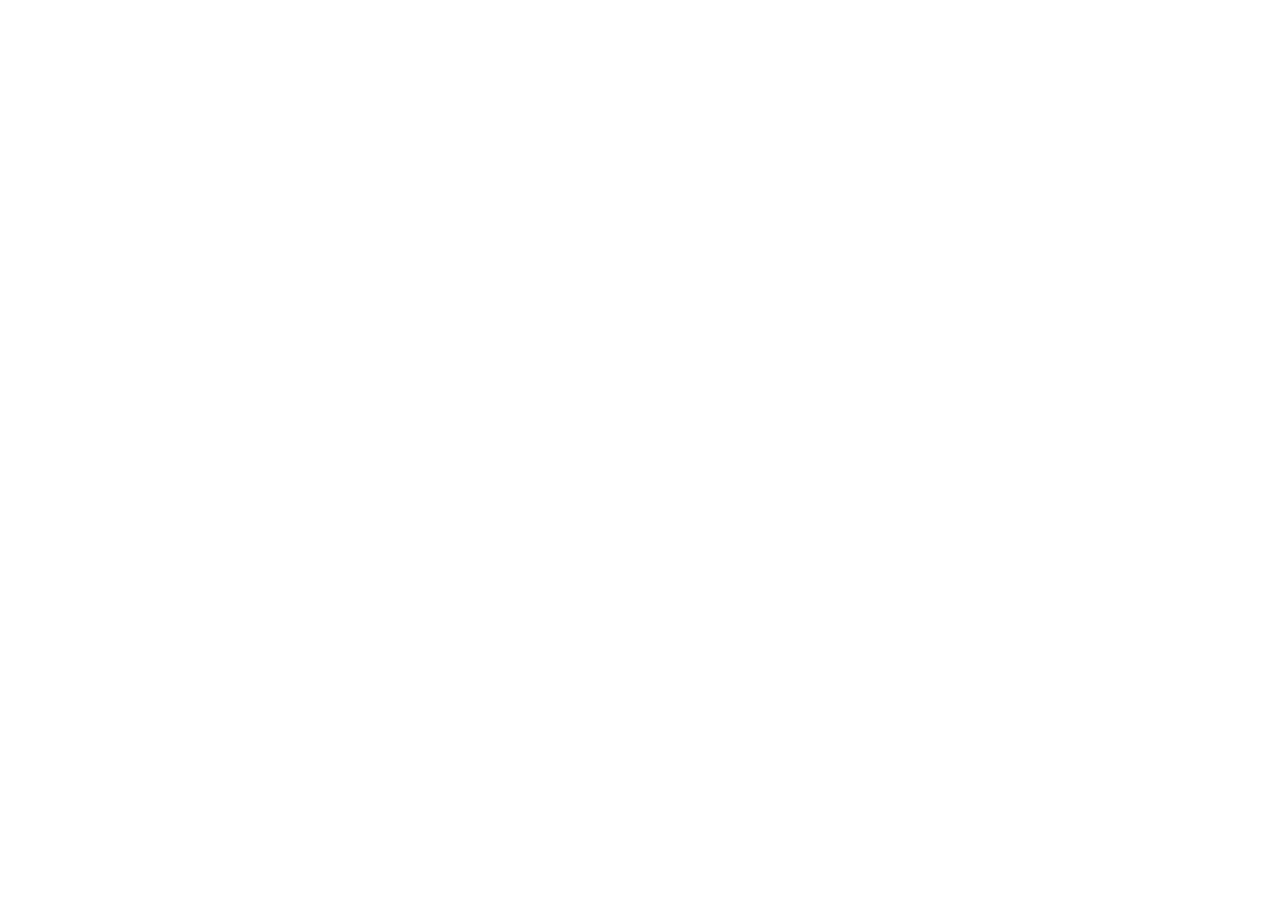
==== index.html @ 06074e0e "Initial reconstruction site import" ====
<!DOCTYPE html><html lang="en" class="site-root site-root--published fonts-stage-1"><head>
  <meta charset="UTF-8">
  <meta name="viewport" content="width=device-width, initial-scale=1">
  <meta property="og:type" content="website">
  <meta property="og:url" content="https://rekonstrukciya-bud.com/">
  <meta name="color-scheme" content="light only">
<title>Реконструкція будинків під ключ у Києві та області | Rekonst</title><meta name="generator" content="Weblium, effortless website builder"><meta name="description" content="Реконструкція будинків, покрівлі та фасадів під ключ у Києві та області. Один підрядник, фіксований кошторис, гарантія 5 років. Безкоштовна консультація та виїзд."><meta name="robots" content="index, follow"><link rel="canonical" href="https://rekonstrukciya-bud.com/"><meta name="keywords" content="реконструкція будинків під ключ, реконструкція будинку київ, реконструкція будинку київська область, будівельні роботи під ключ, реконструкція фасадів і покрівлі, реконструкція приватного будинку, комплексна реконструкція будинку, будівельна компанія київ"><meta name="theme-color" content="#d29650"><meta property="og:title" content="Реконструкція будинків під ключ у Києві та області | Rekonstrukciya"><meta property="og:description" content="Реконструкція будинків, покрівлі та фасадів під ключ у Києві та області. Один підрядник, фіксований кошторис, гарантія 5 років. Безкоштовна консультація та виїзд.">    <meta property="og:image" content="https://res2.weblium.site/res/698998719f736ea4081f9a59/6989bbc941822be75f9f13ee_optimized">
    <meta property="og:image:secure_url" content="https://res2.weblium.site/res/698998719f736ea4081f9a59/6989bbc941822be75f9f13ee_optimized">

  
  
  <link rel="shortcut icon" type="image/png" href="//res2.weblium.site/res/698998719f736ea4081f9a59/6989f7582ceddd89efaaae2c_optimized" sizes="16x16">
<link rel="shortcut icon" type="image/png" href="//res2.weblium.site/res/698998719f736ea4081f9a59/6989f75a9a66223e978237de_optimized" sizes="32x32">
<link rel="shortcut icon" type="image/png" href="//res2.weblium.site/res/698998719f736ea4081f9a59/6989f75d2ceddd89efaaae6f_optimized" sizes="96x96">
<link rel="apple-touch-icon" sizes="120x120" href="//res2.weblium.site/res/698998719f736ea4081f9a59/6989f75e54babd3e778ef167_optimized">
<link rel="apple-touch-icon" sizes="180x180" href="//res2.weblium.site/res/698998719f736ea4081f9a59/6989f76554babd3e778ef1ba_optimized">
<link rel="apple-touch-icon" sizes="152x152" href="//res2.weblium.site/res/698998719f736ea4081f9a59/6989f76054babd3e778ef180_optimized">
<link rel="apple-touch-icon" sizes="167x167" href="//res2.weblium.site/res/698998719f736ea4081f9a59/6989f76354babd3e778ef1a5_optimized">
<script async="" src="js/gtm.js"></script><script type="text/javascript" async="" src="js/0us6r08c55zqsn3vrng7.js"></script><script async="" src="js/fbevents.js"></script><script>
window.swPromise = Promise.resolve()
if("serviceWorker" in navigator) {
  window.swPromise = new Promise(function(resolve) {
    setTimeout(resolve, 10000)
    navigator.serviceWorker.register('/sw.ef4589c10e95a79b2e129e2961fbe6c4.js').then(function(registration) {
      var interval
      interval = setInterval(function checkActive() {
        if(registration.active) {
          clearInterval(interval)
          resolve()
        }
      }, 10)
    })
  })
}
  ;(function(adata) {
  window["registerAdata"] = function registerAdata(data) {adata = Object.assign(adata, data)}
  window["getAdata"] = function getAdata() {return adata}
  })({})
  ;(function(styles) {
  window["__set_style__"] = function setStyle(id, style) {styles[id] = style}
  window["__require_style__"] = function requireStyle(id) {return styles[id]}
  })({})
  ;(function(blocks) {
  window["blockJsonp"] = function blockJsonpCallback(id, view, content) {
    blocks[id] = {
      view: view,
      content: content
    }
  }
  window["__require_block__"] = function requireBlock(deps) {
  var ReactDOM = deps.ReactDOM;
  var React = deps.React;
  var _ = deps._;
  var classNames = deps.classNames;
  var PropTypes = deps.PropTypes;
  var editorModule = deps.editorModule;
    return function (id) {
      var block = blocks[id]
      if (!block || !block.view) {
        return null
      }
      var exports = {}
      function requireStub(path) {
        if (path === 'weblium/editor') {
          return editorModule
        }
      }
      try {
        block.view(exports, requireStub, ReactDOM, React, PropTypes, _, classNames)
      } catch (e) {
        console.error('Failed to load block', {error: e.message, stack: e.stack})
      }
      return {view: exports.default, content: block.content}
    }
  }
  })({})
;(function(views) {
  window["viewJsonp"] = function viewJsonpCallback(id, view) {
    views[id] = {
      view: view,
    }
  }
  window["__require_view__"] = function requireView(deps) {
    return function (id) {
      var block = views[id]
      if (!block || !block.view) {
        return null
      }
      var exports = {}
      function requireStub(path) {}
      try {
        block.view(exports, requireStub)
      } catch (e) {
        console.error('Failed to load block', {error: e.message, stack: e.stack})
      }
      return exports.default
    }
  }
})({});
  
;(function () {
  if (typeof window.CustomEvent === "function" ) return false;
  function CV(e, p) {
    p = p || {bubbles: false, cancelable: false, detail: null};
    var evt = document.createEvent('CustomEvent');
    evt.initCustomEvent(e, p.bubbles, p.cancelable, p.detail);
    return evt;
   }
  CV.prototype = window.Event.prototype;
  window.CustomEvent = CV;
})();


if (!Element.prototype.matches) {
  Element.prototype.matches = Element.prototype.msMatchesSelector || Element.prototype.webkitMatchesSelector;
}
if (!Element.prototype.closest) {
  Element.prototype.closest = function(s) {
    var el = this;
    do {
      if (Element.prototype.matches.call(el, s)) return el;
      el = el.parentElement || el.parentNode;
    } while (el !== null && el.nodeType === 1);
    return null;
  };
}


(function() {
  if(Node.prototype.replaceChildren === undefined) {
    Node.prototype.replaceChildren = function(...args) {
      while(this.lastChild) {
       this.removeChild(this.lastChild);
      }
      if (args.length) {
        this.append(...args);
      }
    }
  }
}());


if (!window.localStorage || !window.sessionStorage) (function() {
  var Storage = function(type) {
      function createCookie(name, value, days) {
          var date, expires;
          if (days) {
              date = new Date();
              date.setTime(date.getTime() + (days * 24 * 60 * 60 * 1000));
              expires = "; expires=" + date.toGMTString();
          } else {
              expires = "";
          }
          document.cookie = name + "=" + value + expires + "; path=/";
      }
      function readCookie(name) {
          var nameEQ = name + "=",
              ca = document.cookie.split(';'),
              i, c;
          for (i = 0; i < ca.length; i++) {
              c = ca[i];
              while (c.charAt(0) == ' ') {
                  c = c.substring(1, c.length);
              }
              if (c.indexOf(nameEQ) == 0) {
                  return c.substring(nameEQ.length, c.length);
              }
          }
          return null;
      }
      function setData(data) {
          data = JSON.stringify(data);
          if (type == 'session') {
              window.name = data;
          } else {
              createCookie('localStorage', data, 365);
          }
      }
      function clearData() {
          if (type == 'session') {
              window.name = '';
          } else {
              createCookie('localStorage', '', 365);
          }
      }
      function getData() {
          var data = type == 'session' ? window.name : readCookie('localStorage');
          return data ? JSON.parse(data) : {};
      }
      var data = getData();
      function numKeys() {
          var n = 0;
          for (var k in data) {
              if (data.hasOwnProperty(k)) {
                  n += 1;
              }
          }
          return n;
      }
      return {
          clear: function() {
              data = {};
              clearData();
              this.length = numKeys();
          },
          getItem: function(key) {
              key = encodeURIComponent(key);
              return data[key] === undefined ? null : data[key];
          },
          key: function(i) {
              var ctr = 0;
              for (var k in data) {
                  if (ctr == i) return decodeURIComponent(k);
                  else ctr++;
              }
              return null;
          },
          removeItem: function(key) {
              key = encodeURIComponent(key);
              delete data[key];
              setData(data);
              this.length = numKeys();
          },
          setItem: function(key, value) {
              key = encodeURIComponent(key);
              data[key] = String(value);
              setData(data);
              this.length = numKeys();
          },
          length: 0
      };
  };
  if (!window.localStorage) window.localStorage = new Storage('local');
  if (!window.sessionStorage) window.sessionStorage = new Storage('session');
})();

!function(){"use strict";var e=function(e){e.setAttribute("rel","stylesheet"),e.setAttribute("type","text/css"),e.setAttribute("media","all"),e.setAttribute("preloaded","true"),e.removeAttribute("as")},t=function(e){var t=arguments.length>1&&void 0!==arguments[1]&&arguments[1];e.setAttribute("preloaded",t?"error":"true"),e.removeEventListener("load",window.invokePreload.onLoad),e.removeAttribute("onload"),e.removeAttribute("onerror"),e.onload=null};!function(){try{new Function("(a = 0) => a")}catch(e){return!1}}();window.invokePreload=window.invokePreload||{},invokePreload.onLoad=t,invokePreload.onScriptLoad=t,invokePreload.onScriptError=function(e){return t(e,!0)},invokePreload.onStyleLoad=function(t){return-1===[].map.call(document.styleSheets,function(e){return"all"===e.media.mediaText?e.href:null}).indexOf(t.href)&&(window.requestAnimationFrame?window.requestAnimationFrame(function(){return e(t)}):e(t)),t.removeAttribute("onload"),t}}();

var preload_polyfill=function(){"use strict";var e=function(e){e.setAttribute("rel","stylesheet"),e.setAttribute("type","text/css"),e.setAttribute("media","all"),e.setAttribute("preloaded","true"),e.removeAttribute("as")},t=function(e){var t=arguments.length>1&&void 0!==arguments[1]&&arguments[1];e.setAttribute("preloaded",t?"error":"true"),e.removeEventListener("load",window.invokePreload.onLoad),e.removeAttribute("onload"),e.removeAttribute("onerror"),e.onload=null},n=function(){try{return new Function("(a = 0) => a"),!0}catch(e){return!1}}(),r=function(n,r){if("style"===r.getAttribute("as"))return t(r),o=r,-1===[].map.call(document.styleSheets,function(e){return"all"===e.media.mediaText?e.href:null}).indexOf(o.href)&&(window.requestAnimationFrame?window.requestAnimationFrame(function(){return e(o)}):e(o)),void o.removeAttribute("onload");var o;t(r),r.dispatchEvent(new CustomEvent("load",n))},o=function(e,n){t(n,!0)},u=function(e){var t,n;(t=3e3,n=fetch(e.href,{method:"GET",mode:"cors",cache:"force-cache"}),new Promise(function(e,r){setTimeout(function(){return r(new Error("timeout"))},t),n.then(e,r)})).then(function(t){t.ok?r(null,e):o(0,e)}).catch(function(){return o(0,e)})},i=function(e){if(window.fetch)return u(e);var t=new XMLHttpRequest;t.addEventListener("load",function(n){t.status>=200&&t.status<300?r(n,e):o(0,e)}),t.open("GET",e.href,!0),t.timeout=3e3,t.send()},a=function(e){switch(e.getAttribute("as")){case"script":!function(e){"nomodule"===e.getAttribute("rel")&&e.setAttribute("rel","preload"),i(e)}(e);break;case"image":!function(e){var t=new Image;t.onload=function(t){return r(t,e)},t.onerror=function(t){return o(0,e)},t.src=e.href}(e);break;case"style":!function(e){e.onload=function(t){return r(t,e)},e.onerror=function(t){return o(0,e)},e.media="none",e.type="text/css",e.rel="stylesheet"}(e);break;case"font":!function(e){document.fonts&&e.hasAttribute("name")?new FontFace(e.getAttribute("name"),"url(".concat(e.href,")"),{weight:e.getAttribute("weight")||"normal",style:"normal"}).load(e.href).then(function(t){document.fonts.add(t),r(null,e)}).catch(function(){}):i(e)}(e);break;default:i(e)}},l=[],c=function(e){-1===l.indexOf(e.href)&&(function(e){if(("script"===e.getAttribute("as")||"worker"===e.getAttribute("as"))&&("nomodule"===e.getAttribute("rel")||e.hasAttribute("module"))){var t="nomodule"===e.getAttribute("rel");if(e.hasAttribute("module")&&!n||t&&n)return!0}return!1}(e)||(a(e),l.push(e.href)))},d=function(){var e=arguments.length>0&&void 0!==arguments[0]?arguments[0]:'link[rel="preload"]';if(window.MutationObserver){var t=new MutationObserver(function(e){return function(e){for(var t=0,n=e.length;t<n;t++)for(var r=e[t].addedNodes,o=0,u=r.length;o<u;o++){var i=r[o];"LINK"!==i.nodeName||!i.hasAttribute("rel")||"preload"!==i.getAttribute("rel")&&"nomodule"!==i.getAttribute("rel")||c(i)}}(e)}).observe(document.documentElement,{childList:!0,subtree:!0});document.addEventListener("DOMContentLoaded",function(){t&&t.disconnect()})}else var n=setInterval(function(){"complete"==document.readyState&&(clearInterval(n),s(e))},50)},s=function(){for(var e,t=function(e){for(var t=(arguments.length>1&&void 0!==arguments[1]?arguments[1]:document).querySelectorAll(e),n=[],r=[],o=0,u=t.length;o<u;++o){var i=t[o];-1===r.indexOf(i.href)&&(r.push(i.href),n.push(i))}return n}(arguments.length>0&&void 0!==arguments[0]?arguments[0]:'link[rel="preload"]');void 0!==(e=t.shift());)c(e)};return function(){try{if(!document.createElement("link").relList.supports("preload"))throw Error}catch(t){s(e='link[rel="preload"]'),d(e)}var e}()}();

var preload_polyfill_invoke=function(){"use strict";var t=function(t,e,r){var n=document.createElement("script");return n.async=e,n.onload=r,n.onerror=r,n.setAttribute("src",t.href),t.integrity&&(n.integrity=t.integrity),t.hasAttribute("crossorigin")&&n.setAttribute("crossorigin",t.getAttribute("crossorigin")),t.insertAdjacentElement?t.insertAdjacentElement("afterend",n):t.parentNode.appendChild(n),n},e=function(t){t.setAttribute("rel","stylesheet"),t.setAttribute("type","text/css"),t.setAttribute("media","all"),t.setAttribute("preloaded","true"),t.removeAttribute("as")},r=function(t){return-1===[].map.call(document.styleSheets,function(t){return"all"===t.media.mediaText?t.href:null}).indexOf(t.href)&&(window.requestAnimationFrame?window.requestAnimationFrame(function(){return e(t)}):e(t)),t.removeAttribute("onload"),t},n=function(){try{return new Function("(a = 0) => a"),!0}catch(t){return!1}}(),i=function(t){if(("script"===t.getAttribute("as")||"worker"===t.getAttribute("as"))&&("nomodule"===t.getAttribute("rel")||t.hasAttribute("module"))){var e="nomodule"===t.getAttribute("rel");if(t.hasAttribute("module")&&!n||e&&n)return!0}return!1},o=function(t){for(var e=(arguments.length>1&&void 0!==arguments[1]?arguments[1]:document).querySelectorAll(t),r=[],n=[],i=0,o=e.length;i<o;++i){var u=e[i];-1===n.indexOf(u.href)&&(n.push(u.href),r.push(u))}return r},u=!0,s=function e(r,n,i){"true"===r.getAttribute("preloaded")?t(r,n,i):"error"===r.getAttribute("preloaded")?i():setTimeout(function(){e(r,n,i)},10)},a=function(){window.performance&&window.performance.now};document.addEventListener("DOMContentLoaded",function(){a();for(var t,e=o("link[rel='preload'][as='script']"),r=[],n=[];void 0!==(t=e.shift());)i(t)||(t.hasAttribute("critical")?r.push(t):n.push(t));u=0===r.length,function(t){for(var e=[];t.length;)e.push(new Promise(function(e){s(t.shift(),!1,e)}));return Promise.all(e)}(r).then(function(){return function(t){for(var e=[];t.length;)e.push(new Promise(function(e){s(t.shift(),u,e)}));return Promise.all(e)}(n)}).then(function(){document.dispatchEvent(new CustomEvent("AllScriptsExecuted")),a()})});return function(e){for(var n,u=o("link[rel='preload']",e);void 0!==(n=u.shift());)"script"===n.getAttribute("as")?i(n)||t(n,!1):"style"===n.getAttribute("as")&&r(n)}}();

  </script>
  <link rel="preload" href="css/google-fonts-5c2dfa623dbc4a0023e12261.css" as="style" importance="high">
  <link rel="stylesheet" href="css/google-fonts-5c2dfa623dbc4a0023e12261.css">
  <link rel="preload" href="css/core-theme-5c2dfa623dbc4a0023e12261.css" as="style">
  <style type="text/css">
    a,abbr,acronym,address,applet,article,aside,audio,b,big,blockquote,body,canvas,caption,center,cite,code,dd,del,details,dfn,div,dl,dt,embed,fieldset,figcaption,figure,footer,form,h1,h2,h3,h4,h5,h6,header,hgroup,html,i,iframe,img,ins,kbd,label,legend,li,mark,menu,nav,object,ol,output,p,pre,q,ruby,s,samp,section,small,span,strike,strong,sub,summary,sup,table,tbody,td,tfoot,th,thead,time,tr,tt,u,ul,var,video{margin:0;padding:0;border:0;font-size:100%;font:inherit;vertical-align:baseline}em{margin:0;padding:0;border:0;font-size:100%;vertical-align:baseline}article,aside,details,figcaption,figure,footer,header,hgroup,menu,nav,section{display:block}body{line-height:1}ol,ul{list-style:none}blockquote,q{quotes:none}blockquote:after,blockquote:before,q:after,q:before{content:"";content:none}table{border-collapse:collapse;border-spacing:0}html{width:100%;overflow-x:hidden;-webkit-font-smoothing:antialiased;-moz-osx-font-smoothing:grayscale}*,:after,:before,html{-webkit-box-sizing:border-box;-moz-box-sizing:border-box;box-sizing:border-box}button{background:none;border:0;margin:0;padding:0;font-size:inherit;font-family:inherit}.slick-track:after,.slick-track:before{content:"";display:table;clear:both}img:not([src]){visibility:hidden}img[src]{background-color:transparent!important}
    /*--vars-start--*/:root{--w-accordion-offset: 30px;--w-accordion-padding: 20px}:root{--w-apps-buttons-border-color: #a6a6a6;--w-apps-buttons-padding-top-as: 33.3333%;--w-apps-buttons-padding-top-gp: 29.5496%;--w-apps-buttons-padding-top-as-fre: 31.496%;--w-apps-buttons-padding-top-as-tur: 26.4901%;--w-apps-buttons-padding-top-as-chi: 36.6972%;--w-apps-buttons-sm-max-width-as: 120px;--w-apps-buttons-sm-max-width-gp: 135px;--w-apps-buttons-sm-max-width-as-fre: 127px;--w-apps-buttons-sm-max-width-as-tur: 151px;--w-apps-buttons-sm-max-width-as-chi: 109px;--w-apps-buttons-sm-border-radius: 5px;--w-apps-buttons-offset: 35px;--w-apps-buttons-md-max-width-as: 120px;--w-apps-buttons-lg-max-width-as: 150px;--w-apps-buttons-md-max-width-gp: 135px;--w-apps-buttons-lg-max-width-gp: 169px;--w-apps-buttons-sm-max-width-as-fre: 127px;--w-apps-buttons-md-max-width-as-fre: 127px;--w-apps-buttons-lg-max-width-as-fre: 159px;--w-apps-buttons-sm-max-width-as-tur: 151px;--w-apps-buttons-md-max-width-as-tur: 151px;--w-apps-buttons-lg-max-width-as-tur: 189px;--w-apps-buttons-sm-max-width-as-chi: 109px;--w-apps-buttons-md-max-width-as-chi: 109px;--w-apps-buttons-lg-max-width-as-chi: 136px;--w-apps-buttons-sm-border-radius: 5px;--w-apps-buttons-md-border-radius: 5px;--w-apps-buttons-lg-border-radius: 5px}@media(min-width: 480px){:root:not(.disable-media-queries){--w-apps-buttons-md-max-width-as: 150px;--w-apps-buttons-lg-max-width-as: 180px;--w-apps-buttons-md-max-width-gp: 169px;--w-apps-buttons-lg-max-width-gp: 203px;--w-apps-buttons-md-max-width-as-fre: 159px;--w-apps-buttons-lg-max-width-as-fre: 191px;--w-apps-buttons-md-max-width-as-tur: 189px;--w-apps-buttons-lg-max-width-as-tur: 227px;--w-apps-buttons-md-max-width-as-chi: 136px;--w-apps-buttons-lg-max-width-as-chi: 164px}}@media(min-width: 0px){.html-editor-md,.html-editor{--w-apps-buttons-md-max-width-as: 150px;--w-apps-buttons-lg-max-width-as: 180px;--w-apps-buttons-md-max-width-gp: 169px;--w-apps-buttons-lg-max-width-gp: 203px;--w-apps-buttons-md-max-width-as-fre: 159px;--w-apps-buttons-lg-max-width-as-fre: 191px;--w-apps-buttons-md-max-width-as-tur: 189px;--w-apps-buttons-lg-max-width-as-tur: 227px;--w-apps-buttons-md-max-width-as-chi: 136px;--w-apps-buttons-lg-max-width-as-chi: 164px}}@media(min-width: 768px){:root:not(.disable-media-queries){--w-apps-buttons-md-border-radius: 7px;--w-apps-buttons-lg-border-radius: 8px}}@media(min-width: 0px){.html-editor-md,.html-editor{--w-apps-buttons-md-border-radius: 7px;--w-apps-buttons-lg-border-radius: 8px}}@media(min-width: 992px){:root:not(.disable-media-queries){--w-apps-buttons-offset: 40px}}@media(min-width: 0px){.html-editor{--w-apps-buttons-offset: 40px}}:root{--w-gap: 15px}:root{--w-base-v-space: 4px;--w-base-h-space: 5px;--w-v-spacer1: calc(var(--w-base-v-space) * 1);--w-v-spacer2: calc(var(--w-base-v-space) * 2);--w-v-spacer3: calc(var(--w-base-v-space) * 3);--w-v-spacer4: calc(var(--w-base-v-space) * 5);--w-v-spacer5: calc(var(--w-base-v-space) * 8);--w-v-spacer6: calc(var(--w-base-v-space) * 12);--w-v-spacer7: calc(var(--w-base-v-space) * 15);--w-h-spacer1: calc(var(--w-base-h-space) * 1);--w-h-spacer2: calc(var(--w-base-h-space) * 2);--w-h-spacer3: calc(var(--w-base-h-space) * 4);--w-h-spacer4: calc(var(--w-base-h-space) * 8)}:root{--w-hero-title-offset: 35px;--w-title-offset: 25px;--w-subtitle-offset: 25px;--w-heading-offset: 20px;--w-subheading-offset: 25px;--w-heading-lg-offset: 25px;--w-caption-offset: 20px;--w-body-offset: 20px;--w-small-offset: 20px;--w-quote-offset: 20px;--w-hero-title-h-offset: 15px;--w-title-h-offset: 5px;--w-subtitle-h-offset: 15px;--w-heading-h-offset: 15px;--w-subheading-h-offset: 15px;--w-heading-lg-h-offset: 15px;--w-caption-h-offset: 10px;--w-body-h-offset: 10px;--w-small-h-offset: 10px;--w-quote-h-offset: 10px}@media(min-width: 992px){:root:not(.disable-media-queries){--w-hero-title-offset: 40px}}@media(min-width: 0px){.html-editor{--w-hero-title-offset: 40px}}:root{--w-layout-item-top-offset: calc(var(--w-gap) * 2);--w-layout-gap: var(--w-gap)}:root{--w-btns-group-item-offset: 20px;--w-btns-group-offset: 35px}@media(min-width: 992px){:root:not(.disable-media-queries){--w-btns-group-offset: 40px}}@media(min-width: 0px){.html-editor,.html-editor-lg{--w-btns-group-offset: 40px}}:root{--w-socials-top-offset: 30px;--w-socials-h-offset: 15px;--w-socials-bottom-offset: 30px}:root{--w-list-item-v-offset: 30px;--w-list-item-h-offset: 30px;--w-list-item-v-padding: 15px;--w-list-item-h-padding: 15px}:root{--w-list-with-media-offset: 30px;--w-list-with-media-padding: 20px}:root{--ui-content-gutter-1200: 15px;--w-content-container-size: 1200px;--w-content-gutter: var(--ui-content-gutter-320)}@media(min-width: 480px){:root:not(.disable-media-queries){--w-content-gutter: var(--ui-content-gutter-480)}}@media(min-width: 0px){.html-editor-xs{--w-content-gutter: var(--ui-content-gutter-480)}}@media(min-width: 768px){:root:not(.disable-media-queries){--w-content-gutter: var(--ui-content-gutter-768)}}@media(min-width: 0px){.html-editor-md{--w-content-gutter: var(--ui-content-gutter-768)}}@media(min-width: 992px){:root:not(.disable-media-queries){--w-content-gutter: var(--ui-content-gutter-992)}}@media(min-width: 1280px){:root:not(.disable-media-queries){--w-content-gutter: var(--ui-content-gutter-1200)}}@media(min-width: 0px){.html-editor,.html-editor-lg{--w-content-gutter: var(--ui-content-gutter-1200)}}:root{--w-section-vertical-s-offset: 20px;--w-section-basement-offset: 30px;--w-section-vertical-offset: 90px;--w-section-vertical-xxl-offset: 130px;--w-section-header-offset: 45px;--w-section-footer-offset: 50px}@media(min-width: 768px){:root:not(.disable-media-queries){--w-section-vertical-offset: 95px;--w-section-vertical-xxl-offset: 250px;--w-section-header-offset: 45px;--w-section-footer-offset: 50px}}@media(min-width: 0px){.html-editor-md{--w-section-vertical-offset: 95px;--w-section-vertical-xxl-offset: 250px;--w-section-header-offset: 45px;--w-section-footer-offset: 50px}}@media(min-width: 992px){:root:not(.disable-media-queries){--w-section-vertical-offset: 100px;--w-section-vertical-xxl-offset: 250px;--w-section-header-offset: 50px;--w-section-footer-offset: 55px}}@media(min-width: 0px){.html-editor{--w-section-vertical-offset: 100px;--w-section-vertical-xxl-offset: 250px;--w-section-header-offset: 50px;--w-section-footer-offset: 55px}}:root{--w-image-offset: 20px;--w-image-mask-sm-width: 70px;--w-image-mask-sm-height: 70px;--w-image-mask-md-width: 70px;--w-image-mask-md-height: 70px;--w-image-mask-lg-width: 120px;--w-image-mask-lg-height: 120px}@media(min-width: 768px){:root:not(.disable-media-queries){--w-image-aspect-ratio: 56.25%;--w-image-mask-md-width: 120px;--w-image-mask-md-height: 120px;--w-image-mask-lg-width: 170px;--w-image-mask-lg-height: 170px}}@media(min-width: 0px){.html-editor,.html-editor-md{--w-image-aspect-ratio: 56.25%;--w-image-mask-md-width: 120px;--w-image-mask-md-height: 120px;--w-image-mask-lg-width: 170px;--w-image-mask-lg-height: 170px}}:root{--w-quote-offset: 30px;--w-quote-gap: 20px}:root{--w-logo-offset: 30px;--w-slogan-offset: 5px}:root{--w-nav-offset: 30px;--w-nav-item-gap: 15px;--w-nav-item-top-offset: 10px;--w-nav-item-column-gap: 10px;--w-nav-item-column-offset: 20px}:root{--w-burger-padding: 12px 8px;--w-burger-width: 24px;--w-burger-height: 16px;--w-burger-line-size: 2px;--w-burger-line-pos-transform: translateY(7px) rotate(45deg);--w-burger-line-neg-transform: translateY(-7px) rotate(-45deg)}:root{--w-icon-panel-inner-offset: 0}:root:not(.disable-media-queries){--w-icon-panel-sm-width: 50px;--w-icon-panel-sm-height: 50px;--w-icon-panel-width: 50px;--w-icon-panel-height: 50px;--w-icon-panel-xl-width: 70px;--w-icon-panel-xl-height: 70px}@media(min-width: 0px){.html-editor-xs{--w-icon-panel-sm-width: 50px;--w-icon-panel-sm-height: 50px;--w-icon-panel-width: 50px;--w-icon-panel-height: 50px;--w-icon-panel-xl-width: 70px;--w-icon-panel-xl-height: 70px}}@media(min-width: 768px){:root:not(.disable-media-queries){--w-icon-panel-sm-width: 50px;--w-icon-panel-sm-height: 50px;--w-icon-panel-width: 70px;--w-icon-panel-height: 70px;--w-icon-panel-xl-width: 100px;--w-icon-panel-xl-height: 100px}}@media(min-width: 0px){.html-editor,.html-editor-md{--w-icon-panel-sm-width: 50px;--w-icon-panel-sm-height: 50px;--w-icon-panel-width: 70px;--w-icon-panel-height: 70px;--w-icon-panel-xl-width: 100px;--w-icon-panel-xl-height: 100px}}:root{--w-icon-width: 24px;--w-icon-height: 24px;--w-icon-offset: 20px;--w-icon-h-offset: 10px;--w-icon-sm-inner-offset: 12px;--w-icon-inner-offset: 12px;--w-icon-numbers-inner-offset: 5px;--w-icon-xl-inner-offset: 15px}@media(min-width: 768px){:root:not(.disable-media-queries){--w-icon-inner-sm-offset: 12px;--w-icon-inner-offset: 15px;--w-icon-xl-inner-offset: 20px}}@media(min-width: 0px){.html-editor,.html-editor-md{--w-icon-inner-sm-offset: 12px;--w-icon-inner-offset: 15px;--w-icon-xl-inner-offset: 20px}}:root{--w-icon-numbers-sm-inner-offset: 4px}:root:not(.disable-media-queries){--w-icon-numbers-xl-inner-offset: 8px;--w-icon-numbers-inner-offset: 4px}@media(min-width: 0px){.html-editor-xs{--w-icon-numbers-xl-inner-offset: 8px;--w-icon-numbers-inner-offset: 4px}}@media(min-width: 768px){:root:not(.disable-media-queries){--w-icon-numbers-xl-inner-offset: 10px;--w-icon-numbers-inner-offset: 8px}}@media(min-width: 0px){.html-editor,.html-editor-md{--w-icon-numbers-xl-inner-offset: 10px;--w-icon-numbers-inner-offset: 8px}}:root{--w-map-wrapper-height: 450px;--w-map-wrapper-offset: 30px}:root:not(.disable-media-queries){--w-counter-font-size: 24px;--w-counter-xl-font-size: 30px}@media(min-width: 0px){.html-editor-xs{--w-counter-font-size: 24px;--w-counter-xl-font-size: 30px}}@media(min-width: 768px){:root:not(.disable-media-queries){--w-counter-font-size: 30px;--w-counter-xl-font-size: 44px}}@media(min-width: 0px){.html-editor,.html-editor-md{--w-counter-font-size: 30px;--w-counter-xl-font-size: 44px}}:root{--w-contacts-list-offset: 30px;--w-contacts-list-item-v-offset: 16px;--w-contacts-list-element-v-offset: 5px}:root{--w-icon-list-width: 20px;--w-icon-list-height: 20px;--w-icon-list-offset: 20px;--w-icon-list-item-offset: 16px;--w-icon-list-item-h-offset: 24px}:root{--w-follow-us-offset: 15px}:root{--w-form-offset: 32px;--w-text-area-height: 150px;--w-form-field-offset: 24px;--w-form-button-offset: 56px;--w-form-input-offset: 12px;--w-form-description-offset: 4px;--w-form-multiple-group-offset: 12px;--w-form-multiple-item-offset: 12px}:root{--w-quiz-fields-gap: 24px;--w-quiz-header-text-offset: 12px;--w-quiz-input-offset: 0;--w-quiz-input-offset-multiple: 12px;--w-quiz-step-actions-gap: 20px;--w-quiz-step-actions-offset: 56px;--w-quiz-step-content-offset: 40px}:root{--w-captions-group-offset: 15px;--w-captions-group-item-offset: 5px;--w-captions-group-separator-width: 1px}:root{--w-user-message-offset: 20px;--w-user-photo-size: 70px}:root{--w-grid-item-top-offset: 30px;--w-grid-gap: 30px;--w-100vw: 100vw;--w-grid-container-size-md: calc( var(--w-100vw) + var(--w-grid-gap) - var(--ui-content-gutter-768) * 2 );--w-grid-container-size-xl: calc( var(--w-content-container-size) + var(--w-grid-gap) - var(--ui-content-gutter-1200) * 2 );--w-grid-container-size-lg: var(--w-grid-container-size-xl)}:root:not(.disable-media-queries){--w-100vw: 100vw}.html-editor-xs,.html-editor-md{--w-100vw: var(--w-editor-width)}:root:not(.disable-media-queries){--w-grid-item-v-padding: 31px;--w-grid-item-h-padding: 27px}@media(min-width: 0px){.html-editor-xs{--w-grid-item-v-padding: 31px;--w-grid-item-h-padding: 27px}}@media(min-width: 768px){:root:not(.disable-media-queries){--w-grid-item-v-padding: 34px;--w-grid-item-h-padding: 28px}}@media(min-width: 0px){.html-editor-md{--w-grid-item-v-padding: 34px;--w-grid-item-h-padding: 28px}}@media(min-width: 992px){:root:not(.disable-media-queries){--w-grid-item-v-padding: 40px;--w-grid-item-h-padding: 30px}}@media(min-width: 0px){.html-editor,.html-editor-lg{--w-grid-item-v-padding: 40px;--w-grid-item-h-padding: 30px}}:root{--w-divider-component-offset: 0px}:root{--w-gallery-offset: 30px}:root{--w-image-with-hover-offset: 20px;--w-image-with-hover-button-offset: var(--w-btns-group-offset)}:root{--w-try-it-free-offset: 32px;--w-try-it-free-input-offset-sm: 8px;--w-try-it-free-input-offset-md: 8px;--w-try-it-free-input-offset-lg: 12px}:root{--w-language-offset: 20px}:root{--w-order-summary-offset: 24px}

/*--vars-end--*/
.media-placeholder_3aX{display:flex!important;position:absolute;height:100%;top:0;right:0;bottom:0;left:0;justify-content:center!important;align-items:center;overflow:hidden}.icon_3vx{height:calc(100% - 160px);min-height:50px;max-height:140px}.ai-visual-container_OtT{position:absolute;top:5px;right:5px;z-index:2}.ai-visual-button_1_T{display:flex;padding:8px 12px;border-radius:4px;border:0;box-shadow:0 2px 4px 0 rgba(33,39,54,.16);-webkit-user-select:none;-moz-user-select:none;user-select:none}.ai-visual-button-image_2Cl{width:24px;height:24px}.ai-visual-button-label_3vH{font-size:14px;font-weight:600;line-height:20px;color:var(--brand)}.ai-visual-button_1_T:hover{box-shadow:0 0 1px 0 rgba(33,39,54,.04)}
a,abbr,acronym,address,applet,article,aside,audio,b,big,blockquote,body,canvas,caption,center,cite,code,dd,del,details,dfn,div,dl,dt,embed,fieldset,figcaption,figure,footer,form,h1,h2,h3,h4,h5,h6,header,hgroup,html,i,iframe,img,ins,kbd,label,legend,li,mark,menu,nav,object,ol,output,p,pre,q,ruby,s,samp,section,small,span,strike,strong,sub,summary,sup,table,tbody,td,tfoot,th,thead,time,tr,tt,u,ul,var,video{margin:0;padding:0;border:0;font-size:100%;font:inherit;vertical-align:baseline}em{margin:0;padding:0;border:0;font-size:100%;vertical-align:baseline}article,aside,details,figcaption,figure,footer,header,hgroup,menu,nav,section{display:block}blockquote,q{quotes:none}blockquote:after,blockquote:before,q:after,q:before{content:""}table{border-collapse:collapse;border-spacing:0}*,:after,:before{box-sizing:border-box}button{margin:0;padding:0;background:none;border:0;font-size:inherit;font-family:inherit}html{font-size:var(--font-base-size);font-family:var(--font-family);line-height:var(--line-height-base);color:var(--ink);-webkit-font-smoothing:antialiased;-moz-osx-font-smoothing:grayscale}body,html{margin:0}button,figure,iframe{margin:0;padding:0;background:none;border:0;cursor:pointer;border-radius:0;font-size:inherit;outline:none}input{border:0;box-shadow:none}input:focus{outline:none}h1,h2,h3,h4,h5,h6,p{margin:0;padding:0}input:-webkit-autofill,input:-webkit-autofill:focus input:-webkit-autofill,input:-webkit-autofill:hover,select:-webkit-autofill,select:-webkit-autofill:focus,select:-webkit-autofill:hover,textarea:-webkit-autofill,textarea:-webkit-autofill:hover textarea:-webkit-autofill:focus{-webkit-text-fill-color:var(--ink);-webkit-box-shadow:0 0 0 1000px transparent inset;-webkit-transition:background-color 5000s ease-in-out 0s;transition:background-color 5000s ease-in-out 0s}ol,ul{margin:0;padding:0;list-style:none}
.collection{position:relative}
.social-icons-container_38i{display:flex;position:relative;font-size:0}.social-icons_u6t{display:inline-block}.social-icons_icon_12p{display:block;position:relative}.social-icons_icon_12p .wrapper_2cZ{width:100%;height:100%}
.loading-overlay__wrapper_IQ2{transition:opacity .2s ease-in}.loading-overlay__wrapper_IQ2,.spinner_1YO{position:fixed;z-index:var(--max-index)}.spinner_1YO{top:0;right:0;bottom:0;left:0;opacity:1}.spinner--offset-top_tcu{padding-top:48px;background-color:hsla(0,0%,100%,.8)}.spinner--offset-top_tcu .spinner__svg_3iz{margin-top:-48px}.spinner--solid_2Cr .spinner__wrapper_1Dr{background-color:#fff}.spinner--absolute_3q7{position:absolute}.spinner--z-auto_Bs_{z-index:auto}.spinner--transparent_1GJ .spinner__wrapper_1Dr{background-color:transparent}.spinner__wrapper_1Dr{display:flex;width:100%;height:100%;justify-content:center;background-color:hsla(0,0%,100%,.8);align-items:center}.spinner__svg_3iz{width:50px;height:50px;animation:rotate_1sd .9s linear infinite}.spinner__path_3c-{stroke:#bfd2ff;stroke-linecap:round;stroke-width:3px;stroke-dasharray:46}@keyframes rotate_1sd{to{transform:rotate(1turn)}}
.svgIcon_3hQ{max-width:100%}.innerFill_3UR .outline_30q{fill:currentColor;transition:.3s}.innerFill_3UR .outline_30q.originalInstagram_3St{fill:url(index_1.html#instagramGradient)}.innerFill_3UR .outline_30q.instagramMask_2Uq{fill:url(index_1.html#instagramGradientHover);opacity:0;transition:.3s}.innerFill_3UR .logo_gN6{fill:var(--si-icon-color,currentColor);transition:.3s}.innerFill_3UR .logo_gN6.originalLogo_3sR{fill:currentColor}.innerFill_3UR .logo_gN6.originalInstagram_3St{fill:url(index_1.html#instagramGradient)}.innerFill_3UR .logo_gN6.instagramMask_2Uq{fill:url(index_1.html#instagramGradientHover);opacity:0;transition:.3s}.innerFill_3UR .whiteLogo_2zN{fill:var(--si-icon-color,#fff);transition:.3s}.innerFill_3UR .whiteLogo_2zN.originalInstagram_3St{stroke:url(index_1.html#instagramGradient)}.innerFill_3UR:hover{color:currentColor}.innerFill_3UR:hover .logo_gN6.instagramMask_2Uq,.innerFill_3UR:hover .outline_30q.instagramMask_2Uq{transition:.3s;fill:url(index_1.html#instagramGradientHover);opacity:1}.innerFill_3UR:hover .logo_gN6{fill:var(--si-icon-hover-color,currentColor)}.innerFill_3UR.originalBehance_2UK:hover .originalLogo_3sR.logo_gN6,.innerFill_3UR.originalBehance_2UK:hover .outline_30q{fill:#0050e3}.innerFill_3UR.originalFacebook_krG.darkTheme_pU5:hover .originalLogo_3sR.logo_gN6,.innerFill_3UR.originalFacebook_krG.darkTheme_pU5:hover .outline_30q,.innerFill_3UR.originalMessenger_Fil.darkTheme_pU5:hover .originalLogo_3sR.logo_gN6,.innerFill_3UR.originalMessenger_Fil.darkTheme_pU5:hover .outline_30q{fill:#e6e6e6}.innerFill_3UR.originalDribble_gdu:hover .originalLogo_3sR.logo_gN6,.innerFill_3UR.originalDribble_gdu:hover .outline_30q{fill:#e51e6b}.innerFill_3UR.originalFacebook_krG:hover .originalLogo_3sR.logo_gN6,.innerFill_3UR.originalFacebook_krG:hover .outline_30q{fill:#4d70ba}.innerFill_3UR.originalMessenger_Fil:hover .originalLogo_3sR.logo_gN6,.innerFill_3UR.originalMessenger_Fil:hover .outline_30q{fill:#339dff}.innerFill_3UR.originalGooglePlus_2I_:hover .originalLogo_3sR.logo_gN6,.innerFill_3UR.originalGooglePlus_2I_:hover .outline_30q{fill:#e47364}.innerFill_3UR.originalLinkedin_1qw:hover .originalLogo_3sR.logo_gN6,.innerFill_3UR.originalLinkedin_1qw:hover .outline_30q{fill:#0099e8}.innerFill_3UR.originalPinterest_UDH:hover .originalLogo_3sR.logo_gN6,.innerFill_3UR.originalPinterest_UDH:hover .outline_30q{fill:#ee0a23}.innerFill_3UR.originalSlack_1YU:hover .originalLogo_3sR.logo_gN6,.innerFill_3UR.originalSlack_1YU:hover .outline_30q{fill:#2d8968}.innerFill_3UR.originalTelegram_INu:hover .originalLogo_3sR.logo_gN6,.innerFill_3UR.originalTelegram_INu:hover .outline_30q{fill:#0af}.innerFill_3UR.originalVk_1xm:hover .originalLogo_3sR.logo_gN6,.innerFill_3UR.originalVk_1xm:hover .outline_30q{fill:#7a99bf}.innerFill_3UR.originalVk_1xm.darkTheme_pU5:hover .originalLogo_3sR.logo_gN6,.innerFill_3UR.originalVk_1xm.darkTheme_pU5:hover .outline_30q{fill:#e6e6e6}.innerFill_3UR.originalTripadvisor_3qz:hover .originalLogo_3sR.logo_gN6,.innerFill_3UR.originalTripadvisor_3qz:hover .outline_30q{fill:#00e2ae}.innerFill_3UR.originalTumblr_291:hover .originalLogo_3sR.logo_gN6,.innerFill_3UR.originalTumblr_291:hover .outline_30q{fill:#465f7e}.innerFill_3UR.originalTumblr_291.darkTheme_pU5:hover .originalLogo_3sR.logo_gN6,.innerFill_3UR.originalTumblr_291.darkTheme_pU5:hover .outline_30q{fill:#e6e6e6}.innerFill_3UR.originalTwitter_38X:hover .originalLogo_3sR.logo_gN6,.innerFill_3UR.originalTwitter_38X:hover .outline_30q{fill:#2795e9}.innerFill_3UR.originalTwitterX_3Mx:hover .originalLogo_3sR.logo_gN6,.innerFill_3UR.originalTwitterX_3Mx:hover .outline_30q{fill:#162221}.innerFill_3UR.originalYoutube_1sw:hover .originalLogo_3sR.logo_gN6,.innerFill_3UR.originalYoutube_1sw:hover .outline_30q{fill:#e23e3d}.innerFill_3UR.originalVimeo_1uu:hover .originalLogo_3sR.logo_gN6,.innerFill_3UR.originalVimeo_1uu:hover .outline_30q{fill:#2a413f}.innerFill_3UR.originalVimeo_1uu.darkTheme_pU5:hover .originalLogo_3sR.logo_gN6,.innerFill_3UR.originalVimeo_1uu.darkTheme_pU5:hover .outline_30q{fill:#1295bf}.innerFill_3UR.originalMedium_27y:hover .originalLogo_3sR.logo_gN6,.innerFill_3UR.originalMedium_27y:hover .outline_30q{fill:#474747}.innerFill_3UR.originalMedium_27y.darkTheme_pU5:hover .originalLogo_3sR.logo_gN6,.innerFill_3UR.originalMedium_27y.darkTheme_pU5:hover .outline_30q{fill:#e6e6e6}.innerFill_3UR.originalYelp_16g:hover .originalLogo_3sR.logo_gN6,.innerFill_3UR.originalYelp_16g:hover .outline_30q{fill:#7e0404}.innerFill_3UR.originalTwitch_3ok:hover .originalLogo_3sR.logo_gN6,.innerFill_3UR.originalTwitch_3ok:hover .outline_30q{fill:#7d5abe}.innerFill_3UR.originalPhone_3fm:hover .originalLogo_3sR.logo_gN6,.innerFill_3UR.originalPhone_3fm:hover .outline_30q{fill:#4d8643}.innerFill_3UR.originalEmail_2fi:hover .originalLogo_3sR.logo_gN6,.innerFill_3UR.originalEmail_2fi:hover .outline_30q{fill:#487efc}.innerFill_3UR.originalSnapchat_2O9:hover .originalLogo_3sR.logo_gN6,.innerFill_3UR.originalSnapchat_2O9:hover .outline_30q{fill:#ccca00}.innerFill_3UR.originalSkype_1MU:hover .originalLogo_3sR.logo_gN6,.innerFill_3UR.originalSkype_1MU:hover .outline_30q{fill:#008abd}.innerFill_3UR.originalViber_7mW:hover .originalLogo_3sR.logo_gN6,.innerFill_3UR.originalViber_7mW:hover .outline_30q{fill:#a780c7}.innerFill_3UR.originalWhatsapp_Gfi:hover .originalLogo_3sR.logo_gN6,.innerFill_3UR.originalWhatsapp_Gfi:hover .outline_30q{fill:#1da851}.innerFill_3UR.originalSoundcloud_12w:hover .originalLogo_3sR.logo_gN6,.innerFill_3UR.originalSoundcloud_12w:hover .outline_30q{fill:#cc6d00}.innerFill_3UR.originalInstagramLogo_3Zu .logo_gN6{opacity:1;transition:opacity .3s;fill:url(index_1.html#instagramGradient)}.innerFill_3UR.originalInstagramLogo_3Zu .logo-hover_3NA{transition:opacity .3s;fill:url(index_1.html#instagramGradientHover);opacity:0}.innerFill_3UR.originalInstagramLogo_3Zu:hover .logo_gN6{transition:opacity .3s;opacity:0}.innerFill_3UR.originalInstagramLogo_3Zu:hover .logo-hover_3NA{opacity:1}.innerFill_3UR.originalInstagram_3St .outline_30q{transition:opacity .3s;fill:url(index_1.html#instagramGradient)}.innerFill_3UR.originalInstagram_3St .instagramMask_2Uq,.innerFill_3UR.originalInstagram_3St .logo-hover_3NA{transition:opacity .3s;fill:url(index_1.html#instagramGradientHover);opacity:0}.innerFill_3UR.originalInstagram_3St:hover .outline_30q{opacity:0}.innerFill_3UR.originalInstagram_3St:hover .instagramMask_2Uq,.innerFill_3UR.originalInstagram_3St:hover .logo-hover_3NA{opacity:1}.noFill_wPP .logo_gN6{fill:var(--si-icon-color,currentColor);transition:.3s}.noFill_wPP .logo_gN6.originalInstagram_3St{fill:url(index_1.html#instagramGradient)}.noFill_wPP .border_kA8{fill:var(--si-border-color,currentColor)}.noFill_wPP .border_kA8.originalInstagram_3St{stroke:url(index_1.html#instagramGradient)}.noFill_wPP .outline_30q{fill:transparent;transition:.3s}.noFill_wPP .instagramMask_2Uq{fill:url(index_1.html#instagramGradient);opacity:0;transition:.3s}.noFill_wPP .whiteLogo_2zN{fill:transparent;stroke:var(--si-border-color,currentColor);stroke-width:.5px;transition:.3s}.noFill_wPP .whiteLogo_2zN.instagramMask_2Uq{fill:url(index_1.html#instagramGradient);opacity:0}.noFill_wPP.originalInstagram_3St .whiteLogo_2zN{stroke:url(index_1.html#instagramGradient)}.noFill_wPP:hover .outline_30q{fill:var(--si-border-color,currentColor)}.noFill_wPP:hover .instagramMask_2Uq{opacity:1;transition:.3s}.noFill_wPP:hover .whiteLogo_2zN{fill:var(--si-border-color,currentColor);transition:.3s}.noFill_wPP:hover .logo_gN6{fill:transparent!important;transition:.3s;stroke-width:0}.noFill_wPP.originalInstagram_3St:hover .outline_30q{fill:url(index_1.html#instagramGradient)}.noFill_wPP.originalInstagram_3St:hover .instagramMask_2Uq{transition:opacity .3s;fill:url(index_1.html#instagramGradient);opacity:1}.draggable_icon .snapchat_ucu{stroke:#000}
.iconElement_Fkq{display:block;position:relative;align-items:center;justify-content:center}.iconElement_Fkq,.iconElement__inner_2Hi{height:100%;max-width:100%}.iconElement_Fkq svg{max-width:100%;max-height:100%;fill:currentColor}.iconElement_Fkq img{display:block;height:100%;max-width:100%;margin:auto}.icon_2X7{position:relative}.ui-icon_Ef6{color:var(--ui-block-title-color)}.ui-icon--light_3Jn{color:var(--ui-block-title-color-light)}
.action_WGh{text-decoration:none}.numbers_snZ .text-wrapper_2Dk{display:flex;width:100%;height:100%;align-items:center;overflow:hidden}.numbers_snZ .text_2T3{width:100%}.page-editor-md .numbers--sm_2ar .text_2T3{font-size:var(--ui-text-size)!important}@media(min-width:768px)and (max-width:991px){:root:not(.disable-media-queries) .numbers--sm_2ar .text_2T3{font-size:var(--ui-text-size)!important}}.page-editor-xs .numbers--sm_2ar .text_2T3{font-size:var(--ui-text-size-mobile)!important}@media(max-width:767px){:root:not(.disable-media-queries) .numbers--sm_2ar .text_2T3{font-size:var(--ui-text-size-mobile)!important}}.page-editor-md .numbers--md_U0- .text_2T3{font-size:var(--ui-subheading-size)!important}@media(min-width:768px)and (max-width:991px){:root:not(.disable-media-queries) .numbers--md_U0- .text_2T3{font-size:var(--ui-subheading-size)!important}}.page-editor-xs .numbers--md_U0- .text_2T3{font-size:var(--ui-subheading-size-mobile)!important}@media(max-width:767px){:root:not(.disable-media-queries) .numbers--md_U0- .text_2T3{font-size:var(--ui-subheading-size-mobile)!important}}.page-editor-md .numbers--xl_1zO .text_2T3{font-size:var(--ui-heading-size)!important}@media(min-width:768px)and (max-width:991px){:root:not(.disable-media-queries) .numbers--xl_1zO .text_2T3{font-size:var(--ui-heading-size)!important}}.page-editor-xs .numbers--xl_1zO .text_2T3{font-size:var(--ui-heading-size-mobile)!important}@media(max-width:767px){:root:not(.disable-media-queries) .numbers--xl_1zO .text_2T3{font-size:var(--ui-heading-size-mobile)!important}}
.quote__icon-wrapper_swu{display:flex;justify-content:flex-start}.quote_31_ .line_sjr{position:relative;padding-top:calc(var(--w-quote-gap)/4);padding-bottom:calc(var(--w-quote-gap)/4);padding-left:var(--w-quote-gap)}.quote_31_ .line_sjr:before{content:"";display:block;position:absolute;width:1px;height:100%;top:0;left:0;background-color:currentColor;opacity:.2}.w-section .w-grid .w-quote-container.w-text-left{text-align:left!important}.w-section .w-grid .w-quote-container.w-text-center,.w-section .w-grid .w-quote-container.w-text-right{text-align:center!important}.w-section .w-grid .w-quote-container .w-quote__icon-wrapper{justify-content:flex-start!important}
.quote__inner_2HR{position:relative;padding:var(--w-section-header-offset) calc(var(--w-quote-gap)/2)}.quote__inner_2HR:after,.quote__inner_2HR:before{content:"";display:block;position:absolute;width:100%;height:1px;left:0;background-color:transparent;opacity:.2}.quote__inner_2HR:before{top:0}.quote__inner_2HR:after{bottom:0}.quote__icon_arj{display:flex;position:relative;top:-50%;justify-content:center}.quote__icon-wrapper_ExB{position:absolute;width:100%;top:-1px;left:0}.quote__icon-wrapper_ExB:after,.quote__icon-wrapper_ExB:before{content:"";display:block;position:absolute;height:1px;top:0;background-color:transparent;opacity:.2}.quote__icon-wrapper_ExB:before{left:0}.quote__icon-wrapper_ExB:after{right:0}.line_3to .quote__icon-wrapper_ExB:after,.line_3to .quote__icon-wrapper_ExB:before,.line_3to.quote__inner_2HR:after{background-color:currentColor}.line_3to.line-top-withoutIcon_1xr{position:relative}.line_3to.line-top-withoutIcon_1xr:after,.line_3to.line-top-withoutIcon_1xr:before{content:"";display:block;position:absolute;width:100%;height:1px;left:0;background-color:currentColor;opacity:.2}.line_3to.line-top-withoutIcon_1xr:before{top:0}.line_3to.line-top-withoutIcon_1xr:after{bottom:0}.icon-size-sm_3X1 .quote__inner_2HR{margin-top:calc(var(--w-icon-panel-sm-width)/2);padding-top:calc(var(--w-icon-offset) + var(--w-icon-panel-sm-width)/2)}.icon-size-sm_3X1 .quote__icon-wrapper_ExB{height:var(--w-icon-panel-sm-width)}.icon-size-sm_3X1 .quote__icon-wrapper_ExB:after,.icon-size-sm_3X1 .quote__icon-wrapper_ExB:before{width:calc(50% - var(--w-icon-panel-sm-width)/1.35)}.icon-size-sm_3X1.without-icon_uRJ .quote__inner_2HR{padding-top:var(--w-section-header-offset);margin-top:0}.icon-size-md_dnF .quote__inner_2HR{margin-top:calc(var(--w-icon-panel-width)/2);padding-top:calc(var(--w-icon-offset) + var(--w-icon-panel-width)/2)}.icon-size-md_dnF .quote__icon-wrapper_ExB{height:var(--w-icon-panel-width)}.icon-size-md_dnF .quote__icon-wrapper_ExB:after,.icon-size-md_dnF .quote__icon-wrapper_ExB:before{width:calc(50% - var(--w-icon-panel-width)/1.35)}.icon-size-md_dnF.without-icon_uRJ .quote__inner_2HR{padding-top:var(--w-section-header-offset);margin-top:0}.icon-size-xl_LeG .quote__inner_2HR{margin-top:calc(var(--w-icon-panel-xl-width)/2);padding-top:calc(var(--w-icon-offset) + var(--w-icon-panel-xl-width)/2)}.icon-size-xl_LeG .quote__icon-wrapper_ExB{height:var(--w-icon-panel-xl-width)}.icon-size-xl_LeG .quote__icon-wrapper_ExB:after,.icon-size-xl_LeG .quote__icon-wrapper_ExB:before{width:calc(50% - var(--w-icon-panel-xl-width)/1.35)}.icon-size-xl_LeG.without-icon_uRJ .quote__inner_2HR{padding-top:var(--w-section-header-offset);margin-top:0}
.quote__inner_1yl{position:relative}.quote__inner_1yl:before{content:"";display:block;position:absolute;width:100%;height:1px;top:0;left:0;background-color:transparent;opacity:.2}.quote__inner-box_tAR{position:relative;padding:var(--w-section-header-offset) calc(var(--w-quote-gap)/2)}.quote__inner-box_tAR:after{content:"";display:block;position:absolute;width:100%;height:1px;bottom:0;left:0;background-color:transparent;opacity:.2}.quote__inner-box_tAR+*{margin-top:var(--w-section-header-offset)}.quote__icon_hs0{display:flex;position:relative;bottom:-50%;justify-content:center}.quote__icon-wrapper_1Fr{position:absolute;width:100%;bottom:-1px;left:0}.quote__icon-wrapper_1Fr:after,.quote__icon-wrapper_1Fr:before{content:"";display:block;position:absolute;height:1px;bottom:0;background-color:transparent;opacity:.2}.quote__icon-wrapper_1Fr:before{left:0}.quote__icon-wrapper_1Fr:after{right:0}.quote__name_1ln{padding-left:calc(var(--w-quote-gap)/2);padding-right:calc(var(--w-quote-gap)/2)}.line-bottom-withoutIcon_3uj .quote__inner-box_tAR:after,.line_35B .quote__icon-wrapper_1Fr:after,.line_35B .quote__icon-wrapper_1Fr:before,.line_35B.quote__inner_1yl:before{background-color:currentColor}.icon-size-sm_3x6 .quote__inner-box_tAR{margin-bottom:calc(var(--w-icon-offset) + var(--w-icon-panel-sm-width)/2);padding-bottom:calc(var(--w-icon-offset) + var(--w-icon-panel-sm-width)/2)}.icon-size-sm_3x6 .quote__icon-wrapper_1Fr{height:var(--w-icon-panel-sm-width)}.icon-size-sm_3x6 .quote__icon-wrapper_1Fr:after,.icon-size-sm_3x6 .quote__icon-wrapper_1Fr:before{width:calc(50% - var(--w-icon-panel-sm-width)/1.35)}.icon-size-sm_3x6 .without-person_2dX .quote__inner-box_tAR{margin-bottom:calc(var(--w-icon-panel-sm-width)/2)}.icon-size-sm_3x6 .without-icon_1lF .quote__inner-box_tAR{padding-bottom:var(--w-section-header-offset);margin-bottom:0}.icon-size-sm_3x6 .without-person-icon_1a_ .quote__inner-box_tAR{margin-bottom:0}.icon-size-sm_3x6 .without-line-icon_3PM .quote__inner-box_tAR{padding-bottom:0}.icon-size-md_Dao .quote__inner-box_tAR{margin-bottom:calc(var(--w-icon-offset) + var(--w-icon-panel-width)/2);padding-bottom:calc(var(--w-icon-offset) + var(--w-icon-panel-width)/2)}.icon-size-md_Dao .quote__icon-wrapper_1Fr{height:var(--w-icon-panel-width)}.icon-size-md_Dao .quote__icon-wrapper_1Fr:after,.icon-size-md_Dao .quote__icon-wrapper_1Fr:before{width:calc(50% - var(--w-icon-panel-width)/1.35)}.icon-size-md_Dao .without-person_2dX .quote__inner-box_tAR{margin-bottom:calc(var(--w-icon-panel-width)/2)}.icon-size-md_Dao .without-icon_1lF .quote__inner-box_tAR{padding-bottom:var(--w-section-header-offset);margin-bottom:0}.icon-size-md_Dao .without-person-icon_1a_ .quote__inner-box_tAR{margin-bottom:0}.icon-size-md_Dao .without-line-icon_3PM .quote__inner-box_tAR{padding-bottom:0}.icon-size-xl_3mC .quote__inner-box_tAR{margin-bottom:calc(var(--w-icon-offset) + var(--w-icon-panel-xl-width)/2);padding-bottom:calc(var(--w-icon-offset) + var(--w-icon-panel-xl-width)/2)}.icon-size-xl_3mC .quote__icon-wrapper_1Fr{height:var(--w-icon-panel-xl-width)}.icon-size-xl_3mC .quote__icon-wrapper_1Fr:after,.icon-size-xl_3mC .quote__icon-wrapper_1Fr:before{width:calc(50% - var(--w-icon-panel-xl-width)/1.35)}.icon-size-xl_3mC .without-person_2dX .quote__inner-box_tAR{margin-bottom:calc(var(--w-icon-panel-xl-width)/2)}.icon-size-xl_3mC .without-icon_1lF .quote__inner-box_tAR{padding-bottom:var(--w-section-header-offset);margin-bottom:0}.icon-size-xl_3mC .without-person-icon_1a_ .quote__inner-box_tAR{margin-bottom:0}.icon-size-xl_3mC .without-line-icon_3PM .quote__inner-box_tAR{padding-bottom:0}.icon-size-sm_3x6 .quote__inner-box_tAR{padding-bottom:var(--w-section-header-offset)}
.list-with-media_3xi{position:relative;padding-top:calc(var(--w-grid-gap)/4);padding-bottom:calc(var(--w-grid-gap)/4)}.list-with-media__wrapper-content_1Ym{display:flex;margin-right:calc(var(--w-grid-gap)/-4);margin-left:calc(var(--w-grid-gap)/-4);flex-wrap:wrap}.list-with-media__media_2iA{display:flex;max-width:100%;margin:calc(var(--w-grid-gap)/4);text-align:center}.list-with-media__content_3aQ{display:flex;min-width:40%;margin:calc(var(--w-grid-gap)/4);flex-basis:100%;flex:1;flex-direction:column;justify-content:center}.list-with-media--align-left_2cJ{text-align:left}.list-with-media__text-top_hNh{display:flex;align-items:flex-end;justify-content:space-between;flex-wrap:wrap}.list-with-media__heading_Jzx{margin-right:5px;word-break:break-all;white-space:pre-wrap}@supports(word-break:break-word){.list-with-media__heading_Jzx{word-break:break-word}}.list-with-media_3xi.w-state-has-background{padding-left:var(--w-list-with-media-padding);padding-right:var(--w-list-with-media-padding)}.list-with-media--list-decorator_2el:after{content:"";position:absolute;width:100%;height:1px;bottom:0;left:0;background:var(--ui-dark-shade-color);opacity:.2}.list-with-media__price_2An{margin-top:0!important;margin-left:5px;word-break:break-all;white-space:pre-wrap}@supports(word-break:break-word){.list-with-media__price_2An{word-break:break-word}}.list-with-media__price-decorator_1ZM{width:100%;height:1px;min-width:10px;margin:7px 0;flex:1 1;background:var(--ui-dark-shade-color);opacity:.2}.background--dark_3vP.list-with-media--list-decorator_2el:after,.background--dark_3vP .list-with-media__price-decorator_1ZM{background:var(--ui-light-shade-color)}.background--light_1gd.list-with-media--list-decorator_2el:after,.background--light_1gd .list-with-media__price-decorator_1ZM{background:var(--ui-dark-shade-color)}.icon--sm_1c- .list-with-media__media_2iA{width:var(--w-icon-panel-sm-width)}.icon--md_1zx .list-with-media__media_2iA{width:var(--w-icon-panel-width)}.icon--xl_1Ju .list-with-media__media_2iA{width:var(--w-icon-panel-xl-width)}.image-mask--sm_PDn .list-with-media__image_1D7{width:var(--w-image-mask-sm-width)}.image-mask--md_1FK .list-with-media__image_1D7{width:var(--w-image-mask-md-width)}.image-mask--lg_lXq .list-with-media__image_1D7{width:var(--w-image-mask-lg-width)}.number--sm_MjL .list-with-media__media_2iA{width:var(--w-icon-panel-sm-width)}.number--md_3E2 .list-with-media__media_2iA{width:var(--w-icon-panel-width)}.number--xl_2bL .list-with-media__media_2iA{width:var(--w-icon-panel-xl-width)}.w-section .w-grid .w-list-with-media__content{text-align:left!important}
.table_34C{display:flex;padding:0!important;flex-wrap:wrap}.table__section_2bh{display:flex;flex-basis:100%}.table__section-inner_3Xy{display:flex;width:100%;flex-wrap:wrap;margin-top:calc(var(--w-grid-gap)*-1)}.page-editor .table__section-inner_3Xy,.page-editor-lg .table__section-inner_3Xy,.page-editor-md .table__section-inner_3Xy{margin-top:0}@media(min-width:768px){:root:not(.disable-media-queries) .table__section-inner_3Xy{margin-top:0}}.table__section-wrapper_F6G{width:100%;margin-top:var(--w-grid-gap)}.page-editor .table__section-wrapper_F6G,.page-editor-lg .table__section-wrapper_F6G,.page-editor-md .table__section-wrapper_F6G{margin-top:0}@media(min-width:768px){:root:not(.disable-media-queries) .table__section-wrapper_F6G{margin-top:0}}.table--heading-desktop_3PU{display:none!important}.page-editor .table--heading-desktop_3PU,.page-editor-lg .table--heading-desktop_3PU,.page-editor-md .table--heading-desktop_3PU{display:flex!important}@media(min-width:768px){:root:not(.disable-media-queries) .table--heading-desktop_3PU{display:flex!important}}.table__row_FzN{display:flex;flex-wrap:wrap;flex-basis:100%}.page-editor .table__row_FzN,.page-editor-lg .table__row_FzN,.page-editor-md .table__row_FzN{padding:0}@media(min-width:768px){:root:not(.disable-media-queries) .table__row_FzN{padding:0}}.table__row-wrapper_1le{display:flex;width:100%;flex-wrap:wrap}.table__row-desktop_3AF{display:none!important}.page-editor .table__row-desktop_3AF,.page-editor-lg .table__row-desktop_3AF,.page-editor-md .table__row-desktop_3AF{display:flex!important}@media(min-width:768px){:root:not(.disable-media-queries) .table__row-desktop_3AF{display:flex!important}}.page-editor .table__row-mobile_tzo,.page-editor-lg .table__row-mobile_tzo,.page-editor-md .table__row-mobile_tzo{display:none!important}@media(min-width:768px){:root:not(.disable-media-queries) .table__row-mobile_tzo{display:none!important}}.table__item_2Ux{width:100%}.table__item-inner_EXH{padding:0!important}.table__columns-pair_2DF{display:flex;flex-direction:row;flex-wrap:nowrap}.table__columns-pair_2DF .table__column_abJ{max-width:50%;flex-basis:50%}.table__columns-pair_2DF .table__column-background_1Gg{width:100%}.table__columns-wrapper_3BE{display:flex;flex-direction:row;flex-wrap:nowrap;flex-basis:100%}.table__column_abJ{display:flex;position:relative;word-break:break-all;white-space:pre-wrap}@supports(word-break:break-word){.table__column_abJ{word-break:break-word}}@-moz-document url-prefix(){.table__column_abJ [class^=text]{display:block}}.table--preset-main_21x .table__item-mobile_13i{position:relative}.table--preset-main_21x .table__item-mobile_13i:before{width:1px;height:100%;bottom:0}.table--preset-main_21x .table__item-mobile_13i:after,.table--preset-main_21x .table__item-mobile_13i:before{content:"";position:absolute;top:0;right:0;background-color:currentColor;opacity:.2;color:inherit;z-index:2}.table--preset-main_21x .table__item-mobile_13i:after{width:100%;height:1px;left:0}.table--preset-main_21x .table__column--decorator_sB5{position:relative}.table--preset-main_21x .table__column--decorator_sB5:before{width:1px;height:100%;top:0}.table--preset-main_21x .table__column--decorator_sB5:after,.table--preset-main_21x .table__column--decorator_sB5:before{content:"";position:absolute;bottom:0;left:0;background-color:currentColor;opacity:.2;color:inherit;z-index:2}.table--preset-main_21x .table__column--decorator_sB5:after{width:100%;height:1px;right:0}.page-editor .table--preset-main_21x,.page-editor-lg .table--preset-main_21x,.page-editor-md .table--preset-main_21x{position:relative}.page-editor .table--preset-main_21x:after,.page-editor-lg .table--preset-main_21x:after,.page-editor-md .table--preset-main_21x:after{content:"";position:absolute;width:100%;height:1px;top:0;right:0;left:0;background-color:currentColor;opacity:.2;color:inherit;z-index:2}.page-editor .table--preset-main_21x:before,.page-editor-lg .table--preset-main_21x:before,.page-editor-md .table--preset-main_21x:before{content:"";position:absolute;width:1px;height:100%;top:0;right:0;bottom:0;background-color:currentColor;opacity:.2;color:inherit;z-index:2}.page-editor .table--preset-main_21x .table__item-mobile_13i:before,.page-editor-lg .table--preset-main_21x .table__item-mobile_13i:before,.page-editor-md .table--preset-main_21x .table__item-mobile_13i:before{content:none}@media(min-width:768px){:root:not(.disable-media-queries) .table--preset-main_21x{position:relative}:root:not(.disable-media-queries) .table--preset-main_21x:after{content:"";position:absolute;width:100%;height:1px;top:0;right:0;left:0;background-color:currentColor;opacity:.2;color:inherit;z-index:2}:root:not(.disable-media-queries) .table--preset-main_21x:before{content:"";position:absolute;width:1px;height:100%;top:0;right:0;bottom:0;background-color:currentColor;opacity:.2;color:inherit;z-index:2}:root:not(.disable-media-queries) .table--preset-main_21x .table__item-mobile_13i:before{content:none}}.table--preset-secondary_1fP .table__column--decorator_sB5{position:relative}.table--preset-secondary_1fP .table__column--decorator_sB5:after{content:"";position:absolute;width:100%;height:1px;right:0;bottom:0;left:0;background-color:currentColor;opacity:.2;color:inherit;z-index:2}.table--preset-secondary_1fP .table__columns-pair_2DF:last-child .table__column--decorator_sB5:after,.page-editor .table--preset-secondary_1fP .table__section_2bh:not(.table--heading-desktop_3PU) .table__section-wrapper_F6G:last-child .table__column--decorator_sB5:after,.page-editor-lg .table--preset-secondary_1fP .table__section_2bh:not(.table--heading-desktop_3PU) .table__section-wrapper_F6G:last-child .table__column--decorator_sB5:after,.page-editor-md .table--preset-secondary_1fP .table__section_2bh:not(.table--heading-desktop_3PU) .table__section-wrapper_F6G:last-child .table__column--decorator_sB5:after{content:none}@media(min-width:768px){:root:not(.disable-media-queries) .table--preset-secondary_1fP .table__section_2bh:not(.table--heading-desktop_3PU) .table__section-wrapper_F6G:last-child .table__column--decorator_sB5:after{content:none}}.resize__column-overlay_2Jc{position:relative}.resize__column-overlay_2Jc:before{content:"";position:absolute;top:0;right:0;bottom:0;left:0;background:currentColor;opacity:.125;z-index:2}.resize__column-overlay_2Jc:after{content:"";position:absolute;width:1px;height:100%;top:0;right:-1px;bottom:0;opacity:.5;z-index:2;background-image:linear-gradient(0deg,currentColor,currentColor 60%,transparent 0,transparent);background-size:1px 7px}
.horizontal-flow__section_38_{display:flex;position:relative;min-width:0;flex:1 1 auto;margin-left:calc(var(--w-grid-gap)/2);margin-right:calc(var(--w-grid-gap)/2)}.horizontal-flow__section-inner_1b7{display:flex;width:calc(100% + 20px);align-items:center;flex-wrap:wrap;margin-right:-10px;margin-left:-10px;margin-top:-5px}.horizontal-flow__section-inner_1b7>*{max-width:calc(100% - 20px);margin-top:5px!important;margin-left:10px;margin-right:10px}.horizontal-flow__section--empty_3EQ{max-width:33%;flex:1}.horizontal-flow__section--left_n0N .horizontal-flow__section-inner_1b7{justify-content:flex-start}.horizontal-flow__section--center_3PD .horizontal-flow__section-inner_1b7{justify-content:center}.horizontal-flow__section--right_27V .horizontal-flow__section-inner_1b7{justify-content:flex-end}.placeholder_1fd{min-height:32px}
.horizontal-flow-wrapper_1v-,.section__inner_1zT{position:relative}.section__inner_1zT.decorator--light_3pg{color:var(--ui-light-shade-color)}.section__inner_1zT.decorator--dark_3Gq{color:var(--ui-dark-shade-color)}.section__inner_1zT.decorator_2jI:after{content:"";position:absolute;width:calc(100% - var(--w-content-gutter)*2);height:1px;bottom:1px;left:var(--w-content-gutter);background:currentColor;opacity:.2}.horizontal-flow_2zu{display:flex;justify-content:space-between;flex-direction:row;margin-left:calc(var(--w-grid-gap)/-2);margin-right:calc(var(--w-grid-gap)/-2)}.horizontal-flow__overlay_3wx{position:absolute;top:0;right:0;bottom:0;left:0}.horizontalFlowMoving_3oU,.horizontalFlowMoving_3oU *{-webkit-user-select:none!important;-moz-user-select:none!important;user-select:none!important}.decorator [class^=horizontal-flow-wrapper]:first-child .section__inner_1zT{position:relative}.decorator [class^=horizontal-flow-wrapper]:first-child .section__inner_1zT:after{content:"";position:absolute;width:calc(100% - var(--w-content-gutter)*2);height:1px;bottom:0;left:calc(var(--w-content-gutter));background:currentColor;opacity:.2}
.w-grid__item--top .image-with-hover_3Gd{align-items:flex-start}.w-grid__item--middle .image-with-hover_3Gd{align-items:center}.w-grid__item--bottom .image-with-hover_3Gd{align-items:flex-end}.image-with-hover_3Gd{--transition-time:0.4s;position:relative;padding-top:33.3333%}.image-with-hover__wrapper_3IL{position:absolute!important;top:0;right:0;bottom:0;left:0}.image-with-hover__inner_2w-{display:flex;position:absolute;top:0;right:0;bottom:0;left:0;padding:calc(var(--w-grid-gap)/2);overflow:hidden}.image-with-hover_3Gd:hover .decorator_29h{opacity:1}.image-with-hover__content_2xS{width:100%}.image-with-hover_3Gd .content-align__left_25M{text-align:left}.image-with-hover_3Gd .content-align__center_VSk{text-align:center}.image-with-hover_3Gd .content-align__right_3Q1{text-align:right}.image-with-hover_3Gd .content-align__inherit_1XO{text-align:inherit}.image-with-hover_3Gd .vertical-align__top_ROc{align-items:flex-start}.image-with-hover_3Gd .vertical-align__middle_240{align-items:center}.image-with-hover_3Gd .vertical-align__middle_240 .image-with-hover__content_2xS{margin:auto}.image-with-hover_3Gd .vertical-align__bottom_3Sw{align-items:flex-end}.image-with-hover_3Gd .vertical-align__bottom_3Sw .image-with-hover__content_2xS{margin-top:auto}.image-with-hover_3Gd .vertical-align__inherit_31R{align-items:inherit}.image-with-hover_3Gd .animation-elements__fade-in_LVe .image-with-hover__button_11Y,.image-with-hover_3Gd .animation-elements__fade-in_LVe .image-with-hover__description_3YF,.image-with-hover_3Gd .animation-elements__fade-in_LVe .image-with-hover__title_1tQ{position:relative;opacity:0;z-index:1;transition:all var(--transition-time) ease-in;visibility:hidden}.image-with-hover_3Gd .animation-elements__fade-in-up_2jI .image-with-hover__button_11Y,.image-with-hover_3Gd .animation-elements__fade-in-up_2jI .image-with-hover__description_3YF,.image-with-hover_3Gd .animation-elements__fade-in-up_2jI .image-with-hover__title_1tQ{position:relative;transform:translateY(40%);opacity:0;z-index:1;transition:all var(--transition-time) ease-in;visibility:hidden}.image-with-hover_3Gd .animation-image__scale_1uC{transition:all var(--transition-time) ease-in-out}.image-with-hover_3Gd .picture-wrapper_3FX{overflow:hidden;will-change:transform}.image-with-hover_3Gd .decorator_29h{position:absolute;width:100%;top:8px;left:0;z-index:1;opacity:0;pointer-events:none}.image-with-hover_3Gd .decorator__button_3c0{pointer-events:all}.image-with-hover_3Gd .filter-transition_-GH{transition:filter var(--transition-time) ease-in-out,transform var(--transition-time) ease-in-out}.image-with-hover_3Gd .media-overlay-class_LYz{opacity:1;transition:opacity var(--transition-time) ease-in-out}.image-with-hover_3Gd .hover-overlay-class_1iR{position:absolute;top:0;right:0;bottom:0;left:0;border-radius:inherit;opacity:0;transition:opacity var(--transition-time) ease-in-out}.image-with-hover_3Gd.hover_MT_ .image-with-hover__inner_2w-{overflow-y:auto}@supports(overflow-y:overlay){.image-with-hover_3Gd.hover_MT_ .image-with-hover__inner_2w-{overflow-y:overlay}}.image-with-hover_3Gd.hover_MT_ .animation-elements__fade-in-up_2jI .image-with-hover__button_11Y,.image-with-hover_3Gd.hover_MT_ .animation-elements__fade-in-up_2jI .image-with-hover__description_3YF,.image-with-hover_3Gd.hover_MT_ .animation-elements__fade-in-up_2jI .image-with-hover__title_1tQ,.image-with-hover_3Gd.hover_MT_ .animation-elements__fade-in_LVe .image-with-hover__button_11Y,.image-with-hover_3Gd.hover_MT_ .animation-elements__fade-in_LVe .image-with-hover__description_3YF,.image-with-hover_3Gd.hover_MT_ .animation-elements__fade-in_LVe .image-with-hover__title_1tQ{transform:translateY(0);opacity:1;visibility:visible}.image-with-hover_3Gd.hover_MT_ .animation-image__scale_1uC{transform:scale(1.05)!important;transition:all .4s ease-in-out}.image-with-hover_3Gd.hover_MT_ .hover-overlay-class_1iR{opacity:1}.image-with-hover_3Gd.hover_MT_ .media-overlay-class_LYz{opacity:0}.image-with-hover--absolute_GY3{height:100%;padding-top:unset}.image-with-hover--absolute_GY3 .contain_GYx{position:relative!important}.image-with-hover--absolute_GY3.contain-placeholder_1G0{padding-top:50%!important}.image-with-hover--absolute_GY3 .image-with-hover__inner--ssr_2ls{height:100%}.image-with-hover--ssr_Gkk .image-with-hover__inner_2w-{pointer-events:none;overflow-y:auto}@media(min-width:992px){.image-with-hover--ssr_Gkk .image-with-hover__inner_2w-{overflow-y:hidden}}.image-with-hover--ssr_Gkk .image-with-hover__content_2xS>*{pointer-events:all}.image-with-hover--ssr_Gkk .animation-elements__fade-in-up_2jI .image-with-hover__button_11Y,.image-with-hover--ssr_Gkk .animation-elements__fade-in-up_2jI .image-with-hover__description_3YF,.image-with-hover--ssr_Gkk .animation-elements__fade-in-up_2jI .image-with-hover__title_1tQ,.image-with-hover--ssr_Gkk .animation-elements__fade-in_LVe .image-with-hover__button_11Y,.image-with-hover--ssr_Gkk .animation-elements__fade-in_LVe .image-with-hover__description_3YF,.image-with-hover--ssr_Gkk .animation-elements__fade-in_LVe .image-with-hover__title_1tQ{opacity:1;visibility:visible}@media(min-width:992px){.image-with-hover--ssr_Gkk .animation-elements__fade-in-up_2jI .image-with-hover__button_11Y,.image-with-hover--ssr_Gkk .animation-elements__fade-in-up_2jI .image-with-hover__description_3YF,.image-with-hover--ssr_Gkk .animation-elements__fade-in-up_2jI .image-with-hover__title_1tQ,.image-with-hover--ssr_Gkk .animation-elements__fade-in_LVe .image-with-hover__button_11Y,.image-with-hover--ssr_Gkk .animation-elements__fade-in_LVe .image-with-hover__description_3YF,.image-with-hover--ssr_Gkk .animation-elements__fade-in_LVe .image-with-hover__title_1tQ{opacity:0;visibility:hidden}}@media(max-width:991px){.image-with-hover--ssr_Gkk .hover-overlay-class_1iR{opacity:1}.image-with-hover--ssr_Gkk .media-overlay-class_LYz{opacity:0}}@media(min-width:992px){.image-with-hover--ssr_Gkk:hover .image-with-hover__inner_2w-{overflow-y:auto}.image-with-hover--ssr_Gkk:hover .animation-elements__fade-in-up_2jI .image-with-hover__button_11Y,.image-with-hover--ssr_Gkk:hover .animation-elements__fade-in-up_2jI .image-with-hover__description_3YF,.image-with-hover--ssr_Gkk:hover .animation-elements__fade-in-up_2jI .image-with-hover__title_1tQ,.image-with-hover--ssr_Gkk:hover .animation-elements__fade-in_LVe .image-with-hover__button_11Y,.image-with-hover--ssr_Gkk:hover .animation-elements__fade-in_LVe .image-with-hover__description_3YF,.image-with-hover--ssr_Gkk:hover .animation-elements__fade-in_LVe .image-with-hover__title_1tQ{transform:translateY(0);opacity:1;visibility:visible}.image-with-hover--ssr_Gkk:hover .animation-image__scale_1uC{transform:scale(1.05)!important;transition:all .4s ease-in-out}.image-with-hover--ssr_Gkk:hover .hover-overlay-class_1iR{opacity:1}.image-with-hover--ssr_Gkk:hover .media-overlay-class_LYz{opacity:0}}.tooltip-custom_3C4{width:145px;white-space:normal}.hide-decorators .image-with-hover_3Gd:not(.image-with-hover--absolute_GY3):hover .decorator_29h{opacity:0}
.decorator_2tx{position:relative}.decorator_2tx:after{content:"";position:absolute;width:calc(100% - var(--w-content-gutter)*2);height:1px;bottom:1px;left:calc(var(--w-content-gutter));background:currentColor;opacity:.2}.decorator .grid-row:first-child .section-inner_3ST{position:relative}.decorator .grid-row:first-child .section-inner_3ST:after{content:"";position:absolute;width:calc(100% - var(--w-content-gutter)*2);height:1px;bottom:0;left:var(--w-content-gutter);background:currentColor;opacity:.2}
.list__item_3RD{position:relative}.list_26q.list--gap_1kb .list__item_3RD:nth-child(n+2){margin-top:var(--w-grid-gap)}.list--preset-main_2vT .list__item_3RD:before{content:"";position:absolute;top:-1px;right:-1px;bottom:-1px;left:-1px;z-index:1;pointer-events:none;border:1px solid;color:inherit;opacity:.2}.list--preset-main_2vT .list__item_3RD{border:1px solid transparent}.list--preset-main_2vT.list--gap_1kb .list__item_3RD:before{right:calc(var(--w-grid-gap)/2 - 1px);left:calc(var(--w-grid-gap)/2 - 1px)}.list--preset-main_2vT:not(.list--gap_1kb) .list__item_3RD:nth-child(n+2){border-top:0}.list--preset-main_2vT:not(.list--gap_1kb) .list__item_3RD:nth-child(n+2):before{top:0;border-top:0}.list--preset-secondary_25x .list__item_3RD:nth-child(n+2):before{content:"";position:absolute;height:1px;top:-25px;right:0;left:0;background-color:currentColor;opacity:.2;color:inherit}@media(min-width:768px){.list--preset-secondary_25x .list__item_3RD:nth-child(n+2):before{top:-15px}}.list--preset-secondary_25x.list--gap_1kb .list__item_3RD:before{right:calc(var(--w-grid-gap)/2);left:calc(var(--w-grid-gap)/2)}.list--preset-secondary_25x:not(.list--gap_1kb) .list__item_3RD{margin-top:1px}.list--preset-secondary_25x:not(.list--gap_1kb) .list__item_3RD:before{top:-1px}@media(max-width:767px){.list_26q:not(.list--gap_1kb) .list__inner-element_2_k,.list_26q:not(.list--gap_1kb) .list__inner-element_2_k .list__item-elemet_SeC:first-child{margin-top:0!important}}
.gallery-grid_ubP{display:flex;justify-content:center}.gallery-grid__inner_1Kf{--gap-divider:2;--current-gap:calc(var(--w-grid-gap)/var(--gap-divider))}.page-editor .gallery-grid__inner_1Kf,.page-editor-lg .gallery-grid__inner_1Kf,.page-editor-md .gallery-grid__inner_1Kf,.page-editor-sm .gallery-grid__inner_1Kf{--gap-divider:1}@media(min-width:480px){:root:not(.disable-media-queries) .gallery-grid__inner_1Kf{--gap-divider:1}}.gallery-grid__inner_1Kf{display:flex;width:100%;flex-wrap:wrap;gap:var(--current-gap)}.gallery-grid__item_2Fg{display:flex;min-width:calc(58.66667px - var(--w-grid-gap));max-width:calc(100%/var(--w-grid-columns-count, 2) - (var(--w-grid-columns-count, 2) - 1)/var(--w-grid-columns-count, 2)*var(--current-gap));flex-basis:calc(100%/var(--w-grid-columns-count, 2) - (var(--w-grid-columns-count, 2) - 1)/var(--w-grid-columns-count, 2)*var(--current-gap))}.gallery-grid__item-inner_SMv{position:relative;width:0;min-width:0;max-width:100%;flex-basis:100%}.gallery-grid_ubP .picture_2io{padding-top:56.25%}
.gallery-stacked__inner_3Ca{display:flex;flex-wrap:wrap}.gallery-stacked__inner_3Ca .picture_XTH{height:100%;padding-top:33.3333%}.gallery-stacked__item_84x{max-width:50%;flex-basis:50%}.gallery-stacked--gap-30__tg .gallery-stacked__inner_3Ca{margin-top:calc(var(--w-grid-gap)/-2);margin-left:calc(var(--w-grid-gap)/-4);margin-right:calc(var(--w-grid-gap)/-4)}@media(min-width:480px){.gallery-stacked--gap-30__tg .gallery-stacked__inner_3Ca{margin-top:calc(var(--w-grid-gap)/-1);margin-left:calc(var(--w-grid-gap)/-2);margin-right:calc(var(--w-grid-gap)/-2)}}.gallery-stacked--gap-30__tg .gallery-stacked__item_84x{padding:0 calc(var(--w-grid-gap)/4);margin-top:calc(var(--w-grid-gap)/2)}@media(min-width:480px){.gallery-stacked--gap-30__tg .gallery-stacked__item_84x{padding:0 calc(var(--w-grid-gap)/2);margin-top:var(--w-grid-gap)}}.gallery-stacked--gap-15_2uG .gallery-stacked__inner_3Ca{margin-top:calc(var(--w-grid-gap)/-2);margin-left:calc(var(--w-grid-gap)/-4);margin-right:calc(var(--w-grid-gap)/-4)}.gallery-stacked--gap-15_2uG .gallery-stacked__item_84x{padding:0 calc(var(--w-grid-gap)/4);margin-top:calc(var(--w-grid-gap)/2)}@supports(display:grid) and (not (-ms-display:grid)){.gallery-stacked__inner_3Ca{display:grid;grid-template-columns:repeat(12,1fr)}.gallery-stacked--one-item-tail_1Yk .gallery-stacked__item_84x:last-child{grid-row:span 2;grid-column:span 12}.gallery-stacked--two-items-tail_nkc .gallery-stacked__item_84x:last-child,.gallery-stacked--two-items-tail_nkc .gallery-stacked__item_84x:nth-last-child(2){grid-row:span 2;grid-column:span 6}.gallery-stacked__item_84x{position:relative;width:100%;max-width:100%;grid-column:span 4}@media(min-width:768px){.gallery-stacked__item_84x{flex-basis:50%}}.gallery-stacked__item_84x:nth-child(6n+1),.gallery-stacked__item_84x:nth-child(6n+5){grid-row:span 2;grid-column:span 8}.gallery-stacked__item-inner_1X3{display:flex;position:relative;height:100%;max-width:100%;flex-basis:100%}.gallery-stacked--gap-30__tg .gallery-stacked__inner_3Ca{margin:0 calc(var(--w-grid-gap)/-4);grid-row-gap:calc(var(--w-grid-gap)/2)}@media(min-width:480px){.gallery-stacked--gap-30__tg .gallery-stacked__inner_3Ca{margin:0 calc(var(--w-grid-gap)/-2);grid-row-gap:var(--w-grid-gap)}}.gallery-stacked--gap-30__tg .gallery-stacked__item_84x{max-width:100%;flex-basis:100%;margin-top:0}.gallery-stacked--gap-15_2uG .gallery-stacked__inner_3Ca{margin:0 calc(var(--w-grid-gap)/-4);grid-row-gap:calc(var(--w-grid-gap)/2)}.gallery-stacked--gap-15_2uG .gallery-stacked__item_84x{max-width:100%;flex-basis:100%;margin-top:0}}
.masonry_kjI{display:flex;justify-content:center}.masonry__inner_csN{--gap-divider:2;--current-gap:calc(var(--w-grid-gap)/var(--gap-divider))}.page-editor .masonry__inner_csN,.page-editor-lg .masonry__inner_csN,.page-editor-md .masonry__inner_csN,.page-editor-sm .masonry__inner_csN{--gap-divider:1}@media(min-width:480px){:root:not(.disable-media-queries) .masonry__inner_csN{--gap-divider:1}}.masonry__inner_csN{display:flex;width:100%;flex-wrap:wrap;-moz-column-gap:var(--current-gap);column-gap:var(--current-gap)}.masonry__inner_csN .masonry-desktop_1Pg,.masonry__inner_csN .masonry-mobile_3tX,.masonry__inner_csN .masonry-tablet_2OE{display:none}@media(max-width:767px){.masonry__inner_csN .masonry-mobile_3tX{display:flex}}@media(min-width:768px)and (max-width:991px){.masonry__inner_csN .masonry-tablet_2OE{display:flex}}@media(min-width:992px){.masonry__inner_csN .masonry-desktop_1Pg{display:flex}}.masonry__item_3nA{display:flex;min-width:0;max-width:calc(100%/var(--w-grid-columns-count, 3) - (var(--w-grid-columns-count, 3) - 1)/var(--w-grid-columns-count, 3)*var(--current-gap));flex-direction:column;flex-basis:calc(100%/var(--w-grid-columns-count, 3) - (var(--w-grid-columns-count, 3) - 1)/var(--w-grid-columns-count, 3)*var(--current-gap));row-gap:var(--current-gap)}.masonry__item-wrapper_33i{width:100%}.masonry__item-inner_1DR{position:relative;width:0;min-width:0;max-width:100%;flex-basis:100%}
.gallery-slider_2iR{width:100%}.gallery-slider_2iR .picture_3Di{padding-top:33.3333%}.gallery-slider_2iR .slider__dots_1hk{position:static;margin-top:20px;font-size:0}.gallery-slider_2iR .slider__dots_1hk li{width:30px;height:30px;margin:auto}.gallery-slider_2iR .slider__dots_1hk li button{width:30px;height:30px}.gallery-slider_2iR .slider__dots_1hk li button:before{width:10px;height:10px;top:50%;left:50%;transform:translate(-50%,-50%);border-radius:50%}.page-editor-sm .gallery-slider_2iR .slider__dots_1hk,.page-editor-xs .gallery-slider_2iR .slider__dots_1hk{margin-top:10px}.page-editor-sm .gallery-slider_2iR .slider__dots_1hk li,.page-editor-sm .gallery-slider_2iR .slider__dots_1hk li button,.page-editor-xs .gallery-slider_2iR .slider__dots_1hk li,.page-editor-xs .gallery-slider_2iR .slider__dots_1hk li button{width:25px;height:25px}@media(max-width:767px){:root:not(.disable-media-queries) .gallery-slider_2iR .slider__dots_1hk{margin-top:10px}:root:not(.disable-media-queries) .gallery-slider_2iR .slider__dots_1hk li,:root:not(.disable-media-queries) .gallery-slider_2iR .slider__dots_1hk li button{width:25px;height:25px}}.gallery-slider_2iR .slick-track{display:flex}.gallery-slider_2iR .slick-slide{height:auto}.gallery-slider_2iR .slick-slide>*,.gallery-slider_2iR .w-grid__item{height:100%}.gallery-slider_2iR .slick-active{z-index:auto}.gallery-slider_2iR .slider-arrow_2OK{display:inline-block;width:32px;height:32px;border-radius:50%;background:#000;z-index:1;opacity:.85;transition:opacity .2s ease-out}.gallery-slider_2iR .slider-arrow_2OK .arrow-svg_3or{width:20px;height:20px;fill:#fff}.gallery-slider_2iR .slider-arrow_2OK:hover{opacity:1}.gallery-slider_2iR .slider-arrow_2OK:before{display:none}.gallery-slider_2iR .slider-arrow--with-dots_1Il{margin-top:-25px}.page-editor-sm .gallery-slider_2iR .slider-arrow--with-dots_1Il,.page-editor-xs .gallery-slider_2iR .slider-arrow--with-dots_1Il{margin-top:-15px}@media(max-width:767px){:root:not(.disable-media-queries) .gallery-slider_2iR .slider-arrow--with-dots_1Il{margin-top:-15px}}.gallery-slider_2iR .slider-arrow--next_3yG{right:0;transform:translate(-50%,-50%)}.gallery-slider_2iR .slider-arrow--prev_2ce{left:0;transform:translate(50%,-50%)}.gallery-slider_2iR .slider-arrow--prev_2ce .arrow-svg_3or{transform:rotateY(180deg)}.gallery-slider_2iR .slider-arrow--circle_23k{width:32px;height:32px;background:#000;border-radius:50%}.gallery-slider_2iR .slider-arrow--circle_23k .arrow-svg_3or{width:20px;height:20px;fill:#fff}.gallery-slider_2iR .slider-arrow__click-zone_80q{position:absolute;width:100%;height:100%;top:50%;left:50%;transform:translate(-50%,-50%);z-index:1}.page-editor-sm .gallery-slider_2iR .slider-arrow__click-zone_80q,.page-editor-xs .gallery-slider_2iR .slider-arrow__click-zone_80q{width:36px;height:48px}@media(max-width:767px){:root:not(.disable-media-queries) .gallery-slider_2iR .slider-arrow__click-zone_80q{width:36px;height:48px}}.page-editor-sm .gallery-slider_2iR .slider-arrow_2OK,.page-editor-xs .gallery-slider_2iR .slider-arrow_2OK{width:24px;height:24px}.page-editor-sm .gallery-slider_2iR .slider-arrow_2OK .arrow-svg_3or,.page-editor-xs .gallery-slider_2iR .slider-arrow_2OK .arrow-svg_3or{width:12px;height:12px}.page-editor-sm .gallery-slider_2iR .slider-arrow--next_3yG .slider-arrow__click-zone_80q,.page-editor-xs .gallery-slider_2iR .slider-arrow--next_3yG .slider-arrow__click-zone_80q{transform:translate(-24px,-50%)}.page-editor-sm .gallery-slider_2iR .slider-arrow--prev_2ce .slider-arrow__click-zone_80q,.page-editor-xs .gallery-slider_2iR .slider-arrow--prev_2ce .slider-arrow__click-zone_80q{transform:translate(-12px,-50%)}@media(max-width:767px){:root:not(.disable-media-queries) .gallery-slider_2iR .slider-arrow_2OK{width:24px;height:24px}:root:not(.disable-media-queries) .gallery-slider_2iR .slider-arrow_2OK .arrow-svg_3or{width:12px;height:12px}:root:not(.disable-media-queries) .gallery-slider_2iR .slider-arrow--next_3yG .slider-arrow__click-zone_80q{transform:translate(-24px,-50%)}:root:not(.disable-media-queries) .gallery-slider_2iR .slider-arrow--prev_2ce .slider-arrow__click-zone_80q{transform:translate(-12px,-50%)}}.slider-animation--fade_azI .slick-slide{pointer-events:none}.slider-animation--fade_azI .slick-active{pointer-events:auto}.gallery-slider--gap_2Bn .slick-list{width:calc(100% + var(--w-grid-gap));margin-left:calc(var(--w-grid-gap)/-2);margin-right:calc(var(--w-grid-gap)/-2)}.gallery-slider--gap_2Bn .gallery-slider__item_10O{min-width:58.6666666667px;padding-left:calc(var(--w-grid-gap)/2);padding-right:calc(var(--w-grid-gap)/2)}.picture_3Di{padding-top:56.25%}
.gallery-thumbnails_3gb{overflow:hidden}.gallery-thumbnails__item-inner_28X{position:relative}.gallery-thumbnails_3gb .picture_2Qm{padding-top:100%}.gallery-thumbnails_3gb .picture-image_2EO{background-size:cover!important}.gallery-thumbnails_3gb .slick-slide{opacity:.55}.gallery-thumbnails_3gb .slick-current,.gallery-thumbnails_3gb .slick-slide:hover{opacity:1}.gallery-thumbnails_3gb .gallery-thumbnails--gap_X21 .slick-list{width:calc(100% + var(--w-grid-gap)/2);margin-left:calc(var(--w-grid-gap)/-4);margin-right:calc(var(--w-grid-gap)/-4)}.gallery-thumbnails_3gb .gallery-thumbnails--gap_X21 .gallery-thumbnails__item_2hV{min-width:calc(var(--container-min-width-768)/12);padding-top:calc(var(--w-grid-gap)/2);padding-left:calc(var(--w-grid-gap)/4);padding-right:calc(var(--w-grid-gap)/4)}.page-editor .gallery-thumbnails_3gb .gallery-thumbnails--gap_X21 .slick-list,.page-editor-lg .gallery-thumbnails_3gb .gallery-thumbnails--gap_X21 .slick-list,.page-editor-md .gallery-thumbnails_3gb .gallery-thumbnails--gap_X21 .slick-list,.page-editor-sm .gallery-thumbnails_3gb .gallery-thumbnails--gap_X21 .slick-list{width:calc(100% + var(--w-grid-gap));margin-left:calc(var(--w-grid-gap)/-2);margin-right:calc(var(--w-grid-gap)/-2)}.page-editor .gallery-thumbnails_3gb .gallery-thumbnails--gap_X21 .gallery-thumbnails__item_2hV,.page-editor-lg .gallery-thumbnails_3gb .gallery-thumbnails--gap_X21 .gallery-thumbnails__item_2hV,.page-editor-md .gallery-thumbnails_3gb .gallery-thumbnails--gap_X21 .gallery-thumbnails__item_2hV,.page-editor-sm .gallery-thumbnails_3gb .gallery-thumbnails--gap_X21 .gallery-thumbnails__item_2hV{padding-top:var(--w-grid-gap);padding-left:calc(var(--w-grid-gap)/2);padding-right:calc(var(--w-grid-gap)/2)}@media(min-width:480px){:root:not(.disable-media-queries) .gallery-thumbnails_3gb .gallery-thumbnails--gap_X21 .slick-list{width:calc(100% + var(--w-grid-gap));margin-left:calc(var(--w-grid-gap)/-2);margin-right:calc(var(--w-grid-gap)/-2)}:root:not(.disable-media-queries) .gallery-thumbnails_3gb .gallery-thumbnails--gap_X21 .gallery-thumbnails__item_2hV{padding-top:var(--w-grid-gap);padding-left:calc(var(--w-grid-gap)/2);padding-right:calc(var(--w-grid-gap)/2)}}
.apps-buttons_3Op .collection__inner_2Ak{display:flex;width:calc(100% + var(--w-btns-group-item-offset));margin:calc(var(--w-btns-group-item-offset)/-2);flex-wrap:wrap;align-items:center}.apps-buttons_3Op .collection__wrapper_1jV{display:flex}.apps-buttons_3Op .collection__item-inner_128{display:inline-block;width:100%;margin:calc(var(--w-btns-group-item-offset)/2)}.apps-buttons_3Op .collection__item-inner_128 .grayscale_2_b{filter:grayscale(1)}.apps-buttons_3Op .collection__item-link_1aW{display:block;position:relative;height:100%}.apps-buttons_3Op .collection__item-link_1aW:after{content:"";position:absolute;width:100%;height:100%;top:0;right:0;bottom:0;left:0;background:#000;opacity:0;transition:.2s ease-in}.apps-buttons_3Op .collection__item-link_1aW:hover:after{opacity:.2;border-radius:5px}.apps-buttons_3Op .collection__item-image_PFQ{width:100%;height:100%;border:1px solid var(--w-apps-buttons-border-color);background-position:50% 50%;background-size:cover}.apps-buttons_3Op .type--appstore-eng-sm_2xn,.apps-buttons_3Op .type--appstore-ger-sm_2lB,.apps-buttons_3Op .type--appstore-ind-sm_2j5,.apps-buttons_3Op .type--appstore-ita-sm_3aP,.apps-buttons_3Op .type--appstore-rus-sm_2Nm,.apps-buttons_3Op .type--appstore-spa-sm_3i2,.apps-buttons_3Op .type--appstore-ukr-sm_1dA{max-width:var(--w-apps-buttons-sm-max-width-as)}.apps-buttons_3Op .type--appstore-eng-sm_2xn .collection__item-image_PFQ,.apps-buttons_3Op .type--appstore-ger-sm_2lB .collection__item-image_PFQ,.apps-buttons_3Op .type--appstore-ind-sm_2j5 .collection__item-image_PFQ,.apps-buttons_3Op .type--appstore-ita-sm_3aP .collection__item-image_PFQ,.apps-buttons_3Op .type--appstore-rus-sm_2Nm .collection__item-image_PFQ,.apps-buttons_3Op .type--appstore-spa-sm_3i2 .collection__item-image_PFQ,.apps-buttons_3Op .type--appstore-ukr-sm_1dA .collection__item-image_PFQ{border-radius:var(--w-apps-buttons-sm-border-radius);padding-top:var(--w-apps-buttons-padding-top-as)}.apps-buttons_3Op .type--appstore-fre-sm_KM7{max-width:var(--w-apps-buttons-sm-max-width-as-fre)}.apps-buttons_3Op .type--appstore-fre-sm_KM7 .collection__item-image_PFQ{border-radius:var(--w-apps-buttons-sm-border-radius);padding-top:var(--w-apps-buttons-padding-top-as-fre)}.apps-buttons_3Op .type--appstore-tur-sm_I7j{max-width:var(--w-apps-buttons-sm-max-width-as-tur)}.apps-buttons_3Op .type--appstore-tur-sm_I7j .collection__item-image_PFQ{border-radius:var(--w-apps-buttons-sm-border-radius);padding-top:var(--w-apps-buttons-padding-top-as-tur)}.apps-buttons_3Op .type--appstore-chi-sm_19h{max-width:var(--w-apps-buttons-sm-max-width-as-chi)}.apps-buttons_3Op .type--appstore-chi-sm_19h .collection__item-image_PFQ{border-radius:var(--w-apps-buttons-sm-border-radius);padding-top:var(--w-apps-buttons-padding-top-as-chi)}.apps-buttons_3Op .type--googleplay-chi-sm_3u0,.apps-buttons_3Op .type--googleplay-eng-sm_BpR,.apps-buttons_3Op .type--googleplay-fre-sm_2Ho,.apps-buttons_3Op .type--googleplay-ger-sm_25x,.apps-buttons_3Op .type--googleplay-ind-sm_93h,.apps-buttons_3Op .type--googleplay-ita-sm_3Tx,.apps-buttons_3Op .type--googleplay-rus-sm_3wp,.apps-buttons_3Op .type--googleplay-spa-sm_Kef,.apps-buttons_3Op .type--googleplay-tur-sm_2pp,.apps-buttons_3Op .type--googleplay-ukr-sm_3E-{max-width:var(--w-apps-buttons-sm-max-width-gp)}.apps-buttons_3Op .type--googleplay-chi-sm_3u0 .collection__item-image_PFQ,.apps-buttons_3Op .type--googleplay-eng-sm_BpR .collection__item-image_PFQ,.apps-buttons_3Op .type--googleplay-fre-sm_2Ho .collection__item-image_PFQ,.apps-buttons_3Op .type--googleplay-ger-sm_25x .collection__item-image_PFQ,.apps-buttons_3Op .type--googleplay-ind-sm_93h .collection__item-image_PFQ,.apps-buttons_3Op .type--googleplay-ita-sm_3Tx .collection__item-image_PFQ,.apps-buttons_3Op .type--googleplay-rus-sm_3wp .collection__item-image_PFQ,.apps-buttons_3Op .type--googleplay-spa-sm_Kef .collection__item-image_PFQ,.apps-buttons_3Op .type--googleplay-tur-sm_2pp .collection__item-image_PFQ,.apps-buttons_3Op .type--googleplay-ukr-sm_3E- .collection__item-image_PFQ{border-radius:var(--w-apps-buttons-sm-border-radius);padding-top:var(--w-apps-buttons-padding-top-gp)}.apps-buttons_3Op .type--appstore-eng-md_15K,.apps-buttons_3Op .type--appstore-ger-md_8Vf,.apps-buttons_3Op .type--appstore-ind-md_1Zb,.apps-buttons_3Op .type--appstore-ita-md_1Ns,.apps-buttons_3Op .type--appstore-rus-md_1Ra,.apps-buttons_3Op .type--appstore-spa-md_31w,.apps-buttons_3Op .type--appstore-ukr-md_2nx{max-width:var(--w-apps-buttons-md-max-width-as)}.apps-buttons_3Op .type--appstore-eng-md_15K .collection__item-image_PFQ,.apps-buttons_3Op .type--appstore-ger-md_8Vf .collection__item-image_PFQ,.apps-buttons_3Op .type--appstore-ind-md_1Zb .collection__item-image_PFQ,.apps-buttons_3Op .type--appstore-ita-md_1Ns .collection__item-image_PFQ,.apps-buttons_3Op .type--appstore-rus-md_1Ra .collection__item-image_PFQ,.apps-buttons_3Op .type--appstore-spa-md_31w .collection__item-image_PFQ,.apps-buttons_3Op .type--appstore-ukr-md_2nx .collection__item-image_PFQ{border-radius:var(--w-apps-buttons-md-border-radius);padding-top:var(--w-apps-buttons-padding-top-as)}.apps-buttons_3Op .type--appstore-fre-md_1kf{max-width:var(--w-apps-buttons-md-max-width-as-fre)}.apps-buttons_3Op .type--appstore-fre-md_1kf .collection__item-image_PFQ{border-radius:var(--w-apps-buttons-md-border-radius);padding-top:var(--w-apps-buttons-padding-top-as-fre)}.apps-buttons_3Op .type--appstore-tur-md_1cG{max-width:var(--w-apps-buttons-md-max-width-as-tur)}.apps-buttons_3Op .type--appstore-tur-md_1cG .collection__item-image_PFQ{border-radius:var(--w-apps-buttons-md-border-radius);padding-top:var(--w-apps-buttons-padding-top-as-tur)}.apps-buttons_3Op .type--appstore-chi-md_kkf{max-width:var(--w-apps-buttons-md-max-width-as-chi)}.apps-buttons_3Op .type--appstore-chi-md_kkf .collection__item-image_PFQ{border-radius:var(--w-apps-buttons-md-border-radius);padding-top:var(--w-apps-buttons-padding-top-as-chi)}.apps-buttons_3Op .type--googleplay-chi-md_IQQ,.apps-buttons_3Op .type--googleplay-eng-md_2E9,.apps-buttons_3Op .type--googleplay-fre-md_79t,.apps-buttons_3Op .type--googleplay-ger-md_1e4,.apps-buttons_3Op .type--googleplay-ind-md_3A4,.apps-buttons_3Op .type--googleplay-ita-md_3EP,.apps-buttons_3Op .type--googleplay-rus-md_1uC,.apps-buttons_3Op .type--googleplay-spa-md_3F6,.apps-buttons_3Op .type--googleplay-tur-md_2WX,.apps-buttons_3Op .type--googleplay-ukr-md_2xc{max-width:var(--w-apps-buttons-md-max-width-gp)}.apps-buttons_3Op .type--googleplay-chi-md_IQQ .collection__item-image_PFQ,.apps-buttons_3Op .type--googleplay-eng-md_2E9 .collection__item-image_PFQ,.apps-buttons_3Op .type--googleplay-fre-md_79t .collection__item-image_PFQ,.apps-buttons_3Op .type--googleplay-ger-md_1e4 .collection__item-image_PFQ,.apps-buttons_3Op .type--googleplay-ind-md_3A4 .collection__item-image_PFQ,.apps-buttons_3Op .type--googleplay-ita-md_3EP .collection__item-image_PFQ,.apps-buttons_3Op .type--googleplay-rus-md_1uC .collection__item-image_PFQ,.apps-buttons_3Op .type--googleplay-spa-md_3F6 .collection__item-image_PFQ,.apps-buttons_3Op .type--googleplay-tur-md_2WX .collection__item-image_PFQ,.apps-buttons_3Op .type--googleplay-ukr-md_2xc .collection__item-image_PFQ{border-radius:var(--w-apps-buttons-md-border-radius);padding-top:var(--w-apps-buttons-padding-top-gp)}.apps-buttons_3Op .type--appstore-eng-lg_3lv,.apps-buttons_3Op .type--appstore-ger-lg_39O,.apps-buttons_3Op .type--appstore-ind-lg_2R5,.apps-buttons_3Op .type--appstore-ita-lg_3TK,.apps-buttons_3Op .type--appstore-rus-lg_3wy,.apps-buttons_3Op .type--appstore-spa-lg_26D,.apps-buttons_3Op .type--appstore-ukr-lg_GOD{max-width:var(--w-apps-buttons-lg-max-width-as)}.apps-buttons_3Op .type--appstore-eng-lg_3lv .collection__item-image_PFQ,.apps-buttons_3Op .type--appstore-ger-lg_39O .collection__item-image_PFQ,.apps-buttons_3Op .type--appstore-ind-lg_2R5 .collection__item-image_PFQ,.apps-buttons_3Op .type--appstore-ita-lg_3TK .collection__item-image_PFQ,.apps-buttons_3Op .type--appstore-rus-lg_3wy .collection__item-image_PFQ,.apps-buttons_3Op .type--appstore-spa-lg_26D .collection__item-image_PFQ,.apps-buttons_3Op .type--appstore-ukr-lg_GOD .collection__item-image_PFQ{border-radius:var(--w-apps-buttons-lg-border-radius);padding-top:var(--w-apps-buttons-padding-top-as)}.apps-buttons_3Op .type--appstore-fre-lg_1W_{max-width:var(--w-apps-buttons-lg-max-width-as-fre)}.apps-buttons_3Op .type--appstore-fre-lg_1W_ .collection__item-image_PFQ{border-radius:var(--w-apps-buttons-lg-border-radius);padding-top:var(--w-apps-buttons-padding-top-as-fre)}.apps-buttons_3Op .type--appstore-tur-lg_8D4{max-width:var(--w-apps-buttons-lg-max-width-as-tur)}.apps-buttons_3Op .type--appstore-tur-lg_8D4 .collection__item-image_PFQ{border-radius:var(--w-apps-buttons-lg-border-radius);padding-top:var(--w-apps-buttons-padding-top-as-tur)}.apps-buttons_3Op .type--appstore-chi-lg_kO-{max-width:var(--w-apps-buttons-lg-max-width-as-chi)}.apps-buttons_3Op .type--appstore-chi-lg_kO- .collection__item-image_PFQ{border-radius:var(--w-apps-buttons-lg-border-radius);padding-top:var(--w-apps-buttons-padding-top-as-chi)}.apps-buttons_3Op .type--googleplay-chi-lg_srj,.apps-buttons_3Op .type--googleplay-eng-lg_2_o,.apps-buttons_3Op .type--googleplay-fre-lg_npu,.apps-buttons_3Op .type--googleplay-ger-lg_3YD,.apps-buttons_3Op .type--googleplay-ind-lg_1Ln,.apps-buttons_3Op .type--googleplay-ita-lg_2Jm,.apps-buttons_3Op .type--googleplay-rus-lg_3OU,.apps-buttons_3Op .type--googleplay-spa-lg_n7O,.apps-buttons_3Op .type--googleplay-tur-lg_2pp,.apps-buttons_3Op .type--googleplay-ukr-lg_3hX{max-width:var(--w-apps-buttons-lg-max-width-gp)}.apps-buttons_3Op .type--googleplay-chi-lg_srj .collection__item-image_PFQ,.apps-buttons_3Op .type--googleplay-eng-lg_2_o .collection__item-image_PFQ,.apps-buttons_3Op .type--googleplay-fre-lg_npu .collection__item-image_PFQ,.apps-buttons_3Op .type--googleplay-ger-lg_3YD .collection__item-image_PFQ,.apps-buttons_3Op .type--googleplay-ind-lg_1Ln .collection__item-image_PFQ,.apps-buttons_3Op .type--googleplay-ita-lg_2Jm .collection__item-image_PFQ,.apps-buttons_3Op .type--googleplay-rus-lg_3OU .collection__item-image_PFQ,.apps-buttons_3Op .type--googleplay-spa-lg_n7O .collection__item-image_PFQ,.apps-buttons_3Op .type--googleplay-tur-lg_2pp .collection__item-image_PFQ,.apps-buttons_3Op .type--googleplay-ukr-lg_3hX .collection__item-image_PFQ{border-radius:var(--w-apps-buttons-lg-border-radius);padding-top:var(--w-apps-buttons-padding-top-gp)}
.slider_3PC{display:flex;width:100%;height:100%;overflow:hidden;flex-direction:column;justify-content:center;align-items:center}.backgrounds-slider_zEF{position:absolute;width:var(--w-100vw);height:100%;top:0;left:0;overflow:hidden}.controlsContainer_GUq,.slidersContainer_cRz{width:100%;height:100%}.controlsContainer_GUq,.controlsContainerEmpty_2cW{position:absolute;top:0!important}.controlsContainerEmpty_2cW{width:100%;height:100%}.controlsContainerEmpty_2cW .controls_2pD{position:absolute;top:0}.controls_2pD,.wrapper_3dQ{position:relative}.controls_2pD,.slide_3E3,.wrapper_3dQ{width:100%;height:100%}.slideBackground_2VD{position:absolute!important}.contentWrapper_3vJ{position:relative!important}.backgroundWrapper_3aF{position:absolute;top:0}.arrow_yTO{position:absolute;width:30px;height:30px;top:calc(50% - 15px);z-index:10}@media screen and (max-width:1279px){.arrow_yTO{width:32px;height:32px}}@media screen and (max-width:768px){.arrow_yTO{width:24px;height:24px}}.arrow-prev_3XK{left:30px}@media screen and (max-width:1279px){.arrow-prev_3XK{left:calc(var(--w-content-gutter) - 16px)}}@media screen and (max-width:768px){.arrow-prev_3XK{left:calc(var(--w-content-gutter) - 12px)}}.arrow-next_3Q1{right:30px}@media screen and (max-width:1279px){.arrow-next_3Q1{right:calc(var(--w-content-gutter) - 16px)}}@media screen and (max-width:768px){.arrow-next_3Q1{right:calc(var(--w-content-gutter) - 12px)}}
.slide-in-right_2mT{animation:slide-in-right_2mT .25s ease forwards}@keyframes slide-in-right_2mT{0%{transform:translateX(100%)}to{transform:none}}.slide-in-left_1GC{animation:slide-in-left_1GC .25s ease forwards}@keyframes slide-in-left_1GC{0%{transform:translateX(-100%)}to{transform:none}}.slide-out-left_2Q1{animation:slide-out-left_2Q1 .25s ease forwards}@keyframes slide-out-left_2Q1{0%{transform:none}to{transform:translateX(-100%)}}.slide-out-right_VTZ{animation:slide-out-right_VTZ .25s ease forwards}@keyframes slide-out-right_VTZ{0%{transform:none}to{transform:translateX(100%)}}.fade-in_3vE{animation:fade-in_3vE .5s linear forwards}@keyframes fade-in_3vE{0%{opacity:0}to{opacity:1}}.fade-out_1b4{animation:fade-out_1b4 .5s linear forwards}@keyframes fade-out_1b4{0%{opacity:1}to{opacity:0}}
.image-lightbox-wrapper_eCr .ril-image-current{max-width:calc(100vw - 10px);max-height:calc(100vh - 60px);top:55px;right:5px;bottom:5px;left:5px}@media(min-width:1810px){.image-lightbox-wrapper_eCr .ril-image-current{max-width:1800px}}.image-lightbox-flip_1J9 .ril-inner{transform:scaleY(-1)}.image-lightbox-flop__hO .ril-inner{transform:scaleX(-1)}.image-lightbox-flipflop_2Rl .ril-inner{transform:scale(-1)}
.text_1L-{position:relative;max-width:100%;word-wrap:break-word}.text_1L- .w-text-content>a>span,.text_1L- .w-text-content>span{font-size:var(--text-font-size-xs,var(--text-font-size,inherit))}.page-editor-md .text_1L- .w-text-content>a>span,.page-editor-md .text_1L- .w-text-content>span{font-size:var(--text-font-size-md,var(--text-font-size,inherit))}@media(min-width:768px)and (max-width:992px){:root:not(.disable-media-queries) .text_1L- .w-text-content>a>span,:root:not(.disable-media-queries) .text_1L- .w-text-content>span{font-size:var(--text-font-size-md,var(--text-font-size,inherit))}}.page-editor .text_1L- .w-text-content>a>span,.page-editor .text_1L- .w-text-content>span{font-size:var(--text-font-size,inherit)}@media(min-width:992px){:root:not(.disable-media-queries) .text_1L- .w-text-content>a>span,:root:not(.disable-media-queries) .text_1L- .w-text-content>span{font-size:var(--text-font-size,inherit)}}@media not all and (min-resolution:0.001dpcm){@supports(-webkit-appearance:none){.text_1L-{word-break:break-word}}}@media(max-width:992px){.text_1L- *{font-size:inherit}}.text_1L- a{color:var(--ui-link-color)}.text_1L- a:hover{color:var(--ui-link-hover-color)}.text_1L-.ui-blockTitle--light a,.text_1L-.ui-caption--light a,.text_1L-.ui-heading--light a,.text_1L-.ui-headingLg--light a,.text_1L-.ui-heroTitle--light a,.text_1L-.ui-quote--light a,.text_1L-.ui-small--light a,.text_1L-.ui-subheading--light a,.text_1L-.ui-subtitle--light a,.text_1L-.ui-text--light a{color:var(--ui-link-color-light)}.text_1L-.ui-blockTitle--light a:hover,.text_1L-.ui-caption--light a:hover,.text_1L-.ui-heading--light a:hover,.text_1L-.ui-headingLg--light a:hover,.text_1L-.ui-heroTitle--light a:hover,.text_1L-.ui-quote--light a:hover,.text_1L-.ui-small--light a:hover,.text_1L-.ui-subheading--light a:hover,.text_1L-.ui-subtitle--light a:hover,.text_1L-.ui-text--light a:hover{color:var(--ui-link-hover-color-light)}
.editor-menu_138{position:relative}.menu_3Ys{display:flex;flex-direction:column;justify-content:center;align-items:center}.menu--absolute_1iL{width:100%!important;margin:0!important;-moz-column-gap:var(--w-nav-item-gap);column-gap:var(--w-nav-item-gap);row-gap:var(--w-nav-item-column-offset)}.menu--absolute_1iL .menu__item_HSW{max-width:100%!important;margin:0!important}.menu--open-on-click_1eZ .menu__item-wrapper_3Lo[data-state=opened]~.submenu_NEV{display:block;opacity:0;animation:fade-up-in_3Pk .2s ease-out both}.menu--open-on-click_1eZ .menu__item-triangle--opened_3dw{transform:rotate(180deg);transform-origin:50% 50%;color:var(--ui-link-hover-color)}@media(min-width:992px){.menu_3Ys{flex-direction:row;justify-content:flex-start}.menu_3Ys:not(.menu--open-on-click_1eZ) .menu__item_HSW:hover .submenu_NEV{display:block;opacity:0;animation:fade-up-in_3Pk .2s ease-out both}}.menu__item_HSW{position:relative;max-width:100%;color:var(--ui-block-title-color);line-height:normal;font-size:var(--ui-text-size);font-family:var(--ui-text-font-family);font-weight:var(--ui-text-font-weight);font-style:var(--ui-text-font-style)}.page-editor-md .menu__item_HSW,.page-editor-xs .menu__item_HSW{max-width:calc(100% - var(--w-nav-item-column-gap))}@media(max-width:991px){:root:not(.disable-media-queries) .menu__item_HSW{max-width:calc(100% - var(--w-nav-item-column-gap))}}.menu__item_HSW .menu__link--empty_3Mu{cursor:pointer}.menu__item_HSW .menu__link_1zm:hover,.menu__item_HSW .menu__link_1zm:hover+.menu__item-triangle_3Xz{color:var(--ui-link-hover-color)}.menu__item--light_1gk{color:var(--ui-block-title-color-light)}.menu__item--light_1gk .menu__link_1zm:hover,.menu__item--light_1gk .menu__link_1zm:hover+.menu__item-triangle_3Xz{color:var(--ui-link-hover-color-light)}@media(min-width:992px){.menu__item--submenu_1iV{transform:none;padding-left:0}}.page-editor-md .menu__item_HSW,.page-editor-xs .menu__item_HSW{font-size:var(--ui-text-size-mobile)!important;text-align:center;margin-bottom:1.4375em}@media(max-width:991px){:root:not(.disable-media-queries) .menu__item_HSW{font-size:var(--ui-text-size-mobile)!important;text-align:center;margin-bottom:1.4375em}}.menu__item-triangle_3Xz{display:inline-block;position:relative;width:1.5em;height:1.5em;min-width:1.5em;margin-left:.25em;color:inherit;vertical-align:middle;cursor:pointer}.page-editor .menu__item-triangle_3Xz{width:.625em;height:.3125em;min-width:.625em;margin-left:.25em}@media(min-width:992px){:root:not(.disable-media-queries) .menu__item-triangle_3Xz{width:.625em;height:.3125em;min-width:.625em;margin-left:.25em}}.menu__item-triangle-ico_2xg{display:block;position:absolute;width:.625em;height:.3125em;min-width:.625em;max-width:100%;max-height:100%;top:50%;left:50%;transform:translate(-50%,-50%);fill:currentColor}.page-editor-md .menu__item-triangle-ico_2xg,.page-editor-xs .menu__item-triangle-ico_2xg{width:.9em;height:.45em}@media(max-width:991px){:root:not(.disable-media-queries) .menu__item-triangle-ico_2xg{width:.9em;height:.45em}}.page-editor .menu__item-triangle-ico_2xg{width:.625em;height:.3125em;min-width:.625em}@media(min-width:992px){:root:not(.disable-media-queries) .menu__item-triangle-ico_2xg{width:.625em;height:.3125em;min-width:.625em}}.menu__item-wrapper_3Lo{display:flex;position:relative;max-width:100%;align-items:center;justify-content:center}.page-editor .menu__item-wrapper_3Lo{justify-content:flex-start}.page-editor .menu__item-wrapper_3Lo .menu__link_1zm{display:block;max-width:100%;overflow:hidden;text-overflow:ellipsis;white-space:var(--menu-item-white-space,nowrap);font-size:inherit;justify-content:flex-start}@media(min-width:992px){:root:not(.disable-media-queries) .menu__item-wrapper_3Lo{justify-content:flex-start}:root:not(.disable-media-queries) .menu__item-wrapper_3Lo .menu__link_1zm{display:block;max-width:100%;overflow:hidden;text-overflow:ellipsis;white-space:var(--menu-item-white-space,nowrap);font-size:inherit;justify-content:flex-start}}.page-editor-md .menu__item-wrapper_3Lo,.page-editor-xs .menu__item-wrapper_3Lo{justify-content:center}@media(max-width:991px){:root:not(.disable-media-queries) .menu__item-wrapper_3Lo{justify-content:center}}@media(max-width:991px){.menu__item-wrapper_3Lo[data-state=opened] .menu__item-triangle--opened_3dw{transform:rotate(180deg);transform-origin:50% 50%;color:var(--ui-link-hover-color)}.menu__item-wrapper_3Lo[data-state=opened]~.submenu_NEV{display:block}.menu__item-wrapper_3Lo[data-state=opened]~.submenu_NEV .submenu-wrapper_2EB{padding-top:.25em;padding-bottom:.25em;opacity:1;pointer-events:auto;background-color:inherit}.menu__item-wrapper_3Lo[data-state=opened]~.submenu_NEV .submenu-wrapper_2EB .menu__item_HSW{text-align:center;margin-bottom:.5em;font-size:var(--ui-caption-size)}.menu__item-wrapper_3Lo[data-state=opened]~.submenu_NEV .submenu-wrapper_2EB .menu__item_HSW:last-of-type{margin-bottom:0}}.menu__link_1zm{max-width:100%;color:inherit;font-size:inherit;text-decoration:none;white-space:var(--menu-item-white-space,nowrap);overflow:hidden;text-overflow:ellipsis}@media(min-width:992px){.w-blocks-group-wrapper:has(.menu__item_HSW:hover)~.w-blocks-group-wrapper{z-index:0}}.menu-with-presets_ZJR{display:flex}.menu-with-presets--horizontal_3PK{flex-direction:row;--w-nav-hierarchy-gap:calc(var(--w-nav-item-gap)/2)}.page-editor-md .menu-with-presets--horizontal_3PK,.page-editor-xs .menu-with-presets--horizontal_3PK{flex-direction:column;align-items:center}@media(max-width:991px){:root:not(.disable-media-queries) .menu-with-presets--horizontal_3PK{flex-direction:column;align-items:center}}.menu-with-presets--vertical_24b{flex-direction:column;--w-nav-hierarchy-gap:calc(var(--w-nav-item-column-gap)/2)}@media(min-width:992px){.submenu_NEV{display:none;position:absolute;max-width:40em;top:100%;left:0;padding-top:.81em;z-index:7}.submenu--right_1ZG{right:0;left:auto}.submenu--level-2_Uf5 .menu__item-triangle_3Xz{display:none}.submenu--level-2_Uf5 .menu__item--submenu_1iV{margin-bottom:0!important;margin-top:0!important}.submenu--level-2_Uf5 .menu__item--submenu_1iV~.menu__item_HSW{margin-top:0!important}.submenu--level-3_3l3{display:block;position:static;opacity:1;padding-top:0}.submenu--level-3_3l3>.submenu-wrapper_2EB{max-width:none;padding:0;border-radius:0;box-shadow:none;margin-left:var(--w-nav-hierarchy-gap);background-color:transparent}}@media(max-width:991px){.submenu_NEV{display:none}.submenu_NEV .menu__item-wrapper_3Lo{justify-content:flex-start}}.submenu_NEV .menu__link_1zm{max-width:100%}.submenu-wrapper_2EB{background-color:var(--ui-light-shade-color)}@media(min-width:992px){.submenu-wrapper_2EB{max-width:40em;padding:1em 1.6em;border-radius:3px;box-shadow:0 5px 15px 0 rgba(0,0,0,.1)}.submenu-wrapper_2EB .menu__item_HSW{max-width:100%;margin-left:0;overflow:hidden;text-overflow:ellipsis;white-space:var(--menu-item-white-space,nowrap)}.submenu-wrapper_2EB .menu__item_HSW:first-of-type{margin-top:0}.submenu-wrapper_2EB .menu__link_1zm{color:var(--ui-dark-shade-color)}.submenu-wrapper_2EB .menu__link_1zm:hover{color:var(--ui-link-hover-color)}}@keyframes fade-up-in_3Pk{0%{transform:translate3d(0,-20%,0);opacity:0;pointer-events:none}to{transform:translateZ(0);opacity:1;pointer-events:auto}}@media not all and (min-resolution:0.001dpcm){@supports(-webkit-appearance:none){@media(min-width:992px){.submenu_NEV{top:calc(100% - 1px)}}}}
.button_bOi{display:inline-block;position:relative;max-width:100%;text-decoration:none;text-align:center;background-position:50%;overflow:visible;cursor:pointer;transition:color .2s ease-in,background-color .2s ease-in,border-color .2s ease-in,box-shadow .2s ease-in;word-wrap:break-word}.button--font-weight-bold_2wC .button__content_28p{font-weight:700}.button--font-weight-normal_2oT .button__content_28p{font-weight:400}.button--font-weight-inherit_2e7 .button__content_28p{font-weight:inherit}.button--font-style-italic_ubQ .button__content_28p{font-style:italic}.button--font-style-initial_FyA .button__content_28p{font-style:normal}.button--text-decoration-underline_3KO .button__content_28p{text-decoration:underline}.button--left-icon_36F .button__content_28p{padding-left:32px}.button--right-icon_3Y_ .button__content_28p{padding-left:0;padding-right:32px}.button__inner_12v{display:flex;position:relative;justify-content:center;align-items:center}.button__border_2-j{position:absolute;width:100%;height:100%;top:0;left:0;transition:inherit}.button__content_28p{display:inline-block;position:relative;max-width:100%;word-wrap:break-word}.button--with-icon_14C .button__content_28p{max-width:100%}.button__icon_VT0{display:inline-block;position:absolute;width:24px;height:24px;top:50%;transform:translateY(-50%)}.button__icon--left_2z4{left:0}.button__icon--right_3CK{right:0}.button__icon-image_3aE{height:100%;max-width:100%;margin:auto}.button_bOi.disabled{cursor:not-allowed;pointer-events:none!important;filter:grayscale(.6)}.hiddenText_23d{height:1em;visibility:hidden}.button-wrapper_3xG{display:block;width:-moz-max-content;width:max-content;height:-moz-max-content;height:max-content}
.wrapper__oX{position:fixed;background:transparent;cursor:pointer;box-shadow:0 0 1px rgba(33,39,54,.04),0 2px 4px rgba(33,39,54,.16);-webkit-user-select:none;-moz-user-select:none;user-select:none;z-index:8}.editor_3Mo .wrapper__oX{right:20px}.ssr_gyS .position-horizontal-left_1Np{left:var(--offset-horizontal)}.ssr_gyS .position-horizontal-right_3gd{right:var(--offset-horizontal)}.ssr_gyS .position-vertical-top_3u3{top:calc(var(--offset-vertical))}.ssr_gyS .position-vertical-bottom_156{bottom:var(--offset-vertical)}.shape-circle_3Oq{border-radius:50%}.inner_1WD{display:block;position:relative;height:100%;max-width:100%}.inner_1WD img{width:auto;max-height:100%}.svg_2fR{position:static;width:100%;height:100%}.counter_w9d{display:flex;position:absolute;width:24px;height:24px;border-radius:50%;justify-content:center;align-items:center}.counter_w9d,.counter_w9d.circle_16S{top:-2px;right:-2px}.counter_w9d.square_3ZR{top:-7px;right:-7px}.hidden_185{display:none}@keyframes heartBeat_75e{0%{transform:scale(1)}14%{transform:scale(1.2)}28%{transform:scale(1)}42%{transform:scale(1.2)}70%{transform:scale(1)}}.heartBeat_75e{animation-name:heartBeat_75e;animation-duration:1s;animation-timing-function:ease-in-out}.ui-cart-icon-color_632{stroke:var(--ui-block-title-color-light);color:var(--ui-block-title-color-light)}.ui-cart-icon-color--light_1_n{stroke:var(--ui-block-title-color);color:var(--ui-block-title-color)}.w-icon-panel__inner--shopping-cart-icon_2jt{border-radius:0!important}
.scale-wrapper_moh{display:block;position:relative;width:100%}.btn_openLightbox_18O{position:absolute;width:100%;height:100%;top:0;left:0;z-index:1}.popupTrigger_2_W{cursor:pointer}.go-to-pay-wrapper_1bO{width:100%}.go-to-pay-wrapper_1bO:not(.ui-button){height:100%}.back-to-top-wrapper_2uf{width:inherit;height:inherit;text-align:inherit}.js-order-button__placeholder{position:relative;pointer-events:none}.js-order-button__placeholder *{visibility:hidden}.js-order-button__placeholder:before{content:"";position:absolute;top:0;right:0;bottom:0;left:0;opacity:1;background-color:#edf0f5;animation:placeholder-anim 1.5s ease-in-out infinite}@keyframes placeholder-anim{0%{opacity:1}50%{opacity:.3}to{opacity:1}}
.ui-picture_1_K{display:block;position:relative;min-height:32px;padding-top:33.3333%;overflow:hidden}.ui-image_3ed{position:absolute;width:100%;height:100%;top:0;left:0;background-repeat:no-repeat;border-radius:inherit}.ui-image--not-loaded_3pg{opacity:0}.ui-image--loaded_3Kz{opacity:1}.ui-image__style-overlay_2UF{overflow:hidden}.ui-image__style-overlay_2UF:after{content:"";position:absolute;width:100%;height:auto;top:0;right:0;bottom:0;left:0;transition:border var(--transition-time) ease-in-out;border:var(--element-border-width) var(--element-border-style) var(--element-border-color,var(--ui-dark-shade-color));border-radius:inherit}.ui-image__style-overlay_2UF[data-style] .media-overlay_2ze{visibility:hidden}.ui-image__style-overlay_2UF .media-overlay_2ze{border-radius:inherit}.image-absolute_3WX{display:block;width:100%;height:auto}.media-wrapper_2e-{display:block;position:relative}.img-loader_2gg,.media-overlay_2ze{position:absolute;top:0;right:0;bottom:0;left:0;border-radius:inherit}.img-loader_2gg{opacity:1;filter:blur(8px)}.img-loader--exiting_Pok{opacity:0}.placeholder_1iU{position:absolute;width:100%;height:100%;top:0;left:0}.static-height_2nn{height:var(--height,auto)}.overflow-hidden_1eP{overflow:hidden}.ui-media-styles_hJI{min-height:calc(var(--element-border-width)*2);border-radius:var(--element-radius,inherit)!important;box-shadow:var(--element-shadow,inherit)}.ui-media-styles_hJI:after{content:"";position:absolute;width:100%;height:auto;top:0;right:0;bottom:0;left:0;transition:border var(--transition-time) ease-in-out;border:var(--element-border-width) var(--element-border-style) var(--element-border-color,var(--ui-dark-shade-color));border-radius:inherit;pointer-events:none}.ui-media-styles--player_Rcz{overflow:hidden!important;border-radius:var(--element-radius,inherit)!important}
.editor-logo_3te{position:relative}.image-logo_2x3{cursor:pointer}.logo-image_3bE{display:block;max-width:100%}.logo-placeholder_qb6{position:relative;cursor:pointer}.grayscale-logo_1cZ{filter:grayscale(1)}.lqip-wrapper_2HY{display:block;position:relative;max-width:100%}.ui-logo_TSc{font-size:var(--ui-block-title-size);line-height:var(--ui-block-title-line-height);font-weight:var(--ui-block-title-font-weight);font-family:var(--ui-block-title-font-family);color:var(--ui-block-title-color);text-decoration:none}.ui-logo--light_1pA{color:var(--ui-block-title-color-light)}@media(min-width:768px){.ui-logo--mobile_1Ob{display:none}}@media(max-width:767px){.ui-logo--desktop_3On{display:none}}
.logo_2-K{min-width:0}.logo_2-K,.logo__content_Ji3{justify-content:inherit}@media(max-width:767px){.logo__content_Ji3{margin:auto}}.logo__content--text_2SC,.logo__slogan_UYb{width:100%}.editor-logo_3mk{position:relative}.image-logo_1VF{cursor:pointer}.logo-image_1FE{display:block;max-width:100%}.logo-image-ssr_2Ih{width:var(--element-logo-image-width)}.logo-placeholder_2A5{position:relative;cursor:pointer}.grayscale-logo_1g7{filter:grayscale(1)}.logo-wrapper_13Y{display:block;position:relative;max-width:100%}.ui-logo_322{font-size:var(--ui-block-title-size);line-height:var(--ui-block-title-line-height);font-weight:var(--ui-block-title-font-weight);font-family:var(--ui-block-title-font-family);color:var(--ui-block-title-color);text-decoration:none}.ui-logo--light_3bc{color:var(--ui-block-title-color-light)}@media(min-width:768px){.ui-logo--mobile_3aG{display:none}}@media(max-width:767px){.ui-logo--desktop_25M{display:none}}
.placeholder_2QK{position:absolute;top:0;right:0;bottom:0;left:0;opacity:1;transition:opacity .3s linear}.placeholder--exiting_3MH{opacity:0}.background_3Pg{position:absolute;top:0;right:0;bottom:0;left:0}.background--hidden_324{filter:grayscale(100%)}.background--init-attachment_GMx{background-attachment:scroll!important}.background--fixed_1dw:before{content:"";position:fixed;width:100%;height:100vh;top:0;left:0;transform:var(--fixed-transform,none);z-index:-1;background-image:inherit;background-color:var(--fixed-background-color,transparent);background-repeat:inherit;background-size:var(--fixed-background-size,cover);background-position:inherit;background-attachment:scroll;filter:var(--fixed-filter,none)}.background--fixed_1dw[data-role=placeholder]:before{visibility:hidden}@supports(-webkit-hyphens:none) and (-webkit-appearance:none){@media only screen and (max-device-width:767px){.background--fixed_1dw,.background_3Pg:not(.background--fixed_1dw){background-attachment:scroll!important}}}@media only screen and (min-device-width:768px)and (max-device-width:1024px)and (-webkit-min-device-pixel-ratio:1){.background_3Pg:not(.background--fixed_1dw){background-attachment:scroll!important}}@media only screen and (min-device-width:834px)and (max-device-width:1112px)and (-webkit-min-device-pixel-ratio:2){.background_3Pg:not(.background--fixed_1dw){background-attachment:scroll!important}}@media only screen and (min-device-width:1024px)and (max-device-width:1366px)and (-webkit-min-device-pixel-ratio:2){.background_3Pg:not(.background--fixed_1dw){background-attachment:scroll!important}}.background-wrapper_1L4{position:absolute;top:0;right:0;bottom:0;left:0;overflow:hidden;z-index:0;border-radius:inherit;transition:opacity .3s ease-out}.background-wrapper--hide_1Rt{opacity:0}.background-wrapper--zoom-in-left_33P>*{animation:zoom-in-left_395 8s linear forwards}.background-wrapper--zoom-in-right_2eg>*{animation:zoom-in-right_2ei 8s linear forwards}.background-wrapper--zoom-in-top_29U>*{animation:zoom-in-top_2RW 8s linear forwards}.background-wrapper--zoom-in-bottom_2xm>*{animation:zoom-in-bottom_jn2 8s linear forwards}.background-wrapper--fade-out_Cok{z-index:-1}.background-wrapper--fade-out_Cok>*{animation:fade-out_e_a 2s linear forwards}.background-overlay_3ok{position:absolute;top:0;right:0;bottom:0;left:0}.background-parallax_3yM{position:relative;width:100%;height:100%;overflow:hidden}@keyframes zoom-in-left_395{0%{transform:scale(1.5) translate(10%)}to{transform:scale(1) translate(0)}}@keyframes zoom-in-right_2ei{0%{transform:scale(1.5) translate(-10%)}to{transform:scale(1) translate(0)}}@keyframes zoom-in-top_2RW{0%{transform:scale(1.5) translateY(10%)}to{transform:scale(1) translate(0)}}@keyframes zoom-in-bottom_jn2{0%{transform:scale(1.5) translateY(-10%)}to{transform:scale(1) translate(0)}}@keyframes fade-out_e_a{0%{opacity:1}to{opacity:0}}.upload-overlay_1g3{position:absolute;top:0;right:0;bottom:0;left:0;transform:scale(1.032);filter:blur(3px);z-index:0;opacity:0;overflow:hidden;transition:opacity .3s linear}.upload-overlay_1g3:before{width:52%;background-color:hsla(0,0%,100%,.5);background-image:linear-gradient(270deg,transparent 0,rgba(0,0,0,.07) 49%,transparent)}.upload-overlay_1g3:after,.upload-overlay_1g3:before{content:"";position:absolute;top:-100%;bottom:-100%;left:0;transform:rotate(20deg);mix-blend-mode:multiply;animation:anime_3vG 2.5s cubic-bezier(.42,0,.52,1) infinite}.upload-overlay_1g3:after{width:39%;right:0;opacity:.5;background-image:linear-gradient(270deg,transparent,rgba(0,0,0,.1) 50%,transparent)}@keyframes anime_3vG{0%{transform:translatex(-100%) rotate(20deg)}to{transform:translatex(300%) rotate(20deg)}}
.background--hidden_3NU{filter:grayscale(100%)}@media only screen and (min-device-width:768px)and (max-device-width:1024px)and (-webkit-min-device-pixel-ratio:1){.background_1_C{background-attachment:scroll!important}}@media only screen and (min-device-width:834px)and (max-device-width:1112px)and (-webkit-min-device-pixel-ratio:2){.background_1_C{background-attachment:scroll!important}}@media only screen and (min-device-width:1024px)and (max-device-width:1366px)and (-webkit-min-device-pixel-ratio:2){.background_1_C{background-attachment:scroll!important}}@media(max-width:767px){.background_1_C{background-attachment:scroll!important}}.background-wrapper_3aY{position:absolute;top:0;right:0;bottom:0;left:0;overflow:hidden;z-index:0;border-radius:inherit;transition:background-color .4s var(--ease-in-quad),opacity .2s ease-out}.background-wrapper--hide_1-T{opacity:0}.background-wrapper--hide_1-T+header{z-index:2}.background-wrapper--hide_1-T+header.header--opened{z-index:4}.background-wrapper--hide_1-T+header[data-open^=header--modal-closed]{z-index:1}.background-wrapper--hide_1-T+header[data-open^=header--modal-opened]{z-index:7}.background-wrapper--zoom-in-left_2EU>*{animation:zoom-in-left_Sl1 8s linear forwards}.background-wrapper--zoom-in-right_1Yg>*{animation:zoom-in-right_27X 8s linear forwards}.background-wrapper--zoom-in-top_JTd>*{animation:zoom-in-top_cKb 8s linear forwards}.background-wrapper--zoom-in-bottom_3LD>*{animation:zoom-in-bottom_2V_ 8s linear forwards}.background-wrapper--fade-out_2SG{z-index:-1}.background-wrapper--fade-out_2SG>*{animation:fade-out_dJx 2s linear forwards}.background-wrapper--exiting_13W{z-index:-5}.background-overlay_1D0{position:absolute;top:0;right:0;bottom:0;left:0}.background-parallax_1Od{position:relative;width:100%;height:100%;overflow:hidden}@keyframes zoom-in-left_Sl1{0%{transform:scale(1.5) translate(10%)}to{transform:scale(1) translate(0)}}@keyframes zoom-in-right_27X{0%{transform:scale(1.5) translate(-10%)}to{transform:scale(1) translate(0)}}@keyframes zoom-in-top_cKb{0%{transform:scale(1.5) translateY(10%)}to{transform:scale(1) translate(0)}}@keyframes zoom-in-bottom_2V_{0%{transform:scale(1.5) translateY(-10%)}to{transform:scale(1) translate(0)}}@keyframes fade-out_dJx{0%{opacity:1}to{opacity:0}}.upload-overlay_3eU{position:absolute;top:0;right:0;bottom:0;left:0;transform:scale(1.032);filter:blur(3px);z-index:0;opacity:0;overflow:hidden;transition:opacity .3s linear}.upload-overlay_3eU:before{width:52%;background-color:hsla(0,0%,100%,.5);background-image:linear-gradient(270deg,transparent 0,rgba(0,0,0,.07) 49%,transparent)}.upload-overlay_3eU:after,.upload-overlay_3eU:before{content:"";position:absolute;top:-100%;bottom:-100%;left:0;transform:rotate(20deg);mix-blend-mode:multiply;animation:anime_lE9 2.5s cubic-bezier(.42,0,.52,1) infinite}.upload-overlay_3eU:after{width:39%;right:0;opacity:.5;background-image:linear-gradient(270deg,transparent,rgba(0,0,0,.1) 50%,transparent)}@keyframes anime_lE9{0%{transform:translatex(-100%) rotate(20deg)}to{transform:translatex(300%) rotate(20deg)}}.background--preview-mode_8Fq+*+header{z-index:2}
.background_Rke{position:relative}.background--rotator_ADU .ui-blockTitle,.background--rotator_ADU .ui-caption,.background--rotator_ADU .ui-heading,.background--rotator_ADU .ui-headingLg,.background--rotator_ADU .ui-heroTitle,.background--rotator_ADU .ui-quote,.background--rotator_ADU .ui-small,.background--rotator_ADU .ui-subheading,.background--rotator_ADU .ui-subtitle,.background--rotator_ADU .ui-text{transition:color 2s ease}.item-decorator_26t{position:relative;z-index:0;--button-border:rgba(33,39,54,0.1)}.item-decorator_26t:hover>.item-decorator__inner_PJW .item-decorator__action_3-D{will-change:opacity;opacity:1;z-index:var(--z-d-element-hover)}.item-decorator_26t:hover>.item-decorator__inner_PJW .item-decorator__inner_PJW:before{opacity:1}.item-decorator__inner_PJW:before{content:"";width:100%;height:100%;top:0;left:0;border-radius:var(--border-radius);border:1px solid var(--decorator-border);z-index:-1;background-color:var(--collection-item-decorator);pointer-events:none}.item-decorator__action_3-D,.item-decorator__inner_PJW:before{position:absolute;opacity:0;transition:opacity .2s ease-out}.item-decorator__action_3-D:not(.item-decorator__action--bottom_28f){top:8px}.item-decorator__action--bottom_28f{bottom:8px}.item-decorator__action_3-D:not(.item-decorator__action--left_1Vi){right:16px}.item-decorator__action--left_1Vi{left:16px}.item-decorator__btn_1mr{position:relative;width:33px;height:33px;background-color:#fff;border:1px solid var(--button-border);border-radius:var(--border-radius)}.item-decorator__icon_204{display:flex;position:absolute;width:14px;height:14px;top:50%;left:50%;transform:translate(-50%,-50%);color:var(--ink-l1);align-items:center;justify-content:center}
.grayscale_1MY{filter:grayscale(1)}
.collection-item-background-wrapper_3FE{position:relative}
.slider_1wZ{width:0;flex-basis:100%}.slider_1wZ .slider__dots_KQx{position:static;margin-top:20px;font-size:0}.slider_1wZ .slider__dots_KQx li{width:30px;height:30px;margin:auto}.slider_1wZ .slider__dots_KQx li button{width:30px;height:30px}.slider_1wZ .slider__dots_KQx li button:before{width:10px;height:10px;top:50%;left:50%;transform:translate(-50%,-50%);border-radius:50%}@media(max-width:767px){.slider_1wZ .slider__dots_KQx{margin-top:10px}.slider_1wZ .slider__dots_KQx li,.slider_1wZ .slider__dots_KQx li button{width:25px;height:25px}}.slider_1wZ .slick-track{display:flex}.slider_1wZ .slick-slide{height:auto}.slider_1wZ .slick-slide>*,.slider_1wZ .w-grid__item{height:100%}.slider_1wZ .slick-active{z-index:auto}.slider_1wZ .slider-arrow_1zf{width:30px;height:30px;text-align:center;z-index:1;opacity:.85;transition:opacity .2s ease-out}.slider_1wZ .slider-arrow_1zf:hover{opacity:1}.slider_1wZ .slider-arrow_1zf:before{display:none}.slider_1wZ .slider-arrow--with-dots_1Z0{margin-top:-25px}.page-editor-xs .slider_1wZ .slider-arrow--with-dots_1Z0{margin-top:-15px}@media(max-width:767px){:root:not(.disable-media-queries) .slider_1wZ .slider-arrow--with-dots_1Z0{margin-top:-15px}}.slider_1wZ .slider-arrow--next_36O{right:0;transform:translate(150%,-50%)}.page-editor-md .slider_1wZ .slider-arrow--next_36O,.page-editor-sm .slider_1wZ .slider-arrow--next_36O,.page-editor-xs .slider_1wZ .slider-arrow--next_36O{transform:translate(100%,-50%)}@media(min-width:1200px)and (max-width:1279px){:root:not(.disable-media-queries) .slider_1wZ .slider-arrow--next_36O{transform:translate(100%,-50%)}}.slider_1wZ .slider-arrow--prev_2wf{left:0;transform:translate(-150%,-50%)}@media(min-width:1200px)and (max-width:1279px){.slider_1wZ .slider-arrow--prev_2wf{transform:translate(-100%,-50%)}}.slider_1wZ .slider-arrow--prev_2wf .arrow-svg_1H9{transform:rotateY(180deg)}.slider_1wZ .slider-arrow_1zf .arrow-svg_1H9{width:30px;height:30px;fill:#000}.slider_1wZ .slider-arrow--circle_2cV{width:32px;height:32px;background:#000;border-radius:50%}.slider_1wZ .slider-arrow--circle_2cV .arrow-svg_1H9{width:20px;height:20px;fill:#fff}.slider_1wZ .slider-arrow__click-zone_2tI{position:absolute;width:100%;height:100%;top:50%;left:50%;transform:translate(-50%,-50%);z-index:1}.page-editor-xs .slider_1wZ .slider-arrow__click-zone_2tI{width:36px;height:48px}@media(max-width:767px){:root:not(.disable-media-queries) .slider_1wZ .slider-arrow__click-zone_2tI{width:36px;height:48px}}.page-editor-md .slider_1wZ .slider-arrow_1zf,.page-editor-sm .slider_1wZ .slider-arrow_1zf,.page-editor-xs .slider_1wZ .slider-arrow_1zf{display:inline-block;width:32px;height:32px;border-radius:50%;background:#000}.page-editor-md .slider_1wZ .slider-arrow--next_36O,.page-editor-sm .slider_1wZ .slider-arrow--next_36O,.page-editor-xs .slider_1wZ .slider-arrow--next_36O{transform:translate(50%,-50%)}.page-editor-md .slider_1wZ .slider-arrow--prev_2wf,.page-editor-sm .slider_1wZ .slider-arrow--prev_2wf,.page-editor-xs .slider_1wZ .slider-arrow--prev_2wf{transform:translate(-50%,-50%)}.page-editor-md .slider_1wZ .slider-arrow_1zf .arrow-svg_1H9,.page-editor-sm .slider_1wZ .slider-arrow_1zf .arrow-svg_1H9,.page-editor-xs .slider_1wZ .slider-arrow_1zf .arrow-svg_1H9{width:20px;height:20px}@media(max-width:1199px){:root:not(.disable-media-queries) .slider_1wZ .slider-arrow_1zf{display:inline-block;width:32px;height:32px;border-radius:50%;background:#000}:root:not(.disable-media-queries) .slider_1wZ .slider-arrow--next_36O{transform:translate(50%,-50%)}:root:not(.disable-media-queries) .slider_1wZ .slider-arrow--prev_2wf{transform:translate(-50%,-50%)}:root:not(.disable-media-queries) .slider_1wZ .slider-arrow_1zf .arrow-svg_1H9{width:20px;height:20px}}.page-editor-xs .slider_1wZ .slider-arrow_1zf{width:24px;height:24px}.page-editor-xs .slider_1wZ .slider-arrow_1zf .arrow-svg_1H9{width:12px;height:12px}.page-editor-xs .slider_1wZ .slider-arrow--next_36O .slider-arrow__click-zone_2tI{transform:translate(-24px,-50%)}.page-editor-xs .slider_1wZ .slider-arrow--prev_2wf .slider-arrow__click-zone_2tI{transform:translate(-12px,-50%)}@media(max-width:767px){:root:not(.disable-media-queries) .slider_1wZ .slider-arrow_1zf{width:24px;height:24px}:root:not(.disable-media-queries) .slider_1wZ .slider-arrow_1zf .arrow-svg_1H9{width:12px;height:12px}:root:not(.disable-media-queries) .slider_1wZ .slider-arrow--next_36O .slider-arrow__click-zone_2tI{transform:translate(-24px,-50%)}:root:not(.disable-media-queries) .slider_1wZ .slider-arrow--prev_2wf .slider-arrow__click-zone_2tI{transform:translate(-12px,-50%)}}.slider-animation--fade_3hS .slick-slide{pointer-events:none}.slider-animation--fade_3hS .slick-active{pointer-events:auto}.page-editor .w-grid--full-width.w-grid--gap .slider-arrow--next_36O,.page-editor-lg .w-grid--full-width.w-grid--gap .slider-arrow--next_36O,.page-editor-md .w-grid--full-width.w-grid--gap .slider-arrow--next_36O,.page-editor-sm .w-grid--full-width.w-grid--gap .slider-arrow--next_36O,.page-editor-xs .w-grid--full-width.w-grid--gap .slider-arrow--next_36O{transform:translate(50%,-50%)}.page-editor .w-grid--full-width.w-grid--gap .slider-arrow--prev_2wf,.page-editor-lg .w-grid--full-width.w-grid--gap .slider-arrow--prev_2wf,.page-editor-md .w-grid--full-width.w-grid--gap .slider-arrow--prev_2wf,.page-editor-sm .w-grid--full-width.w-grid--gap .slider-arrow--prev_2wf,.page-editor-xs .w-grid--full-width.w-grid--gap .slider-arrow--prev_2wf{transform:translate(-50%,-50%)}.page-editor .w-grid--full-width .slider-arrow_1zf,.page-editor-lg .w-grid--full-width .slider-arrow_1zf,.page-editor-md .w-grid--full-width .slider-arrow_1zf,.page-editor-sm .w-grid--full-width .slider-arrow_1zf,.page-editor-xs .w-grid--full-width .slider-arrow_1zf{display:inline-block;width:32px;height:32px;border-radius:50%;background:#000}.page-editor .w-grid--full-width .slider-arrow--next_36O,.page-editor-lg .w-grid--full-width .slider-arrow--next_36O,.page-editor-md .w-grid--full-width .slider-arrow--next_36O,.page-editor-sm .w-grid--full-width .slider-arrow--next_36O,.page-editor-xs .w-grid--full-width .slider-arrow--next_36O{transform:translate(-50%,-50%)}.page-editor .w-grid--full-width .slider-arrow--prev_2wf,.page-editor-lg .w-grid--full-width .slider-arrow--prev_2wf,.page-editor-md .w-grid--full-width .slider-arrow--prev_2wf,.page-editor-sm .w-grid--full-width .slider-arrow--prev_2wf,.page-editor-xs .w-grid--full-width .slider-arrow--prev_2wf{transform:translate(50%,-50%)}.page-editor .w-grid--full-width .slider-arrow_1zf .arrow-svg_1H9,.page-editor-lg .w-grid--full-width .slider-arrow_1zf .arrow-svg_1H9,.page-editor-md .w-grid--full-width .slider-arrow_1zf .arrow-svg_1H9,.page-editor-sm .w-grid--full-width .slider-arrow_1zf .arrow-svg_1H9,.page-editor-xs .w-grid--full-width .slider-arrow_1zf .arrow-svg_1H9{width:20px;height:20px}@media(min-width:1200px){:root:not(.disable-media-queries) .w-grid--full-width.w-grid--gap .slider-arrow--next_36O{transform:translate(50%,-50%)}:root:not(.disable-media-queries) .w-grid--full-width.w-grid--gap .slider-arrow--prev_2wf{transform:translate(-50%,-50%)}:root:not(.disable-media-queries) .w-grid--full-width .slider-arrow_1zf{display:inline-block;width:32px;height:32px;border-radius:50%;background:#000}:root:not(.disable-media-queries) .w-grid--full-width .slider-arrow--next_36O{transform:translate(-50%,-50%)}:root:not(.disable-media-queries) .w-grid--full-width .slider-arrow--prev_2wf{transform:translate(50%,-50%)}:root:not(.disable-media-queries) .w-grid--full-width .slider-arrow_1zf .arrow-svg_1H9{width:20px;height:20px}}.page-editor-xs .w-grid--full-width .slider-arrow_1zf{width:24px;height:24px}.page-editor-xs .w-grid--full-width .slider-arrow_1zf .arrow-svg_1H9{width:12px;height:12px}@media(max-width:1199px){.w-grid--full-width .slider-arrow--next_36O{transform:translate(50%,-50%)}.w-grid--full-width .slider-arrow--prev_2wf{transform:translate(-50%,-50%)}}
.server-render__collection__columns-count--1_2Cy .server-render__collection-item-wrapper_ixe{display:flex!important;height:100%;min-width:100%}.server-render__collection__columns-count--2_1fW .server-render__collection-item-wrapper_ixe{display:flex!important;height:100%;min-width:50%}.server-render__collection__columns-count--3_roe .server-render__collection-item-wrapper_ixe{display:flex!important;height:100%;min-width:33.33333%}.server-render__collection__columns-count--4_y-T .server-render__collection-item-wrapper_ixe{display:flex!important;height:100%;min-width:25%}.server-render__collection__columns-count--5_1OA .server-render__collection-item-wrapper_ixe{display:flex!important;height:100%;min-width:20%}.server-render__collection__columns-count--6_YFK .server-render__collection-item-wrapper_ixe{display:flex!important;height:100%;min-width:16.66667%}.server-render__collection__columns-count--7_3p0 .server-render__collection-item-wrapper_ixe{display:flex!important;height:100%;min-width:14.28571%}.server-render__collection__columns-count--8_1Da .server-render__collection-item-wrapper_ixe{display:flex!important;height:100%;min-width:12.5%}.server-render__collection__columns-count--1_2Cy .server-render__collection__items-align--left_3F2{justify-content:left}.server-render__collection__columns-count--1_2Cy .server-render__collection__items-align--center_3Js{justify-content:center}.server-render__collection__columns-count--1_2Cy .server-render__collection__items-align--right_3KP{justify-content:right}.server-render__collection__columns-count--1_2Cy .server-render__collection-item_3Gl{opacity:0;flex-basis:100%}.server-render__collection__columns-count--1_2Cy .server-render__collection-item_3Gl:first-child{opacity:1}@media(min-width:768px){.server-render__collection__columns-count--1_2Cy .server-render__collection-item--columns-size-1_58R{flex-basis:calc(var(--w-grid-container-size-md)*1/12 - var(--w-grid-gap))}}@media(min-width:992px){.server-render__collection__columns-count--1_2Cy .server-render__collection-item--columns-size-1_58R{flex-basis:calc(var(--w-grid-container-size-xl)*1/12 - var(--w-grid-gap))}}@media(min-width:768px){.server-render__collection__columns-count--1_2Cy .server-render__collection-item--columns-size-2_5H6{flex-basis:calc(var(--w-grid-container-size-md)*2/12 - var(--w-grid-gap))}}@media(min-width:992px){.server-render__collection__columns-count--1_2Cy .server-render__collection-item--columns-size-2_5H6{flex-basis:calc(var(--w-grid-container-size-xl)*2/12 - var(--w-grid-gap))}}@media(min-width:768px){.server-render__collection__columns-count--1_2Cy .server-render__collection-item--columns-size-3_3UZ{flex-basis:calc(var(--w-grid-container-size-md)*3/12 - var(--w-grid-gap))}}@media(min-width:992px){.server-render__collection__columns-count--1_2Cy .server-render__collection-item--columns-size-3_3UZ{flex-basis:calc(var(--w-grid-container-size-xl)*3/12 - var(--w-grid-gap))}}@media(min-width:768px){.server-render__collection__columns-count--1_2Cy .server-render__collection-item--columns-size-4_2-T{flex-basis:calc(var(--w-grid-container-size-md)*4/12 - var(--w-grid-gap))}}@media(min-width:992px){.server-render__collection__columns-count--1_2Cy .server-render__collection-item--columns-size-4_2-T{flex-basis:calc(var(--w-grid-container-size-xl)*4/12 - var(--w-grid-gap))}}@media(min-width:768px){.server-render__collection__columns-count--1_2Cy .server-render__collection-item--columns-size-5_2l_{flex-basis:calc(var(--w-grid-container-size-md)*5/12 - var(--w-grid-gap))}}@media(min-width:992px){.server-render__collection__columns-count--1_2Cy .server-render__collection-item--columns-size-5_2l_{flex-basis:calc(var(--w-grid-container-size-xl)*5/12 - var(--w-grid-gap))}}@media(min-width:768px){.server-render__collection__columns-count--1_2Cy .server-render__collection-item--columns-size-6_1yf{flex-basis:calc(var(--w-grid-container-size-md)*6/12 - var(--w-grid-gap))}}@media(min-width:992px){.server-render__collection__columns-count--1_2Cy .server-render__collection-item--columns-size-6_1yf{flex-basis:calc(var(--w-grid-container-size-xl)*6/12 - var(--w-grid-gap))}}@media(min-width:768px){.server-render__collection__columns-count--1_2Cy .server-render__collection-item--columns-size-7_2aT{flex-basis:calc(var(--w-grid-container-size-md)*7/12 - var(--w-grid-gap))}}@media(min-width:992px){.server-render__collection__columns-count--1_2Cy .server-render__collection-item--columns-size-7_2aT{flex-basis:calc(var(--w-grid-container-size-xl)*7/12 - var(--w-grid-gap))}}@media(min-width:768px){.server-render__collection__columns-count--1_2Cy .server-render__collection-item--columns-size-8_1X1{flex-basis:calc(var(--w-grid-container-size-md)*8/12 - var(--w-grid-gap))}}@media(min-width:992px){.server-render__collection__columns-count--1_2Cy .server-render__collection-item--columns-size-8_1X1{flex-basis:calc(var(--w-grid-container-size-xl)*8/12 - var(--w-grid-gap))}}@media(min-width:768px){.server-render__collection__columns-count--1_2Cy .server-render__collection-item--columns-size-9_1wY{flex-basis:calc(var(--w-grid-container-size-md)*9/12 - var(--w-grid-gap))}}@media(min-width:992px){.server-render__collection__columns-count--1_2Cy .server-render__collection-item--columns-size-9_1wY{flex-basis:calc(var(--w-grid-container-size-xl)*9/12 - var(--w-grid-gap))}}@media(min-width:768px){.server-render__collection__columns-count--1_2Cy .server-render__collection-item--columns-size-10_2tZ{flex-basis:calc(var(--w-grid-container-size-md)*10/12 - var(--w-grid-gap))}}@media(min-width:992px){.server-render__collection__columns-count--1_2Cy .server-render__collection-item--columns-size-10_2tZ{flex-basis:calc(var(--w-grid-container-size-xl)*10/12 - var(--w-grid-gap))}}@media(min-width:768px){.server-render__collection__columns-count--1_2Cy .server-render__collection-item--columns-size-11_3TH{flex-basis:calc(var(--w-grid-container-size-md)*11/12 - var(--w-grid-gap))}}@media(min-width:992px){.server-render__collection__columns-count--1_2Cy .server-render__collection-item--columns-size-11_3TH{flex-basis:calc(var(--w-grid-container-size-xl)*11/12 - var(--w-grid-gap))}}@media(min-width:768px){.server-render__collection__columns-count--1_2Cy .server-render__collection-item--columns-size-12_1A-{flex-basis:calc(var(--w-grid-container-size-md)*12/12 - var(--w-grid-gap))}}@media(min-width:992px){.server-render__collection__columns-count--1_2Cy .server-render__collection-item--columns-size-12_1A-{flex-basis:calc(var(--w-grid-container-size-xl)*12/12 - var(--w-grid-gap))}}.slider-wrapper_1r3{position:relative}.slider__dots_N6P{position:static;margin-top:20px;font-size:0}.slider__dots_N6P li{margin:auto}.slider__dots_N6P li,.slider__dots_N6P li button{width:30px;height:30px}.slider__dots_N6P li button:before{width:10px;height:10px;top:50%;left:50%;transform:translate(-50%,-50%);border-radius:50%}@media(max-width:767px){.slider__dots_N6P{margin-top:10px}.slider__dots_N6P li,.slider__dots_N6P li button{width:25px;height:25px}}
.tabs-nav_1j9{position:relative;width:calc(100% + var(--w-grid-gap));overflow-y:visible;overflow-x:auto;scroll-behavior:smooth;margin-bottom:var(--w-grid-gap);margin-left:calc(var(--w-grid-gap)/-2);z-index:1}@media(min-width:768px){.tabs-nav_1j9{width:100%;margin-left:0}}.tabs-nav__inner_1fR{display:inline-flex;position:relative;min-width:100%;white-space:nowrap}.tabs-nav__inner_1fR:after{content:"";position:absolute;height:1px;right:0;bottom:0;left:0;color:inherit;background-color:currentColor;opacity:.125}@media(max-width:767px){.tabs-nav__inner_1fR{padding-left:calc(var(--w-grid-gap)/2);padding-right:calc(var(--w-grid-gap)/2)}.tabs-nav__inner_1fR:after{right:calc(var(--w-grid-gap)/2);left:calc(var(--w-grid-gap)/2)}}.tabs-nav__inner_1fR{justify-content:center}.tabs-nav__inner--left_1-k{justify-content:flex-start}.tabs-nav__inner--right_3QZ{justify-content:flex-end}.tabs-nav_1j9 .nav-item_1wN{display:inline-flex;position:relative;margin:0;padding:15px 20px;align-items:center;background:transparent;cursor:pointer;opacity:.6;flex-shrink:0;transition:opacity .2s ease-in-out,background-color .2s ease-in-out}@media(min-width:768px){.tabs-nav_1j9 .nav-item_1wN{min-width:0}}.tabs-nav_1j9 .nav-item_1wN:hover,.tabs-nav_1j9 .nav-item_1wN[data-active=true]{opacity:1}.tabs-nav_1j9 .nav-item_1wN[data-active=true]:after{content:"";position:absolute;width:100%;height:2px;bottom:0;left:0;color:inherit;background-color:currentColor}@media(min-width:768px){.tabs-nav_1j9 .nav-item_1wN[data-active=true]:after{height:2px}}.tabs-nav_1j9 .nav-item__icon_bzp{width:25px;height:25px;margin-right:15px;flex-shrink:0}.tabs-nav_1j9 .nav-item__title_2F5{max-width:100%;margin-top:0}.tabs-nav_1j9 .nav-item_1wN .DraftEditor-editorContainer div{white-space:nowrap}.tabs-collection_3RJ[data-hidden=true]{display:none!important}
.visually-hidden_2Or{position:absolute;width:1px;height:1px;padding:0;clip:rect(1px,1px,1px,1px);border:0;overflow:hidden}.container_1nF,.img-slider_2IT{position:relative}.img-slider_2IT{overflow:hidden}.img-slider--horizontal_3oC .img-slider__before-wrp_1OC{width:100%;height:50%}.img-slider__hand_XiW{display:flex;position:absolute;width:48px;height:48px;top:50%;left:50%;transform:translate(-50%,-22px);justify-content:center;align-items:center;border:4px solid;border-radius:50%;touch-action:pan-x;cursor:ew-resize;pointer-events:auto;z-index:1;transition:background-color .2s ease-out,box-shadow .2s ease-out}.img-slider__hand_XiW:before{content:"";position:absolute;top:0;right:0;bottom:0;left:0;border-radius:inherit;background-color:currentColor;opacity:0;transition:opacity .2s ease-out}.img-slider__hand_XiW:hover{box-shadow:0 0 1px rgba(33,39,54,.05),0 0 8px rgba(33,39,54,.16)}.img-slider__hand_XiW:hover:before{opacity:.38}.img-slider__hand--active_2w9{box-shadow:0 0 1px rgba(33,39,54,.05),0 0 8px rgba(33,39,54,.16)}.img-slider__hand--active_2w9:before{opacity:.38}.img-slider__hand--horizontal_NWr{top:50%;left:50%;transform:translate(-50%,-50%);touch-action:pan-y;cursor:ns-resize}.img-slider__hand--horizontal_NWr .img-slider__hand-arrow_11t{transform:rotate(90deg);transform-origin:center}.img-slider__hand-wrapper_2SF{position:absolute;width:4px;top:0;bottom:0;touch-action:pan-x;margin-left:-2px;cursor:ew-resize}.img-slider__hand-wrapper--horizontal_3Bt{width:100%;height:4px;right:0;left:0;margin-left:0;margin-top:-2px;cursor:ns-resize;touch-action:pan-y}.img-slider__hand-wrapper--horizontal_3Bt .img-slider__hand-line_3uW{width:50%;height:4px;top:50%;transform:translateY(-50%)}.img-slider__hand-wrapper--horizontal_3Bt .img-slider__hand-line--after_-Zt{right:-22px;left:auto}.img-slider__hand-wrapper--horizontal_3Bt .img-slider__hand-line--before_1-Q{left:-22px}.img-slider__hand-arrow_11t{fill:currentColor}.img-slider__input_-AH{position:absolute;width:0;height:0;top:0;margin:0;opacity:0;pointer-events:none;-webkit-appearance:none;-moz-appearance:none;appearance:none}.img-slider__input_-AH:focus~.img-slider__hand-wrapper_2SF .img-slider__hand_XiW{box-shadow:0 0 1px rgba(33,39,54,.05),0 0 8px rgba(33,39,54,.16)}.img-slider__input_-AH:focus~.img-slider__hand-wrapper_2SF .img-slider__hand_XiW:before{opacity:.38}.img-slider__hand-line_3uW{position:absolute;width:4px;height:50%;left:50%;transform:translateX(-50%);background-color:currentColor}.img-slider__hand-line--after_-Zt{bottom:-22px}.img-slider__hand-line--before_1-Q{top:-22px}.img-slider__before-wrp_1OC{position:absolute;width:50%;max-width:100%;top:0;bottom:0;left:0;overflow:hidden}.img-slider__img-wrapper_1_Y{display:block;width:100%;-webkit-user-select:none;-moz-user-select:none;user-select:none}.img-slider__img-wrapper_1_Y .img-slider__img_oy2{min-height:56px}.img-slider__slider_1Fw{width:0;height:0}.cursor__ewresize_2Zu{cursor:ew-resize}.cursor__nsresize_38s{cursor:ns-resize}
@keyframes fadeInBottom_1GO{0%{transform:translate3d(0,100px,0);opacity:0}to{transform:translateZ(0);opacity:1}}.fade-in-bottom_2Aw{animation-name:fadeInBottom_1GO}@keyframes fadeInLeft_13V{0%{transform:translate3d(-100px,0,0);opacity:0}to{transform:translateZ(0);opacity:1}}.fade-in-left_OCw{animation-name:fadeInLeft_13V}@keyframes fadeInRight_BgJ{0%{transform:translate3d(100px,0,0);opacity:0}to{transform:translateZ(0);opacity:1}}.fade-in-right_2TY{animation-name:fadeInRight_BgJ}@keyframes fadeInTop_3nw{0%{transform:translate3d(0,-100px,0);opacity:0}to{transform:translateZ(0);opacity:1}}.fade-in-top_3Np{animation-name:fadeInTop_3nw}@keyframes fadeIn_248{0%{opacity:0}to{opacity:1}}.fade-in-center_qsA{animation-name:fadeIn_248}@keyframes slideInTop_3CJ{0%{display:var(--display,block);transform:translate3d(0,-100px,0)}to{display:none;transform:translateZ(0)}}.slide-in-top_3rX{animation-name:slideInTop_3CJ}.slide-in-top--flex_tUO{--display:flex}.slide-in-top--block_duZ{--display:block}.slide-in-top--inline-block_2d2{--display:inline-block}.slide-in-top--grid_3HL{--display:grid}@keyframes slideInLeft_2e-{0%{display:var(--display,block);transform:translate3d(-100px,0,0)}to{display:none;transform:translateZ(0)}}.slide-in-left_2qF{animation-name:slideInLeft_2e-}.slide-in-left--flex_1WX{--display:flex}.slide-in-left--block_30f{--display:block}.slide-in-left--inline-block_3mc{--display:inline-block}.slide-in-left--grid_3B7{--display:grid}@keyframes slideInRight_LRs{0%{display:var(--display,block);transform:translate3d(100px,0,0)}to{display:none;transform:translateZ(0)}}.slide-in-right_1X8{animation-name:slideInRight_LRs}.slide-in-right--flex_ean{--display:flex}.slide-in-right--block_2SR{--display:block}.slide-in-right--inline-block_tfr{--display:inline-block}.slide-in-right--grid_2BL{--display:grid}@keyframes slideInBottom_14p{0%{display:var(--display,block);transform:translate3d(0,100px,0)}to{display:none;transform:translateZ(0)}}.slide-in-bottom_5zm{animation-name:slideInBottom_14p}.slide-in-bottom--flex_On8{--display:flex}.slide-in-bottom--block_3kT{--display:block}.slide-in-bottom--inline-block_1F4{--display:inline-block}.slide-in-bottom--grid_2Lr{--display:grid}@keyframes zoomInTop_2Aq{0%{transform:scale3d(.1,.1,.1) translate3d(0,-1000px,0);opacity:0;animation-timing-function:cubic-bezier(.55,.055,.675,.19)}60%{transform:scale3d(.475,.475,.475) translate3d(0,60px,0);opacity:1;animation-timing-function:cubic-bezier(.175,.885,.32,1)}}.zoom-in-top_2zA{animation-name:zoomInTop_2Aq}@keyframes zoomInLeft_29a{0%{transform:scale3d(.1,.1,.1) translate3d(-1000px,0,0);opacity:0;animation-timing-function:cubic-bezier(.55,.055,.675,.19)}60%{transform:scale3d(.475,.475,.475) translate3d(10px,0,0);opacity:1;animation-timing-function:cubic-bezier(.175,.885,.32,1)}}.zoom-in-left_3K0{animation-name:zoomInLeft_29a}@keyframes zoomInRight_tEi{0%{transform:scale3d(.1,.1,.1) translate3d(1000px,0,0);opacity:0;animation-timing-function:cubic-bezier(.55,.055,.675,.19)}60%{transform:scale3d(.475,.475,.475) translate3d(-10px,0,0);opacity:1;animation-timing-function:cubic-bezier(.175,.885,.32,1)}}.zoom-in-right_1ML{animation-name:zoomInRight_tEi}@keyframes zoomInBottom_1kI{0%{transform:scale3d(.1,.1,.1) translate3d(0,1000px,0);opacity:0;animation-timing-function:cubic-bezier(.55,.055,.675,.19)}60%{transform:scale3d(.475,.475,.475) translate3d(0,-60px,0);opacity:1;animation-timing-function:cubic-bezier(.175,.885,.32,1)}}.zoom-in-bottom_3DT{animation-name:zoomInBottom_1kI}@keyframes zoomIn_1K4{0%{transform:scale3d(.3,.3,.3);opacity:0}50%{opacity:1}}.zoom-in-center_1FF{animation-name:zoomIn_1K4}.animated_3RV{animation-fill-mode:both;animation-timing-function:ease-in-out}.hidden_1xo{visibility:hidden;opacity:0}.slow_3Tl{animation-duration:2s}.normal_2T1{animation-duration:1s}.fast_VQf{animation-duration:.5s}
.rotator-wrapper_1ts{position:relative}*+.rotator-wrapper_1ts,.rotator-wrapper_1ts+*{margin-top:20px}.text-wrapper_31y{display:inline-block;position:relative;width:auto;max-width:calc(100% + 2em - 10px);margin:-1em;vertical-align:top;overflow:hidden;transition:transform .5s ease;pointer-events:none}.text-wrapper_31y .text-content_2P3{padding:1em;transition:transform .5s ease}.text-wrapper--hide_2tG{transform:translate(-100%)}.text-wrapper--hide_2tG .text-content_2P3{transform:translate(100%)}.text-wrapper_31y:after{content:"";position:absolute;width:4px;top:0;right:0;bottom:0;background-color:var(--ui-brand-color)}.text-content_2P3{display:inline-block;width:100%;max-width:100%;padding-right:10px}.absolute_nvI{position:absolute;width:100%;top:0;left:0}.rotator-text--hidden_36-{visibility:hidden}
.countdown-wrapper_3gE{font-size:0}*+.countdown-wrapper_3gE,.countdown-wrapper_3gE+*{margin-top:20px}
.accordion_2kN{position:relative;width:100%;padding:var(--w-accordion-padding) 0;cursor:pointer}.accordion_2kN.w-state-has-background{padding:var(--w-accordion-padding)}.accordion--decorator_34o:after{content:"";position:absolute;width:100%;height:1px;bottom:0;left:0;background:var(--ui-dark-shade-color);opacity:.2}.accordion__header_27Z{display:flex;align-items:center}.accordion__heading_2zT{width:0;max-width:calc(100% - 15px - var(--w-accordion-padding));flex:1}.accordion__content_Y1_{width:100%;overflow:hidden;transition:height .3s ease,margin-top .3s ease;margin-top:0;cursor:text}.accordion__content_Y1_[data-no-animated=true]{transition:none}.accordion__icon_21_{position:relative;height:15px;max-width:15px;flex-basis:15px;margin-left:var(--w-accordion-padding);opacity:.8}.accordion__icon--plus_2SW:after,.accordion__icon--plus_2SW:before{content:"";position:absolute;top:50%;left:50%;transform:translate(-50%,-50%);border-radius:3px}.accordion__icon--plus_2SW:before{width:2px;height:100%;transition:height .3s ease}.accordion__icon--plus_2SW:after{width:100%;height:2px}.accordion__icon--arrow_I7x svg{position:absolute;width:100%;height:100%;top:50%;left:50%;transform:translate(-50%,-50%)}.accordion_2kN:hover .accordion__icon_21_{opacity:1}.accordion--active_3kP .accordion__icon--plus_2SW:before,.accordion_2kN[data-state=opened] .accordion__icon--plus_2SW:before{height:0}.accordion--active_3kP .accordion__icon--arrow_I7x svg,.accordion_2kN[data-state=opened] .accordion__icon--arrow_I7x svg{transform:translate(-50%,-50%) rotate(180deg)}.background--dark_End.accordion--decorator_34o.accordion--first_Fhc:before,.background--dark_End.accordion--decorator_34o:after,.background--dark_End .accordion__icon_21_:after,.background--dark_End .accordion__icon_21_:before{background:var(--ui-light-shade-color)}.background--dark_End .accordion__icon_21_ svg{fill:var(--ui-light-shade-color)}.background--light_109 .accordion__icon_21_:after,.background--light_109 .accordion__icon_21_:before{background:var(--ui-dark-shade-color)}.background--light_109 .accordion__icon_21_ svg{fill:var(--ui-dark-shade-color)}.align--left_S72 .accordion__header_27Z{flex-direction:row-reverse}.align--left_S72 .accordion__content_Y1_{margin-left:auto}.align--left_S72 .accordion__icon_21_{margin-left:0;margin-right:var(--w-accordion-padding)}.align--left_S72 .accordion__icon--arrow_I7x svg{transform:translate(-50%,-50%)}.align--left_S72.accordion--active_3kP .accordion__icon--arrow_I7x svg{transform:translate(-50%,-50%) rotate(180deg)}
:root{--icon-width:20px;--w-language-icon-h-offset:8px}.language_31g{display:flex}.language_31g+*{margin-top:10px}.language-inner_2gT{max-width:calc(100% + 30px);margin:-10px -15px}@media not all and (min-resolution:0.001dpcm){@supports(-webkit-appearance:none){.language-inner_2gT{max-width:calc(100% + 31px)}}}.language__item_18o{display:flex;position:relative;padding:10px 15px;flex-wrap:nowrap;align-items:center}.language__icon_Ei1{width:var(--icon-width);height:var(--icon-width);min-width:var(--icon-width)}.language__icon_Ei1+*{margin-left:var(--w-language-icon-h-offset)!important}.language__name_2Yz{max-width:100%;overflow:hidden}.language__name_2Yz:first-child{max-width:100%}.language--dropdown_39X{position:relative;cursor:pointer}.language--dropdown_39X .language__item-dropdown_23M{display:flex}@media(max-width:991px){.language--dropdown_39X .language__item-dropdown_23M{justify-content:center}}.language--dropdown_39X .language__item-dropdown_23M .language__name_2Yz{max-width:100%}.language--dropdown_39X .language-wrapper_2xI{position:relative;padding:0}@media(min-width:992px){.language--dropdown_39X .language-wrapper_2xI{position:absolute;max-width:40em;top:100%;left:0;border-radius:3px;box-shadow:0 5px 15px 0 rgba(0,0,0,.1);z-index:7}}.language--dropdown_39X .language-wrapper_2xI .language__item_18o{position:relative;padding:3px 15px}.language--dropdown_39X .language-wrapper_2xI .language__item_18o:before{content:"";position:absolute;width:100%;height:100%;top:0;left:0}.language--dropdown_39X .language-wrapper_2xI .language__item_18o:hover:before{background-color:currentColor;opacity:.125}.language--dropdown_39X .language-wrapper--close_3QD,.language--dropdown_39X .language-wrapper--close_3QD.language--desktop_3g4,.language--dropdown_39X .language-wrapper--close_3QD.language--mobile_2TI{height:0;overflow:hidden}@media(min-width:992px){.language--dropdown_39X .language-wrapper--close_3QD,.language--dropdown_39X .language-wrapper--close_3QD.language--desktop_3g4,.language--dropdown_39X .language-wrapper--close_3QD.language--mobile_2TI{display:none}}.language--dropdown_39X .language-wrapper--open_33x{height:auto;overflow:visible}.language--dropdown_39X .language-wrapper--open_33x.language--desktop_3g4{display:none}.language--dropdown_39X .language-wrapper--open_33x.language--mobile_2TI{height:auto;overflow:visible}.language--dropdown_39X .language-wrapper--open_33x .language__item_18o:last-of-type{margin-bottom:10px}@media(min-width:992px){.language--dropdown_39X .language-wrapper--open_33x{display:block;padding:10px 0}.language--dropdown_39X .language-wrapper--open_33x.language--desktop_3g4{display:block}.language--dropdown_39X .language-wrapper--open_33x.language--mobile_2TI{display:none}.language--dropdown_39X .language-wrapper--open_33x .language__item_18o:last-of-type{margin-bottom:0}}@media(min-width:992px){.language--dropdown_39X .language-wrapper--bottom_2sG{top:auto;bottom:100%}}@media(min-width:992px){.language--dropdown_39X .language-wrapper--right_2oT{right:0;left:auto}}.language--horizontal_2lO .language-wrapper_2xI{display:flex;flex-wrap:wrap}.language--horizontal_2lO .language__item_18o{position:relative;color:currentColor}.language--horizontal_2lO .language__item_18o:after{content:"";position:absolute;width:1px;top:30%;right:0;bottom:30%;color:currentColor;background-color:currentColor;opacity:.125}.language--horizontal_2lO .language__item_18o:last-of-type:after{content:none}.language-triangle_378{position:relative;width:.625em;height:1.25em;color:currentColor;margin-left:9px!important}.language-triangle-icon_3MR{display:block;position:absolute;width:100%;height:100%;min-width:.625em;max-width:100%;max-height:100%;top:50%;right:0;fill:currentColor}.language-triangle-icon--open_3jt{transform:rotate(180deg) translateY(50%)}.language-triangle-icon--close_2sf{transform:rotate(0) translateY(-50%)}@media(max-width:991px){.language-bg-color_3XS{background-color:transparent!important}}
.preview_AfP{position:relative;width:46px;height:46px;flex:0 0 46px}.preview_AfP img{position:absolute;max-width:100%;max-height:100%;top:0;right:0;bottom:0;left:0;margin:auto}.full-height_1s8{height:100%}
.blocks-group-wrapper_a80{position:relative}.blocks-group-wrapper_a80 .block-wrapper_21s:not(.block-wrapper--hidden_BfN){position:static}.blocks-group-wrapper--full-height_21n{display:flex;flex-direction:column}.block-wrapper_21s{display:flex;position:relative;z-index:auto!important}.block-wrapper_21s>footer,.block-wrapper_21s>header,.block-wrapper_21s>section{flex-basis:100%;flex-shrink:0}.block-wrapper--full-height_6xF{display:flex;min-height:100vh;flex:1}.block-wrapper--full-height_6xF>footer,.block-wrapper--full-height_6xF>header,.block-wrapper--full-height_6xF>section{display:flex;flex:1;flex-direction:column;justify-content:center}.block-wrapper--full-height_6xF>footer>*,.block-wrapper--full-height_6xF>header>*,.block-wrapper--full-height_6xF>section>*{width:100%}.block-wrapper--comment-mode__Gs{display:flex;width:100%;margin:auto}.block-wrapper--comment-mode__Gs>footer,.block-wrapper--comment-mode__Gs>header,.block-wrapper--comment-mode__Gs>section{display:flex;flex:1;flex-direction:column;justify-content:center}.block-wrapper--comment-mode__Gs>footer>*,.block-wrapper--comment-mode__Gs>header>*,.block-wrapper--comment-mode__Gs>section>*{width:100%}@media(min-width:992px){.block-wrapper--hidden-desktop_3yj{display:none;height:auto;min-height:auto}}@media(min-width:768px)and (max-width:991px){.block-wrapper--hidden-md_355{display:none;height:auto;min-height:auto}}@media(max-width:767px){.block-wrapper--hidden-xs_IS-{display:none;height:auto;min-height:auto}}.block-wrapper--paired_1Tz{z-index:2!important}.block-wrapper--is-stuck_2vU{box-shadow:0 2px 4px 0 rgba(33,39,54,.24)}.sticky-wrapper_2Fg{position:fixed;width:100%;top:0;left:0;z-index:var(--z-sticky,8)}.scaled-preview .blocks-group-wrapper--full-height_21n{min-height:auto}
.filters-text_312{max-width:100%;white-space:nowrap;text-overflow:ellipsis;overflow:hidden}
.filters-category__list_3Yu{display:none;width:100%;max-width:100%;text-align:left}.filters-category__list-item_3l-:not(:first-child){margin-top:16px}.filters-category__list-item_3l->.filters-category__list_3Yu{display:none}.filters-category__list-item--opened_dgT>.filters-category__name_1k->.filters-category__icon_2wP{transform:rotate(-180deg)}.filters-category__list-item--opened_dgT>.filters-category__list_3Yu{display:flex;margin-top:16px;flex-direction:column}.filters-category__list-item--has-children_2NL>.filters-category__name_1k->.filters-category__icon_2wP{display:block}.filters-category__list-item--active_3J3>.filters-category__name_1k->.filters-category__name-text_3NQ{font-weight:700!important}.filters-category__list--active_1sD{display:flex;flex-direction:column}.filters-category__icon_2wP{display:none;min-width:24px;margin-left:8px;cursor:pointer;transition:transform .2s ease-out}.filters-category__icon--small_1FT{width:20px;height:20px;min-width:20px;max-width:20px}.filters-category__name_1k-{display:flex;width:100%;align-items:center;-webkit-user-select:none;-moz-user-select:none;user-select:none;cursor:pointer}
.empty_2AY{display:flex;width:100%;height:100%;min-height:300px;padding:24px;justify-content:center;align-items:center;flex-direction:column;text-align:center;background-color:#f7f8fa;border-radius:8px}.empty__title_2wG{color:#646e82}.empty__description_FQN{margin-top:8px;color:#9199ab!important}
.item_2rv{display:flex;width:100%;flex-direction:column;align-items:flex-start}.item_2rv:first-child:before{display:none}.item_2rv:before,.item_2rv:last-child{margin-bottom:24px}.item_2rv:before{content:"";display:block;width:100%;height:1px;background-color:rgba(33,39,54,.12);margin-top:24px}.item-dark_19W:before{background-color:var(--ui-text-color-light);opacity:.2}.item_2rv.opened_24T .content_2UM{display:block}.item_2rv.opened_24T .icon_3DE{transform:rotate(-180deg)}.title_21k{display:flex;width:100%;justify-content:space-between;align-items:center;-webkit-user-select:none;-moz-user-select:none;user-select:none;cursor:pointer}.content_2UM{display:none;width:100%;color:var(--ui-dark-shade-color)}.content-dark_3Mj{color:var(--ui-light-shade-color)}.content_2UM:not(:first-child){margin-top:16px}.icon_3DE{display:block;min-width:24px;transition:transform .2s ease-out;margin-left:8px;cursor:pointer}
.checkbox_fcA{position:relative;width:16px;height:16px;min-width:16px;border:1px solid var(--ui-text-color);transition:border-color .2s ease-out}.checkbox--dark_25g{border-color:var(--ui-text-color-light)}.checkbox--checked_37x{border-color:var(--ui-brand-color)}.checkbox--checked_37x .checkbox__icon_3v2{opacity:1}.checkbox__icon_3v2{position:absolute;inset:-1px;opacity:0;transition:opacity .2s ease-out;background-color:var(--ui-brand-color);color:var(--ui-light-shade-color)}
.noUi-target,.noUi-target *{-webkit-touch-callout:none;-webkit-tap-highlight-color:rgba(0,0,0,0);-webkit-user-select:none;-ms-touch-action:none;touch-action:none;-ms-user-select:none;-moz-user-select:none;user-select:none;-moz-box-sizing:border-box;box-sizing:border-box}.noUi-target{position:relative}.noUi-base,.noUi-connects{width:100%;height:100%;position:relative;z-index:1}.noUi-connects{overflow:hidden;z-index:0}.noUi-connect,.noUi-origin{will-change:transform;position:absolute;z-index:1;top:0;right:0;height:100%;width:100%;-ms-transform-origin:0 0;-webkit-transform-origin:0 0;-webkit-transform-style:preserve-3d;transform-origin:0 0;transform-style:flat}.noUi-txt-dir-rtl.noUi-horizontal .noUi-origin{left:0;right:auto}.noUi-vertical .noUi-origin{top:-100%;width:0}.noUi-horizontal .noUi-origin{height:0}.noUi-handle{-webkit-backface-visibility:hidden;backface-visibility:hidden;position:absolute}.noUi-touch-area{height:100%;width:100%}.noUi-state-tap .noUi-connect,.noUi-state-tap .noUi-origin{-webkit-transition:transform .3s;transition:transform .3s}.noUi-state-drag *{cursor:inherit!important}.noUi-horizontal{height:18px}.noUi-horizontal .noUi-handle{width:34px;height:28px;right:-17px;top:-6px}.noUi-vertical{width:18px}.noUi-vertical .noUi-handle{width:28px;height:34px;right:-6px;bottom:-17px}.noUi-txt-dir-rtl.noUi-horizontal .noUi-handle{left:-17px;right:auto}.noUi-target{background:#fafafa;border-radius:4px;border:1px solid #d3d3d3;box-shadow:inset 0 1px 1px #f0f0f0,0 3px 6px -5px #bbb}.noUi-connects{border-radius:3px}.noUi-connect{background:#3fb8af}.noUi-draggable{cursor:ew-resize}.noUi-vertical .noUi-draggable{cursor:ns-resize}.noUi-handle{border:1px solid #d9d9d9;border-radius:3px;background:#fff;cursor:default;box-shadow:inset 0 0 1px #fff,inset 0 1px 7px #ebebeb,0 3px 6px -3px #bbb}.noUi-active{box-shadow:inset 0 0 1px #fff,inset 0 1px 7px #ddd,0 3px 6px -3px #bbb}.noUi-handle:after,.noUi-handle:before{content:"";display:block;position:absolute;height:14px;width:1px;background:#e8e7e6;left:14px;top:6px}.noUi-handle:after{left:17px}.noUi-vertical .noUi-handle:after,.noUi-vertical .noUi-handle:before{width:14px;height:1px;left:6px;top:14px}.noUi-vertical .noUi-handle:after{top:17px}[disabled] .noUi-connect{background:#b8b8b8}[disabled].noUi-handle,[disabled] .noUi-handle,[disabled].noUi-target{cursor:not-allowed}.noUi-pips,.noUi-pips *{-moz-box-sizing:border-box;box-sizing:border-box}.noUi-pips{position:absolute;color:#999}.noUi-value{position:absolute;white-space:nowrap;text-align:center}.noUi-value-sub{color:#ccc;font-size:10px}.noUi-marker{position:absolute;background:#ccc}.noUi-marker-large,.noUi-marker-sub{background:#aaa}.noUi-pips-horizontal{padding:10px 0;height:80px;top:100%;left:0;width:100%}.noUi-value-horizontal{-webkit-transform:translate(-50%,50%);transform:translate(-50%,50%)}.noUi-rtl .noUi-value-horizontal{-webkit-transform:translate(50%,50%);transform:translate(50%,50%)}.noUi-marker-horizontal.noUi-marker{margin-left:-1px;width:2px;height:5px}.noUi-marker-horizontal.noUi-marker-sub{height:10px}.noUi-marker-horizontal.noUi-marker-large{height:15px}.noUi-pips-vertical{padding:0 10px;height:100%;top:0;left:100%}.noUi-value-vertical{-webkit-transform:translateY(-50%);transform:translateY(-50%);padding-left:25px}.noUi-rtl .noUi-value-vertical{-webkit-transform:translateY(50%);transform:translateY(50%)}.noUi-marker-vertical.noUi-marker{width:5px;height:2px;margin-top:-1px}.noUi-marker-vertical.noUi-marker-sub{width:10px}.noUi-marker-vertical.noUi-marker-large{width:15px}.noUi-tooltip{display:block;position:absolute;border:1px solid #d9d9d9;border-radius:3px;background:#fff;color:#000;padding:5px;text-align:center;white-space:nowrap}.noUi-horizontal .noUi-tooltip{-webkit-transform:translate(-50%);transform:translate(-50%);left:50%;bottom:120%}.noUi-vertical .noUi-tooltip{-webkit-transform:translateY(-50%);transform:translateY(-50%);top:50%;right:120%}.noUi-horizontal .noUi-origin>.noUi-tooltip{-webkit-transform:translate(50%);transform:translate(50%);left:auto;bottom:10px}.noUi-vertical .noUi-origin>.noUi-tooltip{-webkit-transform:translateY(-18px);transform:translateY(-18px);top:auto;right:28px}
.range-slider_29P{--rc-handlers-size:16px;--rc-horizontal-track-height:4px;padding:0 calc(var(--rc-handlers-size)/2)}.range-slider_29P.noUi-target{background-color:currentColor;box-shadow:unset;border:unset}.range-slider_29P.noUi-horizontal{height:var(--rc-horizontal-track-height)}.range-slider_29P.noUi-horizontal .noUi-handle{width:var(--rc-handlers-size);height:var(--rc-handlers-size);right:calc(var(--rc-handlers-size)/-2);border-radius:50%;background:var(--ui-brand-color);box-shadow:unset;border:unset;cursor:pointer}.range-slider_29P.noUi-horizontal .noUi-handle:after,.range-slider_29P.noUi-horizontal .noUi-handle:before{display:none}.range-slider_29P .noUi-connects{background-color:currentColor}.range-slider_29P .noUi-connect{background:var(--ui-brand-color)}
.price-slider-wrapper_2sh{--slider-margin-offset:calc(var(--rc-handlers-size)/2 - var(--rc-horizontal-track-height)/2);margin-top:var(--slider-margin-offset);margin-bottom:var(--slider-margin-offset)}.price-values_29s{padding-top:8px}.price-inputs_tjR,.price-values_29s{display:flex;justify-content:space-between}.price-inputs_tjR{padding-top:16px}
.form_3YX{display:flex;width:100%;flex-direction:column;margin-top:8px}.form__title_Im5{margin-top:12px}.form__input_1rg{display:flex;width:100%;padding:8px 12px;box-shadow:inset 0 1px 0 rgba(35,33,54,.08);border-radius:3px;background:#fff;font-size:14px;border-bottom-style:solid;border-bottom-width:0}.form__input_1rg::-moz-placeholder{color:#c5cbd6;font-size:14px}.form__input_1rg::placeholder{color:#c5cbd6;font-size:14px}.form__input_1rg:disabled{pointer-events:none;-webkit-user-select:none;-moz-user-select:none;user-select:none;cursor:not-allowed;color:#c5cbd6;background:#f7f8fa!important;border:1px solid #edf0f5!important}@media screen and (-webkit-min-device-pixel-ratio:0){.form__input_1rg{font-size:16px}}.form__submit-wrapper_3YY{display:flex;justify-content:space-between;align-items:center;margin-top:24px}.form__submit_1T0{width:158px;padding:8px 0;background:#165bfb;border-radius:3px;color:#fff}.field_1VW+.field_1VW{margin-top:16px}.dark-field_1qq{background:hsla(0,0%,100%,.2)}.dark-field_1qq::-moz-placeholder{color:var(--ui-text-color-light,#fff)}.dark-field_1qq::placeholder{color:var(--ui-text-color-light,#fff)}.dark-field_1qq input{color:var(--ui-text-color-light,#fff);font-size:14px}.dark-field_1qq input::-moz-placeholder{font-size:14px;color:var(--ui-text-color-light,#fff);opacity:.5}.dark-field_1qq input::placeholder{font-size:14px;color:var(--ui-text-color-light,#fff);opacity:.5}.dark-field_1qq input.has-value::-moz-placeholder{color:var(--ui-text-color-light,#fff);opacity:1}.dark-field_1qq input.has-value::placeholder{color:var(--ui-text-color-light,#fff);opacity:1}.textarea-field_3EF{min-height:114px;resize:none;font-size:14px}.textarea-field_3EF::-moz-placeholder{font-size:14px}.textarea-field_3EF::placeholder{font-size:14px}@media screen and (-webkit-min-device-pixel-ratio:0){.textarea-field_3EF{font-size:16px}}.invalid-field_19G{border:2px solid #d9534c!important;box-sizing:border-box;box-shadow:inset 0 1px 0 rgba(35,33,54,.08)}.validation-text_3Or{display:none;font-style:normal;font-weight:400;font-size:12px;line-height:16px;color:#d9534c}.required-star_2cV{color:#cc3833}.dropdown_1hV{height:auto;padding:0;border:0;box-shadow:none}.dropdown_1hV.disabled{pointer-events:none;cursor:not-allowed;color:#c5cbd6;background:#f7f8fa!important;border:1px solid #edf0f5!important;-webkit-user-select:none;-moz-user-select:none;user-select:none}.dropdown_1hV.disabled input::-moz-placeholder{color:#c5cbd6}.dropdown_1hV.disabled input::placeholder{color:#c5cbd6}.dropdown-wrapper_Xcr{margin-top:12px}.dropdown-wrapper_Xcr .dropdown_1hV{border-radius:var(--w-get-input-border-radius,var(--ui-btn-md-border-radius))}.dropdown-error_3Tm{border:2px solid #d9534c;box-sizing:border-box;box-shadow:inset 0 1px 0 rgba(35,33,54,.08)}.dropdown-error_3Tm .dropdown_1hV{border-style:hidden!important}.dropdown_1hV>div{width:100%;padding:var(--ui-btn-md-padding);color:inherit;font-size:var(--ui-btn-md-font-size);line-height:var(--ui-btn-md-line-height)}.dropdown_1hV svg{top:calc(50% - 3px)}.dropdown_1hV .js-product-option-dropdown{top:46px;left:0;padding:0}.dropdown_1hV .js-product-option-text{color:inherit}.dropdown_1hV .js–product-option-placeholder{color:inherit;opacity:.5;font-size:14px}.checkbox-content_2hk{display:flex}.checkbox-content_2hk,.checkbox-link_2fX,.checkbox-text_epW{min-width:0;flex:1 1 auto}.checkbox-required_3DC{flex:0 0 auto}.checkbox-wrapper_2c1{display:flex;flex-direction:column;margin-top:12px}
.input_2a8::-webkit-inner-spin-button,.input_2a8::-webkit-outer-spin-button{margin:0;-webkit-appearance:none}.input_2a8{max-width:96px;-moz-appearance:textfield!important;margin-top:0!important}
.filters-picker_1wm{display:flex;max-width:100%;flex-direction:column;align-items:flex-start;-webkit-user-select:none;-moz-user-select:none;user-select:none}.filters-picker__item_K4T{display:flex;max-width:100%;align-items:center;-moz-column-gap:8px;column-gap:8px;cursor:pointer}.filters-picker__item_K4T:not(:first-child){margin-top:16px}
.disableScroll_2eE,.removeScroll_2wT{overflow-y:hidden}.alwaysScroll_2DD{overflow-y:scroll}.autoScroll_355{overflow-y:auto}
@keyframes wave_2jU{0%{background-position:0 50%}50%{background-position:100% 50%}to{background-position:0 50%}}.wrapper_Hk5{position:relative;width:100%;height:36px;border:1px solid #c5cbd6;box-sizing:border-box;box-shadow:0 1px 0 rgba(33,39,54,.12);border-radius:3px;background:#fff}.label_3sL{display:block;max-width:100%;overflow:hidden;text-overflow:ellipsis;white-space:nowrap}div.current_1X8{display:flex;padding:0!important;justify-content:space-between;align-items:center;cursor:pointer}.current-text_2GU{display:flex;overflow:hidden;white-space:nowrap;text-overflow:ellipsis}.arrow_IPx{position:absolute;top:15px;right:12px;transform:rotate(180deg)}.arrow-down_255{transform:rotate(0)}.dropdown_1DV{display:none;position:absolute;width:100%;max-height:320px;top:40px;overflow:auto;z-index:1;background:#fff;box-shadow:0 0 1px rgba(33,39,54,.04),0 2px 4px rgba(33,39,54,.16);border-radius:4px}.dropdown-open_3P-{display:block;position:absolute;z-index:2}.dropdown_1DV.show-highlights_2DB mark{background-color:#ffefd6}.dropdown_1DV mark{background-color:transparent}.skeleton_15i{padding:12px}.skeleton-box_38n{width:100%;height:25px;border-radius:24px;margin-bottom:12px;background:linear-gradient(135deg,#edf0f5,#f7f8fa 65%);background-size:400% 400%;animation:wave_2jU 2s ease infinite}.skeleton-box_38n:last-child{margin-bottom:0}.option_1o6{display:flex;padding:12px;cursor:pointer;overflow:hidden;white-space:nowrap;text-overflow:ellipsis}.option_1o6:not(:first-child){margin-top:4px}.option-empty_3CC{display:flex;padding:24px;justify-content:center;flex-flow:column nowrap;align-items:center;text-align:center}.option-empty-icon_zMQ{margin-bottom:12px}.option-empty-title_3PQ{font-size:var(--ui-subheading-size);font-weight:800;font-family:var(--ui-font-family);color:var(--ui-subheading-color);line-height:var(--ui-subheading-line-height);margin-bottom:8px}.option-empty-text_2zS{color:#9199ab}.option_1o6.loading_3DO{border-radius:4px;background:linear-gradient(135deg,#edf0f5,#f7f8fa 65%);background-size:400% 400%;animation:wave_2jU 2s ease infinite}.option_1o6.loading_3DO .option-text_32a{color:transparent}.option-text_32a{text-overflow:ellipsis;white-space:nowrap;overflow:hidden}.option-text_32a,.option-text-long_2RW{display:block;font-size:var(--ui-btn-md-font-size);color:var(--ui-text-color)}.option-text-long_2RW{white-space:pre-wrap}.not-available_1uT{opacity:.5;margin-left:4px}.input_2sN{width:100%;height:100%;cursor:pointer;background-color:transparent;border:0;outline:none;padding:7px 30px 7px 12px;font-size:14px}.input_2sN::-moz-placeholder{font-size:14px}.input_2sN::placeholder{font-size:14px}.input_2sN.has-value::-moz-placeholder{color:var(--ui-text-color)}.input_2sN.has-value::placeholder{color:var(--ui-text-color)}.dropdown-large-input .input_2sN{padding:var(--ui-btn-md-padding)}
.outer-wrapper_3BR{position:relative}.w-block-wrapper:not(.w-block-wrapper--disable-theme) .outer-wrapper_3BR+*{margin-top:24px}.status_AT4{line-height:20px}.status-in-stock_11A,.status-in_stock_3YA{color:#61a854!important}.status-out-of-stock_tQn,.status-out_of_stock_tEM{color:#d9534c!important}.code_eBD{margin-top:8px}.prices_3K4{display:inline-flex;flex-wrap:wrap;margin-top:16px!important;-moz-column-gap:16px;column-gap:16px;row-gap:8px}.prices_3K4 .price-new_2u7,.prices_3K4 .price-old_3V7{white-space:pre-wrap;overflow:hidden}.prices_3K4 .price-old_3V7{-webkit-text-decoration-line:line-through;text-decoration-line:line-through}.prices_3K4 .price-old-hidden_kjS{display:none}.divider_8f2{width:100%;height:1px;margin:24px 0;background:#edf0f5}.bottom-line_3OY{display:flex;flex-direction:row}.js-product-specs-template .buy-button_Ekh{display:inline-flex;width:100%;justify-content:center}.quantity_yLc{width:75px!important;margin-right:16px}.ribbons_2rw{justify-content:flex-start;align-items:center;margin-top:8px;margin-left:-4px}.options-wrapper_20L,.ribbons_2rw{display:flex;flex-wrap:wrap}.options-wrapper_20L{margin-top:24px}.options-wrapper_20L>*{width:100%;margin-right:0;margin-top:16px}.options-wrapper_20L>:first-child{margin-top:0}@media screen and (min-width:768px){.options-wrapper_20L>*{width:calc(50% - 8px);margin-top:0}.options-wrapper_20L>:nth-child(2n-1){margin-right:16px}.options-wrapper_20L>:nth-child(n+3){margin-top:16px}}

  </style>
  
  <link rel="stylesheet" href="css/style.css">
  <style type="text/css"></style>
  <link rel="stylesheet" href="css/core-theme-5c2dfa623dbc4a0023e12261.css">
  <style type="text/css">    :root {
	--ui-light-shade-color: #FFFFFF;
	--ui-light-accent-color: #f5f5f5;
	--ui-brand-color: #d29650;
	--ui-dark-accent-color: #464646;
	--ui-dark-shade-color: #231f20;
	--ui-link-hover-color: #272727;
	--ui-link-hover-color-light: #FFFFFF;
	--ui-link-color: #272727;
	--ui-link-color-light: #FFFFFF;
	--ui-link-font-style: normal;
	--ui-link-text-decoration: none;
	--ui-link-coefficients-320-px: 1;
	--ui-link-letter-spacing: 0;
	--ui-link-line-height: 1.2;
	--ui-button-tablet-letter-spacing: 0;
	--ui-button-mobile-letter-spacing: 0;
	--ui-button-tablet-line-height: 1;
	--ui-button-mobile-line-height: 1;
	--ui-button-size-tablet: 20px;
	--ui-button-size-mobile: 18px;
	--ui-button-mobile-size: 18px;
	--ui-button-size: 20px;
	--ui-button-text-transform: none;
	--ui-button-font-family: 'Nunito Sans', sans-serif;
	--ui-button-font-weight: 400;
	--ui-button-font-style: initial;
	--ui-button-text-decoration: none;
	--ui-button-coefficients-320-px: 1;
	--ui-button-letter-spacing: 0;
	--ui-button-line-height: 1;
	--ui-caption-tablet-letter-spacing: 0;
	--ui-caption-mobile-letter-spacing: 0;
	--ui-caption-tablet-line-height: 1.6;
	--ui-caption-mobile-line-height: 1.6;
	--ui-caption-size-tablet: 14px;
	--ui-caption-size-mobile: 14px;
	--ui-caption-seo-tag: p;
	--ui-caption-text-transform: none;
	--ui-caption-font-weight: 400;
	--ui-caption-font-family: 'Montserrat', sans-serif;
	--ui-caption-size: 15px;
	--ui-caption-color: #231f20;
	--ui-caption-color-light: #FFFFFF;
	--ui-caption-font-style: normal;
	--ui-caption-text-decoration: none;
	--ui-caption-coefficients-320-px: 1;
	--ui-caption-letter-spacing: 0;
	--ui-caption-line-height: 1.6;
	--ui-quote-tablet-letter-spacing: 0;
	--ui-quote-mobile-letter-spacing: 0;
	--ui-quote-tablet-line-height: 1.5;
	--ui-quote-mobile-line-height: 1.5;
	--ui-quote-size-tablet: 19px;
	--ui-quote-size-mobile: 18px;
	--ui-quote-seo-tag: h2;
	--ui-quote-text-transform: none;
	--ui-quote-font-weight: 400;
	--ui-quote-font-family: 'Ubuntu', sans-serif;
	--ui-quote-size: 20px;
	--ui-quote-color: #231f20;
	--ui-quote-color-light: #FFFFFF;
	--ui-quote-font-style: italic;
	--ui-quote-text-decoration: none;
	--ui-quote-coefficients-320-px: 1;
	--ui-quote-letter-spacing: 0;
	--ui-quote-line-height: 1.5;
	--ui-small-tablet-letter-spacing: 0;
	--ui-small-mobile-letter-spacing: 0;
	--ui-small-tablet-line-height: 1.3;
	--ui-small-mobile-line-height: 1.3;
	--ui-small-size-tablet: 14px;
	--ui-small-size-mobile: 14px;
	--ui-small-seo-tag: p;
	--ui-small-text-transform: none;
	--ui-small-font-weight: 400;
	--ui-small-font-family: 'Nunito Sans', sans-serif;
	--ui-small-size: 14px;
	--ui-small-color: #231f20;
	--ui-small-color-light: #FFFFFF;
	--ui-small-font-style: normal;
	--ui-small-text-decoration: none;
	--ui-small-coefficients-320-px: 1;
	--ui-small-letter-spacing: 0;
	--ui-small-line-height: 1.3;
	--ui-text-tablet-letter-spacing: 0;
	--ui-text-mobile-letter-spacing: 0;
	--ui-text-tablet-line-height: 1.3;
	--ui-text-mobile-line-height: 1.3;
	--ui-text-size-tablet: 16px;
	--ui-text-size-mobile: 16px;
	--ui-text-seo-tag: p;
	--ui-text-text-transform: none;
	--ui-text-font-weight: 400;
	--ui-text-font-family: 'Nunito Sans', sans-serif;
	--ui-text-size: 16px;
	--ui-text-color: #231f20;
	--ui-text-color-light: #FFFFFF;
	--ui-text-font-style: normal;
	--ui-text-text-decoration: none;
	--ui-text-coefficients-320-px: 1;
	--ui-text-letter-spacing: 0;
	--ui-text-line-height: 1.3;
	--ui-subheading-tablet-letter-spacing: 0;
	--ui-subheading-mobile-letter-spacing: 0;
	--ui-subheading-tablet-line-height: 1.2;
	--ui-subheading-mobile-line-height: 1.2;
	--ui-subheading-size-tablet: 19px;
	--ui-subheading-size-mobile: 18px;
	--ui-subheading-seo-tag: p;
	--ui-subheading-text-transform: none;
	--ui-subheading-font-weight: 400;
	--ui-subheading-font-family: 'Nunito Sans', sans-serif;
	--ui-subheading-size: 20px;
	--ui-subheading-color: #231f20;
	--ui-subheading-color-light: #FFFFFF;
	--ui-subheading-font-style: normal;
	--ui-subheading-text-decoration: none;
	--ui-subheading-coefficients-320-px: 1;
	--ui-subheading-letter-spacing: 0;
	--ui-subheading-line-height: 1.2;
	--ui-heading-tablet-letter-spacing: 0;
	--ui-heading-mobile-letter-spacing: 0;
	--ui-heading-tablet-line-height: 1.3;
	--ui-heading-mobile-line-height: 1.3;
	--ui-heading-size-tablet: 23px;
	--ui-heading-size-mobile: 22px;
	--ui-heading-seo-tag: p;
	--ui-heading-text-transform: none;
	--ui-heading-font-weight: 500;
	--ui-heading-font-family: 'Ubuntu', sans-serif;
	--ui-heading-size: 24px;
	--ui-heading-color: #231f20;
	--ui-heading-color-light: #FFFFFF;
	--ui-heading-font-style: normal;
	--ui-heading-text-decoration: none;
	--ui-heading-coefficients-320-px: 1;
	--ui-heading-letter-spacing: 0;
	--ui-heading-line-height: 1.3;
	--ui-heading-lg-tablet-letter-spacing: 0;
	--ui-heading-lg-mobile-letter-spacing: 0;
	--ui-heading-lg-tablet-line-height: 1.2;
	--ui-heading-lg-mobile-line-height: 1.1;
	--ui-heading-lg-size-tablet: 24px;
	--ui-heading-lg-size-mobile: 22px;
	--ui-heading-lg-seo-tag: h3;
	--ui-heading-lg-text-transform: none;
	--ui-heading-lg-font-weight: 700;
	--ui-heading-lg-font-family: 'Nunito Sans', sans-serif;
	--ui-heading-lg-tablet-size: 24px;
	--ui-heading-lg-mobile-size: 22px;
	--ui-heading-lg-size: 32px;
	--ui-heading-lg-color: #231f20;
	--ui-heading-lg-color-light: #FFFFFF;
	--ui-heading-lg-font-style: normal;
	--ui-heading-lg-text-decoration: none;
	--ui-heading-lg-coefficients-320-px: 1;
	--ui-heading-lg-letter-spacing: 0;
	--ui-heading-lg-line-height: 1.2;
	--ui-subtitle-tablet-letter-spacing: 0;
	--ui-subtitle-mobile-letter-spacing: 0;
	--ui-subtitle-tablet-line-height: 1.2;
	--ui-subtitle-mobile-line-height: 1.2;
	--ui-subtitle-size-tablet: 20px;
	--ui-subtitle-size-mobile: 16px;
	--ui-subtitle-seo-tag: p;
	--ui-subtitle-text-transform: none;
	--ui-subtitle-font-weight: 600;
	--ui-subtitle-font-family: 'Nunito Sans', sans-serif;
	--ui-subtitle-mobile-size: 16px;
	--ui-subtitle-size: 20px;
	--ui-subtitle-color: #231f20;
	--ui-subtitle-color-light: #FFFFFF;
	--ui-subtitle-font-style: normal;
	--ui-subtitle-text-decoration: none;
	--ui-subtitle-coefficients-320-px: 1;
	--ui-subtitle-letter-spacing: 0;
	--ui-subtitle-line-height: 1.2;
	--ui-block-title-tablet-letter-spacing: 0;
	--ui-block-title-mobile-letter-spacing: 0;
	--ui-block-title-tablet-line-height: 1.2;
	--ui-block-title-mobile-line-height: 1.2;
	--ui-block-title-size-tablet: 36px;
	--ui-block-title-size-mobile: 28px;
	--ui-block-title-seo-tag: h2;
	--ui-block-title-text-transform: none;
	--ui-block-title-font-weight: 700;
	--ui-block-title-font-family: 'Nunito Sans', sans-serif;
	--ui-block-title-tablet-size: 36px;
	--ui-block-title-mobile-size: 28px;
	--ui-block-title-size: 50px;
	--ui-block-title-color: #231f20;
	--ui-block-title-color-light: #FFFFFF;
	--ui-block-title-font-style: normal;
	--ui-block-title-text-decoration: none;
	--ui-block-title-coefficients-320-px: 1;
	--ui-block-title-letter-spacing: 0;
	--ui-block-title-line-height: 1.2;
	--ui-hero-title-tablet-letter-spacing: 0;
	--ui-hero-title-mobile-letter-spacing: 0;
	--ui-hero-title-tablet-line-height: 1.2;
	--ui-hero-title-mobile-line-height: 1.1;
	--ui-hero-title-size-tablet: 44px;
	--ui-hero-title-size-mobile: 28px;
	--ui-hero-title-seo-tag: h1;
	--ui-hero-title-text-transform: none;
	--ui-hero-title-font-weight: 600;
	--ui-hero-title-font-family: 'Nunito Sans', sans-serif;
	--ui-hero-title-tablet-size: 44px;
	--ui-hero-title-mobile-size: 28px;
	--ui-hero-title-size: 55px;
	--ui-hero-title-color: #231f20;
	--ui-hero-title-color-light: #FFFFFF;
	--ui-hero-title-font-style: normal;
	--ui-hero-title-text-decoration: none;
	--ui-hero-title-coefficients-320-px: 0.31;
	--ui-hero-title-letter-spacing: 0;
	--ui-hero-title-line-height: 1.2;
	--ui-btn-lg-border-width: 2px;
	--ui-btn-lg-font-size: 16px;
	--ui-btn-lg-border-radius: 34px;
	--ui-btn-lg-padding: 16px 32px 16px 32px;
	--ui-btn-lg-line-height: 1.2;
	--ui-btn-md-border-width: 2px;
	--ui-btn-md-font-size: 14px;
	--ui-btn-md-border-radius: 50px;
	--ui-btn-md-padding: 16px 37px 16px 37px;
	--ui-btn-md-line-height: 1.2;
	--ui-btn-sm-border-width: 2px;
	--ui-btn-sm-font-size: 12px;
	--ui-btn-sm-border-radius: 50px;
	--ui-btn-sm-padding: 12px 18px 12px 18px;
	--ui-btn-sm-line-height: 1.2;
	--ui-btn-secondary-alt-active-color: #FFFFFF;
	--ui-btn-secondary-alt-active-color-light: #231f20;
	--ui-btn-secondary-alt-active-bg-color: #0e0c0d;
	--ui-btn-secondary-alt-active-bg-color-light: #FFFFFF;
	--ui-btn-secondary-alt-active-bg-gradient-angle: 0deg;
	--ui-btn-secondary-alt-active-bg-gradient-colors: transparent, transparent;
	--ui-btn-secondary-alt-active-bg-gradient-colors-light: transparent, transparent;
	--ui-btn-secondary-alt-active-font-weight: 400;
	--ui-btn-secondary-alt-active-shadow-color: transparent;
	--ui-btn-secondary-alt-active-shadow-color-light: transparent;
	--ui-btn-secondary-alt-active-shadow-spread: 0;
	--ui-btn-secondary-alt-active-shadow-blur: 0;
	--ui-btn-secondary-alt-active-shadow-y: 0;
	--ui-btn-secondary-alt-active-shadow-x: 0;
	--ui-btn-secondary-alt-active-border-color: transparent;
	--ui-btn-secondary-alt-active-border-color-light: transparent;
	--ui-btn-secondary-alt-active-border-style: none;
	--ui-btn-secondary-alt-hover-color: #FFFFFF;
	--ui-btn-secondary-alt-hover-color-light: #231f20;
	--ui-btn-secondary-alt-hover-bg-color: #464646;
	--ui-btn-secondary-alt-hover-bg-color-light: #464646;
	--ui-btn-secondary-alt-hover-bg-gradient-angle: 0deg;
	--ui-btn-secondary-alt-hover-bg-gradient-colors: transparent, transparent;
	--ui-btn-secondary-alt-hover-bg-gradient-colors-light: transparent, transparent;
	--ui-btn-secondary-alt-hover-font-weight: 400;
	--ui-btn-secondary-alt-hover-shadow-color: transparent;
	--ui-btn-secondary-alt-hover-shadow-color-light: transparent;
	--ui-btn-secondary-alt-hover-shadow-spread: 0;
	--ui-btn-secondary-alt-hover-shadow-blur: 0;
	--ui-btn-secondary-alt-hover-shadow-y: 0;
	--ui-btn-secondary-alt-hover-shadow-x: 0;
	--ui-btn-secondary-alt-hover-border-color: #464646;
	--ui-btn-secondary-alt-hover-border-color-light: #464646;
	--ui-btn-secondary-alt-hover-border-style: solid;
	--ui-btn-secondary-alt-color: #231f20;
	--ui-btn-secondary-alt-color-light: #231f20;
	--ui-btn-secondary-alt-bg-color: transparent;
	--ui-btn-secondary-alt-bg-color-light: #FFFFFF;
	--ui-btn-secondary-alt-bg-gradient-angle: 0deg;
	--ui-btn-secondary-alt-bg-gradient-colors: transparent, transparent;
	--ui-btn-secondary-alt-bg-gradient-colors-light: transparent, transparent;
	--ui-btn-secondary-alt-font-weight: 400;
	--ui-btn-secondary-alt-shadow-color: transparent;
	--ui-btn-secondary-alt-shadow-color-light: transparent;
	--ui-btn-secondary-alt-shadow-spread: 0;
	--ui-btn-secondary-alt-shadow-blur: 0;
	--ui-btn-secondary-alt-shadow-y: 0;
	--ui-btn-secondary-alt-shadow-x: 0;
	--ui-btn-secondary-alt-border-color: #0e0c0d;
	--ui-btn-secondary-alt-border-color-light: #231f20;
	--ui-btn-secondary-alt-border-style: solid;
	--ui-btn-secondary-active-color: #FFFFFF;
	--ui-btn-secondary-active-color-light: #FFFFFF;
	--ui-btn-secondary-active-bg-color: #d29650;
	--ui-btn-secondary-active-bg-color-light: #d29650;
	--ui-btn-secondary-active-bg-gradient-angle: 0deg;
	--ui-btn-secondary-active-bg-gradient-colors: transparent, transparent;
	--ui-btn-secondary-active-bg-gradient-colors-light: transparent, transparent;
	--ui-btn-secondary-active-font-weight: 400;
	--ui-btn-secondary-active-shadow-color: transparent;
	--ui-btn-secondary-active-shadow-color-light: transparent;
	--ui-btn-secondary-active-shadow-spread: 0;
	--ui-btn-secondary-active-shadow-blur: 0;
	--ui-btn-secondary-active-shadow-y: 0;
	--ui-btn-secondary-active-shadow-x: 0;
	--ui-btn-secondary-active-border-color: transparent;
	--ui-btn-secondary-active-border-color-light: transparent;
	--ui-btn-secondary-active-border-style: none;
	--ui-btn-secondary-hover-color: #FFFFFF;
	--ui-btn-secondary-hover-color-light: #FFFFFF;
	--ui-btn-secondary-hover-bg-color: #d29650;
	--ui-btn-secondary-hover-bg-color-light: transparent;
	--ui-btn-secondary-hover-bg-gradient-angle: 0deg;
	--ui-btn-secondary-hover-bg-gradient-colors: transparent, transparent;
	--ui-btn-secondary-hover-bg-gradient-colors-light: transparent, transparent;
	--ui-btn-secondary-hover-font-weight: 400;
	--ui-btn-secondary-hover-shadow-color: transparent;
	--ui-btn-secondary-hover-shadow-color-light: transparent;
	--ui-btn-secondary-hover-shadow-spread: 0;
	--ui-btn-secondary-hover-shadow-blur: 0;
	--ui-btn-secondary-hover-shadow-y: 0;
	--ui-btn-secondary-hover-shadow-x: 0;
	--ui-btn-secondary-hover-border-color: #d29650;
	--ui-btn-secondary-hover-border-color-light: rgba(255, 255, 255, 0);
	--ui-btn-secondary-hover-border-style: solid;
	--ui-btn-secondary-color: #231f20;
	--ui-btn-secondary-color-light: #FFFFFF;
	--ui-btn-secondary-bg-color: transparent;
	--ui-btn-secondary-bg-color-light: transparent;
	--ui-btn-secondary-bg-gradient-angle: 0deg;
	--ui-btn-secondary-bg-gradient-colors: transparent, transparent;
	--ui-btn-secondary-bg-gradient-colors-light: transparent, transparent;
	--ui-btn-secondary-font-weight: 400;
	--ui-btn-secondary-shadow-color: transparent;
	--ui-btn-secondary-shadow-color-light: transparent;
	--ui-btn-secondary-shadow-spread: 0;
	--ui-btn-secondary-shadow-blur: 0;
	--ui-btn-secondary-shadow-y: 0;
	--ui-btn-secondary-shadow-x: 0;
	--ui-btn-secondary-border-color: #231f20;
	--ui-btn-secondary-border-color-light: #FFFFFF;
	--ui-btn-secondary-border-style: solid;
	--ui-btn-primary-alt-active-color: #FFFFFF;
	--ui-btn-primary-alt-active-color-light: #d29650;
	--ui-btn-primary-alt-active-bg-color: #0e0c0d;
	--ui-btn-primary-alt-active-bg-color-light: #FFFFFF;
	--ui-btn-primary-alt-active-bg-gradient-colors: transparent, transparent;
	--ui-btn-primary-alt-active-bg-gradient-colors-light: transparent, transparent;
	--ui-btn-primary-alt-active-font-weight: 400;
	--ui-btn-primary-alt-active-shadow-color: transparent;
	--ui-btn-primary-alt-active-shadow-color-light: transparent;
	--ui-btn-primary-alt-active-shadow-spread: 0;
	--ui-btn-primary-alt-active-shadow-blur: 0;
	--ui-btn-primary-alt-active-shadow-y: 0;
	--ui-btn-primary-alt-active-shadow-x: 0;
	--ui-btn-primary-alt-active-border-color: transparent;
	--ui-btn-primary-alt-active-border-color-light: transparent;
	--ui-btn-primary-alt-active-border-style: none;
	--ui-btn-primary-alt-hover-color: #FFFFFF;
	--ui-btn-primary-alt-hover-color-light: #d29650;
	--ui-btn-primary-alt-hover-bg-color: #0e0c0d;
	--ui-btn-primary-alt-hover-bg-color-light: #FFFFFF;
	--ui-btn-primary-alt-hover-bg-gradient-colors: transparent, transparent;
	--ui-btn-primary-alt-hover-bg-gradient-colors-light: transparent, transparent;
	--ui-btn-primary-alt-hover-font-weight: 400;
	--ui-btn-primary-alt-hover-shadow-color: transparent;
	--ui-btn-primary-alt-hover-shadow-color-light: transparent;
	--ui-btn-primary-alt-hover-shadow-spread: 0;
	--ui-btn-primary-alt-hover-shadow-blur: 0;
	--ui-btn-primary-alt-hover-shadow-y: 0;
	--ui-btn-primary-alt-hover-shadow-x: 0;
	--ui-btn-primary-alt-hover-border-color: transparent;
	--ui-btn-primary-alt-hover-border-color-light: transparent;
	--ui-btn-primary-alt-hover-border-style: none;
	--ui-btn-primary-alt-color: #FFFFFF;
	--ui-btn-primary-alt-color-light: #231f20;
	--ui-btn-primary-alt-bg-color: #3c3c3c;
	--ui-btn-primary-alt-bg-color-light: #FFFFFF;
	--ui-btn-primary-alt-bg-gradient-colors: transparent, transparent;
	--ui-btn-primary-alt-bg-gradient-colors-light: transparent, transparent;
	--ui-btn-primary-alt-font-weight: 400;
	--ui-btn-primary-alt-shadow-color: transparent;
	--ui-btn-primary-alt-shadow-color-light: transparent;
	--ui-btn-primary-alt-shadow-spread: 0;
	--ui-btn-primary-alt-shadow-blur: 0;
	--ui-btn-primary-alt-shadow-y: 0;
	--ui-btn-primary-alt-shadow-x: 0;
	--ui-btn-primary-alt-border-color: transparent;
	--ui-btn-primary-alt-border-color-light: transparent;
	--ui-btn-primary-alt-border-style: none;
	--ui-btn-primary-active-color: #FFFFFF;
	--ui-btn-primary-active-color-light: #231f20;
	--ui-btn-primary-active-bg-color: #464646;
	--ui-btn-primary-active-bg-color-light: #f5f5f5;
	--ui-btn-primary-active-bg-gradient-colors: transparent, transparent;
	--ui-btn-primary-active-bg-gradient-colors-light: transparent, transparent;
	--ui-btn-primary-active-font-weight: 400;
	--ui-btn-primary-active-shadow-color: transparent;
	--ui-btn-primary-active-shadow-color-light: transparent;
	--ui-btn-primary-active-shadow-spread: 0;
	--ui-btn-primary-active-shadow-blur: 0;
	--ui-btn-primary-active-shadow-y: 0;
	--ui-btn-primary-active-shadow-x: 0;
	--ui-btn-primary-active-border-color: transparent;
	--ui-btn-primary-active-border-color-light: transparent;
	--ui-btn-primary-active-border-style: none;
	--ui-btn-primary-hover-color: #FFFFFF;
	--ui-btn-primary-hover-color-light: #231f20;
	--ui-btn-primary-hover-bg-color: #464646;
	--ui-btn-primary-hover-bg-color-light: #f5f5f5;
	--ui-btn-primary-hover-bg-gradient-colors: transparent, transparent;
	--ui-btn-primary-hover-bg-gradient-colors-light: transparent, transparent;
	--ui-btn-primary-hover-font-weight: 400;
	--ui-btn-primary-hover-shadow-color: transparent;
	--ui-btn-primary-hover-shadow-color-light: transparent;
	--ui-btn-primary-hover-shadow-spread: 0;
	--ui-btn-primary-hover-shadow-blur: 0;
	--ui-btn-primary-hover-shadow-y: 0;
	--ui-btn-primary-hover-shadow-x: 0;
	--ui-btn-primary-hover-border-color: transparent;
	--ui-btn-primary-hover-border-color-light: transparent;
	--ui-btn-primary-hover-border-style: none;
	--ui-btn-primary-color: #FFFFFF;
	--ui-btn-primary-color-light: #FFFFFF;
	--ui-btn-primary-bg-color: #d29650;
	--ui-btn-primary-bg-color-light: #d29650;
	--ui-btn-primary-bg-gradient-colors: transparent, transparent;
	--ui-btn-primary-bg-gradient-colors-light: transparent, transparent;
	--ui-btn-primary-font-weight: 400;
	--ui-btn-primary-shadow-color: transparent;
	--ui-btn-primary-shadow-color-light: transparent;
	--ui-btn-primary-shadow-spread: 0;
	--ui-btn-primary-shadow-blur: 0;
	--ui-btn-primary-shadow-y: 0;
	--ui-btn-primary-shadow-x: 0;
	--ui-btn-primary-border-color: transparent;
	--ui-btn-primary-border-color-light: transparent;
	--ui-btn-primary-border-style: none;
	--ui-btn-font-family: 'Roboto', sans-serif;
	--ui-btn-font-style: initial;
	--ui-btn-text-transform: none;
	--ui-btn-letter-spacing: 0;
	--ui-content-gutter-320: 24px;
	--ui-content-gutter-480: 24px;
	--ui-content-gutter-768: 32px;
	--ui-content-gutter-992: 40px;
	--ui-content-gutter-1280: 15px;
	--ui-content-gutter-default: 15px;
	--ui-content-gutter: 0 15px;
	--ui-content-container: 1200px;
	--ui-media-bg: #d8d8d8;
}
    /*--vars-start--*/:root{--w-accordion-offset: 30px;--w-accordion-padding: 20px}:root{--w-apps-buttons-border-color: #a6a6a6;--w-apps-buttons-padding-top-as: 33.3333%;--w-apps-buttons-padding-top-gp: 29.5496%;--w-apps-buttons-padding-top-as-fre: 31.496%;--w-apps-buttons-padding-top-as-tur: 26.4901%;--w-apps-buttons-padding-top-as-chi: 36.6972%;--w-apps-buttons-sm-max-width-as: 120px;--w-apps-buttons-sm-max-width-gp: 135px;--w-apps-buttons-sm-max-width-as-fre: 127px;--w-apps-buttons-sm-max-width-as-tur: 151px;--w-apps-buttons-sm-max-width-as-chi: 109px;--w-apps-buttons-sm-border-radius: 5px;--w-apps-buttons-offset: 35px;--w-apps-buttons-md-max-width-as: 120px;--w-apps-buttons-lg-max-width-as: 150px;--w-apps-buttons-md-max-width-gp: 135px;--w-apps-buttons-lg-max-width-gp: 169px;--w-apps-buttons-sm-max-width-as-fre: 127px;--w-apps-buttons-md-max-width-as-fre: 127px;--w-apps-buttons-lg-max-width-as-fre: 159px;--w-apps-buttons-sm-max-width-as-tur: 151px;--w-apps-buttons-md-max-width-as-tur: 151px;--w-apps-buttons-lg-max-width-as-tur: 189px;--w-apps-buttons-sm-max-width-as-chi: 109px;--w-apps-buttons-md-max-width-as-chi: 109px;--w-apps-buttons-lg-max-width-as-chi: 136px;--w-apps-buttons-sm-border-radius: 5px;--w-apps-buttons-md-border-radius: 5px;--w-apps-buttons-lg-border-radius: 5px}@media(min-width: 480px){:root:not(.disable-media-queries){--w-apps-buttons-md-max-width-as: 150px;--w-apps-buttons-lg-max-width-as: 180px;--w-apps-buttons-md-max-width-gp: 169px;--w-apps-buttons-lg-max-width-gp: 203px;--w-apps-buttons-md-max-width-as-fre: 159px;--w-apps-buttons-lg-max-width-as-fre: 191px;--w-apps-buttons-md-max-width-as-tur: 189px;--w-apps-buttons-lg-max-width-as-tur: 227px;--w-apps-buttons-md-max-width-as-chi: 136px;--w-apps-buttons-lg-max-width-as-chi: 164px}}@media(min-width: 0px){.html-editor-md,.html-editor{--w-apps-buttons-md-max-width-as: 150px;--w-apps-buttons-lg-max-width-as: 180px;--w-apps-buttons-md-max-width-gp: 169px;--w-apps-buttons-lg-max-width-gp: 203px;--w-apps-buttons-md-max-width-as-fre: 159px;--w-apps-buttons-lg-max-width-as-fre: 191px;--w-apps-buttons-md-max-width-as-tur: 189px;--w-apps-buttons-lg-max-width-as-tur: 227px;--w-apps-buttons-md-max-width-as-chi: 136px;--w-apps-buttons-lg-max-width-as-chi: 164px}}@media(min-width: 768px){:root:not(.disable-media-queries){--w-apps-buttons-md-border-radius: 7px;--w-apps-buttons-lg-border-radius: 8px}}@media(min-width: 0px){.html-editor-md,.html-editor{--w-apps-buttons-md-border-radius: 7px;--w-apps-buttons-lg-border-radius: 8px}}@media(min-width: 992px){:root:not(.disable-media-queries){--w-apps-buttons-offset: 40px}}@media(min-width: 0px){.html-editor{--w-apps-buttons-offset: 40px}}:root{--w-gap: 15px}:root{--w-base-v-space: 4px;--w-base-h-space: 5px;--w-v-spacer1: calc(var(--w-base-v-space) * 1);--w-v-spacer2: calc(var(--w-base-v-space) * 2);--w-v-spacer3: calc(var(--w-base-v-space) * 3);--w-v-spacer4: calc(var(--w-base-v-space) * 5);--w-v-spacer5: calc(var(--w-base-v-space) * 8);--w-v-spacer6: calc(var(--w-base-v-space) * 12);--w-v-spacer7: calc(var(--w-base-v-space) * 15);--w-h-spacer1: calc(var(--w-base-h-space) * 1);--w-h-spacer2: calc(var(--w-base-h-space) * 2);--w-h-spacer3: calc(var(--w-base-h-space) * 4);--w-h-spacer4: calc(var(--w-base-h-space) * 8)}:root{--w-hero-title-offset: 35px;--w-title-offset: 25px;--w-subtitle-offset: 25px;--w-heading-offset: 20px;--w-subheading-offset: 25px;--w-heading-lg-offset: 25px;--w-caption-offset: 20px;--w-body-offset: 20px;--w-small-offset: 20px;--w-quote-offset: 20px;--w-hero-title-h-offset: 15px;--w-title-h-offset: 5px;--w-subtitle-h-offset: 15px;--w-heading-h-offset: 15px;--w-subheading-h-offset: 15px;--w-heading-lg-h-offset: 15px;--w-caption-h-offset: 10px;--w-body-h-offset: 10px;--w-small-h-offset: 10px;--w-quote-h-offset: 10px}@media(min-width: 992px){:root:not(.disable-media-queries){--w-hero-title-offset: 40px}}@media(min-width: 0px){.html-editor{--w-hero-title-offset: 40px}}:root{--w-layout-item-top-offset: calc(var(--w-gap) * 2);--w-layout-gap: var(--w-gap)}:root{--w-btns-group-item-offset: 20px;--w-btns-group-offset: 35px}@media(min-width: 992px){:root:not(.disable-media-queries){--w-btns-group-offset: 40px}}@media(min-width: 0px){.html-editor,.html-editor-lg{--w-btns-group-offset: 40px}}:root{--w-socials-top-offset: 30px;--w-socials-h-offset: 15px;--w-socials-bottom-offset: 30px}:root{--w-list-item-v-offset: 30px;--w-list-item-h-offset: 30px;--w-list-item-v-padding: 15px;--w-list-item-h-padding: 15px}:root{--w-list-with-media-offset: 30px;--w-list-with-media-padding: 20px}:root{--ui-content-gutter-1200: 15px;--w-content-container-size: 1200px;--w-content-gutter: var(--ui-content-gutter-320)}@media(min-width: 480px){:root:not(.disable-media-queries){--w-content-gutter: var(--ui-content-gutter-480)}}@media(min-width: 0px){.html-editor-xs{--w-content-gutter: var(--ui-content-gutter-480)}}@media(min-width: 768px){:root:not(.disable-media-queries){--w-content-gutter: var(--ui-content-gutter-768)}}@media(min-width: 0px){.html-editor-md{--w-content-gutter: var(--ui-content-gutter-768)}}@media(min-width: 992px){:root:not(.disable-media-queries){--w-content-gutter: var(--ui-content-gutter-992)}}@media(min-width: 1280px){:root:not(.disable-media-queries){--w-content-gutter: var(--ui-content-gutter-1200)}}@media(min-width: 0px){.html-editor,.html-editor-lg{--w-content-gutter: var(--ui-content-gutter-1200)}}:root{--w-section-vertical-s-offset: 20px;--w-section-basement-offset: 30px;--w-section-vertical-offset: 90px;--w-section-vertical-xxl-offset: 130px;--w-section-header-offset: 45px;--w-section-footer-offset: 50px}@media(min-width: 768px){:root:not(.disable-media-queries){--w-section-vertical-offset: 95px;--w-section-vertical-xxl-offset: 250px;--w-section-header-offset: 45px;--w-section-footer-offset: 50px}}@media(min-width: 0px){.html-editor-md{--w-section-vertical-offset: 95px;--w-section-vertical-xxl-offset: 250px;--w-section-header-offset: 45px;--w-section-footer-offset: 50px}}@media(min-width: 992px){:root:not(.disable-media-queries){--w-section-vertical-offset: 100px;--w-section-vertical-xxl-offset: 250px;--w-section-header-offset: 50px;--w-section-footer-offset: 55px}}@media(min-width: 0px){.html-editor{--w-section-vertical-offset: 100px;--w-section-vertical-xxl-offset: 250px;--w-section-header-offset: 50px;--w-section-footer-offset: 55px}}:root{--w-image-offset: 20px;--w-image-mask-sm-width: 70px;--w-image-mask-sm-height: 70px;--w-image-mask-md-width: 70px;--w-image-mask-md-height: 70px;--w-image-mask-lg-width: 120px;--w-image-mask-lg-height: 120px}@media(min-width: 768px){:root:not(.disable-media-queries){--w-image-aspect-ratio: 56.25%;--w-image-mask-md-width: 120px;--w-image-mask-md-height: 120px;--w-image-mask-lg-width: 170px;--w-image-mask-lg-height: 170px}}@media(min-width: 0px){.html-editor,.html-editor-md{--w-image-aspect-ratio: 56.25%;--w-image-mask-md-width: 120px;--w-image-mask-md-height: 120px;--w-image-mask-lg-width: 170px;--w-image-mask-lg-height: 170px}}:root{--w-quote-offset: 30px;--w-quote-gap: 20px}:root{--w-logo-offset: 30px;--w-slogan-offset: 5px}:root{--w-nav-offset: 30px;--w-nav-item-gap: 15px;--w-nav-item-top-offset: 10px;--w-nav-item-column-gap: 10px;--w-nav-item-column-offset: 20px}:root{--w-burger-padding: 12px 8px;--w-burger-width: 24px;--w-burger-height: 16px;--w-burger-line-size: 2px;--w-burger-line-pos-transform: translateY(7px) rotate(45deg);--w-burger-line-neg-transform: translateY(-7px) rotate(-45deg)}:root{--w-icon-panel-inner-offset: 0}:root:not(.disable-media-queries){--w-icon-panel-sm-width: 50px;--w-icon-panel-sm-height: 50px;--w-icon-panel-width: 50px;--w-icon-panel-height: 50px;--w-icon-panel-xl-width: 70px;--w-icon-panel-xl-height: 70px}@media(min-width: 0px){.html-editor-xs{--w-icon-panel-sm-width: 50px;--w-icon-panel-sm-height: 50px;--w-icon-panel-width: 50px;--w-icon-panel-height: 50px;--w-icon-panel-xl-width: 70px;--w-icon-panel-xl-height: 70px}}@media(min-width: 768px){:root:not(.disable-media-queries){--w-icon-panel-sm-width: 50px;--w-icon-panel-sm-height: 50px;--w-icon-panel-width: 70px;--w-icon-panel-height: 70px;--w-icon-panel-xl-width: 100px;--w-icon-panel-xl-height: 100px}}@media(min-width: 0px){.html-editor,.html-editor-md{--w-icon-panel-sm-width: 50px;--w-icon-panel-sm-height: 50px;--w-icon-panel-width: 70px;--w-icon-panel-height: 70px;--w-icon-panel-xl-width: 100px;--w-icon-panel-xl-height: 100px}}:root{--w-icon-width: 24px;--w-icon-height: 24px;--w-icon-offset: 20px;--w-icon-h-offset: 10px;--w-icon-sm-inner-offset: 12px;--w-icon-inner-offset: 12px;--w-icon-numbers-inner-offset: 5px;--w-icon-xl-inner-offset: 15px}@media(min-width: 768px){:root:not(.disable-media-queries){--w-icon-inner-sm-offset: 12px;--w-icon-inner-offset: 15px;--w-icon-xl-inner-offset: 20px}}@media(min-width: 0px){.html-editor,.html-editor-md{--w-icon-inner-sm-offset: 12px;--w-icon-inner-offset: 15px;--w-icon-xl-inner-offset: 20px}}:root{--w-icon-numbers-sm-inner-offset: 4px}:root:not(.disable-media-queries){--w-icon-numbers-xl-inner-offset: 8px;--w-icon-numbers-inner-offset: 4px}@media(min-width: 0px){.html-editor-xs{--w-icon-numbers-xl-inner-offset: 8px;--w-icon-numbers-inner-offset: 4px}}@media(min-width: 768px){:root:not(.disable-media-queries){--w-icon-numbers-xl-inner-offset: 10px;--w-icon-numbers-inner-offset: 8px}}@media(min-width: 0px){.html-editor,.html-editor-md{--w-icon-numbers-xl-inner-offset: 10px;--w-icon-numbers-inner-offset: 8px}}:root{--w-map-wrapper-height: 450px;--w-map-wrapper-offset: 30px}:root:not(.disable-media-queries){--w-counter-font-size: 24px;--w-counter-xl-font-size: 30px}@media(min-width: 0px){.html-editor-xs{--w-counter-font-size: 24px;--w-counter-xl-font-size: 30px}}@media(min-width: 768px){:root:not(.disable-media-queries){--w-counter-font-size: 30px;--w-counter-xl-font-size: 44px}}@media(min-width: 0px){.html-editor,.html-editor-md{--w-counter-font-size: 30px;--w-counter-xl-font-size: 44px}}:root{--w-contacts-list-offset: 30px;--w-contacts-list-item-v-offset: 16px;--w-contacts-list-element-v-offset: 5px}:root{--w-icon-list-width: 20px;--w-icon-list-height: 20px;--w-icon-list-offset: 20px;--w-icon-list-item-offset: 16px;--w-icon-list-item-h-offset: 24px}:root{--w-follow-us-offset: 15px}:root{--w-form-offset: 32px;--w-text-area-height: 150px;--w-form-field-offset: 24px;--w-form-button-offset: 56px;--w-form-input-offset: 12px;--w-form-description-offset: 4px;--w-form-multiple-group-offset: 12px;--w-form-multiple-item-offset: 12px}:root{--w-quiz-fields-gap: 24px;--w-quiz-header-text-offset: 12px;--w-quiz-input-offset: 0;--w-quiz-input-offset-multiple: 12px;--w-quiz-step-actions-gap: 20px;--w-quiz-step-actions-offset: 56px;--w-quiz-step-content-offset: 40px}:root{--w-captions-group-offset: 15px;--w-captions-group-item-offset: 5px;--w-captions-group-separator-width: 1px}:root{--w-user-message-offset: 20px;--w-user-photo-size: 70px}:root{--w-grid-item-top-offset: 30px;--w-grid-gap: 30px;--w-100vw: 100vw;--w-grid-container-size-md: calc( var(--w-100vw) + var(--w-grid-gap) - var(--ui-content-gutter-768) * 2 );--w-grid-container-size-xl: calc( var(--w-content-container-size) + var(--w-grid-gap) - var(--ui-content-gutter-1200) * 2 );--w-grid-container-size-lg: var(--w-grid-container-size-xl)}:root:not(.disable-media-queries){--w-100vw: 100vw}.html-editor-xs,.html-editor-md{--w-100vw: var(--w-editor-width)}:root:not(.disable-media-queries){--w-grid-item-v-padding: 31px;--w-grid-item-h-padding: 27px}@media(min-width: 0px){.html-editor-xs{--w-grid-item-v-padding: 31px;--w-grid-item-h-padding: 27px}}@media(min-width: 768px){:root:not(.disable-media-queries){--w-grid-item-v-padding: 34px;--w-grid-item-h-padding: 28px}}@media(min-width: 0px){.html-editor-md{--w-grid-item-v-padding: 34px;--w-grid-item-h-padding: 28px}}@media(min-width: 992px){:root:not(.disable-media-queries){--w-grid-item-v-padding: 40px;--w-grid-item-h-padding: 30px}}@media(min-width: 0px){.html-editor,.html-editor-lg{--w-grid-item-v-padding: 40px;--w-grid-item-h-padding: 30px}}:root{--w-divider-component-offset: 0px}:root{--w-gallery-offset: 30px}:root{--w-image-with-hover-offset: 20px;--w-image-with-hover-button-offset: var(--w-btns-group-offset)}:root{--w-try-it-free-offset: 32px;--w-try-it-free-input-offset-sm: 8px;--w-try-it-free-input-offset-md: 8px;--w-try-it-free-input-offset-lg: 12px}:root{--w-language-offset: 20px}:root{--w-order-summary-offset: 24px}

/*--vars-end--*/
    
    

    .freeContent__1aBz_ .w-free-area-container{--w-free-area-desktop-width: 1200px;--w-free-area-md-width: 834px;--w-free-area-xs-width: 418px;--w-free-area-large-desktop-margin: 0px;--w-free-area-desktop-margin: 0px;--w-free-area-md-margin: 0px;--w-free-area-xs-margin: 0px;width:100%;--responsive-coefficient: 1}@media (min-width: 768px) and (max-width: 991px){.freeContent__1aBz_ .w-free-area-container{--responsive-coefficient: 0.695}}@media (max-width: 767px){.freeContent__1aBz_ .w-free-area-container{--responsive-coefficient: 0.3483}}


    .page-editor-md [data-columns-count="1"] .collection__item__15Bxo:nth-child(n) .collection__item-wrapper--reverse__2Tqgo .collection__item-inner-aside__3P78e,.page-editor [data-columns-count="1"] .collection__item__15Bxo:nth-child(n) .collection__item-wrapper--reverse__2Tqgo .collection__item-inner-aside__3P78e,.page-editor-lg [data-columns-count="1"] .collection__item__15Bxo:nth-child(n) .collection__item-wrapper--reverse__2Tqgo .collection__item-inner-aside__3P78e{order:2}@media (min-width: 768px){:root:not(.disable-media-queries) [data-columns-count="1"] .collection__item__15Bxo:nth-child(n) .collection__item-wrapper--reverse__2Tqgo .collection__item-inner-aside__3P78e{order:2}}.page-editor-md [data-columns-count="1"] .collection__item__15Bxo:nth-child(2n) .collection__item-wrapper--reverse__2Tqgo .collection__item-inner-aside__3P78e,.page-editor [data-columns-count="1"] .collection__item__15Bxo:nth-child(2n) .collection__item-wrapper--reverse__2Tqgo .collection__item-inner-aside__3P78e,.page-editor-lg [data-columns-count="1"] .collection__item__15Bxo:nth-child(2n) .collection__item-wrapper--reverse__2Tqgo .collection__item-inner-aside__3P78e{order:-2;z-index:1}@media (min-width: 768px){:root:not(.disable-media-queries) [data-columns-count="1"] .collection__item__15Bxo:nth-child(2n) .collection__item-wrapper--reverse__2Tqgo .collection__item-inner-aside__3P78e{order:-2;z-index:1}}.page-editor-md [data-columns-count="2"] .collection__item__15Bxo:nth-child(n) .collection__item-wrapper--reverse__2Tqgo .collection__item-inner-aside__3P78e,.page-editor [data-columns-count="2"] .collection__item__15Bxo:nth-child(n) .collection__item-wrapper--reverse__2Tqgo .collection__item-inner-aside__3P78e,.page-editor-lg [data-columns-count="2"] .collection__item__15Bxo:nth-child(n) .collection__item-wrapper--reverse__2Tqgo .collection__item-inner-aside__3P78e{order:2}@media (min-width: 768px){:root:not(.disable-media-queries) [data-columns-count="2"] .collection__item__15Bxo:nth-child(n) .collection__item-wrapper--reverse__2Tqgo .collection__item-inner-aside__3P78e{order:2}}.page-editor-md [data-columns-count="2"] .collection__item__15Bxo:nth-child(2n) .collection__item-wrapper--reverse__2Tqgo .collection__item-inner-aside__3P78e,.page-editor [data-columns-count="2"] .collection__item__15Bxo:nth-child(2n) .collection__item-wrapper--reverse__2Tqgo .collection__item-inner-aside__3P78e,.page-editor-lg [data-columns-count="2"] .collection__item__15Bxo:nth-child(2n) .collection__item-wrapper--reverse__2Tqgo .collection__item-inner-aside__3P78e{order:-2;z-index:1}@media (min-width: 768px){:root:not(.disable-media-queries) [data-columns-count="2"] .collection__item__15Bxo:nth-child(2n) .collection__item-wrapper--reverse__2Tqgo .collection__item-inner-aside__3P78e{order:-2;z-index:1}}.page-editor [data-columns-count="2"] .collection__item__15Bxo:nth-child(2n) .collection__item-wrapper--reverse__2Tqgo .collection__item-inner-aside__3P78e,.page-editor-lg [data-columns-count="2"] .collection__item__15Bxo:nth-child(2n) .collection__item-wrapper--reverse__2Tqgo .collection__item-inner-aside__3P78e{order:2}@media (min-width: 992px){:root:not(.disable-media-queries) [data-columns-count="2"] .collection__item__15Bxo:nth-child(2n) .collection__item-wrapper--reverse__2Tqgo .collection__item-inner-aside__3P78e{order:2}}.page-editor-md [data-columns-count="2"] .collection__item__15Bxo:nth-child(4n+3) .collection__item-wrapper--reverse__2Tqgo .collection__item-inner-aside__3P78e,.page-editor [data-columns-count="2"] .collection__item__15Bxo:nth-child(4n+3) .collection__item-wrapper--reverse__2Tqgo .collection__item-inner-aside__3P78e,.page-editor-lg [data-columns-count="2"] .collection__item__15Bxo:nth-child(4n+3) .collection__item-wrapper--reverse__2Tqgo .collection__item-inner-aside__3P78e{order:2}@media (min-width: 768px){:root:not(.disable-media-queries) [data-columns-count="2"] .collection__item__15Bxo:nth-child(4n+3) .collection__item-wrapper--reverse__2Tqgo .collection__item-inner-aside__3P78e{order:2}}.page-editor [data-columns-count="2"] .collection__item__15Bxo:nth-child(4n+3) .collection__item-wrapper--reverse__2Tqgo .collection__item-inner-aside__3P78e,.page-editor-lg [data-columns-count="2"] .collection__item__15Bxo:nth-child(4n+3) .collection__item-wrapper--reverse__2Tqgo .collection__item-inner-aside__3P78e{order:-2;z-index:1}@media (min-width: 992px){:root:not(.disable-media-queries) [data-columns-count="2"] .collection__item__15Bxo:nth-child(4n+3) .collection__item-wrapper--reverse__2Tqgo .collection__item-inner-aside__3P78e{order:-2;z-index:1}}.page-editor-md [data-columns-count="2"] .collection__item__15Bxo:nth-child(4n+4) .collection__item-wrapper--reverse__2Tqgo .collection__item-inner-aside__3P78e,.page-editor [data-columns-count="2"] .collection__item__15Bxo:nth-child(4n+4) .collection__item-wrapper--reverse__2Tqgo .collection__item-inner-aside__3P78e,.page-editor-lg [data-columns-count="2"] .collection__item__15Bxo:nth-child(4n+4) .collection__item-wrapper--reverse__2Tqgo .collection__item-inner-aside__3P78e{order:-2;z-index:1}@media (min-width: 768px){:root:not(.disable-media-queries) [data-columns-count="2"] .collection__item__15Bxo:nth-child(4n+4) .collection__item-wrapper--reverse__2Tqgo .collection__item-inner-aside__3P78e{order:-2;z-index:1}}.page-editor-md [data-columns-count="1"] .collection__item__15Bxo:nth-child(2n) .collection__item-inner-aside__3P78e,.page-editor [data-columns-count="1"] .collection__item__15Bxo:nth-child(2n) .collection__item-inner-aside__3P78e,.page-editor-lg [data-columns-count="1"] .collection__item__15Bxo:nth-child(2n) .collection__item-inner-aside__3P78e{order:2}@media (min-width: 768px){:root:not(.disable-media-queries) [data-columns-count="1"] .collection__item__15Bxo:nth-child(2n) .collection__item-inner-aside__3P78e{order:2}}.page-editor-md [data-columns-count="2"].w-grid--collection .collection__item__15Bxo,.page-editor [data-columns-count="2"].w-grid--collection .collection__item__15Bxo,.page-editor-lg [data-columns-count="2"].w-grid--collection .collection__item__15Bxo{flex-basis:100% !important;max-width:100% !important}@media (min-width: 768px){:root:not(.disable-media-queries) [data-columns-count="2"].w-grid--collection .collection__item__15Bxo{flex-basis:100% !important;max-width:100% !important}}.page-editor [data-columns-count="2"].w-grid--collection .collection__item__15Bxo,.page-editor-lg [data-columns-count="2"].w-grid--collection .collection__item__15Bxo{flex-basis:50% !important;max-width:50% !important}@media (min-width: 992px){:root:not(.disable-media-queries) [data-columns-count="2"].w-grid--collection .collection__item__15Bxo{flex-basis:50% !important;max-width:50% !important}}.page-editor-md [data-columns-count="2"] .collection__item__15Bxo:nth-child(2n) .collection__item-inner-aside__3P78e,.page-editor [data-columns-count="2"] .collection__item__15Bxo:nth-child(2n) .collection__item-inner-aside__3P78e,.page-editor-lg [data-columns-count="2"] .collection__item__15Bxo:nth-child(2n) .collection__item-inner-aside__3P78e{order:2}@media (min-width: 768px){:root:not(.disable-media-queries) [data-columns-count="2"] .collection__item__15Bxo:nth-child(2n) .collection__item-inner-aside__3P78e{order:2}}.page-editor [data-columns-count="2"] .collection__item__15Bxo:nth-child(2n) .collection__item-inner-aside__3P78e,.page-editor-lg [data-columns-count="2"] .collection__item__15Bxo:nth-child(2n) .collection__item-inner-aside__3P78e{order:-2;z-index:1}@media (min-width: 992px){:root:not(.disable-media-queries) [data-columns-count="2"] .collection__item__15Bxo:nth-child(2n) .collection__item-inner-aside__3P78e{order:-2;z-index:1}}.page-editor [data-columns-count="2"] .collection__item__15Bxo:nth-child(4n+3) .collection__item-inner-aside__3P78e,.page-editor-lg [data-columns-count="2"] .collection__item__15Bxo:nth-child(4n+3) .collection__item-inner-aside__3P78e{order:2}@media (min-width: 992px){:root:not(.disable-media-queries) [data-columns-count="2"] .collection__item__15Bxo:nth-child(4n+3) .collection__item-inner-aside__3P78e{order:2}}.page-editor [data-columns-count="2"] .collection__item__15Bxo:nth-child(4n+4) .collection__item-inner-aside__3P78e,.page-editor-lg [data-columns-count="2"] .collection__item__15Bxo:nth-child(4n+4) .collection__item-inner-aside__3P78e{order:2}@media (min-width: 992px){:root:not(.disable-media-queries) [data-columns-count="2"] .collection__item__15Bxo:nth-child(4n+4) .collection__item-inner-aside__3P78e{order:2}}.collection__item__15Bxo{margin-top:50px}.collection__item__15Bxo>*{overflow:hidden}.collection__item__15Bxo:first-child{margin-top:0}.page-editor-md .collection__item__15Bxo,.page-editor .collection__item__15Bxo,.page-editor-lg .collection__item__15Bxo{margin-top:0}@media (min-width: 768px){:root:not(.disable-media-queries) .collection__item__15Bxo{margin-top:0}}.collection__item-wrapper__3x8Og{padding:0 !important}.page-editor-md .collection__item-inner__1xD_U,.page-editor .collection__item-inner__1xD_U,.page-editor-lg .collection__item-inner__1xD_U{display:flex;flex:wrap 1;flex-grow:1}@media (min-width: 768px){:root:not(.disable-media-queries) .collection__item-inner__1xD_U{display:flex;flex:wrap 1;flex-grow:1}}.collection__item-inner-aside__3P78e{position:relative;width:100%;flex-shrink:0;text-align:center;display:flex;flex-direction:column}.page-editor-md .collection__item-inner-aside__3P78e,.page-editor .collection__item-inner-aside__3P78e,.page-editor-lg .collection__item-inner-aside__3P78e{width:50%}@media (min-width: 768px){:root:not(.disable-media-queries) .collection__item-inner-aside__3P78e{width:50%}}.collection__item-inner-content__1VIMN{position:relative;display:flex;flex-grow:1;flex-direction:column;word-break:break-word}.page-editor-md .collection__item-inner-content__1VIMN,.page-editor .collection__item-inner-content__1VIMN,.page-editor-lg .collection__item-inner-content__1VIMN{width:50%}@media (min-width: 768px){:root:not(.disable-media-queries) .collection__item-inner-content__1VIMN{width:50%}}.collection__item__15Bxo.w-grid__item--top .collection__item-inner-content__1VIMN{justify-content:flex-start}.collection__item__15Bxo.w-grid__item--middle .collection__item-inner-content__1VIMN{justify-content:center}.collection__item__15Bxo.w-grid__item--bottom .collection__item-inner-content__1VIMN{justify-content:flex-end}.picture__fC8NK{padding-top:65%;border-radius:inherit}.page-editor-md .picture__fC8NK,.page-editor .picture__fC8NK,.page-editor-lg .picture__fC8NK{height:100%;padding-top:100%}@media (min-width: 768px){:root:not(.disable-media-queries) .picture__fC8NK{height:100%;padding-top:100%}}.page-editor .picture__fC8NK,.page-editor-lg .picture__fC8NK{padding-top:55%}@media (min-width: 992px){:root:not(.disable-media-queries) .picture__fC8NK{padding-top:55%}}.page-editor-md .picture-wrapper__2TPq2,.page-editor .picture-wrapper__2TPq2,.page-editor-lg .picture-wrapper__2TPq2{height:100%}@media (min-width: 768px){:root:not(.disable-media-queries) .picture-wrapper__2TPq2{height:100%}}[class^=server-render] .collection__item-wrapper--reverse__2Tqgo .collection__item-inner__1xD_U{flex-direction:row-reverse}



.w-26ccf0d357846906d277f29ce1b8cd0a{
--element-logo-image-width: 344.828px;
--element-logo-image-height: 300px;
}
@media (min-width: 768px) and (max-width: 991px){
.w-26ccf0d357846906d277f29ce1b8cd0a{
--element-logo-image-width: 75.402px;
--element-logo-image-height: 65.6px;
}
}
@media (max-width: 767px){
.w-26ccf0d357846906d277f29ce1b8cd0a{
--element-logo-image-width: 80.92px;
--element-logo-image-height: 70.4px;
}
}

  .page-editor .w-967fb3541a3602597af7e4c93028d224 .w-horizontal-flow__section-inner {
    justify-content: flex-start !important;
  }

  @media screen and (min-width: 992px) {
    :root:not(.disable-media-queries) .w-967fb3541a3602597af7e4c93028d224 .w-horizontal-flow__section-inner {
      justify-content: flex-start !important;
    }
  }


.menu--5e9964554562210021499748--3a2eef50-9753-4e39-a805-e592ce9d8c21{
--w-nav-item-gap: 30px;
}
@media screen and (max-width: 991px){
:root:not(.disable-media-queries) .menu--5e9964554562210021499748--3a2eef50-9753-4e39-a805-e592ce9d8c21{
--w-nav-item-gap: inherit;
--w-nav-item-top-offset: 20px;
--w-nav-item-column-offset: 20px;
}
}
@media screen and (max-width: 479px){
:root:not(.disable-media-queries) .menu--5e9964554562210021499748--3a2eef50-9753-4e39-a805-e592ce9d8c21{
--w-nav-item-gap: inherit;
--w-nav-item-top-offset: 20px;
--w-nav-item-column-offset: 20px;
}
}

  .page-editor .w-600248bb77255b34dee18ab2182d4bdc .w-horizontal-flow__section-inner {
    justify-content: center !important;
  }

  @media screen and (min-width: 992px) {
    :root:not(.disable-media-queries) .w-600248bb77255b34dee18ab2182d4bdc .w-horizontal-flow__section-inner {
      justify-content: center !important;
    }
  }


  .page-editor .w-ffc57fbf55f17a6458c96a10fdf41587 .w-horizontal-flow__section-inner {
    justify-content: flex-end !important;
  }

  @media screen and (min-width: 992px) {
    :root:not(.disable-media-queries) .w-ffc57fbf55f17a6458c96a10fdf41587 .w-horizontal-flow__section-inner {
      justify-content: flex-end !important;
    }
  }


.w-26ccf0d357846906d277f29ce1b8cd0a{
--element-logo-image-width: 344.828px;
--element-logo-image-height: 300px;
}
@media (min-width: 768px) and (max-width: 991px){
.w-26ccf0d357846906d277f29ce1b8cd0a{
--element-logo-image-width: 75.402px;
--element-logo-image-height: 65.6px;
}
}
@media (max-width: 767px){
.w-26ccf0d357846906d277f29ce1b8cd0a{
--element-logo-image-width: 80.92px;
--element-logo-image-height: 70.4px;
}
}

.w-26ccf0d357846906d277f29ce1b8cd0a{
--element-logo-image-width: 344.828px;
--element-logo-image-height: 300px;
}
@media (min-width: 768px) and (max-width: 991px){
.w-26ccf0d357846906d277f29ce1b8cd0a{
--element-logo-image-width: 75.402px;
--element-logo-image-height: 65.6px;
}
}
@media (max-width: 767px){
.w-26ccf0d357846906d277f29ce1b8cd0a{
--element-logo-image-width: 80.92px;
--element-logo-image-height: 70.4px;
}
}

.menu--5e9964554562210021499748--3a2eef50-9753-4e39-a805-e592ce9d8c21{
--w-nav-item-gap: 30px;
}
@media screen and (max-width: 991px){
:root:not(.disable-media-queries) .menu--5e9964554562210021499748--3a2eef50-9753-4e39-a805-e592ce9d8c21{
--w-nav-item-gap: inherit;
--w-nav-item-top-offset: 20px;
--w-nav-item-column-offset: 20px;
}
}
@media screen and (max-width: 479px){
:root:not(.disable-media-queries) .menu--5e9964554562210021499748--3a2eef50-9753-4e39-a805-e592ce9d8c21{
--w-nav-item-gap: inherit;
--w-nav-item-top-offset: 20px;
--w-nav-item-column-offset: 20px;
}
}

 #blockId-69bc1163236a5f8759bbba5e > section, #blockId-69bc1163236a5f8759bbba5e > header, #blockId-69bc1163236a5f8759bbba5e > footer{
padding-top: 20px;
padding-bottom: 20px;
}
 #blockId-69bc1163236a5f8759bbba5e .w-apply-section-paddings{
padding-top: 20px;
padding-bottom: 20px;
}
 #blockId-69bc1163236a5f8759bbba5e .w-ignore-section-paddings{
margin-top: -20px;
margin-bottom: -20px;
}
@media (max-width: 991px) and (min-width: 768px){
 #blockId-69bc1163236a5f8759bbba5e > section, #blockId-69bc1163236a5f8759bbba5e > header, #blockId-69bc1163236a5f8759bbba5e > footer{
padding-top: 20px;
padding-bottom: 20px;
}
 #blockId-69bc1163236a5f8759bbba5e .w-apply-section-paddings{
padding-top: 20px;
padding-bottom: 20px;
}
 #blockId-69bc1163236a5f8759bbba5e .w-ignore-section-paddings{
margin-top: -20px;
margin-bottom: -20px;
}
}
@media (max-width: 767px){
 #blockId-69bc1163236a5f8759bbba5e > section, #blockId-69bc1163236a5f8759bbba5e > header, #blockId-69bc1163236a5f8759bbba5e > footer{
padding-top: 20px;
padding-bottom: 20px;
}
 #blockId-69bc1163236a5f8759bbba5e .w-apply-section-paddings{
padding-top: 20px;
padding-bottom: 20px;
}
 #blockId-69bc1163236a5f8759bbba5e .w-ignore-section-paddings{
margin-top: -20px;
margin-bottom: -20px;
}
}

:root:not(.disable-media-queries) .w-1fe2cb245a7faa4efa842c8d97d12cd4.w-mod-not-paddings{
padding-bottom: 0 !important;
padding-top: 0 !important;
padding-left: 0 !important;
padding-right: 0 !important;
}
.page-editor-xs{
.w-1fe2cb245a7faa4efa842c8d97d12cd4.w-mod-not-paddings{
padding-bottom: 0 !important;
padding-top: 0 !important;
padding-left: 0 !important;
padding-right: 0 !important;
}
}
@media (min-width: 768px){
:root:not(.disable-media-queries) .w-1fe2cb245a7faa4efa842c8d97d12cd4.w-mod-not-paddings{
padding-bottom: 0 !important;
padding-top: 0 !important;
padding-left: 0 !important;
padding-right: 0 !important;
}
}
.page-editor-md{
.w-1fe2cb245a7faa4efa842c8d97d12cd4.w-mod-not-paddings{
padding-bottom: 0 !important;
padding-top: 0 !important;
padding-left: 0 !important;
padding-right: 0 !important;
}
}
@media (min-width: 992px){
:root:not(.disable-media-queries) .w-1fe2cb245a7faa4efa842c8d97d12cd4.w-mod-not-paddings{
padding-bottom: 0 !important;
padding-top: 0 !important;
padding-left: 0 !important;
padding-right: 0 !important;
}
}
.page-editor{
.w-1fe2cb245a7faa4efa842c8d97d12cd4.w-mod-not-paddings{
padding-bottom: 0 !important;
padding-top: 0 !important;
padding-left: 0 !important;
padding-right: 0 !important;
}
}

 #blockId-64749883190d22000fa087c4 .w-free-content{
height: calc(570px * var(--scale, 1));
}
@media (min-width: 768px){
 #blockId-64749883190d22000fa087c4 .w-free-content{
height: calc(631px * var(--scale, 1));
}
}
@media (min-width: 992px){
 #blockId-64749883190d22000fa087c4 .w-free-content{
height: calc(830px * var(--scale, 1));
}
}

.w-190e354ce9fff6b9320e26249f743486{
z-index: 1000;
top: calc(150px * var(--scale, 1));
left: calc(830px * var(--scale, 1));
width: 285px;
--height: 175px;
--rotate: 0deg;
}
@media (min-width: 768px) and (max-width: 991px){
.w-190e354ce9fff6b9320e26249f743486{
top: calc(136px * var(--scale, 1));
left: calc(532px * var(--scale, 1));
width: 281px;
--height: calc(175px * var(--responsive-coefficient, 1));
--rotate: 0deg;
}
}
@media (max-width: 767px){
.w-190e354ce9fff6b9320e26249f743486{
top: calc(51px * var(--scale, 1));
left: calc(596px * var(--scale, 1));
width: 172px;
--height: calc(175px * var(--responsive-coefficient, 1));
--rotate: 0deg;
}
}
 

.w-c6ba9eab99d4736f013f7e14da7b4e71{
object-fit: cover;
object-position: 50% 50%;
}
@media (min-width: 768px) and (max-width: 991px){
.w-c6ba9eab99d4736f013f7e14da7b4e71{
object-position: 50% 50%;
}
}
@media (max-width: 767px){
.w-c6ba9eab99d4736f013f7e14da7b4e71{
object-position: 50% 50%;
}
}
 

.w-ca2657e57d59b0b8d7a70efa7071ea81{
z-index: 1001;
top: calc(534px * var(--scale, 1));
left: calc(20px * var(--scale, 1));
width: 720px;
--rotate: 0deg;
}
@media (min-width: 768px) and (max-width: 991px){
.w-ca2657e57d59b0b8d7a70efa7071ea81{
top: calc(365px * var(--scale, 1));
left: calc(32px * var(--scale, 1));
width: 571px;
--rotate: 0deg;
}
}
@media (max-width: 767px){
.w-ca2657e57d59b0b8d7a70efa7071ea81{
top: calc(172px * var(--scale, 1));
left: calc(26px * var(--scale, 1));
width: 366px;
--rotate: 0deg;
}
}

.w-b1677b8fb59500b8c946841da2a47366{
z-index: 1002;
top: calc(681px * var(--scale, 1));
left: calc(20px * var(--scale, 1));
width: 720px;
--rotate: 0deg;
}
@media (min-width: 768px) and (max-width: 991px){
.w-b1677b8fb59500b8c946841da2a47366{
top: calc(493px * var(--scale, 1));
left: calc(32px * var(--scale, 1));
width: 500px;
--rotate: 0deg;
}
}
@media (max-width: 767px){
.w-b1677b8fb59500b8c946841da2a47366{
top: calc(245px * var(--scale, 1));
left: calc(18px * var(--scale, 1));
width: 382px;
--rotate: 0deg;
}
}

.w-2b11a4ea3972244453bb2a5f309cfa5a{
z-index: 1003;
top: calc(680px * var(--scale, 1));
left: calc(815px * var(--scale, 1));
--rotate: 0deg;
}
@media (min-width: 768px) and (max-width: 991px){
.w-2b11a4ea3972244453bb2a5f309cfa5a{
top: calc(524px * var(--scale, 1));
left: calc(620px * var(--scale, 1));
--rotate: 0deg;
}
}
@media (max-width: 767px){
.w-2b11a4ea3972244453bb2a5f309cfa5a{
top: calc(377px * var(--scale, 1));
left: calc(121px * var(--scale, 1));
--rotate: 0deg;
}
}

.w-7aa978d30fe952afd995121a571fa530{
z-index: 1004;
top: calc(207px * var(--scale, 1));
left: calc(900px * var(--scale, 1));
width: 201px;
--rotate: 0deg;
}
@media (min-width: 768px) and (max-width: 991px){
.w-7aa978d30fe952afd995121a571fa530{
top: calc(192px * var(--scale, 1));
left: calc(603px * var(--scale, 1));
width: 202px;
--rotate: 0deg;
}
}
@media (max-width: 767px){
.w-7aa978d30fe952afd995121a571fa530{
top: calc(504px * var(--scale, 1));
left: calc(22px * var(--scale, 1));
width: 374px;
--rotate: 0deg;
}
}

 #blockId-6989b66d73e2e6d33734932e > section, #blockId-6989b66d73e2e6d33734932e > header, #blockId-6989b66d73e2e6d33734932e > footer{
padding-top: 10px;
padding-bottom: 0px;
}
 #blockId-6989b66d73e2e6d33734932e .w-apply-section-paddings{
padding-top: 10px;
padding-bottom: 0px;
}
 #blockId-6989b66d73e2e6d33734932e .w-ignore-section-paddings{
margin-top: -10px;
margin-bottom: -0px;
}
@media (max-width: 991px) and (min-width: 768px){
 #blockId-6989b66d73e2e6d33734932e > section, #blockId-6989b66d73e2e6d33734932e > header, #blockId-6989b66d73e2e6d33734932e > footer{
padding-top: 10px;
padding-bottom: 0px;
}
 #blockId-6989b66d73e2e6d33734932e .w-apply-section-paddings{
padding-top: 10px;
padding-bottom: 0px;
}
 #blockId-6989b66d73e2e6d33734932e .w-ignore-section-paddings{
margin-top: -10px;
margin-bottom: -0px;
}
}
@media (max-width: 767px){
 #blockId-6989b66d73e2e6d33734932e > section, #blockId-6989b66d73e2e6d33734932e > header, #blockId-6989b66d73e2e6d33734932e > footer{
padding-top: 10px;
padding-bottom: 40px;
}
 #blockId-6989b66d73e2e6d33734932e .w-apply-section-paddings{
padding-top: 10px;
padding-bottom: 40px;
}
 #blockId-6989b66d73e2e6d33734932e .w-ignore-section-paddings{
margin-top: -10px;
margin-bottom: -40px;
}
}

 #blockId-5d3033e02ad46900230d6465 > section, #blockId-5d3033e02ad46900230d6465 > header, #blockId-5d3033e02ad46900230d6465 > footer{
padding-top: 70px;
padding-bottom: 15px;
}
 #blockId-5d3033e02ad46900230d6465 .w-apply-section-paddings{
padding-top: 70px;
padding-bottom: 15px;
}
 #blockId-5d3033e02ad46900230d6465 .w-ignore-section-paddings{
margin-top: -70px;
margin-bottom: -15px;
}
@media (max-width: 991px) and (min-width: 768px){
 #blockId-5d3033e02ad46900230d6465 > section, #blockId-5d3033e02ad46900230d6465 > header, #blockId-5d3033e02ad46900230d6465 > footer{
padding-top: 50px;
padding-bottom: 15px;
}
 #blockId-5d3033e02ad46900230d6465 .w-apply-section-paddings{
padding-top: 50px;
padding-bottom: 15px;
}
 #blockId-5d3033e02ad46900230d6465 .w-ignore-section-paddings{
margin-top: -50px;
margin-bottom: -15px;
}
}
@media (max-width: 767px){
 #blockId-5d3033e02ad46900230d6465 > section, #blockId-5d3033e02ad46900230d6465 > header, #blockId-5d3033e02ad46900230d6465 > footer{
padding-top: 50px;
padding-bottom: 50px;
}
 #blockId-5d3033e02ad46900230d6465 .w-apply-section-paddings{
padding-top: 50px;
padding-bottom: 50px;
}
 #blockId-5d3033e02ad46900230d6465 .w-ignore-section-paddings{
margin-top: -50px;
margin-bottom: -50px;
}
}

:root:not(.disable-media-queries) .w-1fe2cb245a7faa4efa842c8d97d12cd4.w-mod-not-paddings{
padding-bottom: 0 !important;
padding-top: 0 !important;
padding-left: 0 !important;
padding-right: 0 !important;
}
.page-editor-xs{
.w-1fe2cb245a7faa4efa842c8d97d12cd4.w-mod-not-paddings{
padding-bottom: 0 !important;
padding-top: 0 !important;
padding-left: 0 !important;
padding-right: 0 !important;
}
}
@media (min-width: 768px){
:root:not(.disable-media-queries) .w-1fe2cb245a7faa4efa842c8d97d12cd4.w-mod-not-paddings{
padding-bottom: 0 !important;
padding-top: 0 !important;
padding-left: 0 !important;
padding-right: 0 !important;
}
}
.page-editor-md{
.w-1fe2cb245a7faa4efa842c8d97d12cd4.w-mod-not-paddings{
padding-bottom: 0 !important;
padding-top: 0 !important;
padding-left: 0 !important;
padding-right: 0 !important;
}
}
@media (min-width: 992px){
:root:not(.disable-media-queries) .w-1fe2cb245a7faa4efa842c8d97d12cd4.w-mod-not-paddings{
padding-bottom: 0 !important;
padding-top: 0 !important;
padding-left: 0 !important;
padding-right: 0 !important;
}
}
.page-editor{
.w-1fe2cb245a7faa4efa842c8d97d12cd4.w-mod-not-paddings{
padding-bottom: 0 !important;
padding-top: 0 !important;
padding-left: 0 !important;
padding-right: 0 !important;
}
}
 

.w-f24dda80a2da26be7582f38f29614fc6{
object-fit: contain !important;
object-position: 29.145% 17.158%;
}
@media (min-width: 768px) and (max-width: 991px){
.w-f24dda80a2da26be7582f38f29614fc6{
object-position: 49.895% 10.632%;
}
}
@media (max-width: 767px){
.w-f24dda80a2da26be7582f38f29614fc6{
object-position: 29.145% 17.158%;
}
}
 
 

.w-3c277966dd6bb871f08b1ae04545757c{
object-fit: contain !important;
object-position: 75.284% 46.313%;
}
@media (min-width: 768px) and (max-width: 991px){
.w-3c277966dd6bb871f08b1ae04545757c{
object-position: 49.895% 10.632%;
}
}
@media (max-width: 767px){
.w-3c277966dd6bb871f08b1ae04545757c{
object-position: 75.284% 46.313%;
}
}
 

:root:root:root .w-073367e3e946f9f99a68d72165ba80d4.w-mod-border-radius.w-state-has-background{
border-top-left-radius: 30px !important;
border-bottom-left-radius: 30px !important;
border-top-right-radius: 30px !important;
border-bottom-right-radius: 30px !important;
}
:root:not(.disable-media-queries) .w-073367e3e946f9f99a68d72165ba80d4,:root:not(.disable-media-queries) .w-073367e3e946f9f99a68d72165ba80d4 .w-apply-grid-item-paddings{
padding-left: 31px !important;
padding-right: 31px !important;
}
:root:not(.disable-media-queries) .w-073367e3e946f9f99a68d72165ba80d4 .w-ignore-grid-item-paddings{
margin-left: -31px !important;
margin-right: -31px !important;
}
:root:not(.disable-media-queries) .w-073367e3e946f9f99a68d72165ba80d4.w-mod-not-paddings{
padding-bottom: 0 !important;
padding-top: 0 !important;
padding-left: 0 !important;
padding-right: 0 !important;
}
.page-editor-xs{
.w-073367e3e946f9f99a68d72165ba80d4,.w-073367e3e946f9f99a68d72165ba80d4 .w-apply-grid-item-paddings{
padding-left: 31px !important;
padding-right: 31px !important;
}
.w-073367e3e946f9f99a68d72165ba80d4 .w-ignore-grid-item-paddings{
margin-left: -31px !important;
margin-right: -31px !important;
}
.w-073367e3e946f9f99a68d72165ba80d4.w-mod-not-paddings{
padding-bottom: 0 !important;
padding-top: 0 !important;
padding-left: 0 !important;
padding-right: 0 !important;
}
}
@media (min-width: 768px){
:root:not(.disable-media-queries) .w-073367e3e946f9f99a68d72165ba80d4,:root:not(.disable-media-queries) .w-073367e3e946f9f99a68d72165ba80d4 .w-apply-grid-item-paddings{
padding-left: 34px !important;
padding-right: 34px !important;
}
:root:not(.disable-media-queries) .w-073367e3e946f9f99a68d72165ba80d4 .w-ignore-grid-item-paddings{
margin-left: -34px !important;
margin-right: -34px !important;
}
:root:not(.disable-media-queries) .w-073367e3e946f9f99a68d72165ba80d4.w-mod-not-paddings{
padding-bottom: 0 !important;
padding-top: 0 !important;
padding-left: 0 !important;
padding-right: 0 !important;
}
}
.page-editor-md{
.w-073367e3e946f9f99a68d72165ba80d4,.w-073367e3e946f9f99a68d72165ba80d4 .w-apply-grid-item-paddings{
padding-left: 34px !important;
padding-right: 34px !important;
}
.w-073367e3e946f9f99a68d72165ba80d4 .w-ignore-grid-item-paddings{
margin-left: -34px !important;
margin-right: -34px !important;
}
.w-073367e3e946f9f99a68d72165ba80d4.w-mod-not-paddings{
padding-bottom: 0 !important;
padding-top: 0 !important;
padding-left: 0 !important;
padding-right: 0 !important;
}
}
@media (min-width: 992px){
:root:not(.disable-media-queries) .w-073367e3e946f9f99a68d72165ba80d4,:root:not(.disable-media-queries) .w-073367e3e946f9f99a68d72165ba80d4 .w-apply-grid-item-paddings{
padding-left: 40px !important;
padding-right: 40px !important;
}
:root:not(.disable-media-queries) .w-073367e3e946f9f99a68d72165ba80d4 .w-ignore-grid-item-paddings{
margin-left: -40px !important;
margin-right: -40px !important;
}
:root:not(.disable-media-queries) .w-073367e3e946f9f99a68d72165ba80d4.w-mod-not-paddings{
padding-bottom: 0 !important;
padding-top: 0 !important;
padding-left: 0 !important;
padding-right: 0 !important;
}
}
.page-editor{
.w-073367e3e946f9f99a68d72165ba80d4,.w-073367e3e946f9f99a68d72165ba80d4 .w-apply-grid-item-paddings{
padding-left: 40px !important;
padding-right: 40px !important;
}
.w-073367e3e946f9f99a68d72165ba80d4 .w-ignore-grid-item-paddings{
margin-left: -40px !important;
margin-right: -40px !important;
}
.w-073367e3e946f9f99a68d72165ba80d4.w-mod-not-paddings{
padding-bottom: 0 !important;
padding-top: 0 !important;
padding-left: 0 !important;
padding-right: 0 !important;
}
}

    .w-d21e5e19c0d419c4c141645d5b4e8d63:not(.w-grid--slider) > .w-grid__inner > .w-grid__item {
      margin-top: 30px;
    }
    
  @media screen and (min-width: 0px) and (max-width: 479px) {
    
 .w-d21e5e19c0d419c4c141645d5b4e8d63:not(.w-grid--slider) > .w-grid__inner > .w-grid__item:nth-child(-n + 1){
margin-top: 0px !important;
}
  }
  @media screen and (min-width: 480px) and (max-width: 767px) {
    
 .w-d21e5e19c0d419c4c141645d5b4e8d63:not(.w-grid--slider) > .w-grid__inner > .w-grid__item:nth-child(-n + 1){
margin-top: 0px !important;
}
  }
  @media screen and (min-width: 768px) and (max-width: 991px) {
    
 .w-d21e5e19c0d419c4c141645d5b4e8d63:not(.w-grid--slider) > .w-grid__inner > .w-grid__item:nth-child(-n + 1){
margin-top: 0px !important;
}
  }
  @media screen and (min-width: 992px) and (max-width: 1199px) {
    
 .w-d21e5e19c0d419c4c141645d5b4e8d63:not(.w-grid--slider) > .w-grid__inner > .w-grid__item:nth-child(-n + 1){
margin-top: 0px !important;
}
  }
  @media screen and (min-width: 1200px) {
    
 .w-d21e5e19c0d419c4c141645d5b4e8d63:not(.w-grid--slider) > .w-grid__inner > .w-grid__item:nth-child(-n + 1){
margin-top: 0px !important;
}
  }
  

  .w-f0904f2d8a681b86bb6c690af56530ff {
   --w-grid-columns-count: 1;
  }

  .page-editor-md .w-f0904f2d8a681b86bb6c690af56530ff {
    --w-grid-columns-count: 1;
  }

  @media screen and (max-width: 991px) {
    .w-f0904f2d8a681b86bb6c690af56530ff {
      --w-grid-columns-count: 1;
    }
  }

  .page-editor-xs .w-f0904f2d8a681b86bb6c690af56530ff {
    --w-grid-columns-count: 1;
  }

  @media screen and (max-width: 479px) {
    .w-f0904f2d8a681b86bb6c690af56530ff {
      --w-grid-columns-count: 1;
    }
  }


 #blockId-6989b7aab8e5fb492460005d > section, #blockId-6989b7aab8e5fb492460005d > header, #blockId-6989b7aab8e5fb492460005d > footer{
padding-top: 15px;
padding-bottom: 80px;
}
 #blockId-6989b7aab8e5fb492460005d .w-apply-section-paddings{
padding-top: 15px;
padding-bottom: 80px;
}
 #blockId-6989b7aab8e5fb492460005d .w-ignore-section-paddings{
margin-top: -15px;
margin-bottom: -80px;
}
@media (max-width: 991px) and (min-width: 768px){
 #blockId-6989b7aab8e5fb492460005d > section, #blockId-6989b7aab8e5fb492460005d > header, #blockId-6989b7aab8e5fb492460005d > footer{
padding-top: 15px;
padding-bottom: 60px;
}
 #blockId-6989b7aab8e5fb492460005d .w-apply-section-paddings{
padding-top: 15px;
padding-bottom: 60px;
}
 #blockId-6989b7aab8e5fb492460005d .w-ignore-section-paddings{
margin-top: -15px;
margin-bottom: -60px;
}
}
@media (max-width: 767px){
 #blockId-6989b7aab8e5fb492460005d > section, #blockId-6989b7aab8e5fb492460005d > header, #blockId-6989b7aab8e5fb492460005d > footer{
padding-top: 50px;
padding-bottom: 50px;
}
 #blockId-6989b7aab8e5fb492460005d .w-apply-section-paddings{
padding-top: 50px;
padding-bottom: 50px;
}
 #blockId-6989b7aab8e5fb492460005d .w-ignore-section-paddings{
margin-top: -50px;
margin-bottom: -50px;
}
}
 

.w-00c003fe39246db9a3a9aaf97f1bdaff{
object-fit: contain !important;
object-position: 19.693% 38.515%;
}
@media (min-width: 768px) and (max-width: 991px){
.w-00c003fe39246db9a3a9aaf97f1bdaff{
object-position: 62.617% 6.117%;
}
}
@media (max-width: 767px){
.w-00c003fe39246db9a3a9aaf97f1bdaff{
object-position: 19.693% 38.515%;
}
}
 
 

.w-a06339d1828ba23d877f05dea431b944{
object-fit: contain !important;
object-position: 79.771% 41.299%;
}
@media (min-width: 768px) and (max-width: 991px){
.w-a06339d1828ba23d877f05dea431b944{
object-position: 62.617% 6.117%;
}
}
@media (max-width: 767px){
.w-a06339d1828ba23d877f05dea431b944{
object-position: 79.771% 41.299%;
}
}
 

:root:root:root .w-073367e3e946f9f99a68d72165ba80d4.w-mod-border-radius.w-state-has-background{
border-top-left-radius: 30px !important;
border-bottom-left-radius: 30px !important;
border-top-right-radius: 30px !important;
border-bottom-right-radius: 30px !important;
}
:root:not(.disable-media-queries) .w-073367e3e946f9f99a68d72165ba80d4,:root:not(.disable-media-queries) .w-073367e3e946f9f99a68d72165ba80d4 .w-apply-grid-item-paddings{
padding-left: 31px !important;
padding-right: 31px !important;
}
:root:not(.disable-media-queries) .w-073367e3e946f9f99a68d72165ba80d4 .w-ignore-grid-item-paddings{
margin-left: -31px !important;
margin-right: -31px !important;
}
:root:not(.disable-media-queries) .w-073367e3e946f9f99a68d72165ba80d4.w-mod-not-paddings{
padding-bottom: 0 !important;
padding-top: 0 !important;
padding-left: 0 !important;
padding-right: 0 !important;
}
.page-editor-xs{
.w-073367e3e946f9f99a68d72165ba80d4,.w-073367e3e946f9f99a68d72165ba80d4 .w-apply-grid-item-paddings{
padding-left: 31px !important;
padding-right: 31px !important;
}
.w-073367e3e946f9f99a68d72165ba80d4 .w-ignore-grid-item-paddings{
margin-left: -31px !important;
margin-right: -31px !important;
}
.w-073367e3e946f9f99a68d72165ba80d4.w-mod-not-paddings{
padding-bottom: 0 !important;
padding-top: 0 !important;
padding-left: 0 !important;
padding-right: 0 !important;
}
}
@media (min-width: 768px){
:root:not(.disable-media-queries) .w-073367e3e946f9f99a68d72165ba80d4,:root:not(.disable-media-queries) .w-073367e3e946f9f99a68d72165ba80d4 .w-apply-grid-item-paddings{
padding-left: 34px !important;
padding-right: 34px !important;
}
:root:not(.disable-media-queries) .w-073367e3e946f9f99a68d72165ba80d4 .w-ignore-grid-item-paddings{
margin-left: -34px !important;
margin-right: -34px !important;
}
:root:not(.disable-media-queries) .w-073367e3e946f9f99a68d72165ba80d4.w-mod-not-paddings{
padding-bottom: 0 !important;
padding-top: 0 !important;
padding-left: 0 !important;
padding-right: 0 !important;
}
}
.page-editor-md{
.w-073367e3e946f9f99a68d72165ba80d4,.w-073367e3e946f9f99a68d72165ba80d4 .w-apply-grid-item-paddings{
padding-left: 34px !important;
padding-right: 34px !important;
}
.w-073367e3e946f9f99a68d72165ba80d4 .w-ignore-grid-item-paddings{
margin-left: -34px !important;
margin-right: -34px !important;
}
.w-073367e3e946f9f99a68d72165ba80d4.w-mod-not-paddings{
padding-bottom: 0 !important;
padding-top: 0 !important;
padding-left: 0 !important;
padding-right: 0 !important;
}
}
@media (min-width: 992px){
:root:not(.disable-media-queries) .w-073367e3e946f9f99a68d72165ba80d4,:root:not(.disable-media-queries) .w-073367e3e946f9f99a68d72165ba80d4 .w-apply-grid-item-paddings{
padding-left: 40px !important;
padding-right: 40px !important;
}
:root:not(.disable-media-queries) .w-073367e3e946f9f99a68d72165ba80d4 .w-ignore-grid-item-paddings{
margin-left: -40px !important;
margin-right: -40px !important;
}
:root:not(.disable-media-queries) .w-073367e3e946f9f99a68d72165ba80d4.w-mod-not-paddings{
padding-bottom: 0 !important;
padding-top: 0 !important;
padding-left: 0 !important;
padding-right: 0 !important;
}
}
.page-editor{
.w-073367e3e946f9f99a68d72165ba80d4,.w-073367e3e946f9f99a68d72165ba80d4 .w-apply-grid-item-paddings{
padding-left: 40px !important;
padding-right: 40px !important;
}
.w-073367e3e946f9f99a68d72165ba80d4 .w-ignore-grid-item-paddings{
margin-left: -40px !important;
margin-right: -40px !important;
}
.w-073367e3e946f9f99a68d72165ba80d4.w-mod-not-paddings{
padding-bottom: 0 !important;
padding-top: 0 !important;
padding-left: 0 !important;
padding-right: 0 !important;
}
}

    .w-d21e5e19c0d419c4c141645d5b4e8d63:not(.w-grid--slider) > .w-grid__inner > .w-grid__item {
      margin-top: 30px;
    }
    
  @media screen and (min-width: 0px) and (max-width: 479px) {
    
 .w-d21e5e19c0d419c4c141645d5b4e8d63:not(.w-grid--slider) > .w-grid__inner > .w-grid__item:nth-child(-n + 1){
margin-top: 0px !important;
}
  }
  @media screen and (min-width: 480px) and (max-width: 767px) {
    
 .w-d21e5e19c0d419c4c141645d5b4e8d63:not(.w-grid--slider) > .w-grid__inner > .w-grid__item:nth-child(-n + 1){
margin-top: 0px !important;
}
  }
  @media screen and (min-width: 768px) and (max-width: 991px) {
    
 .w-d21e5e19c0d419c4c141645d5b4e8d63:not(.w-grid--slider) > .w-grid__inner > .w-grid__item:nth-child(-n + 1){
margin-top: 0px !important;
}
  }
  @media screen and (min-width: 992px) and (max-width: 1199px) {
    
 .w-d21e5e19c0d419c4c141645d5b4e8d63:not(.w-grid--slider) > .w-grid__inner > .w-grid__item:nth-child(-n + 1){
margin-top: 0px !important;
}
  }
  @media screen and (min-width: 1200px) {
    
 .w-d21e5e19c0d419c4c141645d5b4e8d63:not(.w-grid--slider) > .w-grid__inner > .w-grid__item:nth-child(-n + 1){
margin-top: 0px !important;
}
  }
  

  .w-f0904f2d8a681b86bb6c690af56530ff {
   --w-grid-columns-count: 1;
  }

  .page-editor-md .w-f0904f2d8a681b86bb6c690af56530ff {
    --w-grid-columns-count: 1;
  }

  @media screen and (max-width: 991px) {
    .w-f0904f2d8a681b86bb6c690af56530ff {
      --w-grid-columns-count: 1;
    }
  }

  .page-editor-xs .w-f0904f2d8a681b86bb6c690af56530ff {
    --w-grid-columns-count: 1;
  }

  @media screen and (max-width: 479px) {
    .w-f0904f2d8a681b86bb6c690af56530ff {
      --w-grid-columns-count: 1;
    }
  }


 #blockId-5d9dd7bbb12dfe00269327dd > section, #blockId-5d9dd7bbb12dfe00269327dd > header, #blockId-5d9dd7bbb12dfe00269327dd > footer{
padding-top: 100px;
padding-bottom: 100px;
}
 #blockId-5d9dd7bbb12dfe00269327dd .w-apply-section-paddings{
padding-top: 100px;
padding-bottom: 100px;
}
 #blockId-5d9dd7bbb12dfe00269327dd .w-ignore-section-paddings{
margin-top: -100px;
margin-bottom: -100px;
}
@media (max-width: 991px) and (min-width: 768px){
 #blockId-5d9dd7bbb12dfe00269327dd > section, #blockId-5d9dd7bbb12dfe00269327dd > header, #blockId-5d9dd7bbb12dfe00269327dd > footer{
padding-top: 95px;
padding-bottom: 95px;
}
 #blockId-5d9dd7bbb12dfe00269327dd .w-apply-section-paddings{
padding-top: 95px;
padding-bottom: 95px;
}
 #blockId-5d9dd7bbb12dfe00269327dd .w-ignore-section-paddings{
margin-top: -95px;
margin-bottom: -95px;
}
}
@media (max-width: 767px){
 #blockId-5d9dd7bbb12dfe00269327dd > section, #blockId-5d9dd7bbb12dfe00269327dd > header, #blockId-5d9dd7bbb12dfe00269327dd > footer{
padding-top: 40px;
padding-bottom: 50px;
}
 #blockId-5d9dd7bbb12dfe00269327dd .w-apply-section-paddings{
padding-top: 40px;
padding-bottom: 50px;
}
 #blockId-5d9dd7bbb12dfe00269327dd .w-ignore-section-paddings{
margin-top: -40px;
margin-bottom: -50px;
}
}

:root:not(.disable-media-queries) .w-1fe2cb245a7faa4efa842c8d97d12cd4.w-mod-not-paddings{
padding-bottom: 0 !important;
padding-top: 0 !important;
padding-left: 0 !important;
padding-right: 0 !important;
}
.page-editor-xs{
.w-1fe2cb245a7faa4efa842c8d97d12cd4.w-mod-not-paddings{
padding-bottom: 0 !important;
padding-top: 0 !important;
padding-left: 0 !important;
padding-right: 0 !important;
}
}
@media (min-width: 768px){
:root:not(.disable-media-queries) .w-1fe2cb245a7faa4efa842c8d97d12cd4.w-mod-not-paddings{
padding-bottom: 0 !important;
padding-top: 0 !important;
padding-left: 0 !important;
padding-right: 0 !important;
}
}
.page-editor-md{
.w-1fe2cb245a7faa4efa842c8d97d12cd4.w-mod-not-paddings{
padding-bottom: 0 !important;
padding-top: 0 !important;
padding-left: 0 !important;
padding-right: 0 !important;
}
}
@media (min-width: 992px){
:root:not(.disable-media-queries) .w-1fe2cb245a7faa4efa842c8d97d12cd4.w-mod-not-paddings{
padding-bottom: 0 !important;
padding-top: 0 !important;
padding-left: 0 !important;
padding-right: 0 !important;
}
}
.page-editor{
.w-1fe2cb245a7faa4efa842c8d97d12cd4.w-mod-not-paddings{
padding-bottom: 0 !important;
padding-top: 0 !important;
padding-left: 0 !important;
padding-right: 0 !important;
}
}
 

.w-ddcc310ab79db79b65faaa0013f426e1{
object-fit: contain !important;
object-position: 50% 50%;
}
@media (min-width: 768px) and (max-width: 991px){
.w-ddcc310ab79db79b65faaa0013f426e1{
object-position: 50% 50%;
}
}
@media (max-width: 767px){
.w-ddcc310ab79db79b65faaa0013f426e1{
object-position: 50% 50%;
}
}
 
 

@media (max-width: 767px){
.w-18dc52140eb5f4e6744dcb0d024539d9{
padding-top: var(--w-resize-size) !important;
--w-resize-size: 77.14%;
}
}
 

:root:root:root .w-98f412b0c164ea4d2b0dce202cb0fc05.w-mod-border-radius.w-state-has-background{
border-top-left-radius: 20px !important;
border-bottom-left-radius: 20px !important;
border-top-right-radius: 20px !important;
border-bottom-right-radius: 20px !important;
}
:root:not(.disable-media-queries) .w-98f412b0c164ea4d2b0dce202cb0fc05,:root:not(.disable-media-queries) .w-98f412b0c164ea4d2b0dce202cb0fc05 .w-apply-grid-item-paddings{
padding-top: 15px !important;
padding-bottom: 15px !important;
padding-left: 10px !important;
padding-right: 10px !important;
}
:root:not(.disable-media-queries) .w-98f412b0c164ea4d2b0dce202cb0fc05 .w-ignore-grid-item-paddings{
margin-top: -15px !important;
margin-bottom: -15px !important;
margin-left: -10px !important;
margin-right: -10px !important;
}
:root:not(.disable-media-queries) .w-98f412b0c164ea4d2b0dce202cb0fc05.w-mod-not-paddings{
padding-bottom: 0 !important;
padding-top: 0 !important;
padding-left: 0 !important;
padding-right: 0 !important;
}
.page-editor-xs{
.w-98f412b0c164ea4d2b0dce202cb0fc05,.w-98f412b0c164ea4d2b0dce202cb0fc05 .w-apply-grid-item-paddings{
padding-top: 15px !important;
padding-bottom: 15px !important;
padding-left: 10px !important;
padding-right: 10px !important;
}
.w-98f412b0c164ea4d2b0dce202cb0fc05 .w-ignore-grid-item-paddings{
margin-top: -15px !important;
margin-bottom: -15px !important;
margin-left: -10px !important;
margin-right: -10px !important;
}
.w-98f412b0c164ea4d2b0dce202cb0fc05.w-mod-not-paddings{
padding-bottom: 0 !important;
padding-top: 0 !important;
padding-left: 0 !important;
padding-right: 0 !important;
}
}
@media (min-width: 768px){
:root:not(.disable-media-queries) .w-98f412b0c164ea4d2b0dce202cb0fc05,:root:not(.disable-media-queries) .w-98f412b0c164ea4d2b0dce202cb0fc05 .w-apply-grid-item-paddings{
padding-top: 15px !important;
padding-bottom: 15px !important;
padding-left: 10px !important;
padding-right: 10px !important;
}
:root:not(.disable-media-queries) .w-98f412b0c164ea4d2b0dce202cb0fc05 .w-ignore-grid-item-paddings{
margin-top: -15px !important;
margin-bottom: -15px !important;
margin-left: -10px !important;
margin-right: -10px !important;
}
:root:not(.disable-media-queries) .w-98f412b0c164ea4d2b0dce202cb0fc05.w-mod-not-paddings{
padding-bottom: 0 !important;
padding-top: 0 !important;
padding-left: 0 !important;
padding-right: 0 !important;
}
}
.page-editor-md{
.w-98f412b0c164ea4d2b0dce202cb0fc05,.w-98f412b0c164ea4d2b0dce202cb0fc05 .w-apply-grid-item-paddings{
padding-top: 15px !important;
padding-bottom: 15px !important;
padding-left: 10px !important;
padding-right: 10px !important;
}
.w-98f412b0c164ea4d2b0dce202cb0fc05 .w-ignore-grid-item-paddings{
margin-top: -15px !important;
margin-bottom: -15px !important;
margin-left: -10px !important;
margin-right: -10px !important;
}
.w-98f412b0c164ea4d2b0dce202cb0fc05.w-mod-not-paddings{
padding-bottom: 0 !important;
padding-top: 0 !important;
padding-left: 0 !important;
padding-right: 0 !important;
}
}
@media (min-width: 992px){
:root:not(.disable-media-queries) .w-98f412b0c164ea4d2b0dce202cb0fc05,:root:not(.disable-media-queries) .w-98f412b0c164ea4d2b0dce202cb0fc05 .w-apply-grid-item-paddings{
padding-bottom: 15px !important;
padding-top: 15px !important;
padding-left: 10px !important;
padding-right: 10px !important;
}
:root:not(.disable-media-queries) .w-98f412b0c164ea4d2b0dce202cb0fc05 .w-ignore-grid-item-paddings{
margin-left: -10px !important;
margin-right: -10px !important;
}
:root:not(.disable-media-queries) .w-98f412b0c164ea4d2b0dce202cb0fc05.w-mod-not-paddings{
padding-bottom: 0 !important;
padding-top: 0 !important;
padding-left: 0 !important;
padding-right: 0 !important;
}
}
.page-editor{
.w-98f412b0c164ea4d2b0dce202cb0fc05,.w-98f412b0c164ea4d2b0dce202cb0fc05 .w-apply-grid-item-paddings{
padding-bottom: 15px !important;
padding-top: 15px !important;
padding-left: 10px !important;
padding-right: 10px !important;
}
.w-98f412b0c164ea4d2b0dce202cb0fc05 .w-ignore-grid-item-paddings{
margin-left: -10px !important;
margin-right: -10px !important;
}
.w-98f412b0c164ea4d2b0dce202cb0fc05.w-mod-not-paddings{
padding-bottom: 0 !important;
padding-top: 0 !important;
padding-left: 0 !important;
padding-right: 0 !important;
}
}
 

.w-ddcc310ab79db79b65faaa0013f426e1{
object-fit: contain !important;
object-position: 50% 50%;
}
@media (min-width: 768px) and (max-width: 991px){
.w-ddcc310ab79db79b65faaa0013f426e1{
object-position: 50% 50%;
}
}
@media (max-width: 767px){
.w-ddcc310ab79db79b65faaa0013f426e1{
object-position: 50% 50%;
}
}
 
 

@media (max-width: 767px){
.w-1f0f19b32d08c459c6e8ea7847b2e157{
padding-top: var(--w-resize-size) !important;
--w-resize-size: 76.57%;
}
}
 

:root:root:root .w-98f412b0c164ea4d2b0dce202cb0fc05.w-mod-border-radius.w-state-has-background{
border-top-left-radius: 20px !important;
border-bottom-left-radius: 20px !important;
border-top-right-radius: 20px !important;
border-bottom-right-radius: 20px !important;
}
:root:not(.disable-media-queries) .w-98f412b0c164ea4d2b0dce202cb0fc05,:root:not(.disable-media-queries) .w-98f412b0c164ea4d2b0dce202cb0fc05 .w-apply-grid-item-paddings{
padding-top: 15px !important;
padding-bottom: 15px !important;
padding-left: 10px !important;
padding-right: 10px !important;
}
:root:not(.disable-media-queries) .w-98f412b0c164ea4d2b0dce202cb0fc05 .w-ignore-grid-item-paddings{
margin-top: -15px !important;
margin-bottom: -15px !important;
margin-left: -10px !important;
margin-right: -10px !important;
}
:root:not(.disable-media-queries) .w-98f412b0c164ea4d2b0dce202cb0fc05.w-mod-not-paddings{
padding-bottom: 0 !important;
padding-top: 0 !important;
padding-left: 0 !important;
padding-right: 0 !important;
}
.page-editor-xs{
.w-98f412b0c164ea4d2b0dce202cb0fc05,.w-98f412b0c164ea4d2b0dce202cb0fc05 .w-apply-grid-item-paddings{
padding-top: 15px !important;
padding-bottom: 15px !important;
padding-left: 10px !important;
padding-right: 10px !important;
}
.w-98f412b0c164ea4d2b0dce202cb0fc05 .w-ignore-grid-item-paddings{
margin-top: -15px !important;
margin-bottom: -15px !important;
margin-left: -10px !important;
margin-right: -10px !important;
}
.w-98f412b0c164ea4d2b0dce202cb0fc05.w-mod-not-paddings{
padding-bottom: 0 !important;
padding-top: 0 !important;
padding-left: 0 !important;
padding-right: 0 !important;
}
}
@media (min-width: 768px){
:root:not(.disable-media-queries) .w-98f412b0c164ea4d2b0dce202cb0fc05,:root:not(.disable-media-queries) .w-98f412b0c164ea4d2b0dce202cb0fc05 .w-apply-grid-item-paddings{
padding-top: 15px !important;
padding-bottom: 15px !important;
padding-left: 10px !important;
padding-right: 10px !important;
}
:root:not(.disable-media-queries) .w-98f412b0c164ea4d2b0dce202cb0fc05 .w-ignore-grid-item-paddings{
margin-top: -15px !important;
margin-bottom: -15px !important;
margin-left: -10px !important;
margin-right: -10px !important;
}
:root:not(.disable-media-queries) .w-98f412b0c164ea4d2b0dce202cb0fc05.w-mod-not-paddings{
padding-bottom: 0 !important;
padding-top: 0 !important;
padding-left: 0 !important;
padding-right: 0 !important;
}
}
.page-editor-md{
.w-98f412b0c164ea4d2b0dce202cb0fc05,.w-98f412b0c164ea4d2b0dce202cb0fc05 .w-apply-grid-item-paddings{
padding-top: 15px !important;
padding-bottom: 15px !important;
padding-left: 10px !important;
padding-right: 10px !important;
}
.w-98f412b0c164ea4d2b0dce202cb0fc05 .w-ignore-grid-item-paddings{
margin-top: -15px !important;
margin-bottom: -15px !important;
margin-left: -10px !important;
margin-right: -10px !important;
}
.w-98f412b0c164ea4d2b0dce202cb0fc05.w-mod-not-paddings{
padding-bottom: 0 !important;
padding-top: 0 !important;
padding-left: 0 !important;
padding-right: 0 !important;
}
}
@media (min-width: 992px){
:root:not(.disable-media-queries) .w-98f412b0c164ea4d2b0dce202cb0fc05,:root:not(.disable-media-queries) .w-98f412b0c164ea4d2b0dce202cb0fc05 .w-apply-grid-item-paddings{
padding-bottom: 15px !important;
padding-top: 15px !important;
padding-left: 10px !important;
padding-right: 10px !important;
}
:root:not(.disable-media-queries) .w-98f412b0c164ea4d2b0dce202cb0fc05 .w-ignore-grid-item-paddings{
margin-left: -10px !important;
margin-right: -10px !important;
}
:root:not(.disable-media-queries) .w-98f412b0c164ea4d2b0dce202cb0fc05.w-mod-not-paddings{
padding-bottom: 0 !important;
padding-top: 0 !important;
padding-left: 0 !important;
padding-right: 0 !important;
}
}
.page-editor{
.w-98f412b0c164ea4d2b0dce202cb0fc05,.w-98f412b0c164ea4d2b0dce202cb0fc05 .w-apply-grid-item-paddings{
padding-bottom: 15px !important;
padding-top: 15px !important;
padding-left: 10px !important;
padding-right: 10px !important;
}
.w-98f412b0c164ea4d2b0dce202cb0fc05 .w-ignore-grid-item-paddings{
margin-left: -10px !important;
margin-right: -10px !important;
}
.w-98f412b0c164ea4d2b0dce202cb0fc05.w-mod-not-paddings{
padding-bottom: 0 !important;
padding-top: 0 !important;
padding-left: 0 !important;
padding-right: 0 !important;
}
}
 

.w-ddcc310ab79db79b65faaa0013f426e1{
object-fit: contain !important;
object-position: 50% 50%;
}
@media (min-width: 768px) and (max-width: 991px){
.w-ddcc310ab79db79b65faaa0013f426e1{
object-position: 50% 50%;
}
}
@media (max-width: 767px){
.w-ddcc310ab79db79b65faaa0013f426e1{
object-position: 50% 50%;
}
}
 
 

@media (max-width: 767px){
.w-17f1c69ca5136f7365f5a5089a5a6c4c{
padding-top: var(--w-resize-size) !important;
--w-resize-size: 76.86%;
}
}
 

:root:root:root .w-98f412b0c164ea4d2b0dce202cb0fc05.w-mod-border-radius.w-state-has-background{
border-top-left-radius: 20px !important;
border-bottom-left-radius: 20px !important;
border-top-right-radius: 20px !important;
border-bottom-right-radius: 20px !important;
}
:root:not(.disable-media-queries) .w-98f412b0c164ea4d2b0dce202cb0fc05,:root:not(.disable-media-queries) .w-98f412b0c164ea4d2b0dce202cb0fc05 .w-apply-grid-item-paddings{
padding-top: 15px !important;
padding-bottom: 15px !important;
padding-left: 10px !important;
padding-right: 10px !important;
}
:root:not(.disable-media-queries) .w-98f412b0c164ea4d2b0dce202cb0fc05 .w-ignore-grid-item-paddings{
margin-top: -15px !important;
margin-bottom: -15px !important;
margin-left: -10px !important;
margin-right: -10px !important;
}
:root:not(.disable-media-queries) .w-98f412b0c164ea4d2b0dce202cb0fc05.w-mod-not-paddings{
padding-bottom: 0 !important;
padding-top: 0 !important;
padding-left: 0 !important;
padding-right: 0 !important;
}
.page-editor-xs{
.w-98f412b0c164ea4d2b0dce202cb0fc05,.w-98f412b0c164ea4d2b0dce202cb0fc05 .w-apply-grid-item-paddings{
padding-top: 15px !important;
padding-bottom: 15px !important;
padding-left: 10px !important;
padding-right: 10px !important;
}
.w-98f412b0c164ea4d2b0dce202cb0fc05 .w-ignore-grid-item-paddings{
margin-top: -15px !important;
margin-bottom: -15px !important;
margin-left: -10px !important;
margin-right: -10px !important;
}
.w-98f412b0c164ea4d2b0dce202cb0fc05.w-mod-not-paddings{
padding-bottom: 0 !important;
padding-top: 0 !important;
padding-left: 0 !important;
padding-right: 0 !important;
}
}
@media (min-width: 768px){
:root:not(.disable-media-queries) .w-98f412b0c164ea4d2b0dce202cb0fc05,:root:not(.disable-media-queries) .w-98f412b0c164ea4d2b0dce202cb0fc05 .w-apply-grid-item-paddings{
padding-top: 15px !important;
padding-bottom: 15px !important;
padding-left: 10px !important;
padding-right: 10px !important;
}
:root:not(.disable-media-queries) .w-98f412b0c164ea4d2b0dce202cb0fc05 .w-ignore-grid-item-paddings{
margin-top: -15px !important;
margin-bottom: -15px !important;
margin-left: -10px !important;
margin-right: -10px !important;
}
:root:not(.disable-media-queries) .w-98f412b0c164ea4d2b0dce202cb0fc05.w-mod-not-paddings{
padding-bottom: 0 !important;
padding-top: 0 !important;
padding-left: 0 !important;
padding-right: 0 !important;
}
}
.page-editor-md{
.w-98f412b0c164ea4d2b0dce202cb0fc05,.w-98f412b0c164ea4d2b0dce202cb0fc05 .w-apply-grid-item-paddings{
padding-top: 15px !important;
padding-bottom: 15px !important;
padding-left: 10px !important;
padding-right: 10px !important;
}
.w-98f412b0c164ea4d2b0dce202cb0fc05 .w-ignore-grid-item-paddings{
margin-top: -15px !important;
margin-bottom: -15px !important;
margin-left: -10px !important;
margin-right: -10px !important;
}
.w-98f412b0c164ea4d2b0dce202cb0fc05.w-mod-not-paddings{
padding-bottom: 0 !important;
padding-top: 0 !important;
padding-left: 0 !important;
padding-right: 0 !important;
}
}
@media (min-width: 992px){
:root:not(.disable-media-queries) .w-98f412b0c164ea4d2b0dce202cb0fc05,:root:not(.disable-media-queries) .w-98f412b0c164ea4d2b0dce202cb0fc05 .w-apply-grid-item-paddings{
padding-bottom: 15px !important;
padding-top: 15px !important;
padding-left: 10px !important;
padding-right: 10px !important;
}
:root:not(.disable-media-queries) .w-98f412b0c164ea4d2b0dce202cb0fc05 .w-ignore-grid-item-paddings{
margin-left: -10px !important;
margin-right: -10px !important;
}
:root:not(.disable-media-queries) .w-98f412b0c164ea4d2b0dce202cb0fc05.w-mod-not-paddings{
padding-bottom: 0 !important;
padding-top: 0 !important;
padding-left: 0 !important;
padding-right: 0 !important;
}
}
.page-editor{
.w-98f412b0c164ea4d2b0dce202cb0fc05,.w-98f412b0c164ea4d2b0dce202cb0fc05 .w-apply-grid-item-paddings{
padding-bottom: 15px !important;
padding-top: 15px !important;
padding-left: 10px !important;
padding-right: 10px !important;
}
.w-98f412b0c164ea4d2b0dce202cb0fc05 .w-ignore-grid-item-paddings{
margin-left: -10px !important;
margin-right: -10px !important;
}
.w-98f412b0c164ea4d2b0dce202cb0fc05.w-mod-not-paddings{
padding-bottom: 0 !important;
padding-top: 0 !important;
padding-left: 0 !important;
padding-right: 0 !important;
}
}
 

.w-ddcc310ab79db79b65faaa0013f426e1{
object-fit: contain !important;
object-position: 50% 50%;
}
@media (min-width: 768px) and (max-width: 991px){
.w-ddcc310ab79db79b65faaa0013f426e1{
object-position: 50% 50%;
}
}
@media (max-width: 767px){
.w-ddcc310ab79db79b65faaa0013f426e1{
object-position: 50% 50%;
}
}
 
 

@media (max-width: 767px){
.w-271698d42824d8f8083d0a87c5774818{
padding-top: var(--w-resize-size) !important;
--w-resize-size: 76%;
}
}
 

:root:root:root .w-98f412b0c164ea4d2b0dce202cb0fc05.w-mod-border-radius.w-state-has-background{
border-top-left-radius: 20px !important;
border-bottom-left-radius: 20px !important;
border-top-right-radius: 20px !important;
border-bottom-right-radius: 20px !important;
}
:root:not(.disable-media-queries) .w-98f412b0c164ea4d2b0dce202cb0fc05,:root:not(.disable-media-queries) .w-98f412b0c164ea4d2b0dce202cb0fc05 .w-apply-grid-item-paddings{
padding-top: 15px !important;
padding-bottom: 15px !important;
padding-left: 10px !important;
padding-right: 10px !important;
}
:root:not(.disable-media-queries) .w-98f412b0c164ea4d2b0dce202cb0fc05 .w-ignore-grid-item-paddings{
margin-top: -15px !important;
margin-bottom: -15px !important;
margin-left: -10px !important;
margin-right: -10px !important;
}
:root:not(.disable-media-queries) .w-98f412b0c164ea4d2b0dce202cb0fc05.w-mod-not-paddings{
padding-bottom: 0 !important;
padding-top: 0 !important;
padding-left: 0 !important;
padding-right: 0 !important;
}
.page-editor-xs{
.w-98f412b0c164ea4d2b0dce202cb0fc05,.w-98f412b0c164ea4d2b0dce202cb0fc05 .w-apply-grid-item-paddings{
padding-top: 15px !important;
padding-bottom: 15px !important;
padding-left: 10px !important;
padding-right: 10px !important;
}
.w-98f412b0c164ea4d2b0dce202cb0fc05 .w-ignore-grid-item-paddings{
margin-top: -15px !important;
margin-bottom: -15px !important;
margin-left: -10px !important;
margin-right: -10px !important;
}
.w-98f412b0c164ea4d2b0dce202cb0fc05.w-mod-not-paddings{
padding-bottom: 0 !important;
padding-top: 0 !important;
padding-left: 0 !important;
padding-right: 0 !important;
}
}
@media (min-width: 768px){
:root:not(.disable-media-queries) .w-98f412b0c164ea4d2b0dce202cb0fc05,:root:not(.disable-media-queries) .w-98f412b0c164ea4d2b0dce202cb0fc05 .w-apply-grid-item-paddings{
padding-top: 15px !important;
padding-bottom: 15px !important;
padding-left: 10px !important;
padding-right: 10px !important;
}
:root:not(.disable-media-queries) .w-98f412b0c164ea4d2b0dce202cb0fc05 .w-ignore-grid-item-paddings{
margin-top: -15px !important;
margin-bottom: -15px !important;
margin-left: -10px !important;
margin-right: -10px !important;
}
:root:not(.disable-media-queries) .w-98f412b0c164ea4d2b0dce202cb0fc05.w-mod-not-paddings{
padding-bottom: 0 !important;
padding-top: 0 !important;
padding-left: 0 !important;
padding-right: 0 !important;
}
}
.page-editor-md{
.w-98f412b0c164ea4d2b0dce202cb0fc05,.w-98f412b0c164ea4d2b0dce202cb0fc05 .w-apply-grid-item-paddings{
padding-top: 15px !important;
padding-bottom: 15px !important;
padding-left: 10px !important;
padding-right: 10px !important;
}
.w-98f412b0c164ea4d2b0dce202cb0fc05 .w-ignore-grid-item-paddings{
margin-top: -15px !important;
margin-bottom: -15px !important;
margin-left: -10px !important;
margin-right: -10px !important;
}
.w-98f412b0c164ea4d2b0dce202cb0fc05.w-mod-not-paddings{
padding-bottom: 0 !important;
padding-top: 0 !important;
padding-left: 0 !important;
padding-right: 0 !important;
}
}
@media (min-width: 992px){
:root:not(.disable-media-queries) .w-98f412b0c164ea4d2b0dce202cb0fc05,:root:not(.disable-media-queries) .w-98f412b0c164ea4d2b0dce202cb0fc05 .w-apply-grid-item-paddings{
padding-bottom: 15px !important;
padding-top: 15px !important;
padding-left: 10px !important;
padding-right: 10px !important;
}
:root:not(.disable-media-queries) .w-98f412b0c164ea4d2b0dce202cb0fc05 .w-ignore-grid-item-paddings{
margin-left: -10px !important;
margin-right: -10px !important;
}
:root:not(.disable-media-queries) .w-98f412b0c164ea4d2b0dce202cb0fc05.w-mod-not-paddings{
padding-bottom: 0 !important;
padding-top: 0 !important;
padding-left: 0 !important;
padding-right: 0 !important;
}
}
.page-editor{
.w-98f412b0c164ea4d2b0dce202cb0fc05,.w-98f412b0c164ea4d2b0dce202cb0fc05 .w-apply-grid-item-paddings{
padding-bottom: 15px !important;
padding-top: 15px !important;
padding-left: 10px !important;
padding-right: 10px !important;
}
.w-98f412b0c164ea4d2b0dce202cb0fc05 .w-ignore-grid-item-paddings{
margin-left: -10px !important;
margin-right: -10px !important;
}
.w-98f412b0c164ea4d2b0dce202cb0fc05.w-mod-not-paddings{
padding-bottom: 0 !important;
padding-top: 0 !important;
padding-left: 0 !important;
padding-right: 0 !important;
}
}
@media (min-width: 1280px) {

 .w-grid--full-width.w-dd7fbc91ed50e43834cf59e4f0f88e25{
width: calc(var(--w-100vw) - 40px) !important;
margin-left: calc(50% - var(--w-100vw) / 2 + 20px) !important;
}
}

 .w-dd7fbc91ed50e43834cf59e4f0f88e25 > .w-grid__inner{
margin-top: 0 !important;
width: calc(100% + 20px) !important;
margin-left: -10px !important;
margin-right: -10px !important;
}
 .w-dd7fbc91ed50e43834cf59e4f0f88e25 > .w-grid__inner > .w-grid__item, .w-dd7fbc91ed50e43834cf59e4f0f88e25.w-grid--slider.w-grid--gap > .w-dd7fbc91ed50e43834cf59e4f0f88e25.w-grid--slider.w-grid--gap .w-grid__item, .w-dd7fbc91ed50e43834cf59e4f0f88e25.w-grid--slider.w-grid--gap > .w-grid__inner .w-grid__item{
margin-top: 0 !important;
padding-left: 10px !important;
padding-right: 10px !important;
}

.w-dd7fbc91ed50e43834cf59e4f0f88e25 .w-ignore-grid-item-v-gap.w-ignore-grid-item-v-gap.w-ignore-grid-item-v-gap.w-ignore-grid-item-v-gap{
margin-top: -10px;
margin-bottom: -10px;
}
@media(max-width: 767px) {

 .w-dd7fbc91ed50e43834cf59e4f0f88e25 .w-grid__inner{
margin-top: 0 !important;
}
 .w-dd7fbc91ed50e43834cf59e4f0f88e25:not(.w-grid--slider) .w-grid__item{
margin-top: 20px !important;
}
}
@media(max-width: 767px) {

 .w-dd7fbc91ed50e43834cf59e4f0f88e25:not(.w-grid--slider) > .w-grid__inner > .w-grid__item:not(:nth-child(-n + 1)){
margin-top: 20px !important;
}
 .w-dd7fbc91ed50e43834cf59e4f0f88e25:not(.w-grid--slider) > .w-grid__inner > .w-grid__item:not(:nth-child(n + 2)){
margin-top: 0 !important;
}

 .w-dd7fbc91ed50e43834cf59e4f0f88e25 > .w-grid__inner{
margin-top: 0 !important;
width: calc(100% + 20px) !important;
margin-left: -10px !important;
margin-right: -10px !important;
}
 .w-dd7fbc91ed50e43834cf59e4f0f88e25 > .w-grid__inner > .w-grid__item, .w-dd7fbc91ed50e43834cf59e4f0f88e25.w-grid--slider.w-grid--gap > .w-dd7fbc91ed50e43834cf59e4f0f88e25.w-grid--slider.w-grid--gap .w-grid__item, .w-dd7fbc91ed50e43834cf59e4f0f88e25.w-grid--slider.w-grid--gap > .w-grid__inner .w-grid__item{
margin-top: 0 !important;
padding-left: 10px !important;
padding-right: 10px !important;
}
}

:root:not(.disable-media-queries) .w-1fe2cb245a7faa4efa842c8d97d12cd4.w-mod-not-paddings{
padding-bottom: 0 !important;
padding-top: 0 !important;
padding-left: 0 !important;
padding-right: 0 !important;
}
.page-editor-xs{
.w-1fe2cb245a7faa4efa842c8d97d12cd4.w-mod-not-paddings{
padding-bottom: 0 !important;
padding-top: 0 !important;
padding-left: 0 !important;
padding-right: 0 !important;
}
}
@media (min-width: 768px){
:root:not(.disable-media-queries) .w-1fe2cb245a7faa4efa842c8d97d12cd4.w-mod-not-paddings{
padding-bottom: 0 !important;
padding-top: 0 !important;
padding-left: 0 !important;
padding-right: 0 !important;
}
}
.page-editor-md{
.w-1fe2cb245a7faa4efa842c8d97d12cd4.w-mod-not-paddings{
padding-bottom: 0 !important;
padding-top: 0 !important;
padding-left: 0 !important;
padding-right: 0 !important;
}
}
@media (min-width: 992px){
:root:not(.disable-media-queries) .w-1fe2cb245a7faa4efa842c8d97d12cd4.w-mod-not-paddings{
padding-bottom: 0 !important;
padding-top: 0 !important;
padding-left: 0 !important;
padding-right: 0 !important;
}
}
.page-editor{
.w-1fe2cb245a7faa4efa842c8d97d12cd4.w-mod-not-paddings{
padding-bottom: 0 !important;
padding-top: 0 !important;
padding-left: 0 !important;
padding-right: 0 !important;
}
}
 

.w-ddcc310ab79db79b65faaa0013f426e1{
object-fit: contain !important;
object-position: 50% 50%;
}
@media (min-width: 768px) and (max-width: 991px){
.w-ddcc310ab79db79b65faaa0013f426e1{
object-position: 50% 50%;
}
}
@media (max-width: 767px){
.w-ddcc310ab79db79b65faaa0013f426e1{
object-position: 50% 50%;
}
}
 
 

.w-66207409db6553a018512ecb13da1710{
padding-top: var(--w-resize-size) !important;
--w-resize-size: 42.11%;
}
@media (min-width: 768px) and (max-width: 991px){
.w-66207409db6553a018512ecb13da1710{
padding-top: var(--w-resize-size) !important;
--w-resize-size: 42.11%;
}
}
@media (max-width: 767px){
.w-66207409db6553a018512ecb13da1710{
padding-top: var(--w-resize-size) !important;
--w-resize-size: 42.11%;
}
}
 

:root:not(.disable-media-queries) .w-1fe2cb245a7faa4efa842c8d97d12cd4.w-mod-not-paddings{
padding-bottom: 0 !important;
padding-top: 0 !important;
padding-left: 0 !important;
padding-right: 0 !important;
}
.page-editor-xs{
.w-1fe2cb245a7faa4efa842c8d97d12cd4.w-mod-not-paddings{
padding-bottom: 0 !important;
padding-top: 0 !important;
padding-left: 0 !important;
padding-right: 0 !important;
}
}
@media (min-width: 768px){
:root:not(.disable-media-queries) .w-1fe2cb245a7faa4efa842c8d97d12cd4.w-mod-not-paddings{
padding-bottom: 0 !important;
padding-top: 0 !important;
padding-left: 0 !important;
padding-right: 0 !important;
}
}
.page-editor-md{
.w-1fe2cb245a7faa4efa842c8d97d12cd4.w-mod-not-paddings{
padding-bottom: 0 !important;
padding-top: 0 !important;
padding-left: 0 !important;
padding-right: 0 !important;
}
}
@media (min-width: 992px){
:root:not(.disable-media-queries) .w-1fe2cb245a7faa4efa842c8d97d12cd4.w-mod-not-paddings{
padding-bottom: 0 !important;
padding-top: 0 !important;
padding-left: 0 !important;
padding-right: 0 !important;
}
}
.page-editor{
.w-1fe2cb245a7faa4efa842c8d97d12cd4.w-mod-not-paddings{
padding-bottom: 0 !important;
padding-top: 0 !important;
padding-left: 0 !important;
padding-right: 0 !important;
}
}

:root:not(.disable-media-queries) .w-1fe2cb245a7faa4efa842c8d97d12cd4.w-mod-not-paddings{
padding-bottom: 0 !important;
padding-top: 0 !important;
padding-left: 0 !important;
padding-right: 0 !important;
}
.page-editor-xs{
.w-1fe2cb245a7faa4efa842c8d97d12cd4.w-mod-not-paddings{
padding-bottom: 0 !important;
padding-top: 0 !important;
padding-left: 0 !important;
padding-right: 0 !important;
}
}
@media (min-width: 768px){
:root:not(.disable-media-queries) .w-1fe2cb245a7faa4efa842c8d97d12cd4.w-mod-not-paddings{
padding-bottom: 0 !important;
padding-top: 0 !important;
padding-left: 0 !important;
padding-right: 0 !important;
}
}
.page-editor-md{
.w-1fe2cb245a7faa4efa842c8d97d12cd4.w-mod-not-paddings{
padding-bottom: 0 !important;
padding-top: 0 !important;
padding-left: 0 !important;
padding-right: 0 !important;
}
}
@media (min-width: 992px){
:root:not(.disable-media-queries) .w-1fe2cb245a7faa4efa842c8d97d12cd4.w-mod-not-paddings{
padding-bottom: 0 !important;
padding-top: 0 !important;
padding-left: 0 !important;
padding-right: 0 !important;
}
}
.page-editor{
.w-1fe2cb245a7faa4efa842c8d97d12cd4.w-mod-not-paddings{
padding-bottom: 0 !important;
padding-top: 0 !important;
padding-left: 0 !important;
padding-right: 0 !important;
}
}

 #blockId-6989bcc404e9dbbaedd69e78 > section, #blockId-6989bcc404e9dbbaedd69e78 > header, #blockId-6989bcc404e9dbbaedd69e78 > footer{
padding-top: 80px;
padding-bottom: 50px;
}
 #blockId-6989bcc404e9dbbaedd69e78 .w-apply-section-paddings{
padding-top: 80px;
padding-bottom: 50px;
}
 #blockId-6989bcc404e9dbbaedd69e78 .w-ignore-section-paddings{
margin-top: -80px;
margin-bottom: -50px;
}
@media (max-width: 991px) and (min-width: 768px){
 #blockId-6989bcc404e9dbbaedd69e78 > section, #blockId-6989bcc404e9dbbaedd69e78 > header, #blockId-6989bcc404e9dbbaedd69e78 > footer{
padding-top: 50px;
padding-bottom: 40px;
}
 #blockId-6989bcc404e9dbbaedd69e78 .w-apply-section-paddings{
padding-top: 50px;
padding-bottom: 40px;
}
 #blockId-6989bcc404e9dbbaedd69e78 .w-ignore-section-paddings{
margin-top: -50px;
margin-bottom: -40px;
}
}
@media (max-width: 767px){
 #blockId-6989bcc404e9dbbaedd69e78 > section, #blockId-6989bcc404e9dbbaedd69e78 > header, #blockId-6989bcc404e9dbbaedd69e78 > footer{
padding-top: 50px;
padding-bottom: 30px;
}
 #blockId-6989bcc404e9dbbaedd69e78 .w-apply-section-paddings{
padding-top: 50px;
padding-bottom: 30px;
}
 #blockId-6989bcc404e9dbbaedd69e78 .w-ignore-section-paddings{
margin-top: -50px;
margin-bottom: -30px;
}
}
 

.w-d11153a078a48d6b38b016d9f7094c74{
object-fit: contain !important;
object-position: 0% 50%;
}
@media (min-width: 768px) and (max-width: 991px){
.w-d11153a078a48d6b38b016d9f7094c74{
object-position: 0% 50%;
}
}
@media (max-width: 767px){
.w-d11153a078a48d6b38b016d9f7094c74{
object-position: 49.496% 50%;
}
}
 
 

.w-a4ea40b8acfa89e6edf3a9ca53355e45{
padding-top: var(--w-resize-size) !important;
--w-resize-size: 16.14%;
}
@media (min-width: 768px) and (max-width: 991px){
.w-a4ea40b8acfa89e6edf3a9ca53355e45{
padding-top: var(--w-resize-size) !important;
--w-resize-size: 16.14%;
}
}
@media (max-width: 767px){
.w-a4ea40b8acfa89e6edf3a9ca53355e45{
padding-top: var(--w-resize-size) !important;
--w-resize-size: 22.16%;
}
}
 

:root:not(.disable-media-queries) .w-1fe2cb245a7faa4efa842c8d97d12cd4.w-mod-not-paddings{
padding-bottom: 0 !important;
padding-top: 0 !important;
padding-left: 0 !important;
padding-right: 0 !important;
}
.page-editor-xs{
.w-1fe2cb245a7faa4efa842c8d97d12cd4.w-mod-not-paddings{
padding-bottom: 0 !important;
padding-top: 0 !important;
padding-left: 0 !important;
padding-right: 0 !important;
}
}
@media (min-width: 768px){
:root:not(.disable-media-queries) .w-1fe2cb245a7faa4efa842c8d97d12cd4.w-mod-not-paddings{
padding-bottom: 0 !important;
padding-top: 0 !important;
padding-left: 0 !important;
padding-right: 0 !important;
}
}
.page-editor-md{
.w-1fe2cb245a7faa4efa842c8d97d12cd4.w-mod-not-paddings{
padding-bottom: 0 !important;
padding-top: 0 !important;
padding-left: 0 !important;
padding-right: 0 !important;
}
}
@media (min-width: 992px){
:root:not(.disable-media-queries) .w-1fe2cb245a7faa4efa842c8d97d12cd4.w-mod-not-paddings{
padding-bottom: 0 !important;
padding-top: 0 !important;
padding-left: 0 !important;
padding-right: 0 !important;
}
}
.page-editor{
.w-1fe2cb245a7faa4efa842c8d97d12cd4.w-mod-not-paddings{
padding-bottom: 0 !important;
padding-top: 0 !important;
padding-left: 0 !important;
padding-right: 0 !important;
}
}
 

.w-ddcc310ab79db79b65faaa0013f426e1{
object-fit: contain !important;
object-position: 50% 50%;
}
@media (min-width: 768px) and (max-width: 991px){
.w-ddcc310ab79db79b65faaa0013f426e1{
object-position: 50% 50%;
}
}
@media (max-width: 767px){
.w-ddcc310ab79db79b65faaa0013f426e1{
object-position: 50% 50%;
}
}
 
 

.w-dd893d526f8f829df9089316777da9bc{
padding-top: var(--w-resize-size) !important;
--w-resize-size: 58.6%;
}
@media (min-width: 768px) and (max-width: 991px){
.w-dd893d526f8f829df9089316777da9bc{
padding-top: var(--w-resize-size) !important;
--w-resize-size: 58.6%;
}
}
@media (max-width: 767px){
.w-dd893d526f8f829df9089316777da9bc{
padding-top: var(--w-resize-size) !important;
--w-resize-size: 58.6%;
}
}
 

:root:not(.disable-media-queries) .w-1fe2cb245a7faa4efa842c8d97d12cd4.w-mod-not-paddings{
padding-bottom: 0 !important;
padding-top: 0 !important;
padding-left: 0 !important;
padding-right: 0 !important;
}
.page-editor-xs{
.w-1fe2cb245a7faa4efa842c8d97d12cd4.w-mod-not-paddings{
padding-bottom: 0 !important;
padding-top: 0 !important;
padding-left: 0 !important;
padding-right: 0 !important;
}
}
@media (min-width: 768px){
:root:not(.disable-media-queries) .w-1fe2cb245a7faa4efa842c8d97d12cd4.w-mod-not-paddings{
padding-bottom: 0 !important;
padding-top: 0 !important;
padding-left: 0 !important;
padding-right: 0 !important;
}
}
.page-editor-md{
.w-1fe2cb245a7faa4efa842c8d97d12cd4.w-mod-not-paddings{
padding-bottom: 0 !important;
padding-top: 0 !important;
padding-left: 0 !important;
padding-right: 0 !important;
}
}
@media (min-width: 992px){
:root:not(.disable-media-queries) .w-1fe2cb245a7faa4efa842c8d97d12cd4.w-mod-not-paddings{
padding-bottom: 0 !important;
padding-top: 0 !important;
padding-left: 0 !important;
padding-right: 0 !important;
}
}
.page-editor{
.w-1fe2cb245a7faa4efa842c8d97d12cd4.w-mod-not-paddings{
padding-bottom: 0 !important;
padding-top: 0 !important;
padding-left: 0 !important;
padding-right: 0 !important;
}
}

 #blockId-6989bd9273e2e6d33734ced4 .w-free-content{
height: calc(380px * var(--scale, 1));
}
@media (min-width: 768px){
 #blockId-6989bd9273e2e6d33734ced4 .w-free-content{
height: calc(260px * var(--scale, 1));
}
}
@media (min-width: 992px){
 #blockId-6989bd9273e2e6d33734ced4 .w-free-content{
height: calc(200px * var(--scale, 1));
}
}

.w-aa9715bd0efbcb62a08b7a735f93ccc2{
z-index: 1000;
top: calc(25px * var(--scale, 1));
left: calc(15px * var(--scale, 1));
--rotate: 0deg;
}
@media (min-width: 768px) and (max-width: 991px){
.w-aa9715bd0efbcb62a08b7a735f93ccc2{
top: calc(27px * var(--scale, 1));
left: calc(32px * var(--scale, 1));
--rotate: 0deg;
}
}
@media (max-width: 767px){
.w-aa9715bd0efbcb62a08b7a735f93ccc2{
top: calc(28px * var(--scale, 1));
left: calc(16px * var(--scale, 1));
--rotate: 0deg;
}
}

.w-2967c78df3d0042e43e3ee07575b6695{
z-index: 1002;
top: calc(50px * var(--scale, 1));
left: calc(163px * var(--scale, 1));
width: 110px;
--rotate: 90deg;
}
@media (min-width: 768px) and (max-width: 991px){
.w-2967c78df3d0042e43e3ee07575b6695{
top: calc(35px * var(--scale, 1));
left: calc(161px * var(--scale, 1));
width: 76px;
--rotate: 90deg;
}
}
@media (max-width: 767px){
.w-2967c78df3d0042e43e3ee07575b6695{
top: calc(46px * var(--scale, 1));
left: calc(142px * var(--scale, 1));
width: 102px;
--rotate: 90deg;
}
}

.w-44f3a9e0857e6ab329a43896dea19f07{
z-index: 1001;
top: calc(48px * var(--scale, 1));
left: calc(0px * var(--scale, 1));
width: 206px;
--rotate: 0deg;
}
@media (min-width: 768px) and (max-width: 991px){
.w-44f3a9e0857e6ab329a43896dea19f07{
top: calc(33px * var(--scale, 1));
left: calc(0px * var(--scale, 1));
width: 194px;
--rotate: 0deg;
}
}
@media (max-width: 767px){
.w-44f3a9e0857e6ab329a43896dea19f07{
top: calc(36px * var(--scale, 1));
left: calc(0px * var(--scale, 1));
width: 188px;
--rotate: 0deg;
}
}

.w-2a8f928aae8ee8dcbdb1c52acf5c1aef{
z-index: 1000;
top: calc(5px * var(--scale, 1));
left: calc(0px * var(--scale, 1));
width: 170px;
--rotate: 0deg;
}
@media (min-width: 768px) and (max-width: 991px){
.w-2a8f928aae8ee8dcbdb1c52acf5c1aef{
top: calc(0px * var(--scale, 1));
left: calc(0px * var(--scale, 1));
width: 118px;
--rotate: 0deg;
}
}
@media (max-width: 767px){
.w-2a8f928aae8ee8dcbdb1c52acf5c1aef{
top: calc(3px * var(--scale, 1));
left: calc(0px * var(--scale, 1));
width: 108px;
--rotate: 0deg;
}
}

.w-d76c1e27a0268ccd8dc8506843adbf8c{
z-index: 1001;
top: calc(30px * var(--scale, 1));
left: calc(255px * var(--scale, 1));
--rotate: 0deg;
}
@media (min-width: 768px) and (max-width: 991px){
.w-d76c1e27a0268ccd8dc8506843adbf8c{
top: calc(27px * var(--scale, 1));
left: calc(315px * var(--scale, 1));
--rotate: 0deg;
}
}
@media (max-width: 767px){
.w-d76c1e27a0268ccd8dc8506843adbf8c{
top: calc(12px * var(--scale, 1));
left: calc(224px * var(--scale, 1));
--rotate: 0deg;
}
}

.w-6c6f08679897890d5da8f8aebbf7d7de{
z-index: 1002;
top: calc(50px * var(--scale, 1));
left: calc(163px * var(--scale, 1));
width: 110px;
--rotate: 90deg;
}
@media (min-width: 768px) and (max-width: 991px){
.w-6c6f08679897890d5da8f8aebbf7d7de{
top: calc(35px * var(--scale, 1));
left: calc(161px * var(--scale, 1));
width: 76px;
--rotate: 90deg;
}
}
@media (max-width: 767px){
.w-6c6f08679897890d5da8f8aebbf7d7de{
top: calc(46px * var(--scale, 1));
left: calc(388px * var(--scale, 1));
width: 102px;
--rotate: 90deg;
}
}

.w-2b108044c0a74203006b0a940d2c1080{
z-index: 1001;
top: calc(48px * var(--scale, 1));
left: calc(0px * var(--scale, 1));
width: 206px;
--rotate: 0deg;
}
@media (min-width: 768px) and (max-width: 991px){
.w-2b108044c0a74203006b0a940d2c1080{
top: calc(33px * var(--scale, 1));
left: calc(0px * var(--scale, 1));
width: 194px;
--rotate: 0deg;
}
}
@media (max-width: 767px){
.w-2b108044c0a74203006b0a940d2c1080{
top: calc(52px * var(--scale, 1));
left: calc(0px * var(--scale, 1));
width: 188px;
--rotate: 0deg;
}
}

.w-6c565a36407ce3d2ecc125c45af5356b{
z-index: 1000;
top: calc(5px * var(--scale, 1));
left: calc(0px * var(--scale, 1));
width: 170px;
--rotate: 0deg;
}
@media (min-width: 768px) and (max-width: 991px){
.w-6c565a36407ce3d2ecc125c45af5356b{
top: calc(0px * var(--scale, 1));
left: calc(0px * var(--scale, 1));
width: 118px;
--rotate: 0deg;
}
}
@media (max-width: 767px){
.w-6c565a36407ce3d2ecc125c45af5356b{
top: calc(19px * var(--scale, 1));
left: calc(0px * var(--scale, 1));
width: 108px;
--rotate: 0deg;
}
}

.w-230c8507d1c314e9f67f369b07df7624{
z-index: 1002;
top: calc(30px * var(--scale, 1));
left: calc(497px * var(--scale, 1));
--rotate: 0deg;
}
@media (min-width: 768px) and (max-width: 991px){
.w-230c8507d1c314e9f67f369b07df7624{
top: calc(27px * var(--scale, 1));
left: calc(602px * var(--scale, 1));
--rotate: 0deg;
}
}
@media (max-width: 767px){
.w-230c8507d1c314e9f67f369b07df7624{
top: calc(141px * var(--scale, 1));
left: calc(224px * var(--scale, 1));
--rotate: 0deg;
}
}

.w-fbf9f52a23cb99c16bc477467aebbf50{
z-index: 1002;
top: calc(50px * var(--scale, 1));
left: calc(163px * var(--scale, 1));
width: 110px;
--rotate: 90deg;
}
@media (min-width: 768px) and (max-width: 991px){
.w-fbf9f52a23cb99c16bc477467aebbf50{
top: calc(35px * var(--scale, 1));
left: calc(161px * var(--scale, 1));
width: 76px;
--rotate: 90deg;
}
}
@media (max-width: 767px){
.w-fbf9f52a23cb99c16bc477467aebbf50{
top: calc(153px * var(--scale, 1));
left: calc(369px * var(--scale, 1));
width: 102px;
--rotate: 90deg;
}
}

.w-dc109ff5eb57e795b5691cd4ed345bc5{
z-index: 1001;
top: calc(48px * var(--scale, 1));
left: calc(0px * var(--scale, 1));
width: 206px;
--rotate: 0deg;
}
@media (min-width: 768px) and (max-width: 991px){
.w-dc109ff5eb57e795b5691cd4ed345bc5{
top: calc(33px * var(--scale, 1));
left: calc(0px * var(--scale, 1));
width: 194px;
--rotate: 0deg;
}
}
@media (max-width: 767px){
.w-dc109ff5eb57e795b5691cd4ed345bc5{
top: calc(33px * var(--scale, 1));
left: calc(0px * var(--scale, 1));
width: 188px;
--rotate: 0deg;
}
}

.w-f4cfbd67f170fe1753cef764ecf158de{
z-index: 1000;
top: calc(5px * var(--scale, 1));
left: calc(0px * var(--scale, 1));
width: 170px;
--rotate: 0deg;
}
@media (min-width: 768px) and (max-width: 991px){
.w-f4cfbd67f170fe1753cef764ecf158de{
top: calc(0px * var(--scale, 1));
left: calc(0px * var(--scale, 1));
width: 118px;
--rotate: 0deg;
}
}
@media (max-width: 767px){
.w-f4cfbd67f170fe1753cef764ecf158de{
top: calc(0px * var(--scale, 1));
left: calc(0px * var(--scale, 1));
width: 108px;
--rotate: 0deg;
}
}

.w-bf363e93f89eb832ec20e48b91914ea5{
z-index: 1003;
top: calc(30px * var(--scale, 1));
left: calc(737px * var(--scale, 1));
--rotate: 0deg;
}
@media (min-width: 768px) and (max-width: 991px){
.w-bf363e93f89eb832ec20e48b91914ea5{
top: calc(135px * var(--scale, 1));
left: calc(212px * var(--scale, 1));
--rotate: 0deg;
}
}
@media (max-width: 767px){
.w-bf363e93f89eb832ec20e48b91914ea5{
top: calc(142px * var(--scale, 1));
left: calc(16px * var(--scale, 1));
--rotate: 0deg;
}
}

.w-2967c78df3d0042e43e3ee07575b6695{
z-index: 1002;
top: calc(50px * var(--scale, 1));
left: calc(163px * var(--scale, 1));
width: 110px;
--rotate: 90deg;
}
@media (min-width: 768px) and (max-width: 991px){
.w-2967c78df3d0042e43e3ee07575b6695{
top: calc(35px * var(--scale, 1));
left: calc(161px * var(--scale, 1));
width: 76px;
--rotate: 90deg;
}
}
@media (max-width: 767px){
.w-2967c78df3d0042e43e3ee07575b6695{
top: calc(46px * var(--scale, 1));
left: calc(142px * var(--scale, 1));
width: 102px;
--rotate: 90deg;
}
}

.w-44f3a9e0857e6ab329a43896dea19f07{
z-index: 1001;
top: calc(48px * var(--scale, 1));
left: calc(0px * var(--scale, 1));
width: 206px;
--rotate: 0deg;
}
@media (min-width: 768px) and (max-width: 991px){
.w-44f3a9e0857e6ab329a43896dea19f07{
top: calc(33px * var(--scale, 1));
left: calc(0px * var(--scale, 1));
width: 194px;
--rotate: 0deg;
}
}
@media (max-width: 767px){
.w-44f3a9e0857e6ab329a43896dea19f07{
top: calc(36px * var(--scale, 1));
left: calc(0px * var(--scale, 1));
width: 188px;
--rotate: 0deg;
}
}

.w-2a8f928aae8ee8dcbdb1c52acf5c1aef{
z-index: 1000;
top: calc(5px * var(--scale, 1));
left: calc(0px * var(--scale, 1));
width: 170px;
--rotate: 0deg;
}
@media (min-width: 768px) and (max-width: 991px){
.w-2a8f928aae8ee8dcbdb1c52acf5c1aef{
top: calc(0px * var(--scale, 1));
left: calc(0px * var(--scale, 1));
width: 118px;
--rotate: 0deg;
}
}
@media (max-width: 767px){
.w-2a8f928aae8ee8dcbdb1c52acf5c1aef{
top: calc(3px * var(--scale, 1));
left: calc(0px * var(--scale, 1));
width: 108px;
--rotate: 0deg;
}
}

.w-dc20e17487a7d3e034a5a56ac25df9f0{
z-index: 1004;
top: calc(35px * var(--scale, 1));
left: calc(977px * var(--scale, 1));
--rotate: 0deg;
}
@media (min-width: 768px) and (max-width: 991px){
.w-dc20e17487a7d3e034a5a56ac25df9f0{
top: calc(135px * var(--scale, 1));
left: calc(427px * var(--scale, 1));
--rotate: 0deg;
}
}
@media (max-width: 767px){
.w-dc20e17487a7d3e034a5a56ac25df9f0{
top: calc(265px * var(--scale, 1));
left: calc(120px * var(--scale, 1));
--rotate: 0deg;
}
}

.w-f6e8ff46b4882aca0c97c7970edfbe67{
z-index: 1001;
top: calc(43px * var(--scale, 1));
left: calc(0px * var(--scale, 1));
width: 206px;
--rotate: 0deg;
}
@media (min-width: 768px) and (max-width: 991px){
.w-f6e8ff46b4882aca0c97c7970edfbe67{
top: calc(33px * var(--scale, 1));
left: calc(0px * var(--scale, 1));
width: 194px;
--rotate: 0deg;
}
}
@media (max-width: 767px){
.w-f6e8ff46b4882aca0c97c7970edfbe67{
top: calc(33px * var(--scale, 1));
left: calc(0px * var(--scale, 1));
width: 188px;
--rotate: 0deg;
}
}

.w-600062597711a774de9c395b2bcf0b69{
z-index: 1000;
top: calc(0px * var(--scale, 1));
left: calc(0px * var(--scale, 1));
width: 206px;
--rotate: 0deg;
}
@media (min-width: 768px) and (max-width: 991px){
.w-600062597711a774de9c395b2bcf0b69{
top: calc(0px * var(--scale, 1));
left: calc(0px * var(--scale, 1));
width: 194px;
--rotate: 0deg;
}
}
@media (max-width: 767px){
.w-600062597711a774de9c395b2bcf0b69{
top: calc(0px * var(--scale, 1));
left: calc(0px * var(--scale, 1));
width: 178px;
--rotate: 0deg;
}
}

 #blockId-6989bfb85d8f9004361e1215 > section, #blockId-6989bfb85d8f9004361e1215 > header, #blockId-6989bfb85d8f9004361e1215 > footer{
padding-top: 30px;
padding-bottom: 80px;
}
 #blockId-6989bfb85d8f9004361e1215 .w-apply-section-paddings{
padding-top: 30px;
padding-bottom: 80px;
}
 #blockId-6989bfb85d8f9004361e1215 .w-ignore-section-paddings{
margin-top: -30px;
margin-bottom: -80px;
}
@media (max-width: 991px) and (min-width: 768px){
 #blockId-6989bfb85d8f9004361e1215 > section, #blockId-6989bfb85d8f9004361e1215 > header, #blockId-6989bfb85d8f9004361e1215 > footer{
padding-top: 10px;
padding-bottom: 50px;
}
 #blockId-6989bfb85d8f9004361e1215 .w-apply-section-paddings{
padding-top: 10px;
padding-bottom: 50px;
}
 #blockId-6989bfb85d8f9004361e1215 .w-ignore-section-paddings{
margin-top: -10px;
margin-bottom: -50px;
}
}
@media (max-width: 767px){
 #blockId-6989bfb85d8f9004361e1215 > section, #blockId-6989bfb85d8f9004361e1215 > header, #blockId-6989bfb85d8f9004361e1215 > footer{
padding-top: 30px;
padding-bottom: 50px;
}
 #blockId-6989bfb85d8f9004361e1215 .w-apply-section-paddings{
padding-top: 30px;
padding-bottom: 50px;
}
 #blockId-6989bfb85d8f9004361e1215 .w-ignore-section-paddings{
margin-top: -30px;
margin-bottom: -50px;
}
}

:root:root:root .w-ff2d88905725fd3348f7ff22c135df07.w-mod-border-radius.w-state-has-background{
border-top-left-radius: 20px !important;
border-bottom-left-radius: 20px !important;
border-top-right-radius: 20px !important;
border-bottom-right-radius: 20px !important;
}
:root:not(.disable-media-queries) .w-ff2d88905725fd3348f7ff22c135df07,:root:not(.disable-media-queries) .w-ff2d88905725fd3348f7ff22c135df07 .w-apply-grid-item-paddings{
padding-top: 25px !important;
padding-bottom: 25px !important;
padding-left: 25px !important;
padding-right: 25px !important;
}
:root:not(.disable-media-queries) .w-ff2d88905725fd3348f7ff22c135df07 .w-ignore-grid-item-paddings{
margin-top: -25px !important;
margin-bottom: -25px !important;
margin-left: -25px !important;
margin-right: -25px !important;
}
:root:not(.disable-media-queries) .w-ff2d88905725fd3348f7ff22c135df07.w-mod-not-paddings{
padding-bottom: 0 !important;
padding-top: 0 !important;
padding-left: 0 !important;
padding-right: 0 !important;
}
.page-editor-xs{
.w-ff2d88905725fd3348f7ff22c135df07,.w-ff2d88905725fd3348f7ff22c135df07 .w-apply-grid-item-paddings{
padding-top: 25px !important;
padding-bottom: 25px !important;
padding-left: 25px !important;
padding-right: 25px !important;
}
.w-ff2d88905725fd3348f7ff22c135df07 .w-ignore-grid-item-paddings{
margin-top: -25px !important;
margin-bottom: -25px !important;
margin-left: -25px !important;
margin-right: -25px !important;
}
.w-ff2d88905725fd3348f7ff22c135df07.w-mod-not-paddings{
padding-bottom: 0 !important;
padding-top: 0 !important;
padding-left: 0 !important;
padding-right: 0 !important;
}
}
@media (min-width: 768px){
:root:not(.disable-media-queries) .w-ff2d88905725fd3348f7ff22c135df07,:root:not(.disable-media-queries) .w-ff2d88905725fd3348f7ff22c135df07 .w-apply-grid-item-paddings{
padding-top: 25px !important;
padding-bottom: 25px !important;
padding-left: 25px !important;
padding-right: 25px !important;
}
:root:not(.disable-media-queries) .w-ff2d88905725fd3348f7ff22c135df07 .w-ignore-grid-item-paddings{
margin-top: -25px !important;
margin-bottom: -25px !important;
margin-left: -25px !important;
margin-right: -25px !important;
}
:root:not(.disable-media-queries) .w-ff2d88905725fd3348f7ff22c135df07.w-mod-not-paddings{
padding-bottom: 0 !important;
padding-top: 0 !important;
padding-left: 0 !important;
padding-right: 0 !important;
}
}
.page-editor-md{
.w-ff2d88905725fd3348f7ff22c135df07,.w-ff2d88905725fd3348f7ff22c135df07 .w-apply-grid-item-paddings{
padding-top: 25px !important;
padding-bottom: 25px !important;
padding-left: 25px !important;
padding-right: 25px !important;
}
.w-ff2d88905725fd3348f7ff22c135df07 .w-ignore-grid-item-paddings{
margin-top: -25px !important;
margin-bottom: -25px !important;
margin-left: -25px !important;
margin-right: -25px !important;
}
.w-ff2d88905725fd3348f7ff22c135df07.w-mod-not-paddings{
padding-bottom: 0 !important;
padding-top: 0 !important;
padding-left: 0 !important;
padding-right: 0 !important;
}
}
@media (min-width: 992px){
:root:not(.disable-media-queries) .w-ff2d88905725fd3348f7ff22c135df07,:root:not(.disable-media-queries) .w-ff2d88905725fd3348f7ff22c135df07 .w-apply-grid-item-paddings{
padding-bottom: 25px !important;
padding-top: 25px !important;
padding-left: 25px !important;
padding-right: 25px !important;
}
:root:not(.disable-media-queries) .w-ff2d88905725fd3348f7ff22c135df07 .w-ignore-grid-item-paddings{
margin-left: -25px !important;
margin-right: -25px !important;
}
:root:not(.disable-media-queries) .w-ff2d88905725fd3348f7ff22c135df07.w-mod-not-paddings{
padding-bottom: 0 !important;
padding-top: 0 !important;
padding-left: 0 !important;
padding-right: 0 !important;
}
}
.page-editor{
.w-ff2d88905725fd3348f7ff22c135df07,.w-ff2d88905725fd3348f7ff22c135df07 .w-apply-grid-item-paddings{
padding-bottom: 25px !important;
padding-top: 25px !important;
padding-left: 25px !important;
padding-right: 25px !important;
}
.w-ff2d88905725fd3348f7ff22c135df07 .w-ignore-grid-item-paddings{
margin-left: -25px !important;
margin-right: -25px !important;
}
.w-ff2d88905725fd3348f7ff22c135df07.w-mod-not-paddings{
padding-bottom: 0 !important;
padding-top: 0 !important;
padding-left: 0 !important;
padding-right: 0 !important;
}
}

:root:root:root .w-ff2d88905725fd3348f7ff22c135df07.w-mod-border-radius.w-state-has-background{
border-top-left-radius: 20px !important;
border-bottom-left-radius: 20px !important;
border-top-right-radius: 20px !important;
border-bottom-right-radius: 20px !important;
}
:root:not(.disable-media-queries) .w-ff2d88905725fd3348f7ff22c135df07,:root:not(.disable-media-queries) .w-ff2d88905725fd3348f7ff22c135df07 .w-apply-grid-item-paddings{
padding-top: 25px !important;
padding-bottom: 25px !important;
padding-left: 25px !important;
padding-right: 25px !important;
}
:root:not(.disable-media-queries) .w-ff2d88905725fd3348f7ff22c135df07 .w-ignore-grid-item-paddings{
margin-top: -25px !important;
margin-bottom: -25px !important;
margin-left: -25px !important;
margin-right: -25px !important;
}
:root:not(.disable-media-queries) .w-ff2d88905725fd3348f7ff22c135df07.w-mod-not-paddings{
padding-bottom: 0 !important;
padding-top: 0 !important;
padding-left: 0 !important;
padding-right: 0 !important;
}
.page-editor-xs{
.w-ff2d88905725fd3348f7ff22c135df07,.w-ff2d88905725fd3348f7ff22c135df07 .w-apply-grid-item-paddings{
padding-top: 25px !important;
padding-bottom: 25px !important;
padding-left: 25px !important;
padding-right: 25px !important;
}
.w-ff2d88905725fd3348f7ff22c135df07 .w-ignore-grid-item-paddings{
margin-top: -25px !important;
margin-bottom: -25px !important;
margin-left: -25px !important;
margin-right: -25px !important;
}
.w-ff2d88905725fd3348f7ff22c135df07.w-mod-not-paddings{
padding-bottom: 0 !important;
padding-top: 0 !important;
padding-left: 0 !important;
padding-right: 0 !important;
}
}
@media (min-width: 768px){
:root:not(.disable-media-queries) .w-ff2d88905725fd3348f7ff22c135df07,:root:not(.disable-media-queries) .w-ff2d88905725fd3348f7ff22c135df07 .w-apply-grid-item-paddings{
padding-top: 25px !important;
padding-bottom: 25px !important;
padding-left: 25px !important;
padding-right: 25px !important;
}
:root:not(.disable-media-queries) .w-ff2d88905725fd3348f7ff22c135df07 .w-ignore-grid-item-paddings{
margin-top: -25px !important;
margin-bottom: -25px !important;
margin-left: -25px !important;
margin-right: -25px !important;
}
:root:not(.disable-media-queries) .w-ff2d88905725fd3348f7ff22c135df07.w-mod-not-paddings{
padding-bottom: 0 !important;
padding-top: 0 !important;
padding-left: 0 !important;
padding-right: 0 !important;
}
}
.page-editor-md{
.w-ff2d88905725fd3348f7ff22c135df07,.w-ff2d88905725fd3348f7ff22c135df07 .w-apply-grid-item-paddings{
padding-top: 25px !important;
padding-bottom: 25px !important;
padding-left: 25px !important;
padding-right: 25px !important;
}
.w-ff2d88905725fd3348f7ff22c135df07 .w-ignore-grid-item-paddings{
margin-top: -25px !important;
margin-bottom: -25px !important;
margin-left: -25px !important;
margin-right: -25px !important;
}
.w-ff2d88905725fd3348f7ff22c135df07.w-mod-not-paddings{
padding-bottom: 0 !important;
padding-top: 0 !important;
padding-left: 0 !important;
padding-right: 0 !important;
}
}
@media (min-width: 992px){
:root:not(.disable-media-queries) .w-ff2d88905725fd3348f7ff22c135df07,:root:not(.disable-media-queries) .w-ff2d88905725fd3348f7ff22c135df07 .w-apply-grid-item-paddings{
padding-bottom: 25px !important;
padding-top: 25px !important;
padding-left: 25px !important;
padding-right: 25px !important;
}
:root:not(.disable-media-queries) .w-ff2d88905725fd3348f7ff22c135df07 .w-ignore-grid-item-paddings{
margin-left: -25px !important;
margin-right: -25px !important;
}
:root:not(.disable-media-queries) .w-ff2d88905725fd3348f7ff22c135df07.w-mod-not-paddings{
padding-bottom: 0 !important;
padding-top: 0 !important;
padding-left: 0 !important;
padding-right: 0 !important;
}
}
.page-editor{
.w-ff2d88905725fd3348f7ff22c135df07,.w-ff2d88905725fd3348f7ff22c135df07 .w-apply-grid-item-paddings{
padding-bottom: 25px !important;
padding-top: 25px !important;
padding-left: 25px !important;
padding-right: 25px !important;
}
.w-ff2d88905725fd3348f7ff22c135df07 .w-ignore-grid-item-paddings{
margin-left: -25px !important;
margin-right: -25px !important;
}
.w-ff2d88905725fd3348f7ff22c135df07.w-mod-not-paddings{
padding-bottom: 0 !important;
padding-top: 0 !important;
padding-left: 0 !important;
padding-right: 0 !important;
}
}

 #blockId-68d29e8482143306b7c9064d > section, #blockId-68d29e8482143306b7c9064d > header, #blockId-68d29e8482143306b7c9064d > footer{
padding-top: 80px;
padding-bottom: 80px;
}
 #blockId-68d29e8482143306b7c9064d .w-apply-section-paddings{
padding-top: 80px;
padding-bottom: 80px;
}
 #blockId-68d29e8482143306b7c9064d .w-ignore-section-paddings{
margin-top: -80px;
margin-bottom: -80px;
}
@media (max-width: 991px) and (min-width: 768px){
 #blockId-68d29e8482143306b7c9064d > section, #blockId-68d29e8482143306b7c9064d > header, #blockId-68d29e8482143306b7c9064d > footer{
padding-top: 60px;
padding-bottom: 60px;
}
 #blockId-68d29e8482143306b7c9064d .w-apply-section-paddings{
padding-top: 60px;
padding-bottom: 60px;
}
 #blockId-68d29e8482143306b7c9064d .w-ignore-section-paddings{
margin-top: -60px;
margin-bottom: -60px;
}
}
@media (max-width: 767px){
 #blockId-68d29e8482143306b7c9064d > section, #blockId-68d29e8482143306b7c9064d > header, #blockId-68d29e8482143306b7c9064d > footer{
padding-top: 50px;
padding-bottom: 50px;
}
 #blockId-68d29e8482143306b7c9064d .w-apply-section-paddings{
padding-top: 50px;
padding-bottom: 50px;
}
 #blockId-68d29e8482143306b7c9064d .w-ignore-section-paddings{
margin-top: -50px;
margin-bottom: -50px;
}
}

:root:not(.disable-media-queries) .w-1fe2cb245a7faa4efa842c8d97d12cd4.w-mod-not-paddings{
padding-bottom: 0 !important;
padding-top: 0 !important;
padding-left: 0 !important;
padding-right: 0 !important;
}
.page-editor-xs{
.w-1fe2cb245a7faa4efa842c8d97d12cd4.w-mod-not-paddings{
padding-bottom: 0 !important;
padding-top: 0 !important;
padding-left: 0 !important;
padding-right: 0 !important;
}
}
@media (min-width: 768px){
:root:not(.disable-media-queries) .w-1fe2cb245a7faa4efa842c8d97d12cd4.w-mod-not-paddings{
padding-bottom: 0 !important;
padding-top: 0 !important;
padding-left: 0 !important;
padding-right: 0 !important;
}
}
.page-editor-md{
.w-1fe2cb245a7faa4efa842c8d97d12cd4.w-mod-not-paddings{
padding-bottom: 0 !important;
padding-top: 0 !important;
padding-left: 0 !important;
padding-right: 0 !important;
}
}
@media (min-width: 992px){
:root:not(.disable-media-queries) .w-1fe2cb245a7faa4efa842c8d97d12cd4.w-mod-not-paddings{
padding-bottom: 0 !important;
padding-top: 0 !important;
padding-left: 0 !important;
padding-right: 0 !important;
}
}
.page-editor{
.w-1fe2cb245a7faa4efa842c8d97d12cd4.w-mod-not-paddings{
padding-bottom: 0 !important;
padding-top: 0 !important;
padding-left: 0 !important;
padding-right: 0 !important;
}
}
 

.w-f5aef3a1905ee4d64e55f1dae726aa41{
object-fit: cover !important;
object-position: 50% 50%;
}
@media (min-width: 768px) and (max-width: 991px){
.w-f5aef3a1905ee4d64e55f1dae726aa41{
object-position: 50% 50%;
}
}
@media (max-width: 767px){
.w-f5aef3a1905ee4d64e55f1dae726aa41{
object-position: 50% 50%;
}
}
 
 

.w-bce0c74f7d3af94bd236c2b5d3a93c92{
padding-top: var(--w-resize-size) !important;
--w-resize-size: 137.01%;
}
@media (min-width: 768px) and (max-width: 991px){
.w-bce0c74f7d3af94bd236c2b5d3a93c92{
padding-top: var(--w-resize-size) !important;
--w-resize-size: 137.01%;
}
}
@media (max-width: 767px){
.w-bce0c74f7d3af94bd236c2b5d3a93c92{
padding-top: var(--w-resize-size) !important;
--w-resize-size: 137.01%;
}
}
 
 

.w-f5aef3a1905ee4d64e55f1dae726aa41{
object-fit: cover !important;
object-position: 50% 50%;
}
@media (min-width: 768px) and (max-width: 991px){
.w-f5aef3a1905ee4d64e55f1dae726aa41{
object-position: 50% 50%;
}
}
@media (max-width: 767px){
.w-f5aef3a1905ee4d64e55f1dae726aa41{
object-position: 50% 50%;
}
}
 
 

.w-bce0c74f7d3af94bd236c2b5d3a93c92{
padding-top: var(--w-resize-size) !important;
--w-resize-size: 137.01%;
}
@media (min-width: 768px) and (max-width: 991px){
.w-bce0c74f7d3af94bd236c2b5d3a93c92{
padding-top: var(--w-resize-size) !important;
--w-resize-size: 137.01%;
}
}
@media (max-width: 767px){
.w-bce0c74f7d3af94bd236c2b5d3a93c92{
padding-top: var(--w-resize-size) !important;
--w-resize-size: 137.01%;
}
}
 
 

.w-f5aef3a1905ee4d64e55f1dae726aa41{
object-fit: cover !important;
object-position: 50% 50%;
}
@media (min-width: 768px) and (max-width: 991px){
.w-f5aef3a1905ee4d64e55f1dae726aa41{
object-position: 50% 50%;
}
}
@media (max-width: 767px){
.w-f5aef3a1905ee4d64e55f1dae726aa41{
object-position: 50% 50%;
}
}
 
 

.w-bce0c74f7d3af94bd236c2b5d3a93c92{
padding-top: var(--w-resize-size) !important;
--w-resize-size: 137.01%;
}
@media (min-width: 768px) and (max-width: 991px){
.w-bce0c74f7d3af94bd236c2b5d3a93c92{
padding-top: var(--w-resize-size) !important;
--w-resize-size: 137.01%;
}
}
@media (max-width: 767px){
.w-bce0c74f7d3af94bd236c2b5d3a93c92{
padding-top: var(--w-resize-size) !important;
--w-resize-size: 137.01%;
}
}
 
 

.w-f5aef3a1905ee4d64e55f1dae726aa41{
object-fit: cover !important;
object-position: 50% 50%;
}
@media (min-width: 768px) and (max-width: 991px){
.w-f5aef3a1905ee4d64e55f1dae726aa41{
object-position: 50% 50%;
}
}
@media (max-width: 767px){
.w-f5aef3a1905ee4d64e55f1dae726aa41{
object-position: 50% 50%;
}
}
 
 

.w-bce0c74f7d3af94bd236c2b5d3a93c92{
padding-top: var(--w-resize-size) !important;
--w-resize-size: 137.01%;
}
@media (min-width: 768px) and (max-width: 991px){
.w-bce0c74f7d3af94bd236c2b5d3a93c92{
padding-top: var(--w-resize-size) !important;
--w-resize-size: 137.01%;
}
}
@media (max-width: 767px){
.w-bce0c74f7d3af94bd236c2b5d3a93c92{
padding-top: var(--w-resize-size) !important;
--w-resize-size: 137.01%;
}
}
 
 

.w-f5aef3a1905ee4d64e55f1dae726aa41{
object-fit: cover !important;
object-position: 50% 50%;
}
@media (min-width: 768px) and (max-width: 991px){
.w-f5aef3a1905ee4d64e55f1dae726aa41{
object-position: 50% 50%;
}
}
@media (max-width: 767px){
.w-f5aef3a1905ee4d64e55f1dae726aa41{
object-position: 50% 50%;
}
}
 
 

.w-bce0c74f7d3af94bd236c2b5d3a93c92{
padding-top: var(--w-resize-size) !important;
--w-resize-size: 137.01%;
}
@media (min-width: 768px) and (max-width: 991px){
.w-bce0c74f7d3af94bd236c2b5d3a93c92{
padding-top: var(--w-resize-size) !important;
--w-resize-size: 137.01%;
}
}
@media (max-width: 767px){
.w-bce0c74f7d3af94bd236c2b5d3a93c92{
padding-top: var(--w-resize-size) !important;
--w-resize-size: 137.01%;
}
}
 
 

.w-f5aef3a1905ee4d64e55f1dae726aa41{
object-fit: cover !important;
object-position: 50% 50%;
}
@media (min-width: 768px) and (max-width: 991px){
.w-f5aef3a1905ee4d64e55f1dae726aa41{
object-position: 50% 50%;
}
}
@media (max-width: 767px){
.w-f5aef3a1905ee4d64e55f1dae726aa41{
object-position: 50% 50%;
}
}
 
 

.w-bce0c74f7d3af94bd236c2b5d3a93c92{
padding-top: var(--w-resize-size) !important;
--w-resize-size: 137.01%;
}
@media (min-width: 768px) and (max-width: 991px){
.w-bce0c74f7d3af94bd236c2b5d3a93c92{
padding-top: var(--w-resize-size) !important;
--w-resize-size: 137.01%;
}
}
@media (max-width: 767px){
.w-bce0c74f7d3af94bd236c2b5d3a93c92{
padding-top: var(--w-resize-size) !important;
--w-resize-size: 137.01%;
}
}
 
 

.w-f5aef3a1905ee4d64e55f1dae726aa41{
object-fit: cover !important;
object-position: 50% 50%;
}
@media (min-width: 768px) and (max-width: 991px){
.w-f5aef3a1905ee4d64e55f1dae726aa41{
object-position: 50% 50%;
}
}
@media (max-width: 767px){
.w-f5aef3a1905ee4d64e55f1dae726aa41{
object-position: 50% 50%;
}
}
 
 

.w-bce0c74f7d3af94bd236c2b5d3a93c92{
padding-top: var(--w-resize-size) !important;
--w-resize-size: 137.01%;
}
@media (min-width: 768px) and (max-width: 991px){
.w-bce0c74f7d3af94bd236c2b5d3a93c92{
padding-top: var(--w-resize-size) !important;
--w-resize-size: 137.01%;
}
}
@media (max-width: 767px){
.w-bce0c74f7d3af94bd236c2b5d3a93c92{
padding-top: var(--w-resize-size) !important;
--w-resize-size: 137.01%;
}
}
 
 

.w-f5aef3a1905ee4d64e55f1dae726aa41{
object-fit: cover !important;
object-position: 50% 50%;
}
@media (min-width: 768px) and (max-width: 991px){
.w-f5aef3a1905ee4d64e55f1dae726aa41{
object-position: 50% 50%;
}
}
@media (max-width: 767px){
.w-f5aef3a1905ee4d64e55f1dae726aa41{
object-position: 50% 50%;
}
}
 
 

.w-bce0c74f7d3af94bd236c2b5d3a93c92{
padding-top: var(--w-resize-size) !important;
--w-resize-size: 137.01%;
}
@media (min-width: 768px) and (max-width: 991px){
.w-bce0c74f7d3af94bd236c2b5d3a93c92{
padding-top: var(--w-resize-size) !important;
--w-resize-size: 137.01%;
}
}
@media (max-width: 767px){
.w-bce0c74f7d3af94bd236c2b5d3a93c92{
padding-top: var(--w-resize-size) !important;
--w-resize-size: 137.01%;
}
}
 
 

.w-f5aef3a1905ee4d64e55f1dae726aa41{
object-fit: cover !important;
object-position: 50% 50%;
}
@media (min-width: 768px) and (max-width: 991px){
.w-f5aef3a1905ee4d64e55f1dae726aa41{
object-position: 50% 50%;
}
}
@media (max-width: 767px){
.w-f5aef3a1905ee4d64e55f1dae726aa41{
object-position: 50% 50%;
}
}
 
 

.w-bce0c74f7d3af94bd236c2b5d3a93c92{
padding-top: var(--w-resize-size) !important;
--w-resize-size: 137.01%;
}
@media (min-width: 768px) and (max-width: 991px){
.w-bce0c74f7d3af94bd236c2b5d3a93c92{
padding-top: var(--w-resize-size) !important;
--w-resize-size: 137.01%;
}
}
@media (max-width: 767px){
.w-bce0c74f7d3af94bd236c2b5d3a93c92{
padding-top: var(--w-resize-size) !important;
--w-resize-size: 137.01%;
}
}
 
 

.w-f5aef3a1905ee4d64e55f1dae726aa41{
object-fit: cover !important;
object-position: 50% 50%;
}
@media (min-width: 768px) and (max-width: 991px){
.w-f5aef3a1905ee4d64e55f1dae726aa41{
object-position: 50% 50%;
}
}
@media (max-width: 767px){
.w-f5aef3a1905ee4d64e55f1dae726aa41{
object-position: 50% 50%;
}
}
 
 

.w-bce0c74f7d3af94bd236c2b5d3a93c92{
padding-top: var(--w-resize-size) !important;
--w-resize-size: 137.01%;
}
@media (min-width: 768px) and (max-width: 991px){
.w-bce0c74f7d3af94bd236c2b5d3a93c92{
padding-top: var(--w-resize-size) !important;
--w-resize-size: 137.01%;
}
}
@media (max-width: 767px){
.w-bce0c74f7d3af94bd236c2b5d3a93c92{
padding-top: var(--w-resize-size) !important;
--w-resize-size: 137.01%;
}
}
 
 

.w-f5aef3a1905ee4d64e55f1dae726aa41{
object-fit: cover !important;
object-position: 50% 50%;
}
@media (min-width: 768px) and (max-width: 991px){
.w-f5aef3a1905ee4d64e55f1dae726aa41{
object-position: 50% 50%;
}
}
@media (max-width: 767px){
.w-f5aef3a1905ee4d64e55f1dae726aa41{
object-position: 50% 50%;
}
}
 
 

.w-bce0c74f7d3af94bd236c2b5d3a93c92{
padding-top: var(--w-resize-size) !important;
--w-resize-size: 137.01%;
}
@media (min-width: 768px) and (max-width: 991px){
.w-bce0c74f7d3af94bd236c2b5d3a93c92{
padding-top: var(--w-resize-size) !important;
--w-resize-size: 137.01%;
}
}
@media (max-width: 767px){
.w-bce0c74f7d3af94bd236c2b5d3a93c92{
padding-top: var(--w-resize-size) !important;
--w-resize-size: 137.01%;
}
}
 
 

.w-f5aef3a1905ee4d64e55f1dae726aa41{
object-fit: cover !important;
object-position: 50% 50%;
}
@media (min-width: 768px) and (max-width: 991px){
.w-f5aef3a1905ee4d64e55f1dae726aa41{
object-position: 50% 50%;
}
}
@media (max-width: 767px){
.w-f5aef3a1905ee4d64e55f1dae726aa41{
object-position: 50% 50%;
}
}
 
 

.w-bce0c74f7d3af94bd236c2b5d3a93c92{
padding-top: var(--w-resize-size) !important;
--w-resize-size: 137.01%;
}
@media (min-width: 768px) and (max-width: 991px){
.w-bce0c74f7d3af94bd236c2b5d3a93c92{
padding-top: var(--w-resize-size) !important;
--w-resize-size: 137.01%;
}
}
@media (max-width: 767px){
.w-bce0c74f7d3af94bd236c2b5d3a93c92{
padding-top: var(--w-resize-size) !important;
--w-resize-size: 137.01%;
}
}
 
 

  .w-727617e6448e0f538cbc8ac48e10d0f9 {
   --w-grid-columns-count: 4;
   --w-grid-gap: 15px;
  }
  .page-editor-md .w-727617e6448e0f538cbc8ac48e10d0f9 {
    --w-grid-columns-count: 4;
    --w-grid-gap: 15px;
  }
  @media screen and (max-width: 991px) {
    :root:not(.disable-media-queries) .w-727617e6448e0f538cbc8ac48e10d0f9 {
      --w-grid-columns-count: 4;
      --w-grid-gap: 15px;
    }
  }
  .page-editor-xs .w-727617e6448e0f538cbc8ac48e10d0f9 {
    --w-grid-columns-count: 2;
    --w-grid-gap: 15px;
  }
  @media screen and (max-width: 479px) {
    :root:not(.disable-media-queries) .w-727617e6448e0f538cbc8ac48e10d0f9 {
      --w-grid-columns-count: 2;
      --w-grid-gap: 15px;
    }
  }

 

:root:not(.disable-media-queries) .w-1fe2cb245a7faa4efa842c8d97d12cd4.w-mod-not-paddings{
padding-bottom: 0 !important;
padding-top: 0 !important;
padding-left: 0 !important;
padding-right: 0 !important;
}
.page-editor-xs{
.w-1fe2cb245a7faa4efa842c8d97d12cd4.w-mod-not-paddings{
padding-bottom: 0 !important;
padding-top: 0 !important;
padding-left: 0 !important;
padding-right: 0 !important;
}
}
@media (min-width: 768px){
:root:not(.disable-media-queries) .w-1fe2cb245a7faa4efa842c8d97d12cd4.w-mod-not-paddings{
padding-bottom: 0 !important;
padding-top: 0 !important;
padding-left: 0 !important;
padding-right: 0 !important;
}
}
.page-editor-md{
.w-1fe2cb245a7faa4efa842c8d97d12cd4.w-mod-not-paddings{
padding-bottom: 0 !important;
padding-top: 0 !important;
padding-left: 0 !important;
padding-right: 0 !important;
}
}
@media (min-width: 992px){
:root:not(.disable-media-queries) .w-1fe2cb245a7faa4efa842c8d97d12cd4.w-mod-not-paddings{
padding-bottom: 0 !important;
padding-top: 0 !important;
padding-left: 0 !important;
padding-right: 0 !important;
}
}
.page-editor{
.w-1fe2cb245a7faa4efa842c8d97d12cd4.w-mod-not-paddings{
padding-bottom: 0 !important;
padding-top: 0 !important;
padding-left: 0 !important;
padding-right: 0 !important;
}
}

.w-2fbaf7faa67f5976c687939611be7324{
--element-logo-image-width: 108.506px;
--element-logo-image-height: 94.4px;
}
@media (min-width: 768px) and (max-width: 991px){
.w-2fbaf7faa67f5976c687939611be7324{
--element-logo-image-width: 108.506px;
--element-logo-image-height: 94.4px;
}
}
@media (max-width: 767px){
.w-2fbaf7faa67f5976c687939611be7324{
--element-logo-image-width: 108.506px;
--element-logo-image-height: 94.4px;
}
}

:root:not(.disable-media-queries) .w-1fe2cb245a7faa4efa842c8d97d12cd4.w-mod-not-paddings{
padding-bottom: 0 !important;
padding-top: 0 !important;
padding-left: 0 !important;
padding-right: 0 !important;
}
.page-editor-xs{
.w-1fe2cb245a7faa4efa842c8d97d12cd4.w-mod-not-paddings{
padding-bottom: 0 !important;
padding-top: 0 !important;
padding-left: 0 !important;
padding-right: 0 !important;
}
}
@media (min-width: 768px){
:root:not(.disable-media-queries) .w-1fe2cb245a7faa4efa842c8d97d12cd4.w-mod-not-paddings{
padding-bottom: 0 !important;
padding-top: 0 !important;
padding-left: 0 !important;
padding-right: 0 !important;
}
}
.page-editor-md{
.w-1fe2cb245a7faa4efa842c8d97d12cd4.w-mod-not-paddings{
padding-bottom: 0 !important;
padding-top: 0 !important;
padding-left: 0 !important;
padding-right: 0 !important;
}
}
@media (min-width: 992px){
:root:not(.disable-media-queries) .w-1fe2cb245a7faa4efa842c8d97d12cd4.w-mod-not-paddings{
padding-bottom: 0 !important;
padding-top: 0 !important;
padding-left: 0 !important;
padding-right: 0 !important;
}
}
.page-editor{
.w-1fe2cb245a7faa4efa842c8d97d12cd4.w-mod-not-paddings{
padding-bottom: 0 !important;
padding-top: 0 !important;
padding-left: 0 !important;
padding-right: 0 !important;
}
}

.menu--5ea7edbf9497650021a9b046--d9b3e0f7-a261-43db-9226-cf7695825d1c{
--w-nav-item-column-offset: 15px;
}
@media screen and (max-width: 991px){
:root:not(.disable-media-queries) .menu--5ea7edbf9497650021a9b046--d9b3e0f7-a261-43db-9226-cf7695825d1c{
--w-nav-item-gap: inherit;
--w-nav-item-top-offset: 15px;
--w-nav-item-column-offset: 15px;
}
}
@media screen and (max-width: 479px){
:root:not(.disable-media-queries) .menu--5ea7edbf9497650021a9b046--d9b3e0f7-a261-43db-9226-cf7695825d1c{
--w-nav-item-gap: inherit;
--w-nav-item-top-offset: 15px;
--w-nav-item-column-offset: 15px;
}
}
 

.w-a14af0d09908185e957ee6c2391052fb{
object-fit: contain !important;
object-position: 0% 50%;
}
@media (min-width: 768px) and (max-width: 991px){
.w-a14af0d09908185e957ee6c2391052fb{
object-position: 0% 50%;
}
}
@media (max-width: 767px){
.w-a14af0d09908185e957ee6c2391052fb{
object-position: 51.707% 50%;
}
}
 
 

.w-6ca253a96ec5ca920616ce382a2300d5{
padding-top: var(--w-resize-size) !important;
--w-resize-size: 13.33%;
}
@media (min-width: 768px) and (max-width: 991px){
.w-6ca253a96ec5ca920616ce382a2300d5{
padding-top: var(--w-resize-size) !important;
--w-resize-size: 13.33%;
}
}
@media (max-width: 767px){
.w-6ca253a96ec5ca920616ce382a2300d5{
padding-top: var(--w-resize-size) !important;
--w-resize-size: 10.54%;
}
}
 

:root:not(.disable-media-queries) .w-1fe2cb245a7faa4efa842c8d97d12cd4.w-mod-not-paddings{
padding-bottom: 0 !important;
padding-top: 0 !important;
padding-left: 0 !important;
padding-right: 0 !important;
}
.page-editor-xs{
.w-1fe2cb245a7faa4efa842c8d97d12cd4.w-mod-not-paddings{
padding-bottom: 0 !important;
padding-top: 0 !important;
padding-left: 0 !important;
padding-right: 0 !important;
}
}
@media (min-width: 768px){
:root:not(.disable-media-queries) .w-1fe2cb245a7faa4efa842c8d97d12cd4.w-mod-not-paddings{
padding-bottom: 0 !important;
padding-top: 0 !important;
padding-left: 0 !important;
padding-right: 0 !important;
}
}
.page-editor-md{
.w-1fe2cb245a7faa4efa842c8d97d12cd4.w-mod-not-paddings{
padding-bottom: 0 !important;
padding-top: 0 !important;
padding-left: 0 !important;
padding-right: 0 !important;
}
}
@media (min-width: 992px){
:root:not(.disable-media-queries) .w-1fe2cb245a7faa4efa842c8d97d12cd4.w-mod-not-paddings{
padding-bottom: 0 !important;
padding-top: 0 !important;
padding-left: 0 !important;
padding-right: 0 !important;
}
}
.page-editor{
.w-1fe2cb245a7faa4efa842c8d97d12cd4.w-mod-not-paddings{
padding-bottom: 0 !important;
padding-top: 0 !important;
padding-left: 0 !important;
padding-right: 0 !important;
}
}

:root:not(.disable-media-queries) .w-1fe2cb245a7faa4efa842c8d97d12cd4.w-mod-not-paddings{
padding-bottom: 0 !important;
padding-top: 0 !important;
padding-left: 0 !important;
padding-right: 0 !important;
}
.page-editor-xs{
.w-1fe2cb245a7faa4efa842c8d97d12cd4.w-mod-not-paddings{
padding-bottom: 0 !important;
padding-top: 0 !important;
padding-left: 0 !important;
padding-right: 0 !important;
}
}
@media (min-width: 768px){
:root:not(.disable-media-queries) .w-1fe2cb245a7faa4efa842c8d97d12cd4.w-mod-not-paddings{
padding-bottom: 0 !important;
padding-top: 0 !important;
padding-left: 0 !important;
padding-right: 0 !important;
}
}
.page-editor-md{
.w-1fe2cb245a7faa4efa842c8d97d12cd4.w-mod-not-paddings{
padding-bottom: 0 !important;
padding-top: 0 !important;
padding-left: 0 !important;
padding-right: 0 !important;
}
}
@media (min-width: 992px){
:root:not(.disable-media-queries) .w-1fe2cb245a7faa4efa842c8d97d12cd4.w-mod-not-paddings{
padding-bottom: 0 !important;
padding-top: 0 !important;
padding-left: 0 !important;
padding-right: 0 !important;
}
}
.page-editor{
.w-1fe2cb245a7faa4efa842c8d97d12cd4.w-mod-not-paddings{
padding-bottom: 0 !important;
padding-top: 0 !important;
padding-left: 0 !important;
padding-right: 0 !important;
}
}

:root:not(.disable-media-queries) .w-1fe2cb245a7faa4efa842c8d97d12cd4.w-mod-not-paddings{
padding-bottom: 0 !important;
padding-top: 0 !important;
padding-left: 0 !important;
padding-right: 0 !important;
}
.page-editor-xs{
.w-1fe2cb245a7faa4efa842c8d97d12cd4.w-mod-not-paddings{
padding-bottom: 0 !important;
padding-top: 0 !important;
padding-left: 0 !important;
padding-right: 0 !important;
}
}
@media (min-width: 768px){
:root:not(.disable-media-queries) .w-1fe2cb245a7faa4efa842c8d97d12cd4.w-mod-not-paddings{
padding-bottom: 0 !important;
padding-top: 0 !important;
padding-left: 0 !important;
padding-right: 0 !important;
}
}
.page-editor-md{
.w-1fe2cb245a7faa4efa842c8d97d12cd4.w-mod-not-paddings{
padding-bottom: 0 !important;
padding-top: 0 !important;
padding-left: 0 !important;
padding-right: 0 !important;
}
}
@media (min-width: 992px){
:root:not(.disable-media-queries) .w-1fe2cb245a7faa4efa842c8d97d12cd4.w-mod-not-paddings{
padding-bottom: 0 !important;
padding-top: 0 !important;
padding-left: 0 !important;
padding-right: 0 !important;
}
}
.page-editor{
.w-1fe2cb245a7faa4efa842c8d97d12cd4.w-mod-not-paddings{
padding-bottom: 0 !important;
padding-top: 0 !important;
padding-left: 0 !important;
padding-right: 0 !important;
}
}

  .page-editor .w-967fb3541a3602597af7e4c93028d224 .w-horizontal-flow__section-inner {
    justify-content: flex-start !important;
  }

  @media screen and (min-width: 992px) {
    :root:not(.disable-media-queries) .w-967fb3541a3602597af7e4c93028d224 .w-horizontal-flow__section-inner {
      justify-content: flex-start !important;
    }
  }


  .page-editor .w-600248bb77255b34dee18ab2182d4bdc .w-horizontal-flow__section-inner {
    justify-content: center !important;
  }

  @media screen and (min-width: 992px) {
    :root:not(.disable-media-queries) .w-600248bb77255b34dee18ab2182d4bdc .w-horizontal-flow__section-inner {
      justify-content: center !important;
    }
  }


  .page-editor .w-ffc57fbf55f17a6458c96a10fdf41587 .w-horizontal-flow__section-inner {
    justify-content: flex-end !important;
  }

  @media screen and (min-width: 992px) {
    :root:not(.disable-media-queries) .w-ffc57fbf55f17a6458c96a10fdf41587 .w-horizontal-flow__section-inner {
      justify-content: flex-end !important;
    }
  }


.w-2fbaf7faa67f5976c687939611be7324{
--element-logo-image-width: 108.506px;
--element-logo-image-height: 94.4px;
}
@media (min-width: 768px) and (max-width: 991px){
.w-2fbaf7faa67f5976c687939611be7324{
--element-logo-image-width: 108.506px;
--element-logo-image-height: 94.4px;
}
}
@media (max-width: 767px){
.w-2fbaf7faa67f5976c687939611be7324{
--element-logo-image-width: 108.506px;
--element-logo-image-height: 94.4px;
}
}

:root:not(.disable-media-queries) .w-1fe2cb245a7faa4efa842c8d97d12cd4.w-mod-not-paddings{
padding-bottom: 0 !important;
padding-top: 0 !important;
padding-left: 0 !important;
padding-right: 0 !important;
}
.page-editor-xs{
.w-1fe2cb245a7faa4efa842c8d97d12cd4.w-mod-not-paddings{
padding-bottom: 0 !important;
padding-top: 0 !important;
padding-left: 0 !important;
padding-right: 0 !important;
}
}
@media (min-width: 768px){
:root:not(.disable-media-queries) .w-1fe2cb245a7faa4efa842c8d97d12cd4.w-mod-not-paddings{
padding-bottom: 0 !important;
padding-top: 0 !important;
padding-left: 0 !important;
padding-right: 0 !important;
}
}
.page-editor-md{
.w-1fe2cb245a7faa4efa842c8d97d12cd4.w-mod-not-paddings{
padding-bottom: 0 !important;
padding-top: 0 !important;
padding-left: 0 !important;
padding-right: 0 !important;
}
}
@media (min-width: 992px){
:root:not(.disable-media-queries) .w-1fe2cb245a7faa4efa842c8d97d12cd4.w-mod-not-paddings{
padding-bottom: 0 !important;
padding-top: 0 !important;
padding-left: 0 !important;
padding-right: 0 !important;
}
}
.page-editor{
.w-1fe2cb245a7faa4efa842c8d97d12cd4.w-mod-not-paddings{
padding-bottom: 0 !important;
padding-top: 0 !important;
padding-left: 0 !important;
padding-right: 0 !important;
}
}

.menu--5ea7edbf9497650021a9b046--d9b3e0f7-a261-43db-9226-cf7695825d1c{
--w-nav-item-column-offset: 15px;
}
@media screen and (max-width: 991px){
:root:not(.disable-media-queries) .menu--5ea7edbf9497650021a9b046--d9b3e0f7-a261-43db-9226-cf7695825d1c{
--w-nav-item-gap: inherit;
--w-nav-item-top-offset: 15px;
--w-nav-item-column-offset: 15px;
}
}
@media screen and (max-width: 479px){
:root:not(.disable-media-queries) .menu--5ea7edbf9497650021a9b046--d9b3e0f7-a261-43db-9226-cf7695825d1c{
--w-nav-item-gap: inherit;
--w-nav-item-top-offset: 15px;
--w-nav-item-column-offset: 15px;
}
}
 

.w-a14af0d09908185e957ee6c2391052fb{
object-fit: contain !important;
object-position: 0% 50%;
}
@media (min-width: 768px) and (max-width: 991px){
.w-a14af0d09908185e957ee6c2391052fb{
object-position: 0% 50%;
}
}
@media (max-width: 767px){
.w-a14af0d09908185e957ee6c2391052fb{
object-position: 51.707% 50%;
}
}
 
 

.w-6ca253a96ec5ca920616ce382a2300d5{
padding-top: var(--w-resize-size) !important;
--w-resize-size: 13.33%;
}
@media (min-width: 768px) and (max-width: 991px){
.w-6ca253a96ec5ca920616ce382a2300d5{
padding-top: var(--w-resize-size) !important;
--w-resize-size: 13.33%;
}
}
@media (max-width: 767px){
.w-6ca253a96ec5ca920616ce382a2300d5{
padding-top: var(--w-resize-size) !important;
--w-resize-size: 10.54%;
}
}
 

:root:not(.disable-media-queries) .w-1fe2cb245a7faa4efa842c8d97d12cd4.w-mod-not-paddings{
padding-bottom: 0 !important;
padding-top: 0 !important;
padding-left: 0 !important;
padding-right: 0 !important;
}
.page-editor-xs{
.w-1fe2cb245a7faa4efa842c8d97d12cd4.w-mod-not-paddings{
padding-bottom: 0 !important;
padding-top: 0 !important;
padding-left: 0 !important;
padding-right: 0 !important;
}
}
@media (min-width: 768px){
:root:not(.disable-media-queries) .w-1fe2cb245a7faa4efa842c8d97d12cd4.w-mod-not-paddings{
padding-bottom: 0 !important;
padding-top: 0 !important;
padding-left: 0 !important;
padding-right: 0 !important;
}
}
.page-editor-md{
.w-1fe2cb245a7faa4efa842c8d97d12cd4.w-mod-not-paddings{
padding-bottom: 0 !important;
padding-top: 0 !important;
padding-left: 0 !important;
padding-right: 0 !important;
}
}
@media (min-width: 992px){
:root:not(.disable-media-queries) .w-1fe2cb245a7faa4efa842c8d97d12cd4.w-mod-not-paddings{
padding-bottom: 0 !important;
padding-top: 0 !important;
padding-left: 0 !important;
padding-right: 0 !important;
}
}
.page-editor{
.w-1fe2cb245a7faa4efa842c8d97d12cd4.w-mod-not-paddings{
padding-bottom: 0 !important;
padding-top: 0 !important;
padding-left: 0 !important;
padding-right: 0 !important;
}
}

:root:not(.disable-media-queries) .w-1fe2cb245a7faa4efa842c8d97d12cd4.w-mod-not-paddings{
padding-bottom: 0 !important;
padding-top: 0 !important;
padding-left: 0 !important;
padding-right: 0 !important;
}
.page-editor-xs{
.w-1fe2cb245a7faa4efa842c8d97d12cd4.w-mod-not-paddings{
padding-bottom: 0 !important;
padding-top: 0 !important;
padding-left: 0 !important;
padding-right: 0 !important;
}
}
@media (min-width: 768px){
:root:not(.disable-media-queries) .w-1fe2cb245a7faa4efa842c8d97d12cd4.w-mod-not-paddings{
padding-bottom: 0 !important;
padding-top: 0 !important;
padding-left: 0 !important;
padding-right: 0 !important;
}
}
.page-editor-md{
.w-1fe2cb245a7faa4efa842c8d97d12cd4.w-mod-not-paddings{
padding-bottom: 0 !important;
padding-top: 0 !important;
padding-left: 0 !important;
padding-right: 0 !important;
}
}
@media (min-width: 992px){
:root:not(.disable-media-queries) .w-1fe2cb245a7faa4efa842c8d97d12cd4.w-mod-not-paddings{
padding-bottom: 0 !important;
padding-top: 0 !important;
padding-left: 0 !important;
padding-right: 0 !important;
}
}
.page-editor{
.w-1fe2cb245a7faa4efa842c8d97d12cd4.w-mod-not-paddings{
padding-bottom: 0 !important;
padding-top: 0 !important;
padding-left: 0 !important;
padding-right: 0 !important;
}
}

:root:not(.disable-media-queries) .w-1fe2cb245a7faa4efa842c8d97d12cd4.w-mod-not-paddings{
padding-bottom: 0 !important;
padding-top: 0 !important;
padding-left: 0 !important;
padding-right: 0 !important;
}
.page-editor-xs{
.w-1fe2cb245a7faa4efa842c8d97d12cd4.w-mod-not-paddings{
padding-bottom: 0 !important;
padding-top: 0 !important;
padding-left: 0 !important;
padding-right: 0 !important;
}
}
@media (min-width: 768px){
:root:not(.disable-media-queries) .w-1fe2cb245a7faa4efa842c8d97d12cd4.w-mod-not-paddings{
padding-bottom: 0 !important;
padding-top: 0 !important;
padding-left: 0 !important;
padding-right: 0 !important;
}
}
.page-editor-md{
.w-1fe2cb245a7faa4efa842c8d97d12cd4.w-mod-not-paddings{
padding-bottom: 0 !important;
padding-top: 0 !important;
padding-left: 0 !important;
padding-right: 0 !important;
}
}
@media (min-width: 992px){
:root:not(.disable-media-queries) .w-1fe2cb245a7faa4efa842c8d97d12cd4.w-mod-not-paddings{
padding-bottom: 0 !important;
padding-top: 0 !important;
padding-left: 0 !important;
padding-right: 0 !important;
}
}
.page-editor{
.w-1fe2cb245a7faa4efa842c8d97d12cd4.w-mod-not-paddings{
padding-bottom: 0 !important;
padding-top: 0 !important;
padding-left: 0 !important;
padding-right: 0 !important;
}
}</style>
  <link rel="stylesheet" href="css/ssr.css" media="none" onload="if(media!='all')media='all'">

  




<!-- Facebook Pixel Code --><script>!function(f,b,e,v,n,t,s){if(f.fbq)return;n=f.fbq=function(){n.callMethod?n.callMethod.apply(n,arguments):n.queue.push(arguments)};if(!f._fbq)f._fbq=n;n.push=n;n.loaded=!0;n.version='2.0';n.queue=[];t=b.createElement(e);t.async=!0;t.src=v;s=b.getElementsByTagName(e)[0];s.parentNode.insertBefore(t,s)}(window,document,'script','https://connect.facebook.net/en_US/fbevents.js'); fbq('init', '1597175431340596'); fbq('track', 'PageView');</script><noscript> <img height="1" width="1" src="https://www.facebook.com/tr?id=1597175431340596&ev=PageView&noscript=1"/></noscript><!-- End Facebook Pixel Code -->

<script type="text/javascript">
  (function(d, w, s) {
  var widgetHash = '0us6r08c55zqsn3vrng7', ctw = d.createElement(s); ctw.type = 'text/javascript'; ctw.async = true;
  ctw.src = '//widgets.binotel.com/calltracking/widgets/'+ widgetHash +'.js';
  var sn = d.getElementsByTagName(s)[0]; sn.parentNode.insertBefore(ctw, sn);
  })(document, window, 'script');
</script><style>.wl-block .collection__item-inner-content__1VIMN.w-apply-grid-item-paddings {
  background-color: #fff;
  border-radius: 30px;
  margin: 10px;
}</style>

    <script>(function(w,d,s,l,i){w[l]=w[l]||[];w[l].push({'gtm.start':
    new Date().getTime(),event:'gtm.js'});var f=d.getElementsByTagName(s)[0],
    j=d.createElement(s),dl=l!='dataLayer'?'&l='+l:'';j.async=true;j.src=
    'https://www.googletagmanager.com/gtm.js?id='+i+dl;f.parentNode.insertBefore(j,f);
    })(window,document,'script','dataLayer','GTM-MNLFS62H');</script>

  <script type="application/ld+json">
    {
      "@context": "https://schema.org",
      "@type": "Organization",
      "legalName": "",
      "description": "",
      "contactPoint": [
        {
          "@type": "ContactPoint",
          "telephone": "",
          "email": ""
        }
      ],
      "address": {
        "addressCountry": "",
        "addressRegion": "",
        "streetAddress": "",
        "postalCode": ""
      }
    }
  </script>
  <script type="application/ld+json">
    {
      "@context": "http://schema.org",
      "@type": "LocalBusiness",
      "name": "",
      "description": "",
      "telephone": "",
      "openingHours": [],
      "address": {
        "addressCountry": "",
        "addressRegion": "",
        "streetAddress": "",
        "postalCode": ""
      },
      "image": "//via.placeholder.com/1"
    }
  </script>
  
<script src="js/view-5c2dfa623dbc4a0023e12261.js"></script><script src="js/main.js"></script></head>
<body>

  <div id="app"><div id="page-home" class="page" lang=""><div id="portal"></div><div class="w-blocks-group-wrapper blocks-group-wrapper_a80"><div id="blockId-5e9964554562210021499748" data-block-name="header-1" data-block-categories="header" data-test="block-wrapper" data-anchor="header" data-is-dark-background="false" class="block-wrapper w-block-wrapper block-wrapper_21s background_Rke background w-state-has-background"><div style="display:none" id="header"></div><div class="w-block-background background-wrapper_1L4" aria-hidden="true" data-background--hide="false" data-component="background" data-type="color"><div class="background_3Pg" style="background:#FFFFFF" data-role="placeholder" data-selection-container="true"></div></div><header class="block-content_3YD" data-block-content-type="header"><div class="header w-section--header w-section--no-v-padding" data-header="target" data-category="header"><div class="w-hide--sm w-hide--md"><div data-is-dark-background="false" class="horizontal-flow-wrapper_1v- background_Rke background w-state-has-background"><div class="background-wrapper_1L4" aria-hidden="true" data-background--hide="false" data-component="background" data-type="color"><div class="background_3Pg" style="background:#FFFFFF" data-role="placeholder" data-selection-container="true"></div></div><div class="w-section__inner section__inner_1zT" style="padding-top:15px;padding-bottom:15px"><div class="horizontal-flow_2zu"><div class="horizontal-flow__section_38_ horizontal-flow__section--left_n0N w-967fb3541a3602597af7e4c93028d224" style="width:8.33984375%"><div class="w-horizontal-flow__section-inner horizontal-flow__section-inner_1b7"><div class="w-logo logo_2-K"><a data-component="link" class="w-logo__content logo__content_Ji3" aria-label="Return to home page" data-persist-utm="true" href="/"><span class="logo-wrapper_13Y w-26ccf0d357846906d277f29ce1b8cd0a" style="padding-top:min(calc(100% * 0.8699989560012529), var(--element-logo-image-height, 300px));width:var(--element-logo-image-width);height:0;max-width:100%"><img width="345" height="auto" alt="logo" class="logo-image_1FE logo-image-ssr_2Ih image-logo_1VF" loading="lazy" data-src="//res2.weblium.site/res/698998719f736ea4081f9a59/6989a9b8a36b751bb313a8eb_optimized" data-component="logo"></span></a></div></div></div><div class="horizontal-flow__section_38_ horizontal-flow__section--center_3PD w-600248bb77255b34dee18ab2182d4bdc" style="width:58.32682291666668%"><div class="w-horizontal-flow__section-inner horizontal-flow__section-inner_1b7"><nav aria-label="Main navigation menu" class="w-nav w-nav--constructor"><ul data-component="menu" class="menu_3Ys menu--5e9964554562210021499748--3a2eef50-9753-4e39-a805-e592ce9d8c21 w-nav__list menu-with-presets_ZJR menu-with-presets--horizontal_3PK w-nav__list--row"><li class="menu__item_HSW w-nav__item" data-dark-background-classname="menu__item--light_1gk" data-menuitem="true"><span class="menu__item-wrapper_3Lo" data-state="closed"><a data-component="link" page="[object Object]" class="menu__link_1zm w-nav__link" aria-haspopup="false" data-persist-utm="true" href="/pokrivlya">Покрівля під ключ</a></span></li><li class="menu__item_HSW w-nav__item" data-dark-background-classname="menu__item--light_1gk" data-menuitem="true"><span class="menu__item-wrapper_3Lo" data-state="closed"><a data-component="link" page="[object Object]" class="menu__link_1zm w-nav__link" aria-haspopup="false" data-persist-utm="true" href="/fasadi">Фасади під ключ</a></span></li><li class="menu__item_HSW w-nav__item" data-dark-background-classname="menu__item--light_1gk" data-menuitem="true"><span class="menu__item-wrapper_3Lo" data-state="closed"><a data-component="hash-link" class="menu__link_1zm w-nav__link" aria-haspopup="false" data-hydrate="{" to":"#about"}"="" data-persist-utm="true" href="/#about">Про нас</a></span></li><li class="menu__item_HSW w-nav__item" data-dark-background-classname="menu__item--light_1gk" data-menuitem="true"><span class="menu__item-wrapper_3Lo" data-state="closed"><a data-component="hash-link" class="menu__link_1zm w-nav__link" aria-haspopup="false" data-hydrate="{" to":"#footer"}"="" data-persist-utm="true" href="/#footer">Контакти</a></span></li><style>
.menu--5e9964554562210021499748--3a2eef50-9753-4e39-a805-e592ce9d8c21 .menu__item_HSW:not(.submenu__link){
font-size: 18px;
}
.menu--5e9964554562210021499748--3a2eef50-9753-4e39-a805-e592ce9d8c21 .menu__link_1zm:not(.submenu__link){
--menu-item-white-space: normal;
}
.menu--5e9964554562210021499748--3a2eef50-9753-4e39-a805-e592ce9d8c21 .menu__link_1zm:not(.submenu__link):hover,.menu--5e9964554562210021499748--3a2eef50-9753-4e39-a805-e592ce9d8c21 .menu__link_1zm:not(.submenu__link):hover + .menu__item-triangle_3Xz,.menu--5e9964554562210021499748--3a2eef50-9753-4e39-a805-e592ce9d8c21 .menu__link_1zm.submenu__link:hover{
color: #d29650;
}</style></ul></nav></div></div><div class="horizontal-flow__section_38_ horizontal-flow__section--right_27V w-ffc57fbf55f17a6458c96a10fdf41587" style="width:33.333333333333336%"><div class="w-horizontal-flow__section-inner horizontal-flow__section-inner_1b7"><div class="w-btns-group"><div class="w-btns-group__inner"><a tabindex="0" role="button" aria-label="Open popup" data-component="button" data-ga="{" eventcategory":"button","eventaction":"click","eventlabel":"Отримати="" консультацію","noninteraction":false,"enabled":true}"="" class="popup-trigger popupTrigger_2_W w-btns-group__item button_bOi button--left-icon_36F w-button ui-button ui-button--primary-light ui-button--size-sm ui-button--responsive-size-sm-xs ui-button--responsive-size-sm-sm ui-button--responsive-size-sm-md ui-button--responsive-size-sm button--with-icon_14C" data-popup-anchor="698c54fb85a6f50d4c6842a1"><span class="button__border_2-j ui-button__border"></span><span class="button__inner_12v"><span class="button__icon_VT0 button__icon--left_2z4" aria-hidden="true"><span aria-label="Icon" class="iconElement_Fkq ui-icon_Ef6 w-icon" style="color:inherit"><span class="iconElement__inner_2Hi"><svg xmlns="http://www.w3.org/2000/svg" xmlns:xlink="http://www.w3.org/1999/xlink" version="1.1" x="0px" y="0px" viewBox="0 0 100 100" enable-background="new 0 0 100 100" xml:space="preserve" height="100%"><path d="M4.3,42.7c-1.7-4.6-2.9-9.3-2.6-14.3c0.2-3.1,1.4-5.7,3.7-7.9c2.4-2.3,4.8-4.8,7.2-7.1c3.1-3.1,7.1-3.1,10.2,0  c1.9,1.9,3.9,3.9,5.8,5.8c1.9,1.9,3.8,3.7,5.6,5.6c3.3,3.3,3.3,7.2,0,10.5c-2.3,2.4-4.7,4.7-7.1,7c-0.6,0.6-0.7,1.1-0.4,1.9  c1.6,3.8,3.8,7.1,6.4,10.3c5.1,6.3,11,11.9,17.9,16.3c1.5,0.9,3.1,1.6,4.7,2.4c0.8,0.4,1.3,0.3,2-0.4c2.3-2.4,4.7-4.8,7.1-7.2  c3.1-3.1,7.1-3.1,10.2,0c3.8,3.8,7.7,7.6,11.5,11.5c3.2,3.2,3.2,7.2,0,10.4c-2.2,2.2-4.5,4.3-6.5,6.6c-3,3.3-6.7,4.4-11,4.2  c-6.2-0.3-12-2.4-17.5-5.1c-12.3-6-22.9-14.3-31.7-24.8C13.2,60.7,7.8,52.2,4.3,42.7z M98.3,49.7c0-26.5-21.5-48-48-48v9.2  c21.4,0,38.9,17.4,38.9,38.9H98.3z M50.3,18.8V28c5.8,0,11.3,2.3,15.4,6.4c4.1,4.1,6.4,9.6,6.4,15.4h9.2  C81.2,32.7,67.3,18.8,50.3,18.8z" style="" fill="currentColor"></path></svg></span></span></span><span class="button__content_28p">Отримати консультацію</span></span></a></div></div></div></div></div></div></div></div><div data-is-dark-background="false" class="w-section__inner background_Rke background w-state-has-background"><div class="background-wrapper_1L4" aria-hidden="true" data-background--hide="false" data-component="background" data-type="color"><div class="background_3Pg" style="background:#FFFFFF" data-role="placeholder" data-selection-container="true"></div></div><div class="header__topper_2lO w-hide--lg w-hide--xl w-disable-offset" style="padding-top:15px;padding-bottom:15px"><div class="w-logo logo_2-K"><a data-component="link" class="w-logo__content logo__content_Ji3" aria-label="Return to home page" data-persist-utm="true" href="/"><span class="logo-wrapper_13Y w-26ccf0d357846906d277f29ce1b8cd0a" style="padding-top:min(calc(100% * 0.8699989560012529), var(--element-logo-image-height, 300px));width:var(--element-logo-image-width);height:0;max-width:100%"><img width="345" height="auto" alt="logo" class="logo-image_1FE logo-image-ssr_2Ih image-logo_1VF" loading="lazy" data-src="//res2.weblium.site/res/698998719f736ea4081f9a59/6989a9b8a36b751bb313a8eb_optimized" data-component="logo"></span></a></div><button type="button" class="w-burger w-hide--lg w-hide--xl" data-burger-button="true" data-handler="w-burger--active" title="Switch menu" aria-label="Open navigation menu" aria-expanded="false"><span class="w-burger__inner"><span class="w-burger__line" aria-hidden="true"></span><span class="w-burger__line" aria-hidden="true"></span><span class="w-burger__line" aria-hidden="true"></span></span></button></div></div></div><div class="header--mobile_1lv header" data-toggle="header--opened_1Ys"><div data-is-dark-background="false" class="w-section__inner header__inner--mobile_utm background_Rke background w-state-has-background"><div class="background-wrapper_1L4" aria-hidden="true" data-background--hide="false" data-component="background" data-type="color"><div class="background_3Pg" style="background:#FFFFFF" data-role="placeholder" data-selection-container="true"></div></div><div class="header__topper_2lO w-hide--lg w-hide--xl w-disable-offset" style="padding-top:15px;padding-bottom:15px"><div class="w-logo logo_2-K"><a data-component="link" class="w-logo__content logo__content_Ji3" aria-label="Return to home page" data-persist-utm="true" href="/"><span class="logo-wrapper_13Y w-26ccf0d357846906d277f29ce1b8cd0a" style="padding-top:min(calc(100% * 0.8699989560012529), var(--element-logo-image-height, 300px));width:var(--element-logo-image-width);height:0;max-width:100%"><img width="345" height="auto" alt="logo" class="logo-image_1FE logo-image-ssr_2Ih image-logo_1VF" loading="lazy" data-src="//res2.weblium.site/res/698998719f736ea4081f9a59/6989a9b8a36b751bb313a8eb_optimized" data-component="logo"></span></a></div><button type="button" class="w-burger w-hide--lg w-hide--xl" data-burger-button="true" data-handler="w-burger--active" title="Switch menu" aria-label="Open navigation menu" aria-expanded="false"><span class="w-burger__inner"><span class="w-burger__line" aria-hidden="true"></span><span class="w-burger__line" aria-hidden="true"></span><span class="w-burger__line" aria-hidden="true"></span></span></button></div><div class="header__burger_1RR w-text-center w-text-center-md w-text-center-xs"><nav aria-label="Main navigation menu" class="w-nav w-nav--constructor"><ul data-component="menu" class="menu_3Ys menu--5e9964554562210021499748--3a2eef50-9753-4e39-a805-e592ce9d8c21 w-nav__list menu-with-presets_ZJR menu-with-presets--horizontal_3PK w-nav__list--row"><li class="menu__item_HSW w-nav__item" data-dark-background-classname="menu__item--light_1gk" data-menuitem="true"><span class="menu__item-wrapper_3Lo" data-state="closed"><a data-component="link" page="[object Object]" class="menu__link_1zm w-nav__link" aria-haspopup="false" data-persist-utm="true" href="/pokrivlya">Покрівля під ключ</a></span></li><li class="menu__item_HSW w-nav__item" data-dark-background-classname="menu__item--light_1gk" data-menuitem="true"><span class="menu__item-wrapper_3Lo" data-state="closed"><a data-component="link" page="[object Object]" class="menu__link_1zm w-nav__link" aria-haspopup="false" data-persist-utm="true" href="/fasadi">Фасади під ключ</a></span></li><li class="menu__item_HSW w-nav__item" data-dark-background-classname="menu__item--light_1gk" data-menuitem="true"><span class="menu__item-wrapper_3Lo" data-state="closed"><a data-component="hash-link" class="menu__link_1zm w-nav__link" aria-haspopup="false" data-hydrate="{" to":"#about"}"="" data-persist-utm="true" href="/#about">Про нас</a></span></li><li class="menu__item_HSW w-nav__item" data-dark-background-classname="menu__item--light_1gk" data-menuitem="true"><span class="menu__item-wrapper_3Lo" data-state="closed"><a data-component="hash-link" class="menu__link_1zm w-nav__link" aria-haspopup="false" data-hydrate="{" to":"#footer"}"="" data-persist-utm="true" href="/#footer">Контакти</a></span></li><style>
.menu--5e9964554562210021499748--3a2eef50-9753-4e39-a805-e592ce9d8c21 .menu__item_HSW:not(.submenu__link){
font-size: 18px;
}
.menu--5e9964554562210021499748--3a2eef50-9753-4e39-a805-e592ce9d8c21 .menu__link_1zm:not(.submenu__link){
--menu-item-white-space: normal;
}
.menu--5e9964554562210021499748--3a2eef50-9753-4e39-a805-e592ce9d8c21 .menu__link_1zm:not(.submenu__link):hover,.menu--5e9964554562210021499748--3a2eef50-9753-4e39-a805-e592ce9d8c21 .menu__link_1zm:not(.submenu__link):hover + .menu__item-triangle_3Xz,.menu--5e9964554562210021499748--3a2eef50-9753-4e39-a805-e592ce9d8c21 .menu__link_1zm.submenu__link:hover{
color: #d29650;
}</style></ul></nav><div class="w-btns-group"><div class="w-btns-group__inner"><a tabindex="0" role="button" aria-label="Open popup" data-component="button" data-ga="{" eventcategory":"button","eventaction":"click","eventlabel":"Отримати="" консультацію","noninteraction":false,"enabled":true}"="" class="popup-trigger popupTrigger_2_W w-btns-group__item button_bOi button--left-icon_36F w-button ui-button ui-button--primary-light ui-button--size-sm ui-button--responsive-size-sm-xs ui-button--responsive-size-sm-sm ui-button--responsive-size-sm-md ui-button--responsive-size-sm button--with-icon_14C" data-popup-anchor="698c54fb85a6f50d4c6842a1"><span class="button__border_2-j ui-button__border"></span><span class="button__inner_12v"><span class="button__icon_VT0 button__icon--left_2z4" aria-hidden="true"><span aria-label="Icon" class="iconElement_Fkq ui-icon_Ef6 w-icon" style="color:inherit"><span class="iconElement__inner_2Hi"><svg xmlns="http://www.w3.org/2000/svg" xmlns:xlink="http://www.w3.org/1999/xlink" version="1.1" x="0px" y="0px" viewBox="0 0 100 100" enable-background="new 0 0 100 100" xml:space="preserve" height="100%"><path d="M4.3,42.7c-1.7-4.6-2.9-9.3-2.6-14.3c0.2-3.1,1.4-5.7,3.7-7.9c2.4-2.3,4.8-4.8,7.2-7.1c3.1-3.1,7.1-3.1,10.2,0  c1.9,1.9,3.9,3.9,5.8,5.8c1.9,1.9,3.8,3.7,5.6,5.6c3.3,3.3,3.3,7.2,0,10.5c-2.3,2.4-4.7,4.7-7.1,7c-0.6,0.6-0.7,1.1-0.4,1.9  c1.6,3.8,3.8,7.1,6.4,10.3c5.1,6.3,11,11.9,17.9,16.3c1.5,0.9,3.1,1.6,4.7,2.4c0.8,0.4,1.3,0.3,2-0.4c2.3-2.4,4.7-4.8,7.1-7.2  c3.1-3.1,7.1-3.1,10.2,0c3.8,3.8,7.7,7.6,11.5,11.5c3.2,3.2,3.2,7.2,0,10.4c-2.2,2.2-4.5,4.3-6.5,6.6c-3,3.3-6.7,4.4-11,4.2  c-6.2-0.3-12-2.4-17.5-5.1c-12.3-6-22.9-14.3-31.7-24.8C13.2,60.7,7.8,52.2,4.3,42.7z M98.3,49.7c0-26.5-21.5-48-48-48v9.2  c21.4,0,38.9,17.4,38.9,38.9H98.3z M50.3,18.8V28c5.8,0,11.3,2.3,15.4,6.4c4.1,4.1,6.4,9.6,6.4,15.4h9.2  C81.2,32.7,67.3,18.8,50.3,18.8z" style="" fill="currentColor"></path></svg></span></span></span><span class="button__content_28p">Отримати консультацію</span></span></a></div></div></div></div></div></header></div></div><div class="w-blocks-group-wrapper blocks-group-wrapper_a80"><div id="blockId-69bc1163236a5f8759bbba5e" data-block-name="Custom block" data-block-categories="custom" data-test="block-wrapper" data-anchor="custom-1" data-first-page-block-on-devices="[null," md","xs"]"="" data-is-dark-background="true" class="block-wrapper w-block-wrapper block-wrapper_21s background_Rke background background--dark w-state-has-background"><div style="display:none" id="custom-1"></div><div class="w-block-background background-wrapper_1L4" aria-hidden="true" data-background--hide="false" data-component="background" data-type="color"><div class="background_3Pg" style="background:#231f20" data-role="placeholder" data-selection-container="true"></div></div><section class="w-section"><div class="w-section__inner"><header class="w-section__header"><div class="w-grid w-grid--row w-grid--gap" data-columns-count="1"><div class="w-grid__inner"><div class="w-grid__item w-grid__item--top"><div data-is-dark-background="false" class="w-grid__item-inner w-grid__item-panel w-text-center-xs w-text-center-sm w-text-center-md w-text-center w-1fe2cb245a7faa4efa842c8d97d12cd4"><p style="--text-font-size-xs:14px" class="text_1L- ui-text w-body ui-text--light" data-component="text" data-dark-background-classname="ui-text--light"><span class="w-text-block" style="display:block"><span class="w-text-content"><span style="--text-font-size:17px;--text-font-size-xs:14px"><span style="font-weight:bold">Працюємо по програмі єВідновлення:</span></span><span style="--text-font-size-xs:14px"><em> Допоможемо використати державну компенсацію на ремонт покрівлі та фасаду</em></span></span></span></p></div></div></div></div></header></div></section></div></div><div class="w-blocks-group-wrapper blocks-group-wrapper_a80"><div id="blockId-64749883190d22000fa087c4" data-block-name="Flex block" data-block-categories="custom" data-test="block-wrapper" data-anchor="cover" data-auto-scale="true" data-is-dark-background="true" class="block-wrapper w-block-wrapper w-block-wrapper--auto-scale block-wrapper_21s background_Rke background background--dark w-state-has-background"><div style="display:none" id="cover"></div><div class="w-block-background background-wrapper_1L4" aria-hidden="true" data-background--hide="false" data-component="background" data-type="image" data-hydrate="{" style":[{"media":"(min-width:="" 1200px)="" and="" (max-width:="" 1920px)","background":"no-repeat="" 50%="" cover","url":"="" res2.weblium.site="" res="" 698998719f736ea4081f9a59="" 6989aadb2caccebeddba94e9_optimized_1920"},{"media":"(max-width:="" 767px)","background":"no-repeat="" 6989aadb2caccebeddba94e9_optimized_1200"},{"media":"(min-width:="" 768px)="" 1199px)","background":"no-repeat="" 6989aadb2caccebeddba94e9_optimized_1920"},{"media":"(min-width:="" 1921px)","background":"no-repeat="" 6989aadb2caccebeddba94e9_optimized_2560"},{"media":"(min-width:="" 2560px)","background":"no-repeat="" 6989aadb2caccebeddba94e9_optimized_3840"},{"media":"only="" screen="" (-webkit-min-device-pixel-ratio:="" 1.5)="" (min-width:="" 1200px),="" only="" (min-resolution:="" 144dpi)="" 1200px)","background":"no-repeat="" 6989aadb2caccebeddba94e9_optimized_2560"},{"media":"only="" 1920px),="" 2560px),="" 6989aadb2caccebeddba94e9_optimized_5120"}],"mediaimagebackground":true,"backgroundclassname":"background_3pg","isparallax":false,"isfixed":false,"filterstyle":{},"fallbackurl":"="" 6989aadb2caccebeddba94e9_optimized","isoptimize":true}"=""><div class="background_3Pg" style="background:no-repeat 50% 50% / cover" data-role="placeholder" data-selection-container="true"></div><div class="background-overlay_3ok" style="background:linear-gradient(180deg, rgba(0, 0, 0, 0) 0%, rgba(0, 0, 0, 0.5) 100%)" data-selection-container="true"></div></div><div class="w-free-content freeContent__1aBz_"><div data-component="free-area-container" class="free-area-container-backward-compatibility_204 w-free-area-container free-container_1yu free-container_31E"><div class="wrapper_3x0"><div class="w-190e354ce9fff6b9320e26249f743486"><div style="overflow:hidden" id="f174406d-53e8-4510-bcfe-88e9f7e9d508" data-style="{}" data-skip-animation="true" data-animation="" class="w-picture-wrapper media-wrapper_2e- ui-image__style-overlay_2UF"><picture class="w-picture" data-wrapper-id="f174406d-53e8-4510-bcfe-88e9f7e9d508" data-component="picture" data-imagetype="svg" data-fallbackurl="//res2.weblium.site/res/698998719f736ea4081f9a59/6989aac941822be75f9ed2c7" data-svg="{" width":283,"height":132,"md":{"width":283,"height":132},"xs":{"width":283,"height":132}}"=""><img alt="Illustration" aria-label="Illustration" data-fallback-url="data:image/svg+xml,%3Csvg width='1000' height='1000' viewBox='0 0 1000 1000' fill='none' xmlns='http://www.w3.org/2000/svg'%3E%3C/svg%3E" class="w-picture__image-absolute image-absolute_3WX w-c6ba9eab99d4736f013f7e14da7b4e71"></picture></div></div></div><div class="wrapper_3x0"><div class="w-ca2657e57d59b0b8d7a70efa7071ea81"><h1 class="text_1L- ui-heroTitle w-hero-title ui-heroTitle--light" data-component="text" data-dark-background-classname="ui-heroTitle--light"><span style="display:block" class="w-text-block w-text-center-xs "><span class="w-text-content">Реконструкція будинків під ключ у Києві та області</span></span></h1></div></div><div class="wrapper_3x0"><div class="w-b1677b8fb59500b8c946841da2a47366"><h3 style="--text-font-size-xs:15px" class="text_1L- ui-text w-body ui-text--light" data-component="text" data-dark-background-classname="ui-text--light"><span style="display:block" class="w-text-block w-text-center-xs "><span class="w-text-content"><span style="--text-font-size-xs:15px">Ми працюємо з приватними будинками, прибудовами, котеджами та комерційними обʼєктами, беремо повну відповідальність за результат і закриваємо задачу «під ключ» - від першого огляду до здачі обʼєкта</span></span></span></h3></div></div><div class="wrapper_3x0"><div class="w-2b11a4ea3972244453bb2a5f309cfa5a"><span class="button-wrapper_3xG"><a data-component="hash-link" tabindex="0" role="button" data-ga="{" eventcategory":"button","eventaction":"click","eventlabel":"Послуги","noninteraction":false,"enabled":true}"="" class="button_bOi button--right-icon_3Y_ w-button ui-button ui-button--secondary-dark ui-button--size-md ui-button--responsive-size-md-xs ui-button--responsive-size-md-sm ui-button--responsive-size-md-md ui-button--responsive-size-md button-absolute button--with-icon_14C" data-hydrate="{" to":"#services"}"="" aria-label="Go to block" data-persist-utm="true" href="/#services"><span class="button__border_2-j ui-button__border"></span><span class="button__inner_12v"><span class="button__content_28p">Послуги</span><span class="button__icon_VT0 button__icon--right_3CK" aria-hidden="true"><span aria-label="Icon" class="iconElement_Fkq ui-icon_Ef6 w-icon ui-icon--light_3Jn"><span class=""><img src="//res2.weblium.site/res/698998719f736ea4081f9a59/6989abcb2ceddd89efa96e75" class="button__icon-image_3aE" alt="icon"></span></span></span></span></a></span></div></div><div class="wrapper_3x0"><div class="w-7aa978d30fe952afd995121a571fa530"><p style="--text-font-size-xs:15px" class="text_1L- ui-text w-body ui-text--light" data-component="text" data-dark-background-classname="ui-text--light"><span style="display:block" class="w-text-block w-text-center-xs "><span class="w-text-content"><span style="--text-font-size-xs:15px">Покрівля та фасади - комплексно, по договору, <span style="font-weight:bold"><em>з гарантією 5 років</em></span></span></span></span></p></div></div></div></div></div></div><div class="w-blocks-group-wrapper blocks-group-wrapper_a80"><div id="blockId-6989b66d73e2e6d33734932e" data-block-name="Custom block" data-block-categories="custom" data-test="block-wrapper" data-anchor="services" data-is-dark-background="false" class="block-wrapper w-block-wrapper block-wrapper_21s background_Rke background w-state-has-background"><div style="display:none" id="services"></div><div class="w-block-background background-wrapper_1L4" aria-hidden="true" data-background--hide="false" data-component="background" data-type="color"><div class="background_3Pg" style="background:#f5f5f5" data-role="placeholder" data-selection-container="true"></div></div><section class="w-section"><div class="w-section__inner"></div></section></div></div><div class="w-blocks-group-wrapper blocks-group-wrapper_a80"><div id="blockId-5d3033e02ad46900230d6465" data-block-name="wireframe-series-1-projects" data-block-categories="projects" data-test="block-wrapper" data-anchor="services-1" data-is-dark-background="false" class="block-wrapper w-block-wrapper block-wrapper_21s block-wrapper--hidden-xs_IS- background_Rke background w-state-has-background"><div style="display:none" id="services-1"></div><div class="w-block-background background-wrapper_1L4" aria-hidden="true" data-background--hide="false" data-component="background" data-type="color"><div class="background_3Pg" style="background:#f5f5f5" data-role="placeholder" data-selection-container="true"></div></div><section class="w-section"><div class="w-section__inner"><header class="w-section__header"><div class="w-grid w-grid--row w-grid--gap" data-columns-count="1"><div class="w-grid__inner"><div class="w-grid__item w-grid__item--top"><div data-is-dark-background="false" class="w-grid__item-inner w-grid__item-panel w-text-center-xs w-text-center-sm w-text-center-md w-text-center w-1fe2cb245a7faa4efa842c8d97d12cd4"><h2 class="text_1L- ui-blockTitle w-title" data-component="text" data-dark-background-classname="ui-blockTitle--light"><span class="w-text-block" style="display:block"><span class="w-text-content"><span class="text-ui-dark-shade-color" style="color:var(--ui-dark-shade-color)">Оберіть напрям реконструкції</span></span></span></h2></div></div></div></div></header><div class="w-section__content"><div data-columns-count="1" data-columns-inner-size="12" data-component="collection" data-collection-mode="collection" class="collection w-d21e5e19c0d419c4c141645d5b4e8d63 w-f0904f2d8a681b86bb6c690af56530ff w-grid w-grid--collection w-grid--left wl-block" data-items-count="2"><div class="w-grid__inner"><div class="w-grid__item w-grid__item--middle w-text-right-xs w-text-right-sm w-text-right-md w-text-right collection__item__15Bxo"><div class="collection__item-wrapper__3x8Og w-grid__item-inner w-073367e3e946f9f99a68d72165ba80d4 w-grid__item-panel w-mod-always-paddings w-mod-border-radius w-mod-shadow collection-item-background-wrapper_3FE w-state-has-background background w-mod-always-paddings w-mod-not-paddings"><div class="collection__item-inner__1xD_U"><div class="background-wrapper_1L4" aria-hidden="true" data-component="background" data-type="image" data-hydrate="{" style":{"background":"no-repeat="" 50%="" cover","backgroundtablet":"no-repeat="" cover","backgroundmobile":"no-repeat="" cover","url":"="" res2.weblium.site="" res="" 698998719f736ea4081f9a59="" 6989ae4d41822be75f9ee045_optimized_1728"},"backgroundclassname":"background_3pg","isparallax":false,"isfixed":false,"filterstyle":{},"fallbackurl":"="" 6989ae4d41822be75f9ee045_optimized","isoptimize":true}"=""><div class="background_3Pg" style="background:no-repeat 50% 50% / cover" data-role="placeholder" data-selection-container="true"></div><div class="background-overlay_3ok" style="background:rgba(0, 0, 0, 0.2)" data-selection-container="true"></div></div><div class="collection__item-inner-aside__3P78e"><div style="overflow:hidden" id="6b99d60e-0626-499f-9b00-812943617844" data-style="{}" data-skip-animation="true" data-animation="" class="picture-wrapper__2TPq2 media-wrapper_2e- ui-image__style-overlay_2UF"><picture class="picture__fC8NK w-picture ui-picture_1_K" data-wrapper-id="6b99d60e-0626-499f-9b00-812943617844" data-component="picture" data-imagetype="image" data-fallbackurl="//res2.weblium.site/res/698998719f736ea4081f9a59/6989adce694774ef3dd41a8f_optimized_1269_e1446x1166-51x24" data-images="[{" optimized":"="" res2.weblium.site="" res="" 698998719f736ea4081f9a59="" 6989adce694774ef3dd41a8f_optimized_1368_e1558x1256-55x26","optimized2x":"="" 6989adce694774ef3dd41a8f_optimized_1920_e2188x1764-78x37","md":{"optimized":"="" 6989adce694774ef3dd41a8f_optimized_1368_e1558x1256-94x16","optimized2x":"="" 6989adce694774ef3dd41a8f_optimized_1920_e2188x1764-133x22"},"xs":{"optimized":"="" 6989adce694774ef3dd41a8f_optimized_1920_e2188x1764-78x37"},"media":"min-width:="" 992px"},{"optimized":"="" 6989adce694774ef3dd41a8f_optimized_1131_e1288x1038-45x21","optimized2x":"="" 6989adce694774ef3dd41a8f_optimized_1131_e1288x1038-78x13","optimized2x":"="" 768px"},{"optimized":"="" 6989adce694774ef3dd41a8f_optimized_875_e997x804-35x16","optimized2x":"="" 6989adce694774ef3dd41a8f_optimized_1751_e1995x1608-71x33","md":{"optimized":"="" 6989adce694774ef3dd41a8f_optimized_875_e997x804-60x10","optimized2x":"="" 6989adce694774ef3dd41a8f_optimized_1751_e1995x1608-121x20"},"xs":{"optimized":"="" 6989adce694774ef3dd41a8f_optimized_1751_e1995x1608-71x33"},"media":"min-width:="" 480px"},{"optimized":"="" 6989adce694774ef3dd41a8f_optimized_547_e623x502-22x10","optimized2x":"="" 6989adce694774ef3dd41a8f_optimized_1095_e1247x1005-44x20","md":{"optimized":"="" 6989adce694774ef3dd41a8f_optimized_547_e623x502-37x6","optimized2x":"="" 6989adce694774ef3dd41a8f_optimized_1095_e1247x1005-75x12"},"xs":{"optimized":"="" 6989adce694774ef3dd41a8f_optimized_1095_e1247x1005-44x20"},"media":"min-width:="" 320px"}]"=""><source media="(min-width: 768px) and (max-width: 991px)" srcset="//res2.weblium.site/res/698998719f736ea4081f9a59/6989adce694774ef3dd41a8f_optimized_1269_e1446x1166-88x15"><source media="(max-width: 767px)" srcset="//res2.weblium.site/res/698998719f736ea4081f9a59/6989adce694774ef3dd41a8f_optimized_1269_e1446x1166-51x24"><img alt="Heading photo" aria-label="Heading photo" data-fallback-url="//res2.weblium.site/res/698998719f736ea4081f9a59/6989adce694774ef3dd41a8f_optimized_1269_e1446x1166-51x24" class="w-picture__image ui-image_3ed w-f24dda80a2da26be7582f38f29614fc6"></picture></div></div><div class="collection__item-inner-content__1VIMN w-apply-grid-item-paddings"><h3 class="text_1L- ui-headingLg w-heading-lg" data-component="text" data-dark-background-classname="ui-headingLg--light"><span style="display:block" class="w-text-block w-text-left "><span class="w-text-content">РЕКОНСТРУКЦІЯ ПОКРІВЛІ ПІД КЛЮЧ</span></span></h3><p class="text_1L- ui-text w-body" data-component="text" data-dark-background-classname="ui-text--light"><span style="display:block" class="w-text-block w-text-left "><span class="w-text-content">Від перекриття до повної заміни та відновлення даху:</span></span></p><p class="text_1L- ui-text w-body" data-component="text" data-dark-background-classname="ui-text--light"><span style="display:block" class="w-text-block w-text-left "><span class="w-text-content">● усунення протікань</span></span><span style="display:block" class="w-text-block w-text-left "><span class="w-text-content">● монтаж нової покрівлі</span></span><span style="display:block" class="w-text-block w-text-left "><span class="w-text-content">● утеплення та гідроізоляція</span></span></p><p class="text_1L- ui-text w-body" data-component="text" data-dark-background-classname="ui-text--light"><span style="display:block" class="w-text-block w-text-left "><span class="w-text-content">Гарантія на всі роботи - 5 років</span></span></p><div class="w-btns-group"><div class="w-btns-group__inner"><a data-component="button" tabindex="0" role="button" data-ga="{" eventcategory":"button","eventaction":"click","eventlabel":"Детальніше="" про="" покрівлі","noninteraction":false,"enabled":true}"="" class="w-btns-group__item button_bOi button--right-icon_3Y_ w-button ui-button ui-button--secondary-alt-light ui-button--size-sm ui-button--responsive-size-sm-xs ui-button--responsive-size-sm-sm ui-button--responsive-size-sm-md ui-button--responsive-size-sm button--with-icon_14C" aria-label="Go to internal page" data-persist-utm="true" href="/pokrivlya"><span class="button__border_2-j ui-button__border"></span><span class="button__inner_12v"><span class="button__content_28p">Детальніше</span><span class="button__icon_VT0 button__icon--right_3CK" aria-hidden="true"><span aria-label="Icon" class="iconElement_Fkq ui-icon_Ef6 w-icon"><span class=""><img src="//res2.weblium.site/res/698998719f736ea4081f9a59/6989af162ceddd89efa97bc3" class="button__icon-image_3aE" alt="icon"></span></span></span></span></a></div></div><div class="w-btns-group"><div class="w-btns-group__inner"><a tabindex="0" role="button" aria-label="Open popup" data-component="button" data-ga="{" eventcategory":"button","eventaction":"click","eventlabel":"Безкоштовна="" консультація","noninteraction":false,"enabled":true}"="" class="popup-trigger popupTrigger_2_W w-btns-group__item button_bOi w-button ui-button ui-button--primary-light ui-button--size-sm ui-button--responsive-size-sm-xs ui-button--responsive-size-sm-sm ui-button--responsive-size-sm-md ui-button--responsive-size-sm" data-popup-anchor="698b0828263d52334b5afa68"><span class="button__border_2-j ui-button__border"></span><span class="button__inner_12v"><span class="button__content_28p">Безкоштовна консультація</span></span></a></div></div></div></div></div></div><div class="w-grid__item w-grid__item--middle w-text-right-xs w-text-right-sm w-text-right-md w-text-right collection__item__15Bxo"><div class="collection__item-wrapper__3x8Og w-grid__item-inner w-073367e3e946f9f99a68d72165ba80d4 w-grid__item-panel w-mod-always-paddings w-mod-border-radius w-mod-shadow collection-item-background-wrapper_3FE w-state-has-background background w-mod-always-paddings w-mod-not-paddings"><div class="collection__item-inner__1xD_U"><div class="background-wrapper_1L4" aria-hidden="true" data-component="background" data-type="image" data-hydrate="{" style":{"background":"no-repeat="" 50%="" cover","backgroundtablet":"no-repeat="" cover","backgroundmobile":"no-repeat="" cover","url":"="" res2.weblium.site="" res="" 698998719f736ea4081f9a59="" 6989b1c1a36b751bb313c8b7_optimized_1728"},"backgroundclassname":"background_3pg","isparallax":false,"isfixed":false,"filterstyle":{},"fallbackurl":"="" 6989b1c1a36b751bb313c8b7_optimized","isoptimize":true}"=""><div class="background_3Pg" style="background:no-repeat 50% 50% / cover" data-role="placeholder" data-selection-container="true"></div><div class="background-overlay_3ok" style="background:rgba(0, 0, 0, 0.2)" data-selection-container="true"></div></div><div class="collection__item-inner-aside__3P78e"><div style="overflow:hidden" id="0a57b829-1a48-4ff6-9e1b-4a25dd0ecfd5" data-style="{}" data-skip-animation="true" data-animation="" class="picture-wrapper__2TPq2 media-wrapper_2e- ui-image__style-overlay_2UF"><picture class="picture__fC8NK w-picture ui-picture_1_K" data-wrapper-id="0a57b829-1a48-4ff6-9e1b-4a25dd0ecfd5" data-component="picture" data-imagetype="image" data-fallbackurl="//res2.weblium.site/res/698998719f736ea4081f9a59/6989b1492caccebeddbaae94_optimized_1269_e1446x1166-133x66" data-images="[{" optimized":"="" res2.weblium.site="" res="" 698998719f736ea4081f9a59="" 6989b1492caccebeddbaae94_optimized_1368_e1558x1256-143x70","optimized2x":"="" 6989b1492caccebeddbaae94_optimized_1920_e2188x1764-201x100","md":{"optimized":"="" 6989b1492caccebeddbaae94_optimized_1368_e1558x1256-94x16","optimized2x":"="" 6989b1492caccebeddbaae94_optimized_1920_e2188x1764-133x22"},"xs":{"optimized":"="" 6989b1492caccebeddbaae94_optimized_1920_e2188x1764-201x100"},"media":"min-width:="" 992px"},{"optimized":"="" 6989b1492caccebeddbaae94_optimized_1131_e1288x1038-118x58","optimized2x":"="" 6989b1492caccebeddbaae94_optimized_1131_e1288x1038-78x13","optimized2x":"="" 768px"},{"optimized":"="" 6989b1492caccebeddbaae94_optimized_875_e997x804-91x45","optimized2x":"="" 6989b1492caccebeddbaae94_optimized_1751_e1995x1608-183x90","md":{"optimized":"="" 6989b1492caccebeddbaae94_optimized_875_e997x804-60x10","optimized2x":"="" 6989b1492caccebeddbaae94_optimized_1751_e1995x1608-121x20"},"xs":{"optimized":"="" 6989b1492caccebeddbaae94_optimized_1751_e1995x1608-183x90"},"media":"min-width:="" 480px"},{"optimized":"="" 6989b1492caccebeddbaae94_optimized_547_e623x502-57x28","optimized2x":"="" 6989b1492caccebeddbaae94_optimized_1095_e1247x1005-114x56","md":{"optimized":"="" 6989b1492caccebeddbaae94_optimized_547_e623x502-37x6","optimized2x":"="" 6989b1492caccebeddbaae94_optimized_1095_e1247x1005-75x12"},"xs":{"optimized":"="" 6989b1492caccebeddbaae94_optimized_1095_e1247x1005-114x56"},"media":"min-width:="" 320px"}]"=""><source media="(min-width: 768px) and (max-width: 991px)" srcset="//res2.weblium.site/res/698998719f736ea4081f9a59/6989b1492caccebeddbaae94_optimized_1269_e1446x1166-88x15"><source media="(max-width: 767px)" srcset="//res2.weblium.site/res/698998719f736ea4081f9a59/6989b1492caccebeddbaae94_optimized_1269_e1446x1166-133x66"><img alt="Heading photo" aria-label="Heading photo" data-fallback-url="//res2.weblium.site/res/698998719f736ea4081f9a59/6989b1492caccebeddbaae94_optimized_1269_e1446x1166-133x66" class="w-picture__image ui-image_3ed w-3c277966dd6bb871f08b1ae04545757c"></picture></div></div><div class="collection__item-inner-content__1VIMN w-apply-grid-item-paddings"><h3 class="text_1L- ui-headingLg w-heading-lg" data-component="text" data-dark-background-classname="ui-headingLg--light"><span style="display:block" class="w-text-block w-text-left "><span class="w-text-content">РЕКОНСТРУКЦІЯ ФАСАДІВ ПІД КЛЮЧ</span></span></h3><p class="text_1L- ui-text w-body" data-component="text" data-dark-background-classname="ui-text--light"><span style="display:block" class="w-text-block w-text-left "><span class="w-text-content">Утеплення та оновлення фасадів  термопанелями</span></span></p><p class="text_1L- ui-text w-body" data-component="text" data-dark-background-classname="ui-text--light"><br></p><p class="text_1L- ui-text w-body" data-component="text" data-dark-background-classname="ui-text--light"><br></p><div class="w-btns-group"><div class="w-btns-group__inner"><a data-component="button" tabindex="0" role="button" data-ga="{" eventcategory":"button","eventaction":"click","eventlabel":"Детальніше="" про="" покрівлі","noninteraction":false,"enabled":true}"="" class="w-btns-group__item button_bOi button--right-icon_3Y_ w-button ui-button ui-button--secondary-alt-light ui-button--size-sm ui-button--responsive-size-sm-xs ui-button--responsive-size-sm-sm ui-button--responsive-size-sm-md ui-button--responsive-size-sm button--with-icon_14C" aria-label="Go to internal page" data-persist-utm="true" href="/fasadi"><span class="button__border_2-j ui-button__border"></span><span class="button__inner_12v"><span class="button__content_28p">Детальніше</span><span class="button__icon_VT0 button__icon--right_3CK" aria-hidden="true"><span aria-label="Icon" class="iconElement_Fkq ui-icon_Ef6 w-icon"><span class=""><img src="//res2.weblium.site/res/698998719f736ea4081f9a59/6989af162ceddd89efa97bc3" class="button__icon-image_3aE" alt="icon"></span></span></span></span></a></div></div><div class="w-btns-group"><div class="w-btns-group__inner"><a tabindex="0" role="button" aria-label="Open popup" data-component="button" data-ga="{" eventcategory":"button","eventaction":"click","eventlabel":"Безкоштовна="" консультація","noninteraction":false,"enabled":true}"="" class="popup-trigger popupTrigger_2_W w-btns-group__item button_bOi w-button ui-button ui-button--primary-light ui-button--size-sm ui-button--responsive-size-sm-xs ui-button--responsive-size-sm-sm ui-button--responsive-size-sm-md ui-button--responsive-size-sm" data-popup-anchor="698afc461313f3c50086861a"><span class="button__border_2-j ui-button__border"></span><span class="button__inner_12v"><span class="button__content_28p">Безкоштовна консультація</span></span></a></div></div></div></div></div></div></div></div></div></div></section></div></div><div class="w-blocks-group-wrapper blocks-group-wrapper_a80"><div id="blockId-6989b7aab8e5fb492460005d" data-block-name="wireframe-series-1-projects" data-block-categories="projects" data-test="block-wrapper" data-anchor="services-2" data-is-dark-background="false" class="block-wrapper w-block-wrapper block-wrapper_21s block-wrapper--hidden-xs_IS- background_Rke background w-state-has-background"><div style="display:none" id="services-2"></div><div class="w-block-background background-wrapper_1L4" aria-hidden="true" data-background--hide="false" data-component="background" data-type="color"><div class="background_3Pg" style="background:#f5f5f5" data-role="placeholder" data-selection-container="true"></div></div><section class="w-section"><div class="w-section__inner"><div class="w-section__content"><div data-columns-count="1" data-columns-inner-size="12" data-component="collection" data-collection-mode="collection" class="collection w-d21e5e19c0d419c4c141645d5b4e8d63 w-f0904f2d8a681b86bb6c690af56530ff w-grid w-grid--collection w-grid--left wl-block" data-items-count="2"><div class="w-grid__inner"><div class="w-grid__item w-grid__item--middle w-text-right-xs w-text-right-sm w-text-right-md w-text-right collection__item__15Bxo"><div class="collection__item-wrapper__3x8Og w-grid__item-inner w-073367e3e946f9f99a68d72165ba80d4 w-grid__item-panel w-mod-always-paddings w-mod-border-radius w-mod-shadow collection-item-background-wrapper_3FE w-state-has-background background w-mod-always-paddings w-mod-not-paddings"><div class="collection__item-inner__1xD_U"><div class="background-wrapper_1L4" aria-hidden="true" data-component="background" data-type="image" data-hydrate="{" style":{"background":"no-repeat="" 50%="" cover","backgroundtablet":"no-repeat="" cover","backgroundmobile":"no-repeat="" cover","url":"="" res2.weblium.site="" res="" 698998719f736ea4081f9a59="" 6989b714a36b751bb313dd76_optimized_1728"},"backgroundclassname":"background_3pg","isparallax":false,"isfixed":false,"filterstyle":{},"fallbackurl":"="" 6989b714a36b751bb313dd76_optimized","isoptimize":true}"=""><div class="background_3Pg" style="background:no-repeat 50% 50% / cover" data-role="placeholder" data-selection-container="true"></div><div class="background-overlay_3ok" style="background:rgba(0, 0, 0, 0.2)" data-selection-container="true"></div></div><div class="collection__item-inner-aside__3P78e"><div style="overflow:hidden" id="7974fd1a-a214-4b15-8b14-471d0297672e" data-style="{}" data-skip-animation="true" data-animation="" class="picture-wrapper__2TPq2 media-wrapper_2e- ui-image__style-overlay_2UF"><picture class="picture__fC8NK w-picture ui-picture_1_K" data-wrapper-id="7974fd1a-a214-4b15-8b14-471d0297672e" data-component="picture" data-imagetype="image" data-fallbackurl="//res2.weblium.site/res/698998719f736ea4081f9a59/6989b6de2ceddd89efa99ada_optimized_1269_e1446x1166-34x55" data-images="[{" optimized":"="" res2.weblium.site="" res="" 698998719f736ea4081f9a59="" 6989b6de2ceddd89efa99ada_optimized_1368_e1558x1256-37x58","optimized2x":"="" 6989b6de2ceddd89efa99ada_optimized_1920_e2188x1764-52x83","md":{"optimized":"="" 6989b6de2ceddd89efa99ada_optimized_1368_e1558x1256-118x9","optimized2x":"="" 6989b6de2ceddd89efa99ada_optimized_1920_e2188x1764-167x13"},"xs":{"optimized":"="" 6989b6de2ceddd89efa99ada_optimized_1920_e2188x1764-52x83"},"media":"min-width:="" 992px"},{"optimized":"="" 6989b6de2ceddd89efa99ada_optimized_1131_e1288x1038-30x48","optimized2x":"="" 6989b6de2ceddd89efa99ada_optimized_1131_e1288x1038-98x7","optimized2x":"="" 768px"},{"optimized":"="" 6989b6de2ceddd89efa99ada_optimized_875_e997x804-24x38","optimized2x":"="" 6989b6de2ceddd89efa99ada_optimized_1751_e1995x1608-48x75","md":{"optimized":"="" 6989b6de2ceddd89efa99ada_optimized_875_e997x804-76x6","optimized2x":"="" 6989b6de2ceddd89efa99ada_optimized_1751_e1995x1608-152x11"},"xs":{"optimized":"="" 6989b6de2ceddd89efa99ada_optimized_1751_e1995x1608-48x75"},"media":"min-width:="" 480px"},{"optimized":"="" 6989b6de2ceddd89efa99ada_optimized_547_e623x502-14x23","optimized2x":"="" 6989b6de2ceddd89efa99ada_optimized_1095_e1247x1005-29x46","md":{"optimized":"="" 6989b6de2ceddd89efa99ada_optimized_547_e623x502-47x3","optimized2x":"="" 6989b6de2ceddd89efa99ada_optimized_1095_e1247x1005-95x7"},"xs":{"optimized":"="" 6989b6de2ceddd89efa99ada_optimized_1095_e1247x1005-29x46"},"media":"min-width:="" 320px"}]"=""><source media="(min-width: 768px) and (max-width: 991px)" srcset="//res2.weblium.site/res/698998719f736ea4081f9a59/6989b6de2ceddd89efa99ada_optimized_1269_e1446x1166-110x8"><source media="(max-width: 767px)" srcset="//res2.weblium.site/res/698998719f736ea4081f9a59/6989b6de2ceddd89efa99ada_optimized_1269_e1446x1166-34x55"><img alt="Heading photo" aria-label="Heading photo" data-fallback-url="//res2.weblium.site/res/698998719f736ea4081f9a59/6989b6de2ceddd89efa99ada_optimized_1269_e1446x1166-34x55" class="w-picture__image ui-image_3ed w-00c003fe39246db9a3a9aaf97f1bdaff"></picture></div></div><div class="collection__item-inner-content__1VIMN w-apply-grid-item-paddings"><h3 class="text_1L- ui-headingLg w-heading-lg" data-component="text" data-dark-background-classname="ui-headingLg--light"><span style="display:block" class="w-text-block w-text-left "><span class="w-text-content">КОМПЛЕКСНА РЕКОНСТРУКЦІЯ: ПОКРІВЛЯ + ФАСАД</span></span></h3><p class="text_1L- ui-text w-body" data-component="text" data-dark-background-classname="ui-text--light"><span style="display:block" class="w-text-block w-text-left "><span class="w-text-content">Повне оновлення будинку під ключ: </span></span></p><p class="text_1L- ui-text w-body" data-component="text" data-dark-background-classname="ui-text--light"><span style="display:block" class="w-text-block w-text-left "><span class="w-text-content">● узгоджені роботи</span></span><span style="display:block" class="w-text-block w-text-left "><span class="w-text-content">● прозорий розрахунок</span></span><span style="display:block" class="w-text-block w-text-left "><span class="w-text-content">● гарантія 5 років</span></span></p><p class="text_1L- ui-text w-body" data-component="text" data-dark-background-classname="ui-text--light"><br></p><div class="w-btns-group"><div class="w-btns-group__inner"><a tabindex="0" role="button" aria-label="Open popup" data-component="button" data-ga="{" eventcategory":"button","eventaction":"click","eventlabel":"Безкоштовна="" консультація","noninteraction":false,"enabled":true}"="" class="popup-trigger popupTrigger_2_W w-btns-group__item button_bOi w-button ui-button ui-button--primary-light ui-button--size-sm ui-button--responsive-size-sm-xs ui-button--responsive-size-sm-sm ui-button--responsive-size-sm-md ui-button--responsive-size-sm" data-popup-anchor="698c57091cca88ad3261b814"><span class="button__border_2-j ui-button__border"></span><span class="button__inner_12v"><span class="button__content_28p">Безкоштовна консультація</span></span></a></div></div></div></div></div></div><div class="w-grid__item w-grid__item--middle w-text-right-xs w-text-right-sm w-text-right-md w-text-right collection__item__15Bxo"><div class="collection__item-wrapper__3x8Og w-grid__item-inner w-073367e3e946f9f99a68d72165ba80d4 w-grid__item-panel w-mod-always-paddings w-mod-border-radius w-mod-shadow collection-item-background-wrapper_3FE w-state-has-background background w-mod-always-paddings w-mod-not-paddings"><div class="collection__item-inner__1xD_U"><div class="background-wrapper_1L4" aria-hidden="true" data-component="background" data-type="image" data-hydrate="{" style":{"background":"no-repeat="" 50%="" cover","backgroundtablet":"no-repeat="" cover","backgroundmobile":"no-repeat="" cover","url":"="" res2.weblium.site="" res="" 698998719f736ea4081f9a59="" 6989b75c41822be75f9f02bf_optimized_1730"},"backgroundclassname":"background_3pg","isparallax":false,"isfixed":false,"filterstyle":{},"fallbackurl":"="" 6989b75c41822be75f9f02bf_optimized","isoptimize":true}"=""><div class="background_3Pg" style="background:no-repeat 50% 50% / cover" data-role="placeholder" data-selection-container="true"></div><div class="background-overlay_3ok" style="background:rgba(0, 0, 0, 0.2)" data-selection-container="true"></div></div><div class="collection__item-inner-aside__3P78e"><div style="overflow:hidden" id="a557f7d0-44bc-414f-90fd-6bb73d8c70d4" data-style="{}" data-skip-animation="true" data-animation="" class="picture-wrapper__2TPq2 media-wrapper_2e- ui-image__style-overlay_2UF"><picture class="picture__fC8NK w-picture ui-picture_1_K" data-wrapper-id="a557f7d0-44bc-414f-90fd-6bb73d8c70d4" data-component="picture" data-imagetype="image" data-fallbackurl="//res2.weblium.site/res/698998719f736ea4081f9a59/6989b7502ceddd89efa99cc1_optimized_1269_e1446x1166-141x59" data-images="[{" optimized":"="" res2.weblium.site="" res="" 698998719f736ea4081f9a59="" 6989b7502ceddd89efa99cc1_optimized_1368_e1558x1256-151x63","optimized2x":"="" 6989b7502ceddd89efa99cc1_optimized_1920_e2188x1764-213x89","md":{"optimized":"="" 6989b7502ceddd89efa99cc1_optimized_1368_e1558x1256-118x9","optimized2x":"="" 6989b7502ceddd89efa99cc1_optimized_1920_e2188x1764-167x13"},"xs":{"optimized":"="" 6989b7502ceddd89efa99cc1_optimized_1920_e2188x1764-213x89"},"media":"min-width:="" 992px"},{"optimized":"="" 6989b7502ceddd89efa99cc1_optimized_1131_e1288x1038-125x52","optimized2x":"="" 6989b7502ceddd89efa99cc1_optimized_1131_e1288x1038-98x7","optimized2x":"="" 768px"},{"optimized":"="" 6989b7502ceddd89efa99cc1_optimized_875_e997x804-97x40","optimized2x":"="" 6989b7502ceddd89efa99cc1_optimized_1751_e1995x1608-194x80","md":{"optimized":"="" 6989b7502ceddd89efa99cc1_optimized_875_e997x804-76x6","optimized2x":"="" 6989b7502ceddd89efa99cc1_optimized_1751_e1995x1608-152x11"},"xs":{"optimized":"="" 6989b7502ceddd89efa99cc1_optimized_1751_e1995x1608-194x80"},"media":"min-width:="" 480px"},{"optimized":"="" 6989b7502ceddd89efa99cc1_optimized_547_e623x502-60x25","optimized2x":"="" 6989b7502ceddd89efa99cc1_optimized_1095_e1247x1005-121x50","md":{"optimized":"="" 6989b7502ceddd89efa99cc1_optimized_547_e623x502-47x3","optimized2x":"="" 6989b7502ceddd89efa99cc1_optimized_1095_e1247x1005-95x7"},"xs":{"optimized":"="" 6989b7502ceddd89efa99cc1_optimized_1095_e1247x1005-121x50"},"media":"min-width:="" 320px"}]"=""><source media="(min-width: 768px) and (max-width: 991px)" srcset="//res2.weblium.site/res/698998719f736ea4081f9a59/6989b7502ceddd89efa99cc1_optimized_1269_e1446x1166-110x8"><source media="(max-width: 767px)" srcset="//res2.weblium.site/res/698998719f736ea4081f9a59/6989b7502ceddd89efa99cc1_optimized_1269_e1446x1166-141x59"><img alt="Heading photo" aria-label="Heading photo" data-fallback-url="//res2.weblium.site/res/698998719f736ea4081f9a59/6989b7502ceddd89efa99cc1_optimized_1269_e1446x1166-141x59" class="w-picture__image ui-image_3ed w-a06339d1828ba23d877f05dea431b944"></picture></div></div><div class="collection__item-inner-content__1VIMN w-apply-grid-item-paddings"><h3 class="text_1L- ui-headingLg w-heading-lg" data-component="text" data-dark-background-classname="ui-headingLg--light"><span style="display:block" class="w-text-block w-text-left "><span class="w-text-content">ПРИБУДОВИ ДО БУДИНКУ ПІД КЛЮЧ</span></span></h3><p class="text_1L- ui-text w-body" data-component="text" data-dark-background-classname="ui-text--light"><span style="display:block" class="w-text-block w-text-left "><span class="w-text-content">Виконуємо прибудови до приватних будинків і котеджів — від фундаменту до фасаду та покрівлі в єдиному стилі з основною будівлею</span></span></p><p class="text_1L- ui-text w-body" data-component="text" data-dark-background-classname="ui-text--light"><span style="display:block" class="w-text-block w-text-left "><span class="w-text-content">● збільшення площі будинку</span></span><span style="display:block" class="w-text-block w-text-left "><span class="w-text-content">● гармонійне поєднання з існуючим фасадом і дахом</span></span><span style="display:block" class="w-text-block w-text-left "><span class="w-text-content">● роботи під ключ з гарантією</span></span></p><p class="text_1L- ui-text w-body" data-component="text" data-dark-background-classname="ui-text--light"><br></p><div class="w-btns-group"><div class="w-btns-group__inner"><a tabindex="0" role="button" aria-label="Open popup" data-component="button" data-ga="{" eventcategory":"button","eventaction":"click","eventlabel":"Безкоштовна="" консультація","noninteraction":false,"enabled":true}"="" class="popup-trigger popupTrigger_2_W w-btns-group__item button_bOi w-button ui-button ui-button--primary-light ui-button--size-sm ui-button--responsive-size-sm-xs ui-button--responsive-size-sm-sm ui-button--responsive-size-sm-md ui-button--responsive-size-sm" data-popup-anchor="698c579b14677de1b1e5a5d7"><span class="button__border_2-j ui-button__border"></span><span class="button__inner_12v"><span class="button__content_28p">Безкоштовна консультація</span></span></a></div></div></div></div></div></div></div></div></div></div></section></div></div><div class="w-blocks-group-wrapper blocks-group-wrapper_a80"><div id="blockId-5d9dd7bbb12dfe00269327dd" data-block-name="Custom block" data-block-categories="custom" data-test="block-wrapper" data-anchor="services-mob" data-is-dark-background="false" class="block-wrapper w-block-wrapper block-wrapper_21s block-wrapper--hidden-desktop_3yj block-wrapper--hidden-md_355 background_Rke background w-state-has-background"><div style="display:none" id="services-mob"></div><div class="w-block-background background-wrapper_1L4" aria-hidden="true" data-background--hide="false" data-component="background" data-type="color"><div class="background_3Pg" style="background:#f5f5f5" data-role="placeholder" data-selection-container="true"></div></div><section class="w-section"><div class="w-section__inner"><header class="w-section__header"><div class="w-grid w-grid--row w-grid--gap" data-columns-count="1"><div class="w-grid__inner"><div class="w-grid__item w-grid__item--top"><div data-is-dark-background="false" class="w-grid__item-inner w-grid__item-panel w-text-center-xs w-text-center-sm w-text-center-md w-text-center w-1fe2cb245a7faa4efa842c8d97d12cd4"><h2 class="text_1L- ui-blockTitle w-title" data-component="text" data-dark-background-classname="ui-blockTitle--light"><span class="w-text-block" style="display:block"><span class="w-text-content"><span class="text-ui-dark-shade-color" style="color:var(--ui-dark-shade-color)">Оберіть напрям реконструкції</span></span></span></h2></div></div></div></div></header><div class="w-section__content"><div class="w-grid w-grid--row w-dd7fbc91ed50e43834cf59e4f0f88e25 w-grid--custom-gap w-grid--gap" data-columns-count="4"><div class="w-grid__inner"><div class="w-grid__item w-grid__item--top"><div data-is-dark-background="false" class="w-grid__item-inner w-grid__item-panel w-text-center-xs w-text-left-sm w-text-left-md w-text-left w-98f412b0c164ea4d2b0dce202cb0fc05 w-mod-border-radius w-mod-shadow background_Rke background w-state-has-background"><div class="background-wrapper_1L4" aria-hidden="true" data-background--hide="false" data-component="background" data-type="color"><div class="background_3Pg" style="background:#FFFFFF" data-role="placeholder" data-selection-container="true"></div></div><div style="overflow:hidden" id="80744308-91be-4e05-afc7-012ecf1a5337" data-style="{}" data-skip-animation="true" data-animation="" class="w-picture-wrapper media-wrapper_2e- ui-image__style-overlay_2UF"><picture class="w-picture ui-picture_1_K w-18dc52140eb5f4e6744dcb0d024539d9" data-wrapper-id="80744308-91be-4e05-afc7-012ecf1a5337" data-component="picture" data-imagetype="image" data-fallbackurl="//res2.weblium.site/res/698998719f736ea4081f9a59/6989b3bba36b751bb313d0ed_optimized_1301" data-images="[]"><source media="(min-width: 768px) and (max-width: 991px)" srcset="//res2.weblium.site/res/698998719f736ea4081f9a59/6989b3bba36b751bb313d0ed_optimized_1301"><source media="(max-width: 767px)" srcset="//res2.weblium.site/res/698998719f736ea4081f9a59/6989b3bba36b751bb313d0ed_optimized_1301"><img alt="Illustration" aria-label="Illustration" data-fallback-url="//res2.weblium.site/res/698998719f736ea4081f9a59/6989b3bba36b751bb313d0ed_optimized_1301" class="w-picture__image ui-image_3ed w-ddcc310ab79db79b65faaa0013f426e1"></picture></div><h3 style="--text-font-size-xs:20px" class="text_1L- ui-headingLg w-heading-lg" data-component="text" data-dark-background-classname="ui-headingLg--light"><span class="w-text-block" style="display:block"><span class="w-text-content"><span style="--text-font-size-xs:20px">РЕКОНСТРУКЦІЯ ПОКРІВЛІ ПІД КЛЮЧ</span></span></span></h3><p class="text_1L- ui-text w-body" data-component="text" data-dark-background-classname="ui-text--light"><span style="display:block" class="w-text-block w-text-left-xs "><span class="w-text-content">Від перекриття до повної заміни та відновлення даху:</span></span></p><p class="text_1L- ui-text w-body" data-component="text" data-dark-background-classname="ui-text--light"><span style="display:block" class="w-text-block w-text-left-xs "><span class="w-text-content">● усунення протікань</span></span><span style="display:block" class="w-text-block w-text-left-xs "><span class="w-text-content">● монтаж нової покрівлі</span></span><span style="display:block" class="w-text-block w-text-left-xs "><span class="w-text-content">● утеплення та гідроізоляція</span></span></p><p class="text_1L- ui-text w-body" data-component="text" data-dark-background-classname="ui-text--light"><span style="display:block" class="w-text-block w-text-left-xs "><span class="w-text-content">Гарантія на всі роботи - 5 років</span></span></p><div class="w-btns-group"><div class="w-btns-group__inner"><a data-component="button" tabindex="0" role="button" data-ga="{" eventcategory":"button","eventaction":"click","eventlabel":"Детальніше","noninteraction":false,"enabled":true}"="" class="w-btns-group__item button_bOi button--right-icon_3Y_ w-button ui-button ui-button--secondary-light ui-button--size-sm ui-button--responsive-size-sm-xs ui-button--responsive-size-sm-sm ui-button--responsive-size-sm-md ui-button--responsive-size-sm button--with-icon_14C" aria-label="Go to internal page" data-persist-utm="true" href="/pokrivlya"><span class="button__border_2-j ui-button__border"></span><span class="button__inner_12v"><span class="button__content_28p">Детальніше</span><span class="button__icon_VT0 button__icon--right_3CK" aria-hidden="true"><span aria-label="Icon" class="iconElement_Fkq ui-icon_Ef6 w-icon"><span class=""><img src="//res2.weblium.site/res/698998719f736ea4081f9a59/6989af162ceddd89efa97bc3" class="button__icon-image_3aE" alt="icon"></span></span></span></span></a><a tabindex="0" role="button" aria-label="Open popup" data-component="button" data-ga="{" eventcategory":"button","eventaction":"click","eventlabel":"Безкоштовна="" консультація","noninteraction":false,"enabled":true}"="" class="popup-trigger popupTrigger_2_W w-btns-group__item button_bOi w-button ui-button ui-button--primary-light ui-button--size-sm ui-button--responsive-size-sm-xs ui-button--responsive-size-sm-sm ui-button--responsive-size-sm-md ui-button--responsive-size-sm" data-popup-anchor="698b0828263d52334b5afa68"><span class="button__border_2-j ui-button__border"></span><span class="button__inner_12v"><span class="button__content_28p">Безкоштовна консультація</span></span></a></div></div></div></div><div class="w-grid__item w-grid__item--top"><div data-is-dark-background="false" class="w-grid__item-inner w-grid__item-panel w-text-center-xs w-text-left-sm w-text-left-md w-text-left w-98f412b0c164ea4d2b0dce202cb0fc05 w-mod-border-radius w-mod-shadow background_Rke background w-state-has-background"><div class="background-wrapper_1L4" aria-hidden="true" data-background--hide="false" data-component="background" data-type="color"><div class="background_3Pg" style="background:#FFFFFF" data-role="placeholder" data-selection-container="true"></div></div><div style="overflow:hidden" id="79456722-3c41-4998-a193-6a32b0dafd26" data-style="{}" data-skip-animation="true" data-animation="" class="w-picture-wrapper media-wrapper_2e- ui-image__style-overlay_2UF"><picture class="w-picture ui-picture_1_K w-1f0f19b32d08c459c6e8ea7847b2e157" data-wrapper-id="79456722-3c41-4998-a193-6a32b0dafd26" data-component="picture" data-imagetype="image" data-fallbackurl="//res2.weblium.site/res/698998719f736ea4081f9a59/6989b46f41822be75f9ef753_optimized_1301" data-images="[]"><source media="(min-width: 768px) and (max-width: 991px)" srcset="//res2.weblium.site/res/698998719f736ea4081f9a59/6989b46f41822be75f9ef753_optimized_1301"><source media="(max-width: 767px)" srcset="//res2.weblium.site/res/698998719f736ea4081f9a59/6989b46f41822be75f9ef753_optimized_1301"><img alt="Illustration" aria-label="Illustration" data-fallback-url="//res2.weblium.site/res/698998719f736ea4081f9a59/6989b46f41822be75f9ef753_optimized_1301" class="w-picture__image ui-image_3ed w-ddcc310ab79db79b65faaa0013f426e1"></picture></div><h3 style="--text-font-size-xs:20px" class="text_1L- ui-headingLg w-heading-lg" data-component="text" data-dark-background-classname="ui-headingLg--light"><span class="w-text-block" style="display:block"><span class="w-text-content"><span style="--text-font-size-xs:20px">РЕКОНСТРУКЦІЯ ФАСАДІВ ПІД КЛЮЧ</span></span></span></h3><p class="text_1L- ui-text w-body" data-component="text" data-dark-background-classname="ui-text--light"><span class="w-text-block" style="display:block"><span class="w-text-content">Утеплення та оновлення фасадів  термопанелями</span></span></p><div class="w-btns-group"><div class="w-btns-group__inner"><a data-component="button" tabindex="0" role="button" class="w-btns-group__item button_bOi button--right-icon_3Y_ w-button ui-button ui-button--secondary-light ui-button--size-sm ui-button--responsive-size-sm-xs ui-button--responsive-size-sm-sm ui-button--responsive-size-sm-md ui-button--responsive-size-sm button--with-icon_14C" aria-label="Go to internal page" data-persist-utm="true" href="/fasadi"><span class="button__border_2-j ui-button__border"></span><span class="button__inner_12v"><span class="button__content_28p">Детальніше</span><span class="button__icon_VT0 button__icon--right_3CK" aria-hidden="true"><span aria-label="Icon" class="iconElement_Fkq ui-icon_Ef6 w-icon"><span class=""><img src="//res2.weblium.site/res/698998719f736ea4081f9a59/6989af162ceddd89efa97bc3" class="button__icon-image_3aE" alt="icon"></span></span></span></span></a><a tabindex="0" role="button" aria-label="Open popup" data-component="button" class="popup-trigger popupTrigger_2_W w-btns-group__item button_bOi w-button ui-button ui-button--primary-light ui-button--size-sm ui-button--responsive-size-sm-xs ui-button--responsive-size-sm-sm ui-button--responsive-size-sm-md ui-button--responsive-size-sm" data-popup-anchor="698afc461313f3c50086861a"><span class="button__border_2-j ui-button__border"></span><span class="button__inner_12v"><span class="button__content_28p">Безкоштовна консультація</span></span></a></div></div></div></div><div class="w-grid__item w-grid__item--top"><div data-is-dark-background="false" class="w-grid__item-inner w-grid__item-panel w-text-center-xs w-text-left-sm w-text-left-md w-text-left w-98f412b0c164ea4d2b0dce202cb0fc05 w-mod-border-radius w-mod-shadow background_Rke background w-state-has-background"><div class="background-wrapper_1L4" aria-hidden="true" data-background--hide="false" data-component="background" data-type="color"><div class="background_3Pg" style="background:#FFFFFF" data-role="placeholder" data-selection-container="true"></div></div><div style="overflow:hidden" id="1e9d0d57-270d-4124-bdfd-77a1dcea7932" data-style="{}" data-skip-animation="true" data-animation="" class="w-picture-wrapper media-wrapper_2e- ui-image__style-overlay_2UF"><picture class="w-picture ui-picture_1_K w-17f1c69ca5136f7365f5a5089a5a6c4c" data-wrapper-id="1e9d0d57-270d-4124-bdfd-77a1dcea7932" data-component="picture" data-imagetype="image" data-fallbackurl="//res2.weblium.site/res/698998719f736ea4081f9a59/6989b4c62caccebeddbabc02_optimized_1301" data-images="[]"><source media="(min-width: 768px) and (max-width: 991px)" srcset="//res2.weblium.site/res/698998719f736ea4081f9a59/6989b4c62caccebeddbabc02_optimized_1301"><source media="(max-width: 767px)" srcset="//res2.weblium.site/res/698998719f736ea4081f9a59/6989b4c62caccebeddbabc02_optimized_1301"><img alt="Illustration" aria-label="Illustration" data-fallback-url="//res2.weblium.site/res/698998719f736ea4081f9a59/6989b4c62caccebeddbabc02_optimized_1301" class="w-picture__image ui-image_3ed w-ddcc310ab79db79b65faaa0013f426e1"></picture></div><h3 style="--text-font-size-xs:20px" class="text_1L- ui-headingLg w-heading-lg" data-component="text" data-dark-background-classname="ui-headingLg--light"><span class="w-text-block" style="display:block"><span class="w-text-content"><span style="--text-font-size-xs:20px">КОМПЛЕКСНА РЕКОНСТРУКЦІЯ: ПОКРІВЛЯ + ФАСАД</span></span></span></h3><p class="text_1L- ui-text w-body" data-component="text" data-dark-background-classname="ui-text--light"><span style="display:block" class="w-text-block w-text-left-xs "><span class="w-text-content">Повне оновлення будинку під ключ: </span></span></p><p class="text_1L- ui-text w-body" data-component="text" data-dark-background-classname="ui-text--light"><span style="display:block" class="w-text-block w-text-left-xs "><span class="w-text-content">● узгоджені роботи</span></span><span style="display:block" class="w-text-block w-text-left-xs "><span class="w-text-content">● прозорий розрахунок</span></span><span style="display:block" class="w-text-block w-text-left-xs "><span class="w-text-content">● гарантія 5 років</span></span></p><div class="w-btns-group"><div class="w-btns-group__inner"><a tabindex="0" role="button" aria-label="Open popup" data-component="button" data-ga="{" eventcategory":"button","eventaction":"click","eventlabel":"Безкоштовна="" консультація","noninteraction":false,"enabled":true}"="" class="popup-trigger popupTrigger_2_W w-btns-group__item button_bOi w-button ui-button ui-button--primary-light ui-button--size-sm ui-button--responsive-size-sm-xs ui-button--responsive-size-sm-sm ui-button--responsive-size-sm-md ui-button--responsive-size-sm" data-popup-anchor="698c57091cca88ad3261b814"><span class="button__border_2-j ui-button__border"></span><span class="button__inner_12v"><span class="button__content_28p">Безкоштовна консультація</span></span></a></div></div></div></div><div class="w-grid__item w-grid__item--top"><div data-is-dark-background="false" class="w-grid__item-inner w-grid__item-panel w-text-center-xs w-text-left-sm w-text-left-md w-text-left w-98f412b0c164ea4d2b0dce202cb0fc05 w-mod-border-radius w-mod-shadow background_Rke background w-state-has-background"><div class="background-wrapper_1L4" aria-hidden="true" data-background--hide="false" data-component="background" data-type="color"><div class="background_3Pg" style="background:#FFFFFF" data-role="placeholder" data-selection-container="true"></div></div><div style="overflow:hidden" id="83a83378-cd14-4c7e-8e4b-0b982421752f" data-style="{}" data-skip-animation="true" data-animation="" class="w-picture-wrapper media-wrapper_2e- ui-image__style-overlay_2UF"><picture class="w-picture ui-picture_1_K w-271698d42824d8f8083d0a87c5774818" data-wrapper-id="83a83378-cd14-4c7e-8e4b-0b982421752f" data-component="picture" data-imagetype="image" data-fallbackurl="//res2.weblium.site/res/698998719f736ea4081f9a59/6989b517a36b751bb313d583_optimized_1301" data-images="[]"><source media="(min-width: 768px) and (max-width: 991px)" srcset="//res2.weblium.site/res/698998719f736ea4081f9a59/6989b517a36b751bb313d583_optimized_1301"><source media="(max-width: 767px)" srcset="//res2.weblium.site/res/698998719f736ea4081f9a59/6989b517a36b751bb313d583_optimized_1301"><img alt="Illustration" aria-label="Illustration" data-fallback-url="//res2.weblium.site/res/698998719f736ea4081f9a59/6989b517a36b751bb313d583_optimized_1301" class="w-picture__image ui-image_3ed w-ddcc310ab79db79b65faaa0013f426e1"></picture></div><h3 style="--text-font-size-xs:20px" class="text_1L- ui-headingLg w-heading-lg" data-component="text" data-dark-background-classname="ui-headingLg--light"><span class="w-text-block" style="display:block"><span class="w-text-content"><span style="--text-font-size-xs:20px">ПРИБУДОВИ ДО БУДИНКУ ПІД КЛЮЧ</span></span></span></h3><p class="text_1L- ui-text w-body" data-component="text" data-dark-background-classname="ui-text--light"><span style="display:block" class="w-text-block w-text-left-xs "><span class="w-text-content">Виконуємо прибудови до приватних будинків і котеджів — від фундаменту до фасаду та покрівлі в єдиному стилі з основною будівлею:</span></span></p><p class="text_1L- ui-text w-body" data-component="text" data-dark-background-classname="ui-text--light"><span style="display:block" class="w-text-block w-text-left-xs "><span class="w-text-content">● збільшення площі будинку</span></span><span style="display:block" class="w-text-block w-text-left-xs "><span class="w-text-content">● гармонійне поєднання з існуючим фасадом і дахом</span></span><span style="display:block" class="w-text-block w-text-left-xs "><span class="w-text-content">● роботи під ключ з гарантією</span></span></p><div class="w-btns-group"><div class="w-btns-group__inner"><a tabindex="0" role="button" aria-label="Open popup" data-component="button" data-ga="{" eventcategory":"button","eventaction":"click","eventlabel":"Безкоштовна="" консультація","noninteraction":false,"enabled":true}"="" class="popup-trigger popupTrigger_2_W w-btns-group__item button_bOi w-button ui-button ui-button--primary-light ui-button--size-sm ui-button--responsive-size-sm-xs ui-button--responsive-size-sm-sm ui-button--responsive-size-sm-md ui-button--responsive-size-sm" data-popup-anchor="698c579b14677de1b1e5a5d7"><span class="button__border_2-j ui-button__border"></span><span class="button__inner_12v"><span class="button__content_28p">Безкоштовна консультація</span></span></a></div></div></div></div></div></div></div></div></section></div></div><div class="w-blocks-group-wrapper blocks-group-wrapper_a80"><div id="blockId-69bc0f01f0fdf70f23a610e9" data-block-name="Custom block" data-block-categories="custom" data-test="block-wrapper" data-anchor="custom" data-is-dark-background="false" class="block-wrapper w-block-wrapper block-wrapper_21s background_Rke background w-state-has-background"><div style="display:none" id="custom"></div><div class="w-block-background background-wrapper_1L4" aria-hidden="true" data-background--hide="false" data-component="background" data-type="color"><div class="background_3Pg" style="background:#FFFFFF" data-role="placeholder" data-selection-container="true"></div></div><section class="w-section"><div class="w-section__inner"><header class="w-section__header"><div class="w-grid w-grid--row w-grid--gap" data-columns-count="1"><div class="w-grid__inner"><div class="w-grid__item w-grid__item--top"><div data-is-dark-background="false" class="w-grid__item-inner w-grid__item-panel w-text-center-xs w-text-center-sm w-text-center-md w-text-center w-1fe2cb245a7faa4efa842c8d97d12cd4"><h2 class="text_1L- ui-blockTitle w-title" data-component="text" data-dark-background-classname="ui-blockTitle--light"><span class="w-text-block" style="display:block"><span class="w-text-content">Працюємо по програмі <a href="https://erecovery.diia.gov.ua/" target="_self" data-action="external" class="ui-link"><span style="font-weight:normal">єВідновлення</span></a></span></span></h2></div></div></div></div></header><div class="w-section__content"><div class="w-grid w-grid--row w-grid--gap" data-columns-count="2"><div class="w-grid__inner"><div class="w-grid__item w-grid__item--top"><div data-is-dark-background="false" class="w-grid__item-inner w-grid__item-panel w-text-left-xs w-text-left-sm w-text-left-md w-text-left w-1fe2cb245a7faa4efa842c8d97d12cd4"><div style="overflow:hidden" id="3a1c0453-7cfd-46b4-8d6f-2357cee1b82e" data-style="{}" data-skip-animation="true" data-animation="" class="w-picture-wrapper media-wrapper_2e- ui-image__style-overlay_2UF"><picture class="w-picture ui-picture_1_K w-66207409db6553a018512ecb13da1710" data-wrapper-id="3a1c0453-7cfd-46b4-8d6f-2357cee1b82e" data-component="picture" data-imagetype="image" data-fallbackurl="//res2.weblium.site/res/698998719f736ea4081f9a59/69bc0f102c4a0efddbd39513_optimized_1717" data-images="[]"><source media="(min-width: 768px) and (max-width: 991px)" srcset="//res2.weblium.site/res/698998719f736ea4081f9a59/69bc0f102c4a0efddbd39513_optimized_1717"><source media="(max-width: 767px)" srcset="//res2.weblium.site/res/698998719f736ea4081f9a59/69bc0f102c4a0efddbd39513_optimized_1717"><img alt="Illustration" aria-label="Illustration" data-fallback-url="//res2.weblium.site/res/698998719f736ea4081f9a59/69bc0f102c4a0efddbd39513_optimized_1717" class="w-picture__image ui-image_3ed w-ddcc310ab79db79b65faaa0013f426e1"></picture></div></div></div><div class="w-grid__item w-grid__item--top"><div data-is-dark-background="false" class="w-grid__item-inner w-grid__item-panel w-text-left-xs w-text-left-sm w-text-left-md w-text-left w-1fe2cb245a7faa4efa842c8d97d12cd4"><p class="text_1L- ui-text w-body" data-component="text" data-dark-background-classname="ui-text--light"><span class="w-text-block" style="display:block"><span class="w-text-content">Ви можете оплатити реконструкцію покрівлі або фасаду за програмою державної підтримки єВідновлення</span></span></p><p class="text_1L- ui-text w-body" data-component="text" data-dark-background-classname="ui-text--light"><span class="w-text-block" style="display:block"><span class="w-text-content">Ми маємо досвід роботи з такими обʼєктами та допомагаємо:</span></span></p><p class="text_1L- ui-text w-body" data-component="text" data-dark-background-classname="ui-text--light"><span style="display:block" class="w-text-block "><span class="w-text-content">● правильно підготувати обʼєкт до ремонту</span></span><span style="display:block" class="w-text-block "><span class="w-text-content">● зрозуміти, які роботи підпадають під компенсацію</span></span><span style="display:block" class="w-text-block "><span class="w-text-content">● виконати реконструкцію відповідно до вимог програми</span></span></p><div class="w-btns-group"><div class="w-btns-group__inner"><a tabindex="0" role="button" aria-label="Open popup" data-component="button" class="popup-trigger popupTrigger_2_W w-btns-group__item button_bOi w-button ui-button ui-button--primary-light ui-button--size-sm ui-button--responsive-size-sm-xs ui-button--responsive-size-sm-sm ui-button--responsive-size-sm-md ui-button--responsive-size-sm" data-popup-anchor="698c54fb85a6f50d4c6842a1"><span class="button__border_2-j ui-button__border"></span><span class="button__inner_12v"><span class="button__content_28p">Отримати консультацію</span></span></a></div></div></div></div></div></div></div></div></section></div></div><div class="w-blocks-group-wrapper blocks-group-wrapper_a80"><div id="blockId-6989bcc404e9dbbaedd69e78" data-block-name="Custom block" data-block-categories="custom" data-test="block-wrapper" data-anchor="about" data-is-dark-background="false" class="block-wrapper w-block-wrapper block-wrapper_21s background_Rke background w-state-has-background"><div style="display:none" id="about"></div><div class="w-block-background background-wrapper_1L4" aria-hidden="true" data-background--hide="false" data-component="background" data-type="color"><div class="background_3Pg" style="background:#FFFFFF" data-role="placeholder" data-selection-container="true"></div></div><section class="w-section"><div class="w-section__inner"><header class="w-section__header"><div class="w-grid w-grid--row w-grid--gap" data-columns-count="2"><div class="w-grid__inner"><div class="w-grid__item w-grid__item--bottom"><div data-is-dark-background="false" class="w-grid__item-inner w-grid__item-panel w-text-center-xs w-text-left-sm w-text-left-md w-text-left w-1fe2cb245a7faa4efa842c8d97d12cd4"><div style="overflow:hidden" id="6015f21c-660b-49b6-a684-7e21a6ec03c2" data-style="{}" data-skip-animation="true" data-animation="" class="w-picture-wrapper media-wrapper_2e- ui-image__style-overlay_2UF"><picture class="w-picture ui-picture_1_K w-a4ea40b8acfa89e6edf3a9ca53355e45" data-wrapper-id="6015f21c-660b-49b6-a684-7e21a6ec03c2" data-component="picture" data-imagetype="image" data-fallbackurl="//res2.weblium.site/res/698998719f736ea4081f9a59/6989a9b8a36b751bb313a8eb_optimized" data-images="[]"><source media="(min-width: 768px) and (max-width: 991px)" srcset="//res2.weblium.site/res/698998719f736ea4081f9a59/6989a9b8a36b751bb313a8eb_optimized"><source media="(max-width: 767px)" srcset="//res2.weblium.site/res/698998719f736ea4081f9a59/6989a9b8a36b751bb313a8eb_optimized"><img alt="Illustration" aria-label="Illustration" data-fallback-url="//res2.weblium.site/res/698998719f736ea4081f9a59/6989a9b8a36b751bb313a8eb_optimized" class="w-picture__image ui-image_3ed w-d11153a078a48d6b38b016d9f7094c74"></picture></div><h2 class="text_1L- ui-headingLg w-heading-lg" data-component="text" data-dark-background-classname="ui-headingLg--light"><span class="w-text-block" style="display:block"><span class="w-text-content">У нас власні бригади та відповідальність за кожен проєкт</span></span></h2></div></div><div class="w-grid__item w-grid__item--top"><div data-is-dark-background="false" class="w-grid__item-inner w-grid__item-panel w-text-left-xs w-text-left-sm w-text-left-md w-text-left w-1fe2cb245a7faa4efa842c8d97d12cd4"><div style="overflow:hidden" id="98ba08b5-5d37-4e71-9b8b-c8fbd36c96dd" data-style="{}" data-skip-animation="true" data-animation="" class="w-picture-wrapper media-wrapper_2e- ui-image__style-overlay_2UF"><picture class="w-picture ui-picture_1_K w-dd893d526f8f829df9089316777da9bc" data-wrapper-id="98ba08b5-5d37-4e71-9b8b-c8fbd36c96dd" data-component="picture" data-imagetype="image" data-fallbackurl="//res2.weblium.site/res/698998719f736ea4081f9a59/6989bce72caccebeddbadba0_optimized_1494" data-images="[]"><source media="(min-width: 768px) and (max-width: 991px)" srcset="//res2.weblium.site/res/698998719f736ea4081f9a59/6989bce72caccebeddbadba0_optimized_1494"><source media="(max-width: 767px)" srcset="//res2.weblium.site/res/698998719f736ea4081f9a59/6989bce72caccebeddbadba0_optimized_1494"><img alt="Illustration" aria-label="Illustration" data-fallback-url="//res2.weblium.site/res/698998719f736ea4081f9a59/6989bce72caccebeddbadba0_optimized_1494" class="w-picture__image ui-image_3ed w-ddcc310ab79db79b65faaa0013f426e1"></picture></div></div></div></div></div></header></div></section></div></div><div class="w-blocks-group-wrapper blocks-group-wrapper_a80"><div id="blockId-6989bd9273e2e6d33734ced4" data-block-name="Flex block" data-block-categories="custom" data-test="block-wrapper" data-anchor="achievements" data-auto-scale="true" data-is-dark-background="false" class="block-wrapper w-block-wrapper w-block-wrapper--auto-scale block-wrapper_21s background_Rke background w-state-has-background"><div style="display:none" id="achievements"></div><div class="w-block-background background-wrapper_1L4" aria-hidden="true" data-background--hide="false" data-component="background" data-type="color"><div class="background_3Pg" style="background:#FFFFFF" data-role="placeholder" data-selection-container="true"></div></div><div class="w-free-content freeContent__1aBz_"><div data-component="free-area-container" class="free-area-container-backward-compatibility_204 w-free-area-container free-container_1yu free-container_31E"><div class="wrapper_3x0"><div class="w-aa9715bd0efbcb62a08b7a735f93ccc2 absolute-group-container"><div data-testid="absolute-group" class="absolute-group_2UT"><div class="wrapper_3x0"><div class="w-2967c78df3d0042e43e3ee07575b6695"><div class="decorator-inner_2xJ"><div class="w-absolute-divider w-divider-component-wrapper divider-component-wrapper_3Gc"><svg xmlns="http://www.w3.org/2000/svg" width="3000px" height="9"><path d="M0 4.5 L3000 4.5" style="fill:none;stroke:currentColor;stroke-width:1px"></path></svg></div></div></div></div><div class="wrapper_3x0"><div class="w-44f3a9e0857e6ab329a43896dea19f07"><p class="text_1L- ui-subheading w-subheading" data-component="text" data-dark-background-classname="ui-subheading--light"><span class="w-text-block" style="display:block"><span class="w-text-content">практичного досвіду у реконструкції</span></span></p></div></div><div class="wrapper_3x0"><div class="w-2a8f928aae8ee8dcbdb1c52acf5c1aef"><h3 class="text_1L- ui-headingLg w-heading-lg" data-component="text" data-dark-background-classname="ui-headingLg--light"><span class="w-text-block" style="display:block"><span class="w-text-content">5+ років</span></span></h3></div></div></div></div></div><div class="wrapper_3x0"><div class="w-d76c1e27a0268ccd8dc8506843adbf8c absolute-group-container"><div data-testid="absolute-group" class="absolute-group_2UT"><div class="wrapper_3x0"><div class="w-6c6f08679897890d5da8f8aebbf7d7de"><div class="decorator-inner_2xJ"><div class="w-absolute-divider w-divider-component-wrapper divider-component-wrapper_3Gc"><svg xmlns="http://www.w3.org/2000/svg" width="3000px" height="9"><path d="M0 4.5 L3000 4.5" style="fill:none;stroke:currentColor;stroke-width:1px"></path></svg></div></div></div></div><div class="wrapper_3x0"><div class="w-2b108044c0a74203006b0a940d2c1080"><p class="text_1L- ui-subheading w-subheading" data-component="text" data-dark-background-classname="ui-subheading--light"><span class="w-text-block" style="display:block"><span class="w-text-content">виконаних обʼєктів</span></span></p></div></div><div class="wrapper_3x0"><div class="w-6c565a36407ce3d2ecc125c45af5356b"><h3 class="text_1L- ui-headingLg w-heading-lg" data-component="text" data-dark-background-classname="ui-headingLg--light"><span class="w-text-block" style="display:block"><span class="w-text-content">250+</span></span></h3></div></div></div></div></div><div class="wrapper_3x0"><div class="w-230c8507d1c314e9f67f369b07df7624 absolute-group-container"><div data-testid="absolute-group" class="absolute-group_2UT"><div class="wrapper_3x0"><div class="w-fbf9f52a23cb99c16bc477467aebbf50"><div class="decorator-inner_2xJ"><div class="w-absolute-divider w-divider-component-wrapper divider-component-wrapper_3Gc"><svg xmlns="http://www.w3.org/2000/svg" width="3000px" height="9"><path d="M0 4.5 L3000 4.5" style="fill:none;stroke:currentColor;stroke-width:1px"></path></svg></div></div></div></div><div class="wrapper_3x0"><div class="w-dc109ff5eb57e795b5691cd4ed345bc5"><p class="text_1L- ui-subheading w-subheading" data-component="text" data-dark-background-classname="ui-subheading--light"><span class="w-text-block" style="display:block"><span class="w-text-content">реконструйованих фасадів</span></span></p></div></div><div class="wrapper_3x0"><div class="w-f4cfbd67f170fe1753cef764ecf158de"><h3 class="text_1L- ui-headingLg w-heading-lg" data-component="text" data-dark-background-classname="ui-headingLg--light"><span class="w-text-block" style="display:block"><span class="w-text-content">90</span></span></h3></div></div></div></div></div><div class="wrapper_3x0"><div class="w-bf363e93f89eb832ec20e48b91914ea5 absolute-group-container"><div data-testid="absolute-group" class="absolute-group_2UT"><div class="wrapper_3x0"><div class="w-2967c78df3d0042e43e3ee07575b6695"><div class="decorator-inner_2xJ"><div class="w-absolute-divider w-divider-component-wrapper divider-component-wrapper_3Gc"><svg xmlns="http://www.w3.org/2000/svg" width="3000px" height="9"><path d="M0 4.5 L3000 4.5" style="fill:none;stroke:currentColor;stroke-width:1px"></path></svg></div></div></div></div><div class="wrapper_3x0"><div class="w-44f3a9e0857e6ab329a43896dea19f07"><p class="text_1L- ui-subheading w-subheading" data-component="text" data-dark-background-classname="ui-subheading--light"><span class="w-text-block" style="display:block"><span class="w-text-content">реконструйованих покрівель</span></span></p></div></div><div class="wrapper_3x0"><div class="w-2a8f928aae8ee8dcbdb1c52acf5c1aef"><h3 class="text_1L- ui-headingLg w-heading-lg" data-component="text" data-dark-background-classname="ui-headingLg--light"><span class="w-text-block" style="display:block"><span class="w-text-content">160</span></span></h3></div></div></div></div></div><div class="wrapper_3x0"><div class="w-dc20e17487a7d3e034a5a56ac25df9f0 absolute-group-container"><div data-testid="absolute-group" class="absolute-group_2UT"><div class="wrapper_3x0"><div class="w-f6e8ff46b4882aca0c97c7970edfbe67"><p class="text_1L- ui-subheading w-subheading" data-component="text" data-dark-background-classname="ui-subheading--light"><span style="display:block" class="w-text-block w-text-center-xs "><span class="w-text-content">звертаються за рекомендацією</span></span></p></div></div><div class="wrapper_3x0"><div class="w-600062597711a774de9c395b2bcf0b69"><h3 class="text_1L- ui-headingLg w-heading-lg" data-component="text" data-dark-background-classname="ui-headingLg--light"><span style="display:block" class="w-text-block w-text-center-xs "><span class="w-text-content">30% клієнтів</span></span></h3></div></div></div></div></div></div></div></div></div><div class="w-blocks-group-wrapper blocks-group-wrapper_a80"><div id="blockId-6989bfb85d8f9004361e1215" data-block-name="Custom block" data-block-categories="custom" data-test="block-wrapper" data-anchor="how-we-work" data-is-dark-background="false" class="block-wrapper w-block-wrapper block-wrapper_21s background_Rke background w-state-has-background"><div style="display:none" id="how-we-work"></div><div class="w-block-background background-wrapper_1L4" aria-hidden="true" data-background--hide="false" data-component="background" data-type="color"><div class="background_3Pg" style="background:#FFFFFF" data-role="placeholder" data-selection-container="true"></div></div><section class="w-section"><div class="w-section__inner"><header class="w-section__header"><div class="w-grid w-grid--row w-grid--gap" data-columns-count="2"><div class="w-grid__inner"><div class="w-grid__item w-grid__item--top"><div data-is-dark-background="true" class="w-grid__item-inner w-grid__item-panel w-text-center-xs w-text-left-sm w-text-left-md w-text-left w-ff2d88905725fd3348f7ff22c135df07 w-mod-border-radius w-mod-shadow background_Rke background background--dark w-state-has-background"><div class="background-wrapper_1L4" aria-hidden="true" data-background--hide="false" data-component="background" data-type="image" data-hydrate="{" style":{"background":"no-repeat="" 50%="" cover","backgroundtablet":"no-repeat="" cover","backgroundmobile":"no-repeat="" cover","url":"="" res2.weblium.site="" res="" 698998719f736ea4081f9a59="" 6989bffc41822be75f9f23f1_optimized_1628"},"mediaimagebackground":false,"backgroundclassname":"background_3pg","isparallax":false,"isfixed":false,"filterstyle":{},"fallbackurl":"="" 6989bffc41822be75f9f23f1_optimized","isoptimize":true}"=""><div class="background_3Pg" style="background:no-repeat 50% 50% / cover" data-role="placeholder" data-selection-container="true"></div></div><div class="spacer-component-wrapper_2hw"><div class="spacer-component_pZu" style="--height-desktop:122px;--height-tablet:50px;--height-mobile:68px;background-color:transparent"></div></div><h3 class="text_1L- ui-headingLg w-heading-lg ui-headingLg--light" data-component="text" data-dark-background-classname="ui-headingLg--light"><span class="w-text-block" style="display:block"><span class="w-text-content">Беремо в роботу </span></span></h3><p class="text_1L- ui-text w-body ui-text--light" data-component="text" data-dark-background-classname="ui-text--light"><span style="display:block" class="w-text-block "><span class="w-text-content">● до 2000 м² - покрівля</span></span><span style="display:block" class="w-text-block "><span class="w-text-content">● до 2000 м² - фасад</span></span></p></div></div><div class="w-grid__item w-grid__item--top"><div data-is-dark-background="true" class="w-grid__item-inner w-grid__item-panel w-text-center-xs w-text-left-sm w-text-left-md w-text-left w-ff2d88905725fd3348f7ff22c135df07 w-mod-border-radius w-mod-shadow background_Rke background background--dark w-state-has-background"><div class="background-wrapper_1L4" aria-hidden="true" data-background--hide="false" data-component="background" data-type="image" data-hydrate="{" style":{"background":"no-repeat="" 50%="" cover","backgroundtablet":"no-repeat="" cover","backgroundmobile":"no-repeat="" cover","url":"="" res2.weblium.site="" res="" 698998719f736ea4081f9a59="" 6989c06d41822be75f9f259a_optimized_1628"},"mediaimagebackground":false,"backgroundclassname":"background_3pg","isparallax":false,"isfixed":false,"filterstyle":{},"fallbackurl":"="" 6989c06d41822be75f9f259a_optimized","isoptimize":true}"=""><div class="background_3Pg" style="background:no-repeat 50% 50% / cover" data-role="placeholder" data-selection-container="true"></div></div><div class="spacer-component-wrapper_2hw"><div class="spacer-component_pZu" style="--height-desktop:122px;--height-tablet:50px;--height-mobile:68px;background-color:transparent"></div></div><h3 class="text_1L- ui-headingLg w-heading-lg ui-headingLg--light" data-component="text" data-dark-background-classname="ui-headingLg--light"><span class="w-text-block" style="display:block"><span class="w-text-content">Швидкість виконання робіт</span></span></h3><p class="text_1L- ui-text w-body ui-text--light" data-component="text" data-dark-background-classname="ui-text--light"><span style="display:block" class="w-text-block "><span class="w-text-content">● 2 - 5 днів - покрівля</span></span><span style="display:block" class="w-text-block "><span class="w-text-content">● 7 - 10 днів - фасад</span></span></p></div></div></div></div></header></div></section></div></div><div class="w-blocks-group-wrapper blocks-group-wrapper_a80"><div id="blockId-68d29e8482143306b7c9064d" data-block-name="wireframe-series-11-gallery" data-block-categories="gallery" data-test="block-wrapper" data-anchor="our-objects" data-is-dark-background="false" class="block-wrapper w-block-wrapper block-wrapper_21s background_Rke background w-state-has-background"><div style="display:none" id="our-objects"></div><div class="w-block-background background-wrapper_1L4" aria-hidden="true" data-background--hide="false" data-component="background" data-type="color"><div class="background_3Pg" style="background:#f5f5f5" data-role="placeholder" data-selection-container="true"></div></div><section class="w-section"><div class="w-section__inner"><header class="w-section__header"><div class="w-grid w-grid--row w-grid--gap" data-columns-count="1"><div class="w-grid__inner"><div class="w-grid__item w-grid__item--top"><div data-is-dark-background="false" class="w-grid__item-inner w-grid__item-panel w-text-center-xs w-text-center-sm w-text-center-md w-text-center w-1fe2cb245a7faa4efa842c8d97d12cd4"><h2 class="text_1L- ui-blockTitle w-title" data-component="text" data-dark-background-classname="ui-blockTitle--light"><span class="w-text-block" style="display:block"><span class="w-text-content">Наші обʼєкти</span></span></h2><p class="text_1L- ui-subtitle w-subtitle" data-component="text" data-dark-background-classname="ui-subtitle--light"><span class="w-text-block" style="display:block"><span class="w-text-content">Ми працюємо з реальними будинками та реальними задачами. <br>Нижче — частина проєктів з реконструкції покрівель і фасадів у Києві та області</span></span></p></div></div></div></div></header><div class="w-section__content"><div class="w-grid w-grid--row w-grid--gap" data-columns-count="1"><div class="w-grid__inner"><div class="w-grid__item w-grid__item--top"><div data-is-dark-background="false" class="w-grid__item-inner w-grid__item-panel w-text-left-xs w-text-left-sm w-text-left-md w-text-left w-1fe2cb245a7faa4efa842c8d97d12cd4"><div class="w-gallery" data-galleryid="8bd9e2ee-a1c0-49b7-a9f6-4973faa36221" data-collectionlightbox="{" galleryresources":[{"index":0,"src":"="" res2.weblium.site="" res="" 698998719f736ea4081f9a59="" 6989c31ea36b751bb3140c0d_optimized"},{"index":1,"src":"="" 6989c417a36b751bb314103f_optimized"},{"index":2,"src":"="" 6989c2af2ceddd89efa9c9ad_optimized"},{"index":3,"src":"="" 6989c2b0694774ef3dd46d47_optimized"},{"index":4,"src":"="" 6989c323a36b751bb3140c2e_optimized"},{"index":5,"src":"="" 6989c2ad694774ef3dd46d37_optimized"},{"index":6,"src":"="" 6989c2392ceddd89efa9c730_optimized"},{"index":7,"src":"="" 6989c23ca36b751bb3140818_optimized"},{"index":8,"src":"="" 6989c321a36b751bb3140c22_optimized"},{"index":9,"src":"="" 6989c2a3694774ef3dd46d00_optimized"},{"index":10,"src":"="" 6989c23641822be75f9f2d8e_optimized"},{"index":11,"src":"="" 6989c237a36b751bb31407e5_optimized"}],"reactmodalstyle":{},"svgwrapperclassname":"image-lightbox-wrapper_ecr"}"=""><div class="gallery-grid_ubP w-727617e6448e0f538cbc8ac48e10d0f9" data-columns-count="4"><div class="gallery-grid__inner_1Kf"><div class="gallery-grid__item_2Fg"><div class="gallery-grid__item-inner_SMv"><span id="a36e5824-961a-47b7-9e07-c0bc4dd598d4" data-style="{}" data-skip-animation="true" data-animation="" style="overflow:hidden" class="w-picture-wrapper media-wrapper_2e- ui-image__style-overlay_2UF scale-wrapper_moh"><picture class="w-picture picture_2io ui-picture_1_K w-bce0c74f7d3af94bd236c2b5d3a93c92" data-wrapper-id="a36e5824-961a-47b7-9e07-c0bc4dd598d4" data-component="picture" data-imagetype="image" data-fallbackurl="//res2.weblium.site/res/698998719f736ea4081f9a59/6989c31ea36b751bb3140c0d_optimized_987" data-images="[]"><source media="(min-width: 768px) and (max-width: 991px)" srcset="//res2.weblium.site/res/698998719f736ea4081f9a59/6989c31ea36b751bb3140c0d_optimized_987"><source media="(max-width: 767px)" srcset="//res2.weblium.site/res/698998719f736ea4081f9a59/6989c31ea36b751bb3140c0d_optimized_987"><img data-fallback-url="//res2.weblium.site/res/698998719f736ea4081f9a59/6989c31ea36b751bb3140c0d_optimized_987" class="w-picture__image ui-image_3ed w-f5aef3a1905ee4d64e55f1dae726aa41"></picture><button class="btn_openLightbox_18O" data-lightbox="{" mainsrc":"="" res2.weblium.site="" res="" 698998719f736ea4081f9a59="" 6989c31ea36b751bb3140c0d_optimized","reactmodalstyle":{},"wrapperclassname":"","galleryid":"8bd9e2ee-a1c0-49b7-a9f6-4973faa36221","currentindex":0}"="" aria-label="Scale image" type="button"></button></span></div></div><div class="gallery-grid__item_2Fg"><div class="gallery-grid__item-inner_SMv"><span id="27eb96a2-a08d-4c68-af15-b10df390c1e2" data-style="{}" data-skip-animation="true" data-animation="" style="overflow:hidden" class="w-picture-wrapper media-wrapper_2e- ui-image__style-overlay_2UF scale-wrapper_moh"><picture class="w-picture picture_2io ui-picture_1_K w-bce0c74f7d3af94bd236c2b5d3a93c92" data-wrapper-id="27eb96a2-a08d-4c68-af15-b10df390c1e2" data-component="picture" data-imagetype="image" data-fallbackurl="//res2.weblium.site/res/698998719f736ea4081f9a59/6989c417a36b751bb314103f_optimized_987" data-images="[]"><source media="(min-width: 768px) and (max-width: 991px)" srcset="//res2.weblium.site/res/698998719f736ea4081f9a59/6989c417a36b751bb314103f_optimized_987"><source media="(max-width: 767px)" srcset="//res2.weblium.site/res/698998719f736ea4081f9a59/6989c417a36b751bb314103f_optimized_987"><img data-fallback-url="//res2.weblium.site/res/698998719f736ea4081f9a59/6989c417a36b751bb314103f_optimized_987" class="w-picture__image ui-image_3ed w-f5aef3a1905ee4d64e55f1dae726aa41"></picture><button class="btn_openLightbox_18O" data-lightbox="{" mainsrc":"="" res2.weblium.site="" res="" 698998719f736ea4081f9a59="" 6989c417a36b751bb314103f_optimized","reactmodalstyle":{},"wrapperclassname":"","galleryid":"8bd9e2ee-a1c0-49b7-a9f6-4973faa36221","currentindex":1}"="" aria-label="Scale image" type="button"></button></span></div></div><div class="gallery-grid__item_2Fg"><div class="gallery-grid__item-inner_SMv"><span id="dcd2c803-17bb-418b-99a7-e8d5e5f461aa" data-style="{}" data-skip-animation="true" data-animation="" style="overflow:hidden" class="w-picture-wrapper media-wrapper_2e- ui-image__style-overlay_2UF scale-wrapper_moh"><picture class="w-picture picture_2io ui-picture_1_K w-bce0c74f7d3af94bd236c2b5d3a93c92" data-wrapper-id="dcd2c803-17bb-418b-99a7-e8d5e5f461aa" data-component="picture" data-imagetype="image" data-fallbackurl="//res2.weblium.site/res/698998719f736ea4081f9a59/6989c2af2ceddd89efa9c9ad_optimized_987" data-images="[]"><source media="(min-width: 768px) and (max-width: 991px)" srcset="//res2.weblium.site/res/698998719f736ea4081f9a59/6989c2af2ceddd89efa9c9ad_optimized_987"><source media="(max-width: 767px)" srcset="//res2.weblium.site/res/698998719f736ea4081f9a59/6989c2af2ceddd89efa9c9ad_optimized_987"><img data-fallback-url="//res2.weblium.site/res/698998719f736ea4081f9a59/6989c2af2ceddd89efa9c9ad_optimized_987" class="w-picture__image ui-image_3ed w-f5aef3a1905ee4d64e55f1dae726aa41"></picture><button class="btn_openLightbox_18O" data-lightbox="{" mainsrc":"="" res2.weblium.site="" res="" 698998719f736ea4081f9a59="" 6989c2af2ceddd89efa9c9ad_optimized","reactmodalstyle":{},"wrapperclassname":"","galleryid":"8bd9e2ee-a1c0-49b7-a9f6-4973faa36221","currentindex":2}"="" aria-label="Scale image" type="button"></button></span></div></div><div class="gallery-grid__item_2Fg"><div class="gallery-grid__item-inner_SMv"><span id="88432a0b-7938-4038-994e-bb0b29198340" data-style="{}" data-skip-animation="true" data-animation="" style="overflow:hidden" class="w-picture-wrapper media-wrapper_2e- ui-image__style-overlay_2UF scale-wrapper_moh"><picture class="w-picture picture_2io ui-picture_1_K w-bce0c74f7d3af94bd236c2b5d3a93c92" data-wrapper-id="88432a0b-7938-4038-994e-bb0b29198340" data-component="picture" data-imagetype="image" data-fallbackurl="//res2.weblium.site/res/698998719f736ea4081f9a59/6989c2b0694774ef3dd46d47_optimized_987" data-images="[]"><source media="(min-width: 768px) and (max-width: 991px)" srcset="//res2.weblium.site/res/698998719f736ea4081f9a59/6989c2b0694774ef3dd46d47_optimized_987"><source media="(max-width: 767px)" srcset="//res2.weblium.site/res/698998719f736ea4081f9a59/6989c2b0694774ef3dd46d47_optimized_987"><img data-fallback-url="//res2.weblium.site/res/698998719f736ea4081f9a59/6989c2b0694774ef3dd46d47_optimized_987" class="w-picture__image ui-image_3ed w-f5aef3a1905ee4d64e55f1dae726aa41"></picture><button class="btn_openLightbox_18O" data-lightbox="{" mainsrc":"="" res2.weblium.site="" res="" 698998719f736ea4081f9a59="" 6989c2b0694774ef3dd46d47_optimized","reactmodalstyle":{},"wrapperclassname":"","galleryid":"8bd9e2ee-a1c0-49b7-a9f6-4973faa36221","currentindex":3}"="" aria-label="Scale image" type="button"></button></span></div></div><div class="gallery-grid__item_2Fg"><div class="gallery-grid__item-inner_SMv"><span id="8b1fbae9-c0eb-4c5e-9f7b-39589ade3671" data-style="{}" data-skip-animation="true" data-animation="" style="overflow:hidden" class="w-picture-wrapper media-wrapper_2e- ui-image__style-overlay_2UF scale-wrapper_moh"><picture class="w-picture picture_2io ui-picture_1_K w-bce0c74f7d3af94bd236c2b5d3a93c92" data-wrapper-id="8b1fbae9-c0eb-4c5e-9f7b-39589ade3671" data-component="picture" data-imagetype="image" data-fallbackurl="//res2.weblium.site/res/698998719f736ea4081f9a59/6989c323a36b751bb3140c2e_optimized_987" data-images="[]"><source media="(min-width: 768px) and (max-width: 991px)" srcset="//res2.weblium.site/res/698998719f736ea4081f9a59/6989c323a36b751bb3140c2e_optimized_987"><source media="(max-width: 767px)" srcset="//res2.weblium.site/res/698998719f736ea4081f9a59/6989c323a36b751bb3140c2e_optimized_987"><img data-fallback-url="//res2.weblium.site/res/698998719f736ea4081f9a59/6989c323a36b751bb3140c2e_optimized_987" class="w-picture__image ui-image_3ed w-f5aef3a1905ee4d64e55f1dae726aa41"></picture><button class="btn_openLightbox_18O" data-lightbox="{" mainsrc":"="" res2.weblium.site="" res="" 698998719f736ea4081f9a59="" 6989c323a36b751bb3140c2e_optimized","reactmodalstyle":{},"wrapperclassname":"","galleryid":"8bd9e2ee-a1c0-49b7-a9f6-4973faa36221","currentindex":4}"="" aria-label="Scale image" type="button"></button></span></div></div><div class="gallery-grid__item_2Fg"><div class="gallery-grid__item-inner_SMv"><span id="b12fc947-00d1-4d5d-9b36-7efa8c4fb7fa" data-style="{}" data-skip-animation="true" data-animation="" style="overflow:hidden" class="w-picture-wrapper media-wrapper_2e- ui-image__style-overlay_2UF scale-wrapper_moh"><picture class="w-picture picture_2io ui-picture_1_K w-bce0c74f7d3af94bd236c2b5d3a93c92" data-wrapper-id="b12fc947-00d1-4d5d-9b36-7efa8c4fb7fa" data-component="picture" data-imagetype="image" data-fallbackurl="//res2.weblium.site/res/698998719f736ea4081f9a59/6989c2ad694774ef3dd46d37_optimized_987" data-images="[]"><source media="(min-width: 768px) and (max-width: 991px)" srcset="//res2.weblium.site/res/698998719f736ea4081f9a59/6989c2ad694774ef3dd46d37_optimized_987"><source media="(max-width: 767px)" srcset="//res2.weblium.site/res/698998719f736ea4081f9a59/6989c2ad694774ef3dd46d37_optimized_987"><img data-fallback-url="//res2.weblium.site/res/698998719f736ea4081f9a59/6989c2ad694774ef3dd46d37_optimized_987" class="w-picture__image ui-image_3ed w-f5aef3a1905ee4d64e55f1dae726aa41"></picture><button class="btn_openLightbox_18O" data-lightbox="{" mainsrc":"="" res2.weblium.site="" res="" 698998719f736ea4081f9a59="" 6989c2ad694774ef3dd46d37_optimized","reactmodalstyle":{},"wrapperclassname":"","galleryid":"8bd9e2ee-a1c0-49b7-a9f6-4973faa36221","currentindex":5}"="" aria-label="Scale image" type="button"></button></span></div></div><div class="gallery-grid__item_2Fg"><div class="gallery-grid__item-inner_SMv"><span id="d49c579a-8f0f-4347-9aa6-46e2a0e482dd" data-style="{}" data-skip-animation="true" data-animation="" style="overflow:hidden" class="w-picture-wrapper media-wrapper_2e- ui-image__style-overlay_2UF scale-wrapper_moh"><picture class="w-picture picture_2io ui-picture_1_K w-bce0c74f7d3af94bd236c2b5d3a93c92" data-wrapper-id="d49c579a-8f0f-4347-9aa6-46e2a0e482dd" data-component="picture" data-imagetype="image" data-fallbackurl="//res2.weblium.site/res/698998719f736ea4081f9a59/6989c2392ceddd89efa9c730_optimized_987" data-images="[]"><source media="(min-width: 768px) and (max-width: 991px)" srcset="//res2.weblium.site/res/698998719f736ea4081f9a59/6989c2392ceddd89efa9c730_optimized_987"><source media="(max-width: 767px)" srcset="//res2.weblium.site/res/698998719f736ea4081f9a59/6989c2392ceddd89efa9c730_optimized_987"><img data-fallback-url="//res2.weblium.site/res/698998719f736ea4081f9a59/6989c2392ceddd89efa9c730_optimized_987" class="w-picture__image ui-image_3ed w-f5aef3a1905ee4d64e55f1dae726aa41"></picture><button class="btn_openLightbox_18O" data-lightbox="{" mainsrc":"="" res2.weblium.site="" res="" 698998719f736ea4081f9a59="" 6989c2392ceddd89efa9c730_optimized","reactmodalstyle":{},"wrapperclassname":"","galleryid":"8bd9e2ee-a1c0-49b7-a9f6-4973faa36221","currentindex":6}"="" aria-label="Scale image" type="button"></button></span></div></div><div class="gallery-grid__item_2Fg"><div class="gallery-grid__item-inner_SMv"><span id="c775453c-2369-4377-82ad-fdef34b15202" data-style="{}" data-skip-animation="true" data-animation="" style="overflow:hidden" class="w-picture-wrapper media-wrapper_2e- ui-image__style-overlay_2UF scale-wrapper_moh"><picture class="w-picture picture_2io ui-picture_1_K w-bce0c74f7d3af94bd236c2b5d3a93c92" data-wrapper-id="c775453c-2369-4377-82ad-fdef34b15202" data-component="picture" data-imagetype="image" data-fallbackurl="//res2.weblium.site/res/698998719f736ea4081f9a59/6989c23ca36b751bb3140818_optimized_987" data-images="[]"><source media="(min-width: 768px) and (max-width: 991px)" srcset="//res2.weblium.site/res/698998719f736ea4081f9a59/6989c23ca36b751bb3140818_optimized_987"><source media="(max-width: 767px)" srcset="//res2.weblium.site/res/698998719f736ea4081f9a59/6989c23ca36b751bb3140818_optimized_987"><img data-fallback-url="//res2.weblium.site/res/698998719f736ea4081f9a59/6989c23ca36b751bb3140818_optimized_987" class="w-picture__image ui-image_3ed w-f5aef3a1905ee4d64e55f1dae726aa41"></picture><button class="btn_openLightbox_18O" data-lightbox="{" mainsrc":"="" res2.weblium.site="" res="" 698998719f736ea4081f9a59="" 6989c23ca36b751bb3140818_optimized","reactmodalstyle":{},"wrapperclassname":"","galleryid":"8bd9e2ee-a1c0-49b7-a9f6-4973faa36221","currentindex":7}"="" aria-label="Scale image" type="button"></button></span></div></div><div class="gallery-grid__item_2Fg"><div class="gallery-grid__item-inner_SMv"><span id="7530bc48-d69c-4380-8bb7-c669a36f384f" data-style="{}" data-skip-animation="true" data-animation="" style="overflow:hidden" class="w-picture-wrapper media-wrapper_2e- ui-image__style-overlay_2UF scale-wrapper_moh"><picture class="w-picture picture_2io ui-picture_1_K w-bce0c74f7d3af94bd236c2b5d3a93c92" data-wrapper-id="7530bc48-d69c-4380-8bb7-c669a36f384f" data-component="picture" data-imagetype="image" data-fallbackurl="//res2.weblium.site/res/698998719f736ea4081f9a59/6989c321a36b751bb3140c22_optimized_987" data-images="[]"><source media="(min-width: 768px) and (max-width: 991px)" srcset="//res2.weblium.site/res/698998719f736ea4081f9a59/6989c321a36b751bb3140c22_optimized_987"><source media="(max-width: 767px)" srcset="//res2.weblium.site/res/698998719f736ea4081f9a59/6989c321a36b751bb3140c22_optimized_987"><img data-fallback-url="//res2.weblium.site/res/698998719f736ea4081f9a59/6989c321a36b751bb3140c22_optimized_987" class="w-picture__image ui-image_3ed w-f5aef3a1905ee4d64e55f1dae726aa41"></picture><button class="btn_openLightbox_18O" data-lightbox="{" mainsrc":"="" res2.weblium.site="" res="" 698998719f736ea4081f9a59="" 6989c321a36b751bb3140c22_optimized","reactmodalstyle":{},"wrapperclassname":"","galleryid":"8bd9e2ee-a1c0-49b7-a9f6-4973faa36221","currentindex":8}"="" aria-label="Scale image" type="button"></button></span></div></div><div class="gallery-grid__item_2Fg"><div class="gallery-grid__item-inner_SMv"><span id="e2138823-69ad-47cb-9698-25608dc6fa62" data-style="{}" data-skip-animation="true" data-animation="" style="overflow:hidden" class="w-picture-wrapper media-wrapper_2e- ui-image__style-overlay_2UF scale-wrapper_moh"><picture class="w-picture picture_2io ui-picture_1_K w-bce0c74f7d3af94bd236c2b5d3a93c92" data-wrapper-id="e2138823-69ad-47cb-9698-25608dc6fa62" data-component="picture" data-imagetype="image" data-fallbackurl="//res2.weblium.site/res/698998719f736ea4081f9a59/6989c2a3694774ef3dd46d00_optimized_987" data-images="[]"><source media="(min-width: 768px) and (max-width: 991px)" srcset="//res2.weblium.site/res/698998719f736ea4081f9a59/6989c2a3694774ef3dd46d00_optimized_987"><source media="(max-width: 767px)" srcset="//res2.weblium.site/res/698998719f736ea4081f9a59/6989c2a3694774ef3dd46d00_optimized_987"><img data-fallback-url="//res2.weblium.site/res/698998719f736ea4081f9a59/6989c2a3694774ef3dd46d00_optimized_987" class="w-picture__image ui-image_3ed w-f5aef3a1905ee4d64e55f1dae726aa41"></picture><button class="btn_openLightbox_18O" data-lightbox="{" mainsrc":"="" res2.weblium.site="" res="" 698998719f736ea4081f9a59="" 6989c2a3694774ef3dd46d00_optimized","reactmodalstyle":{},"wrapperclassname":"","galleryid":"8bd9e2ee-a1c0-49b7-a9f6-4973faa36221","currentindex":9}"="" aria-label="Scale image" type="button"></button></span></div></div><div class="gallery-grid__item_2Fg"><div class="gallery-grid__item-inner_SMv"><span id="1146c718-07bd-4164-ac71-c50f93f369bb" data-style="{}" data-skip-animation="true" data-animation="" style="overflow:hidden" class="w-picture-wrapper media-wrapper_2e- ui-image__style-overlay_2UF scale-wrapper_moh"><picture class="w-picture picture_2io ui-picture_1_K w-bce0c74f7d3af94bd236c2b5d3a93c92" data-wrapper-id="1146c718-07bd-4164-ac71-c50f93f369bb" data-component="picture" data-imagetype="image" data-fallbackurl="//res2.weblium.site/res/698998719f736ea4081f9a59/6989c23641822be75f9f2d8e_optimized_987" data-images="[]"><source media="(min-width: 768px) and (max-width: 991px)" srcset="//res2.weblium.site/res/698998719f736ea4081f9a59/6989c23641822be75f9f2d8e_optimized_987"><source media="(max-width: 767px)" srcset="//res2.weblium.site/res/698998719f736ea4081f9a59/6989c23641822be75f9f2d8e_optimized_987"><img data-fallback-url="//res2.weblium.site/res/698998719f736ea4081f9a59/6989c23641822be75f9f2d8e_optimized_987" class="w-picture__image ui-image_3ed w-f5aef3a1905ee4d64e55f1dae726aa41"></picture><button class="btn_openLightbox_18O" data-lightbox="{" mainsrc":"="" res2.weblium.site="" res="" 698998719f736ea4081f9a59="" 6989c23641822be75f9f2d8e_optimized","reactmodalstyle":{},"wrapperclassname":"","galleryid":"8bd9e2ee-a1c0-49b7-a9f6-4973faa36221","currentindex":10}"="" aria-label="Scale image" type="button"></button></span></div></div><div class="gallery-grid__item_2Fg"><div class="gallery-grid__item-inner_SMv"><span id="3a82b532-f81b-4275-a29e-9a213fd16e67" data-style="{}" data-skip-animation="true" data-animation="" style="overflow:hidden" class="w-picture-wrapper media-wrapper_2e- ui-image__style-overlay_2UF scale-wrapper_moh"><picture class="w-picture picture_2io ui-picture_1_K w-bce0c74f7d3af94bd236c2b5d3a93c92" data-wrapper-id="3a82b532-f81b-4275-a29e-9a213fd16e67" data-component="picture" data-imagetype="image" data-fallbackurl="//res2.weblium.site/res/698998719f736ea4081f9a59/6989c237a36b751bb31407e5_optimized_987" data-images="[]"><source media="(min-width: 768px) and (max-width: 991px)" srcset="//res2.weblium.site/res/698998719f736ea4081f9a59/6989c237a36b751bb31407e5_optimized_987"><source media="(max-width: 767px)" srcset="//res2.weblium.site/res/698998719f736ea4081f9a59/6989c237a36b751bb31407e5_optimized_987"><img data-fallback-url="//res2.weblium.site/res/698998719f736ea4081f9a59/6989c237a36b751bb31407e5_optimized_987" class="w-picture__image ui-image_3ed w-f5aef3a1905ee4d64e55f1dae726aa41"></picture><button class="btn_openLightbox_18O" data-lightbox="{" mainsrc":"="" res2.weblium.site="" res="" 698998719f736ea4081f9a59="" 6989c237a36b751bb31407e5_optimized","reactmodalstyle":{},"wrapperclassname":"","galleryid":"8bd9e2ee-a1c0-49b7-a9f6-4973faa36221","currentindex":11}"="" aria-label="Scale image" type="button"></button></span></div></div></div></div></div></div></div></div></div></div></div></section></div></div><div class="w-blocks-group-wrapper blocks-group-wrapper_a80"><div id="blockId-5ea7edbf9497650021a9b046" data-block-name="footer-3" data-block-categories="footer" data-test="block-wrapper" data-anchor="footer" data-is-dark-background="false" class="block-wrapper w-block-wrapper block-wrapper_21s background_Rke background w-state-has-background"><div style="display:none" id="footer"></div><div class="w-block-background background-wrapper_1L4" aria-hidden="true" data-background--hide="false" data-component="background" data-type="color"><div class="background_3Pg" style="background:#FFFFFF" data-role="placeholder" data-selection-container="true"></div></div><section class="footer w-section--footer w-section--no-v-padding"><div class="w-hide--sm"><div data-is-dark-background="true" class="grid-row background_Rke background background--dark w-state-has-background"><div class="background-wrapper_1L4" aria-hidden="true" data-background--hide="false" data-component="background" data-type="color"><div class="background_3Pg" style="background:#231f20" data-role="placeholder" data-selection-container="true"></div></div><div class="w-section__inner section-inner_3ST decorator_2tx" style="padding-top:35px;padding-bottom:35px"><div class="w-grid w-grid--row w-grid--gap" data-columns-count="4"><div class="w-grid__inner"><div class="w-grid__item w-grid__item--top" data-column-size="2"><div data-is-dark-background="false" class="w-grid__item-inner w-grid__item-panel w-text-center-xs w-text-left-sm w-text-left-md w-text-left w-1fe2cb245a7faa4efa842c8d97d12cd4"><div class="w-logo logo_2-K"><a data-component="link" class="w-logo__content logo__content_Ji3" aria-label="Return to home page" data-persist-utm="true" href="/"><span class="logo-wrapper_13Y w-2fbaf7faa67f5976c687939611be7324" style="padding-top:min(calc(100% * 0.8699979724623523), var(--element-logo-image-height, 94.4px));width:var(--element-logo-image-width);height:0;max-width:100%"><img width="109" height="auto" alt="logo" class="logo-image_1FE logo-image-ssr_2Ih image-logo_1VF" loading="lazy" data-src="//res2.weblium.site/res/698998719f736ea4081f9a59/6989cae2694774ef3dd48e3b_optimized_260" data-component="logo"></span></a></div></div></div><div class="w-grid__item w-grid__item--top" data-column-size="3"><div data-is-dark-background="false" class="w-grid__item-inner w-grid__item-panel w-text-center-xs w-text-left-sm w-text-left-md w-text-left w-1fe2cb245a7faa4efa842c8d97d12cd4"><nav aria-label="Main navigation menu" class="w-nav w-nav--constructor w-nav--column"><ul data-component="menu" class="menu_3Ys menu--5ea7edbf9497650021a9b046--d9b3e0f7-a261-43db-9226-cf7695825d1c w-nav__list menu-with-presets_ZJR menu-with-presets--vertical_24b w-nav__list--column"><li class="menu__item_HSW menu__item--light_1gk w-nav__item" data-dark-background-classname="menu__item--light_1gk" data-menuitem="true"><span class="menu__item-wrapper_3Lo" data-state="closed"><a data-component="link" page="[object Object]" class="menu__link_1zm w-nav__link" aria-haspopup="false" data-persist-utm="true" href="/pokrivlya">Покрівля під ключ</a></span></li><li class="menu__item_HSW menu__item--light_1gk w-nav__item" data-dark-background-classname="menu__item--light_1gk" data-menuitem="true"><span class="menu__item-wrapper_3Lo" data-state="closed"><a data-component="link" page="[object Object]" class="menu__link_1zm w-nav__link" aria-haspopup="false" data-persist-utm="true" href="/fasadi">Фасади під ключ</a></span></li><li class="menu__item_HSW menu__item--light_1gk w-nav__item" data-dark-background-classname="menu__item--light_1gk" data-menuitem="true"><span class="menu__item-wrapper_3Lo" data-state="closed"><a data-component="hash-link" class="menu__link_1zm w-nav__link" aria-haspopup="false" data-hydrate="{" to":"#about"}"="" data-persist-utm="true" href="/#about">Про нас</a></span></li><style>
.menu--5ea7edbf9497650021a9b046--d9b3e0f7-a261-43db-9226-cf7695825d1c .menu__item_HSW:not(.submenu__link){
font-size: 18px;
}
.menu--5ea7edbf9497650021a9b046--d9b3e0f7-a261-43db-9226-cf7695825d1c .menu__link_1zm:not(.submenu__link){
--menu-item-white-space: normal;
}
.menu--5ea7edbf9497650021a9b046--d9b3e0f7-a261-43db-9226-cf7695825d1c .menu__link_1zm:not(.submenu__link):hover,.menu--5ea7edbf9497650021a9b046--d9b3e0f7-a261-43db-9226-cf7695825d1c .menu__link_1zm:not(.submenu__link):hover + .menu__item-triangle_3Xz,.menu--5ea7edbf9497650021a9b046--d9b3e0f7-a261-43db-9226-cf7695825d1c .menu__link_1zm.submenu__link:hover{
color: #d29650;
}</style></ul></nav><div style="overflow:hidden" id="fda25dea-cd84-4162-a910-e743a260b8f5" data-style="{}" data-skip-animation="true" data-animation="" class="w-picture-wrapper media-wrapper_2e- ui-image__style-overlay_2UF"><picture class="w-picture ui-picture_1_K w-6ca253a96ec5ca920616ce382a2300d5" data-wrapper-id="fda25dea-cd84-4162-a910-e743a260b8f5" data-component="picture" data-imagetype="image" data-fallbackurl="//res2.weblium.site/res/698998719f736ea4081f9a59/69bc0e05aff5bd7c0a97d0eb_optimized" data-images="[]"><source media="(min-width: 768px) and (max-width: 991px)" srcset="//res2.weblium.site/res/698998719f736ea4081f9a59/69bc0e05aff5bd7c0a97d0eb_optimized"><source media="(max-width: 767px)" srcset="//res2.weblium.site/res/698998719f736ea4081f9a59/69bc0e05aff5bd7c0a97d0eb_optimized"><img alt="Illustration" aria-label="Illustration" data-fallback-url="//res2.weblium.site/res/698998719f736ea4081f9a59/69bc0e05aff5bd7c0a97d0eb_optimized" class="w-picture__image ui-image_3ed w-a14af0d09908185e957ee6c2391052fb"></picture></div></div></div><div class="w-grid__item w-grid__item--top" data-column-size="4"><div data-is-dark-background="false" class="w-grid__item-inner w-grid__item-panel w-text-center-xs w-text-left-sm w-text-left-md w-text-left w-1fe2cb245a7faa4efa842c8d97d12cd4"><p class="text_1L- ui-text w-body ui-text--light" data-component="text" data-dark-background-classname="ui-text--light"><span class="w-text-block" style="display:block"><span class="w-text-content"><span class="text-ui-brand-color" style="color:var(--ui-brand-color)"><span style="font-weight:bold">Телефон: </span></span><br><a href="tel:+380987170007" data-action="phone" class="ui-link">+38 (098) 717 00 07</a></span></span></p><p class="text_1L- ui-text w-body ui-text--light" data-component="text" data-dark-background-classname="ui-text--light"><span class="w-text-block" style="display:block"><span class="w-text-content"><span class="text-ui-brand-color" style="color:var(--ui-brand-color)"><span style="font-weight:bold">Графік роботи: <br></span></span>без вихідних, 8:00–21:00</span></span></p><p class="text_1L- ui-text w-body ui-text--light" data-component="text" data-dark-background-classname="ui-text--light"><span class="w-text-block" style="display:block"><span class="w-text-content"><span class="text-ui-brand-color" style="color:var(--ui-brand-color)"><span style="font-weight:bold">Київ та Київська область (до 200 км)</span></span></span></span></p></div></div><div class="w-grid__item w-grid__item--top" data-column-size="3"><div data-is-dark-background="false" class="w-grid__item-inner w-grid__item-panel w-text-center-xs w-text-right-sm w-text-right-md w-text-right w-1fe2cb245a7faa4efa842c8d97d12cd4"><div class="w-btns-group"><div class="w-btns-group__inner"><a tabindex="0" role="button" aria-label="Open popup" data-component="button" data-ga="{" eventcategory":"button","eventaction":"click","eventlabel":"Отримати="" консультацію","noninteraction":false,"enabled":true}"="" class="popup-trigger popupTrigger_2_W w-btns-group__item button_bOi button--left-icon_36F w-button ui-button ui-button--primary-dark ui-button--size-sm ui-button--responsive-size-sm-xs ui-button--responsive-size-sm-sm ui-button--responsive-size-sm-md ui-button--responsive-size-sm button--with-icon_14C" data-popup-anchor="698c54fb85a6f50d4c6842a1"><span class="button__border_2-j ui-button__border"></span><span class="button__inner_12v"><span class="button__icon_VT0 button__icon--left_2z4" aria-hidden="true"><span aria-label="Icon" class="iconElement_Fkq ui-icon_Ef6 w-icon ui-icon--light_3Jn" style="color:inherit"><span class="iconElement__inner_2Hi"><svg xmlns="http://www.w3.org/2000/svg" xmlns:xlink="http://www.w3.org/1999/xlink" version="1.1" x="0px" y="0px" viewBox="0 0 100 100" enable-background="new 0 0 100 100" xml:space="preserve" height="100%"><path d="M4.3,42.7c-1.7-4.6-2.9-9.3-2.6-14.3c0.2-3.1,1.4-5.7,3.7-7.9c2.4-2.3,4.8-4.8,7.2-7.1c3.1-3.1,7.1-3.1,10.2,0  c1.9,1.9,3.9,3.9,5.8,5.8c1.9,1.9,3.8,3.7,5.6,5.6c3.3,3.3,3.3,7.2,0,10.5c-2.3,2.4-4.7,4.7-7.1,7c-0.6,0.6-0.7,1.1-0.4,1.9  c1.6,3.8,3.8,7.1,6.4,10.3c5.1,6.3,11,11.9,17.9,16.3c1.5,0.9,3.1,1.6,4.7,2.4c0.8,0.4,1.3,0.3,2-0.4c2.3-2.4,4.7-4.8,7.1-7.2  c3.1-3.1,7.1-3.1,10.2,0c3.8,3.8,7.7,7.6,11.5,11.5c3.2,3.2,3.2,7.2,0,10.4c-2.2,2.2-4.5,4.3-6.5,6.6c-3,3.3-6.7,4.4-11,4.2  c-6.2-0.3-12-2.4-17.5-5.1c-12.3-6-22.9-14.3-31.7-24.8C13.2,60.7,7.8,52.2,4.3,42.7z M98.3,49.7c0-26.5-21.5-48-48-48v9.2  c21.4,0,38.9,17.4,38.9,38.9H98.3z M50.3,18.8V28c5.8,0,11.3,2.3,15.4,6.4c4.1,4.1,6.4,9.6,6.4,15.4h9.2  C81.2,32.7,67.3,18.8,50.3,18.8z" style="" fill="currentColor"></path></svg></span></span></span><span class="button__content_28p">Отримати консультацію</span></span></a></div></div><div class="social-icons-container_2qA w-socials"><ul class="list--horizontal_2w5" style="--social-icons-offset:15px" data-animation=""><li class="social-icons_3KL"><a style="width:30px;height:30px" rel="noopener noreferrer" target="_blank" role="button" tabindex="0" href="https://www.instagram.com/rekonstrukciya_bud/" aria-label="instagram" class="social-icons__icon_1YZ"><svg class="si6a1480feea1e578e596f362938f9436850b841fa89cca7b3c6cdc42a1779728646040 svgIcon_wuu original_2Sa instagram_3O3 filled_1ys darkTheme_1b4" viewBox="0 0 32 32" style="border-radius:50%"><radialGradient cx="30.1942316%" cy="107.742086%" fx="30.1942316%" fy="107.742086%" r="143.210279%" gradientTransform="translate(0.301942,1.077421),rotate(1.839770),scale(1.000000,0.750234),translate(-0.301942,-1.077421)" id="si6a1480feea1e578e596f362938f9436850b841fa89cca7b3c6cdc42a177972864604007719669-1cd1-4237-8cab-f8343335de1a"><stop stop-color="#FFD87A" offset="0%"></stop><stop stop-color="#FCCE78" offset="0%"></stop><stop stop-color="#F5B471" offset="22.63%"></stop><stop stop-color="#EB8D65" offset="33.78%"></stop><stop stop-color="#E36058" offset="44.9%"></stop><stop stop-color="#CD3694" offset="67.86%"></stop><stop stop-color="#6668B0" offset="100%"></stop></radialGradient><radialGradient cx="30.1942316%" cy="107.742086%" fx="30.1942316%" fy="107.742086%" r="143.210279%" gradientTransform="translate(0.301942,1.077421),rotate(1.839770),scale(1.000000,0.750234),translate(-0.301942,-1.077421)" id="si6a1480feea1e578e596f362938f9436850b841fa89cca7b3c6cdc42a177972864604007719669-1cd1-4237-8cab-f8343335de1ahover"><stop stop-color="#fec741" offset="0%"></stop><stop stop-color="#faba41" offset="0%"></stop><stop stop-color="#f1993f" offset="22.63%"></stop><stop stop-color="#e56c38" offset="33.78%"></stop><stop stop-color="#dc392f" offset="44.9%"></stop><stop stop-color="#b02b7e" offset="67.86%"></stop><stop stop-color="#50529c" offset="100%"></stop></radialGradient><g><path class="outer_2mW" style="fill:url(index_1.html#si6a1480feea1e578e596f362938f9436850b841fa89cca7b3c6cdc42a177972864604007719669-1cd1-4237-8cab-f8343335de1a)" d="M0,0 L32,0 L32,32 L0,32 L0,0 Z M12.7045454,8 C10.1221593,8 8,10.1193185 8,12.7045454 L8,19.2954545 C8,21.8778407 10.1193185,24 12.7045454,24 L19.2954545,24 C21.8778407,24 24,21.8806822 24,19.2954545 L24,12.7045454 C24,10.1221593 21.8806822,8 19.2954545,8 L12.7045454,8 Z M12.7045454,9.45454545 L19.2954545,9.45454545 C21.0937498,9.45454545 22.5454545,10.9062502 22.5454545,12.7045454 L22.5454545,19.2954545 C22.5454545,21.0937498 21.0937498,22.5454545 19.2954545,22.5454545 L12.7045454,22.5454545 C10.9062502,22.5454545 9.45454545,21.0937498 9.45454545,19.2954545 L9.45454545,12.7045454 C9.45454545,10.9062502 10.9062502,9.45454545 12.7045454,9.45454545 Z M20.2954545,11.0454545 C19.9289774,11.0454545 19.6363636,11.3380684 19.6363636,11.7045454 C19.6363636,12.0710225 19.9289774,12.3636364 20.2954545,12.3636364 C20.6619316,12.3636364 20.9545454,12.0710225 20.9545454,11.7045454 C20.9545454,11.3380684 20.6619316,11.0454545 20.2954545,11.0454545 Z M16,11.6363636 C13.599432,11.6363636 11.6363636,13.599432 11.6363636,16 C11.6363636,18.400568 13.599432,20.3636364 16,20.3636364 C18.400568,20.3636364 20.3636364,18.400568 20.3636364,16 C20.3636364,13.599432 18.400568,11.6363636 16,11.6363636 Z M16,13.0909091 C17.6164771,13.0909091 18.9090909,14.3835229 18.9090909,16 C18.9090909,17.6164771 17.6164771,18.9090909 16,18.9090909 C14.3835229,18.9090909 13.0909091,17.6164771 13.0909091,16 C13.0909091,14.3835229 14.3835229,13.0909091 16,13.0909091 Z"></path><path class="insta-mask-hover_3LL" style="fill:url(index_1.html#si6a1480feea1e578e596f362938f9436850b841fa89cca7b3c6cdc42a177972864604007719669-1cd1-4237-8cab-f8343335de1ahover)" d="M0,0 L32,0 L32,32 L0,32 L0,0 Z M12.7045454,8 C10.1221593,8 8,10.1193185 8,12.7045454 L8,19.2954545 C8,21.8778407 10.1193185,24 12.7045454,24 L19.2954545,24 C21.8778407,24 24,21.8806822 24,19.2954545 L24,12.7045454 C24,10.1221593 21.8806822,8 19.2954545,8 L12.7045454,8 Z M12.7045454,9.45454545 L19.2954545,9.45454545 C21.0937498,9.45454545 22.5454545,10.9062502 22.5454545,12.7045454 L22.5454545,19.2954545 C22.5454545,21.0937498 21.0937498,22.5454545 19.2954545,22.5454545 L12.7045454,22.5454545 C10.9062502,22.5454545 9.45454545,21.0937498 9.45454545,19.2954545 L9.45454545,12.7045454 C9.45454545,10.9062502 10.9062502,9.45454545 12.7045454,9.45454545 Z M20.2954545,11.0454545 C19.9289774,11.0454545 19.6363636,11.3380684 19.6363636,11.7045454 C19.6363636,12.0710225 19.9289774,12.3636364 20.2954545,12.3636364 C20.6619316,12.3636364 20.9545454,12.0710225 20.9545454,11.7045454 C20.9545454,11.3380684 20.6619316,11.0454545 20.2954545,11.0454545 Z M16,11.6363636 C13.599432,11.6363636 11.6363636,13.599432 11.6363636,16 C11.6363636,18.400568 13.599432,20.3636364 16,20.3636364 C18.400568,20.3636364 20.3636364,18.400568 20.3636364,16 C20.3636364,13.599432 18.400568,11.6363636 16,11.6363636 Z M16,13.0909091 C17.6164771,13.0909091 18.9090909,14.3835229 18.9090909,16 C18.9090909,17.6164771 17.6164771,18.9090909 16,18.9090909 C14.3835229,18.9090909 13.0909091,17.6164771 13.0909091,16 C13.0909091,14.3835229 14.3835229,13.0909091 16,13.0909091 Z"></path></g><path d="M16,31 C24.2842712,31 31,24.2842712 31,16 C31,7.71572875 24.2842712,1 16,1 C7.71572875,1 1,7.71572875 1,16 C1,24.2842712 7.71572875,31 16,31 Z M16,32 C7.163444,32 0,24.836556 0,16 C0,7.163444 7.163444,0 16,0 C24.836556,0 32,7.163444 32,16 C32,24.836556 24.836556,32 16,32 Z" class="border_Aj9"></path><g><path class="logo_1OR" style="fill:#fff;color:#fff" d="M12.7045454,8 C10.1221593,8 8,10.1193185 8,12.7045454 L8,19.2954545 C8,21.8778407 10.1193185,24 12.7045454,24 L19.2954545,24 C21.8778407,24 24,21.8806822 24,19.2954545 L24,12.7045454 C24,10.1221593 21.8806822,8 19.2954545,8 L12.7045454,8 Z M12.7045454,9.45454545 L19.2954545,9.45454545 C21.0937498,9.45454545 22.5454545,10.9062502 22.5454545,12.7045454 L22.5454545,19.2954545 C22.5454545,21.0937498 21.0937498,22.5454545 19.2954545,22.5454545 L12.7045454,22.5454545 C10.9062502,22.5454545 9.45454545,21.0937498 9.45454545,19.2954545 L9.45454545,12.7045454 C9.45454545,10.9062502 10.9062502,9.45454545 12.7045454,9.45454545 Z M20.2954545,11.0454545 C19.9289774,11.0454545 19.6363636,11.3380684 19.6363636,11.7045454 C19.6363636,12.0710225 19.9289774,12.3636364 20.2954545,12.3636364 C20.6619316,12.3636364 20.9545454,12.0710225 20.9545454,11.7045454 C20.9545454,11.3380684 20.6619316,11.0454545 20.2954545,11.0454545 Z M16,11.6363636 C13.599432,11.6363636 11.6363636,13.599432 11.6363636,16 C11.6363636,18.400568 13.599432,20.3636364 16,20.3636364 C18.400568,20.3636364 20.3636364,18.400568 20.3636364,16 C20.3636364,13.599432 18.400568,11.6363636 16,11.6363636 Z M16,13.0909091 C17.6164771,13.0909091 18.9090909,14.3835229 18.9090909,16 C18.9090909,17.6164771 17.6164771,18.9090909 16,18.9090909 C14.3835229,18.9090909 13.0909091,17.6164771 13.0909091,16 C13.0909091,14.3835229 14.3835229,13.0909091 16,13.0909091 Z"></path><path class="insta-mask-logo-hover_3rv" style="fill:#fff;color:#fff" d="M12.7045454,8 C10.1221593,8 8,10.1193185 8,12.7045454 L8,19.2954545 C8,21.8778407 10.1193185,24 12.7045454,24 L19.2954545,24 C21.8778407,24 24,21.8806822 24,19.2954545 L24,12.7045454 C24,10.1221593 21.8806822,8 19.2954545,8 L12.7045454,8 Z M12.7045454,9.45454545 L19.2954545,9.45454545 C21.0937498,9.45454545 22.5454545,10.9062502 22.5454545,12.7045454 L22.5454545,19.2954545 C22.5454545,21.0937498 21.0937498,22.5454545 19.2954545,22.5454545 L12.7045454,22.5454545 C10.9062502,22.5454545 9.45454545,21.0937498 9.45454545,19.2954545 L9.45454545,12.7045454 C9.45454545,10.9062502 10.9062502,9.45454545 12.7045454,9.45454545 Z M20.2954545,11.0454545 C19.9289774,11.0454545 19.6363636,11.3380684 19.6363636,11.7045454 C19.6363636,12.0710225 19.9289774,12.3636364 20.2954545,12.3636364 C20.6619316,12.3636364 20.9545454,12.0710225 20.9545454,11.7045454 C20.9545454,11.3380684 20.6619316,11.0454545 20.2954545,11.0454545 Z M16,11.6363636 C13.599432,11.6363636 11.6363636,13.599432 11.6363636,16 C11.6363636,18.400568 13.599432,20.3636364 16,20.3636364 C18.400568,20.3636364 20.3636364,18.400568 20.3636364,16 C20.3636364,13.599432 18.400568,11.6363636 16,11.6363636 Z M16,13.0909091 C17.6164771,13.0909091 18.9090909,14.3835229 18.9090909,16 C18.9090909,17.6164771 17.6164771,18.9090909 16,18.9090909 C14.3835229,18.9090909 13.0909091,17.6164771 13.0909091,16 C13.0909091,14.3835229 14.3835229,13.0909091 16,13.0909091 Z"></path></g></svg><span style="display:none">07719669-1cd1-4237-8cab-f8343335de1a</span></a></li><li class="social-icons_3KL"><a style="width:30px;height:30px" rel="noopener noreferrer" target="_blank" role="button" tabindex="0" href="https://www.tiktok.com/@rekonstrukciya_bud" aria-label="tiktok" class="social-icons__icon_1YZ"><svg class="si6a1480feea1e578e596f362938f9436850b841fa89cca7b3c6cdc42a1779728646040 svgIcon_wuu original_2Sa tiktok_2We filled_1ys darkTheme_1b4" viewBox="0 0 32 32" style="border-radius:50%"><g class="outer_2mW"><path d="M0 0h32v32H0z"></path><path d="M19.858 13.498A7.123 7.123 0 0 0 24 14.817v-2.958a4.21 4.21 0 0 1-.87-.09v2.328a7.124 7.124 0 0 1-4.142-1.32v6.036c0 3.02-2.46 5.467-5.494 5.467a5.486 5.486 0 0 1-3.058-.925A5.49 5.49 0 0 0 14.364 25c3.034 0 5.494-2.447 5.494-5.467v-6.035Zm1.073-2.984A4.112 4.112 0 0 1 19.858 8.1v-.38h-.825a4.14 4.14 0 0 0 1.898 2.794Zm-8.576 10.524a2.482 2.482 0 0 1-.513-1.514c0-1.38 1.125-2.5 2.513-2.5.259 0 .516.04.763.117v-3.024a5.57 5.57 0 0 0-.87-.05v2.354a2.53 2.53 0 0 0-.763-.117 2.507 2.507 0 0 0-2.513 2.5 2.5 2.5 0 0 0 1.383 2.234Z" fill="#FF004F"></path><path d="M18.988 12.777a7.123 7.123 0 0 0 4.142 1.32v-2.329a4.162 4.162 0 0 1-2.2-1.254 4.14 4.14 0 0 1-1.896-2.794h-2.166v11.813a2.507 2.507 0 0 1-2.513 2.492 2.514 2.514 0 0 1-2-.987 2.5 2.5 0 0 1-1.383-2.233c0-1.381 1.125-2.501 2.513-2.501.266 0 .523.041.763.117v-2.353c-2.98.06-5.378 2.484-5.378 5.465 0 1.488.597 2.837 1.566 3.822a5.487 5.487 0 0 0 3.058.925c3.034 0 5.494-2.448 5.494-5.467v-6.035Z" fill="#fff"></path><path d="M23.13 11.768v-.63a4.157 4.157 0 0 1-2.2-.624 4.159 4.159 0 0 0 2.2 1.254ZM19.034 7.72a4.176 4.176 0 0 1-.046-.34V7h-2.99v11.813a2.507 2.507 0 0 1-2.513 2.492c-.406 0-.79-.096-1.13-.267.459.6 1.184.987 2 .987a2.507 2.507 0 0 0 2.513-2.492V7.72h2.166Zm-4.786 6.348v-.67a5.572 5.572 0 0 0-.754-.051C10.46 13.347 8 15.794 8 18.813c0 1.893.967 3.561 2.436 4.542a5.434 5.434 0 0 1-1.566-3.822c0-2.98 2.397-5.404 5.378-5.466Z" fill="#00F2EA"></path></g><path d="M16,31 C24.2842712,31 31,24.2842712 31,16 C31,7.71572875 24.2842712,1 16,1 C7.71572875,1 1,7.71572875 1,16 C1,24.2842712 7.71572875,31 16,31 Z M16,32 C7.163444,32 0,24.836556 0,16 C0,7.163444 7.163444,0 16,0 C24.836556,0 32,7.163444 32,16 C32,24.836556 24.836556,32 16,32 Z" class="border_Aj9"></path><path class="logo_1OR" d="M16.404 7.015c1.005-.015 2.003-.006 3-.015.061 1.148.483 2.318 1.343 3.13.858.831 2.072 1.212 3.253 1.341v3.02c-1.107-.035-2.219-.26-3.223-.726-.437-.194-.845-.443-1.244-.698-.005 2.192.01 4.38-.014 6.564a5.626 5.626 0 0 1-1.038 2.956c-1.003 1.438-2.745 2.376-4.535 2.405-1.097.061-2.194-.231-3.129-.77-1.55-.893-2.64-2.529-2.799-4.284a12.26 12.26 0 0 1-.01-1.116 5.583 5.583 0 0 1 1.982-3.721c1.271-1.082 3.051-1.597 4.718-1.292.015 1.11-.03 2.22-.03 3.332-.762-.241-1.651-.173-2.317.278-.485.308-.854.78-1.046 1.313-.16.38-.114.802-.105 1.206.183 1.231 1.394 2.265 2.686 2.154.857-.01 1.678-.495 2.125-1.207.145-.25.306-.504.315-.797.075-1.342.045-2.678.055-4.02.006-3.023-.01-6.038.014-9.052Z" style="color:#fff;fill:#fff"></path></svg><span style="display:none">61cbff6c-fa6e-4247-9f16-34ff1bda3f31</span></a></li></ul></div><p class="text_1L- ui-text w-body ui-text--light" data-component="text" data-dark-background-classname="ui-text--light"><span class="w-text-block" style="display:block"><span class="w-text-content">ТОВ "РЕКОНСТРУКЦІЯ БУДІВЕЛЬ"</span></span></p><p class="text_1L- ui-text w-body ui-text--light" data-component="text" data-dark-background-classname="ui-text--light"><span class="w-text-block" style="display:block"><span class="w-text-content">Керівник: Гасинець Іван Іванович<br>РНОКПП: 3270508932</span></span></p></div></div></div></div></div></div><div data-is-dark-background="true" class="horizontal-flow-wrapper_1v- background_Rke background background--dark w-state-has-background"><div class="background-wrapper_1L4" aria-hidden="true" data-background--hide="false" data-component="background" data-type="color"><div class="background_3Pg" style="background:#231f20" data-role="placeholder" data-selection-container="true"></div></div><div class="w-section__inner section__inner_1zT" style="padding-top:20px;padding-bottom:20px"><div class="horizontal-flow_2zu"><div class="horizontal-flow__section_38_ horizontal-flow__section--left_n0N w-967fb3541a3602597af7e4c93028d224" style="width:33.333333333333336%"><div class="w-horizontal-flow__section-inner horizontal-flow__section-inner_1b7"><p class="text_1L- ui-small w-small ui-small--light" data-component="text" data-dark-background-classname="ui-small--light"><span style="display:block" class="w-text-block "><span class="w-text-content">Реконструкція покрівлі під ключ у Києві та області.</span></span><span style="display:block" class="w-text-block "><span class="w-text-content">Працюємо з приватними та комерційними обʼєктами. Виконуємо повний цикл покрівельних робіт — від демонтажу до здачі обʼєкта з гарантією</span></span></p></div></div><div class="horizontal-flow__section_38_ horizontal-flow__section--center_3PD w-600248bb77255b34dee18ab2182d4bdc" style="width:38.59894816080729%"><div class="w-horizontal-flow__section-inner horizontal-flow__section-inner_1b7"><div class="placeholder_1fd"></div></div></div><div class="horizontal-flow__section_38_ horizontal-flow__section--right_27V w-ffc57fbf55f17a6458c96a10fdf41587" style="width:28.067718505859375%"><div class="w-horizontal-flow__section-inner horizontal-flow__section-inner_1b7"><p class="text_1L- ui-small w-small ui-small--light" data-component="text" data-dark-background-classname="ui-small--light"><span class="w-text-block" style="display:block"><span class="w-text-content"><a href="/politika-konfidenciynosti" target="_self" data-force-foreign-lang="" data-slug-id="6989cb72fc6b95183475de53" data-action="link" data-persist-utm="true" class="ui-link"><em> Політика конфіденційності</em></a></span></span></p><p class="text_1L- ui-small w-small ui-small--light" data-component="text" data-dark-background-classname="ui-small--light"><span class="w-text-block" style="display:block"><span class="w-text-content">© Rekonstrukciya, 2025</span></span></p></div></div></div></div></div></div><div class="w-hide--md w-hide--lg w-hide--xl"><div data-is-dark-background="true" class="grid-row background_Rke background background--dark w-state-has-background"><div class="background-wrapper_1L4" aria-hidden="true" data-background--hide="false" data-component="background" data-type="color"><div class="background_3Pg" style="background:#231f20" data-role="placeholder" data-selection-container="true"></div></div><div class="w-section__inner section-inner_3ST decorator_2tx" style="padding-top:35px;padding-bottom:35px"><div class="w-grid w-grid--row w-grid--gap" data-columns-count="4"><div class="w-grid__inner"><div class="w-grid__item w-grid__item--top" data-column-size="2"><div data-is-dark-background="false" class="w-grid__item-inner w-grid__item-panel w-text-center-xs w-text-left-sm w-text-left-md w-text-left w-1fe2cb245a7faa4efa842c8d97d12cd4"><div class="w-logo logo_2-K"><a data-component="link" class="w-logo__content logo__content_Ji3" aria-label="Return to home page" data-persist-utm="true" href="/"><span class="logo-wrapper_13Y w-2fbaf7faa67f5976c687939611be7324" style="padding-top:min(calc(100% * 0.8699979724623523), var(--element-logo-image-height, 94.4px));width:var(--element-logo-image-width);height:0;max-width:100%"><img width="109" height="auto" alt="logo" class="logo-image_1FE logo-image-ssr_2Ih image-logo_1VF" loading="lazy" data-src="//res2.weblium.site/res/698998719f736ea4081f9a59/6989cae2694774ef3dd48e3b_optimized_260" data-component="logo"></span></a></div></div></div><div class="w-grid__item w-grid__item--top" data-column-size="3"><div data-is-dark-background="false" class="w-grid__item-inner w-grid__item-panel w-text-center-xs w-text-left-sm w-text-left-md w-text-left w-1fe2cb245a7faa4efa842c8d97d12cd4"><nav aria-label="Main navigation menu" class="w-nav w-nav--constructor w-nav--column"><ul data-component="menu" class="menu_3Ys menu--5ea7edbf9497650021a9b046--d9b3e0f7-a261-43db-9226-cf7695825d1c w-nav__list menu-with-presets_ZJR menu-with-presets--vertical_24b w-nav__list--column"><li class="menu__item_HSW menu__item--light_1gk w-nav__item" data-dark-background-classname="menu__item--light_1gk" data-menuitem="true"><span class="menu__item-wrapper_3Lo" data-state="closed"><a data-component="link" page="[object Object]" class="menu__link_1zm w-nav__link" aria-haspopup="false" data-persist-utm="true" href="/pokrivlya">Покрівля під ключ</a></span></li><li class="menu__item_HSW menu__item--light_1gk w-nav__item" data-dark-background-classname="menu__item--light_1gk" data-menuitem="true"><span class="menu__item-wrapper_3Lo" data-state="closed"><a data-component="link" page="[object Object]" class="menu__link_1zm w-nav__link" aria-haspopup="false" data-persist-utm="true" href="/fasadi">Фасади під ключ</a></span></li><li class="menu__item_HSW menu__item--light_1gk w-nav__item" data-dark-background-classname="menu__item--light_1gk" data-menuitem="true"><span class="menu__item-wrapper_3Lo" data-state="closed"><a data-component="hash-link" class="menu__link_1zm w-nav__link" aria-haspopup="false" data-hydrate="{" to":"#about"}"="" data-persist-utm="true" href="/#about">Про нас</a></span></li><style>
.menu--5ea7edbf9497650021a9b046--d9b3e0f7-a261-43db-9226-cf7695825d1c .menu__item_HSW:not(.submenu__link){
font-size: 18px;
}
.menu--5ea7edbf9497650021a9b046--d9b3e0f7-a261-43db-9226-cf7695825d1c .menu__link_1zm:not(.submenu__link){
--menu-item-white-space: normal;
}
.menu--5ea7edbf9497650021a9b046--d9b3e0f7-a261-43db-9226-cf7695825d1c .menu__link_1zm:not(.submenu__link):hover,.menu--5ea7edbf9497650021a9b046--d9b3e0f7-a261-43db-9226-cf7695825d1c .menu__link_1zm:not(.submenu__link):hover + .menu__item-triangle_3Xz,.menu--5ea7edbf9497650021a9b046--d9b3e0f7-a261-43db-9226-cf7695825d1c .menu__link_1zm.submenu__link:hover{
color: #d29650;
}</style></ul></nav><div style="overflow:hidden" id="872bd203-3387-4914-ba35-3af10ecdcc39" data-style="{}" data-skip-animation="true" data-animation="" class="w-picture-wrapper media-wrapper_2e- ui-image__style-overlay_2UF"><picture class="w-picture ui-picture_1_K w-6ca253a96ec5ca920616ce382a2300d5" data-wrapper-id="872bd203-3387-4914-ba35-3af10ecdcc39" data-component="picture" data-imagetype="image" data-fallbackurl="//res2.weblium.site/res/698998719f736ea4081f9a59/69bc0e05aff5bd7c0a97d0eb_optimized" data-images="[]"><source media="(min-width: 768px) and (max-width: 991px)" srcset="//res2.weblium.site/res/698998719f736ea4081f9a59/69bc0e05aff5bd7c0a97d0eb_optimized"><source media="(max-width: 767px)" srcset="//res2.weblium.site/res/698998719f736ea4081f9a59/69bc0e05aff5bd7c0a97d0eb_optimized"><img alt="Illustration" aria-label="Illustration" data-fallback-url="//res2.weblium.site/res/698998719f736ea4081f9a59/69bc0e05aff5bd7c0a97d0eb_optimized" class="w-picture__image ui-image_3ed w-a14af0d09908185e957ee6c2391052fb"></picture></div></div></div><div class="w-grid__item w-grid__item--top" data-column-size="4"><div data-is-dark-background="false" class="w-grid__item-inner w-grid__item-panel w-text-center-xs w-text-left-sm w-text-left-md w-text-left w-1fe2cb245a7faa4efa842c8d97d12cd4"><p class="text_1L- ui-text w-body ui-text--light" data-component="text" data-dark-background-classname="ui-text--light"><span class="w-text-block" style="display:block"><span class="w-text-content"><span class="text-ui-brand-color" style="color:var(--ui-brand-color)"><span style="font-weight:bold">Телефон: </span></span><br><a href="tel:+380987170007" data-action="phone" class="ui-link">+38 (098) 717 00 07</a></span></span></p><p class="text_1L- ui-text w-body ui-text--light" data-component="text" data-dark-background-classname="ui-text--light"><span class="w-text-block" style="display:block"><span class="w-text-content"><span class="text-ui-brand-color" style="color:var(--ui-brand-color)"><span style="font-weight:bold">Графік роботи: <br></span></span>без вихідних, 8:00–21:00</span></span></p><p class="text_1L- ui-text w-body ui-text--light" data-component="text" data-dark-background-classname="ui-text--light"><span class="w-text-block" style="display:block"><span class="w-text-content"><span class="text-ui-brand-color" style="color:var(--ui-brand-color)"><span style="font-weight:bold">Київ та Київська область (до 200 км)</span></span></span></span></p></div></div><div class="w-grid__item w-grid__item--top" data-column-size="3"><div data-is-dark-background="false" class="w-grid__item-inner w-grid__item-panel w-text-center-xs w-text-right-sm w-text-right-md w-text-right w-1fe2cb245a7faa4efa842c8d97d12cd4"><div class="w-btns-group"><div class="w-btns-group__inner"><a tabindex="0" role="button" aria-label="Open popup" data-component="button" data-ga="{" eventcategory":"button","eventaction":"click","eventlabel":"Отримати="" консультацію","noninteraction":false,"enabled":true}"="" class="popup-trigger popupTrigger_2_W w-btns-group__item button_bOi button--left-icon_36F w-button ui-button ui-button--primary-dark ui-button--size-sm ui-button--responsive-size-sm-xs ui-button--responsive-size-sm-sm ui-button--responsive-size-sm-md ui-button--responsive-size-sm button--with-icon_14C" data-popup-anchor="698c54fb85a6f50d4c6842a1"><span class="button__border_2-j ui-button__border"></span><span class="button__inner_12v"><span class="button__icon_VT0 button__icon--left_2z4" aria-hidden="true"><span aria-label="Icon" class="iconElement_Fkq ui-icon_Ef6 w-icon ui-icon--light_3Jn" style="color:inherit"><span class="iconElement__inner_2Hi"><svg xmlns="http://www.w3.org/2000/svg" xmlns:xlink="http://www.w3.org/1999/xlink" version="1.1" x="0px" y="0px" viewBox="0 0 100 100" enable-background="new 0 0 100 100" xml:space="preserve" height="100%"><path d="M4.3,42.7c-1.7-4.6-2.9-9.3-2.6-14.3c0.2-3.1,1.4-5.7,3.7-7.9c2.4-2.3,4.8-4.8,7.2-7.1c3.1-3.1,7.1-3.1,10.2,0  c1.9,1.9,3.9,3.9,5.8,5.8c1.9,1.9,3.8,3.7,5.6,5.6c3.3,3.3,3.3,7.2,0,10.5c-2.3,2.4-4.7,4.7-7.1,7c-0.6,0.6-0.7,1.1-0.4,1.9  c1.6,3.8,3.8,7.1,6.4,10.3c5.1,6.3,11,11.9,17.9,16.3c1.5,0.9,3.1,1.6,4.7,2.4c0.8,0.4,1.3,0.3,2-0.4c2.3-2.4,4.7-4.8,7.1-7.2  c3.1-3.1,7.1-3.1,10.2,0c3.8,3.8,7.7,7.6,11.5,11.5c3.2,3.2,3.2,7.2,0,10.4c-2.2,2.2-4.5,4.3-6.5,6.6c-3,3.3-6.7,4.4-11,4.2  c-6.2-0.3-12-2.4-17.5-5.1c-12.3-6-22.9-14.3-31.7-24.8C13.2,60.7,7.8,52.2,4.3,42.7z M98.3,49.7c0-26.5-21.5-48-48-48v9.2  c21.4,0,38.9,17.4,38.9,38.9H98.3z M50.3,18.8V28c5.8,0,11.3,2.3,15.4,6.4c4.1,4.1,6.4,9.6,6.4,15.4h9.2  C81.2,32.7,67.3,18.8,50.3,18.8z" style="" fill="currentColor"></path></svg></span></span></span><span class="button__content_28p">Отримати консультацію</span></span></a></div></div><div class="social-icons-container_2qA w-socials"><ul class="list--horizontal_2w5" style="--social-icons-offset:15px" data-animation=""><li class="social-icons_3KL"><a style="width:30px;height:30px" rel="noopener noreferrer" target="_blank" role="button" tabindex="0" href="https://www.instagram.com/rekonstrukciya_bud/" aria-label="instagram" class="social-icons__icon_1YZ"><svg class="si6a1480feea1e578e596f362938f9436850b841fa89cca7b3c6cdc42a1779728646112 svgIcon_wuu original_2Sa instagram_3O3 filled_1ys darkTheme_1b4" viewBox="0 0 32 32" style="border-radius:50%"><radialGradient cx="30.1942316%" cy="107.742086%" fx="30.1942316%" fy="107.742086%" r="143.210279%" gradientTransform="translate(0.301942,1.077421),rotate(1.839770),scale(1.000000,0.750234),translate(-0.301942,-1.077421)" id="si6a1480feea1e578e596f362938f9436850b841fa89cca7b3c6cdc42a177972864611207719669-1cd1-4237-8cab-f8343335de1a"><stop stop-color="#FFD87A" offset="0%"></stop><stop stop-color="#FCCE78" offset="0%"></stop><stop stop-color="#F5B471" offset="22.63%"></stop><stop stop-color="#EB8D65" offset="33.78%"></stop><stop stop-color="#E36058" offset="44.9%"></stop><stop stop-color="#CD3694" offset="67.86%"></stop><stop stop-color="#6668B0" offset="100%"></stop></radialGradient><radialGradient cx="30.1942316%" cy="107.742086%" fx="30.1942316%" fy="107.742086%" r="143.210279%" gradientTransform="translate(0.301942,1.077421),rotate(1.839770),scale(1.000000,0.750234),translate(-0.301942,-1.077421)" id="si6a1480feea1e578e596f362938f9436850b841fa89cca7b3c6cdc42a177972864611207719669-1cd1-4237-8cab-f8343335de1ahover"><stop stop-color="#fec741" offset="0%"></stop><stop stop-color="#faba41" offset="0%"></stop><stop stop-color="#f1993f" offset="22.63%"></stop><stop stop-color="#e56c38" offset="33.78%"></stop><stop stop-color="#dc392f" offset="44.9%"></stop><stop stop-color="#b02b7e" offset="67.86%"></stop><stop stop-color="#50529c" offset="100%"></stop></radialGradient><g><path class="outer_2mW" style="fill:url(index_1.html#si6a1480feea1e578e596f362938f9436850b841fa89cca7b3c6cdc42a177972864611207719669-1cd1-4237-8cab-f8343335de1a)" d="M0,0 L32,0 L32,32 L0,32 L0,0 Z M12.7045454,8 C10.1221593,8 8,10.1193185 8,12.7045454 L8,19.2954545 C8,21.8778407 10.1193185,24 12.7045454,24 L19.2954545,24 C21.8778407,24 24,21.8806822 24,19.2954545 L24,12.7045454 C24,10.1221593 21.8806822,8 19.2954545,8 L12.7045454,8 Z M12.7045454,9.45454545 L19.2954545,9.45454545 C21.0937498,9.45454545 22.5454545,10.9062502 22.5454545,12.7045454 L22.5454545,19.2954545 C22.5454545,21.0937498 21.0937498,22.5454545 19.2954545,22.5454545 L12.7045454,22.5454545 C10.9062502,22.5454545 9.45454545,21.0937498 9.45454545,19.2954545 L9.45454545,12.7045454 C9.45454545,10.9062502 10.9062502,9.45454545 12.7045454,9.45454545 Z M20.2954545,11.0454545 C19.9289774,11.0454545 19.6363636,11.3380684 19.6363636,11.7045454 C19.6363636,12.0710225 19.9289774,12.3636364 20.2954545,12.3636364 C20.6619316,12.3636364 20.9545454,12.0710225 20.9545454,11.7045454 C20.9545454,11.3380684 20.6619316,11.0454545 20.2954545,11.0454545 Z M16,11.6363636 C13.599432,11.6363636 11.6363636,13.599432 11.6363636,16 C11.6363636,18.400568 13.599432,20.3636364 16,20.3636364 C18.400568,20.3636364 20.3636364,18.400568 20.3636364,16 C20.3636364,13.599432 18.400568,11.6363636 16,11.6363636 Z M16,13.0909091 C17.6164771,13.0909091 18.9090909,14.3835229 18.9090909,16 C18.9090909,17.6164771 17.6164771,18.9090909 16,18.9090909 C14.3835229,18.9090909 13.0909091,17.6164771 13.0909091,16 C13.0909091,14.3835229 14.3835229,13.0909091 16,13.0909091 Z"></path><path class="insta-mask-hover_3LL" style="fill:url(index_1.html#si6a1480feea1e578e596f362938f9436850b841fa89cca7b3c6cdc42a177972864611207719669-1cd1-4237-8cab-f8343335de1ahover)" d="M0,0 L32,0 L32,32 L0,32 L0,0 Z M12.7045454,8 C10.1221593,8 8,10.1193185 8,12.7045454 L8,19.2954545 C8,21.8778407 10.1193185,24 12.7045454,24 L19.2954545,24 C21.8778407,24 24,21.8806822 24,19.2954545 L24,12.7045454 C24,10.1221593 21.8806822,8 19.2954545,8 L12.7045454,8 Z M12.7045454,9.45454545 L19.2954545,9.45454545 C21.0937498,9.45454545 22.5454545,10.9062502 22.5454545,12.7045454 L22.5454545,19.2954545 C22.5454545,21.0937498 21.0937498,22.5454545 19.2954545,22.5454545 L12.7045454,22.5454545 C10.9062502,22.5454545 9.45454545,21.0937498 9.45454545,19.2954545 L9.45454545,12.7045454 C9.45454545,10.9062502 10.9062502,9.45454545 12.7045454,9.45454545 Z M20.2954545,11.0454545 C19.9289774,11.0454545 19.6363636,11.3380684 19.6363636,11.7045454 C19.6363636,12.0710225 19.9289774,12.3636364 20.2954545,12.3636364 C20.6619316,12.3636364 20.9545454,12.0710225 20.9545454,11.7045454 C20.9545454,11.3380684 20.6619316,11.0454545 20.2954545,11.0454545 Z M16,11.6363636 C13.599432,11.6363636 11.6363636,13.599432 11.6363636,16 C11.6363636,18.400568 13.599432,20.3636364 16,20.3636364 C18.400568,20.3636364 20.3636364,18.400568 20.3636364,16 C20.3636364,13.599432 18.400568,11.6363636 16,11.6363636 Z M16,13.0909091 C17.6164771,13.0909091 18.9090909,14.3835229 18.9090909,16 C18.9090909,17.6164771 17.6164771,18.9090909 16,18.9090909 C14.3835229,18.9090909 13.0909091,17.6164771 13.0909091,16 C13.0909091,14.3835229 14.3835229,13.0909091 16,13.0909091 Z"></path></g><path d="M16,31 C24.2842712,31 31,24.2842712 31,16 C31,7.71572875 24.2842712,1 16,1 C7.71572875,1 1,7.71572875 1,16 C1,24.2842712 7.71572875,31 16,31 Z M16,32 C7.163444,32 0,24.836556 0,16 C0,7.163444 7.163444,0 16,0 C24.836556,0 32,7.163444 32,16 C32,24.836556 24.836556,32 16,32 Z" class="border_Aj9"></path><g><path class="logo_1OR" style="fill:#fff;color:#fff" d="M12.7045454,8 C10.1221593,8 8,10.1193185 8,12.7045454 L8,19.2954545 C8,21.8778407 10.1193185,24 12.7045454,24 L19.2954545,24 C21.8778407,24 24,21.8806822 24,19.2954545 L24,12.7045454 C24,10.1221593 21.8806822,8 19.2954545,8 L12.7045454,8 Z M12.7045454,9.45454545 L19.2954545,9.45454545 C21.0937498,9.45454545 22.5454545,10.9062502 22.5454545,12.7045454 L22.5454545,19.2954545 C22.5454545,21.0937498 21.0937498,22.5454545 19.2954545,22.5454545 L12.7045454,22.5454545 C10.9062502,22.5454545 9.45454545,21.0937498 9.45454545,19.2954545 L9.45454545,12.7045454 C9.45454545,10.9062502 10.9062502,9.45454545 12.7045454,9.45454545 Z M20.2954545,11.0454545 C19.9289774,11.0454545 19.6363636,11.3380684 19.6363636,11.7045454 C19.6363636,12.0710225 19.9289774,12.3636364 20.2954545,12.3636364 C20.6619316,12.3636364 20.9545454,12.0710225 20.9545454,11.7045454 C20.9545454,11.3380684 20.6619316,11.0454545 20.2954545,11.0454545 Z M16,11.6363636 C13.599432,11.6363636 11.6363636,13.599432 11.6363636,16 C11.6363636,18.400568 13.599432,20.3636364 16,20.3636364 C18.400568,20.3636364 20.3636364,18.400568 20.3636364,16 C20.3636364,13.599432 18.400568,11.6363636 16,11.6363636 Z M16,13.0909091 C17.6164771,13.0909091 18.9090909,14.3835229 18.9090909,16 C18.9090909,17.6164771 17.6164771,18.9090909 16,18.9090909 C14.3835229,18.9090909 13.0909091,17.6164771 13.0909091,16 C13.0909091,14.3835229 14.3835229,13.0909091 16,13.0909091 Z"></path><path class="insta-mask-logo-hover_3rv" style="fill:#fff;color:#fff" d="M12.7045454,8 C10.1221593,8 8,10.1193185 8,12.7045454 L8,19.2954545 C8,21.8778407 10.1193185,24 12.7045454,24 L19.2954545,24 C21.8778407,24 24,21.8806822 24,19.2954545 L24,12.7045454 C24,10.1221593 21.8806822,8 19.2954545,8 L12.7045454,8 Z M12.7045454,9.45454545 L19.2954545,9.45454545 C21.0937498,9.45454545 22.5454545,10.9062502 22.5454545,12.7045454 L22.5454545,19.2954545 C22.5454545,21.0937498 21.0937498,22.5454545 19.2954545,22.5454545 L12.7045454,22.5454545 C10.9062502,22.5454545 9.45454545,21.0937498 9.45454545,19.2954545 L9.45454545,12.7045454 C9.45454545,10.9062502 10.9062502,9.45454545 12.7045454,9.45454545 Z M20.2954545,11.0454545 C19.9289774,11.0454545 19.6363636,11.3380684 19.6363636,11.7045454 C19.6363636,12.0710225 19.9289774,12.3636364 20.2954545,12.3636364 C20.6619316,12.3636364 20.9545454,12.0710225 20.9545454,11.7045454 C20.9545454,11.3380684 20.6619316,11.0454545 20.2954545,11.0454545 Z M16,11.6363636 C13.599432,11.6363636 11.6363636,13.599432 11.6363636,16 C11.6363636,18.400568 13.599432,20.3636364 16,20.3636364 C18.400568,20.3636364 20.3636364,18.400568 20.3636364,16 C20.3636364,13.599432 18.400568,11.6363636 16,11.6363636 Z M16,13.0909091 C17.6164771,13.0909091 18.9090909,14.3835229 18.9090909,16 C18.9090909,17.6164771 17.6164771,18.9090909 16,18.9090909 C14.3835229,18.9090909 13.0909091,17.6164771 13.0909091,16 C13.0909091,14.3835229 14.3835229,13.0909091 16,13.0909091 Z"></path></g></svg><span style="display:none">07719669-1cd1-4237-8cab-f8343335de1a</span></a></li><li class="social-icons_3KL"><a style="width:30px;height:30px" rel="noopener noreferrer" target="_blank" role="button" tabindex="0" href="https://www.tiktok.com/@rekonstrukciya_bud" aria-label="tiktok" class="social-icons__icon_1YZ"><svg class="si6a1480feea1e578e596f362938f9436850b841fa89cca7b3c6cdc42a1779728646112 svgIcon_wuu original_2Sa tiktok_2We filled_1ys darkTheme_1b4" viewBox="0 0 32 32" style="border-radius:50%"><g class="outer_2mW"><path d="M0 0h32v32H0z"></path><path d="M19.858 13.498A7.123 7.123 0 0 0 24 14.817v-2.958a4.21 4.21 0 0 1-.87-.09v2.328a7.124 7.124 0 0 1-4.142-1.32v6.036c0 3.02-2.46 5.467-5.494 5.467a5.486 5.486 0 0 1-3.058-.925A5.49 5.49 0 0 0 14.364 25c3.034 0 5.494-2.447 5.494-5.467v-6.035Zm1.073-2.984A4.112 4.112 0 0 1 19.858 8.1v-.38h-.825a4.14 4.14 0 0 0 1.898 2.794Zm-8.576 10.524a2.482 2.482 0 0 1-.513-1.514c0-1.38 1.125-2.5 2.513-2.5.259 0 .516.04.763.117v-3.024a5.57 5.57 0 0 0-.87-.05v2.354a2.53 2.53 0 0 0-.763-.117 2.507 2.507 0 0 0-2.513 2.5 2.5 2.5 0 0 0 1.383 2.234Z" fill="#FF004F"></path><path d="M18.988 12.777a7.123 7.123 0 0 0 4.142 1.32v-2.329a4.162 4.162 0 0 1-2.2-1.254 4.14 4.14 0 0 1-1.896-2.794h-2.166v11.813a2.507 2.507 0 0 1-2.513 2.492 2.514 2.514 0 0 1-2-.987 2.5 2.5 0 0 1-1.383-2.233c0-1.381 1.125-2.501 2.513-2.501.266 0 .523.041.763.117v-2.353c-2.98.06-5.378 2.484-5.378 5.465 0 1.488.597 2.837 1.566 3.822a5.487 5.487 0 0 0 3.058.925c3.034 0 5.494-2.448 5.494-5.467v-6.035Z" fill="#fff"></path><path d="M23.13 11.768v-.63a4.157 4.157 0 0 1-2.2-.624 4.159 4.159 0 0 0 2.2 1.254ZM19.034 7.72a4.176 4.176 0 0 1-.046-.34V7h-2.99v11.813a2.507 2.507 0 0 1-2.513 2.492c-.406 0-.79-.096-1.13-.267.459.6 1.184.987 2 .987a2.507 2.507 0 0 0 2.513-2.492V7.72h2.166Zm-4.786 6.348v-.67a5.572 5.572 0 0 0-.754-.051C10.46 13.347 8 15.794 8 18.813c0 1.893.967 3.561 2.436 4.542a5.434 5.434 0 0 1-1.566-3.822c0-2.98 2.397-5.404 5.378-5.466Z" fill="#00F2EA"></path></g><path d="M16,31 C24.2842712,31 31,24.2842712 31,16 C31,7.71572875 24.2842712,1 16,1 C7.71572875,1 1,7.71572875 1,16 C1,24.2842712 7.71572875,31 16,31 Z M16,32 C7.163444,32 0,24.836556 0,16 C0,7.163444 7.163444,0 16,0 C24.836556,0 32,7.163444 32,16 C32,24.836556 24.836556,32 16,32 Z" class="border_Aj9"></path><path class="logo_1OR" d="M16.404 7.015c1.005-.015 2.003-.006 3-.015.061 1.148.483 2.318 1.343 3.13.858.831 2.072 1.212 3.253 1.341v3.02c-1.107-.035-2.219-.26-3.223-.726-.437-.194-.845-.443-1.244-.698-.005 2.192.01 4.38-.014 6.564a5.626 5.626 0 0 1-1.038 2.956c-1.003 1.438-2.745 2.376-4.535 2.405-1.097.061-2.194-.231-3.129-.77-1.55-.893-2.64-2.529-2.799-4.284a12.26 12.26 0 0 1-.01-1.116 5.583 5.583 0 0 1 1.982-3.721c1.271-1.082 3.051-1.597 4.718-1.292.015 1.11-.03 2.22-.03 3.332-.762-.241-1.651-.173-2.317.278-.485.308-.854.78-1.046 1.313-.16.38-.114.802-.105 1.206.183 1.231 1.394 2.265 2.686 2.154.857-.01 1.678-.495 2.125-1.207.145-.25.306-.504.315-.797.075-1.342.045-2.678.055-4.02.006-3.023-.01-6.038.014-9.052Z" style="color:#fff;fill:#fff"></path></svg><span style="display:none">61cbff6c-fa6e-4247-9f16-34ff1bda3f31</span></a></li></ul></div><p class="text_1L- ui-text w-body ui-text--light" data-component="text" data-dark-background-classname="ui-text--light"><span class="w-text-block" style="display:block"><span class="w-text-content">ТОВ "РЕКОНСТРУКЦІЯ БУДІВЕЛЬ"</span></span></p><p class="text_1L- ui-text w-body ui-text--light" data-component="text" data-dark-background-classname="ui-text--light"><span class="w-text-block" style="display:block"><span class="w-text-content">Керівник: Гасинець Іван Іванович<br>РНОКПП: 3270508932</span></span></p></div></div></div></div></div></div><div data-is-dark-background="true" class="horizontal-flow--mobile_2SW w-section__inner background_Rke background background--dark w-state-has-background"><div class="background-wrapper_1L4" aria-hidden="true" data-background--hide="false" data-component="background" data-type="color"><div class="background_3Pg" style="background:#231f20" data-role="placeholder" data-selection-container="true"></div></div><div style="padding-top:20px;padding-bottom:20px"><p class="text_1L- ui-small w-small ui-small--light" data-component="text" data-dark-background-classname="ui-small--light"><span style="display:block" class="w-text-block "><span class="w-text-content">Реконструкція покрівлі під ключ у Києві та області.</span></span><span style="display:block" class="w-text-block "><span class="w-text-content">Працюємо з приватними та комерційними обʼєктами. Виконуємо повний цикл покрівельних робіт — від демонтажу до здачі обʼєкта з гарантією</span></span></p><p class="text_1L- ui-small w-small ui-small--light" data-component="text" data-dark-background-classname="ui-small--light"><span class="w-text-block" style="display:block"><span class="w-text-content"><a href="/politika-konfidenciynosti" target="_self" data-force-foreign-lang="" data-slug-id="6989cb72fc6b95183475de53" data-action="link" data-persist-utm="true" class="ui-link"><em> Політика конфіденційності</em></a></span></span></p><p class="text_1L- ui-small w-small ui-small--light" data-component="text" data-dark-background-classname="ui-small--light"><span class="w-text-block" style="display:block"><span class="w-text-content">© Rekonstrukciya, 2025</span></span></p></div></div></div></section></div></div></div></div>

  
<!--CONTENT_PLACEHOLDER-->  
  
<script src="js/core.min.js"></script>
<script>
window.webpackPublicPath = "/site/6a1480feea1e578e596f360a/components/"
window.WEBLIUM_DOMAIN = 'weblium.com'
window.STRUCTURE_DOMAIN = 'draftium.com'
window.webpackManifest = {"app_legacy_js":"/components/app_legacy_js.js","client_editor-next_src_components_block-components_slider_view_legacy_slider_js":"/components/client_editor-next_src_components_block-components_slider_view_legacy_slider_js.js","slick":"/components/slick.js","client_editor-next_src_components_block-components_map_ssr_js":"/components/client_editor-next_src_components_block-components_map_ssr_js.js","client_editor-next_src_components_block-components_player_index_js":"/components/client_editor-next_src_components_block-components_player_index_js.js","client_editor-next_src_components_block-components_background_view_render-image-background_at-e5a4bc":"/components/client_editor-next_src_components_block-components_background_view_render-image-background_at-e5a4bc.js","client_node_modules_react-image-lightbox_dist_main_js":"/components/client_node_modules_react-image-lightbox_dist_main_js.js","client_editor-next_src_components_block-components_contact-form_view_contact-form_js":"/components/client_editor-next_src_components_block-components_contact-form_view_contact-form_js.js","client_editor-next_src_components_block-components_cover-slider_view_render-slider_js":"/components/client_editor-next_src_components_block-components_cover-slider_view_render-slider_js.js","client_editor-next_src_components_block-components_constructor_types_product_view_process-pro-8d89d6":"/components/client_editor-next_src_components_block-components_constructor_types_product_view_process-pro-8d89d6.js","client_editor-next_src_components_block-components_constructor_types_product_view_template-en-69e9a0":"/components/client_editor-next_src_components_block-components_constructor_types_product_view_template-en-69e9a0.js","ecommerce-product-media":"/components/ecommerce-product-media.js","client_editor-next_src_components_block-components_ecommerce_shopping-cart-next-view_style_scss":"/components/client_editor-next_src_components_block-components_ecommerce_shopping-cart-next-view_style_scss.js","ecommerce-old-shopping-cart":"/components/ecommerce-old-shopping-cart.js","ecommerce-new-shopping-cart":"/components/ecommerce-new-shopping-cart.js","client_node_modules_hammerjs_hammer_js":"/components/client_node_modules_hammerjs_hammer_js.js"};
window.slugId = "5c2dfa623dbc4a0023e12261";
window.bucketUrl = '//res2.weblium.site';
window.render_relative_resource = 'false'
window.websiteId = "698998719f736ea4081f9a59";
window.renderId = "6a1480feea1e578e596f360a"
window.__MULTILINGUAL_ECOMMERCE__ = false
function __script(url) {return new Promise(function(resolve, reject){
  var script = document.createElement('script');script.src = url;script.onload = resolve;script.onerror = reject;
  document.scripts[0].parentNode.appendChild(script)
})}
window.initialLoading=function(){
  return window.initialLoading.promise = window.initialLoading.promise || Promise.all([
    __script("/site/6a1480feea1e578e596f360a/initial.js"),
    __script("/site/6a1480feea1e578e596f360a/page-5c2dfa623dbc4a0023e12261.js")
  ])
}
window.pageApps = [{"key":"social-icons.SocialIcons","anchorId":"5ea7edbf9497650021a9b046"}];
window.appsComponents = {"social-icons.SocialIcons":{"ssr":{"style":"https://wl-apps.yourwebsite.life/social-icons/1.0.67/components/SocialIcons/ssr.css","js":"https://wl-apps.yourwebsite.life/social-icons/1.0.67/components/SocialIcons/ssr.js"},"useStore":true,"appId":"social-icons"},"social-icons.FollowUs":{"ssr":{"style":"https://wl-apps.yourwebsite.life/social-icons/1.0.67/components/FollowUs/ssr.css","js":"https://wl-apps.yourwebsite.life/social-icons/1.0.67/components/FollowUs/ssr.js"},"useStore":true,"appId":"social-icons"},"contact-form.Quiz":{"ssr":{"style":"https://wl-apps.yourwebsite.life/contact-form/2.1.771/components/Quiz/ssr.css","js":"https://wl-apps.yourwebsite.life/contact-form/2.1.771/components/Quiz/ssr.js"},"view":{"js":"https://wl-apps.yourwebsite.life/contact-form/2.1.771/components/Quiz/view.js"},"appId":"contact-form"},"contact-form.ContactForm":{"ssr":{"style":"https://wl-apps.yourwebsite.life/contact-form/2.1.771/components/ContactForm/ssr.css","js":"https://wl-apps.yourwebsite.life/contact-form/2.1.771/components/ContactForm/ssr.js"},"view":{"js":"https://wl-apps.yourwebsite.life/contact-form/2.1.771/components/ContactForm/view.js"},"appId":"contact-form"}};
window.apps = [{"_id":"698998749f736ea4081f9aab","website":"698998719f736ea4081f9a59","application":"analytics"},{"_id":"698998749f736ea4081f9ab8","website":"698998719f736ea4081f9a59","application":"chat"},{"_id":"698998759f736ea4081f9ac5","website":"698998719f736ea4081f9a59","application":"contact-form","api":{"src":"https://us-central1-weblium-contact-form-app.cloudfunctions.net/app/notify"}},{"_id":"698998759f736ea4081f9ad3","website":"698998719f736ea4081f9a59","application":"custom-code"},{"_id":"698998759f736ea4081f9ae0","website":"698998719f736ea4081f9a59","application":"integrations"},{"_id":"698998759f736ea4081f9aed","website":"698998719f736ea4081f9a59","application":"social-icons"}]
window.popupsInfo = {"698afc461313f3c50086861a":{"id":"698afc461313f3c50086861a","settings":{"sequentialDisplay":{"enabled":false},"width":"md","popupCloseButton":{"color":"brand-color","size":32},"animation":{"type":"fadeIn"}},"sortOrder":3.75,"roles":["@custom","absolute_positioning","constructor","content","disable_reroll","popup"]},"698b0828263d52334b5afa68":{"id":"698b0828263d52334b5afa68","settings":{"sequentialDisplay":{"enabled":false},"width":"md","popupCloseButton":{"color":"brand-color","size":32},"animation":{"type":"fadeIn"}},"sortOrder":3.5,"roles":["@custom","absolute_positioning","constructor","content","disable_reroll","popup"]},"698c54fb85a6f50d4c6842a1":{"id":"698c54fb85a6f50d4c6842a1","settings":{"sequentialDisplay":{"enabled":false},"width":"md","popupCloseButton":{"color":"brand-color","size":32},"animation":{"type":"fadeIn"}},"sortOrder":6,"roles":["@custom","absolute_positioning","constructor","content","disable_reroll","popup"]},"698c57091cca88ad3261b814":{"id":"698c57091cca88ad3261b814","settings":{"sequentialDisplay":{"enabled":false},"width":"md","popupCloseButton":{"color":"brand-color","size":32},"animation":{"type":"fadeIn"}},"sortOrder":3.875,"roles":["@custom","absolute_positioning","constructor","content","disable_reroll","popup"]},"698c579b14677de1b1e5a5d7":{"id":"698c579b14677de1b1e5a5d7","settings":{"sequentialDisplay":{"enabled":false},"width":"md","popupCloseButton":{"color":"brand-color","size":32},"animation":{"type":"fadeIn"}},"sortOrder":4.4375,"roles":["@custom","absolute_positioning","constructor","content","disable_reroll","popup"]}}
window.appsContent = {"social-icons":{"links":[{"id":"07719669-1cd1-4237-8cab-f8343335de1a","type":"instagram","url":"https://www.instagram.com/rekonstrukciya_bud/"},{"id":"61cbff6c-fa6e-4247-9f16-34ff1bda3f31","type":"tiktok","url":"https://www.tiktok.com/@rekonstrukciya_bud"}]},"custom-code":{"css":".wl-block .collection__item-inner-content__1VIMN.w-apply-grid-item-paddings {\n  background-color: #fff;\n  border-radius: 30px;\n  margin: 10px;\n}","head":"\u003C!-- Facebook Pixel Code --\u003E\u003Cscript\u003E!function(f,b,e,v,n,t,s){if(f.fbq)return;n=f.fbq=function(){n.callMethod?n.callMethod.apply(n,arguments):n.queue.push(arguments)};if(!f._fbq)f._fbq=n;n.push=n;n.loaded=!0;n.version='2.0';n.queue=[];t=b.createElement(e);t.async=!0;t.src=v;s=b.getElementsByTagName(e)[0];s.parentNode.insertBefore(t,s)}(window,document,'script','https://connect.facebook.net/en_US/fbevents.js'); fbq('init', '1597175431340596'); fbq('track', 'PageView');\u003C/script\u003E\u003Cnoscript\u003E \u003Cimg height=\"1\" width=\"1\" src=\"https://www.facebook.com/tr?id=1597175431340596&ev=PageView&noscript=1\"/\u003E\u003C/noscript\u003E\u003C!-- End Facebook Pixel Code --\u003E\n\n\u003Cscript type=\"text/javascript\"\u003E\n  (function(d, w, s) {\n  var widgetHash = '0us6r08c55zqsn3vrng7', ctw = d.createElement(s); ctw.type = 'text/javascript'; ctw.async = true;\n  ctw.src = '//widgets.binotel.com/calltracking/widgets/'+ widgetHash +'.js';\n  var sn = d.getElementsByTagName(s)[0]; sn.parentNode.insertBefore(ctw, sn);\n  })(document, window, 'script');\n\u003C/script\u003E"}};

(()=>{"use strict";var e,t,r,o,n,c={},i={};function a(e){var t=i[e];if(void 0!==t)return t.exports;var r=i[e]={id:e,loaded:!1,exports:{}};return c[e].call(r.exports,r,r.exports,a),r.loaded=!0,r.exports}a.m=c,e=[],a.O=(t,r,o,n)=>{if(!r){var c=1/0;for(d=0;d<e.length;d++){for(var[r,o,n]=e[d],i=!0,s=0;s<r.length;s++)(!1&n||c>=n)&&Object.keys(a.O).every(e=>a.O[e](r[s]))?r.splice(s--,1):(i=!1,n<c&&(c=n));if(i){e.splice(d--,1);var l=o();void 0!==l&&(t=l)}}return t}n=n||0;for(var d=e.length;d>0&&e[d-1][2]>n;d--)e[d]=e[d-1];e[d]=[r,o,n]},a.n=e=>{var t=e&&e.__esModule?()=>e.default:()=>e;return a.d(t,{a:t}),t},r=Object.getPrototypeOf?e=>Object.getPrototypeOf(e):e=>e.__proto__,a.t=function(e,o){if(1&o&&(e=this(e)),8&o)return e;if("object"==typeof e&&e){if(4&o&&e.__esModule)return e;if(16&o&&"function"==typeof e.then)return e}var n=Object.create(null);a.r(n);var c={};t=t||[null,r({}),r([]),r(r)];for(var i=2&o&&e;"object"==typeof i&&!~t.indexOf(i);i=r(i))Object.getOwnPropertyNames(i).forEach(t=>c[t]=()=>e[t]);return c.default=()=>e,a.d(n,c),n},a.d=(e,t)=>{for(var r in t)a.o(t,r)&&!a.o(e,r)&&Object.defineProperty(e,r,{enumerable:!0,get:t[r]})},a.f={},a.e=e=>Promise.all(Object.keys(a.f).reduce((t,r)=>(a.f[r](e,t),t),[])),a.u=e=>e+".js",a.g=function(){if("object"==typeof globalThis)return globalThis;try{return this||new Function("return this")()}catch(e){if("object"==typeof window)return window}}(),a.hmd=e=>((e=Object.create(e)).children||(e.children=[]),Object.defineProperty(e,"exports",{enumerable:!0,set:()=>{throw new Error("ES Modules may not assign module.exports or exports.*, Use ESM export syntax, instead: "+e.id)}}),e),a.o=(e,t)=>Object.prototype.hasOwnProperty.call(e,t),o={},n="site-render:",a.l=(e,t,r,c)=>{if(o[e])o[e].push(t);else{var i,s;if(void 0!==r)for(var l=document.getElementsByTagName("script"),d=0;d<l.length;d++){var p=l[d];if(p.getAttribute("src")==e||p.getAttribute("data-webpack")==n+r){i=p;break}}i||(s=!0,(i=document.createElement("script")).charset="utf-8",i.timeout=120,a.nc&&i.setAttribute("nonce",a.nc),i.setAttribute("data-webpack",n+r),i.src=e),o[e]=[t];var m=(t,r)=>{i.onerror=i.onload=null,clearTimeout(u);var n=o[e];if(delete o[e],i.parentNode&&i.parentNode.removeChild(i),n&&n.forEach(e=>e(r)),t)return t(r)},u=setTimeout(m.bind(null,void 0,{type:"timeout",target:i}),12e4);i.onerror=m.bind(null,i.onerror),i.onload=m.bind(null,i.onload),s&&document.head.appendChild(i)}},a.r=e=>{"undefined"!=typeof Symbol&&Symbol.toStringTag&&Object.defineProperty(e,Symbol.toStringTag,{value:"Module"}),Object.defineProperty(e,"__esModule",{value:!0})},a.nmd=e=>(e.paths=[],e.children||(e.children=[]),e),a.p="/";var s={manifest:0};a.f.compat=(e,t)=>{var r=function(){try{return document.createElement("link").relList.supports("preload")}catch(e){return!1}}(),o=!1;s[e]?t.push(s[e]):0!==s[e]&&{app_legacy_js:0,"client_editor-next_src_components_block-components_slider_view_legacy_slider_js":0,"client_editor-next_src_components_block-components_map_ssr_js":0,"client_editor-next_src_components_block-components_player_index_js":0,"client_editor-next_src_components_block-components_contact-form_view_contact-form_js":0,"client_editor-next_src_components_block-components_cover-slider_view_render-slider_js":0,"ecommerce-product-media":0,"client_editor-next_src_components_block-components_ecommerce_shopping-cart-next-view_style_scss":0,"ecommerce-old-shopping-cart":0,"ecommerce-new-shopping-cart":0}[e]&&t.push(s[e]=new Promise(function(t,n){for(var c=({slick:"slick","ecommerce-product-media":"ecommerce-product-media","ecommerce-old-shopping-cart":"ecommerce-old-shopping-cart","ecommerce-new-shopping-cart":"ecommerce-new-shopping-cart"}[e]||e)+".css",i=a.p+c,l=document.getElementsByTagName("link"),d=0;d<l.length;d++){var p=(u=l[d]).getAttribute("data-href")||u.getAttribute("href");if(!("stylesheet"!==u.rel&&"preload"!==u.rel||p!==c&&p!==i))return o=!0,t()}var m=document.getElementsByTagName("style");for(d=0;d<m.length;d++){var u;if((p=(u=m[d]).getAttribute("data-href"))===c||p===i)return t()}var f=document.createElement("link");f.rel=r?"preload":"stylesheet",r?f.as="style":f.type="text/css",f.onload=t,f.onerror=function(t){var r=t&&t.target&&t.target.src||i,o=new Error("Loading CSS chunk "+e+" failed.\n("+r+")");o.code="CSS_CHUNK_LOAD_FAILED",o.request=r,delete s[e],f.parentNode.removeChild(f),n(o)},f.href=i,document.getElementsByTagName("head")[0].appendChild(f)}).then(function(){if(s[e]=0,!o&&r){var t=document.createElement("link");t.href=a.p+""+({slick:"slick","ecommerce-product-media":"ecommerce-product-media","ecommerce-old-shopping-cart":"ecommerce-old-shopping-cart","ecommerce-new-shopping-cart":"ecommerce-new-shopping-cart"}[e]||e)+".css",t.rel="stylesheet",t.type="text/css",document.body.appendChild(t)}}))},(()=>{var e={manifest:0};a.f.j=(t,r)=>{var o=a.o(e,t)?e[t]:void 0;if(0!==o)if(o)r.push(o[2]);else if("manifest"!=t){var n=new Promise((r,n)=>o=e[t]=[r,n]);r.push(o[2]=n);var c=a.p+a.u(t),i=new Error;a.l(c,r=>{if(a.o(e,t)&&(0!==(o=e[t])&&(e[t]=void 0),o)){var n=r&&("load"===r.type?"missing":r.type),c=r&&r.target&&r.target.src;i.message="Loading chunk "+t+" failed.\n("+n+": "+c+")",i.name="ChunkLoadError",i.type=n,i.request=c,o[1](i)}},"chunk-"+t,t)}else e[t]=0},a.O.j=t=>0===e[t];var t=(t,r)=>{var o,n,[c,i,s]=r,l=0;if(c.some(t=>0!==e[t])){for(o in i)a.o(i,o)&&(a.m[o]=i[o]);if(s)var d=s(a)}for(t&&t(r);l<c.length;l++)n=c[l],a.o(e,n)&&e[n]&&e[n][0](),e[n]=0;return a.O(d)},r=self.webpackChunksite_render=self.webpackChunksite_render||[];r.forEach(t.bind(null,0)),r.push=t.bind(null,r.push.bind(r))})()})();
window.swPromise.then(function() {
  fetch("/.sw_/_host_/_replacer_?" + Date.now()).then(function(res) {return res.json()}).then(function(replacer) {
    if(!Object.keys(replacer).length) return
    var replacing, Observer = window.MutationObserver || window.WebKitMutationObserver
    function replace(node) {
      if(node === document.documentElement || !node.attributes) return
      try {
        function r(node) {
          for(var i  = node.attributes.length - 1; i >= 0; i--) {
            var o = node.attributes[i].value
            var n = o
            replacing = true
            for(var key in replacer)
              n = n.replaceAll ? n.replaceAll("//" + key, "//" + replacer[key])
                : n.replace(new RegExp("\\/\\/" + key.replace(/\./g, "\\."), "g"), "//" + replacer[key])
            replacing = false
            if(o != n) node.setAttribute(node.attributes[i].name, n)
          }
          for(var i = node.childNodes.length-1; i >= 0; i--) r(node.childNodes[i])
        }
        r(node)
      } catch(e) {e}
    }
    replace(document.body)
    if(Observer) {
      window.__replacer__ = new Observer(function(mutationRecords) {
        replacing || setTimeout(function() {mutationRecords.forEach(function(data) {replace(data.target)})}, 100)
      })
      window.__replacer__.observe(document.documentElement, {subtree: true, childList: true, attributes: true})
    }
  }).catch(function(error) {window.console.error(error)})
    .then(function() {return Promise.all([
      __script("/site/6a1480feea1e578e596f360a/view-5c2dfa623dbc4a0023e12261.js"),
      __script("/site/6a1480feea1e578e596f360a/main.js")
    ])})
    .then(function() {
      
    })
})
</script>






    <noscript>
      <iframe src="https://www.googletagmanager.com/ns.html?id=GTM-MNLFS62H" height="0" width="0" style="display:none;visibility:hidden"></iframe>
    </noscript>
    <script>window.API_URL = "https://api.weblium.com"</script>
    <script defer="" src="js/site-stat.js"></script>
    <script>window.__LANG__ = "en"</script>
    <style>
      .custom-photo-gallery {
        max-width: 1200px;
        margin: 64px auto 0;
        padding: 0 20px 40px;
      }

      .custom-photo-gallery__header {
        margin-bottom: 24px;
      }

      .custom-photo-gallery__eyebrow {
        display: inline-block;
        margin-bottom: 12px;
        color: #d29650;
        font-size: 13px;
        font-weight: 700;
        letter-spacing: .08em;
        text-transform: uppercase;
      }

      .custom-photo-gallery__title {
        margin: 0 0 12px;
        color: #231f20;
        font-size: clamp(30px, 4vw, 48px);
        font-weight: 700;
        line-height: 1.05;
      }

      .custom-photo-gallery__text {
        max-width: 760px;
        color: #5d5754;
        font-size: 18px;
        line-height: 1.6;
      }

      .custom-photo-gallery__grid {
        display: grid;
        grid-template-columns: repeat(3, minmax(0, 1fr));
        gap: 18px;
      }

      .custom-photo-gallery__item {
        overflow: hidden;
        border-radius: 28px;
        background: #f5f2ee;
        box-shadow: 0 18px 45px rgba(35, 31, 32, 0.08);
      }

      .custom-photo-gallery__item img {
        display: block;
        width: 100%;
        height: 280px;
        object-fit: cover;
      }

      .custom-photo-gallery__caption {
        padding: 16px 18px 20px;
        color: #231f20;
        font-size: 16px;
        line-height: 1.45;
      }

      @media (max-width: 900px) {
        .custom-photo-gallery__grid {
          grid-template-columns: 1fr;
        }

        .custom-photo-gallery__item img {
          height: 240px;
        }
      }
    </style>
    <script>
      (function enhanceLandingPage() {
        function removeFooterPersonInfo() {
          document.querySelectorAll("p, span, div").forEach(function(node) {
            var text = (node.textContent || "").trim();

            if (!text) return;

            if (text.indexOf("Керівник:") !== -1 || text.indexOf("РНОКПП:") !== -1) {
              var paragraph = node.closest("p") || node;
              paragraph.remove();
            }
          });
        }

        function removeSocialIcons() {
          document.querySelectorAll(".social-icons-container_2qA, .social-icons-container_38i, .w-socials").forEach(function(node) {
            node.remove();
          });

          if (window.appsContent && window.appsContent["social-icons"]) {
            window.appsContent["social-icons"].links = [];
          }
        }

        function injectGallery() {
          if (document.querySelector(".custom-photo-gallery")) return;

          var footer = document.querySelector("#footer");
          if (!footer || !footer.parentElement) return;

          var gallery = document.createElement("section");
          gallery.className = "custom-photo-gallery";
          gallery.innerHTML =
            '<div class="custom-photo-gallery__header">' +
              '<span class="custom-photo-gallery__eyebrow">Останні проєкти</span>' +
              '<h2 class="custom-photo-gallery__title">Приклади рішень та робочих етапів</h2>' +
              '<p class="custom-photo-gallery__text">Додали добірку нейтральних фото, щоб сторінка виглядала живіше та краще передавала атмосферу будівельних і фасадних робіт.</p>' +
            '</div>' +
            '<div class="custom-photo-gallery__grid">' +
              '<figure class="custom-photo-gallery__item">' +
                '<img src="https://picsum.photos/id/1025/900/700" alt="Будівельний майданчик">' +
                '<figcaption class="custom-photo-gallery__caption">Організований процес на обʼєкті з акцентом на чисту геометрію та акуратну підготовку.</figcaption>' +
              '</figure>' +
              '<figure class="custom-photo-gallery__item">' +
                '<img src="https://picsum.photos/id/1043/900/700" alt="Фасадні роботи">' +
                '<figcaption class="custom-photo-gallery__caption">Візуальний приклад фасадного оновлення з фокусом на фактуру, матеріали та довговічність.</figcaption>' +
              '</figure>' +
              '<figure class="custom-photo-gallery__item">' +
                '<img src="https://picsum.photos/id/1067/900/700" alt="Ремонт покрівлі">' +
                '<figcaption class="custom-photo-gallery__caption">Фото для блоку про покрівлю, яке додає сайту більше контексту й масштабу виконання робіт.</figcaption>' +
              '</figure>' +
            '</div>';

          footer.parentElement.insertBefore(gallery, footer);
        }

        function runEnhancements() {
          removeFooterPersonInfo();
          removeSocialIcons();
          injectGallery();
        }

        if (document.readyState === "loading") {
          document.addEventListener("DOMContentLoaded", runEnhancements, { once: true });
        } else {
          runEnhancements();
        }
      })();
    </script>



</body></html>
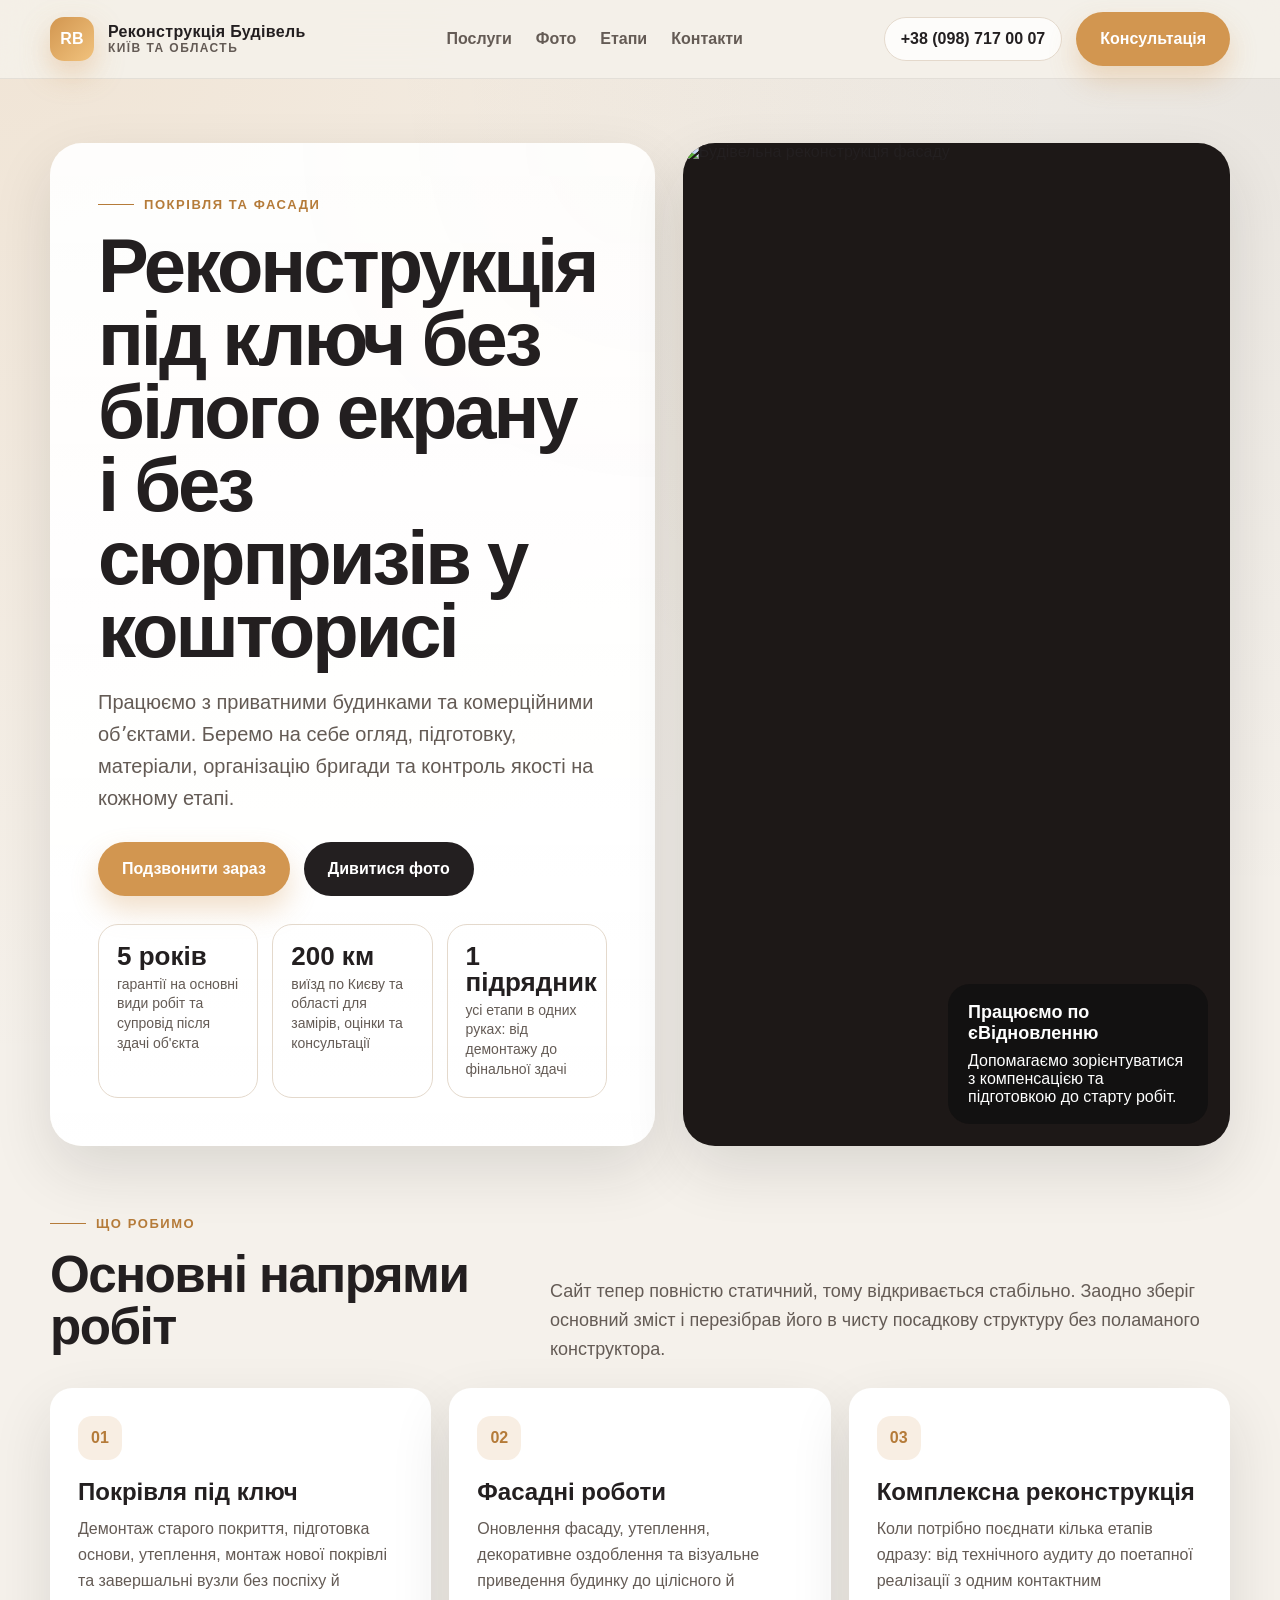
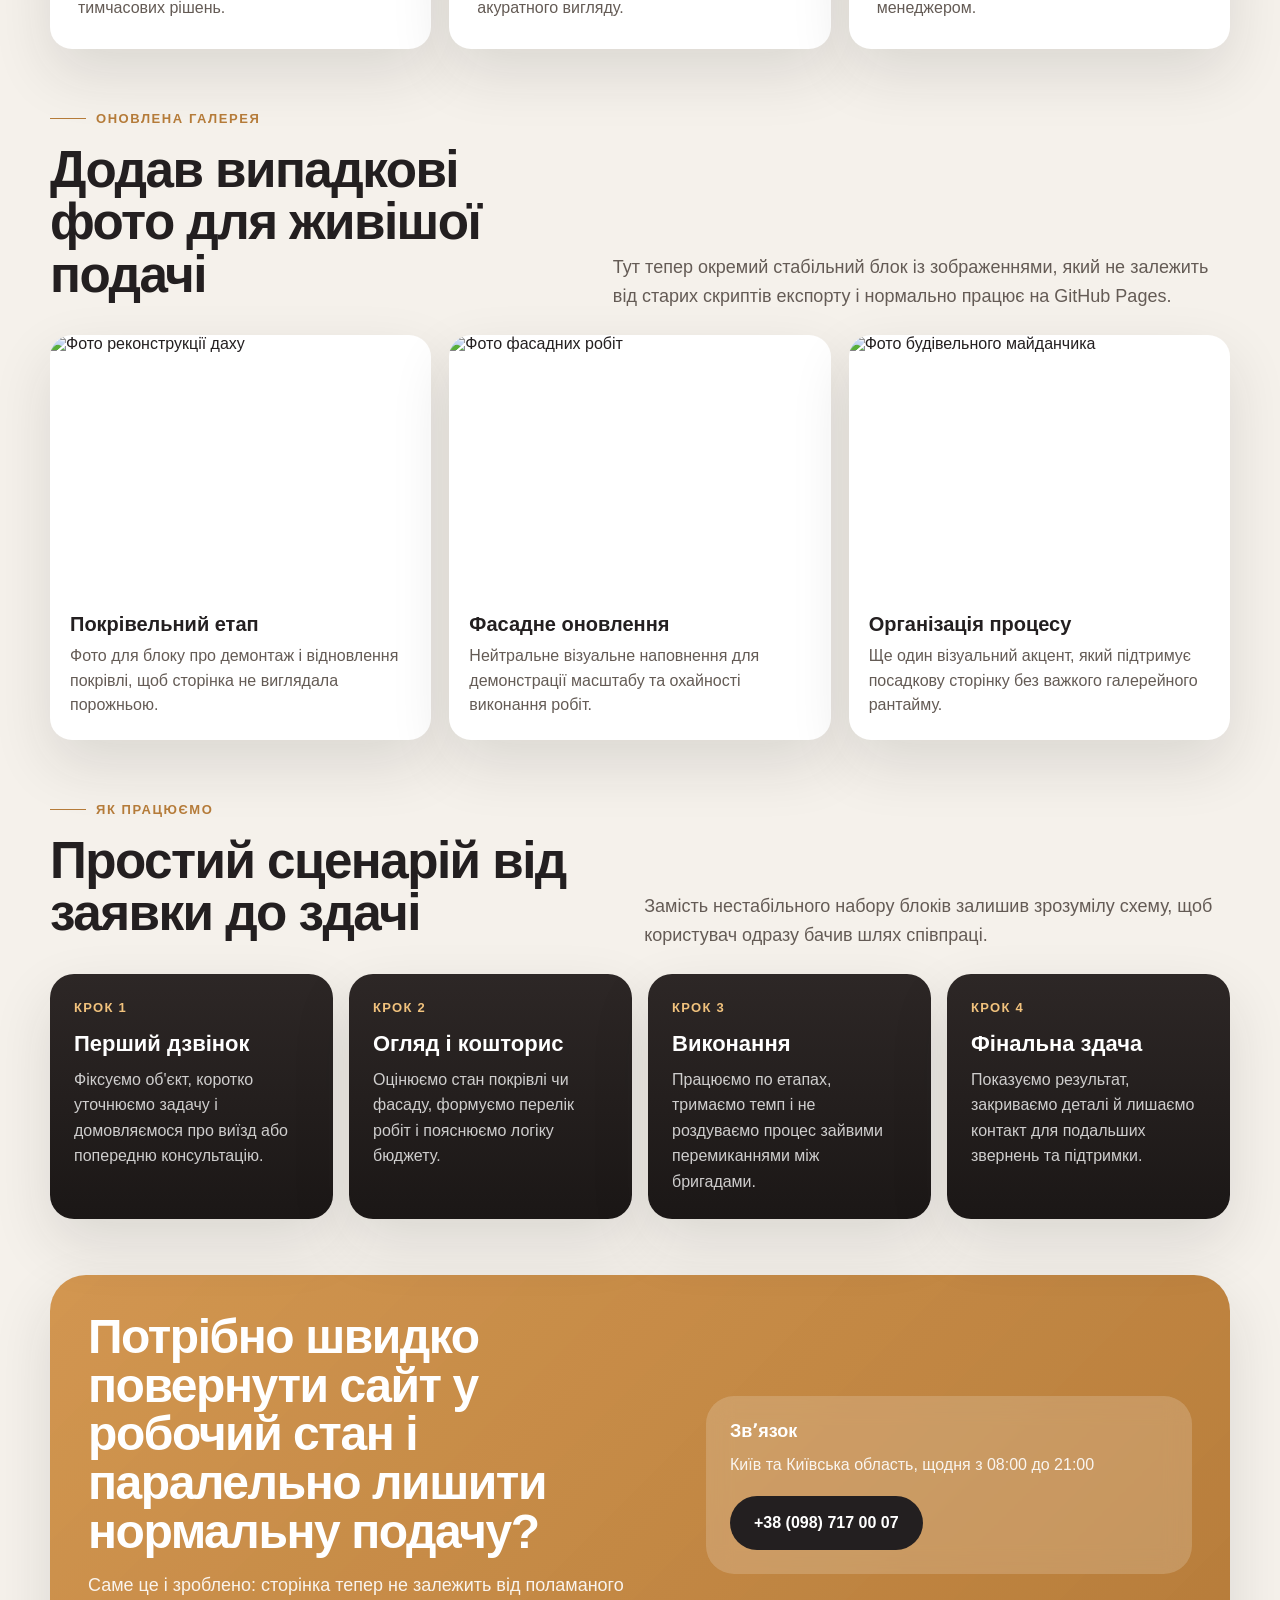
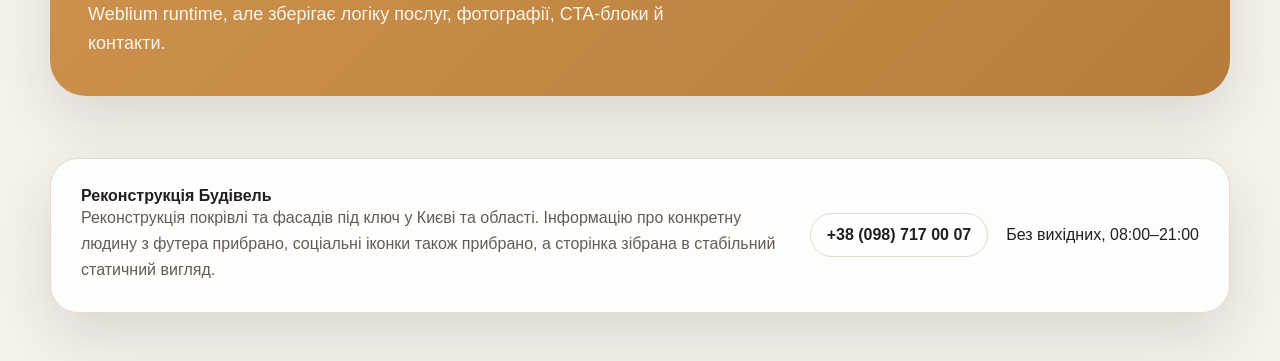
==== commit 5a356188: "Replace broken export with static landing page" ====
--- a/index.html
+++ b/index.html
@@ -1,5036 +1,743 @@
-<!DOCTYPE html><html lang="en" class="site-root site-root--published fonts-stage-1"><head>
+<!DOCTYPE html>
+<html lang="uk">
+<head>
   <meta charset="UTF-8">
   <meta name="viewport" content="width=device-width, initial-scale=1">
-  <meta property="og:type" content="website">
-  <meta property="og:url" content="https://rekonstrukciya-bud.com/">
-  <meta name="color-scheme" content="light only">
-<title>Реконструкція будинків під ключ у Києві та області | Rekonst</title><meta name="generator" content="Weblium, effortless website builder"><meta name="description" content="Реконструкція будинків, покрівлі та фасадів під ключ у Києві та області. Один підрядник, фіксований кошторис, гарантія 5 років. Безкоштовна консультація та виїзд."><meta name="robots" content="index, follow"><link rel="canonical" href="https://rekonstrukciya-bud.com/"><meta name="keywords" content="реконструкція будинків під ключ, реконструкція будинку київ, реконструкція будинку київська область, будівельні роботи під ключ, реконструкція фасадів і покрівлі, реконструкція приватного будинку, комплексна реконструкція будинку, будівельна компанія київ"><meta name="theme-color" content="#d29650"><meta property="og:title" content="Реконструкція будинків під ключ у Києві та області | Rekonstrukciya"><meta property="og:description" content="Реконструкція будинків, покрівлі та фасадів під ключ у Києві та області. Один підрядник, фіксований кошторис, гарантія 5 років. Безкоштовна консультація та виїзд.">    <meta property="og:image" content="https://res2.weblium.site/res/698998719f736ea4081f9a59/6989bbc941822be75f9f13ee_optimized">
-    <meta property="og:image:secure_url" content="https://res2.weblium.site/res/698998719f736ea4081f9a59/6989bbc941822be75f9f13ee_optimized">
-
-  
-  
-  <link rel="shortcut icon" type="image/png" href="//res2.weblium.site/res/698998719f736ea4081f9a59/6989f7582ceddd89efaaae2c_optimized" sizes="16x16">
-<link rel="shortcut icon" type="image/png" href="//res2.weblium.site/res/698998719f736ea4081f9a59/6989f75a9a66223e978237de_optimized" sizes="32x32">
-<link rel="shortcut icon" type="image/png" href="//res2.weblium.site/res/698998719f736ea4081f9a59/6989f75d2ceddd89efaaae6f_optimized" sizes="96x96">
-<link rel="apple-touch-icon" sizes="120x120" href="//res2.weblium.site/res/698998719f736ea4081f9a59/6989f75e54babd3e778ef167_optimized">
-<link rel="apple-touch-icon" sizes="180x180" href="//res2.weblium.site/res/698998719f736ea4081f9a59/6989f76554babd3e778ef1ba_optimized">
-<link rel="apple-touch-icon" sizes="152x152" href="//res2.weblium.site/res/698998719f736ea4081f9a59/6989f76054babd3e778ef180_optimized">
-<link rel="apple-touch-icon" sizes="167x167" href="//res2.weblium.site/res/698998719f736ea4081f9a59/6989f76354babd3e778ef1a5_optimized">
-<script async="" src="js/gtm.js"></script><script type="text/javascript" async="" src="js/0us6r08c55zqsn3vrng7.js"></script><script async="" src="js/fbevents.js"></script><script>
-window.swPromise = Promise.resolve()
-if("serviceWorker" in navigator) {
-  window.swPromise = new Promise(function(resolve) {
-    setTimeout(resolve, 10000)
-    navigator.serviceWorker.register('/sw.ef4589c10e95a79b2e129e2961fbe6c4.js').then(function(registration) {
-      var interval
-      interval = setInterval(function checkActive() {
-        if(registration.active) {
-          clearInterval(interval)
-          resolve()
-        }
-      }, 10)
-    })
-  })
-}
-  ;(function(adata) {
-  window["registerAdata"] = function registerAdata(data) {adata = Object.assign(adata, data)}
-  window["getAdata"] = function getAdata() {return adata}
-  })({})
-  ;(function(styles) {
-  window["__set_style__"] = function setStyle(id, style) {styles[id] = style}
-  window["__require_style__"] = function requireStyle(id) {return styles[id]}
-  })({})
-  ;(function(blocks) {
-  window["blockJsonp"] = function blockJsonpCallback(id, view, content) {
-    blocks[id] = {
-      view: view,
-      content: content
-    }
-  }
-  window["__require_block__"] = function requireBlock(deps) {
-  var ReactDOM = deps.ReactDOM;
-  var React = deps.React;
-  var _ = deps._;
-  var classNames = deps.classNames;
-  var PropTypes = deps.PropTypes;
-  var editorModule = deps.editorModule;
-    return function (id) {
-      var block = blocks[id]
-      if (!block || !block.view) {
-        return null
-      }
-      var exports = {}
-      function requireStub(path) {
-        if (path === 'weblium/editor') {
-          return editorModule
-        }
-      }
-      try {
-        block.view(exports, requireStub, ReactDOM, React, PropTypes, _, classNames)
-      } catch (e) {
-        console.error('Failed to load block', {error: e.message, stack: e.stack})
-      }
-      return {view: exports.default, content: block.content}
-    }
-  }
-  })({})
-;(function(views) {
-  window["viewJsonp"] = function viewJsonpCallback(id, view) {
-    views[id] = {
-      view: view,
-    }
-  }
-  window["__require_view__"] = function requireView(deps) {
-    return function (id) {
-      var block = views[id]
-      if (!block || !block.view) {
-        return null
-      }
-      var exports = {}
-      function requireStub(path) {}
-      try {
-        block.view(exports, requireStub)
-      } catch (e) {
-        console.error('Failed to load block', {error: e.message, stack: e.stack})
-      }
-      return exports.default
-    }
-  }
-})({});
-  
-;(function () {
-  if (typeof window.CustomEvent === "function" ) return false;
-  function CV(e, p) {
-    p = p || {bubbles: false, cancelable: false, detail: null};
-    var evt = document.createEvent('CustomEvent');
-    evt.initCustomEvent(e, p.bubbles, p.cancelable, p.detail);
-    return evt;
-   }
-  CV.prototype = window.Event.prototype;
-  window.CustomEvent = CV;
-})();
-
-
-if (!Element.prototype.matches) {
-  Element.prototype.matches = Element.prototype.msMatchesSelector || Element.prototype.webkitMatchesSelector;
-}
-if (!Element.prototype.closest) {
-  Element.prototype.closest = function(s) {
-    var el = this;
-    do {
-      if (Element.prototype.matches.call(el, s)) return el;
-      el = el.parentElement || el.parentNode;
-    } while (el !== null && el.nodeType === 1);
-    return null;
-  };
-}
-
-
-(function() {
-  if(Node.prototype.replaceChildren === undefined) {
-    Node.prototype.replaceChildren = function(...args) {
-      while(this.lastChild) {
-       this.removeChild(this.lastChild);
-      }
-      if (args.length) {
-        this.append(...args);
-      }
-    }
-  }
-}());
-
-
-if (!window.localStorage || !window.sessionStorage) (function() {
-  var Storage = function(type) {
-      function createCookie(name, value, days) {
-          var date, expires;
-          if (days) {
-              date = new Date();
-              date.setTime(date.getTime() + (days * 24 * 60 * 60 * 1000));
-              expires = "; expires=" + date.toGMTString();
-          } else {
-              expires = "";
-          }
-          document.cookie = name + "=" + value + expires + "; path=/";
-      }
-      function readCookie(name) {
-          var nameEQ = name + "=",
-              ca = document.cookie.split(';'),
-              i, c;
-          for (i = 0; i < ca.length; i++) {
-              c = ca[i];
-              while (c.charAt(0) == ' ') {
-                  c = c.substring(1, c.length);
-              }
-              if (c.indexOf(nameEQ) == 0) {
-                  return c.substring(nameEQ.length, c.length);
-              }
-          }
-          return null;
-      }
-      function setData(data) {
-          data = JSON.stringify(data);
-          if (type == 'session') {
-              window.name = data;
-          } else {
-              createCookie('localStorage', data, 365);
-          }
-      }
-      function clearData() {
-          if (type == 'session') {
-              window.name = '';
-          } else {
-              createCookie('localStorage', '', 365);
-          }
-      }
-      function getData() {
-          var data = type == 'session' ? window.name : readCookie('localStorage');
-          return data ? JSON.parse(data) : {};
-      }
-      var data = getData();
-      function numKeys() {
-          var n = 0;
-          for (var k in data) {
-              if (data.hasOwnProperty(k)) {
-                  n += 1;
-              }
-          }
-          return n;
-      }
-      return {
-          clear: function() {
-              data = {};
-              clearData();
-              this.length = numKeys();
-          },
-          getItem: function(key) {
-              key = encodeURIComponent(key);
-              return data[key] === undefined ? null : data[key];
-          },
-          key: function(i) {
-              var ctr = 0;
-              for (var k in data) {
-                  if (ctr == i) return decodeURIComponent(k);
-                  else ctr++;
-              }
-              return null;
-          },
-          removeItem: function(key) {
-              key = encodeURIComponent(key);
-              delete data[key];
-              setData(data);
-              this.length = numKeys();
-          },
-          setItem: function(key, value) {
-              key = encodeURIComponent(key);
-              data[key] = String(value);
-              setData(data);
-              this.length = numKeys();
-          },
-          length: 0
-      };
-  };
-  if (!window.localStorage) window.localStorage = new Storage('local');
-  if (!window.sessionStorage) window.sessionStorage = new Storage('session');
-})();
-
-!function(){"use strict";var e=function(e){e.setAttribute("rel","stylesheet"),e.setAttribute("type","text/css"),e.setAttribute("media","all"),e.setAttribute("preloaded","true"),e.removeAttribute("as")},t=function(e){var t=arguments.length>1&&void 0!==arguments[1]&&arguments[1];e.setAttribute("preloaded",t?"error":"true"),e.removeEventListener("load",window.invokePreload.onLoad),e.removeAttribute("onload"),e.removeAttribute("onerror"),e.onload=null};!function(){try{new Function("(a = 0) => a")}catch(e){return!1}}();window.invokePreload=window.invokePreload||{},invokePreload.onLoad=t,invokePreload.onScriptLoad=t,invokePreload.onScriptError=function(e){return t(e,!0)},invokePreload.onStyleLoad=function(t){return-1===[].map.call(document.styleSheets,function(e){return"all"===e.media.mediaText?e.href:null}).indexOf(t.href)&&(window.requestAnimationFrame?window.requestAnimationFrame(function(){return e(t)}):e(t)),t.removeAttribute("onload"),t}}();
-
-var preload_polyfill=function(){"use strict";var e=function(e){e.setAttribute("rel","stylesheet"),e.setAttribute("type","text/css"),e.setAttribute("media","all"),e.setAttribute("preloaded","true"),e.removeAttribute("as")},t=function(e){var t=arguments.length>1&&void 0!==arguments[1]&&arguments[1];e.setAttribute("preloaded",t?"error":"true"),e.removeEventListener("load",window.invokePreload.onLoad),e.removeAttribute("onload"),e.removeAttribute("onerror"),e.onload=null},n=function(){try{return new Function("(a = 0) => a"),!0}catch(e){return!1}}(),r=function(n,r){if("style"===r.getAttribute("as"))return t(r),o=r,-1===[].map.call(document.styleSheets,function(e){return"all"===e.media.mediaText?e.href:null}).indexOf(o.href)&&(window.requestAnimationFrame?window.requestAnimationFrame(function(){return e(o)}):e(o)),void o.removeAttribute("onload");var o;t(r),r.dispatchEvent(new CustomEvent("load",n))},o=function(e,n){t(n,!0)},u=function(e){var t,n;(t=3e3,n=fetch(e.href,{method:"GET",mode:"cors",cache:"force-cache"}),new Promise(function(e,r){setTimeout(function(){return r(new Error("timeout"))},t),n.then(e,r)})).then(function(t){t.ok?r(null,e):o(0,e)}).catch(function(){return o(0,e)})},i=function(e){if(window.fetch)return u(e);var t=new XMLHttpRequest;t.addEventListener("load",function(n){t.status>=200&&t.status<300?r(n,e):o(0,e)}),t.open("GET",e.href,!0),t.timeout=3e3,t.send()},a=function(e){switch(e.getAttribute("as")){case"script":!function(e){"nomodule"===e.getAttribute("rel")&&e.setAttribute("rel","preload"),i(e)}(e);break;case"image":!function(e){var t=new Image;t.onload=function(t){return r(t,e)},t.onerror=function(t){return o(0,e)},t.src=e.href}(e);break;case"style":!function(e){e.onload=function(t){return r(t,e)},e.onerror=function(t){return o(0,e)},e.media="none",e.type="text/css",e.rel="stylesheet"}(e);break;case"font":!function(e){document.fonts&&e.hasAttribute("name")?new FontFace(e.getAttribute("name"),"url(".concat(e.href,")"),{weight:e.getAttribute("weight")||"normal",style:"normal"}).load(e.href).then(function(t){document.fonts.add(t),r(null,e)}).catch(function(){}):i(e)}(e);break;default:i(e)}},l=[],c=function(e){-1===l.indexOf(e.href)&&(function(e){if(("script"===e.getAttribute("as")||"worker"===e.getAttribute("as"))&&("nomodule"===e.getAttribute("rel")||e.hasAttribute("module"))){var t="nomodule"===e.getAttribute("rel");if(e.hasAttribute("module")&&!n||t&&n)return!0}return!1}(e)||(a(e),l.push(e.href)))},d=function(){var e=arguments.length>0&&void 0!==arguments[0]?arguments[0]:'link[rel="preload"]';if(window.MutationObserver){var t=new MutationObserver(function(e){return function(e){for(var t=0,n=e.length;t<n;t++)for(var r=e[t].addedNodes,o=0,u=r.length;o<u;o++){var i=r[o];"LINK"!==i.nodeName||!i.hasAttribute("rel")||"preload"!==i.getAttribute("rel")&&"nomodule"!==i.getAttribute("rel")||c(i)}}(e)}).observe(document.documentElement,{childList:!0,subtree:!0});document.addEventListener("DOMContentLoaded",function(){t&&t.disconnect()})}else var n=setInterval(function(){"complete"==document.readyState&&(clearInterval(n),s(e))},50)},s=function(){for(var e,t=function(e){for(var t=(arguments.length>1&&void 0!==arguments[1]?arguments[1]:document).querySelectorAll(e),n=[],r=[],o=0,u=t.length;o<u;++o){var i=t[o];-1===r.indexOf(i.href)&&(r.push(i.href),n.push(i))}return n}(arguments.length>0&&void 0!==arguments[0]?arguments[0]:'link[rel="preload"]');void 0!==(e=t.shift());)c(e)};return function(){try{if(!document.createElement("link").relList.supports("preload"))throw Error}catch(t){s(e='link[rel="preload"]'),d(e)}var e}()}();
-
-var preload_polyfill_invoke=function(){"use strict";var t=function(t,e,r){var n=document.createElement("script");return n.async=e,n.onload=r,n.onerror=r,n.setAttribute("src",t.href),t.integrity&&(n.integrity=t.integrity),t.hasAttribute("crossorigin")&&n.setAttribute("crossorigin",t.getAttribute("crossorigin")),t.insertAdjacentElement?t.insertAdjacentElement("afterend",n):t.parentNode.appendChild(n),n},e=function(t){t.setAttribute("rel","stylesheet"),t.setAttribute("type","text/css"),t.setAttribute("media","all"),t.setAttribute("preloaded","true"),t.removeAttribute("as")},r=function(t){return-1===[].map.call(document.styleSheets,function(t){return"all"===t.media.mediaText?t.href:null}).indexOf(t.href)&&(window.requestAnimationFrame?window.requestAnimationFrame(function(){return e(t)}):e(t)),t.removeAttribute("onload"),t},n=function(){try{return new Function("(a = 0) => a"),!0}catch(t){return!1}}(),i=function(t){if(("script"===t.getAttribute("as")||"worker"===t.getAttribute("as"))&&("nomodule"===t.getAttribute("rel")||t.hasAttribute("module"))){var e="nomodule"===t.getAttribute("rel");if(t.hasAttribute("module")&&!n||e&&n)return!0}return!1},o=function(t){for(var e=(arguments.length>1&&void 0!==arguments[1]?arguments[1]:document).querySelectorAll(t),r=[],n=[],i=0,o=e.length;i<o;++i){var u=e[i];-1===n.indexOf(u.href)&&(n.push(u.href),r.push(u))}return r},u=!0,s=function e(r,n,i){"true"===r.getAttribute("preloaded")?t(r,n,i):"error"===r.getAttribute("preloaded")?i():setTimeout(function(){e(r,n,i)},10)},a=function(){window.performance&&window.performance.now};document.addEventListener("DOMContentLoaded",function(){a();for(var t,e=o("link[rel='preload'][as='script']"),r=[],n=[];void 0!==(t=e.shift());)i(t)||(t.hasAttribute("critical")?r.push(t):n.push(t));u=0===r.length,function(t){for(var e=[];t.length;)e.push(new Promise(function(e){s(t.shift(),!1,e)}));return Promise.all(e)}(r).then(function(){return function(t){for(var e=[];t.length;)e.push(new Promise(function(e){s(t.shift(),u,e)}));return Promise.all(e)}(n)}).then(function(){document.dispatchEvent(new CustomEvent("AllScriptsExecuted")),a()})});return function(e){for(var n,u=o("link[rel='preload']",e);void 0!==(n=u.shift());)"script"===n.getAttribute("as")?i(n)||t(n,!1):"style"===n.getAttribute("as")&&r(n)}}();
-
-  </script>
-  <link rel="preload" href="css/google-fonts-5c2dfa623dbc4a0023e12261.css" as="style" importance="high">
-  <link rel="stylesheet" href="css/google-fonts-5c2dfa623dbc4a0023e12261.css">
-  <link rel="preload" href="css/core-theme-5c2dfa623dbc4a0023e12261.css" as="style">
-  <style type="text/css">
-    a,abbr,acronym,address,applet,article,aside,audio,b,big,blockquote,body,canvas,caption,center,cite,code,dd,del,details,dfn,div,dl,dt,embed,fieldset,figcaption,figure,footer,form,h1,h2,h3,h4,h5,h6,header,hgroup,html,i,iframe,img,ins,kbd,label,legend,li,mark,menu,nav,object,ol,output,p,pre,q,ruby,s,samp,section,small,span,strike,strong,sub,summary,sup,table,tbody,td,tfoot,th,thead,time,tr,tt,u,ul,var,video{margin:0;padding:0;border:0;font-size:100%;font:inherit;vertical-align:baseline}em{margin:0;padding:0;border:0;font-size:100%;vertical-align:baseline}article,aside,details,figcaption,figure,footer,header,hgroup,menu,nav,section{display:block}body{line-height:1}ol,ul{list-style:none}blockquote,q{quotes:none}blockquote:after,blockquote:before,q:after,q:before{content:"";content:none}table{border-collapse:collapse;border-spacing:0}html{width:100%;overflow-x:hidden;-webkit-font-smoothing:antialiased;-moz-osx-font-smoothing:grayscale}*,:after,:before,html{-webkit-box-sizing:border-box;-moz-box-sizing:border-box;box-sizing:border-box}button{background:none;border:0;margin:0;padding:0;font-size:inherit;font-family:inherit}.slick-track:after,.slick-track:before{content:"";display:table;clear:both}img:not([src]){visibility:hidden}img[src]{background-color:transparent!important}
-    /*--vars-start--*/:root{--w-accordion-offset: 30px;--w-accordion-padding: 20px}:root{--w-apps-buttons-border-color: #a6a6a6;--w-apps-buttons-padding-top-as: 33.3333%;--w-apps-buttons-padding-top-gp: 29.5496%;--w-apps-buttons-padding-top-as-fre: 31.496%;--w-apps-buttons-padding-top-as-tur: 26.4901%;--w-apps-buttons-padding-top-as-chi: 36.6972%;--w-apps-buttons-sm-max-width-as: 120px;--w-apps-buttons-sm-max-width-gp: 135px;--w-apps-buttons-sm-max-width-as-fre: 127px;--w-apps-buttons-sm-max-width-as-tur: 151px;--w-apps-buttons-sm-max-width-as-chi: 109px;--w-apps-buttons-sm-border-radius: 5px;--w-apps-buttons-offset: 35px;--w-apps-buttons-md-max-width-as: 120px;--w-apps-buttons-lg-max-width-as: 150px;--w-apps-buttons-md-max-width-gp: 135px;--w-apps-buttons-lg-max-width-gp: 169px;--w-apps-buttons-sm-max-width-as-fre: 127px;--w-apps-buttons-md-max-width-as-fre: 127px;--w-apps-buttons-lg-max-width-as-fre: 159px;--w-apps-buttons-sm-max-width-as-tur: 151px;--w-apps-buttons-md-max-width-as-tur: 151px;--w-apps-buttons-lg-max-width-as-tur: 189px;--w-apps-buttons-sm-max-width-as-chi: 109px;--w-apps-buttons-md-max-width-as-chi: 109px;--w-apps-buttons-lg-max-width-as-chi: 136px;--w-apps-buttons-sm-border-radius: 5px;--w-apps-buttons-md-border-radius: 5px;--w-apps-buttons-lg-border-radius: 5px}@media(min-width: 480px){:root:not(.disable-media-queries){--w-apps-buttons-md-max-width-as: 150px;--w-apps-buttons-lg-max-width-as: 180px;--w-apps-buttons-md-max-width-gp: 169px;--w-apps-buttons-lg-max-width-gp: 203px;--w-apps-buttons-md-max-width-as-fre: 159px;--w-apps-buttons-lg-max-width-as-fre: 191px;--w-apps-buttons-md-max-width-as-tur: 189px;--w-apps-buttons-lg-max-width-as-tur: 227px;--w-apps-buttons-md-max-width-as-chi: 136px;--w-apps-buttons-lg-max-width-as-chi: 164px}}@media(min-width: 0px){.html-editor-md,.html-editor{--w-apps-buttons-md-max-width-as: 150px;--w-apps-buttons-lg-max-width-as: 180px;--w-apps-buttons-md-max-width-gp: 169px;--w-apps-buttons-lg-max-width-gp: 203px;--w-apps-buttons-md-max-width-as-fre: 159px;--w-apps-buttons-lg-max-width-as-fre: 191px;--w-apps-buttons-md-max-width-as-tur: 189px;--w-apps-buttons-lg-max-width-as-tur: 227px;--w-apps-buttons-md-max-width-as-chi: 136px;--w-apps-buttons-lg-max-width-as-chi: 164px}}@media(min-width: 768px){:root:not(.disable-media-queries){--w-apps-buttons-md-border-radius: 7px;--w-apps-buttons-lg-border-radius: 8px}}@media(min-width: 0px){.html-editor-md,.html-editor{--w-apps-buttons-md-border-radius: 7px;--w-apps-buttons-lg-border-radius: 8px}}@media(min-width: 992px){:root:not(.disable-media-queries){--w-apps-buttons-offset: 40px}}@media(min-width: 0px){.html-editor{--w-apps-buttons-offset: 40px}}:root{--w-gap: 15px}:root{--w-base-v-space: 4px;--w-base-h-space: 5px;--w-v-spacer1: calc(var(--w-base-v-space) * 1);--w-v-spacer2: calc(var(--w-base-v-space) * 2);--w-v-spacer3: calc(var(--w-base-v-space) * 3);--w-v-spacer4: calc(var(--w-base-v-space) * 5);--w-v-spacer5: calc(var(--w-base-v-space) * 8);--w-v-spacer6: calc(var(--w-base-v-space) * 12);--w-v-spacer7: calc(var(--w-base-v-space) * 15);--w-h-spacer1: calc(var(--w-base-h-space) * 1);--w-h-spacer2: calc(var(--w-base-h-space) * 2);--w-h-spacer3: calc(var(--w-base-h-space) * 4);--w-h-spacer4: calc(var(--w-base-h-space) * 8)}:root{--w-hero-title-offset: 35px;--w-title-offset: 25px;--w-subtitle-offset: 25px;--w-heading-offset: 20px;--w-subheading-offset: 25px;--w-heading-lg-offset: 25px;--w-caption-offset: 20px;--w-body-offset: 20px;--w-small-offset: 20px;--w-quote-offset: 20px;--w-hero-title-h-offset: 15px;--w-title-h-offset: 5px;--w-subtitle-h-offset: 15px;--w-heading-h-offset: 15px;--w-subheading-h-offset: 15px;--w-heading-lg-h-offset: 15px;--w-caption-h-offset: 10px;--w-body-h-offset: 10px;--w-small-h-offset: 10px;--w-quote-h-offset: 10px}@media(min-width: 992px){:root:not(.disable-media-queries){--w-hero-title-offset: 40px}}@media(min-width: 0px){.html-editor{--w-hero-title-offset: 40px}}:root{--w-layout-item-top-offset: calc(var(--w-gap) * 2);--w-layout-gap: var(--w-gap)}:root{--w-btns-group-item-offset: 20px;--w-btns-group-offset: 35px}@media(min-width: 992px){:root:not(.disable-media-queries){--w-btns-group-offset: 40px}}@media(min-width: 0px){.html-editor,.html-editor-lg{--w-btns-group-offset: 40px}}:root{--w-socials-top-offset: 30px;--w-socials-h-offset: 15px;--w-socials-bottom-offset: 30px}:root{--w-list-item-v-offset: 30px;--w-list-item-h-offset: 30px;--w-list-item-v-padding: 15px;--w-list-item-h-padding: 15px}:root{--w-list-with-media-offset: 30px;--w-list-with-media-padding: 20px}:root{--ui-content-gutter-1200: 15px;--w-content-container-size: 1200px;--w-content-gutter: var(--ui-content-gutter-320)}@media(min-width: 480px){:root:not(.disable-media-queries){--w-content-gutter: var(--ui-content-gutter-480)}}@media(min-width: 0px){.html-editor-xs{--w-content-gutter: var(--ui-content-gutter-480)}}@media(min-width: 768px){:root:not(.disable-media-queries){--w-content-gutter: var(--ui-content-gutter-768)}}@media(min-width: 0px){.html-editor-md{--w-content-gutter: var(--ui-content-gutter-768)}}@media(min-width: 992px){:root:not(.disable-media-queries){--w-content-gutter: var(--ui-content-gutter-992)}}@media(min-width: 1280px){:root:not(.disable-media-queries){--w-content-gutter: var(--ui-content-gutter-1200)}}@media(min-width: 0px){.html-editor,.html-editor-lg{--w-content-gutter: var(--ui-content-gutter-1200)}}:root{--w-section-vertical-s-offset: 20px;--w-section-basement-offset: 30px;--w-section-vertical-offset: 90px;--w-section-vertical-xxl-offset: 130px;--w-section-header-offset: 45px;--w-section-footer-offset: 50px}@media(min-width: 768px){:root:not(.disable-media-queries){--w-section-vertical-offset: 95px;--w-section-vertical-xxl-offset: 250px;--w-section-header-offset: 45px;--w-section-footer-offset: 50px}}@media(min-width: 0px){.html-editor-md{--w-section-vertical-offset: 95px;--w-section-vertical-xxl-offset: 250px;--w-section-header-offset: 45px;--w-section-footer-offset: 50px}}@media(min-width: 992px){:root:not(.disable-media-queries){--w-section-vertical-offset: 100px;--w-section-vertical-xxl-offset: 250px;--w-section-header-offset: 50px;--w-section-footer-offset: 55px}}@media(min-width: 0px){.html-editor{--w-section-vertical-offset: 100px;--w-section-vertical-xxl-offset: 250px;--w-section-header-offset: 50px;--w-section-footer-offset: 55px}}:root{--w-image-offset: 20px;--w-image-mask-sm-width: 70px;--w-image-mask-sm-height: 70px;--w-image-mask-md-width: 70px;--w-image-mask-md-height: 70px;--w-image-mask-lg-width: 120px;--w-image-mask-lg-height: 120px}@media(min-width: 768px){:root:not(.disable-media-queries){--w-image-aspect-ratio: 56.25%;--w-image-mask-md-width: 120px;--w-image-mask-md-height: 120px;--w-image-mask-lg-width: 170px;--w-image-mask-lg-height: 170px}}@media(min-width: 0px){.html-editor,.html-editor-md{--w-image-aspect-ratio: 56.25%;--w-image-mask-md-width: 120px;--w-image-mask-md-height: 120px;--w-image-mask-lg-width: 170px;--w-image-mask-lg-height: 170px}}:root{--w-quote-offset: 30px;--w-quote-gap: 20px}:root{--w-logo-offset: 30px;--w-slogan-offset: 5px}:root{--w-nav-offset: 30px;--w-nav-item-gap: 15px;--w-nav-item-top-offset: 10px;--w-nav-item-column-gap: 10px;--w-nav-item-column-offset: 20px}:root{--w-burger-padding: 12px 8px;--w-burger-width: 24px;--w-burger-height: 16px;--w-burger-line-size: 2px;--w-burger-line-pos-transform: translateY(7px) rotate(45deg);--w-burger-line-neg-transform: translateY(-7px) rotate(-45deg)}:root{--w-icon-panel-inner-offset: 0}:root:not(.disable-media-queries){--w-icon-panel-sm-width: 50px;--w-icon-panel-sm-height: 50px;--w-icon-panel-width: 50px;--w-icon-panel-height: 50px;--w-icon-panel-xl-width: 70px;--w-icon-panel-xl-height: 70px}@media(min-width: 0px){.html-editor-xs{--w-icon-panel-sm-width: 50px;--w-icon-panel-sm-height: 50px;--w-icon-panel-width: 50px;--w-icon-panel-height: 50px;--w-icon-panel-xl-width: 70px;--w-icon-panel-xl-height: 70px}}@media(min-width: 768px){:root:not(.disable-media-queries){--w-icon-panel-sm-width: 50px;--w-icon-panel-sm-height: 50px;--w-icon-panel-width: 70px;--w-icon-panel-height: 70px;--w-icon-panel-xl-width: 100px;--w-icon-panel-xl-height: 100px}}@media(min-width: 0px){.html-editor,.html-editor-md{--w-icon-panel-sm-width: 50px;--w-icon-panel-sm-height: 50px;--w-icon-panel-width: 70px;--w-icon-panel-height: 70px;--w-icon-panel-xl-width: 100px;--w-icon-panel-xl-height: 100px}}:root{--w-icon-width: 24px;--w-icon-height: 24px;--w-icon-offset: 20px;--w-icon-h-offset: 10px;--w-icon-sm-inner-offset: 12px;--w-icon-inner-offset: 12px;--w-icon-numbers-inner-offset: 5px;--w-icon-xl-inner-offset: 15px}@media(min-width: 768px){:root:not(.disable-media-queries){--w-icon-inner-sm-offset: 12px;--w-icon-inner-offset: 15px;--w-icon-xl-inner-offset: 20px}}@media(min-width: 0px){.html-editor,.html-editor-md{--w-icon-inner-sm-offset: 12px;--w-icon-inner-offset: 15px;--w-icon-xl-inner-offset: 20px}}:root{--w-icon-numbers-sm-inner-offset: 4px}:root:not(.disable-media-queries){--w-icon-numbers-xl-inner-offset: 8px;--w-icon-numbers-inner-offset: 4px}@media(min-width: 0px){.html-editor-xs{--w-icon-numbers-xl-inner-offset: 8px;--w-icon-numbers-inner-offset: 4px}}@media(min-width: 768px){:root:not(.disable-media-queries){--w-icon-numbers-xl-inner-offset: 10px;--w-icon-numbers-inner-offset: 8px}}@media(min-width: 0px){.html-editor,.html-editor-md{--w-icon-numbers-xl-inner-offset: 10px;--w-icon-numbers-inner-offset: 8px}}:root{--w-map-wrapper-height: 450px;--w-map-wrapper-offset: 30px}:root:not(.disable-media-queries){--w-counter-font-size: 24px;--w-counter-xl-font-size: 30px}@media(min-width: 0px){.html-editor-xs{--w-counter-font-size: 24px;--w-counter-xl-font-size: 30px}}@media(min-width: 768px){:root:not(.disable-media-queries){--w-counter-font-size: 30px;--w-counter-xl-font-size: 44px}}@media(min-width: 0px){.html-editor,.html-editor-md{--w-counter-font-size: 30px;--w-counter-xl-font-size: 44px}}:root{--w-contacts-list-offset: 30px;--w-contacts-list-item-v-offset: 16px;--w-contacts-list-element-v-offset: 5px}:root{--w-icon-list-width: 20px;--w-icon-list-height: 20px;--w-icon-list-offset: 20px;--w-icon-list-item-offset: 16px;--w-icon-list-item-h-offset: 24px}:root{--w-follow-us-offset: 15px}:root{--w-form-offset: 32px;--w-text-area-height: 150px;--w-form-field-offset: 24px;--w-form-button-offset: 56px;--w-form-input-offset: 12px;--w-form-description-offset: 4px;--w-form-multiple-group-offset: 12px;--w-form-multiple-item-offset: 12px}:root{--w-quiz-fields-gap: 24px;--w-quiz-header-text-offset: 12px;--w-quiz-input-offset: 0;--w-quiz-input-offset-multiple: 12px;--w-quiz-step-actions-gap: 20px;--w-quiz-step-actions-offset: 56px;--w-quiz-step-content-offset: 40px}:root{--w-captions-group-offset: 15px;--w-captions-group-item-offset: 5px;--w-captions-group-separator-width: 1px}:root{--w-user-message-offset: 20px;--w-user-photo-size: 70px}:root{--w-grid-item-top-offset: 30px;--w-grid-gap: 30px;--w-100vw: 100vw;--w-grid-container-size-md: calc( var(--w-100vw) + var(--w-grid-gap) - var(--ui-content-gutter-768) * 2 );--w-grid-container-size-xl: calc( var(--w-content-container-size) + var(--w-grid-gap) - var(--ui-content-gutter-1200) * 2 );--w-grid-container-size-lg: var(--w-grid-container-size-xl)}:root:not(.disable-media-queries){--w-100vw: 100vw}.html-editor-xs,.html-editor-md{--w-100vw: var(--w-editor-width)}:root:not(.disable-media-queries){--w-grid-item-v-padding: 31px;--w-grid-item-h-padding: 27px}@media(min-width: 0px){.html-editor-xs{--w-grid-item-v-padding: 31px;--w-grid-item-h-padding: 27px}}@media(min-width: 768px){:root:not(.disable-media-queries){--w-grid-item-v-padding: 34px;--w-grid-item-h-padding: 28px}}@media(min-width: 0px){.html-editor-md{--w-grid-item-v-padding: 34px;--w-grid-item-h-padding: 28px}}@media(min-width: 992px){:root:not(.disable-media-queries){--w-grid-item-v-padding: 40px;--w-grid-item-h-padding: 30px}}@media(min-width: 0px){.html-editor,.html-editor-lg{--w-grid-item-v-padding: 40px;--w-grid-item-h-padding: 30px}}:root{--w-divider-component-offset: 0px}:root{--w-gallery-offset: 30px}:root{--w-image-with-hover-offset: 20px;--w-image-with-hover-button-offset: var(--w-btns-group-offset)}:root{--w-try-it-free-offset: 32px;--w-try-it-free-input-offset-sm: 8px;--w-try-it-free-input-offset-md: 8px;--w-try-it-free-input-offset-lg: 12px}:root{--w-language-offset: 20px}:root{--w-order-summary-offset: 24px}
-
-/*--vars-end--*/
-.media-placeholder_3aX{display:flex!important;position:absolute;height:100%;top:0;right:0;bottom:0;left:0;justify-content:center!important;align-items:center;overflow:hidden}.icon_3vx{height:calc(100% - 160px);min-height:50px;max-height:140px}.ai-visual-container_OtT{position:absolute;top:5px;right:5px;z-index:2}.ai-visual-button_1_T{display:flex;padding:8px 12px;border-radius:4px;border:0;box-shadow:0 2px 4px 0 rgba(33,39,54,.16);-webkit-user-select:none;-moz-user-select:none;user-select:none}.ai-visual-button-image_2Cl{width:24px;height:24px}.ai-visual-button-label_3vH{font-size:14px;font-weight:600;line-height:20px;color:var(--brand)}.ai-visual-button_1_T:hover{box-shadow:0 0 1px 0 rgba(33,39,54,.04)}
-a,abbr,acronym,address,applet,article,aside,audio,b,big,blockquote,body,canvas,caption,center,cite,code,dd,del,details,dfn,div,dl,dt,embed,fieldset,figcaption,figure,footer,form,h1,h2,h3,h4,h5,h6,header,hgroup,html,i,iframe,img,ins,kbd,label,legend,li,mark,menu,nav,object,ol,output,p,pre,q,ruby,s,samp,section,small,span,strike,strong,sub,summary,sup,table,tbody,td,tfoot,th,thead,time,tr,tt,u,ul,var,video{margin:0;padding:0;border:0;font-size:100%;font:inherit;vertical-align:baseline}em{margin:0;padding:0;border:0;font-size:100%;vertical-align:baseline}article,aside,details,figcaption,figure,footer,header,hgroup,menu,nav,section{display:block}blockquote,q{quotes:none}blockquote:after,blockquote:before,q:after,q:before{content:""}table{border-collapse:collapse;border-spacing:0}*,:after,:before{box-sizing:border-box}button{margin:0;padding:0;background:none;border:0;font-size:inherit;font-family:inherit}html{font-size:var(--font-base-size);font-family:var(--font-family);line-height:var(--line-height-base);color:var(--ink);-webkit-font-smoothing:antialiased;-moz-osx-font-smoothing:grayscale}body,html{margin:0}button,figure,iframe{margin:0;padding:0;background:none;border:0;cursor:pointer;border-radius:0;font-size:inherit;outline:none}input{border:0;box-shadow:none}input:focus{outline:none}h1,h2,h3,h4,h5,h6,p{margin:0;padding:0}input:-webkit-autofill,input:-webkit-autofill:focus input:-webkit-autofill,input:-webkit-autofill:hover,select:-webkit-autofill,select:-webkit-autofill:focus,select:-webkit-autofill:hover,textarea:-webkit-autofill,textarea:-webkit-autofill:hover textarea:-webkit-autofill:focus{-webkit-text-fill-color:var(--ink);-webkit-box-shadow:0 0 0 1000px transparent inset;-webkit-transition:background-color 5000s ease-in-out 0s;transition:background-color 5000s ease-in-out 0s}ol,ul{margin:0;padding:0;list-style:none}
-.collection{position:relative}
-.social-icons-container_38i{display:flex;position:relative;font-size:0}.social-icons_u6t{display:inline-block}.social-icons_icon_12p{display:block;position:relative}.social-icons_icon_12p .wrapper_2cZ{width:100%;height:100%}
-.loading-overlay__wrapper_IQ2{transition:opacity .2s ease-in}.loading-overlay__wrapper_IQ2,.spinner_1YO{position:fixed;z-index:var(--max-index)}.spinner_1YO{top:0;right:0;bottom:0;left:0;opacity:1}.spinner--offset-top_tcu{padding-top:48px;background-color:hsla(0,0%,100%,.8)}.spinner--offset-top_tcu .spinner__svg_3iz{margin-top:-48px}.spinner--solid_2Cr .spinner__wrapper_1Dr{background-color:#fff}.spinner--absolute_3q7{position:absolute}.spinner--z-auto_Bs_{z-index:auto}.spinner--transparent_1GJ .spinner__wrapper_1Dr{background-color:transparent}.spinner__wrapper_1Dr{display:flex;width:100%;height:100%;justify-content:center;background-color:hsla(0,0%,100%,.8);align-items:center}.spinner__svg_3iz{width:50px;height:50px;animation:rotate_1sd .9s linear infinite}.spinner__path_3c-{stroke:#bfd2ff;stroke-linecap:round;stroke-width:3px;stroke-dasharray:46}@keyframes rotate_1sd{to{transform:rotate(1turn)}}
-.svgIcon_3hQ{max-width:100%}.innerFill_3UR .outline_30q{fill:currentColor;transition:.3s}.innerFill_3UR .outline_30q.originalInstagram_3St{fill:url(index_1.html#instagramGradient)}.innerFill_3UR .outline_30q.instagramMask_2Uq{fill:url(index_1.html#instagramGradientHover);opacity:0;transition:.3s}.innerFill_3UR .logo_gN6{fill:var(--si-icon-color,currentColor);transition:.3s}.innerFill_3UR .logo_gN6.originalLogo_3sR{fill:currentColor}.innerFill_3UR .logo_gN6.originalInstagram_3St{fill:url(index_1.html#instagramGradient)}.innerFill_3UR .logo_gN6.instagramMask_2Uq{fill:url(index_1.html#instagramGradientHover);opacity:0;transition:.3s}.innerFill_3UR .whiteLogo_2zN{fill:var(--si-icon-color,#fff);transition:.3s}.innerFill_3UR .whiteLogo_2zN.originalInstagram_3St{stroke:url(index_1.html#instagramGradient)}.innerFill_3UR:hover{color:currentColor}.innerFill_3UR:hover .logo_gN6.instagramMask_2Uq,.innerFill_3UR:hover .outline_30q.instagramMask_2Uq{transition:.3s;fill:url(index_1.html#instagramGradientHover);opacity:1}.innerFill_3UR:hover .logo_gN6{fill:var(--si-icon-hover-color,currentColor)}.innerFill_3UR.originalBehance_2UK:hover .originalLogo_3sR.logo_gN6,.innerFill_3UR.originalBehance_2UK:hover .outline_30q{fill:#0050e3}.innerFill_3UR.originalFacebook_krG.darkTheme_pU5:hover .originalLogo_3sR.logo_gN6,.innerFill_3UR.originalFacebook_krG.darkTheme_pU5:hover .outline_30q,.innerFill_3UR.originalMessenger_Fil.darkTheme_pU5:hover .originalLogo_3sR.logo_gN6,.innerFill_3UR.originalMessenger_Fil.darkTheme_pU5:hover .outline_30q{fill:#e6e6e6}.innerFill_3UR.originalDribble_gdu:hover .originalLogo_3sR.logo_gN6,.innerFill_3UR.originalDribble_gdu:hover .outline_30q{fill:#e51e6b}.innerFill_3UR.originalFacebook_krG:hover .originalLogo_3sR.logo_gN6,.innerFill_3UR.originalFacebook_krG:hover .outline_30q{fill:#4d70ba}.innerFill_3UR.originalMessenger_Fil:hover .originalLogo_3sR.logo_gN6,.innerFill_3UR.originalMessenger_Fil:hover .outline_30q{fill:#339dff}.innerFill_3UR.originalGooglePlus_2I_:hover .originalLogo_3sR.logo_gN6,.innerFill_3UR.originalGooglePlus_2I_:hover .outline_30q{fill:#e47364}.innerFill_3UR.originalLinkedin_1qw:hover .originalLogo_3sR.logo_gN6,.innerFill_3UR.originalLinkedin_1qw:hover .outline_30q{fill:#0099e8}.innerFill_3UR.originalPinterest_UDH:hover .originalLogo_3sR.logo_gN6,.innerFill_3UR.originalPinterest_UDH:hover .outline_30q{fill:#ee0a23}.innerFill_3UR.originalSlack_1YU:hover .originalLogo_3sR.logo_gN6,.innerFill_3UR.originalSlack_1YU:hover .outline_30q{fill:#2d8968}.innerFill_3UR.originalTelegram_INu:hover .originalLogo_3sR.logo_gN6,.innerFill_3UR.originalTelegram_INu:hover .outline_30q{fill:#0af}.innerFill_3UR.originalVk_1xm:hover .originalLogo_3sR.logo_gN6,.innerFill_3UR.originalVk_1xm:hover .outline_30q{fill:#7a99bf}.innerFill_3UR.originalVk_1xm.darkTheme_pU5:hover .originalLogo_3sR.logo_gN6,.innerFill_3UR.originalVk_1xm.darkTheme_pU5:hover .outline_30q{fill:#e6e6e6}.innerFill_3UR.originalTripadvisor_3qz:hover .originalLogo_3sR.logo_gN6,.innerFill_3UR.originalTripadvisor_3qz:hover .outline_30q{fill:#00e2ae}.innerFill_3UR.originalTumblr_291:hover .originalLogo_3sR.logo_gN6,.innerFill_3UR.originalTumblr_291:hover .outline_30q{fill:#465f7e}.innerFill_3UR.originalTumblr_291.darkTheme_pU5:hover .originalLogo_3sR.logo_gN6,.innerFill_3UR.originalTumblr_291.darkTheme_pU5:hover .outline_30q{fill:#e6e6e6}.innerFill_3UR.originalTwitter_38X:hover .originalLogo_3sR.logo_gN6,.innerFill_3UR.originalTwitter_38X:hover .outline_30q{fill:#2795e9}.innerFill_3UR.originalTwitterX_3Mx:hover .originalLogo_3sR.logo_gN6,.innerFill_3UR.originalTwitterX_3Mx:hover .outline_30q{fill:#162221}.innerFill_3UR.originalYoutube_1sw:hover .originalLogo_3sR.logo_gN6,.innerFill_3UR.originalYoutube_1sw:hover .outline_30q{fill:#e23e3d}.innerFill_3UR.originalVimeo_1uu:hover .originalLogo_3sR.logo_gN6,.innerFill_3UR.originalVimeo_1uu:hover .outline_30q{fill:#2a413f}.innerFill_3UR.originalVimeo_1uu.darkTheme_pU5:hover .originalLogo_3sR.logo_gN6,.innerFill_3UR.originalVimeo_1uu.darkTheme_pU5:hover .outline_30q{fill:#1295bf}.innerFill_3UR.originalMedium_27y:hover .originalLogo_3sR.logo_gN6,.innerFill_3UR.originalMedium_27y:hover .outline_30q{fill:#474747}.innerFill_3UR.originalMedium_27y.darkTheme_pU5:hover .originalLogo_3sR.logo_gN6,.innerFill_3UR.originalMedium_27y.darkTheme_pU5:hover .outline_30q{fill:#e6e6e6}.innerFill_3UR.originalYelp_16g:hover .originalLogo_3sR.logo_gN6,.innerFill_3UR.originalYelp_16g:hover .outline_30q{fill:#7e0404}.innerFill_3UR.originalTwitch_3ok:hover .originalLogo_3sR.logo_gN6,.innerFill_3UR.originalTwitch_3ok:hover .outline_30q{fill:#7d5abe}.innerFill_3UR.originalPhone_3fm:hover .originalLogo_3sR.logo_gN6,.innerFill_3UR.originalPhone_3fm:hover .outline_30q{fill:#4d8643}.innerFill_3UR.originalEmail_2fi:hover .originalLogo_3sR.logo_gN6,.innerFill_3UR.originalEmail_2fi:hover .outline_30q{fill:#487efc}.innerFill_3UR.originalSnapchat_2O9:hover .originalLogo_3sR.logo_gN6,.innerFill_3UR.originalSnapchat_2O9:hover .outline_30q{fill:#ccca00}.innerFill_3UR.originalSkype_1MU:hover .originalLogo_3sR.logo_gN6,.innerFill_3UR.originalSkype_1MU:hover .outline_30q{fill:#008abd}.innerFill_3UR.originalViber_7mW:hover .originalLogo_3sR.logo_gN6,.innerFill_3UR.originalViber_7mW:hover .outline_30q{fill:#a780c7}.innerFill_3UR.originalWhatsapp_Gfi:hover .originalLogo_3sR.logo_gN6,.innerFill_3UR.originalWhatsapp_Gfi:hover .outline_30q{fill:#1da851}.innerFill_3UR.originalSoundcloud_12w:hover .originalLogo_3sR.logo_gN6,.innerFill_3UR.originalSoundcloud_12w:hover .outline_30q{fill:#cc6d00}.innerFill_3UR.originalInstagramLogo_3Zu .logo_gN6{opacity:1;transition:opacity .3s;fill:url(index_1.html#instagramGradient)}.innerFill_3UR.originalInstagramLogo_3Zu .logo-hover_3NA{transition:opacity .3s;fill:url(index_1.html#instagramGradientHover);opacity:0}.innerFill_3UR.originalInstagramLogo_3Zu:hover .logo_gN6{transition:opacity .3s;opacity:0}.innerFill_3UR.originalInstagramLogo_3Zu:hover .logo-hover_3NA{opacity:1}.innerFill_3UR.originalInstagram_3St .outline_30q{transition:opacity .3s;fill:url(index_1.html#instagramGradient)}.innerFill_3UR.originalInstagram_3St .instagramMask_2Uq,.innerFill_3UR.originalInstagram_3St .logo-hover_3NA{transition:opacity .3s;fill:url(index_1.html#instagramGradientHover);opacity:0}.innerFill_3UR.originalInstagram_3St:hover .outline_30q{opacity:0}.innerFill_3UR.originalInstagram_3St:hover .instagramMask_2Uq,.innerFill_3UR.originalInstagram_3St:hover .logo-hover_3NA{opacity:1}.noFill_wPP .logo_gN6{fill:var(--si-icon-color,currentColor);transition:.3s}.noFill_wPP .logo_gN6.originalInstagram_3St{fill:url(index_1.html#instagramGradient)}.noFill_wPP .border_kA8{fill:var(--si-border-color,currentColor)}.noFill_wPP .border_kA8.originalInstagram_3St{stroke:url(index_1.html#instagramGradient)}.noFill_wPP .outline_30q{fill:transparent;transition:.3s}.noFill_wPP .instagramMask_2Uq{fill:url(index_1.html#instagramGradient);opacity:0;transition:.3s}.noFill_wPP .whiteLogo_2zN{fill:transparent;stroke:var(--si-border-color,currentColor);stroke-width:.5px;transition:.3s}.noFill_wPP .whiteLogo_2zN.instagramMask_2Uq{fill:url(index_1.html#instagramGradient);opacity:0}.noFill_wPP.originalInstagram_3St .whiteLogo_2zN{stroke:url(index_1.html#instagramGradient)}.noFill_wPP:hover .outline_30q{fill:var(--si-border-color,currentColor)}.noFill_wPP:hover .instagramMask_2Uq{opacity:1;transition:.3s}.noFill_wPP:hover .whiteLogo_2zN{fill:var(--si-border-color,currentColor);transition:.3s}.noFill_wPP:hover .logo_gN6{fill:transparent!important;transition:.3s;stroke-width:0}.noFill_wPP.originalInstagram_3St:hover .outline_30q{fill:url(index_1.html#instagramGradient)}.noFill_wPP.originalInstagram_3St:hover .instagramMask_2Uq{transition:opacity .3s;fill:url(index_1.html#instagramGradient);opacity:1}.draggable_icon .snapchat_ucu{stroke:#000}
-.iconElement_Fkq{display:block;position:relative;align-items:center;justify-content:center}.iconElement_Fkq,.iconElement__inner_2Hi{height:100%;max-width:100%}.iconElement_Fkq svg{max-width:100%;max-height:100%;fill:currentColor}.iconElement_Fkq img{display:block;height:100%;max-width:100%;margin:auto}.icon_2X7{position:relative}.ui-icon_Ef6{color:var(--ui-block-title-color)}.ui-icon--light_3Jn{color:var(--ui-block-title-color-light)}
-.action_WGh{text-decoration:none}.numbers_snZ .text-wrapper_2Dk{display:flex;width:100%;height:100%;align-items:center;overflow:hidden}.numbers_snZ .text_2T3{width:100%}.page-editor-md .numbers--sm_2ar .text_2T3{font-size:var(--ui-text-size)!important}@media(min-width:768px)and (max-width:991px){:root:not(.disable-media-queries) .numbers--sm_2ar .text_2T3{font-size:var(--ui-text-size)!important}}.page-editor-xs .numbers--sm_2ar .text_2T3{font-size:var(--ui-text-size-mobile)!important}@media(max-width:767px){:root:not(.disable-media-queries) .numbers--sm_2ar .text_2T3{font-size:var(--ui-text-size-mobile)!important}}.page-editor-md .numbers--md_U0- .text_2T3{font-size:var(--ui-subheading-size)!important}@media(min-width:768px)and (max-width:991px){:root:not(.disable-media-queries) .numbers--md_U0- .text_2T3{font-size:var(--ui-subheading-size)!important}}.page-editor-xs .numbers--md_U0- .text_2T3{font-size:var(--ui-subheading-size-mobile)!important}@media(max-width:767px){:root:not(.disable-media-queries) .numbers--md_U0- .text_2T3{font-size:var(--ui-subheading-size-mobile)!important}}.page-editor-md .numbers--xl_1zO .text_2T3{font-size:var(--ui-heading-size)!important}@media(min-width:768px)and (max-width:991px){:root:not(.disable-media-queries) .numbers--xl_1zO .text_2T3{font-size:var(--ui-heading-size)!important}}.page-editor-xs .numbers--xl_1zO .text_2T3{font-size:var(--ui-heading-size-mobile)!important}@media(max-width:767px){:root:not(.disable-media-queries) .numbers--xl_1zO .text_2T3{font-size:var(--ui-heading-size-mobile)!important}}
-.quote__icon-wrapper_swu{display:flex;justify-content:flex-start}.quote_31_ .line_sjr{position:relative;padding-top:calc(var(--w-quote-gap)/4);padding-bottom:calc(var(--w-quote-gap)/4);padding-left:var(--w-quote-gap)}.quote_31_ .line_sjr:before{content:"";display:block;position:absolute;width:1px;height:100%;top:0;left:0;background-color:currentColor;opacity:.2}.w-section .w-grid .w-quote-container.w-text-left{text-align:left!important}.w-section .w-grid .w-quote-container.w-text-center,.w-section .w-grid .w-quote-container.w-text-right{text-align:center!important}.w-section .w-grid .w-quote-container .w-quote__icon-wrapper{justify-content:flex-start!important}
-.quote__inner_2HR{position:relative;padding:var(--w-section-header-offset) calc(var(--w-quote-gap)/2)}.quote__inner_2HR:after,.quote__inner_2HR:before{content:"";display:block;position:absolute;width:100%;height:1px;left:0;background-color:transparent;opacity:.2}.quote__inner_2HR:before{top:0}.quote__inner_2HR:after{bottom:0}.quote__icon_arj{display:flex;position:relative;top:-50%;justify-content:center}.quote__icon-wrapper_ExB{position:absolute;width:100%;top:-1px;left:0}.quote__icon-wrapper_ExB:after,.quote__icon-wrapper_ExB:before{content:"";display:block;position:absolute;height:1px;top:0;background-color:transparent;opacity:.2}.quote__icon-wrapper_ExB:before{left:0}.quote__icon-wrapper_ExB:after{right:0}.line_3to .quote__icon-wrapper_ExB:after,.line_3to .quote__icon-wrapper_ExB:before,.line_3to.quote__inner_2HR:after{background-color:currentColor}.line_3to.line-top-withoutIcon_1xr{position:relative}.line_3to.line-top-withoutIcon_1xr:after,.line_3to.line-top-withoutIcon_1xr:before{content:"";display:block;position:absolute;width:100%;height:1px;left:0;background-color:currentColor;opacity:.2}.line_3to.line-top-withoutIcon_1xr:before{top:0}.line_3to.line-top-withoutIcon_1xr:after{bottom:0}.icon-size-sm_3X1 .quote__inner_2HR{margin-top:calc(var(--w-icon-panel-sm-width)/2);padding-top:calc(var(--w-icon-offset) + var(--w-icon-panel-sm-width)/2)}.icon-size-sm_3X1 .quote__icon-wrapper_ExB{height:var(--w-icon-panel-sm-width)}.icon-size-sm_3X1 .quote__icon-wrapper_ExB:after,.icon-size-sm_3X1 .quote__icon-wrapper_ExB:before{width:calc(50% - var(--w-icon-panel-sm-width)/1.35)}.icon-size-sm_3X1.without-icon_uRJ .quote__inner_2HR{padding-top:var(--w-section-header-offset);margin-top:0}.icon-size-md_dnF .quote__inner_2HR{margin-top:calc(var(--w-icon-panel-width)/2);padding-top:calc(var(--w-icon-offset) + var(--w-icon-panel-width)/2)}.icon-size-md_dnF .quote__icon-wrapper_ExB{height:var(--w-icon-panel-width)}.icon-size-md_dnF .quote__icon-wrapper_ExB:after,.icon-size-md_dnF .quote__icon-wrapper_ExB:before{width:calc(50% - var(--w-icon-panel-width)/1.35)}.icon-size-md_dnF.without-icon_uRJ .quote__inner_2HR{padding-top:var(--w-section-header-offset);margin-top:0}.icon-size-xl_LeG .quote__inner_2HR{margin-top:calc(var(--w-icon-panel-xl-width)/2);padding-top:calc(var(--w-icon-offset) + var(--w-icon-panel-xl-width)/2)}.icon-size-xl_LeG .quote__icon-wrapper_ExB{height:var(--w-icon-panel-xl-width)}.icon-size-xl_LeG .quote__icon-wrapper_ExB:after,.icon-size-xl_LeG .quote__icon-wrapper_ExB:before{width:calc(50% - var(--w-icon-panel-xl-width)/1.35)}.icon-size-xl_LeG.without-icon_uRJ .quote__inner_2HR{padding-top:var(--w-section-header-offset);margin-top:0}
-.quote__inner_1yl{position:relative}.quote__inner_1yl:before{content:"";display:block;position:absolute;width:100%;height:1px;top:0;left:0;background-color:transparent;opacity:.2}.quote__inner-box_tAR{position:relative;padding:var(--w-section-header-offset) calc(var(--w-quote-gap)/2)}.quote__inner-box_tAR:after{content:"";display:block;position:absolute;width:100%;height:1px;bottom:0;left:0;background-color:transparent;opacity:.2}.quote__inner-box_tAR+*{margin-top:var(--w-section-header-offset)}.quote__icon_hs0{display:flex;position:relative;bottom:-50%;justify-content:center}.quote__icon-wrapper_1Fr{position:absolute;width:100%;bottom:-1px;left:0}.quote__icon-wrapper_1Fr:after,.quote__icon-wrapper_1Fr:before{content:"";display:block;position:absolute;height:1px;bottom:0;background-color:transparent;opacity:.2}.quote__icon-wrapper_1Fr:before{left:0}.quote__icon-wrapper_1Fr:after{right:0}.quote__name_1ln{padding-left:calc(var(--w-quote-gap)/2);padding-right:calc(var(--w-quote-gap)/2)}.line-bottom-withoutIcon_3uj .quote__inner-box_tAR:after,.line_35B .quote__icon-wrapper_1Fr:after,.line_35B .quote__icon-wrapper_1Fr:before,.line_35B.quote__inner_1yl:before{background-color:currentColor}.icon-size-sm_3x6 .quote__inner-box_tAR{margin-bottom:calc(var(--w-icon-offset) + var(--w-icon-panel-sm-width)/2);padding-bottom:calc(var(--w-icon-offset) + var(--w-icon-panel-sm-width)/2)}.icon-size-sm_3x6 .quote__icon-wrapper_1Fr{height:var(--w-icon-panel-sm-width)}.icon-size-sm_3x6 .quote__icon-wrapper_1Fr:after,.icon-size-sm_3x6 .quote__icon-wrapper_1Fr:before{width:calc(50% - var(--w-icon-panel-sm-width)/1.35)}.icon-size-sm_3x6 .without-person_2dX .quote__inner-box_tAR{margin-bottom:calc(var(--w-icon-panel-sm-width)/2)}.icon-size-sm_3x6 .without-icon_1lF .quote__inner-box_tAR{padding-bottom:var(--w-section-header-offset);margin-bottom:0}.icon-size-sm_3x6 .without-person-icon_1a_ .quote__inner-box_tAR{margin-bottom:0}.icon-size-sm_3x6 .without-line-icon_3PM .quote__inner-box_tAR{padding-bottom:0}.icon-size-md_Dao .quote__inner-box_tAR{margin-bottom:calc(var(--w-icon-offset) + var(--w-icon-panel-width)/2);padding-bottom:calc(var(--w-icon-offset) + var(--w-icon-panel-width)/2)}.icon-size-md_Dao .quote__icon-wrapper_1Fr{height:var(--w-icon-panel-width)}.icon-size-md_Dao .quote__icon-wrapper_1Fr:after,.icon-size-md_Dao .quote__icon-wrapper_1Fr:before{width:calc(50% - var(--w-icon-panel-width)/1.35)}.icon-size-md_Dao .without-person_2dX .quote__inner-box_tAR{margin-bottom:calc(var(--w-icon-panel-width)/2)}.icon-size-md_Dao .without-icon_1lF .quote__inner-box_tAR{padding-bottom:var(--w-section-header-offset);margin-bottom:0}.icon-size-md_Dao .without-person-icon_1a_ .quote__inner-box_tAR{margin-bottom:0}.icon-size-md_Dao .without-line-icon_3PM .quote__inner-box_tAR{padding-bottom:0}.icon-size-xl_3mC .quote__inner-box_tAR{margin-bottom:calc(var(--w-icon-offset) + var(--w-icon-panel-xl-width)/2);padding-bottom:calc(var(--w-icon-offset) + var(--w-icon-panel-xl-width)/2)}.icon-size-xl_3mC .quote__icon-wrapper_1Fr{height:var(--w-icon-panel-xl-width)}.icon-size-xl_3mC .quote__icon-wrapper_1Fr:after,.icon-size-xl_3mC .quote__icon-wrapper_1Fr:before{width:calc(50% - var(--w-icon-panel-xl-width)/1.35)}.icon-size-xl_3mC .without-person_2dX .quote__inner-box_tAR{margin-bottom:calc(var(--w-icon-panel-xl-width)/2)}.icon-size-xl_3mC .without-icon_1lF .quote__inner-box_tAR{padding-bottom:var(--w-section-header-offset);margin-bottom:0}.icon-size-xl_3mC .without-person-icon_1a_ .quote__inner-box_tAR{margin-bottom:0}.icon-size-xl_3mC .without-line-icon_3PM .quote__inner-box_tAR{padding-bottom:0}.icon-size-sm_3x6 .quote__inner-box_tAR{padding-bottom:var(--w-section-header-offset)}
-.list-with-media_3xi{position:relative;padding-top:calc(var(--w-grid-gap)/4);padding-bottom:calc(var(--w-grid-gap)/4)}.list-with-media__wrapper-content_1Ym{display:flex;margin-right:calc(var(--w-grid-gap)/-4);margin-left:calc(var(--w-grid-gap)/-4);flex-wrap:wrap}.list-with-media__media_2iA{display:flex;max-width:100%;margin:calc(var(--w-grid-gap)/4);text-align:center}.list-with-media__content_3aQ{display:flex;min-width:40%;margin:calc(var(--w-grid-gap)/4);flex-basis:100%;flex:1;flex-direction:column;justify-content:center}.list-with-media--align-left_2cJ{text-align:left}.list-with-media__text-top_hNh{display:flex;align-items:flex-end;justify-content:space-between;flex-wrap:wrap}.list-with-media__heading_Jzx{margin-right:5px;word-break:break-all;white-space:pre-wrap}@supports(word-break:break-word){.list-with-media__heading_Jzx{word-break:break-word}}.list-with-media_3xi.w-state-has-background{padding-left:var(--w-list-with-media-padding);padding-right:var(--w-list-with-media-padding)}.list-with-media--list-decorator_2el:after{content:"";position:absolute;width:100%;height:1px;bottom:0;left:0;background:var(--ui-dark-shade-color);opacity:.2}.list-with-media__price_2An{margin-top:0!important;margin-left:5px;word-break:break-all;white-space:pre-wrap}@supports(word-break:break-word){.list-with-media__price_2An{word-break:break-word}}.list-with-media__price-decorator_1ZM{width:100%;height:1px;min-width:10px;margin:7px 0;flex:1 1;background:var(--ui-dark-shade-color);opacity:.2}.background--dark_3vP.list-with-media--list-decorator_2el:after,.background--dark_3vP .list-with-media__price-decorator_1ZM{background:var(--ui-light-shade-color)}.background--light_1gd.list-with-media--list-decorator_2el:after,.background--light_1gd .list-with-media__price-decorator_1ZM{background:var(--ui-dark-shade-color)}.icon--sm_1c- .list-with-media__media_2iA{width:var(--w-icon-panel-sm-width)}.icon--md_1zx .list-with-media__media_2iA{width:var(--w-icon-panel-width)}.icon--xl_1Ju .list-with-media__media_2iA{width:var(--w-icon-panel-xl-width)}.image-mask--sm_PDn .list-with-media__image_1D7{width:var(--w-image-mask-sm-width)}.image-mask--md_1FK .list-with-media__image_1D7{width:var(--w-image-mask-md-width)}.image-mask--lg_lXq .list-with-media__image_1D7{width:var(--w-image-mask-lg-width)}.number--sm_MjL .list-with-media__media_2iA{width:var(--w-icon-panel-sm-width)}.number--md_3E2 .list-with-media__media_2iA{width:var(--w-icon-panel-width)}.number--xl_2bL .list-with-media__media_2iA{width:var(--w-icon-panel-xl-width)}.w-section .w-grid .w-list-with-media__content{text-align:left!important}
-.table_34C{display:flex;padding:0!important;flex-wrap:wrap}.table__section_2bh{display:flex;flex-basis:100%}.table__section-inner_3Xy{display:flex;width:100%;flex-wrap:wrap;margin-top:calc(var(--w-grid-gap)*-1)}.page-editor .table__section-inner_3Xy,.page-editor-lg .table__section-inner_3Xy,.page-editor-md .table__section-inner_3Xy{margin-top:0}@media(min-width:768px){:root:not(.disable-media-queries) .table__section-inner_3Xy{margin-top:0}}.table__section-wrapper_F6G{width:100%;margin-top:var(--w-grid-gap)}.page-editor .table__section-wrapper_F6G,.page-editor-lg .table__section-wrapper_F6G,.page-editor-md .table__section-wrapper_F6G{margin-top:0}@media(min-width:768px){:root:not(.disable-media-queries) .table__section-wrapper_F6G{margin-top:0}}.table--heading-desktop_3PU{display:none!important}.page-editor .table--heading-desktop_3PU,.page-editor-lg .table--heading-desktop_3PU,.page-editor-md .table--heading-desktop_3PU{display:flex!important}@media(min-width:768px){:root:not(.disable-media-queries) .table--heading-desktop_3PU{display:flex!important}}.table__row_FzN{display:flex;flex-wrap:wrap;flex-basis:100%}.page-editor .table__row_FzN,.page-editor-lg .table__row_FzN,.page-editor-md .table__row_FzN{padding:0}@media(min-width:768px){:root:not(.disable-media-queries) .table__row_FzN{padding:0}}.table__row-wrapper_1le{display:flex;width:100%;flex-wrap:wrap}.table__row-desktop_3AF{display:none!important}.page-editor .table__row-desktop_3AF,.page-editor-lg .table__row-desktop_3AF,.page-editor-md .table__row-desktop_3AF{display:flex!important}@media(min-width:768px){:root:not(.disable-media-queries) .table__row-desktop_3AF{display:flex!important}}.page-editor .table__row-mobile_tzo,.page-editor-lg .table__row-mobile_tzo,.page-editor-md .table__row-mobile_tzo{display:none!important}@media(min-width:768px){:root:not(.disable-media-queries) .table__row-mobile_tzo{display:none!important}}.table__item_2Ux{width:100%}.table__item-inner_EXH{padding:0!important}.table__columns-pair_2DF{display:flex;flex-direction:row;flex-wrap:nowrap}.table__columns-pair_2DF .table__column_abJ{max-width:50%;flex-basis:50%}.table__columns-pair_2DF .table__column-background_1Gg{width:100%}.table__columns-wrapper_3BE{display:flex;flex-direction:row;flex-wrap:nowrap;flex-basis:100%}.table__column_abJ{display:flex;position:relative;word-break:break-all;white-space:pre-wrap}@supports(word-break:break-word){.table__column_abJ{word-break:break-word}}@-moz-document url-prefix(){.table__column_abJ [class^=text]{display:block}}.table--preset-main_21x .table__item-mobile_13i{position:relative}.table--preset-main_21x .table__item-mobile_13i:before{width:1px;height:100%;bottom:0}.table--preset-main_21x .table__item-mobile_13i:after,.table--preset-main_21x .table__item-mobile_13i:before{content:"";position:absolute;top:0;right:0;background-color:currentColor;opacity:.2;color:inherit;z-index:2}.table--preset-main_21x .table__item-mobile_13i:after{width:100%;height:1px;left:0}.table--preset-main_21x .table__column--decorator_sB5{position:relative}.table--preset-main_21x .table__column--decorator_sB5:before{width:1px;height:100%;top:0}.table--preset-main_21x .table__column--decorator_sB5:after,.table--preset-main_21x .table__column--decorator_sB5:before{content:"";position:absolute;bottom:0;left:0;background-color:currentColor;opacity:.2;color:inherit;z-index:2}.table--preset-main_21x .table__column--decorator_sB5:after{width:100%;height:1px;right:0}.page-editor .table--preset-main_21x,.page-editor-lg .table--preset-main_21x,.page-editor-md .table--preset-main_21x{position:relative}.page-editor .table--preset-main_21x:after,.page-editor-lg .table--preset-main_21x:after,.page-editor-md .table--preset-main_21x:after{content:"";position:absolute;width:100%;height:1px;top:0;right:0;left:0;background-color:currentColor;opacity:.2;color:inherit;z-index:2}.page-editor .table--preset-main_21x:before,.page-editor-lg .table--preset-main_21x:before,.page-editor-md .table--preset-main_21x:before{content:"";position:absolute;width:1px;height:100%;top:0;right:0;bottom:0;background-color:currentColor;opacity:.2;color:inherit;z-index:2}.page-editor .table--preset-main_21x .table__item-mobile_13i:before,.page-editor-lg .table--preset-main_21x .table__item-mobile_13i:before,.page-editor-md .table--preset-main_21x .table__item-mobile_13i:before{content:none}@media(min-width:768px){:root:not(.disable-media-queries) .table--preset-main_21x{position:relative}:root:not(.disable-media-queries) .table--preset-main_21x:after{content:"";position:absolute;width:100%;height:1px;top:0;right:0;left:0;background-color:currentColor;opacity:.2;color:inherit;z-index:2}:root:not(.disable-media-queries) .table--preset-main_21x:before{content:"";position:absolute;width:1px;height:100%;top:0;right:0;bottom:0;background-color:currentColor;opacity:.2;color:inherit;z-index:2}:root:not(.disable-media-queries) .table--preset-main_21x .table__item-mobile_13i:before{content:none}}.table--preset-secondary_1fP .table__column--decorator_sB5{position:relative}.table--preset-secondary_1fP .table__column--decorator_sB5:after{content:"";position:absolute;width:100%;height:1px;right:0;bottom:0;left:0;background-color:currentColor;opacity:.2;color:inherit;z-index:2}.table--preset-secondary_1fP .table__columns-pair_2DF:last-child .table__column--decorator_sB5:after,.page-editor .table--preset-secondary_1fP .table__section_2bh:not(.table--heading-desktop_3PU) .table__section-wrapper_F6G:last-child .table__column--decorator_sB5:after,.page-editor-lg .table--preset-secondary_1fP .table__section_2bh:not(.table--heading-desktop_3PU) .table__section-wrapper_F6G:last-child .table__column--decorator_sB5:after,.page-editor-md .table--preset-secondary_1fP .table__section_2bh:not(.table--heading-desktop_3PU) .table__section-wrapper_F6G:last-child .table__column--decorator_sB5:after{content:none}@media(min-width:768px){:root:not(.disable-media-queries) .table--preset-secondary_1fP .table__section_2bh:not(.table--heading-desktop_3PU) .table__section-wrapper_F6G:last-child .table__column--decorator_sB5:after{content:none}}.resize__column-overlay_2Jc{position:relative}.resize__column-overlay_2Jc:before{content:"";position:absolute;top:0;right:0;bottom:0;left:0;background:currentColor;opacity:.125;z-index:2}.resize__column-overlay_2Jc:after{content:"";position:absolute;width:1px;height:100%;top:0;right:-1px;bottom:0;opacity:.5;z-index:2;background-image:linear-gradient(0deg,currentColor,currentColor 60%,transparent 0,transparent);background-size:1px 7px}
-.horizontal-flow__section_38_{display:flex;position:relative;min-width:0;flex:1 1 auto;margin-left:calc(var(--w-grid-gap)/2);margin-right:calc(var(--w-grid-gap)/2)}.horizontal-flow__section-inner_1b7{display:flex;width:calc(100% + 20px);align-items:center;flex-wrap:wrap;margin-right:-10px;margin-left:-10px;margin-top:-5px}.horizontal-flow__section-inner_1b7>*{max-width:calc(100% - 20px);margin-top:5px!important;margin-left:10px;margin-right:10px}.horizontal-flow__section--empty_3EQ{max-width:33%;flex:1}.horizontal-flow__section--left_n0N .horizontal-flow__section-inner_1b7{justify-content:flex-start}.horizontal-flow__section--center_3PD .horizontal-flow__section-inner_1b7{justify-content:center}.horizontal-flow__section--right_27V .horizontal-flow__section-inner_1b7{justify-content:flex-end}.placeholder_1fd{min-height:32px}
-.horizontal-flow-wrapper_1v-,.section__inner_1zT{position:relative}.section__inner_1zT.decorator--light_3pg{color:var(--ui-light-shade-color)}.section__inner_1zT.decorator--dark_3Gq{color:var(--ui-dark-shade-color)}.section__inner_1zT.decorator_2jI:after{content:"";position:absolute;width:calc(100% - var(--w-content-gutter)*2);height:1px;bottom:1px;left:var(--w-content-gutter);background:currentColor;opacity:.2}.horizontal-flow_2zu{display:flex;justify-content:space-between;flex-direction:row;margin-left:calc(var(--w-grid-gap)/-2);margin-right:calc(var(--w-grid-gap)/-2)}.horizontal-flow__overlay_3wx{position:absolute;top:0;right:0;bottom:0;left:0}.horizontalFlowMoving_3oU,.horizontalFlowMoving_3oU *{-webkit-user-select:none!important;-moz-user-select:none!important;user-select:none!important}.decorator [class^=horizontal-flow-wrapper]:first-child .section__inner_1zT{position:relative}.decorator [class^=horizontal-flow-wrapper]:first-child .section__inner_1zT:after{content:"";position:absolute;width:calc(100% - var(--w-content-gutter)*2);height:1px;bottom:0;left:calc(var(--w-content-gutter));background:currentColor;opacity:.2}
-.w-grid__item--top .image-with-hover_3Gd{align-items:flex-start}.w-grid__item--middle .image-with-hover_3Gd{align-items:center}.w-grid__item--bottom .image-with-hover_3Gd{align-items:flex-end}.image-with-hover_3Gd{--transition-time:0.4s;position:relative;padding-top:33.3333%}.image-with-hover__wrapper_3IL{position:absolute!important;top:0;right:0;bottom:0;left:0}.image-with-hover__inner_2w-{display:flex;position:absolute;top:0;right:0;bottom:0;left:0;padding:calc(var(--w-grid-gap)/2);overflow:hidden}.image-with-hover_3Gd:hover .decorator_29h{opacity:1}.image-with-hover__content_2xS{width:100%}.image-with-hover_3Gd .content-align__left_25M{text-align:left}.image-with-hover_3Gd .content-align__center_VSk{text-align:center}.image-with-hover_3Gd .content-align__right_3Q1{text-align:right}.image-with-hover_3Gd .content-align__inherit_1XO{text-align:inherit}.image-with-hover_3Gd .vertical-align__top_ROc{align-items:flex-start}.image-with-hover_3Gd .vertical-align__middle_240{align-items:center}.image-with-hover_3Gd .vertical-align__middle_240 .image-with-hover__content_2xS{margin:auto}.image-with-hover_3Gd .vertical-align__bottom_3Sw{align-items:flex-end}.image-with-hover_3Gd .vertical-align__bottom_3Sw .image-with-hover__content_2xS{margin-top:auto}.image-with-hover_3Gd .vertical-align__inherit_31R{align-items:inherit}.image-with-hover_3Gd .animation-elements__fade-in_LVe .image-with-hover__button_11Y,.image-with-hover_3Gd .animation-elements__fade-in_LVe .image-with-hover__description_3YF,.image-with-hover_3Gd .animation-elements__fade-in_LVe .image-with-hover__title_1tQ{position:relative;opacity:0;z-index:1;transition:all var(--transition-time) ease-in;visibility:hidden}.image-with-hover_3Gd .animation-elements__fade-in-up_2jI .image-with-hover__button_11Y,.image-with-hover_3Gd .animation-elements__fade-in-up_2jI .image-with-hover__description_3YF,.image-with-hover_3Gd .animation-elements__fade-in-up_2jI .image-with-hover__title_1tQ{position:relative;transform:translateY(40%);opacity:0;z-index:1;transition:all var(--transition-time) ease-in;visibility:hidden}.image-with-hover_3Gd .animation-image__scale_1uC{transition:all var(--transition-time) ease-in-out}.image-with-hover_3Gd .picture-wrapper_3FX{overflow:hidden;will-change:transform}.image-with-hover_3Gd .decorator_29h{position:absolute;width:100%;top:8px;left:0;z-index:1;opacity:0;pointer-events:none}.image-with-hover_3Gd .decorator__button_3c0{pointer-events:all}.image-with-hover_3Gd .filter-transition_-GH{transition:filter var(--transition-time) ease-in-out,transform var(--transition-time) ease-in-out}.image-with-hover_3Gd .media-overlay-class_LYz{opacity:1;transition:opacity var(--transition-time) ease-in-out}.image-with-hover_3Gd .hover-overlay-class_1iR{position:absolute;top:0;right:0;bottom:0;left:0;border-radius:inherit;opacity:0;transition:opacity var(--transition-time) ease-in-out}.image-with-hover_3Gd.hover_MT_ .image-with-hover__inner_2w-{overflow-y:auto}@supports(overflow-y:overlay){.image-with-hover_3Gd.hover_MT_ .image-with-hover__inner_2w-{overflow-y:overlay}}.image-with-hover_3Gd.hover_MT_ .animation-elements__fade-in-up_2jI .image-with-hover__button_11Y,.image-with-hover_3Gd.hover_MT_ .animation-elements__fade-in-up_2jI .image-with-hover__description_3YF,.image-with-hover_3Gd.hover_MT_ .animation-elements__fade-in-up_2jI .image-with-hover__title_1tQ,.image-with-hover_3Gd.hover_MT_ .animation-elements__fade-in_LVe .image-with-hover__button_11Y,.image-with-hover_3Gd.hover_MT_ .animation-elements__fade-in_LVe .image-with-hover__description_3YF,.image-with-hover_3Gd.hover_MT_ .animation-elements__fade-in_LVe .image-with-hover__title_1tQ{transform:translateY(0);opacity:1;visibility:visible}.image-with-hover_3Gd.hover_MT_ .animation-image__scale_1uC{transform:scale(1.05)!important;transition:all .4s ease-in-out}.image-with-hover_3Gd.hover_MT_ .hover-overlay-class_1iR{opacity:1}.image-with-hover_3Gd.hover_MT_ .media-overlay-class_LYz{opacity:0}.image-with-hover--absolute_GY3{height:100%;padding-top:unset}.image-with-hover--absolute_GY3 .contain_GYx{position:relative!important}.image-with-hover--absolute_GY3.contain-placeholder_1G0{padding-top:50%!important}.image-with-hover--absolute_GY3 .image-with-hover__inner--ssr_2ls{height:100%}.image-with-hover--ssr_Gkk .image-with-hover__inner_2w-{pointer-events:none;overflow-y:auto}@media(min-width:992px){.image-with-hover--ssr_Gkk .image-with-hover__inner_2w-{overflow-y:hidden}}.image-with-hover--ssr_Gkk .image-with-hover__content_2xS>*{pointer-events:all}.image-with-hover--ssr_Gkk .animation-elements__fade-in-up_2jI .image-with-hover__button_11Y,.image-with-hover--ssr_Gkk .animation-elements__fade-in-up_2jI .image-with-hover__description_3YF,.image-with-hover--ssr_Gkk .animation-elements__fade-in-up_2jI .image-with-hover__title_1tQ,.image-with-hover--ssr_Gkk .animation-elements__fade-in_LVe .image-with-hover__button_11Y,.image-with-hover--ssr_Gkk .animation-elements__fade-in_LVe .image-with-hover__description_3YF,.image-with-hover--ssr_Gkk .animation-elements__fade-in_LVe .image-with-hover__title_1tQ{opacity:1;visibility:visible}@media(min-width:992px){.image-with-hover--ssr_Gkk .animation-elements__fade-in-up_2jI .image-with-hover__button_11Y,.image-with-hover--ssr_Gkk .animation-elements__fade-in-up_2jI .image-with-hover__description_3YF,.image-with-hover--ssr_Gkk .animation-elements__fade-in-up_2jI .image-with-hover__title_1tQ,.image-with-hover--ssr_Gkk .animation-elements__fade-in_LVe .image-with-hover__button_11Y,.image-with-hover--ssr_Gkk .animation-elements__fade-in_LVe .image-with-hover__description_3YF,.image-with-hover--ssr_Gkk .animation-elements__fade-in_LVe .image-with-hover__title_1tQ{opacity:0;visibility:hidden}}@media(max-width:991px){.image-with-hover--ssr_Gkk .hover-overlay-class_1iR{opacity:1}.image-with-hover--ssr_Gkk .media-overlay-class_LYz{opacity:0}}@media(min-width:992px){.image-with-hover--ssr_Gkk:hover .image-with-hover__inner_2w-{overflow-y:auto}.image-with-hover--ssr_Gkk:hover .animation-elements__fade-in-up_2jI .image-with-hover__button_11Y,.image-with-hover--ssr_Gkk:hover .animation-elements__fade-in-up_2jI .image-with-hover__description_3YF,.image-with-hover--ssr_Gkk:hover .animation-elements__fade-in-up_2jI .image-with-hover__title_1tQ,.image-with-hover--ssr_Gkk:hover .animation-elements__fade-in_LVe .image-with-hover__button_11Y,.image-with-hover--ssr_Gkk:hover .animation-elements__fade-in_LVe .image-with-hover__description_3YF,.image-with-hover--ssr_Gkk:hover .animation-elements__fade-in_LVe .image-with-hover__title_1tQ{transform:translateY(0);opacity:1;visibility:visible}.image-with-hover--ssr_Gkk:hover .animation-image__scale_1uC{transform:scale(1.05)!important;transition:all .4s ease-in-out}.image-with-hover--ssr_Gkk:hover .hover-overlay-class_1iR{opacity:1}.image-with-hover--ssr_Gkk:hover .media-overlay-class_LYz{opacity:0}}.tooltip-custom_3C4{width:145px;white-space:normal}.hide-decorators .image-with-hover_3Gd:not(.image-with-hover--absolute_GY3):hover .decorator_29h{opacity:0}
-.decorator_2tx{position:relative}.decorator_2tx:after{content:"";position:absolute;width:calc(100% - var(--w-content-gutter)*2);height:1px;bottom:1px;left:calc(var(--w-content-gutter));background:currentColor;opacity:.2}.decorator .grid-row:first-child .section-inner_3ST{position:relative}.decorator .grid-row:first-child .section-inner_3ST:after{content:"";position:absolute;width:calc(100% - var(--w-content-gutter)*2);height:1px;bottom:0;left:var(--w-content-gutter);background:currentColor;opacity:.2}
-.list__item_3RD{position:relative}.list_26q.list--gap_1kb .list__item_3RD:nth-child(n+2){margin-top:var(--w-grid-gap)}.list--preset-main_2vT .list__item_3RD:before{content:"";position:absolute;top:-1px;right:-1px;bottom:-1px;left:-1px;z-index:1;pointer-events:none;border:1px solid;color:inherit;opacity:.2}.list--preset-main_2vT .list__item_3RD{border:1px solid transparent}.list--preset-main_2vT.list--gap_1kb .list__item_3RD:before{right:calc(var(--w-grid-gap)/2 - 1px);left:calc(var(--w-grid-gap)/2 - 1px)}.list--preset-main_2vT:not(.list--gap_1kb) .list__item_3RD:nth-child(n+2){border-top:0}.list--preset-main_2vT:not(.list--gap_1kb) .list__item_3RD:nth-child(n+2):before{top:0;border-top:0}.list--preset-secondary_25x .list__item_3RD:nth-child(n+2):before{content:"";position:absolute;height:1px;top:-25px;right:0;left:0;background-color:currentColor;opacity:.2;color:inherit}@media(min-width:768px){.list--preset-secondary_25x .list__item_3RD:nth-child(n+2):before{top:-15px}}.list--preset-secondary_25x.list--gap_1kb .list__item_3RD:before{right:calc(var(--w-grid-gap)/2);left:calc(var(--w-grid-gap)/2)}.list--preset-secondary_25x:not(.list--gap_1kb) .list__item_3RD{margin-top:1px}.list--preset-secondary_25x:not(.list--gap_1kb) .list__item_3RD:before{top:-1px}@media(max-width:767px){.list_26q:not(.list--gap_1kb) .list__inner-element_2_k,.list_26q:not(.list--gap_1kb) .list__inner-element_2_k .list__item-elemet_SeC:first-child{margin-top:0!important}}
-.gallery-grid_ubP{display:flex;justify-content:center}.gallery-grid__inner_1Kf{--gap-divider:2;--current-gap:calc(var(--w-grid-gap)/var(--gap-divider))}.page-editor .gallery-grid__inner_1Kf,.page-editor-lg .gallery-grid__inner_1Kf,.page-editor-md .gallery-grid__inner_1Kf,.page-editor-sm .gallery-grid__inner_1Kf{--gap-divider:1}@media(min-width:480px){:root:not(.disable-media-queries) .gallery-grid__inner_1Kf{--gap-divider:1}}.gallery-grid__inner_1Kf{display:flex;width:100%;flex-wrap:wrap;gap:var(--current-gap)}.gallery-grid__item_2Fg{display:flex;min-width:calc(58.66667px - var(--w-grid-gap));max-width:calc(100%/var(--w-grid-columns-count, 2) - (var(--w-grid-columns-count, 2) - 1)/var(--w-grid-columns-count, 2)*var(--current-gap));flex-basis:calc(100%/var(--w-grid-columns-count, 2) - (var(--w-grid-columns-count, 2) - 1)/var(--w-grid-columns-count, 2)*var(--current-gap))}.gallery-grid__item-inner_SMv{position:relative;width:0;min-width:0;max-width:100%;flex-basis:100%}.gallery-grid_ubP .picture_2io{padding-top:56.25%}
-.gallery-stacked__inner_3Ca{display:flex;flex-wrap:wrap}.gallery-stacked__inner_3Ca .picture_XTH{height:100%;padding-top:33.3333%}.gallery-stacked__item_84x{max-width:50%;flex-basis:50%}.gallery-stacked--gap-30__tg .gallery-stacked__inner_3Ca{margin-top:calc(var(--w-grid-gap)/-2);margin-left:calc(var(--w-grid-gap)/-4);margin-right:calc(var(--w-grid-gap)/-4)}@media(min-width:480px){.gallery-stacked--gap-30__tg .gallery-stacked__inner_3Ca{margin-top:calc(var(--w-grid-gap)/-1);margin-left:calc(var(--w-grid-gap)/-2);margin-right:calc(var(--w-grid-gap)/-2)}}.gallery-stacked--gap-30__tg .gallery-stacked__item_84x{padding:0 calc(var(--w-grid-gap)/4);margin-top:calc(var(--w-grid-gap)/2)}@media(min-width:480px){.gallery-stacked--gap-30__tg .gallery-stacked__item_84x{padding:0 calc(var(--w-grid-gap)/2);margin-top:var(--w-grid-gap)}}.gallery-stacked--gap-15_2uG .gallery-stacked__inner_3Ca{margin-top:calc(var(--w-grid-gap)/-2);margin-left:calc(var(--w-grid-gap)/-4);margin-right:calc(var(--w-grid-gap)/-4)}.gallery-stacked--gap-15_2uG .gallery-stacked__item_84x{padding:0 calc(var(--w-grid-gap)/4);margin-top:calc(var(--w-grid-gap)/2)}@supports(display:grid) and (not (-ms-display:grid)){.gallery-stacked__inner_3Ca{display:grid;grid-template-columns:repeat(12,1fr)}.gallery-stacked--one-item-tail_1Yk .gallery-stacked__item_84x:last-child{grid-row:span 2;grid-column:span 12}.gallery-stacked--two-items-tail_nkc .gallery-stacked__item_84x:last-child,.gallery-stacked--two-items-tail_nkc .gallery-stacked__item_84x:nth-last-child(2){grid-row:span 2;grid-column:span 6}.gallery-stacked__item_84x{position:relative;width:100%;max-width:100%;grid-column:span 4}@media(min-width:768px){.gallery-stacked__item_84x{flex-basis:50%}}.gallery-stacked__item_84x:nth-child(6n+1),.gallery-stacked__item_84x:nth-child(6n+5){grid-row:span 2;grid-column:span 8}.gallery-stacked__item-inner_1X3{display:flex;position:relative;height:100%;max-width:100%;flex-basis:100%}.gallery-stacked--gap-30__tg .gallery-stacked__inner_3Ca{margin:0 calc(var(--w-grid-gap)/-4);grid-row-gap:calc(var(--w-grid-gap)/2)}@media(min-width:480px){.gallery-stacked--gap-30__tg .gallery-stacked__inner_3Ca{margin:0 calc(var(--w-grid-gap)/-2);grid-row-gap:var(--w-grid-gap)}}.gallery-stacked--gap-30__tg .gallery-stacked__item_84x{max-width:100%;flex-basis:100%;margin-top:0}.gallery-stacked--gap-15_2uG .gallery-stacked__inner_3Ca{margin:0 calc(var(--w-grid-gap)/-4);grid-row-gap:calc(var(--w-grid-gap)/2)}.gallery-stacked--gap-15_2uG .gallery-stacked__item_84x{max-width:100%;flex-basis:100%;margin-top:0}}
-.masonry_kjI{display:flex;justify-content:center}.masonry__inner_csN{--gap-divider:2;--current-gap:calc(var(--w-grid-gap)/var(--gap-divider))}.page-editor .masonry__inner_csN,.page-editor-lg .masonry__inner_csN,.page-editor-md .masonry__inner_csN,.page-editor-sm .masonry__inner_csN{--gap-divider:1}@media(min-width:480px){:root:not(.disable-media-queries) .masonry__inner_csN{--gap-divider:1}}.masonry__inner_csN{display:flex;width:100%;flex-wrap:wrap;-moz-column-gap:var(--current-gap);column-gap:var(--current-gap)}.masonry__inner_csN .masonry-desktop_1Pg,.masonry__inner_csN .masonry-mobile_3tX,.masonry__inner_csN .masonry-tablet_2OE{display:none}@media(max-width:767px){.masonry__inner_csN .masonry-mobile_3tX{display:flex}}@media(min-width:768px)and (max-width:991px){.masonry__inner_csN .masonry-tablet_2OE{display:flex}}@media(min-width:992px){.masonry__inner_csN .masonry-desktop_1Pg{display:flex}}.masonry__item_3nA{display:flex;min-width:0;max-width:calc(100%/var(--w-grid-columns-count, 3) - (var(--w-grid-columns-count, 3) - 1)/var(--w-grid-columns-count, 3)*var(--current-gap));flex-direction:column;flex-basis:calc(100%/var(--w-grid-columns-count, 3) - (var(--w-grid-columns-count, 3) - 1)/var(--w-grid-columns-count, 3)*var(--current-gap));row-gap:var(--current-gap)}.masonry__item-wrapper_33i{width:100%}.masonry__item-inner_1DR{position:relative;width:0;min-width:0;max-width:100%;flex-basis:100%}
-.gallery-slider_2iR{width:100%}.gallery-slider_2iR .picture_3Di{padding-top:33.3333%}.gallery-slider_2iR .slider__dots_1hk{position:static;margin-top:20px;font-size:0}.gallery-slider_2iR .slider__dots_1hk li{width:30px;height:30px;margin:auto}.gallery-slider_2iR .slider__dots_1hk li button{width:30px;height:30px}.gallery-slider_2iR .slider__dots_1hk li button:before{width:10px;height:10px;top:50%;left:50%;transform:translate(-50%,-50%);border-radius:50%}.page-editor-sm .gallery-slider_2iR .slider__dots_1hk,.page-editor-xs .gallery-slider_2iR .slider__dots_1hk{margin-top:10px}.page-editor-sm .gallery-slider_2iR .slider__dots_1hk li,.page-editor-sm .gallery-slider_2iR .slider__dots_1hk li button,.page-editor-xs .gallery-slider_2iR .slider__dots_1hk li,.page-editor-xs .gallery-slider_2iR .slider__dots_1hk li button{width:25px;height:25px}@media(max-width:767px){:root:not(.disable-media-queries) .gallery-slider_2iR .slider__dots_1hk{margin-top:10px}:root:not(.disable-media-queries) .gallery-slider_2iR .slider__dots_1hk li,:root:not(.disable-media-queries) .gallery-slider_2iR .slider__dots_1hk li button{width:25px;height:25px}}.gallery-slider_2iR .slick-track{display:flex}.gallery-slider_2iR .slick-slide{height:auto}.gallery-slider_2iR .slick-slide>*,.gallery-slider_2iR .w-grid__item{height:100%}.gallery-slider_2iR .slick-active{z-index:auto}.gallery-slider_2iR .slider-arrow_2OK{display:inline-block;width:32px;height:32px;border-radius:50%;background:#000;z-index:1;opacity:.85;transition:opacity .2s ease-out}.gallery-slider_2iR .slider-arrow_2OK .arrow-svg_3or{width:20px;height:20px;fill:#fff}.gallery-slider_2iR .slider-arrow_2OK:hover{opacity:1}.gallery-slider_2iR .slider-arrow_2OK:before{display:none}.gallery-slider_2iR .slider-arrow--with-dots_1Il{margin-top:-25px}.page-editor-sm .gallery-slider_2iR .slider-arrow--with-dots_1Il,.page-editor-xs .gallery-slider_2iR .slider-arrow--with-dots_1Il{margin-top:-15px}@media(max-width:767px){:root:not(.disable-media-queries) .gallery-slider_2iR .slider-arrow--with-dots_1Il{margin-top:-15px}}.gallery-slider_2iR .slider-arrow--next_3yG{right:0;transform:translate(-50%,-50%)}.gallery-slider_2iR .slider-arrow--prev_2ce{left:0;transform:translate(50%,-50%)}.gallery-slider_2iR .slider-arrow--prev_2ce .arrow-svg_3or{transform:rotateY(180deg)}.gallery-slider_2iR .slider-arrow--circle_23k{width:32px;height:32px;background:#000;border-radius:50%}.gallery-slider_2iR .slider-arrow--circle_23k .arrow-svg_3or{width:20px;height:20px;fill:#fff}.gallery-slider_2iR .slider-arrow__click-zone_80q{position:absolute;width:100%;height:100%;top:50%;left:50%;transform:translate(-50%,-50%);z-index:1}.page-editor-sm .gallery-slider_2iR .slider-arrow__click-zone_80q,.page-editor-xs .gallery-slider_2iR .slider-arrow__click-zone_80q{width:36px;height:48px}@media(max-width:767px){:root:not(.disable-media-queries) .gallery-slider_2iR .slider-arrow__click-zone_80q{width:36px;height:48px}}.page-editor-sm .gallery-slider_2iR .slider-arrow_2OK,.page-editor-xs .gallery-slider_2iR .slider-arrow_2OK{width:24px;height:24px}.page-editor-sm .gallery-slider_2iR .slider-arrow_2OK .arrow-svg_3or,.page-editor-xs .gallery-slider_2iR .slider-arrow_2OK .arrow-svg_3or{width:12px;height:12px}.page-editor-sm .gallery-slider_2iR .slider-arrow--next_3yG .slider-arrow__click-zone_80q,.page-editor-xs .gallery-slider_2iR .slider-arrow--next_3yG .slider-arrow__click-zone_80q{transform:translate(-24px,-50%)}.page-editor-sm .gallery-slider_2iR .slider-arrow--prev_2ce .slider-arrow__click-zone_80q,.page-editor-xs .gallery-slider_2iR .slider-arrow--prev_2ce .slider-arrow__click-zone_80q{transform:translate(-12px,-50%)}@media(max-width:767px){:root:not(.disable-media-queries) .gallery-slider_2iR .slider-arrow_2OK{width:24px;height:24px}:root:not(.disable-media-queries) .gallery-slider_2iR .slider-arrow_2OK .arrow-svg_3or{width:12px;height:12px}:root:not(.disable-media-queries) .gallery-slider_2iR .slider-arrow--next_3yG .slider-arrow__click-zone_80q{transform:translate(-24px,-50%)}:root:not(.disable-media-queries) .gallery-slider_2iR .slider-arrow--prev_2ce .slider-arrow__click-zone_80q{transform:translate(-12px,-50%)}}.slider-animation--fade_azI .slick-slide{pointer-events:none}.slider-animation--fade_azI .slick-active{pointer-events:auto}.gallery-slider--gap_2Bn .slick-list{width:calc(100% + var(--w-grid-gap));margin-left:calc(var(--w-grid-gap)/-2);margin-right:calc(var(--w-grid-gap)/-2)}.gallery-slider--gap_2Bn .gallery-slider__item_10O{min-width:58.6666666667px;padding-left:calc(var(--w-grid-gap)/2);padding-right:calc(var(--w-grid-gap)/2)}.picture_3Di{padding-top:56.25%}
-.gallery-thumbnails_3gb{overflow:hidden}.gallery-thumbnails__item-inner_28X{position:relative}.gallery-thumbnails_3gb .picture_2Qm{padding-top:100%}.gallery-thumbnails_3gb .picture-image_2EO{background-size:cover!important}.gallery-thumbnails_3gb .slick-slide{opacity:.55}.gallery-thumbnails_3gb .slick-current,.gallery-thumbnails_3gb .slick-slide:hover{opacity:1}.gallery-thumbnails_3gb .gallery-thumbnails--gap_X21 .slick-list{width:calc(100% + var(--w-grid-gap)/2);margin-left:calc(var(--w-grid-gap)/-4);margin-right:calc(var(--w-grid-gap)/-4)}.gallery-thumbnails_3gb .gallery-thumbnails--gap_X21 .gallery-thumbnails__item_2hV{min-width:calc(var(--container-min-width-768)/12);padding-top:calc(var(--w-grid-gap)/2);padding-left:calc(var(--w-grid-gap)/4);padding-right:calc(var(--w-grid-gap)/4)}.page-editor .gallery-thumbnails_3gb .gallery-thumbnails--gap_X21 .slick-list,.page-editor-lg .gallery-thumbnails_3gb .gallery-thumbnails--gap_X21 .slick-list,.page-editor-md .gallery-thumbnails_3gb .gallery-thumbnails--gap_X21 .slick-list,.page-editor-sm .gallery-thumbnails_3gb .gallery-thumbnails--gap_X21 .slick-list{width:calc(100% + var(--w-grid-gap));margin-left:calc(var(--w-grid-gap)/-2);margin-right:calc(var(--w-grid-gap)/-2)}.page-editor .gallery-thumbnails_3gb .gallery-thumbnails--gap_X21 .gallery-thumbnails__item_2hV,.page-editor-lg .gallery-thumbnails_3gb .gallery-thumbnails--gap_X21 .gallery-thumbnails__item_2hV,.page-editor-md .gallery-thumbnails_3gb .gallery-thumbnails--gap_X21 .gallery-thumbnails__item_2hV,.page-editor-sm .gallery-thumbnails_3gb .gallery-thumbnails--gap_X21 .gallery-thumbnails__item_2hV{padding-top:var(--w-grid-gap);padding-left:calc(var(--w-grid-gap)/2);padding-right:calc(var(--w-grid-gap)/2)}@media(min-width:480px){:root:not(.disable-media-queries) .gallery-thumbnails_3gb .gallery-thumbnails--gap_X21 .slick-list{width:calc(100% + var(--w-grid-gap));margin-left:calc(var(--w-grid-gap)/-2);margin-right:calc(var(--w-grid-gap)/-2)}:root:not(.disable-media-queries) .gallery-thumbnails_3gb .gallery-thumbnails--gap_X21 .gallery-thumbnails__item_2hV{padding-top:var(--w-grid-gap);padding-left:calc(var(--w-grid-gap)/2);padding-right:calc(var(--w-grid-gap)/2)}}
-.apps-buttons_3Op .collection__inner_2Ak{display:flex;width:calc(100% + var(--w-btns-group-item-offset));margin:calc(var(--w-btns-group-item-offset)/-2);flex-wrap:wrap;align-items:center}.apps-buttons_3Op .collection__wrapper_1jV{display:flex}.apps-buttons_3Op .collection__item-inner_128{display:inline-block;width:100%;margin:calc(var(--w-btns-group-item-offset)/2)}.apps-buttons_3Op .collection__item-inner_128 .grayscale_2_b{filter:grayscale(1)}.apps-buttons_3Op .collection__item-link_1aW{display:block;position:relative;height:100%}.apps-buttons_3Op .collection__item-link_1aW:after{content:"";position:absolute;width:100%;height:100%;top:0;right:0;bottom:0;left:0;background:#000;opacity:0;transition:.2s ease-in}.apps-buttons_3Op .collection__item-link_1aW:hover:after{opacity:.2;border-radius:5px}.apps-buttons_3Op .collection__item-image_PFQ{width:100%;height:100%;border:1px solid var(--w-apps-buttons-border-color);background-position:50% 50%;background-size:cover}.apps-buttons_3Op .type--appstore-eng-sm_2xn,.apps-buttons_3Op .type--appstore-ger-sm_2lB,.apps-buttons_3Op .type--appstore-ind-sm_2j5,.apps-buttons_3Op .type--appstore-ita-sm_3aP,.apps-buttons_3Op .type--appstore-rus-sm_2Nm,.apps-buttons_3Op .type--appstore-spa-sm_3i2,.apps-buttons_3Op .type--appstore-ukr-sm_1dA{max-width:var(--w-apps-buttons-sm-max-width-as)}.apps-buttons_3Op .type--appstore-eng-sm_2xn .collection__item-image_PFQ,.apps-buttons_3Op .type--appstore-ger-sm_2lB .collection__item-image_PFQ,.apps-buttons_3Op .type--appstore-ind-sm_2j5 .collection__item-image_PFQ,.apps-buttons_3Op .type--appstore-ita-sm_3aP .collection__item-image_PFQ,.apps-buttons_3Op .type--appstore-rus-sm_2Nm .collection__item-image_PFQ,.apps-buttons_3Op .type--appstore-spa-sm_3i2 .collection__item-image_PFQ,.apps-buttons_3Op .type--appstore-ukr-sm_1dA .collection__item-image_PFQ{border-radius:var(--w-apps-buttons-sm-border-radius);padding-top:var(--w-apps-buttons-padding-top-as)}.apps-buttons_3Op .type--appstore-fre-sm_KM7{max-width:var(--w-apps-buttons-sm-max-width-as-fre)}.apps-buttons_3Op .type--appstore-fre-sm_KM7 .collection__item-image_PFQ{border-radius:var(--w-apps-buttons-sm-border-radius);padding-top:var(--w-apps-buttons-padding-top-as-fre)}.apps-buttons_3Op .type--appstore-tur-sm_I7j{max-width:var(--w-apps-buttons-sm-max-width-as-tur)}.apps-buttons_3Op .type--appstore-tur-sm_I7j .collection__item-image_PFQ{border-radius:var(--w-apps-buttons-sm-border-radius);padding-top:var(--w-apps-buttons-padding-top-as-tur)}.apps-buttons_3Op .type--appstore-chi-sm_19h{max-width:var(--w-apps-buttons-sm-max-width-as-chi)}.apps-buttons_3Op .type--appstore-chi-sm_19h .collection__item-image_PFQ{border-radius:var(--w-apps-buttons-sm-border-radius);padding-top:var(--w-apps-buttons-padding-top-as-chi)}.apps-buttons_3Op .type--googleplay-chi-sm_3u0,.apps-buttons_3Op .type--googleplay-eng-sm_BpR,.apps-buttons_3Op .type--googleplay-fre-sm_2Ho,.apps-buttons_3Op .type--googleplay-ger-sm_25x,.apps-buttons_3Op .type--googleplay-ind-sm_93h,.apps-buttons_3Op .type--googleplay-ita-sm_3Tx,.apps-buttons_3Op .type--googleplay-rus-sm_3wp,.apps-buttons_3Op .type--googleplay-spa-sm_Kef,.apps-buttons_3Op .type--googleplay-tur-sm_2pp,.apps-buttons_3Op .type--googleplay-ukr-sm_3E-{max-width:var(--w-apps-buttons-sm-max-width-gp)}.apps-buttons_3Op .type--googleplay-chi-sm_3u0 .collection__item-image_PFQ,.apps-buttons_3Op .type--googleplay-eng-sm_BpR .collection__item-image_PFQ,.apps-buttons_3Op .type--googleplay-fre-sm_2Ho .collection__item-image_PFQ,.apps-buttons_3Op .type--googleplay-ger-sm_25x .collection__item-image_PFQ,.apps-buttons_3Op .type--googleplay-ind-sm_93h .collection__item-image_PFQ,.apps-buttons_3Op .type--googleplay-ita-sm_3Tx .collection__item-image_PFQ,.apps-buttons_3Op .type--googleplay-rus-sm_3wp .collection__item-image_PFQ,.apps-buttons_3Op .type--googleplay-spa-sm_Kef .collection__item-image_PFQ,.apps-buttons_3Op .type--googleplay-tur-sm_2pp .collection__item-image_PFQ,.apps-buttons_3Op .type--googleplay-ukr-sm_3E- .collection__item-image_PFQ{border-radius:var(--w-apps-buttons-sm-border-radius);padding-top:var(--w-apps-buttons-padding-top-gp)}.apps-buttons_3Op .type--appstore-eng-md_15K,.apps-buttons_3Op .type--appstore-ger-md_8Vf,.apps-buttons_3Op .type--appstore-ind-md_1Zb,.apps-buttons_3Op .type--appstore-ita-md_1Ns,.apps-buttons_3Op .type--appstore-rus-md_1Ra,.apps-buttons_3Op .type--appstore-spa-md_31w,.apps-buttons_3Op .type--appstore-ukr-md_2nx{max-width:var(--w-apps-buttons-md-max-width-as)}.apps-buttons_3Op .type--appstore-eng-md_15K .collection__item-image_PFQ,.apps-buttons_3Op .type--appstore-ger-md_8Vf .collection__item-image_PFQ,.apps-buttons_3Op .type--appstore-ind-md_1Zb .collection__item-image_PFQ,.apps-buttons_3Op .type--appstore-ita-md_1Ns .collection__item-image_PFQ,.apps-buttons_3Op .type--appstore-rus-md_1Ra .collection__item-image_PFQ,.apps-buttons_3Op .type--appstore-spa-md_31w .collection__item-image_PFQ,.apps-buttons_3Op .type--appstore-ukr-md_2nx .collection__item-image_PFQ{border-radius:var(--w-apps-buttons-md-border-radius);padding-top:var(--w-apps-buttons-padding-top-as)}.apps-buttons_3Op .type--appstore-fre-md_1kf{max-width:var(--w-apps-buttons-md-max-width-as-fre)}.apps-buttons_3Op .type--appstore-fre-md_1kf .collection__item-image_PFQ{border-radius:var(--w-apps-buttons-md-border-radius);padding-top:var(--w-apps-buttons-padding-top-as-fre)}.apps-buttons_3Op .type--appstore-tur-md_1cG{max-width:var(--w-apps-buttons-md-max-width-as-tur)}.apps-buttons_3Op .type--appstore-tur-md_1cG .collection__item-image_PFQ{border-radius:var(--w-apps-buttons-md-border-radius);padding-top:var(--w-apps-buttons-padding-top-as-tur)}.apps-buttons_3Op .type--appstore-chi-md_kkf{max-width:var(--w-apps-buttons-md-max-width-as-chi)}.apps-buttons_3Op .type--appstore-chi-md_kkf .collection__item-image_PFQ{border-radius:var(--w-apps-buttons-md-border-radius);padding-top:var(--w-apps-buttons-padding-top-as-chi)}.apps-buttons_3Op .type--googleplay-chi-md_IQQ,.apps-buttons_3Op .type--googleplay-eng-md_2E9,.apps-buttons_3Op .type--googleplay-fre-md_79t,.apps-buttons_3Op .type--googleplay-ger-md_1e4,.apps-buttons_3Op .type--googleplay-ind-md_3A4,.apps-buttons_3Op .type--googleplay-ita-md_3EP,.apps-buttons_3Op .type--googleplay-rus-md_1uC,.apps-buttons_3Op .type--googleplay-spa-md_3F6,.apps-buttons_3Op .type--googleplay-tur-md_2WX,.apps-buttons_3Op .type--googleplay-ukr-md_2xc{max-width:var(--w-apps-buttons-md-max-width-gp)}.apps-buttons_3Op .type--googleplay-chi-md_IQQ .collection__item-image_PFQ,.apps-buttons_3Op .type--googleplay-eng-md_2E9 .collection__item-image_PFQ,.apps-buttons_3Op .type--googleplay-fre-md_79t .collection__item-image_PFQ,.apps-buttons_3Op .type--googleplay-ger-md_1e4 .collection__item-image_PFQ,.apps-buttons_3Op .type--googleplay-ind-md_3A4 .collection__item-image_PFQ,.apps-buttons_3Op .type--googleplay-ita-md_3EP .collection__item-image_PFQ,.apps-buttons_3Op .type--googleplay-rus-md_1uC .collection__item-image_PFQ,.apps-buttons_3Op .type--googleplay-spa-md_3F6 .collection__item-image_PFQ,.apps-buttons_3Op .type--googleplay-tur-md_2WX .collection__item-image_PFQ,.apps-buttons_3Op .type--googleplay-ukr-md_2xc .collection__item-image_PFQ{border-radius:var(--w-apps-buttons-md-border-radius);padding-top:var(--w-apps-buttons-padding-top-gp)}.apps-buttons_3Op .type--appstore-eng-lg_3lv,.apps-buttons_3Op .type--appstore-ger-lg_39O,.apps-buttons_3Op .type--appstore-ind-lg_2R5,.apps-buttons_3Op .type--appstore-ita-lg_3TK,.apps-buttons_3Op .type--appstore-rus-lg_3wy,.apps-buttons_3Op .type--appstore-spa-lg_26D,.apps-buttons_3Op .type--appstore-ukr-lg_GOD{max-width:var(--w-apps-buttons-lg-max-width-as)}.apps-buttons_3Op .type--appstore-eng-lg_3lv .collection__item-image_PFQ,.apps-buttons_3Op .type--appstore-ger-lg_39O .collection__item-image_PFQ,.apps-buttons_3Op .type--appstore-ind-lg_2R5 .collection__item-image_PFQ,.apps-buttons_3Op .type--appstore-ita-lg_3TK .collection__item-image_PFQ,.apps-buttons_3Op .type--appstore-rus-lg_3wy .collection__item-image_PFQ,.apps-buttons_3Op .type--appstore-spa-lg_26D .collection__item-image_PFQ,.apps-buttons_3Op .type--appstore-ukr-lg_GOD .collection__item-image_PFQ{border-radius:var(--w-apps-buttons-lg-border-radius);padding-top:var(--w-apps-buttons-padding-top-as)}.apps-buttons_3Op .type--appstore-fre-lg_1W_{max-width:var(--w-apps-buttons-lg-max-width-as-fre)}.apps-buttons_3Op .type--appstore-fre-lg_1W_ .collection__item-image_PFQ{border-radius:var(--w-apps-buttons-lg-border-radius);padding-top:var(--w-apps-buttons-padding-top-as-fre)}.apps-buttons_3Op .type--appstore-tur-lg_8D4{max-width:var(--w-apps-buttons-lg-max-width-as-tur)}.apps-buttons_3Op .type--appstore-tur-lg_8D4 .collection__item-image_PFQ{border-radius:var(--w-apps-buttons-lg-border-radius);padding-top:var(--w-apps-buttons-padding-top-as-tur)}.apps-buttons_3Op .type--appstore-chi-lg_kO-{max-width:var(--w-apps-buttons-lg-max-width-as-chi)}.apps-buttons_3Op .type--appstore-chi-lg_kO- .collection__item-image_PFQ{border-radius:var(--w-apps-buttons-lg-border-radius);padding-top:var(--w-apps-buttons-padding-top-as-chi)}.apps-buttons_3Op .type--googleplay-chi-lg_srj,.apps-buttons_3Op .type--googleplay-eng-lg_2_o,.apps-buttons_3Op .type--googleplay-fre-lg_npu,.apps-buttons_3Op .type--googleplay-ger-lg_3YD,.apps-buttons_3Op .type--googleplay-ind-lg_1Ln,.apps-buttons_3Op .type--googleplay-ita-lg_2Jm,.apps-buttons_3Op .type--googleplay-rus-lg_3OU,.apps-buttons_3Op .type--googleplay-spa-lg_n7O,.apps-buttons_3Op .type--googleplay-tur-lg_2pp,.apps-buttons_3Op .type--googleplay-ukr-lg_3hX{max-width:var(--w-apps-buttons-lg-max-width-gp)}.apps-buttons_3Op .type--googleplay-chi-lg_srj .collection__item-image_PFQ,.apps-buttons_3Op .type--googleplay-eng-lg_2_o .collection__item-image_PFQ,.apps-buttons_3Op .type--googleplay-fre-lg_npu .collection__item-image_PFQ,.apps-buttons_3Op .type--googleplay-ger-lg_3YD .collection__item-image_PFQ,.apps-buttons_3Op .type--googleplay-ind-lg_1Ln .collection__item-image_PFQ,.apps-buttons_3Op .type--googleplay-ita-lg_2Jm .collection__item-image_PFQ,.apps-buttons_3Op .type--googleplay-rus-lg_3OU .collection__item-image_PFQ,.apps-buttons_3Op .type--googleplay-spa-lg_n7O .collection__item-image_PFQ,.apps-buttons_3Op .type--googleplay-tur-lg_2pp .collection__item-image_PFQ,.apps-buttons_3Op .type--googleplay-ukr-lg_3hX .collection__item-image_PFQ{border-radius:var(--w-apps-buttons-lg-border-radius);padding-top:var(--w-apps-buttons-padding-top-gp)}
-.slider_3PC{display:flex;width:100%;height:100%;overflow:hidden;flex-direction:column;justify-content:center;align-items:center}.backgrounds-slider_zEF{position:absolute;width:var(--w-100vw);height:100%;top:0;left:0;overflow:hidden}.controlsContainer_GUq,.slidersContainer_cRz{width:100%;height:100%}.controlsContainer_GUq,.controlsContainerEmpty_2cW{position:absolute;top:0!important}.controlsContainerEmpty_2cW{width:100%;height:100%}.controlsContainerEmpty_2cW .controls_2pD{position:absolute;top:0}.controls_2pD,.wrapper_3dQ{position:relative}.controls_2pD,.slide_3E3,.wrapper_3dQ{width:100%;height:100%}.slideBackground_2VD{position:absolute!important}.contentWrapper_3vJ{position:relative!important}.backgroundWrapper_3aF{position:absolute;top:0}.arrow_yTO{position:absolute;width:30px;height:30px;top:calc(50% - 15px);z-index:10}@media screen and (max-width:1279px){.arrow_yTO{width:32px;height:32px}}@media screen and (max-width:768px){.arrow_yTO{width:24px;height:24px}}.arrow-prev_3XK{left:30px}@media screen and (max-width:1279px){.arrow-prev_3XK{left:calc(var(--w-content-gutter) - 16px)}}@media screen and (max-width:768px){.arrow-prev_3XK{left:calc(var(--w-content-gutter) - 12px)}}.arrow-next_3Q1{right:30px}@media screen and (max-width:1279px){.arrow-next_3Q1{right:calc(var(--w-content-gutter) - 16px)}}@media screen and (max-width:768px){.arrow-next_3Q1{right:calc(var(--w-content-gutter) - 12px)}}
-.slide-in-right_2mT{animation:slide-in-right_2mT .25s ease forwards}@keyframes slide-in-right_2mT{0%{transform:translateX(100%)}to{transform:none}}.slide-in-left_1GC{animation:slide-in-left_1GC .25s ease forwards}@keyframes slide-in-left_1GC{0%{transform:translateX(-100%)}to{transform:none}}.slide-out-left_2Q1{animation:slide-out-left_2Q1 .25s ease forwards}@keyframes slide-out-left_2Q1{0%{transform:none}to{transform:translateX(-100%)}}.slide-out-right_VTZ{animation:slide-out-right_VTZ .25s ease forwards}@keyframes slide-out-right_VTZ{0%{transform:none}to{transform:translateX(100%)}}.fade-in_3vE{animation:fade-in_3vE .5s linear forwards}@keyframes fade-in_3vE{0%{opacity:0}to{opacity:1}}.fade-out_1b4{animation:fade-out_1b4 .5s linear forwards}@keyframes fade-out_1b4{0%{opacity:1}to{opacity:0}}
-.image-lightbox-wrapper_eCr .ril-image-current{max-width:calc(100vw - 10px);max-height:calc(100vh - 60px);top:55px;right:5px;bottom:5px;left:5px}@media(min-width:1810px){.image-lightbox-wrapper_eCr .ril-image-current{max-width:1800px}}.image-lightbox-flip_1J9 .ril-inner{transform:scaleY(-1)}.image-lightbox-flop__hO .ril-inner{transform:scaleX(-1)}.image-lightbox-flipflop_2Rl .ril-inner{transform:scale(-1)}
-.text_1L-{position:relative;max-width:100%;word-wrap:break-word}.text_1L- .w-text-content>a>span,.text_1L- .w-text-content>span{font-size:var(--text-font-size-xs,var(--text-font-size,inherit))}.page-editor-md .text_1L- .w-text-content>a>span,.page-editor-md .text_1L- .w-text-content>span{font-size:var(--text-font-size-md,var(--text-font-size,inherit))}@media(min-width:768px)and (max-width:992px){:root:not(.disable-media-queries) .text_1L- .w-text-content>a>span,:root:not(.disable-media-queries) .text_1L- .w-text-content>span{font-size:var(--text-font-size-md,var(--text-font-size,inherit))}}.page-editor .text_1L- .w-text-content>a>span,.page-editor .text_1L- .w-text-content>span{font-size:var(--text-font-size,inherit)}@media(min-width:992px){:root:not(.disable-media-queries) .text_1L- .w-text-content>a>span,:root:not(.disable-media-queries) .text_1L- .w-text-content>span{font-size:var(--text-font-size,inherit)}}@media not all and (min-resolution:0.001dpcm){@supports(-webkit-appearance:none){.text_1L-{word-break:break-word}}}@media(max-width:992px){.text_1L- *{font-size:inherit}}.text_1L- a{color:var(--ui-link-color)}.text_1L- a:hover{color:var(--ui-link-hover-color)}.text_1L-.ui-blockTitle--light a,.text_1L-.ui-caption--light a,.text_1L-.ui-heading--light a,.text_1L-.ui-headingLg--light a,.text_1L-.ui-heroTitle--light a,.text_1L-.ui-quote--light a,.text_1L-.ui-small--light a,.text_1L-.ui-subheading--light a,.text_1L-.ui-subtitle--light a,.text_1L-.ui-text--light a{color:var(--ui-link-color-light)}.text_1L-.ui-blockTitle--light a:hover,.text_1L-.ui-caption--light a:hover,.text_1L-.ui-heading--light a:hover,.text_1L-.ui-headingLg--light a:hover,.text_1L-.ui-heroTitle--light a:hover,.text_1L-.ui-quote--light a:hover,.text_1L-.ui-small--light a:hover,.text_1L-.ui-subheading--light a:hover,.text_1L-.ui-subtitle--light a:hover,.text_1L-.ui-text--light a:hover{color:var(--ui-link-hover-color-light)}
-.editor-menu_138{position:relative}.menu_3Ys{display:flex;flex-direction:column;justify-content:center;align-items:center}.menu--absolute_1iL{width:100%!important;margin:0!important;-moz-column-gap:var(--w-nav-item-gap);column-gap:var(--w-nav-item-gap);row-gap:var(--w-nav-item-column-offset)}.menu--absolute_1iL .menu__item_HSW{max-width:100%!important;margin:0!important}.menu--open-on-click_1eZ .menu__item-wrapper_3Lo[data-state=opened]~.submenu_NEV{display:block;opacity:0;animation:fade-up-in_3Pk .2s ease-out both}.menu--open-on-click_1eZ .menu__item-triangle--opened_3dw{transform:rotate(180deg);transform-origin:50% 50%;color:var(--ui-link-hover-color)}@media(min-width:992px){.menu_3Ys{flex-direction:row;justify-content:flex-start}.menu_3Ys:not(.menu--open-on-click_1eZ) .menu__item_HSW:hover .submenu_NEV{display:block;opacity:0;animation:fade-up-in_3Pk .2s ease-out both}}.menu__item_HSW{position:relative;max-width:100%;color:var(--ui-block-title-color);line-height:normal;font-size:var(--ui-text-size);font-family:var(--ui-text-font-family);font-weight:var(--ui-text-font-weight);font-style:var(--ui-text-font-style)}.page-editor-md .menu__item_HSW,.page-editor-xs .menu__item_HSW{max-width:calc(100% - var(--w-nav-item-column-gap))}@media(max-width:991px){:root:not(.disable-media-queries) .menu__item_HSW{max-width:calc(100% - var(--w-nav-item-column-gap))}}.menu__item_HSW .menu__link--empty_3Mu{cursor:pointer}.menu__item_HSW .menu__link_1zm:hover,.menu__item_HSW .menu__link_1zm:hover+.menu__item-triangle_3Xz{color:var(--ui-link-hover-color)}.menu__item--light_1gk{color:var(--ui-block-title-color-light)}.menu__item--light_1gk .menu__link_1zm:hover,.menu__item--light_1gk .menu__link_1zm:hover+.menu__item-triangle_3Xz{color:var(--ui-link-hover-color-light)}@media(min-width:992px){.menu__item--submenu_1iV{transform:none;padding-left:0}}.page-editor-md .menu__item_HSW,.page-editor-xs .menu__item_HSW{font-size:var(--ui-text-size-mobile)!important;text-align:center;margin-bottom:1.4375em}@media(max-width:991px){:root:not(.disable-media-queries) .menu__item_HSW{font-size:var(--ui-text-size-mobile)!important;text-align:center;margin-bottom:1.4375em}}.menu__item-triangle_3Xz{display:inline-block;position:relative;width:1.5em;height:1.5em;min-width:1.5em;margin-left:.25em;color:inherit;vertical-align:middle;cursor:pointer}.page-editor .menu__item-triangle_3Xz{width:.625em;height:.3125em;min-width:.625em;margin-left:.25em}@media(min-width:992px){:root:not(.disable-media-queries) .menu__item-triangle_3Xz{width:.625em;height:.3125em;min-width:.625em;margin-left:.25em}}.menu__item-triangle-ico_2xg{display:block;position:absolute;width:.625em;height:.3125em;min-width:.625em;max-width:100%;max-height:100%;top:50%;left:50%;transform:translate(-50%,-50%);fill:currentColor}.page-editor-md .menu__item-triangle-ico_2xg,.page-editor-xs .menu__item-triangle-ico_2xg{width:.9em;height:.45em}@media(max-width:991px){:root:not(.disable-media-queries) .menu__item-triangle-ico_2xg{width:.9em;height:.45em}}.page-editor .menu__item-triangle-ico_2xg{width:.625em;height:.3125em;min-width:.625em}@media(min-width:992px){:root:not(.disable-media-queries) .menu__item-triangle-ico_2xg{width:.625em;height:.3125em;min-width:.625em}}.menu__item-wrapper_3Lo{display:flex;position:relative;max-width:100%;align-items:center;justify-content:center}.page-editor .menu__item-wrapper_3Lo{justify-content:flex-start}.page-editor .menu__item-wrapper_3Lo .menu__link_1zm{display:block;max-width:100%;overflow:hidden;text-overflow:ellipsis;white-space:var(--menu-item-white-space,nowrap);font-size:inherit;justify-content:flex-start}@media(min-width:992px){:root:not(.disable-media-queries) .menu__item-wrapper_3Lo{justify-content:flex-start}:root:not(.disable-media-queries) .menu__item-wrapper_3Lo .menu__link_1zm{display:block;max-width:100%;overflow:hidden;text-overflow:ellipsis;white-space:var(--menu-item-white-space,nowrap);font-size:inherit;justify-content:flex-start}}.page-editor-md .menu__item-wrapper_3Lo,.page-editor-xs .menu__item-wrapper_3Lo{justify-content:center}@media(max-width:991px){:root:not(.disable-media-queries) .menu__item-wrapper_3Lo{justify-content:center}}@media(max-width:991px){.menu__item-wrapper_3Lo[data-state=opened] .menu__item-triangle--opened_3dw{transform:rotate(180deg);transform-origin:50% 50%;color:var(--ui-link-hover-color)}.menu__item-wrapper_3Lo[data-state=opened]~.submenu_NEV{display:block}.menu__item-wrapper_3Lo[data-state=opened]~.submenu_NEV .submenu-wrapper_2EB{padding-top:.25em;padding-bottom:.25em;opacity:1;pointer-events:auto;background-color:inherit}.menu__item-wrapper_3Lo[data-state=opened]~.submenu_NEV .submenu-wrapper_2EB .menu__item_HSW{text-align:center;margin-bottom:.5em;font-size:var(--ui-caption-size)}.menu__item-wrapper_3Lo[data-state=opened]~.submenu_NEV .submenu-wrapper_2EB .menu__item_HSW:last-of-type{margin-bottom:0}}.menu__link_1zm{max-width:100%;color:inherit;font-size:inherit;text-decoration:none;white-space:var(--menu-item-white-space,nowrap);overflow:hidden;text-overflow:ellipsis}@media(min-width:992px){.w-blocks-group-wrapper:has(.menu__item_HSW:hover)~.w-blocks-group-wrapper{z-index:0}}.menu-with-presets_ZJR{display:flex}.menu-with-presets--horizontal_3PK{flex-direction:row;--w-nav-hierarchy-gap:calc(var(--w-nav-item-gap)/2)}.page-editor-md .menu-with-presets--horizontal_3PK,.page-editor-xs .menu-with-presets--horizontal_3PK{flex-direction:column;align-items:center}@media(max-width:991px){:root:not(.disable-media-queries) .menu-with-presets--horizontal_3PK{flex-direction:column;align-items:center}}.menu-with-presets--vertical_24b{flex-direction:column;--w-nav-hierarchy-gap:calc(var(--w-nav-item-column-gap)/2)}@media(min-width:992px){.submenu_NEV{display:none;position:absolute;max-width:40em;top:100%;left:0;padding-top:.81em;z-index:7}.submenu--right_1ZG{right:0;left:auto}.submenu--level-2_Uf5 .menu__item-triangle_3Xz{display:none}.submenu--level-2_Uf5 .menu__item--submenu_1iV{margin-bottom:0!important;margin-top:0!important}.submenu--level-2_Uf5 .menu__item--submenu_1iV~.menu__item_HSW{margin-top:0!important}.submenu--level-3_3l3{display:block;position:static;opacity:1;padding-top:0}.submenu--level-3_3l3>.submenu-wrapper_2EB{max-width:none;padding:0;border-radius:0;box-shadow:none;margin-left:var(--w-nav-hierarchy-gap);background-color:transparent}}@media(max-width:991px){.submenu_NEV{display:none}.submenu_NEV .menu__item-wrapper_3Lo{justify-content:flex-start}}.submenu_NEV .menu__link_1zm{max-width:100%}.submenu-wrapper_2EB{background-color:var(--ui-light-shade-color)}@media(min-width:992px){.submenu-wrapper_2EB{max-width:40em;padding:1em 1.6em;border-radius:3px;box-shadow:0 5px 15px 0 rgba(0,0,0,.1)}.submenu-wrapper_2EB .menu__item_HSW{max-width:100%;margin-left:0;overflow:hidden;text-overflow:ellipsis;white-space:var(--menu-item-white-space,nowrap)}.submenu-wrapper_2EB .menu__item_HSW:first-of-type{margin-top:0}.submenu-wrapper_2EB .menu__link_1zm{color:var(--ui-dark-shade-color)}.submenu-wrapper_2EB .menu__link_1zm:hover{color:var(--ui-link-hover-color)}}@keyframes fade-up-in_3Pk{0%{transform:translate3d(0,-20%,0);opacity:0;pointer-events:none}to{transform:translateZ(0);opacity:1;pointer-events:auto}}@media not all and (min-resolution:0.001dpcm){@supports(-webkit-appearance:none){@media(min-width:992px){.submenu_NEV{top:calc(100% - 1px)}}}}
-.button_bOi{display:inline-block;position:relative;max-width:100%;text-decoration:none;text-align:center;background-position:50%;overflow:visible;cursor:pointer;transition:color .2s ease-in,background-color .2s ease-in,border-color .2s ease-in,box-shadow .2s ease-in;word-wrap:break-word}.button--font-weight-bold_2wC .button__content_28p{font-weight:700}.button--font-weight-normal_2oT .button__content_28p{font-weight:400}.button--font-weight-inherit_2e7 .button__content_28p{font-weight:inherit}.button--font-style-italic_ubQ .button__content_28p{font-style:italic}.button--font-style-initial_FyA .button__content_28p{font-style:normal}.button--text-decoration-underline_3KO .button__content_28p{text-decoration:underline}.button--left-icon_36F .button__content_28p{padding-left:32px}.button--right-icon_3Y_ .button__content_28p{padding-left:0;padding-right:32px}.button__inner_12v{display:flex;position:relative;justify-content:center;align-items:center}.button__border_2-j{position:absolute;width:100%;height:100%;top:0;left:0;transition:inherit}.button__content_28p{display:inline-block;position:relative;max-width:100%;word-wrap:break-word}.button--with-icon_14C .button__content_28p{max-width:100%}.button__icon_VT0{display:inline-block;position:absolute;width:24px;height:24px;top:50%;transform:translateY(-50%)}.button__icon--left_2z4{left:0}.button__icon--right_3CK{right:0}.button__icon-image_3aE{height:100%;max-width:100%;margin:auto}.button_bOi.disabled{cursor:not-allowed;pointer-events:none!important;filter:grayscale(.6)}.hiddenText_23d{height:1em;visibility:hidden}.button-wrapper_3xG{display:block;width:-moz-max-content;width:max-content;height:-moz-max-content;height:max-content}
-.wrapper__oX{position:fixed;background:transparent;cursor:pointer;box-shadow:0 0 1px rgba(33,39,54,.04),0 2px 4px rgba(33,39,54,.16);-webkit-user-select:none;-moz-user-select:none;user-select:none;z-index:8}.editor_3Mo .wrapper__oX{right:20px}.ssr_gyS .position-horizontal-left_1Np{left:var(--offset-horizontal)}.ssr_gyS .position-horizontal-right_3gd{right:var(--offset-horizontal)}.ssr_gyS .position-vertical-top_3u3{top:calc(var(--offset-vertical))}.ssr_gyS .position-vertical-bottom_156{bottom:var(--offset-vertical)}.shape-circle_3Oq{border-radius:50%}.inner_1WD{display:block;position:relative;height:100%;max-width:100%}.inner_1WD img{width:auto;max-height:100%}.svg_2fR{position:static;width:100%;height:100%}.counter_w9d{display:flex;position:absolute;width:24px;height:24px;border-radius:50%;justify-content:center;align-items:center}.counter_w9d,.counter_w9d.circle_16S{top:-2px;right:-2px}.counter_w9d.square_3ZR{top:-7px;right:-7px}.hidden_185{display:none}@keyframes heartBeat_75e{0%{transform:scale(1)}14%{transform:scale(1.2)}28%{transform:scale(1)}42%{transform:scale(1.2)}70%{transform:scale(1)}}.heartBeat_75e{animation-name:heartBeat_75e;animation-duration:1s;animation-timing-function:ease-in-out}.ui-cart-icon-color_632{stroke:var(--ui-block-title-color-light);color:var(--ui-block-title-color-light)}.ui-cart-icon-color--light_1_n{stroke:var(--ui-block-title-color);color:var(--ui-block-title-color)}.w-icon-panel__inner--shopping-cart-icon_2jt{border-radius:0!important}
-.scale-wrapper_moh{display:block;position:relative;width:100%}.btn_openLightbox_18O{position:absolute;width:100%;height:100%;top:0;left:0;z-index:1}.popupTrigger_2_W{cursor:pointer}.go-to-pay-wrapper_1bO{width:100%}.go-to-pay-wrapper_1bO:not(.ui-button){height:100%}.back-to-top-wrapper_2uf{width:inherit;height:inherit;text-align:inherit}.js-order-button__placeholder{position:relative;pointer-events:none}.js-order-button__placeholder *{visibility:hidden}.js-order-button__placeholder:before{content:"";position:absolute;top:0;right:0;bottom:0;left:0;opacity:1;background-color:#edf0f5;animation:placeholder-anim 1.5s ease-in-out infinite}@keyframes placeholder-anim{0%{opacity:1}50%{opacity:.3}to{opacity:1}}
-.ui-picture_1_K{display:block;position:relative;min-height:32px;padding-top:33.3333%;overflow:hidden}.ui-image_3ed{position:absolute;width:100%;height:100%;top:0;left:0;background-repeat:no-repeat;border-radius:inherit}.ui-image--not-loaded_3pg{opacity:0}.ui-image--loaded_3Kz{opacity:1}.ui-image__style-overlay_2UF{overflow:hidden}.ui-image__style-overlay_2UF:after{content:"";position:absolute;width:100%;height:auto;top:0;right:0;bottom:0;left:0;transition:border var(--transition-time) ease-in-out;border:var(--element-border-width) var(--element-border-style) var(--element-border-color,var(--ui-dark-shade-color));border-radius:inherit}.ui-image__style-overlay_2UF[data-style] .media-overlay_2ze{visibility:hidden}.ui-image__style-overlay_2UF .media-overlay_2ze{border-radius:inherit}.image-absolute_3WX{display:block;width:100%;height:auto}.media-wrapper_2e-{display:block;position:relative}.img-loader_2gg,.media-overlay_2ze{position:absolute;top:0;right:0;bottom:0;left:0;border-radius:inherit}.img-loader_2gg{opacity:1;filter:blur(8px)}.img-loader--exiting_Pok{opacity:0}.placeholder_1iU{position:absolute;width:100%;height:100%;top:0;left:0}.static-height_2nn{height:var(--height,auto)}.overflow-hidden_1eP{overflow:hidden}.ui-media-styles_hJI{min-height:calc(var(--element-border-width)*2);border-radius:var(--element-radius,inherit)!important;box-shadow:var(--element-shadow,inherit)}.ui-media-styles_hJI:after{content:"";position:absolute;width:100%;height:auto;top:0;right:0;bottom:0;left:0;transition:border var(--transition-time) ease-in-out;border:var(--element-border-width) var(--element-border-style) var(--element-border-color,var(--ui-dark-shade-color));border-radius:inherit;pointer-events:none}.ui-media-styles--player_Rcz{overflow:hidden!important;border-radius:var(--element-radius,inherit)!important}
-.editor-logo_3te{position:relative}.image-logo_2x3{cursor:pointer}.logo-image_3bE{display:block;max-width:100%}.logo-placeholder_qb6{position:relative;cursor:pointer}.grayscale-logo_1cZ{filter:grayscale(1)}.lqip-wrapper_2HY{display:block;position:relative;max-width:100%}.ui-logo_TSc{font-size:var(--ui-block-title-size);line-height:var(--ui-block-title-line-height);font-weight:var(--ui-block-title-font-weight);font-family:var(--ui-block-title-font-family);color:var(--ui-block-title-color);text-decoration:none}.ui-logo--light_1pA{color:var(--ui-block-title-color-light)}@media(min-width:768px){.ui-logo--mobile_1Ob{display:none}}@media(max-width:767px){.ui-logo--desktop_3On{display:none}}
-.logo_2-K{min-width:0}.logo_2-K,.logo__content_Ji3{justify-content:inherit}@media(max-width:767px){.logo__content_Ji3{margin:auto}}.logo__content--text_2SC,.logo__slogan_UYb{width:100%}.editor-logo_3mk{position:relative}.image-logo_1VF{cursor:pointer}.logo-image_1FE{display:block;max-width:100%}.logo-image-ssr_2Ih{width:var(--element-logo-image-width)}.logo-placeholder_2A5{position:relative;cursor:pointer}.grayscale-logo_1g7{filter:grayscale(1)}.logo-wrapper_13Y{display:block;position:relative;max-width:100%}.ui-logo_322{font-size:var(--ui-block-title-size);line-height:var(--ui-block-title-line-height);font-weight:var(--ui-block-title-font-weight);font-family:var(--ui-block-title-font-family);color:var(--ui-block-title-color);text-decoration:none}.ui-logo--light_3bc{color:var(--ui-block-title-color-light)}@media(min-width:768px){.ui-logo--mobile_3aG{display:none}}@media(max-width:767px){.ui-logo--desktop_25M{display:none}}
-.placeholder_2QK{position:absolute;top:0;right:0;bottom:0;left:0;opacity:1;transition:opacity .3s linear}.placeholder--exiting_3MH{opacity:0}.background_3Pg{position:absolute;top:0;right:0;bottom:0;left:0}.background--hidden_324{filter:grayscale(100%)}.background--init-attachment_GMx{background-attachment:scroll!important}.background--fixed_1dw:before{content:"";position:fixed;width:100%;height:100vh;top:0;left:0;transform:var(--fixed-transform,none);z-index:-1;background-image:inherit;background-color:var(--fixed-background-color,transparent);background-repeat:inherit;background-size:var(--fixed-background-size,cover);background-position:inherit;background-attachment:scroll;filter:var(--fixed-filter,none)}.background--fixed_1dw[data-role=placeholder]:before{visibility:hidden}@supports(-webkit-hyphens:none) and (-webkit-appearance:none){@media only screen and (max-device-width:767px){.background--fixed_1dw,.background_3Pg:not(.background--fixed_1dw){background-attachment:scroll!important}}}@media only screen and (min-device-width:768px)and (max-device-width:1024px)and (-webkit-min-device-pixel-ratio:1){.background_3Pg:not(.background--fixed_1dw){background-attachment:scroll!important}}@media only screen and (min-device-width:834px)and (max-device-width:1112px)and (-webkit-min-device-pixel-ratio:2){.background_3Pg:not(.background--fixed_1dw){background-attachment:scroll!important}}@media only screen and (min-device-width:1024px)and (max-device-width:1366px)and (-webkit-min-device-pixel-ratio:2){.background_3Pg:not(.background--fixed_1dw){background-attachment:scroll!important}}.background-wrapper_1L4{position:absolute;top:0;right:0;bottom:0;left:0;overflow:hidden;z-index:0;border-radius:inherit;transition:opacity .3s ease-out}.background-wrapper--hide_1Rt{opacity:0}.background-wrapper--zoom-in-left_33P>*{animation:zoom-in-left_395 8s linear forwards}.background-wrapper--zoom-in-right_2eg>*{animation:zoom-in-right_2ei 8s linear forwards}.background-wrapper--zoom-in-top_29U>*{animation:zoom-in-top_2RW 8s linear forwards}.background-wrapper--zoom-in-bottom_2xm>*{animation:zoom-in-bottom_jn2 8s linear forwards}.background-wrapper--fade-out_Cok{z-index:-1}.background-wrapper--fade-out_Cok>*{animation:fade-out_e_a 2s linear forwards}.background-overlay_3ok{position:absolute;top:0;right:0;bottom:0;left:0}.background-parallax_3yM{position:relative;width:100%;height:100%;overflow:hidden}@keyframes zoom-in-left_395{0%{transform:scale(1.5) translate(10%)}to{transform:scale(1) translate(0)}}@keyframes zoom-in-right_2ei{0%{transform:scale(1.5) translate(-10%)}to{transform:scale(1) translate(0)}}@keyframes zoom-in-top_2RW{0%{transform:scale(1.5) translateY(10%)}to{transform:scale(1) translate(0)}}@keyframes zoom-in-bottom_jn2{0%{transform:scale(1.5) translateY(-10%)}to{transform:scale(1) translate(0)}}@keyframes fade-out_e_a{0%{opacity:1}to{opacity:0}}.upload-overlay_1g3{position:absolute;top:0;right:0;bottom:0;left:0;transform:scale(1.032);filter:blur(3px);z-index:0;opacity:0;overflow:hidden;transition:opacity .3s linear}.upload-overlay_1g3:before{width:52%;background-color:hsla(0,0%,100%,.5);background-image:linear-gradient(270deg,transparent 0,rgba(0,0,0,.07) 49%,transparent)}.upload-overlay_1g3:after,.upload-overlay_1g3:before{content:"";position:absolute;top:-100%;bottom:-100%;left:0;transform:rotate(20deg);mix-blend-mode:multiply;animation:anime_3vG 2.5s cubic-bezier(.42,0,.52,1) infinite}.upload-overlay_1g3:after{width:39%;right:0;opacity:.5;background-image:linear-gradient(270deg,transparent,rgba(0,0,0,.1) 50%,transparent)}@keyframes anime_3vG{0%{transform:translatex(-100%) rotate(20deg)}to{transform:translatex(300%) rotate(20deg)}}
-.background--hidden_3NU{filter:grayscale(100%)}@media only screen and (min-device-width:768px)and (max-device-width:1024px)and (-webkit-min-device-pixel-ratio:1){.background_1_C{background-attachment:scroll!important}}@media only screen and (min-device-width:834px)and (max-device-width:1112px)and (-webkit-min-device-pixel-ratio:2){.background_1_C{background-attachment:scroll!important}}@media only screen and (min-device-width:1024px)and (max-device-width:1366px)and (-webkit-min-device-pixel-ratio:2){.background_1_C{background-attachment:scroll!important}}@media(max-width:767px){.background_1_C{background-attachment:scroll!important}}.background-wrapper_3aY{position:absolute;top:0;right:0;bottom:0;left:0;overflow:hidden;z-index:0;border-radius:inherit;transition:background-color .4s var(--ease-in-quad),opacity .2s ease-out}.background-wrapper--hide_1-T{opacity:0}.background-wrapper--hide_1-T+header{z-index:2}.background-wrapper--hide_1-T+header.header--opened{z-index:4}.background-wrapper--hide_1-T+header[data-open^=header--modal-closed]{z-index:1}.background-wrapper--hide_1-T+header[data-open^=header--modal-opened]{z-index:7}.background-wrapper--zoom-in-left_2EU>*{animation:zoom-in-left_Sl1 8s linear forwards}.background-wrapper--zoom-in-right_1Yg>*{animation:zoom-in-right_27X 8s linear forwards}.background-wrapper--zoom-in-top_JTd>*{animation:zoom-in-top_cKb 8s linear forwards}.background-wrapper--zoom-in-bottom_3LD>*{animation:zoom-in-bottom_2V_ 8s linear forwards}.background-wrapper--fade-out_2SG{z-index:-1}.background-wrapper--fade-out_2SG>*{animation:fade-out_dJx 2s linear forwards}.background-wrapper--exiting_13W{z-index:-5}.background-overlay_1D0{position:absolute;top:0;right:0;bottom:0;left:0}.background-parallax_1Od{position:relative;width:100%;height:100%;overflow:hidden}@keyframes zoom-in-left_Sl1{0%{transform:scale(1.5) translate(10%)}to{transform:scale(1) translate(0)}}@keyframes zoom-in-right_27X{0%{transform:scale(1.5) translate(-10%)}to{transform:scale(1) translate(0)}}@keyframes zoom-in-top_cKb{0%{transform:scale(1.5) translateY(10%)}to{transform:scale(1) translate(0)}}@keyframes zoom-in-bottom_2V_{0%{transform:scale(1.5) translateY(-10%)}to{transform:scale(1) translate(0)}}@keyframes fade-out_dJx{0%{opacity:1}to{opacity:0}}.upload-overlay_3eU{position:absolute;top:0;right:0;bottom:0;left:0;transform:scale(1.032);filter:blur(3px);z-index:0;opacity:0;overflow:hidden;transition:opacity .3s linear}.upload-overlay_3eU:before{width:52%;background-color:hsla(0,0%,100%,.5);background-image:linear-gradient(270deg,transparent 0,rgba(0,0,0,.07) 49%,transparent)}.upload-overlay_3eU:after,.upload-overlay_3eU:before{content:"";position:absolute;top:-100%;bottom:-100%;left:0;transform:rotate(20deg);mix-blend-mode:multiply;animation:anime_lE9 2.5s cubic-bezier(.42,0,.52,1) infinite}.upload-overlay_3eU:after{width:39%;right:0;opacity:.5;background-image:linear-gradient(270deg,transparent,rgba(0,0,0,.1) 50%,transparent)}@keyframes anime_lE9{0%{transform:translatex(-100%) rotate(20deg)}to{transform:translatex(300%) rotate(20deg)}}.background--preview-mode_8Fq+*+header{z-index:2}
-.background_Rke{position:relative}.background--rotator_ADU .ui-blockTitle,.background--rotator_ADU .ui-caption,.background--rotator_ADU .ui-heading,.background--rotator_ADU .ui-headingLg,.background--rotator_ADU .ui-heroTitle,.background--rotator_ADU .ui-quote,.background--rotator_ADU .ui-small,.background--rotator_ADU .ui-subheading,.background--rotator_ADU .ui-subtitle,.background--rotator_ADU .ui-text{transition:color 2s ease}.item-decorator_26t{position:relative;z-index:0;--button-border:rgba(33,39,54,0.1)}.item-decorator_26t:hover>.item-decorator__inner_PJW .item-decorator__action_3-D{will-change:opacity;opacity:1;z-index:var(--z-d-element-hover)}.item-decorator_26t:hover>.item-decorator__inner_PJW .item-decorator__inner_PJW:before{opacity:1}.item-decorator__inner_PJW:before{content:"";width:100%;height:100%;top:0;left:0;border-radius:var(--border-radius);border:1px solid var(--decorator-border);z-index:-1;background-color:var(--collection-item-decorator);pointer-events:none}.item-decorator__action_3-D,.item-decorator__inner_PJW:before{position:absolute;opacity:0;transition:opacity .2s ease-out}.item-decorator__action_3-D:not(.item-decorator__action--bottom_28f){top:8px}.item-decorator__action--bottom_28f{bottom:8px}.item-decorator__action_3-D:not(.item-decorator__action--left_1Vi){right:16px}.item-decorator__action--left_1Vi{left:16px}.item-decorator__btn_1mr{position:relative;width:33px;height:33px;background-color:#fff;border:1px solid var(--button-border);border-radius:var(--border-radius)}.item-decorator__icon_204{display:flex;position:absolute;width:14px;height:14px;top:50%;left:50%;transform:translate(-50%,-50%);color:var(--ink-l1);align-items:center;justify-content:center}
-.grayscale_1MY{filter:grayscale(1)}
-.collection-item-background-wrapper_3FE{position:relative}
-.slider_1wZ{width:0;flex-basis:100%}.slider_1wZ .slider__dots_KQx{position:static;margin-top:20px;font-size:0}.slider_1wZ .slider__dots_KQx li{width:30px;height:30px;margin:auto}.slider_1wZ .slider__dots_KQx li button{width:30px;height:30px}.slider_1wZ .slider__dots_KQx li button:before{width:10px;height:10px;top:50%;left:50%;transform:translate(-50%,-50%);border-radius:50%}@media(max-width:767px){.slider_1wZ .slider__dots_KQx{margin-top:10px}.slider_1wZ .slider__dots_KQx li,.slider_1wZ .slider__dots_KQx li button{width:25px;height:25px}}.slider_1wZ .slick-track{display:flex}.slider_1wZ .slick-slide{height:auto}.slider_1wZ .slick-slide>*,.slider_1wZ .w-grid__item{height:100%}.slider_1wZ .slick-active{z-index:auto}.slider_1wZ .slider-arrow_1zf{width:30px;height:30px;text-align:center;z-index:1;opacity:.85;transition:opacity .2s ease-out}.slider_1wZ .slider-arrow_1zf:hover{opacity:1}.slider_1wZ .slider-arrow_1zf:before{display:none}.slider_1wZ .slider-arrow--with-dots_1Z0{margin-top:-25px}.page-editor-xs .slider_1wZ .slider-arrow--with-dots_1Z0{margin-top:-15px}@media(max-width:767px){:root:not(.disable-media-queries) .slider_1wZ .slider-arrow--with-dots_1Z0{margin-top:-15px}}.slider_1wZ .slider-arrow--next_36O{right:0;transform:translate(150%,-50%)}.page-editor-md .slider_1wZ .slider-arrow--next_36O,.page-editor-sm .slider_1wZ .slider-arrow--next_36O,.page-editor-xs .slider_1wZ .slider-arrow--next_36O{transform:translate(100%,-50%)}@media(min-width:1200px)and (max-width:1279px){:root:not(.disable-media-queries) .slider_1wZ .slider-arrow--next_36O{transform:translate(100%,-50%)}}.slider_1wZ .slider-arrow--prev_2wf{left:0;transform:translate(-150%,-50%)}@media(min-width:1200px)and (max-width:1279px){.slider_1wZ .slider-arrow--prev_2wf{transform:translate(-100%,-50%)}}.slider_1wZ .slider-arrow--prev_2wf .arrow-svg_1H9{transform:rotateY(180deg)}.slider_1wZ .slider-arrow_1zf .arrow-svg_1H9{width:30px;height:30px;fill:#000}.slider_1wZ .slider-arrow--circle_2cV{width:32px;height:32px;background:#000;border-radius:50%}.slider_1wZ .slider-arrow--circle_2cV .arrow-svg_1H9{width:20px;height:20px;fill:#fff}.slider_1wZ .slider-arrow__click-zone_2tI{position:absolute;width:100%;height:100%;top:50%;left:50%;transform:translate(-50%,-50%);z-index:1}.page-editor-xs .slider_1wZ .slider-arrow__click-zone_2tI{width:36px;height:48px}@media(max-width:767px){:root:not(.disable-media-queries) .slider_1wZ .slider-arrow__click-zone_2tI{width:36px;height:48px}}.page-editor-md .slider_1wZ .slider-arrow_1zf,.page-editor-sm .slider_1wZ .slider-arrow_1zf,.page-editor-xs .slider_1wZ .slider-arrow_1zf{display:inline-block;width:32px;height:32px;border-radius:50%;background:#000}.page-editor-md .slider_1wZ .slider-arrow--next_36O,.page-editor-sm .slider_1wZ .slider-arrow--next_36O,.page-editor-xs .slider_1wZ .slider-arrow--next_36O{transform:translate(50%,-50%)}.page-editor-md .slider_1wZ .slider-arrow--prev_2wf,.page-editor-sm .slider_1wZ .slider-arrow--prev_2wf,.page-editor-xs .slider_1wZ .slider-arrow--prev_2wf{transform:translate(-50%,-50%)}.page-editor-md .slider_1wZ .slider-arrow_1zf .arrow-svg_1H9,.page-editor-sm .slider_1wZ .slider-arrow_1zf .arrow-svg_1H9,.page-editor-xs .slider_1wZ .slider-arrow_1zf .arrow-svg_1H9{width:20px;height:20px}@media(max-width:1199px){:root:not(.disable-media-queries) .slider_1wZ .slider-arrow_1zf{display:inline-block;width:32px;height:32px;border-radius:50%;background:#000}:root:not(.disable-media-queries) .slider_1wZ .slider-arrow--next_36O{transform:translate(50%,-50%)}:root:not(.disable-media-queries) .slider_1wZ .slider-arrow--prev_2wf{transform:translate(-50%,-50%)}:root:not(.disable-media-queries) .slider_1wZ .slider-arrow_1zf .arrow-svg_1H9{width:20px;height:20px}}.page-editor-xs .slider_1wZ .slider-arrow_1zf{width:24px;height:24px}.page-editor-xs .slider_1wZ .slider-arrow_1zf .arrow-svg_1H9{width:12px;height:12px}.page-editor-xs .slider_1wZ .slider-arrow--next_36O .slider-arrow__click-zone_2tI{transform:translate(-24px,-50%)}.page-editor-xs .slider_1wZ .slider-arrow--prev_2wf .slider-arrow__click-zone_2tI{transform:translate(-12px,-50%)}@media(max-width:767px){:root:not(.disable-media-queries) .slider_1wZ .slider-arrow_1zf{width:24px;height:24px}:root:not(.disable-media-queries) .slider_1wZ .slider-arrow_1zf .arrow-svg_1H9{width:12px;height:12px}:root:not(.disable-media-queries) .slider_1wZ .slider-arrow--next_36O .slider-arrow__click-zone_2tI{transform:translate(-24px,-50%)}:root:not(.disable-media-queries) .slider_1wZ .slider-arrow--prev_2wf .slider-arrow__click-zone_2tI{transform:translate(-12px,-50%)}}.slider-animation--fade_3hS .slick-slide{pointer-events:none}.slider-animation--fade_3hS .slick-active{pointer-events:auto}.page-editor .w-grid--full-width.w-grid--gap .slider-arrow--next_36O,.page-editor-lg .w-grid--full-width.w-grid--gap .slider-arrow--next_36O,.page-editor-md .w-grid--full-width.w-grid--gap .slider-arrow--next_36O,.page-editor-sm .w-grid--full-width.w-grid--gap .slider-arrow--next_36O,.page-editor-xs .w-grid--full-width.w-grid--gap .slider-arrow--next_36O{transform:translate(50%,-50%)}.page-editor .w-grid--full-width.w-grid--gap .slider-arrow--prev_2wf,.page-editor-lg .w-grid--full-width.w-grid--gap .slider-arrow--prev_2wf,.page-editor-md .w-grid--full-width.w-grid--gap .slider-arrow--prev_2wf,.page-editor-sm .w-grid--full-width.w-grid--gap .slider-arrow--prev_2wf,.page-editor-xs .w-grid--full-width.w-grid--gap .slider-arrow--prev_2wf{transform:translate(-50%,-50%)}.page-editor .w-grid--full-width .slider-arrow_1zf,.page-editor-lg .w-grid--full-width .slider-arrow_1zf,.page-editor-md .w-grid--full-width .slider-arrow_1zf,.page-editor-sm .w-grid--full-width .slider-arrow_1zf,.page-editor-xs .w-grid--full-width .slider-arrow_1zf{display:inline-block;width:32px;height:32px;border-radius:50%;background:#000}.page-editor .w-grid--full-width .slider-arrow--next_36O,.page-editor-lg .w-grid--full-width .slider-arrow--next_36O,.page-editor-md .w-grid--full-width .slider-arrow--next_36O,.page-editor-sm .w-grid--full-width .slider-arrow--next_36O,.page-editor-xs .w-grid--full-width .slider-arrow--next_36O{transform:translate(-50%,-50%)}.page-editor .w-grid--full-width .slider-arrow--prev_2wf,.page-editor-lg .w-grid--full-width .slider-arrow--prev_2wf,.page-editor-md .w-grid--full-width .slider-arrow--prev_2wf,.page-editor-sm .w-grid--full-width .slider-arrow--prev_2wf,.page-editor-xs .w-grid--full-width .slider-arrow--prev_2wf{transform:translate(50%,-50%)}.page-editor .w-grid--full-width .slider-arrow_1zf .arrow-svg_1H9,.page-editor-lg .w-grid--full-width .slider-arrow_1zf .arrow-svg_1H9,.page-editor-md .w-grid--full-width .slider-arrow_1zf .arrow-svg_1H9,.page-editor-sm .w-grid--full-width .slider-arrow_1zf .arrow-svg_1H9,.page-editor-xs .w-grid--full-width .slider-arrow_1zf .arrow-svg_1H9{width:20px;height:20px}@media(min-width:1200px){:root:not(.disable-media-queries) .w-grid--full-width.w-grid--gap .slider-arrow--next_36O{transform:translate(50%,-50%)}:root:not(.disable-media-queries) .w-grid--full-width.w-grid--gap .slider-arrow--prev_2wf{transform:translate(-50%,-50%)}:root:not(.disable-media-queries) .w-grid--full-width .slider-arrow_1zf{display:inline-block;width:32px;height:32px;border-radius:50%;background:#000}:root:not(.disable-media-queries) .w-grid--full-width .slider-arrow--next_36O{transform:translate(-50%,-50%)}:root:not(.disable-media-queries) .w-grid--full-width .slider-arrow--prev_2wf{transform:translate(50%,-50%)}:root:not(.disable-media-queries) .w-grid--full-width .slider-arrow_1zf .arrow-svg_1H9{width:20px;height:20px}}.page-editor-xs .w-grid--full-width .slider-arrow_1zf{width:24px;height:24px}.page-editor-xs .w-grid--full-width .slider-arrow_1zf .arrow-svg_1H9{width:12px;height:12px}@media(max-width:1199px){.w-grid--full-width .slider-arrow--next_36O{transform:translate(50%,-50%)}.w-grid--full-width .slider-arrow--prev_2wf{transform:translate(-50%,-50%)}}
-.server-render__collection__columns-count--1_2Cy .server-render__collection-item-wrapper_ixe{display:flex!important;height:100%;min-width:100%}.server-render__collection__columns-count--2_1fW .server-render__collection-item-wrapper_ixe{display:flex!important;height:100%;min-width:50%}.server-render__collection__columns-count--3_roe .server-render__collection-item-wrapper_ixe{display:flex!important;height:100%;min-width:33.33333%}.server-render__collection__columns-count--4_y-T .server-render__collection-item-wrapper_ixe{display:flex!important;height:100%;min-width:25%}.server-render__collection__columns-count--5_1OA .server-render__collection-item-wrapper_ixe{display:flex!important;height:100%;min-width:20%}.server-render__collection__columns-count--6_YFK .server-render__collection-item-wrapper_ixe{display:flex!important;height:100%;min-width:16.66667%}.server-render__collection__columns-count--7_3p0 .server-render__collection-item-wrapper_ixe{display:flex!important;height:100%;min-width:14.28571%}.server-render__collection__columns-count--8_1Da .server-render__collection-item-wrapper_ixe{display:flex!important;height:100%;min-width:12.5%}.server-render__collection__columns-count--1_2Cy .server-render__collection__items-align--left_3F2{justify-content:left}.server-render__collection__columns-count--1_2Cy .server-render__collection__items-align--center_3Js{justify-content:center}.server-render__collection__columns-count--1_2Cy .server-render__collection__items-align--right_3KP{justify-content:right}.server-render__collection__columns-count--1_2Cy .server-render__collection-item_3Gl{opacity:0;flex-basis:100%}.server-render__collection__columns-count--1_2Cy .server-render__collection-item_3Gl:first-child{opacity:1}@media(min-width:768px){.server-render__collection__columns-count--1_2Cy .server-render__collection-item--columns-size-1_58R{flex-basis:calc(var(--w-grid-container-size-md)*1/12 - var(--w-grid-gap))}}@media(min-width:992px){.server-render__collection__columns-count--1_2Cy .server-render__collection-item--columns-size-1_58R{flex-basis:calc(var(--w-grid-container-size-xl)*1/12 - var(--w-grid-gap))}}@media(min-width:768px){.server-render__collection__columns-count--1_2Cy .server-render__collection-item--columns-size-2_5H6{flex-basis:calc(var(--w-grid-container-size-md)*2/12 - var(--w-grid-gap))}}@media(min-width:992px){.server-render__collection__columns-count--1_2Cy .server-render__collection-item--columns-size-2_5H6{flex-basis:calc(var(--w-grid-container-size-xl)*2/12 - var(--w-grid-gap))}}@media(min-width:768px){.server-render__collection__columns-count--1_2Cy .server-render__collection-item--columns-size-3_3UZ{flex-basis:calc(var(--w-grid-container-size-md)*3/12 - var(--w-grid-gap))}}@media(min-width:992px){.server-render__collection__columns-count--1_2Cy .server-render__collection-item--columns-size-3_3UZ{flex-basis:calc(var(--w-grid-container-size-xl)*3/12 - var(--w-grid-gap))}}@media(min-width:768px){.server-render__collection__columns-count--1_2Cy .server-render__collection-item--columns-size-4_2-T{flex-basis:calc(var(--w-grid-container-size-md)*4/12 - var(--w-grid-gap))}}@media(min-width:992px){.server-render__collection__columns-count--1_2Cy .server-render__collection-item--columns-size-4_2-T{flex-basis:calc(var(--w-grid-container-size-xl)*4/12 - var(--w-grid-gap))}}@media(min-width:768px){.server-render__collection__columns-count--1_2Cy .server-render__collection-item--columns-size-5_2l_{flex-basis:calc(var(--w-grid-container-size-md)*5/12 - var(--w-grid-gap))}}@media(min-width:992px){.server-render__collection__columns-count--1_2Cy .server-render__collection-item--columns-size-5_2l_{flex-basis:calc(var(--w-grid-container-size-xl)*5/12 - var(--w-grid-gap))}}@media(min-width:768px){.server-render__collection__columns-count--1_2Cy .server-render__collection-item--columns-size-6_1yf{flex-basis:calc(var(--w-grid-container-size-md)*6/12 - var(--w-grid-gap))}}@media(min-width:992px){.server-render__collection__columns-count--1_2Cy .server-render__collection-item--columns-size-6_1yf{flex-basis:calc(var(--w-grid-container-size-xl)*6/12 - var(--w-grid-gap))}}@media(min-width:768px){.server-render__collection__columns-count--1_2Cy .server-render__collection-item--columns-size-7_2aT{flex-basis:calc(var(--w-grid-container-size-md)*7/12 - var(--w-grid-gap))}}@media(min-width:992px){.server-render__collection__columns-count--1_2Cy .server-render__collection-item--columns-size-7_2aT{flex-basis:calc(var(--w-grid-container-size-xl)*7/12 - var(--w-grid-gap))}}@media(min-width:768px){.server-render__collection__columns-count--1_2Cy .server-render__collection-item--columns-size-8_1X1{flex-basis:calc(var(--w-grid-container-size-md)*8/12 - var(--w-grid-gap))}}@media(min-width:992px){.server-render__collection__columns-count--1_2Cy .server-render__collection-item--columns-size-8_1X1{flex-basis:calc(var(--w-grid-container-size-xl)*8/12 - var(--w-grid-gap))}}@media(min-width:768px){.server-render__collection__columns-count--1_2Cy .server-render__collection-item--columns-size-9_1wY{flex-basis:calc(var(--w-grid-container-size-md)*9/12 - var(--w-grid-gap))}}@media(min-width:992px){.server-render__collection__columns-count--1_2Cy .server-render__collection-item--columns-size-9_1wY{flex-basis:calc(var(--w-grid-container-size-xl)*9/12 - var(--w-grid-gap))}}@media(min-width:768px){.server-render__collection__columns-count--1_2Cy .server-render__collection-item--columns-size-10_2tZ{flex-basis:calc(var(--w-grid-container-size-md)*10/12 - var(--w-grid-gap))}}@media(min-width:992px){.server-render__collection__columns-count--1_2Cy .server-render__collection-item--columns-size-10_2tZ{flex-basis:calc(var(--w-grid-container-size-xl)*10/12 - var(--w-grid-gap))}}@media(min-width:768px){.server-render__collection__columns-count--1_2Cy .server-render__collection-item--columns-size-11_3TH{flex-basis:calc(var(--w-grid-container-size-md)*11/12 - var(--w-grid-gap))}}@media(min-width:992px){.server-render__collection__columns-count--1_2Cy .server-render__collection-item--columns-size-11_3TH{flex-basis:calc(var(--w-grid-container-size-xl)*11/12 - var(--w-grid-gap))}}@media(min-width:768px){.server-render__collection__columns-count--1_2Cy .server-render__collection-item--columns-size-12_1A-{flex-basis:calc(var(--w-grid-container-size-md)*12/12 - var(--w-grid-gap))}}@media(min-width:992px){.server-render__collection__columns-count--1_2Cy .server-render__collection-item--columns-size-12_1A-{flex-basis:calc(var(--w-grid-container-size-xl)*12/12 - var(--w-grid-gap))}}.slider-wrapper_1r3{position:relative}.slider__dots_N6P{position:static;margin-top:20px;font-size:0}.slider__dots_N6P li{margin:auto}.slider__dots_N6P li,.slider__dots_N6P li button{width:30px;height:30px}.slider__dots_N6P li button:before{width:10px;height:10px;top:50%;left:50%;transform:translate(-50%,-50%);border-radius:50%}@media(max-width:767px){.slider__dots_N6P{margin-top:10px}.slider__dots_N6P li,.slider__dots_N6P li button{width:25px;height:25px}}
-.tabs-nav_1j9{position:relative;width:calc(100% + var(--w-grid-gap));overflow-y:visible;overflow-x:auto;scroll-behavior:smooth;margin-bottom:var(--w-grid-gap);margin-left:calc(var(--w-grid-gap)/-2);z-index:1}@media(min-width:768px){.tabs-nav_1j9{width:100%;margin-left:0}}.tabs-nav__inner_1fR{display:inline-flex;position:relative;min-width:100%;white-space:nowrap}.tabs-nav__inner_1fR:after{content:"";position:absolute;height:1px;right:0;bottom:0;left:0;color:inherit;background-color:currentColor;opacity:.125}@media(max-width:767px){.tabs-nav__inner_1fR{padding-left:calc(var(--w-grid-gap)/2);padding-right:calc(var(--w-grid-gap)/2)}.tabs-nav__inner_1fR:after{right:calc(var(--w-grid-gap)/2);left:calc(var(--w-grid-gap)/2)}}.tabs-nav__inner_1fR{justify-content:center}.tabs-nav__inner--left_1-k{justify-content:flex-start}.tabs-nav__inner--right_3QZ{justify-content:flex-end}.tabs-nav_1j9 .nav-item_1wN{display:inline-flex;position:relative;margin:0;padding:15px 20px;align-items:center;background:transparent;cursor:pointer;opacity:.6;flex-shrink:0;transition:opacity .2s ease-in-out,background-color .2s ease-in-out}@media(min-width:768px){.tabs-nav_1j9 .nav-item_1wN{min-width:0}}.tabs-nav_1j9 .nav-item_1wN:hover,.tabs-nav_1j9 .nav-item_1wN[data-active=true]{opacity:1}.tabs-nav_1j9 .nav-item_1wN[data-active=true]:after{content:"";position:absolute;width:100%;height:2px;bottom:0;left:0;color:inherit;background-color:currentColor}@media(min-width:768px){.tabs-nav_1j9 .nav-item_1wN[data-active=true]:after{height:2px}}.tabs-nav_1j9 .nav-item__icon_bzp{width:25px;height:25px;margin-right:15px;flex-shrink:0}.tabs-nav_1j9 .nav-item__title_2F5{max-width:100%;margin-top:0}.tabs-nav_1j9 .nav-item_1wN .DraftEditor-editorContainer div{white-space:nowrap}.tabs-collection_3RJ[data-hidden=true]{display:none!important}
-.visually-hidden_2Or{position:absolute;width:1px;height:1px;padding:0;clip:rect(1px,1px,1px,1px);border:0;overflow:hidden}.container_1nF,.img-slider_2IT{position:relative}.img-slider_2IT{overflow:hidden}.img-slider--horizontal_3oC .img-slider__before-wrp_1OC{width:100%;height:50%}.img-slider__hand_XiW{display:flex;position:absolute;width:48px;height:48px;top:50%;left:50%;transform:translate(-50%,-22px);justify-content:center;align-items:center;border:4px solid;border-radius:50%;touch-action:pan-x;cursor:ew-resize;pointer-events:auto;z-index:1;transition:background-color .2s ease-out,box-shadow .2s ease-out}.img-slider__hand_XiW:before{content:"";position:absolute;top:0;right:0;bottom:0;left:0;border-radius:inherit;background-color:currentColor;opacity:0;transition:opacity .2s ease-out}.img-slider__hand_XiW:hover{box-shadow:0 0 1px rgba(33,39,54,.05),0 0 8px rgba(33,39,54,.16)}.img-slider__hand_XiW:hover:before{opacity:.38}.img-slider__hand--active_2w9{box-shadow:0 0 1px rgba(33,39,54,.05),0 0 8px rgba(33,39,54,.16)}.img-slider__hand--active_2w9:before{opacity:.38}.img-slider__hand--horizontal_NWr{top:50%;left:50%;transform:translate(-50%,-50%);touch-action:pan-y;cursor:ns-resize}.img-slider__hand--horizontal_NWr .img-slider__hand-arrow_11t{transform:rotate(90deg);transform-origin:center}.img-slider__hand-wrapper_2SF{position:absolute;width:4px;top:0;bottom:0;touch-action:pan-x;margin-left:-2px;cursor:ew-resize}.img-slider__hand-wrapper--horizontal_3Bt{width:100%;height:4px;right:0;left:0;margin-left:0;margin-top:-2px;cursor:ns-resize;touch-action:pan-y}.img-slider__hand-wrapper--horizontal_3Bt .img-slider__hand-line_3uW{width:50%;height:4px;top:50%;transform:translateY(-50%)}.img-slider__hand-wrapper--horizontal_3Bt .img-slider__hand-line--after_-Zt{right:-22px;left:auto}.img-slider__hand-wrapper--horizontal_3Bt .img-slider__hand-line--before_1-Q{left:-22px}.img-slider__hand-arrow_11t{fill:currentColor}.img-slider__input_-AH{position:absolute;width:0;height:0;top:0;margin:0;opacity:0;pointer-events:none;-webkit-appearance:none;-moz-appearance:none;appearance:none}.img-slider__input_-AH:focus~.img-slider__hand-wrapper_2SF .img-slider__hand_XiW{box-shadow:0 0 1px rgba(33,39,54,.05),0 0 8px rgba(33,39,54,.16)}.img-slider__input_-AH:focus~.img-slider__hand-wrapper_2SF .img-slider__hand_XiW:before{opacity:.38}.img-slider__hand-line_3uW{position:absolute;width:4px;height:50%;left:50%;transform:translateX(-50%);background-color:currentColor}.img-slider__hand-line--after_-Zt{bottom:-22px}.img-slider__hand-line--before_1-Q{top:-22px}.img-slider__before-wrp_1OC{position:absolute;width:50%;max-width:100%;top:0;bottom:0;left:0;overflow:hidden}.img-slider__img-wrapper_1_Y{display:block;width:100%;-webkit-user-select:none;-moz-user-select:none;user-select:none}.img-slider__img-wrapper_1_Y .img-slider__img_oy2{min-height:56px}.img-slider__slider_1Fw{width:0;height:0}.cursor__ewresize_2Zu{cursor:ew-resize}.cursor__nsresize_38s{cursor:ns-resize}
-@keyframes fadeInBottom_1GO{0%{transform:translate3d(0,100px,0);opacity:0}to{transform:translateZ(0);opacity:1}}.fade-in-bottom_2Aw{animation-name:fadeInBottom_1GO}@keyframes fadeInLeft_13V{0%{transform:translate3d(-100px,0,0);opacity:0}to{transform:translateZ(0);opacity:1}}.fade-in-left_OCw{animation-name:fadeInLeft_13V}@keyframes fadeInRight_BgJ{0%{transform:translate3d(100px,0,0);opacity:0}to{transform:translateZ(0);opacity:1}}.fade-in-right_2TY{animation-name:fadeInRight_BgJ}@keyframes fadeInTop_3nw{0%{transform:translate3d(0,-100px,0);opacity:0}to{transform:translateZ(0);opacity:1}}.fade-in-top_3Np{animation-name:fadeInTop_3nw}@keyframes fadeIn_248{0%{opacity:0}to{opacity:1}}.fade-in-center_qsA{animation-name:fadeIn_248}@keyframes slideInTop_3CJ{0%{display:var(--display,block);transform:translate3d(0,-100px,0)}to{display:none;transform:translateZ(0)}}.slide-in-top_3rX{animation-name:slideInTop_3CJ}.slide-in-top--flex_tUO{--display:flex}.slide-in-top--block_duZ{--display:block}.slide-in-top--inline-block_2d2{--display:inline-block}.slide-in-top--grid_3HL{--display:grid}@keyframes slideInLeft_2e-{0%{display:var(--display,block);transform:translate3d(-100px,0,0)}to{display:none;transform:translateZ(0)}}.slide-in-left_2qF{animation-name:slideInLeft_2e-}.slide-in-left--flex_1WX{--display:flex}.slide-in-left--block_30f{--display:block}.slide-in-left--inline-block_3mc{--display:inline-block}.slide-in-left--grid_3B7{--display:grid}@keyframes slideInRight_LRs{0%{display:var(--display,block);transform:translate3d(100px,0,0)}to{display:none;transform:translateZ(0)}}.slide-in-right_1X8{animation-name:slideInRight_LRs}.slide-in-right--flex_ean{--display:flex}.slide-in-right--block_2SR{--display:block}.slide-in-right--inline-block_tfr{--display:inline-block}.slide-in-right--grid_2BL{--display:grid}@keyframes slideInBottom_14p{0%{display:var(--display,block);transform:translate3d(0,100px,0)}to{display:none;transform:translateZ(0)}}.slide-in-bottom_5zm{animation-name:slideInBottom_14p}.slide-in-bottom--flex_On8{--display:flex}.slide-in-bottom--block_3kT{--display:block}.slide-in-bottom--inline-block_1F4{--display:inline-block}.slide-in-bottom--grid_2Lr{--display:grid}@keyframes zoomInTop_2Aq{0%{transform:scale3d(.1,.1,.1) translate3d(0,-1000px,0);opacity:0;animation-timing-function:cubic-bezier(.55,.055,.675,.19)}60%{transform:scale3d(.475,.475,.475) translate3d(0,60px,0);opacity:1;animation-timing-function:cubic-bezier(.175,.885,.32,1)}}.zoom-in-top_2zA{animation-name:zoomInTop_2Aq}@keyframes zoomInLeft_29a{0%{transform:scale3d(.1,.1,.1) translate3d(-1000px,0,0);opacity:0;animation-timing-function:cubic-bezier(.55,.055,.675,.19)}60%{transform:scale3d(.475,.475,.475) translate3d(10px,0,0);opacity:1;animation-timing-function:cubic-bezier(.175,.885,.32,1)}}.zoom-in-left_3K0{animation-name:zoomInLeft_29a}@keyframes zoomInRight_tEi{0%{transform:scale3d(.1,.1,.1) translate3d(1000px,0,0);opacity:0;animation-timing-function:cubic-bezier(.55,.055,.675,.19)}60%{transform:scale3d(.475,.475,.475) translate3d(-10px,0,0);opacity:1;animation-timing-function:cubic-bezier(.175,.885,.32,1)}}.zoom-in-right_1ML{animation-name:zoomInRight_tEi}@keyframes zoomInBottom_1kI{0%{transform:scale3d(.1,.1,.1) translate3d(0,1000px,0);opacity:0;animation-timing-function:cubic-bezier(.55,.055,.675,.19)}60%{transform:scale3d(.475,.475,.475) translate3d(0,-60px,0);opacity:1;animation-timing-function:cubic-bezier(.175,.885,.32,1)}}.zoom-in-bottom_3DT{animation-name:zoomInBottom_1kI}@keyframes zoomIn_1K4{0%{transform:scale3d(.3,.3,.3);opacity:0}50%{opacity:1}}.zoom-in-center_1FF{animation-name:zoomIn_1K4}.animated_3RV{animation-fill-mode:both;animation-timing-function:ease-in-out}.hidden_1xo{visibility:hidden;opacity:0}.slow_3Tl{animation-duration:2s}.normal_2T1{animation-duration:1s}.fast_VQf{animation-duration:.5s}
-.rotator-wrapper_1ts{position:relative}*+.rotator-wrapper_1ts,.rotator-wrapper_1ts+*{margin-top:20px}.text-wrapper_31y{display:inline-block;position:relative;width:auto;max-width:calc(100% + 2em - 10px);margin:-1em;vertical-align:top;overflow:hidden;transition:transform .5s ease;pointer-events:none}.text-wrapper_31y .text-content_2P3{padding:1em;transition:transform .5s ease}.text-wrapper--hide_2tG{transform:translate(-100%)}.text-wrapper--hide_2tG .text-content_2P3{transform:translate(100%)}.text-wrapper_31y:after{content:"";position:absolute;width:4px;top:0;right:0;bottom:0;background-color:var(--ui-brand-color)}.text-content_2P3{display:inline-block;width:100%;max-width:100%;padding-right:10px}.absolute_nvI{position:absolute;width:100%;top:0;left:0}.rotator-text--hidden_36-{visibility:hidden}
-.countdown-wrapper_3gE{font-size:0}*+.countdown-wrapper_3gE,.countdown-wrapper_3gE+*{margin-top:20px}
-.accordion_2kN{position:relative;width:100%;padding:var(--w-accordion-padding) 0;cursor:pointer}.accordion_2kN.w-state-has-background{padding:var(--w-accordion-padding)}.accordion--decorator_34o:after{content:"";position:absolute;width:100%;height:1px;bottom:0;left:0;background:var(--ui-dark-shade-color);opacity:.2}.accordion__header_27Z{display:flex;align-items:center}.accordion__heading_2zT{width:0;max-width:calc(100% - 15px - var(--w-accordion-padding));flex:1}.accordion__content_Y1_{width:100%;overflow:hidden;transition:height .3s ease,margin-top .3s ease;margin-top:0;cursor:text}.accordion__content_Y1_[data-no-animated=true]{transition:none}.accordion__icon_21_{position:relative;height:15px;max-width:15px;flex-basis:15px;margin-left:var(--w-accordion-padding);opacity:.8}.accordion__icon--plus_2SW:after,.accordion__icon--plus_2SW:before{content:"";position:absolute;top:50%;left:50%;transform:translate(-50%,-50%);border-radius:3px}.accordion__icon--plus_2SW:before{width:2px;height:100%;transition:height .3s ease}.accordion__icon--plus_2SW:after{width:100%;height:2px}.accordion__icon--arrow_I7x svg{position:absolute;width:100%;height:100%;top:50%;left:50%;transform:translate(-50%,-50%)}.accordion_2kN:hover .accordion__icon_21_{opacity:1}.accordion--active_3kP .accordion__icon--plus_2SW:before,.accordion_2kN[data-state=opened] .accordion__icon--plus_2SW:before{height:0}.accordion--active_3kP .accordion__icon--arrow_I7x svg,.accordion_2kN[data-state=opened] .accordion__icon--arrow_I7x svg{transform:translate(-50%,-50%) rotate(180deg)}.background--dark_End.accordion--decorator_34o.accordion--first_Fhc:before,.background--dark_End.accordion--decorator_34o:after,.background--dark_End .accordion__icon_21_:after,.background--dark_End .accordion__icon_21_:before{background:var(--ui-light-shade-color)}.background--dark_End .accordion__icon_21_ svg{fill:var(--ui-light-shade-color)}.background--light_109 .accordion__icon_21_:after,.background--light_109 .accordion__icon_21_:before{background:var(--ui-dark-shade-color)}.background--light_109 .accordion__icon_21_ svg{fill:var(--ui-dark-shade-color)}.align--left_S72 .accordion__header_27Z{flex-direction:row-reverse}.align--left_S72 .accordion__content_Y1_{margin-left:auto}.align--left_S72 .accordion__icon_21_{margin-left:0;margin-right:var(--w-accordion-padding)}.align--left_S72 .accordion__icon--arrow_I7x svg{transform:translate(-50%,-50%)}.align--left_S72.accordion--active_3kP .accordion__icon--arrow_I7x svg{transform:translate(-50%,-50%) rotate(180deg)}
-:root{--icon-width:20px;--w-language-icon-h-offset:8px}.language_31g{display:flex}.language_31g+*{margin-top:10px}.language-inner_2gT{max-width:calc(100% + 30px);margin:-10px -15px}@media not all and (min-resolution:0.001dpcm){@supports(-webkit-appearance:none){.language-inner_2gT{max-width:calc(100% + 31px)}}}.language__item_18o{display:flex;position:relative;padding:10px 15px;flex-wrap:nowrap;align-items:center}.language__icon_Ei1{width:var(--icon-width);height:var(--icon-width);min-width:var(--icon-width)}.language__icon_Ei1+*{margin-left:var(--w-language-icon-h-offset)!important}.language__name_2Yz{max-width:100%;overflow:hidden}.language__name_2Yz:first-child{max-width:100%}.language--dropdown_39X{position:relative;cursor:pointer}.language--dropdown_39X .language__item-dropdown_23M{display:flex}@media(max-width:991px){.language--dropdown_39X .language__item-dropdown_23M{justify-content:center}}.language--dropdown_39X .language__item-dropdown_23M .language__name_2Yz{max-width:100%}.language--dropdown_39X .language-wrapper_2xI{position:relative;padding:0}@media(min-width:992px){.language--dropdown_39X .language-wrapper_2xI{position:absolute;max-width:40em;top:100%;left:0;border-radius:3px;box-shadow:0 5px 15px 0 rgba(0,0,0,.1);z-index:7}}.language--dropdown_39X .language-wrapper_2xI .language__item_18o{position:relative;padding:3px 15px}.language--dropdown_39X .language-wrapper_2xI .language__item_18o:before{content:"";position:absolute;width:100%;height:100%;top:0;left:0}.language--dropdown_39X .language-wrapper_2xI .language__item_18o:hover:before{background-color:currentColor;opacity:.125}.language--dropdown_39X .language-wrapper--close_3QD,.language--dropdown_39X .language-wrapper--close_3QD.language--desktop_3g4,.language--dropdown_39X .language-wrapper--close_3QD.language--mobile_2TI{height:0;overflow:hidden}@media(min-width:992px){.language--dropdown_39X .language-wrapper--close_3QD,.language--dropdown_39X .language-wrapper--close_3QD.language--desktop_3g4,.language--dropdown_39X .language-wrapper--close_3QD.language--mobile_2TI{display:none}}.language--dropdown_39X .language-wrapper--open_33x{height:auto;overflow:visible}.language--dropdown_39X .language-wrapper--open_33x.language--desktop_3g4{display:none}.language--dropdown_39X .language-wrapper--open_33x.language--mobile_2TI{height:auto;overflow:visible}.language--dropdown_39X .language-wrapper--open_33x .language__item_18o:last-of-type{margin-bottom:10px}@media(min-width:992px){.language--dropdown_39X .language-wrapper--open_33x{display:block;padding:10px 0}.language--dropdown_39X .language-wrapper--open_33x.language--desktop_3g4{display:block}.language--dropdown_39X .language-wrapper--open_33x.language--mobile_2TI{display:none}.language--dropdown_39X .language-wrapper--open_33x .language__item_18o:last-of-type{margin-bottom:0}}@media(min-width:992px){.language--dropdown_39X .language-wrapper--bottom_2sG{top:auto;bottom:100%}}@media(min-width:992px){.language--dropdown_39X .language-wrapper--right_2oT{right:0;left:auto}}.language--horizontal_2lO .language-wrapper_2xI{display:flex;flex-wrap:wrap}.language--horizontal_2lO .language__item_18o{position:relative;color:currentColor}.language--horizontal_2lO .language__item_18o:after{content:"";position:absolute;width:1px;top:30%;right:0;bottom:30%;color:currentColor;background-color:currentColor;opacity:.125}.language--horizontal_2lO .language__item_18o:last-of-type:after{content:none}.language-triangle_378{position:relative;width:.625em;height:1.25em;color:currentColor;margin-left:9px!important}.language-triangle-icon_3MR{display:block;position:absolute;width:100%;height:100%;min-width:.625em;max-width:100%;max-height:100%;top:50%;right:0;fill:currentColor}.language-triangle-icon--open_3jt{transform:rotate(180deg) translateY(50%)}.language-triangle-icon--close_2sf{transform:rotate(0) translateY(-50%)}@media(max-width:991px){.language-bg-color_3XS{background-color:transparent!important}}
-.preview_AfP{position:relative;width:46px;height:46px;flex:0 0 46px}.preview_AfP img{position:absolute;max-width:100%;max-height:100%;top:0;right:0;bottom:0;left:0;margin:auto}.full-height_1s8{height:100%}
-.blocks-group-wrapper_a80{position:relative}.blocks-group-wrapper_a80 .block-wrapper_21s:not(.block-wrapper--hidden_BfN){position:static}.blocks-group-wrapper--full-height_21n{display:flex;flex-direction:column}.block-wrapper_21s{display:flex;position:relative;z-index:auto!important}.block-wrapper_21s>footer,.block-wrapper_21s>header,.block-wrapper_21s>section{flex-basis:100%;flex-shrink:0}.block-wrapper--full-height_6xF{display:flex;min-height:100vh;flex:1}.block-wrapper--full-height_6xF>footer,.block-wrapper--full-height_6xF>header,.block-wrapper--full-height_6xF>section{display:flex;flex:1;flex-direction:column;justify-content:center}.block-wrapper--full-height_6xF>footer>*,.block-wrapper--full-height_6xF>header>*,.block-wrapper--full-height_6xF>section>*{width:100%}.block-wrapper--comment-mode__Gs{display:flex;width:100%;margin:auto}.block-wrapper--comment-mode__Gs>footer,.block-wrapper--comment-mode__Gs>header,.block-wrapper--comment-mode__Gs>section{display:flex;flex:1;flex-direction:column;justify-content:center}.block-wrapper--comment-mode__Gs>footer>*,.block-wrapper--comment-mode__Gs>header>*,.block-wrapper--comment-mode__Gs>section>*{width:100%}@media(min-width:992px){.block-wrapper--hidden-desktop_3yj{display:none;height:auto;min-height:auto}}@media(min-width:768px)and (max-width:991px){.block-wrapper--hidden-md_355{display:none;height:auto;min-height:auto}}@media(max-width:767px){.block-wrapper--hidden-xs_IS-{display:none;height:auto;min-height:auto}}.block-wrapper--paired_1Tz{z-index:2!important}.block-wrapper--is-stuck_2vU{box-shadow:0 2px 4px 0 rgba(33,39,54,.24)}.sticky-wrapper_2Fg{position:fixed;width:100%;top:0;left:0;z-index:var(--z-sticky,8)}.scaled-preview .blocks-group-wrapper--full-height_21n{min-height:auto}
-.filters-text_312{max-width:100%;white-space:nowrap;text-overflow:ellipsis;overflow:hidden}
-.filters-category__list_3Yu{display:none;width:100%;max-width:100%;text-align:left}.filters-category__list-item_3l-:not(:first-child){margin-top:16px}.filters-category__list-item_3l->.filters-category__list_3Yu{display:none}.filters-category__list-item--opened_dgT>.filters-category__name_1k->.filters-category__icon_2wP{transform:rotate(-180deg)}.filters-category__list-item--opened_dgT>.filters-category__list_3Yu{display:flex;margin-top:16px;flex-direction:column}.filters-category__list-item--has-children_2NL>.filters-category__name_1k->.filters-category__icon_2wP{display:block}.filters-category__list-item--active_3J3>.filters-category__name_1k->.filters-category__name-text_3NQ{font-weight:700!important}.filters-category__list--active_1sD{display:flex;flex-direction:column}.filters-category__icon_2wP{display:none;min-width:24px;margin-left:8px;cursor:pointer;transition:transform .2s ease-out}.filters-category__icon--small_1FT{width:20px;height:20px;min-width:20px;max-width:20px}.filters-category__name_1k-{display:flex;width:100%;align-items:center;-webkit-user-select:none;-moz-user-select:none;user-select:none;cursor:pointer}
-.empty_2AY{display:flex;width:100%;height:100%;min-height:300px;padding:24px;justify-content:center;align-items:center;flex-direction:column;text-align:center;background-color:#f7f8fa;border-radius:8px}.empty__title_2wG{color:#646e82}.empty__description_FQN{margin-top:8px;color:#9199ab!important}
-.item_2rv{display:flex;width:100%;flex-direction:column;align-items:flex-start}.item_2rv:first-child:before{display:none}.item_2rv:before,.item_2rv:last-child{margin-bottom:24px}.item_2rv:before{content:"";display:block;width:100%;height:1px;background-color:rgba(33,39,54,.12);margin-top:24px}.item-dark_19W:before{background-color:var(--ui-text-color-light);opacity:.2}.item_2rv.opened_24T .content_2UM{display:block}.item_2rv.opened_24T .icon_3DE{transform:rotate(-180deg)}.title_21k{display:flex;width:100%;justify-content:space-between;align-items:center;-webkit-user-select:none;-moz-user-select:none;user-select:none;cursor:pointer}.content_2UM{display:none;width:100%;color:var(--ui-dark-shade-color)}.content-dark_3Mj{color:var(--ui-light-shade-color)}.content_2UM:not(:first-child){margin-top:16px}.icon_3DE{display:block;min-width:24px;transition:transform .2s ease-out;margin-left:8px;cursor:pointer}
-.checkbox_fcA{position:relative;width:16px;height:16px;min-width:16px;border:1px solid var(--ui-text-color);transition:border-color .2s ease-out}.checkbox--dark_25g{border-color:var(--ui-text-color-light)}.checkbox--checked_37x{border-color:var(--ui-brand-color)}.checkbox--checked_37x .checkbox__icon_3v2{opacity:1}.checkbox__icon_3v2{position:absolute;inset:-1px;opacity:0;transition:opacity .2s ease-out;background-color:var(--ui-brand-color);color:var(--ui-light-shade-color)}
-.noUi-target,.noUi-target *{-webkit-touch-callout:none;-webkit-tap-highlight-color:rgba(0,0,0,0);-webkit-user-select:none;-ms-touch-action:none;touch-action:none;-ms-user-select:none;-moz-user-select:none;user-select:none;-moz-box-sizing:border-box;box-sizing:border-box}.noUi-target{position:relative}.noUi-base,.noUi-connects{width:100%;height:100%;position:relative;z-index:1}.noUi-connects{overflow:hidden;z-index:0}.noUi-connect,.noUi-origin{will-change:transform;position:absolute;z-index:1;top:0;right:0;height:100%;width:100%;-ms-transform-origin:0 0;-webkit-transform-origin:0 0;-webkit-transform-style:preserve-3d;transform-origin:0 0;transform-style:flat}.noUi-txt-dir-rtl.noUi-horizontal .noUi-origin{left:0;right:auto}.noUi-vertical .noUi-origin{top:-100%;width:0}.noUi-horizontal .noUi-origin{height:0}.noUi-handle{-webkit-backface-visibility:hidden;backface-visibility:hidden;position:absolute}.noUi-touch-area{height:100%;width:100%}.noUi-state-tap .noUi-connect,.noUi-state-tap .noUi-origin{-webkit-transition:transform .3s;transition:transform .3s}.noUi-state-drag *{cursor:inherit!important}.noUi-horizontal{height:18px}.noUi-horizontal .noUi-handle{width:34px;height:28px;right:-17px;top:-6px}.noUi-vertical{width:18px}.noUi-vertical .noUi-handle{width:28px;height:34px;right:-6px;bottom:-17px}.noUi-txt-dir-rtl.noUi-horizontal .noUi-handle{left:-17px;right:auto}.noUi-target{background:#fafafa;border-radius:4px;border:1px solid #d3d3d3;box-shadow:inset 0 1px 1px #f0f0f0,0 3px 6px -5px #bbb}.noUi-connects{border-radius:3px}.noUi-connect{background:#3fb8af}.noUi-draggable{cursor:ew-resize}.noUi-vertical .noUi-draggable{cursor:ns-resize}.noUi-handle{border:1px solid #d9d9d9;border-radius:3px;background:#fff;cursor:default;box-shadow:inset 0 0 1px #fff,inset 0 1px 7px #ebebeb,0 3px 6px -3px #bbb}.noUi-active{box-shadow:inset 0 0 1px #fff,inset 0 1px 7px #ddd,0 3px 6px -3px #bbb}.noUi-handle:after,.noUi-handle:before{content:"";display:block;position:absolute;height:14px;width:1px;background:#e8e7e6;left:14px;top:6px}.noUi-handle:after{left:17px}.noUi-vertical .noUi-handle:after,.noUi-vertical .noUi-handle:before{width:14px;height:1px;left:6px;top:14px}.noUi-vertical .noUi-handle:after{top:17px}[disabled] .noUi-connect{background:#b8b8b8}[disabled].noUi-handle,[disabled] .noUi-handle,[disabled].noUi-target{cursor:not-allowed}.noUi-pips,.noUi-pips *{-moz-box-sizing:border-box;box-sizing:border-box}.noUi-pips{position:absolute;color:#999}.noUi-value{position:absolute;white-space:nowrap;text-align:center}.noUi-value-sub{color:#ccc;font-size:10px}.noUi-marker{position:absolute;background:#ccc}.noUi-marker-large,.noUi-marker-sub{background:#aaa}.noUi-pips-horizontal{padding:10px 0;height:80px;top:100%;left:0;width:100%}.noUi-value-horizontal{-webkit-transform:translate(-50%,50%);transform:translate(-50%,50%)}.noUi-rtl .noUi-value-horizontal{-webkit-transform:translate(50%,50%);transform:translate(50%,50%)}.noUi-marker-horizontal.noUi-marker{margin-left:-1px;width:2px;height:5px}.noUi-marker-horizontal.noUi-marker-sub{height:10px}.noUi-marker-horizontal.noUi-marker-large{height:15px}.noUi-pips-vertical{padding:0 10px;height:100%;top:0;left:100%}.noUi-value-vertical{-webkit-transform:translateY(-50%);transform:translateY(-50%);padding-left:25px}.noUi-rtl .noUi-value-vertical{-webkit-transform:translateY(50%);transform:translateY(50%)}.noUi-marker-vertical.noUi-marker{width:5px;height:2px;margin-top:-1px}.noUi-marker-vertical.noUi-marker-sub{width:10px}.noUi-marker-vertical.noUi-marker-large{width:15px}.noUi-tooltip{display:block;position:absolute;border:1px solid #d9d9d9;border-radius:3px;background:#fff;color:#000;padding:5px;text-align:center;white-space:nowrap}.noUi-horizontal .noUi-tooltip{-webkit-transform:translate(-50%);transform:translate(-50%);left:50%;bottom:120%}.noUi-vertical .noUi-tooltip{-webkit-transform:translateY(-50%);transform:translateY(-50%);top:50%;right:120%}.noUi-horizontal .noUi-origin>.noUi-tooltip{-webkit-transform:translate(50%);transform:translate(50%);left:auto;bottom:10px}.noUi-vertical .noUi-origin>.noUi-tooltip{-webkit-transform:translateY(-18px);transform:translateY(-18px);top:auto;right:28px}
-.range-slider_29P{--rc-handlers-size:16px;--rc-horizontal-track-height:4px;padding:0 calc(var(--rc-handlers-size)/2)}.range-slider_29P.noUi-target{background-color:currentColor;box-shadow:unset;border:unset}.range-slider_29P.noUi-horizontal{height:var(--rc-horizontal-track-height)}.range-slider_29P.noUi-horizontal .noUi-handle{width:var(--rc-handlers-size);height:var(--rc-handlers-size);right:calc(var(--rc-handlers-size)/-2);border-radius:50%;background:var(--ui-brand-color);box-shadow:unset;border:unset;cursor:pointer}.range-slider_29P.noUi-horizontal .noUi-handle:after,.range-slider_29P.noUi-horizontal .noUi-handle:before{display:none}.range-slider_29P .noUi-connects{background-color:currentColor}.range-slider_29P .noUi-connect{background:var(--ui-brand-color)}
-.price-slider-wrapper_2sh{--slider-margin-offset:calc(var(--rc-handlers-size)/2 - var(--rc-horizontal-track-height)/2);margin-top:var(--slider-margin-offset);margin-bottom:var(--slider-margin-offset)}.price-values_29s{padding-top:8px}.price-inputs_tjR,.price-values_29s{display:flex;justify-content:space-between}.price-inputs_tjR{padding-top:16px}
-.form_3YX{display:flex;width:100%;flex-direction:column;margin-top:8px}.form__title_Im5{margin-top:12px}.form__input_1rg{display:flex;width:100%;padding:8px 12px;box-shadow:inset 0 1px 0 rgba(35,33,54,.08);border-radius:3px;background:#fff;font-size:14px;border-bottom-style:solid;border-bottom-width:0}.form__input_1rg::-moz-placeholder{color:#c5cbd6;font-size:14px}.form__input_1rg::placeholder{color:#c5cbd6;font-size:14px}.form__input_1rg:disabled{pointer-events:none;-webkit-user-select:none;-moz-user-select:none;user-select:none;cursor:not-allowed;color:#c5cbd6;background:#f7f8fa!important;border:1px solid #edf0f5!important}@media screen and (-webkit-min-device-pixel-ratio:0){.form__input_1rg{font-size:16px}}.form__submit-wrapper_3YY{display:flex;justify-content:space-between;align-items:center;margin-top:24px}.form__submit_1T0{width:158px;padding:8px 0;background:#165bfb;border-radius:3px;color:#fff}.field_1VW+.field_1VW{margin-top:16px}.dark-field_1qq{background:hsla(0,0%,100%,.2)}.dark-field_1qq::-moz-placeholder{color:var(--ui-text-color-light,#fff)}.dark-field_1qq::placeholder{color:var(--ui-text-color-light,#fff)}.dark-field_1qq input{color:var(--ui-text-color-light,#fff);font-size:14px}.dark-field_1qq input::-moz-placeholder{font-size:14px;color:var(--ui-text-color-light,#fff);opacity:.5}.dark-field_1qq input::placeholder{font-size:14px;color:var(--ui-text-color-light,#fff);opacity:.5}.dark-field_1qq input.has-value::-moz-placeholder{color:var(--ui-text-color-light,#fff);opacity:1}.dark-field_1qq input.has-value::placeholder{color:var(--ui-text-color-light,#fff);opacity:1}.textarea-field_3EF{min-height:114px;resize:none;font-size:14px}.textarea-field_3EF::-moz-placeholder{font-size:14px}.textarea-field_3EF::placeholder{font-size:14px}@media screen and (-webkit-min-device-pixel-ratio:0){.textarea-field_3EF{font-size:16px}}.invalid-field_19G{border:2px solid #d9534c!important;box-sizing:border-box;box-shadow:inset 0 1px 0 rgba(35,33,54,.08)}.validation-text_3Or{display:none;font-style:normal;font-weight:400;font-size:12px;line-height:16px;color:#d9534c}.required-star_2cV{color:#cc3833}.dropdown_1hV{height:auto;padding:0;border:0;box-shadow:none}.dropdown_1hV.disabled{pointer-events:none;cursor:not-allowed;color:#c5cbd6;background:#f7f8fa!important;border:1px solid #edf0f5!important;-webkit-user-select:none;-moz-user-select:none;user-select:none}.dropdown_1hV.disabled input::-moz-placeholder{color:#c5cbd6}.dropdown_1hV.disabled input::placeholder{color:#c5cbd6}.dropdown-wrapper_Xcr{margin-top:12px}.dropdown-wrapper_Xcr .dropdown_1hV{border-radius:var(--w-get-input-border-radius,var(--ui-btn-md-border-radius))}.dropdown-error_3Tm{border:2px solid #d9534c;box-sizing:border-box;box-shadow:inset 0 1px 0 rgba(35,33,54,.08)}.dropdown-error_3Tm .dropdown_1hV{border-style:hidden!important}.dropdown_1hV>div{width:100%;padding:var(--ui-btn-md-padding);color:inherit;font-size:var(--ui-btn-md-font-size);line-height:var(--ui-btn-md-line-height)}.dropdown_1hV svg{top:calc(50% - 3px)}.dropdown_1hV .js-product-option-dropdown{top:46px;left:0;padding:0}.dropdown_1hV .js-product-option-text{color:inherit}.dropdown_1hV .js–product-option-placeholder{color:inherit;opacity:.5;font-size:14px}.checkbox-content_2hk{display:flex}.checkbox-content_2hk,.checkbox-link_2fX,.checkbox-text_epW{min-width:0;flex:1 1 auto}.checkbox-required_3DC{flex:0 0 auto}.checkbox-wrapper_2c1{display:flex;flex-direction:column;margin-top:12px}
-.input_2a8::-webkit-inner-spin-button,.input_2a8::-webkit-outer-spin-button{margin:0;-webkit-appearance:none}.input_2a8{max-width:96px;-moz-appearance:textfield!important;margin-top:0!important}
-.filters-picker_1wm{display:flex;max-width:100%;flex-direction:column;align-items:flex-start;-webkit-user-select:none;-moz-user-select:none;user-select:none}.filters-picker__item_K4T{display:flex;max-width:100%;align-items:center;-moz-column-gap:8px;column-gap:8px;cursor:pointer}.filters-picker__item_K4T:not(:first-child){margin-top:16px}
-.disableScroll_2eE,.removeScroll_2wT{overflow-y:hidden}.alwaysScroll_2DD{overflow-y:scroll}.autoScroll_355{overflow-y:auto}
-@keyframes wave_2jU{0%{background-position:0 50%}50%{background-position:100% 50%}to{background-position:0 50%}}.wrapper_Hk5{position:relative;width:100%;height:36px;border:1px solid #c5cbd6;box-sizing:border-box;box-shadow:0 1px 0 rgba(33,39,54,.12);border-radius:3px;background:#fff}.label_3sL{display:block;max-width:100%;overflow:hidden;text-overflow:ellipsis;white-space:nowrap}div.current_1X8{display:flex;padding:0!important;justify-content:space-between;align-items:center;cursor:pointer}.current-text_2GU{display:flex;overflow:hidden;white-space:nowrap;text-overflow:ellipsis}.arrow_IPx{position:absolute;top:15px;right:12px;transform:rotate(180deg)}.arrow-down_255{transform:rotate(0)}.dropdown_1DV{display:none;position:absolute;width:100%;max-height:320px;top:40px;overflow:auto;z-index:1;background:#fff;box-shadow:0 0 1px rgba(33,39,54,.04),0 2px 4px rgba(33,39,54,.16);border-radius:4px}.dropdown-open_3P-{display:block;position:absolute;z-index:2}.dropdown_1DV.show-highlights_2DB mark{background-color:#ffefd6}.dropdown_1DV mark{background-color:transparent}.skeleton_15i{padding:12px}.skeleton-box_38n{width:100%;height:25px;border-radius:24px;margin-bottom:12px;background:linear-gradient(135deg,#edf0f5,#f7f8fa 65%);background-size:400% 400%;animation:wave_2jU 2s ease infinite}.skeleton-box_38n:last-child{margin-bottom:0}.option_1o6{display:flex;padding:12px;cursor:pointer;overflow:hidden;white-space:nowrap;text-overflow:ellipsis}.option_1o6:not(:first-child){margin-top:4px}.option-empty_3CC{display:flex;padding:24px;justify-content:center;flex-flow:column nowrap;align-items:center;text-align:center}.option-empty-icon_zMQ{margin-bottom:12px}.option-empty-title_3PQ{font-size:var(--ui-subheading-size);font-weight:800;font-family:var(--ui-font-family);color:var(--ui-subheading-color);line-height:var(--ui-subheading-line-height);margin-bottom:8px}.option-empty-text_2zS{color:#9199ab}.option_1o6.loading_3DO{border-radius:4px;background:linear-gradient(135deg,#edf0f5,#f7f8fa 65%);background-size:400% 400%;animation:wave_2jU 2s ease infinite}.option_1o6.loading_3DO .option-text_32a{color:transparent}.option-text_32a{text-overflow:ellipsis;white-space:nowrap;overflow:hidden}.option-text_32a,.option-text-long_2RW{display:block;font-size:var(--ui-btn-md-font-size);color:var(--ui-text-color)}.option-text-long_2RW{white-space:pre-wrap}.not-available_1uT{opacity:.5;margin-left:4px}.input_2sN{width:100%;height:100%;cursor:pointer;background-color:transparent;border:0;outline:none;padding:7px 30px 7px 12px;font-size:14px}.input_2sN::-moz-placeholder{font-size:14px}.input_2sN::placeholder{font-size:14px}.input_2sN.has-value::-moz-placeholder{color:var(--ui-text-color)}.input_2sN.has-value::placeholder{color:var(--ui-text-color)}.dropdown-large-input .input_2sN{padding:var(--ui-btn-md-padding)}
-.outer-wrapper_3BR{position:relative}.w-block-wrapper:not(.w-block-wrapper--disable-theme) .outer-wrapper_3BR+*{margin-top:24px}.status_AT4{line-height:20px}.status-in-stock_11A,.status-in_stock_3YA{color:#61a854!important}.status-out-of-stock_tQn,.status-out_of_stock_tEM{color:#d9534c!important}.code_eBD{margin-top:8px}.prices_3K4{display:inline-flex;flex-wrap:wrap;margin-top:16px!important;-moz-column-gap:16px;column-gap:16px;row-gap:8px}.prices_3K4 .price-new_2u7,.prices_3K4 .price-old_3V7{white-space:pre-wrap;overflow:hidden}.prices_3K4 .price-old_3V7{-webkit-text-decoration-line:line-through;text-decoration-line:line-through}.prices_3K4 .price-old-hidden_kjS{display:none}.divider_8f2{width:100%;height:1px;margin:24px 0;background:#edf0f5}.bottom-line_3OY{display:flex;flex-direction:row}.js-product-specs-template .buy-button_Ekh{display:inline-flex;width:100%;justify-content:center}.quantity_yLc{width:75px!important;margin-right:16px}.ribbons_2rw{justify-content:flex-start;align-items:center;margin-top:8px;margin-left:-4px}.options-wrapper_20L,.ribbons_2rw{display:flex;flex-wrap:wrap}.options-wrapper_20L{margin-top:24px}.options-wrapper_20L>*{width:100%;margin-right:0;margin-top:16px}.options-wrapper_20L>:first-child{margin-top:0}@media screen and (min-width:768px){.options-wrapper_20L>*{width:calc(50% - 8px);margin-top:0}.options-wrapper_20L>:nth-child(2n-1){margin-right:16px}.options-wrapper_20L>:nth-child(n+3){margin-top:16px}}
-
+  <title>Реконструкція покрівлі та фасадів під ключ</title>
+  <meta name="description" content="Реконструкція покрівлі та фасадів під ключ у Києві та області. Приватні та комерційні об'єкти, чіткий кошторис, супровід і гарантія на роботи.">
+  <meta name="theme-color" content="#231f20">
+  <style>
+    :root {
+      --bg: #f5f1eb;
+      --surface: #ffffff;
+      --ink: #231f20;
+      --muted: #645b55;
+      --accent: #d29650;
+      --accent-dark: #b57b39;
+      --line: #e4d9cc;
+      --shadow: 0 24px 60px rgba(35, 31, 32, 0.12);
+      --radius-lg: 32px;
+      --radius-md: 22px;
+      --container: 1180px;
+    }
+
+    * {
+      box-sizing: border-box;
+    }
+
+    html {
+      scroll-behavior: smooth;
+    }
+
+    body {
+      margin: 0;
+      font-family: "Inter", "Segoe UI", sans-serif;
+      color: var(--ink);
+      background:
+        radial-gradient(circle at top left, rgba(210, 150, 80, 0.14), transparent 28%),
+        radial-gradient(circle at top right, rgba(35, 31, 32, 0.06), transparent 24%),
+        var(--bg);
+    }
+
+    a {
+      color: inherit;
+      text-decoration: none;
+    }
+
+    img {
+      display: block;
+      width: 100%;
+    }
+
+    .container {
+      width: min(var(--container), calc(100% - 32px));
+      margin: 0 auto;
+    }
+
+    .site-header {
+      position: sticky;
+      top: 0;
+      z-index: 20;
+      backdrop-filter: blur(16px);
+      background: rgba(245, 241, 235, 0.86);
+      border-bottom: 1px solid rgba(35, 31, 32, 0.08);
+    }
+
+    .site-header__inner {
+      display: flex;
+      align-items: center;
+      justify-content: space-between;
+      gap: 24px;
+      min-height: 78px;
+    }
+
+    .brand {
+      display: flex;
+      align-items: center;
+      gap: 14px;
+      font-weight: 800;
+      letter-spacing: 0.02em;
+    }
+
+    .brand__mark {
+      display: grid;
+      place-items: center;
+      width: 44px;
+      height: 44px;
+      border-radius: 14px;
+      background: linear-gradient(135deg, var(--accent), #f1c27d);
+      color: #fff;
+      box-shadow: 0 12px 30px rgba(210, 150, 80, 0.35);
+    }
+
+    .brand__text small {
+      display: block;
+      color: var(--muted);
+      font-size: 12px;
+      font-weight: 600;
+      text-transform: uppercase;
+      letter-spacing: 0.12em;
+    }
+
+    .nav {
+      display: flex;
+      align-items: center;
+      gap: 24px;
+      color: var(--muted);
+      font-weight: 600;
+    }
+
+    .nav a:hover {
+      color: var(--ink);
+    }
+
+    .header-actions {
+      display: flex;
+      align-items: center;
+      gap: 14px;
+    }
+
+    .phone-chip {
+      padding: 12px 16px;
+      border: 1px solid var(--line);
+      border-radius: 999px;
+      background: rgba(255, 255, 255, 0.78);
+      font-weight: 700;
+      white-space: nowrap;
+    }
+
+    .button {
+      display: inline-flex;
+      align-items: center;
+      justify-content: center;
+      gap: 10px;
+      min-height: 54px;
+      padding: 0 24px;
+      border: 0;
+      border-radius: 999px;
+      background: var(--ink);
+      color: #fff;
+      font-size: 16px;
+      font-weight: 700;
+      cursor: pointer;
+      transition: transform 0.2s ease, background 0.2s ease;
+    }
+
+    .button:hover {
+      transform: translateY(-1px);
+      background: #111;
+    }
+
+    .button--accent {
+      background: var(--accent);
+      color: #fff;
+      box-shadow: 0 14px 28px rgba(210, 150, 80, 0.3);
+    }
+
+    .button--accent:hover {
+      background: var(--accent-dark);
+    }
+
+    .hero {
+      padding: 64px 0 36px;
+    }
+
+    .hero__grid {
+      display: grid;
+      grid-template-columns: 1.05fr 0.95fr;
+      gap: 28px;
+      align-items: stretch;
+    }
+
+    .hero__card,
+    .panel {
+      border-radius: var(--radius-lg);
+      background: var(--surface);
+      box-shadow: var(--shadow);
+      overflow: hidden;
+    }
+
+    .hero__card {
+      padding: 48px;
+      background:
+        linear-gradient(180deg, rgba(255,255,255,0.92), rgba(255,255,255,0.98)),
+        radial-gradient(circle at top right, rgba(210, 150, 80, 0.18), transparent 35%);
+    }
+
+    .eyebrow {
+      display: inline-flex;
+      align-items: center;
+      gap: 10px;
+      margin-bottom: 18px;
+      color: var(--accent-dark);
+      font-size: 13px;
+      font-weight: 800;
+      letter-spacing: 0.12em;
+      text-transform: uppercase;
+    }
+
+    .eyebrow::before {
+      content: "";
+      width: 36px;
+      height: 1px;
+      background: currentColor;
+    }
+
+    h1 {
+      margin: 0 0 18px;
+      font-size: clamp(42px, 6vw, 76px);
+      line-height: 0.96;
+      letter-spacing: -0.04em;
+    }
+
+    .lead {
+      max-width: 640px;
+      margin: 0 0 28px;
+      color: var(--muted);
+      font-size: 20px;
+      line-height: 1.6;
+    }
+
+    .hero__actions {
+      display: flex;
+      flex-wrap: wrap;
+      gap: 14px;
+      margin-bottom: 28px;
+    }
+
+    .hero__facts {
+      display: grid;
+      grid-template-columns: repeat(3, minmax(0, 1fr));
+      gap: 14px;
+    }
+
+    .fact {
+      padding: 18px;
+      border: 1px solid var(--line);
+      border-radius: 20px;
+      background: rgba(255,255,255,0.72);
+    }
+
+    .fact strong {
+      display: block;
+      margin-bottom: 6px;
+      font-size: 26px;
+      line-height: 1;
+    }
+
+    .fact span {
+      color: var(--muted);
+      font-size: 14px;
+      line-height: 1.4;
+    }
+
+    .hero__media {
+      position: relative;
+      min-height: 100%;
+      background: #1d1817;
+    }
+
+    .hero__media img {
+      height: 100%;
+      min-height: 620px;
+      object-fit: cover;
+    }
+
+    .hero__tag {
+      position: absolute;
+      right: 22px;
+      bottom: 22px;
+      max-width: 260px;
+      padding: 18px 20px;
+      border-radius: 22px;
+      background: rgba(17, 17, 17, 0.82);
+      color: #fff;
+      backdrop-filter: blur(14px);
+    }
+
+    .hero__tag strong {
+      display: block;
+      margin-bottom: 8px;
+      font-size: 18px;
+    }
+
+    section {
+      padding: 28px 0;
+    }
+
+    .section-head {
+      display: flex;
+      justify-content: space-between;
+      align-items: end;
+      gap: 20px;
+      margin-bottom: 24px;
+    }
+
+    .section-head h2 {
+      margin: 0 0 10px;
+      font-size: clamp(30px, 4vw, 52px);
+      line-height: 1.02;
+      letter-spacing: -0.03em;
+    }
+
+    .section-head p {
+      max-width: 680px;
+      margin: 0;
+      color: var(--muted);
+      font-size: 18px;
+      line-height: 1.6;
+    }
+
+    .services {
+      display: grid;
+      grid-template-columns: repeat(3, minmax(0, 1fr));
+      gap: 18px;
+    }
+
+    .service {
+      padding: 28px;
+      border-radius: var(--radius-md);
+      background: var(--surface);
+      box-shadow: var(--shadow);
+      min-height: 100%;
+    }
+
+    .service__number {
+      display: inline-grid;
+      place-items: center;
+      width: 44px;
+      height: 44px;
+      margin-bottom: 18px;
+      border-radius: 14px;
+      background: rgba(210, 150, 80, 0.16);
+      color: var(--accent-dark);
+      font-weight: 800;
+    }
+
+    .service h3 {
+      margin: 0 0 10px;
+      font-size: 24px;
+    }
+
+    .service p {
+      margin: 0;
+      color: var(--muted);
+      line-height: 1.65;
+    }
+
+    .showcase {
+      display: grid;
+      grid-template-columns: repeat(3, minmax(0, 1fr));
+      gap: 18px;
+    }
+
+    .showcase__item {
+      overflow: hidden;
+      border-radius: var(--radius-md);
+      background: var(--surface);
+      box-shadow: var(--shadow);
+    }
+
+    .showcase__item img {
+      height: 260px;
+      object-fit: cover;
+    }
+
+    .showcase__body {
+      padding: 18px 20px 22px;
+    }
+
+    .showcase__body strong {
+      display: block;
+      margin-bottom: 8px;
+      font-size: 20px;
+    }
+
+    .showcase__body p {
+      margin: 0;
+      color: var(--muted);
+      line-height: 1.55;
+    }
+
+    .process {
+      display: grid;
+      grid-template-columns: repeat(4, minmax(0, 1fr));
+      gap: 16px;
+    }
+
+    .process__step {
+      padding: 24px;
+      border-radius: 24px;
+      background: linear-gradient(180deg, #2d2726 0%, #1b1716 100%);
+      color: #fff;
+      box-shadow: var(--shadow);
+    }
+
+    .process__step span {
+      display: inline-block;
+      margin-bottom: 16px;
+      color: #f1c27d;
+      font-size: 13px;
+      font-weight: 800;
+      letter-spacing: 0.1em;
+      text-transform: uppercase;
+    }
+
+    .process__step h3 {
+      margin: 0 0 10px;
+      font-size: 22px;
+    }
+
+    .process__step p {
+      margin: 0;
+      color: rgba(255,255,255,0.78);
+      line-height: 1.6;
+    }
+
+    .cta {
+      overflow: hidden;
+      border-radius: 36px;
+      background:
+        linear-gradient(135deg, rgba(210, 150, 80, 0.9), rgba(181, 123, 57, 0.96)),
+        #d29650;
+      color: #fff;
+      box-shadow: var(--shadow);
+    }
+
+    .cta__inner {
+      display: grid;
+      grid-template-columns: 1.1fr 0.9fr;
+      gap: 24px;
+      align-items: center;
+      padding: 38px;
+    }
+
+    .cta h2 {
+      margin: 0 0 14px;
+      font-size: clamp(30px, 4vw, 48px);
+      line-height: 1.02;
+      letter-spacing: -0.03em;
+    }
+
+    .cta p {
+      margin: 0;
+      max-width: 620px;
+      color: rgba(255,255,255,0.9);
+      font-size: 18px;
+      line-height: 1.6;
+    }
+
+    .cta__panel {
+      padding: 24px;
+      border-radius: 28px;
+      background: rgba(255,255,255,0.18);
+      backdrop-filter: blur(12px);
+    }
+
+    .cta__panel strong {
+      display: block;
+      margin-bottom: 10px;
+      font-size: 18px;
+    }
+
+    .cta__panel p {
+      margin-bottom: 18px;
+      font-size: 16px;
+    }
+
+    .site-footer {
+      padding: 34px 0 48px;
+    }
+
+    .site-footer__panel {
+      display: grid;
+      grid-template-columns: 1fr auto;
+      gap: 24px;
+      align-items: center;
+      padding: 28px 30px;
+      border: 1px solid var(--line);
+      border-radius: 28px;
+      background: rgba(255,255,255,0.86);
+      box-shadow: var(--shadow);
+    }
+
+    .site-footer__panel p {
+      margin: 0;
+      color: var(--muted);
+      line-height: 1.65;
+    }
+
+    .site-footer__meta {
+      display: flex;
+      flex-wrap: wrap;
+      align-items: center;
+      gap: 12px 18px;
+    }
+
+    .site-footer__meta strong {
+      font-size: 18px;
+    }
+
+    @media (max-width: 1080px) {
+      .hero__grid,
+      .cta__inner,
+      .services,
+      .showcase,
+      .process,
+      .site-footer__panel {
+        grid-template-columns: 1fr;
+      }
+
+      .hero__media img {
+        min-height: 420px;
+      }
+
+      .nav {
+        display: none;
+      }
+    }
+
+    @media (max-width: 720px) {
+      .site-header__inner,
+      .hero__card,
+      .cta__inner,
+      .site-footer__panel {
+        padding-left: 0;
+        padding-right: 0;
+      }
+
+      .site-header__inner {
+        min-height: 74px;
+      }
+
+      .hero {
+        padding-top: 28px;
+      }
+
+      .hero__card,
+      .cta__inner {
+        padding: 28px 24px;
+      }
+
+      .hero__facts {
+        grid-template-columns: 1fr;
+      }
+
+      .header-actions {
+        display: none;
+      }
+    }
   </style>
-  
-  <link rel="stylesheet" href="css/style.css">
-  <style type="text/css"></style>
-  <link rel="stylesheet" href="css/core-theme-5c2dfa623dbc4a0023e12261.css">
-  <style type="text/css">    :root {
-	--ui-light-shade-color: #FFFFFF;
-	--ui-light-accent-color: #f5f5f5;
-	--ui-brand-color: #d29650;
-	--ui-dark-accent-color: #464646;
-	--ui-dark-shade-color: #231f20;
-	--ui-link-hover-color: #272727;
-	--ui-link-hover-color-light: #FFFFFF;
-	--ui-link-color: #272727;
-	--ui-link-color-light: #FFFFFF;
-	--ui-link-font-style: normal;
-	--ui-link-text-decoration: none;
-	--ui-link-coefficients-320-px: 1;
-	--ui-link-letter-spacing: 0;
-	--ui-link-line-height: 1.2;
-	--ui-button-tablet-letter-spacing: 0;
-	--ui-button-mobile-letter-spacing: 0;
-	--ui-button-tablet-line-height: 1;
-	--ui-button-mobile-line-height: 1;
-	--ui-button-size-tablet: 20px;
-	--ui-button-size-mobile: 18px;
-	--ui-button-mobile-size: 18px;
-	--ui-button-size: 20px;
-	--ui-button-text-transform: none;
-	--ui-button-font-family: 'Nunito Sans', sans-serif;
-	--ui-button-font-weight: 400;
-	--ui-button-font-style: initial;
-	--ui-button-text-decoration: none;
-	--ui-button-coefficients-320-px: 1;
-	--ui-button-letter-spacing: 0;
-	--ui-button-line-height: 1;
-	--ui-caption-tablet-letter-spacing: 0;
-	--ui-caption-mobile-letter-spacing: 0;
-	--ui-caption-tablet-line-height: 1.6;
-	--ui-caption-mobile-line-height: 1.6;
-	--ui-caption-size-tablet: 14px;
-	--ui-caption-size-mobile: 14px;
-	--ui-caption-seo-tag: p;
-	--ui-caption-text-transform: none;
-	--ui-caption-font-weight: 400;
-	--ui-caption-font-family: 'Montserrat', sans-serif;
-	--ui-caption-size: 15px;
-	--ui-caption-color: #231f20;
-	--ui-caption-color-light: #FFFFFF;
-	--ui-caption-font-style: normal;
-	--ui-caption-text-decoration: none;
-	--ui-caption-coefficients-320-px: 1;
-	--ui-caption-letter-spacing: 0;
-	--ui-caption-line-height: 1.6;
-	--ui-quote-tablet-letter-spacing: 0;
-	--ui-quote-mobile-letter-spacing: 0;
-	--ui-quote-tablet-line-height: 1.5;
-	--ui-quote-mobile-line-height: 1.5;
-	--ui-quote-size-tablet: 19px;
-	--ui-quote-size-mobile: 18px;
-	--ui-quote-seo-tag: h2;
-	--ui-quote-text-transform: none;
-	--ui-quote-font-weight: 400;
-	--ui-quote-font-family: 'Ubuntu', sans-serif;
-	--ui-quote-size: 20px;
-	--ui-quote-color: #231f20;
-	--ui-quote-color-light: #FFFFFF;
-	--ui-quote-font-style: italic;
-	--ui-quote-text-decoration: none;
-	--ui-quote-coefficients-320-px: 1;
-	--ui-quote-letter-spacing: 0;
-	--ui-quote-line-height: 1.5;
-	--ui-small-tablet-letter-spacing: 0;
-	--ui-small-mobile-letter-spacing: 0;
-	--ui-small-tablet-line-height: 1.3;
-	--ui-small-mobile-line-height: 1.3;
-	--ui-small-size-tablet: 14px;
-	--ui-small-size-mobile: 14px;
-	--ui-small-seo-tag: p;
-	--ui-small-text-transform: none;
-	--ui-small-font-weight: 400;
-	--ui-small-font-family: 'Nunito Sans', sans-serif;
-	--ui-small-size: 14px;
-	--ui-small-color: #231f20;
-	--ui-small-color-light: #FFFFFF;
-	--ui-small-font-style: normal;
-	--ui-small-text-decoration: none;
-	--ui-small-coefficients-320-px: 1;
-	--ui-small-letter-spacing: 0;
-	--ui-small-line-height: 1.3;
-	--ui-text-tablet-letter-spacing: 0;
-	--ui-text-mobile-letter-spacing: 0;
-	--ui-text-tablet-line-height: 1.3;
-	--ui-text-mobile-line-height: 1.3;
-	--ui-text-size-tablet: 16px;
-	--ui-text-size-mobile: 16px;
-	--ui-text-seo-tag: p;
-	--ui-text-text-transform: none;
-	--ui-text-font-weight: 400;
-	--ui-text-font-family: 'Nunito Sans', sans-serif;
-	--ui-text-size: 16px;
-	--ui-text-color: #231f20;
-	--ui-text-color-light: #FFFFFF;
-	--ui-text-font-style: normal;
-	--ui-text-text-decoration: none;
-	--ui-text-coefficients-320-px: 1;
-	--ui-text-letter-spacing: 0;
-	--ui-text-line-height: 1.3;
-	--ui-subheading-tablet-letter-spacing: 0;
-	--ui-subheading-mobile-letter-spacing: 0;
-	--ui-subheading-tablet-line-height: 1.2;
-	--ui-subheading-mobile-line-height: 1.2;
-	--ui-subheading-size-tablet: 19px;
-	--ui-subheading-size-mobile: 18px;
-	--ui-subheading-seo-tag: p;
-	--ui-subheading-text-transform: none;
-	--ui-subheading-font-weight: 400;
-	--ui-subheading-font-family: 'Nunito Sans', sans-serif;
-	--ui-subheading-size: 20px;
-	--ui-subheading-color: #231f20;
-	--ui-subheading-color-light: #FFFFFF;
-	--ui-subheading-font-style: normal;
-	--ui-subheading-text-decoration: none;
-	--ui-subheading-coefficients-320-px: 1;
-	--ui-subheading-letter-spacing: 0;
-	--ui-subheading-line-height: 1.2;
-	--ui-heading-tablet-letter-spacing: 0;
-	--ui-heading-mobile-letter-spacing: 0;
-	--ui-heading-tablet-line-height: 1.3;
-	--ui-heading-mobile-line-height: 1.3;
-	--ui-heading-size-tablet: 23px;
-	--ui-heading-size-mobile: 22px;
-	--ui-heading-seo-tag: p;
-	--ui-heading-text-transform: none;
-	--ui-heading-font-weight: 500;
-	--ui-heading-font-family: 'Ubuntu', sans-serif;
-	--ui-heading-size: 24px;
-	--ui-heading-color: #231f20;
-	--ui-heading-color-light: #FFFFFF;
-	--ui-heading-font-style: normal;
-	--ui-heading-text-decoration: none;
-	--ui-heading-coefficients-320-px: 1;
-	--ui-heading-letter-spacing: 0;
-	--ui-heading-line-height: 1.3;
-	--ui-heading-lg-tablet-letter-spacing: 0;
-	--ui-heading-lg-mobile-letter-spacing: 0;
-	--ui-heading-lg-tablet-line-height: 1.2;
-	--ui-heading-lg-mobile-line-height: 1.1;
-	--ui-heading-lg-size-tablet: 24px;
-	--ui-heading-lg-size-mobile: 22px;
-	--ui-heading-lg-seo-tag: h3;
-	--ui-heading-lg-text-transform: none;
-	--ui-heading-lg-font-weight: 700;
-	--ui-heading-lg-font-family: 'Nunito Sans', sans-serif;
-	--ui-heading-lg-tablet-size: 24px;
-	--ui-heading-lg-mobile-size: 22px;
-	--ui-heading-lg-size: 32px;
-	--ui-heading-lg-color: #231f20;
-	--ui-heading-lg-color-light: #FFFFFF;
-	--ui-heading-lg-font-style: normal;
-	--ui-heading-lg-text-decoration: none;
-	--ui-heading-lg-coefficients-320-px: 1;
-	--ui-heading-lg-letter-spacing: 0;
-	--ui-heading-lg-line-height: 1.2;
-	--ui-subtitle-tablet-letter-spacing: 0;
-	--ui-subtitle-mobile-letter-spacing: 0;
-	--ui-subtitle-tablet-line-height: 1.2;
-	--ui-subtitle-mobile-line-height: 1.2;
-	--ui-subtitle-size-tablet: 20px;
-	--ui-subtitle-size-mobile: 16px;
-	--ui-subtitle-seo-tag: p;
-	--ui-subtitle-text-transform: none;
-	--ui-subtitle-font-weight: 600;
-	--ui-subtitle-font-family: 'Nunito Sans', sans-serif;
-	--ui-subtitle-mobile-size: 16px;
-	--ui-subtitle-size: 20px;
-	--ui-subtitle-color: #231f20;
-	--ui-subtitle-color-light: #FFFFFF;
-	--ui-subtitle-font-style: normal;
-	--ui-subtitle-text-decoration: none;
-	--ui-subtitle-coefficients-320-px: 1;
-	--ui-subtitle-letter-spacing: 0;
-	--ui-subtitle-line-height: 1.2;
-	--ui-block-title-tablet-letter-spacing: 0;
-	--ui-block-title-mobile-letter-spacing: 0;
-	--ui-block-title-tablet-line-height: 1.2;
-	--ui-block-title-mobile-line-height: 1.2;
-	--ui-block-title-size-tablet: 36px;
-	--ui-block-title-size-mobile: 28px;
-	--ui-block-title-seo-tag: h2;
-	--ui-block-title-text-transform: none;
-	--ui-block-title-font-weight: 700;
-	--ui-block-title-font-family: 'Nunito Sans', sans-serif;
-	--ui-block-title-tablet-size: 36px;
-	--ui-block-title-mobile-size: 28px;
-	--ui-block-title-size: 50px;
-	--ui-block-title-color: #231f20;
-	--ui-block-title-color-light: #FFFFFF;
-	--ui-block-title-font-style: normal;
-	--ui-block-title-text-decoration: none;
-	--ui-block-title-coefficients-320-px: 1;
-	--ui-block-title-letter-spacing: 0;
-	--ui-block-title-line-height: 1.2;
-	--ui-hero-title-tablet-letter-spacing: 0;
-	--ui-hero-title-mobile-letter-spacing: 0;
-	--ui-hero-title-tablet-line-height: 1.2;
-	--ui-hero-title-mobile-line-height: 1.1;
-	--ui-hero-title-size-tablet: 44px;
-	--ui-hero-title-size-mobile: 28px;
-	--ui-hero-title-seo-tag: h1;
-	--ui-hero-title-text-transform: none;
-	--ui-hero-title-font-weight: 600;
-	--ui-hero-title-font-family: 'Nunito Sans', sans-serif;
-	--ui-hero-title-tablet-size: 44px;
-	--ui-hero-title-mobile-size: 28px;
-	--ui-hero-title-size: 55px;
-	--ui-hero-title-color: #231f20;
-	--ui-hero-title-color-light: #FFFFFF;
-	--ui-hero-title-font-style: normal;
-	--ui-hero-title-text-decoration: none;
-	--ui-hero-title-coefficients-320-px: 0.31;
-	--ui-hero-title-letter-spacing: 0;
-	--ui-hero-title-line-height: 1.2;
-	--ui-btn-lg-border-width: 2px;
-	--ui-btn-lg-font-size: 16px;
-	--ui-btn-lg-border-radius: 34px;
-	--ui-btn-lg-padding: 16px 32px 16px 32px;
-	--ui-btn-lg-line-height: 1.2;
-	--ui-btn-md-border-width: 2px;
-	--ui-btn-md-font-size: 14px;
-	--ui-btn-md-border-radius: 50px;
-	--ui-btn-md-padding: 16px 37px 16px 37px;
-	--ui-btn-md-line-height: 1.2;
-	--ui-btn-sm-border-width: 2px;
-	--ui-btn-sm-font-size: 12px;
-	--ui-btn-sm-border-radius: 50px;
-	--ui-btn-sm-padding: 12px 18px 12px 18px;
-	--ui-btn-sm-line-height: 1.2;
-	--ui-btn-secondary-alt-active-color: #FFFFFF;
-	--ui-btn-secondary-alt-active-color-light: #231f20;
-	--ui-btn-secondary-alt-active-bg-color: #0e0c0d;
-	--ui-btn-secondary-alt-active-bg-color-light: #FFFFFF;
-	--ui-btn-secondary-alt-active-bg-gradient-angle: 0deg;
-	--ui-btn-secondary-alt-active-bg-gradient-colors: transparent, transparent;
-	--ui-btn-secondary-alt-active-bg-gradient-colors-light: transparent, transparent;
-	--ui-btn-secondary-alt-active-font-weight: 400;
-	--ui-btn-secondary-alt-active-shadow-color: transparent;
-	--ui-btn-secondary-alt-active-shadow-color-light: transparent;
-	--ui-btn-secondary-alt-active-shadow-spread: 0;
-	--ui-btn-secondary-alt-active-shadow-blur: 0;
-	--ui-btn-secondary-alt-active-shadow-y: 0;
-	--ui-btn-secondary-alt-active-shadow-x: 0;
-	--ui-btn-secondary-alt-active-border-color: transparent;
-	--ui-btn-secondary-alt-active-border-color-light: transparent;
-	--ui-btn-secondary-alt-active-border-style: none;
-	--ui-btn-secondary-alt-hover-color: #FFFFFF;
-	--ui-btn-secondary-alt-hover-color-light: #231f20;
-	--ui-btn-secondary-alt-hover-bg-color: #464646;
-	--ui-btn-secondary-alt-hover-bg-color-light: #464646;
-	--ui-btn-secondary-alt-hover-bg-gradient-angle: 0deg;
-	--ui-btn-secondary-alt-hover-bg-gradient-colors: transparent, transparent;
-	--ui-btn-secondary-alt-hover-bg-gradient-colors-light: transparent, transparent;
-	--ui-btn-secondary-alt-hover-font-weight: 400;
-	--ui-btn-secondary-alt-hover-shadow-color: transparent;
-	--ui-btn-secondary-alt-hover-shadow-color-light: transparent;
-	--ui-btn-secondary-alt-hover-shadow-spread: 0;
-	--ui-btn-secondary-alt-hover-shadow-blur: 0;
-	--ui-btn-secondary-alt-hover-shadow-y: 0;
-	--ui-btn-secondary-alt-hover-shadow-x: 0;
-	--ui-btn-secondary-alt-hover-border-color: #464646;
-	--ui-btn-secondary-alt-hover-border-color-light: #464646;
-	--ui-btn-secondary-alt-hover-border-style: solid;
-	--ui-btn-secondary-alt-color: #231f20;
-	--ui-btn-secondary-alt-color-light: #231f20;
-	--ui-btn-secondary-alt-bg-color: transparent;
-	--ui-btn-secondary-alt-bg-color-light: #FFFFFF;
-	--ui-btn-secondary-alt-bg-gradient-angle: 0deg;
-	--ui-btn-secondary-alt-bg-gradient-colors: transparent, transparent;
-	--ui-btn-secondary-alt-bg-gradient-colors-light: transparent, transparent;
-	--ui-btn-secondary-alt-font-weight: 400;
-	--ui-btn-secondary-alt-shadow-color: transparent;
-	--ui-btn-secondary-alt-shadow-color-light: transparent;
-	--ui-btn-secondary-alt-shadow-spread: 0;
-	--ui-btn-secondary-alt-shadow-blur: 0;
-	--ui-btn-secondary-alt-shadow-y: 0;
-	--ui-btn-secondary-alt-shadow-x: 0;
-	--ui-btn-secondary-alt-border-color: #0e0c0d;
-	--ui-btn-secondary-alt-border-color-light: #231f20;
-	--ui-btn-secondary-alt-border-style: solid;
-	--ui-btn-secondary-active-color: #FFFFFF;
-	--ui-btn-secondary-active-color-light: #FFFFFF;
-	--ui-btn-secondary-active-bg-color: #d29650;
-	--ui-btn-secondary-active-bg-color-light: #d29650;
-	--ui-btn-secondary-active-bg-gradient-angle: 0deg;
-	--ui-btn-secondary-active-bg-gradient-colors: transparent, transparent;
-	--ui-btn-secondary-active-bg-gradient-colors-light: transparent, transparent;
-	--ui-btn-secondary-active-font-weight: 400;
-	--ui-btn-secondary-active-shadow-color: transparent;
-	--ui-btn-secondary-active-shadow-color-light: transparent;
-	--ui-btn-secondary-active-shadow-spread: 0;
-	--ui-btn-secondary-active-shadow-blur: 0;
-	--ui-btn-secondary-active-shadow-y: 0;
-	--ui-btn-secondary-active-shadow-x: 0;
-	--ui-btn-secondary-active-border-color: transparent;
-	--ui-btn-secondary-active-border-color-light: transparent;
-	--ui-btn-secondary-active-border-style: none;
-	--ui-btn-secondary-hover-color: #FFFFFF;
-	--ui-btn-secondary-hover-color-light: #FFFFFF;
-	--ui-btn-secondary-hover-bg-color: #d29650;
-	--ui-btn-secondary-hover-bg-color-light: transparent;
-	--ui-btn-secondary-hover-bg-gradient-angle: 0deg;
-	--ui-btn-secondary-hover-bg-gradient-colors: transparent, transparent;
-	--ui-btn-secondary-hover-bg-gradient-colors-light: transparent, transparent;
-	--ui-btn-secondary-hover-font-weight: 400;
-	--ui-btn-secondary-hover-shadow-color: transparent;
-	--ui-btn-secondary-hover-shadow-color-light: transparent;
-	--ui-btn-secondary-hover-shadow-spread: 0;
-	--ui-btn-secondary-hover-shadow-blur: 0;
-	--ui-btn-secondary-hover-shadow-y: 0;
-	--ui-btn-secondary-hover-shadow-x: 0;
-	--ui-btn-secondary-hover-border-color: #d29650;
-	--ui-btn-secondary-hover-border-color-light: rgba(255, 255, 255, 0);
-	--ui-btn-secondary-hover-border-style: solid;
-	--ui-btn-secondary-color: #231f20;
-	--ui-btn-secondary-color-light: #FFFFFF;
-	--ui-btn-secondary-bg-color: transparent;
-	--ui-btn-secondary-bg-color-light: transparent;
-	--ui-btn-secondary-bg-gradient-angle: 0deg;
-	--ui-btn-secondary-bg-gradient-colors: transparent, transparent;
-	--ui-btn-secondary-bg-gradient-colors-light: transparent, transparent;
-	--ui-btn-secondary-font-weight: 400;
-	--ui-btn-secondary-shadow-color: transparent;
-	--ui-btn-secondary-shadow-color-light: transparent;
-	--ui-btn-secondary-shadow-spread: 0;
-	--ui-btn-secondary-shadow-blur: 0;
-	--ui-btn-secondary-shadow-y: 0;
-	--ui-btn-secondary-shadow-x: 0;
-	--ui-btn-secondary-border-color: #231f20;
-	--ui-btn-secondary-border-color-light: #FFFFFF;
-	--ui-btn-secondary-border-style: solid;
-	--ui-btn-primary-alt-active-color: #FFFFFF;
-	--ui-btn-primary-alt-active-color-light: #d29650;
-	--ui-btn-primary-alt-active-bg-color: #0e0c0d;
-	--ui-btn-primary-alt-active-bg-color-light: #FFFFFF;
-	--ui-btn-primary-alt-active-bg-gradient-colors: transparent, transparent;
-	--ui-btn-primary-alt-active-bg-gradient-colors-light: transparent, transparent;
-	--ui-btn-primary-alt-active-font-weight: 400;
-	--ui-btn-primary-alt-active-shadow-color: transparent;
-	--ui-btn-primary-alt-active-shadow-color-light: transparent;
-	--ui-btn-primary-alt-active-shadow-spread: 0;
-	--ui-btn-primary-alt-active-shadow-blur: 0;
-	--ui-btn-primary-alt-active-shadow-y: 0;
-	--ui-btn-primary-alt-active-shadow-x: 0;
-	--ui-btn-primary-alt-active-border-color: transparent;
-	--ui-btn-primary-alt-active-border-color-light: transparent;
-	--ui-btn-primary-alt-active-border-style: none;
-	--ui-btn-primary-alt-hover-color: #FFFFFF;
-	--ui-btn-primary-alt-hover-color-light: #d29650;
-	--ui-btn-primary-alt-hover-bg-color: #0e0c0d;
-	--ui-btn-primary-alt-hover-bg-color-light: #FFFFFF;
-	--ui-btn-primary-alt-hover-bg-gradient-colors: transparent, transparent;
-	--ui-btn-primary-alt-hover-bg-gradient-colors-light: transparent, transparent;
-	--ui-btn-primary-alt-hover-font-weight: 400;
-	--ui-btn-primary-alt-hover-shadow-color: transparent;
-	--ui-btn-primary-alt-hover-shadow-color-light: transparent;
-	--ui-btn-primary-alt-hover-shadow-spread: 0;
-	--ui-btn-primary-alt-hover-shadow-blur: 0;
-	--ui-btn-primary-alt-hover-shadow-y: 0;
-	--ui-btn-primary-alt-hover-shadow-x: 0;
-	--ui-btn-primary-alt-hover-border-color: transparent;
-	--ui-btn-primary-alt-hover-border-color-light: transparent;
-	--ui-btn-primary-alt-hover-border-style: none;
-	--ui-btn-primary-alt-color: #FFFFFF;
-	--ui-btn-primary-alt-color-light: #231f20;
-	--ui-btn-primary-alt-bg-color: #3c3c3c;
-	--ui-btn-primary-alt-bg-color-light: #FFFFFF;
-	--ui-btn-primary-alt-bg-gradient-colors: transparent, transparent;
-	--ui-btn-primary-alt-bg-gradient-colors-light: transparent, transparent;
-	--ui-btn-primary-alt-font-weight: 400;
-	--ui-btn-primary-alt-shadow-color: transparent;
-	--ui-btn-primary-alt-shadow-color-light: transparent;
-	--ui-btn-primary-alt-shadow-spread: 0;
-	--ui-btn-primary-alt-shadow-blur: 0;
-	--ui-btn-primary-alt-shadow-y: 0;
-	--ui-btn-primary-alt-shadow-x: 0;
-	--ui-btn-primary-alt-border-color: transparent;
-	--ui-btn-primary-alt-border-color-light: transparent;
-	--ui-btn-primary-alt-border-style: none;
-	--ui-btn-primary-active-color: #FFFFFF;
-	--ui-btn-primary-active-color-light: #231f20;
-	--ui-btn-primary-active-bg-color: #464646;
-	--ui-btn-primary-active-bg-color-light: #f5f5f5;
-	--ui-btn-primary-active-bg-gradient-colors: transparent, transparent;
-	--ui-btn-primary-active-bg-gradient-colors-light: transparent, transparent;
-	--ui-btn-primary-active-font-weight: 400;
-	--ui-btn-primary-active-shadow-color: transparent;
-	--ui-btn-primary-active-shadow-color-light: transparent;
-	--ui-btn-primary-active-shadow-spread: 0;
-	--ui-btn-primary-active-shadow-blur: 0;
-	--ui-btn-primary-active-shadow-y: 0;
-	--ui-btn-primary-active-shadow-x: 0;
-	--ui-btn-primary-active-border-color: transparent;
-	--ui-btn-primary-active-border-color-light: transparent;
-	--ui-btn-primary-active-border-style: none;
-	--ui-btn-primary-hover-color: #FFFFFF;
-	--ui-btn-primary-hover-color-light: #231f20;
-	--ui-btn-primary-hover-bg-color: #464646;
-	--ui-btn-primary-hover-bg-color-light: #f5f5f5;
-	--ui-btn-primary-hover-bg-gradient-colors: transparent, transparent;
-	--ui-btn-primary-hover-bg-gradient-colors-light: transparent, transparent;
-	--ui-btn-primary-hover-font-weight: 400;
-	--ui-btn-primary-hover-shadow-color: transparent;
-	--ui-btn-primary-hover-shadow-color-light: transparent;
-	--ui-btn-primary-hover-shadow-spread: 0;
-	--ui-btn-primary-hover-shadow-blur: 0;
-	--ui-btn-primary-hover-shadow-y: 0;
-	--ui-btn-primary-hover-shadow-x: 0;
-	--ui-btn-primary-hover-border-color: transparent;
-	--ui-btn-primary-hover-border-color-light: transparent;
-	--ui-btn-primary-hover-border-style: none;
-	--ui-btn-primary-color: #FFFFFF;
-	--ui-btn-primary-color-light: #FFFFFF;
-	--ui-btn-primary-bg-color: #d29650;
-	--ui-btn-primary-bg-color-light: #d29650;
-	--ui-btn-primary-bg-gradient-colors: transparent, transparent;
-	--ui-btn-primary-bg-gradient-colors-light: transparent, transparent;
-	--ui-btn-primary-font-weight: 400;
-	--ui-btn-primary-shadow-color: transparent;
-	--ui-btn-primary-shadow-color-light: transparent;
-	--ui-btn-primary-shadow-spread: 0;
-	--ui-btn-primary-shadow-blur: 0;
-	--ui-btn-primary-shadow-y: 0;
-	--ui-btn-primary-shadow-x: 0;
-	--ui-btn-primary-border-color: transparent;
-	--ui-btn-primary-border-color-light: transparent;
-	--ui-btn-primary-border-style: none;
-	--ui-btn-font-family: 'Roboto', sans-serif;
-	--ui-btn-font-style: initial;
-	--ui-btn-text-transform: none;
-	--ui-btn-letter-spacing: 0;
-	--ui-content-gutter-320: 24px;
-	--ui-content-gutter-480: 24px;
-	--ui-content-gutter-768: 32px;
-	--ui-content-gutter-992: 40px;
-	--ui-content-gutter-1280: 15px;
-	--ui-content-gutter-default: 15px;
-	--ui-content-gutter: 0 15px;
-	--ui-content-container: 1200px;
-	--ui-media-bg: #d8d8d8;
-}
-    /*--vars-start--*/:root{--w-accordion-offset: 30px;--w-accordion-padding: 20px}:root{--w-apps-buttons-border-color: #a6a6a6;--w-apps-buttons-padding-top-as: 33.3333%;--w-apps-buttons-padding-top-gp: 29.5496%;--w-apps-buttons-padding-top-as-fre: 31.496%;--w-apps-buttons-padding-top-as-tur: 26.4901%;--w-apps-buttons-padding-top-as-chi: 36.6972%;--w-apps-buttons-sm-max-width-as: 120px;--w-apps-buttons-sm-max-width-gp: 135px;--w-apps-buttons-sm-max-width-as-fre: 127px;--w-apps-buttons-sm-max-width-as-tur: 151px;--w-apps-buttons-sm-max-width-as-chi: 109px;--w-apps-buttons-sm-border-radius: 5px;--w-apps-buttons-offset: 35px;--w-apps-buttons-md-max-width-as: 120px;--w-apps-buttons-lg-max-width-as: 150px;--w-apps-buttons-md-max-width-gp: 135px;--w-apps-buttons-lg-max-width-gp: 169px;--w-apps-buttons-sm-max-width-as-fre: 127px;--w-apps-buttons-md-max-width-as-fre: 127px;--w-apps-buttons-lg-max-width-as-fre: 159px;--w-apps-buttons-sm-max-width-as-tur: 151px;--w-apps-buttons-md-max-width-as-tur: 151px;--w-apps-buttons-lg-max-width-as-tur: 189px;--w-apps-buttons-sm-max-width-as-chi: 109px;--w-apps-buttons-md-max-width-as-chi: 109px;--w-apps-buttons-lg-max-width-as-chi: 136px;--w-apps-buttons-sm-border-radius: 5px;--w-apps-buttons-md-border-radius: 5px;--w-apps-buttons-lg-border-radius: 5px}@media(min-width: 480px){:root:not(.disable-media-queries){--w-apps-buttons-md-max-width-as: 150px;--w-apps-buttons-lg-max-width-as: 180px;--w-apps-buttons-md-max-width-gp: 169px;--w-apps-buttons-lg-max-width-gp: 203px;--w-apps-buttons-md-max-width-as-fre: 159px;--w-apps-buttons-lg-max-width-as-fre: 191px;--w-apps-buttons-md-max-width-as-tur: 189px;--w-apps-buttons-lg-max-width-as-tur: 227px;--w-apps-buttons-md-max-width-as-chi: 136px;--w-apps-buttons-lg-max-width-as-chi: 164px}}@media(min-width: 0px){.html-editor-md,.html-editor{--w-apps-buttons-md-max-width-as: 150px;--w-apps-buttons-lg-max-width-as: 180px;--w-apps-buttons-md-max-width-gp: 169px;--w-apps-buttons-lg-max-width-gp: 203px;--w-apps-buttons-md-max-width-as-fre: 159px;--w-apps-buttons-lg-max-width-as-fre: 191px;--w-apps-buttons-md-max-width-as-tur: 189px;--w-apps-buttons-lg-max-width-as-tur: 227px;--w-apps-buttons-md-max-width-as-chi: 136px;--w-apps-buttons-lg-max-width-as-chi: 164px}}@media(min-width: 768px){:root:not(.disable-media-queries){--w-apps-buttons-md-border-radius: 7px;--w-apps-buttons-lg-border-radius: 8px}}@media(min-width: 0px){.html-editor-md,.html-editor{--w-apps-buttons-md-border-radius: 7px;--w-apps-buttons-lg-border-radius: 8px}}@media(min-width: 992px){:root:not(.disable-media-queries){--w-apps-buttons-offset: 40px}}@media(min-width: 0px){.html-editor{--w-apps-buttons-offset: 40px}}:root{--w-gap: 15px}:root{--w-base-v-space: 4px;--w-base-h-space: 5px;--w-v-spacer1: calc(var(--w-base-v-space) * 1);--w-v-spacer2: calc(var(--w-base-v-space) * 2);--w-v-spacer3: calc(var(--w-base-v-space) * 3);--w-v-spacer4: calc(var(--w-base-v-space) * 5);--w-v-spacer5: calc(var(--w-base-v-space) * 8);--w-v-spacer6: calc(var(--w-base-v-space) * 12);--w-v-spacer7: calc(var(--w-base-v-space) * 15);--w-h-spacer1: calc(var(--w-base-h-space) * 1);--w-h-spacer2: calc(var(--w-base-h-space) * 2);--w-h-spacer3: calc(var(--w-base-h-space) * 4);--w-h-spacer4: calc(var(--w-base-h-space) * 8)}:root{--w-hero-title-offset: 35px;--w-title-offset: 25px;--w-subtitle-offset: 25px;--w-heading-offset: 20px;--w-subheading-offset: 25px;--w-heading-lg-offset: 25px;--w-caption-offset: 20px;--w-body-offset: 20px;--w-small-offset: 20px;--w-quote-offset: 20px;--w-hero-title-h-offset: 15px;--w-title-h-offset: 5px;--w-subtitle-h-offset: 15px;--w-heading-h-offset: 15px;--w-subheading-h-offset: 15px;--w-heading-lg-h-offset: 15px;--w-caption-h-offset: 10px;--w-body-h-offset: 10px;--w-small-h-offset: 10px;--w-quote-h-offset: 10px}@media(min-width: 992px){:root:not(.disable-media-queries){--w-hero-title-offset: 40px}}@media(min-width: 0px){.html-editor{--w-hero-title-offset: 40px}}:root{--w-layout-item-top-offset: calc(var(--w-gap) * 2);--w-layout-gap: var(--w-gap)}:root{--w-btns-group-item-offset: 20px;--w-btns-group-offset: 35px}@media(min-width: 992px){:root:not(.disable-media-queries){--w-btns-group-offset: 40px}}@media(min-width: 0px){.html-editor,.html-editor-lg{--w-btns-group-offset: 40px}}:root{--w-socials-top-offset: 30px;--w-socials-h-offset: 15px;--w-socials-bottom-offset: 30px}:root{--w-list-item-v-offset: 30px;--w-list-item-h-offset: 30px;--w-list-item-v-padding: 15px;--w-list-item-h-padding: 15px}:root{--w-list-with-media-offset: 30px;--w-list-with-media-padding: 20px}:root{--ui-content-gutter-1200: 15px;--w-content-container-size: 1200px;--w-content-gutter: var(--ui-content-gutter-320)}@media(min-width: 480px){:root:not(.disable-media-queries){--w-content-gutter: var(--ui-content-gutter-480)}}@media(min-width: 0px){.html-editor-xs{--w-content-gutter: var(--ui-content-gutter-480)}}@media(min-width: 768px){:root:not(.disable-media-queries){--w-content-gutter: var(--ui-content-gutter-768)}}@media(min-width: 0px){.html-editor-md{--w-content-gutter: var(--ui-content-gutter-768)}}@media(min-width: 992px){:root:not(.disable-media-queries){--w-content-gutter: var(--ui-content-gutter-992)}}@media(min-width: 1280px){:root:not(.disable-media-queries){--w-content-gutter: var(--ui-content-gutter-1200)}}@media(min-width: 0px){.html-editor,.html-editor-lg{--w-content-gutter: var(--ui-content-gutter-1200)}}:root{--w-section-vertical-s-offset: 20px;--w-section-basement-offset: 30px;--w-section-vertical-offset: 90px;--w-section-vertical-xxl-offset: 130px;--w-section-header-offset: 45px;--w-section-footer-offset: 50px}@media(min-width: 768px){:root:not(.disable-media-queries){--w-section-vertical-offset: 95px;--w-section-vertical-xxl-offset: 250px;--w-section-header-offset: 45px;--w-section-footer-offset: 50px}}@media(min-width: 0px){.html-editor-md{--w-section-vertical-offset: 95px;--w-section-vertical-xxl-offset: 250px;--w-section-header-offset: 45px;--w-section-footer-offset: 50px}}@media(min-width: 992px){:root:not(.disable-media-queries){--w-section-vertical-offset: 100px;--w-section-vertical-xxl-offset: 250px;--w-section-header-offset: 50px;--w-section-footer-offset: 55px}}@media(min-width: 0px){.html-editor{--w-section-vertical-offset: 100px;--w-section-vertical-xxl-offset: 250px;--w-section-header-offset: 50px;--w-section-footer-offset: 55px}}:root{--w-image-offset: 20px;--w-image-mask-sm-width: 70px;--w-image-mask-sm-height: 70px;--w-image-mask-md-width: 70px;--w-image-mask-md-height: 70px;--w-image-mask-lg-width: 120px;--w-image-mask-lg-height: 120px}@media(min-width: 768px){:root:not(.disable-media-queries){--w-image-aspect-ratio: 56.25%;--w-image-mask-md-width: 120px;--w-image-mask-md-height: 120px;--w-image-mask-lg-width: 170px;--w-image-mask-lg-height: 170px}}@media(min-width: 0px){.html-editor,.html-editor-md{--w-image-aspect-ratio: 56.25%;--w-image-mask-md-width: 120px;--w-image-mask-md-height: 120px;--w-image-mask-lg-width: 170px;--w-image-mask-lg-height: 170px}}:root{--w-quote-offset: 30px;--w-quote-gap: 20px}:root{--w-logo-offset: 30px;--w-slogan-offset: 5px}:root{--w-nav-offset: 30px;--w-nav-item-gap: 15px;--w-nav-item-top-offset: 10px;--w-nav-item-column-gap: 10px;--w-nav-item-column-offset: 20px}:root{--w-burger-padding: 12px 8px;--w-burger-width: 24px;--w-burger-height: 16px;--w-burger-line-size: 2px;--w-burger-line-pos-transform: translateY(7px) rotate(45deg);--w-burger-line-neg-transform: translateY(-7px) rotate(-45deg)}:root{--w-icon-panel-inner-offset: 0}:root:not(.disable-media-queries){--w-icon-panel-sm-width: 50px;--w-icon-panel-sm-height: 50px;--w-icon-panel-width: 50px;--w-icon-panel-height: 50px;--w-icon-panel-xl-width: 70px;--w-icon-panel-xl-height: 70px}@media(min-width: 0px){.html-editor-xs{--w-icon-panel-sm-width: 50px;--w-icon-panel-sm-height: 50px;--w-icon-panel-width: 50px;--w-icon-panel-height: 50px;--w-icon-panel-xl-width: 70px;--w-icon-panel-xl-height: 70px}}@media(min-width: 768px){:root:not(.disable-media-queries){--w-icon-panel-sm-width: 50px;--w-icon-panel-sm-height: 50px;--w-icon-panel-width: 70px;--w-icon-panel-height: 70px;--w-icon-panel-xl-width: 100px;--w-icon-panel-xl-height: 100px}}@media(min-width: 0px){.html-editor,.html-editor-md{--w-icon-panel-sm-width: 50px;--w-icon-panel-sm-height: 50px;--w-icon-panel-width: 70px;--w-icon-panel-height: 70px;--w-icon-panel-xl-width: 100px;--w-icon-panel-xl-height: 100px}}:root{--w-icon-width: 24px;--w-icon-height: 24px;--w-icon-offset: 20px;--w-icon-h-offset: 10px;--w-icon-sm-inner-offset: 12px;--w-icon-inner-offset: 12px;--w-icon-numbers-inner-offset: 5px;--w-icon-xl-inner-offset: 15px}@media(min-width: 768px){:root:not(.disable-media-queries){--w-icon-inner-sm-offset: 12px;--w-icon-inner-offset: 15px;--w-icon-xl-inner-offset: 20px}}@media(min-width: 0px){.html-editor,.html-editor-md{--w-icon-inner-sm-offset: 12px;--w-icon-inner-offset: 15px;--w-icon-xl-inner-offset: 20px}}:root{--w-icon-numbers-sm-inner-offset: 4px}:root:not(.disable-media-queries){--w-icon-numbers-xl-inner-offset: 8px;--w-icon-numbers-inner-offset: 4px}@media(min-width: 0px){.html-editor-xs{--w-icon-numbers-xl-inner-offset: 8px;--w-icon-numbers-inner-offset: 4px}}@media(min-width: 768px){:root:not(.disable-media-queries){--w-icon-numbers-xl-inner-offset: 10px;--w-icon-numbers-inner-offset: 8px}}@media(min-width: 0px){.html-editor,.html-editor-md{--w-icon-numbers-xl-inner-offset: 10px;--w-icon-numbers-inner-offset: 8px}}:root{--w-map-wrapper-height: 450px;--w-map-wrapper-offset: 30px}:root:not(.disable-media-queries){--w-counter-font-size: 24px;--w-counter-xl-font-size: 30px}@media(min-width: 0px){.html-editor-xs{--w-counter-font-size: 24px;--w-counter-xl-font-size: 30px}}@media(min-width: 768px){:root:not(.disable-media-queries){--w-counter-font-size: 30px;--w-counter-xl-font-size: 44px}}@media(min-width: 0px){.html-editor,.html-editor-md{--w-counter-font-size: 30px;--w-counter-xl-font-size: 44px}}:root{--w-contacts-list-offset: 30px;--w-contacts-list-item-v-offset: 16px;--w-contacts-list-element-v-offset: 5px}:root{--w-icon-list-width: 20px;--w-icon-list-height: 20px;--w-icon-list-offset: 20px;--w-icon-list-item-offset: 16px;--w-icon-list-item-h-offset: 24px}:root{--w-follow-us-offset: 15px}:root{--w-form-offset: 32px;--w-text-area-height: 150px;--w-form-field-offset: 24px;--w-form-button-offset: 56px;--w-form-input-offset: 12px;--w-form-description-offset: 4px;--w-form-multiple-group-offset: 12px;--w-form-multiple-item-offset: 12px}:root{--w-quiz-fields-gap: 24px;--w-quiz-header-text-offset: 12px;--w-quiz-input-offset: 0;--w-quiz-input-offset-multiple: 12px;--w-quiz-step-actions-gap: 20px;--w-quiz-step-actions-offset: 56px;--w-quiz-step-content-offset: 40px}:root{--w-captions-group-offset: 15px;--w-captions-group-item-offset: 5px;--w-captions-group-separator-width: 1px}:root{--w-user-message-offset: 20px;--w-user-photo-size: 70px}:root{--w-grid-item-top-offset: 30px;--w-grid-gap: 30px;--w-100vw: 100vw;--w-grid-container-size-md: calc( var(--w-100vw) + var(--w-grid-gap) - var(--ui-content-gutter-768) * 2 );--w-grid-container-size-xl: calc( var(--w-content-container-size) + var(--w-grid-gap) - var(--ui-content-gutter-1200) * 2 );--w-grid-container-size-lg: var(--w-grid-container-size-xl)}:root:not(.disable-media-queries){--w-100vw: 100vw}.html-editor-xs,.html-editor-md{--w-100vw: var(--w-editor-width)}:root:not(.disable-media-queries){--w-grid-item-v-padding: 31px;--w-grid-item-h-padding: 27px}@media(min-width: 0px){.html-editor-xs{--w-grid-item-v-padding: 31px;--w-grid-item-h-padding: 27px}}@media(min-width: 768px){:root:not(.disable-media-queries){--w-grid-item-v-padding: 34px;--w-grid-item-h-padding: 28px}}@media(min-width: 0px){.html-editor-md{--w-grid-item-v-padding: 34px;--w-grid-item-h-padding: 28px}}@media(min-width: 992px){:root:not(.disable-media-queries){--w-grid-item-v-padding: 40px;--w-grid-item-h-padding: 30px}}@media(min-width: 0px){.html-editor,.html-editor-lg{--w-grid-item-v-padding: 40px;--w-grid-item-h-padding: 30px}}:root{--w-divider-component-offset: 0px}:root{--w-gallery-offset: 30px}:root{--w-image-with-hover-offset: 20px;--w-image-with-hover-button-offset: var(--w-btns-group-offset)}:root{--w-try-it-free-offset: 32px;--w-try-it-free-input-offset-sm: 8px;--w-try-it-free-input-offset-md: 8px;--w-try-it-free-input-offset-lg: 12px}:root{--w-language-offset: 20px}:root{--w-order-summary-offset: 24px}
-
-/*--vars-end--*/
-    
-    
-
-    .freeContent__1aBz_ .w-free-area-container{--w-free-area-desktop-width: 1200px;--w-free-area-md-width: 834px;--w-free-area-xs-width: 418px;--w-free-area-large-desktop-margin: 0px;--w-free-area-desktop-margin: 0px;--w-free-area-md-margin: 0px;--w-free-area-xs-margin: 0px;width:100%;--responsive-coefficient: 1}@media (min-width: 768px) and (max-width: 991px){.freeContent__1aBz_ .w-free-area-container{--responsive-coefficient: 0.695}}@media (max-width: 767px){.freeContent__1aBz_ .w-free-area-container{--responsive-coefficient: 0.3483}}
-
-
-    .page-editor-md [data-columns-count="1"] .collection__item__15Bxo:nth-child(n) .collection__item-wrapper--reverse__2Tqgo .collection__item-inner-aside__3P78e,.page-editor [data-columns-count="1"] .collection__item__15Bxo:nth-child(n) .collection__item-wrapper--reverse__2Tqgo .collection__item-inner-aside__3P78e,.page-editor-lg [data-columns-count="1"] .collection__item__15Bxo:nth-child(n) .collection__item-wrapper--reverse__2Tqgo .collection__item-inner-aside__3P78e{order:2}@media (min-width: 768px){:root:not(.disable-media-queries) [data-columns-count="1"] .collection__item__15Bxo:nth-child(n) .collection__item-wrapper--reverse__2Tqgo .collection__item-inner-aside__3P78e{order:2}}.page-editor-md [data-columns-count="1"] .collection__item__15Bxo:nth-child(2n) .collection__item-wrapper--reverse__2Tqgo .collection__item-inner-aside__3P78e,.page-editor [data-columns-count="1"] .collection__item__15Bxo:nth-child(2n) .collection__item-wrapper--reverse__2Tqgo .collection__item-inner-aside__3P78e,.page-editor-lg [data-columns-count="1"] .collection__item__15Bxo:nth-child(2n) .collection__item-wrapper--reverse__2Tqgo .collection__item-inner-aside__3P78e{order:-2;z-index:1}@media (min-width: 768px){:root:not(.disable-media-queries) [data-columns-count="1"] .collection__item__15Bxo:nth-child(2n) .collection__item-wrapper--reverse__2Tqgo .collection__item-inner-aside__3P78e{order:-2;z-index:1}}.page-editor-md [data-columns-count="2"] .collection__item__15Bxo:nth-child(n) .collection__item-wrapper--reverse__2Tqgo .collection__item-inner-aside__3P78e,.page-editor [data-columns-count="2"] .collection__item__15Bxo:nth-child(n) .collection__item-wrapper--reverse__2Tqgo .collection__item-inner-aside__3P78e,.page-editor-lg [data-columns-count="2"] .collection__item__15Bxo:nth-child(n) .collection__item-wrapper--reverse__2Tqgo .collection__item-inner-aside__3P78e{order:2}@media (min-width: 768px){:root:not(.disable-media-queries) [data-columns-count="2"] .collection__item__15Bxo:nth-child(n) .collection__item-wrapper--reverse__2Tqgo .collection__item-inner-aside__3P78e{order:2}}.page-editor-md [data-columns-count="2"] .collection__item__15Bxo:nth-child(2n) .collection__item-wrapper--reverse__2Tqgo .collection__item-inner-aside__3P78e,.page-editor [data-columns-count="2"] .collection__item__15Bxo:nth-child(2n) .collection__item-wrapper--reverse__2Tqgo .collection__item-inner-aside__3P78e,.page-editor-lg [data-columns-count="2"] .collection__item__15Bxo:nth-child(2n) .collection__item-wrapper--reverse__2Tqgo .collection__item-inner-aside__3P78e{order:-2;z-index:1}@media (min-width: 768px){:root:not(.disable-media-queries) [data-columns-count="2"] .collection__item__15Bxo:nth-child(2n) .collection__item-wrapper--reverse__2Tqgo .collection__item-inner-aside__3P78e{order:-2;z-index:1}}.page-editor [data-columns-count="2"] .collection__item__15Bxo:nth-child(2n) .collection__item-wrapper--reverse__2Tqgo .collection__item-inner-aside__3P78e,.page-editor-lg [data-columns-count="2"] .collection__item__15Bxo:nth-child(2n) .collection__item-wrapper--reverse__2Tqgo .collection__item-inner-aside__3P78e{order:2}@media (min-width: 992px){:root:not(.disable-media-queries) [data-columns-count="2"] .collection__item__15Bxo:nth-child(2n) .collection__item-wrapper--reverse__2Tqgo .collection__item-inner-aside__3P78e{order:2}}.page-editor-md [data-columns-count="2"] .collection__item__15Bxo:nth-child(4n+3) .collection__item-wrapper--reverse__2Tqgo .collection__item-inner-aside__3P78e,.page-editor [data-columns-count="2"] .collection__item__15Bxo:nth-child(4n+3) .collection__item-wrapper--reverse__2Tqgo .collection__item-inner-aside__3P78e,.page-editor-lg [data-columns-count="2"] .collection__item__15Bxo:nth-child(4n+3) .collection__item-wrapper--reverse__2Tqgo .collection__item-inner-aside__3P78e{order:2}@media (min-width: 768px){:root:not(.disable-media-queries) [data-columns-count="2"] .collection__item__15Bxo:nth-child(4n+3) .collection__item-wrapper--reverse__2Tqgo .collection__item-inner-aside__3P78e{order:2}}.page-editor [data-columns-count="2"] .collection__item__15Bxo:nth-child(4n+3) .collection__item-wrapper--reverse__2Tqgo .collection__item-inner-aside__3P78e,.page-editor-lg [data-columns-count="2"] .collection__item__15Bxo:nth-child(4n+3) .collection__item-wrapper--reverse__2Tqgo .collection__item-inner-aside__3P78e{order:-2;z-index:1}@media (min-width: 992px){:root:not(.disable-media-queries) [data-columns-count="2"] .collection__item__15Bxo:nth-child(4n+3) .collection__item-wrapper--reverse__2Tqgo .collection__item-inner-aside__3P78e{order:-2;z-index:1}}.page-editor-md [data-columns-count="2"] .collection__item__15Bxo:nth-child(4n+4) .collection__item-wrapper--reverse__2Tqgo .collection__item-inner-aside__3P78e,.page-editor [data-columns-count="2"] .collection__item__15Bxo:nth-child(4n+4) .collection__item-wrapper--reverse__2Tqgo .collection__item-inner-aside__3P78e,.page-editor-lg [data-columns-count="2"] .collection__item__15Bxo:nth-child(4n+4) .collection__item-wrapper--reverse__2Tqgo .collection__item-inner-aside__3P78e{order:-2;z-index:1}@media (min-width: 768px){:root:not(.disable-media-queries) [data-columns-count="2"] .collection__item__15Bxo:nth-child(4n+4) .collection__item-wrapper--reverse__2Tqgo .collection__item-inner-aside__3P78e{order:-2;z-index:1}}.page-editor-md [data-columns-count="1"] .collection__item__15Bxo:nth-child(2n) .collection__item-inner-aside__3P78e,.page-editor [data-columns-count="1"] .collection__item__15Bxo:nth-child(2n) .collection__item-inner-aside__3P78e,.page-editor-lg [data-columns-count="1"] .collection__item__15Bxo:nth-child(2n) .collection__item-inner-aside__3P78e{order:2}@media (min-width: 768px){:root:not(.disable-media-queries) [data-columns-count="1"] .collection__item__15Bxo:nth-child(2n) .collection__item-inner-aside__3P78e{order:2}}.page-editor-md [data-columns-count="2"].w-grid--collection .collection__item__15Bxo,.page-editor [data-columns-count="2"].w-grid--collection .collection__item__15Bxo,.page-editor-lg [data-columns-count="2"].w-grid--collection .collection__item__15Bxo{flex-basis:100% !important;max-width:100% !important}@media (min-width: 768px){:root:not(.disable-media-queries) [data-columns-count="2"].w-grid--collection .collection__item__15Bxo{flex-basis:100% !important;max-width:100% !important}}.page-editor [data-columns-count="2"].w-grid--collection .collection__item__15Bxo,.page-editor-lg [data-columns-count="2"].w-grid--collection .collection__item__15Bxo{flex-basis:50% !important;max-width:50% !important}@media (min-width: 992px){:root:not(.disable-media-queries) [data-columns-count="2"].w-grid--collection .collection__item__15Bxo{flex-basis:50% !important;max-width:50% !important}}.page-editor-md [data-columns-count="2"] .collection__item__15Bxo:nth-child(2n) .collection__item-inner-aside__3P78e,.page-editor [data-columns-count="2"] .collection__item__15Bxo:nth-child(2n) .collection__item-inner-aside__3P78e,.page-editor-lg [data-columns-count="2"] .collection__item__15Bxo:nth-child(2n) .collection__item-inner-aside__3P78e{order:2}@media (min-width: 768px){:root:not(.disable-media-queries) [data-columns-count="2"] .collection__item__15Bxo:nth-child(2n) .collection__item-inner-aside__3P78e{order:2}}.page-editor [data-columns-count="2"] .collection__item__15Bxo:nth-child(2n) .collection__item-inner-aside__3P78e,.page-editor-lg [data-columns-count="2"] .collection__item__15Bxo:nth-child(2n) .collection__item-inner-aside__3P78e{order:-2;z-index:1}@media (min-width: 992px){:root:not(.disable-media-queries) [data-columns-count="2"] .collection__item__15Bxo:nth-child(2n) .collection__item-inner-aside__3P78e{order:-2;z-index:1}}.page-editor [data-columns-count="2"] .collection__item__15Bxo:nth-child(4n+3) .collection__item-inner-aside__3P78e,.page-editor-lg [data-columns-count="2"] .collection__item__15Bxo:nth-child(4n+3) .collection__item-inner-aside__3P78e{order:2}@media (min-width: 992px){:root:not(.disable-media-queries) [data-columns-count="2"] .collection__item__15Bxo:nth-child(4n+3) .collection__item-inner-aside__3P78e{order:2}}.page-editor [data-columns-count="2"] .collection__item__15Bxo:nth-child(4n+4) .collection__item-inner-aside__3P78e,.page-editor-lg [data-columns-count="2"] .collection__item__15Bxo:nth-child(4n+4) .collection__item-inner-aside__3P78e{order:2}@media (min-width: 992px){:root:not(.disable-media-queries) [data-columns-count="2"] .collection__item__15Bxo:nth-child(4n+4) .collection__item-inner-aside__3P78e{order:2}}.collection__item__15Bxo{margin-top:50px}.collection__item__15Bxo>*{overflow:hidden}.collection__item__15Bxo:first-child{margin-top:0}.page-editor-md .collection__item__15Bxo,.page-editor .collection__item__15Bxo,.page-editor-lg .collection__item__15Bxo{margin-top:0}@media (min-width: 768px){:root:not(.disable-media-queries) .collection__item__15Bxo{margin-top:0}}.collection__item-wrapper__3x8Og{padding:0 !important}.page-editor-md .collection__item-inner__1xD_U,.page-editor .collection__item-inner__1xD_U,.page-editor-lg .collection__item-inner__1xD_U{display:flex;flex:wrap 1;flex-grow:1}@media (min-width: 768px){:root:not(.disable-media-queries) .collection__item-inner__1xD_U{display:flex;flex:wrap 1;flex-grow:1}}.collection__item-inner-aside__3P78e{position:relative;width:100%;flex-shrink:0;text-align:center;display:flex;flex-direction:column}.page-editor-md .collection__item-inner-aside__3P78e,.page-editor .collection__item-inner-aside__3P78e,.page-editor-lg .collection__item-inner-aside__3P78e{width:50%}@media (min-width: 768px){:root:not(.disable-media-queries) .collection__item-inner-aside__3P78e{width:50%}}.collection__item-inner-content__1VIMN{position:relative;display:flex;flex-grow:1;flex-direction:column;word-break:break-word}.page-editor-md .collection__item-inner-content__1VIMN,.page-editor .collection__item-inner-content__1VIMN,.page-editor-lg .collection__item-inner-content__1VIMN{width:50%}@media (min-width: 768px){:root:not(.disable-media-queries) .collection__item-inner-content__1VIMN{width:50%}}.collection__item__15Bxo.w-grid__item--top .collection__item-inner-content__1VIMN{justify-content:flex-start}.collection__item__15Bxo.w-grid__item--middle .collection__item-inner-content__1VIMN{justify-content:center}.collection__item__15Bxo.w-grid__item--bottom .collection__item-inner-content__1VIMN{justify-content:flex-end}.picture__fC8NK{padding-top:65%;border-radius:inherit}.page-editor-md .picture__fC8NK,.page-editor .picture__fC8NK,.page-editor-lg .picture__fC8NK{height:100%;padding-top:100%}@media (min-width: 768px){:root:not(.disable-media-queries) .picture__fC8NK{height:100%;padding-top:100%}}.page-editor .picture__fC8NK,.page-editor-lg .picture__fC8NK{padding-top:55%}@media (min-width: 992px){:root:not(.disable-media-queries) .picture__fC8NK{padding-top:55%}}.page-editor-md .picture-wrapper__2TPq2,.page-editor .picture-wrapper__2TPq2,.page-editor-lg .picture-wrapper__2TPq2{height:100%}@media (min-width: 768px){:root:not(.disable-media-queries) .picture-wrapper__2TPq2{height:100%}}[class^=server-render] .collection__item-wrapper--reverse__2Tqgo .collection__item-inner__1xD_U{flex-direction:row-reverse}
-
-
-
-.w-26ccf0d357846906d277f29ce1b8cd0a{
---element-logo-image-width: 344.828px;
---element-logo-image-height: 300px;
-}
-@media (min-width: 768px) and (max-width: 991px){
-.w-26ccf0d357846906d277f29ce1b8cd0a{
---element-logo-image-width: 75.402px;
---element-logo-image-height: 65.6px;
-}
-}
-@media (max-width: 767px){
-.w-26ccf0d357846906d277f29ce1b8cd0a{
---element-logo-image-width: 80.92px;
---element-logo-image-height: 70.4px;
-}
-}
-
-  .page-editor .w-967fb3541a3602597af7e4c93028d224 .w-horizontal-flow__section-inner {
-    justify-content: flex-start !important;
-  }
-
-  @media screen and (min-width: 992px) {
-    :root:not(.disable-media-queries) .w-967fb3541a3602597af7e4c93028d224 .w-horizontal-flow__section-inner {
-      justify-content: flex-start !important;
-    }
-  }
-
-
-.menu--5e9964554562210021499748--3a2eef50-9753-4e39-a805-e592ce9d8c21{
---w-nav-item-gap: 30px;
-}
-@media screen and (max-width: 991px){
-:root:not(.disable-media-queries) .menu--5e9964554562210021499748--3a2eef50-9753-4e39-a805-e592ce9d8c21{
---w-nav-item-gap: inherit;
---w-nav-item-top-offset: 20px;
---w-nav-item-column-offset: 20px;
-}
-}
-@media screen and (max-width: 479px){
-:root:not(.disable-media-queries) .menu--5e9964554562210021499748--3a2eef50-9753-4e39-a805-e592ce9d8c21{
---w-nav-item-gap: inherit;
---w-nav-item-top-offset: 20px;
---w-nav-item-column-offset: 20px;
-}
-}
-
-  .page-editor .w-600248bb77255b34dee18ab2182d4bdc .w-horizontal-flow__section-inner {
-    justify-content: center !important;
-  }
-
-  @media screen and (min-width: 992px) {
-    :root:not(.disable-media-queries) .w-600248bb77255b34dee18ab2182d4bdc .w-horizontal-flow__section-inner {
-      justify-content: center !important;
-    }
-  }
-
-
-  .page-editor .w-ffc57fbf55f17a6458c96a10fdf41587 .w-horizontal-flow__section-inner {
-    justify-content: flex-end !important;
-  }
-
-  @media screen and (min-width: 992px) {
-    :root:not(.disable-media-queries) .w-ffc57fbf55f17a6458c96a10fdf41587 .w-horizontal-flow__section-inner {
-      justify-content: flex-end !important;
-    }
-  }
-
-
-.w-26ccf0d357846906d277f29ce1b8cd0a{
---element-logo-image-width: 344.828px;
---element-logo-image-height: 300px;
-}
-@media (min-width: 768px) and (max-width: 991px){
-.w-26ccf0d357846906d277f29ce1b8cd0a{
---element-logo-image-width: 75.402px;
---element-logo-image-height: 65.6px;
-}
-}
-@media (max-width: 767px){
-.w-26ccf0d357846906d277f29ce1b8cd0a{
---element-logo-image-width: 80.92px;
---element-logo-image-height: 70.4px;
-}
-}
-
-.w-26ccf0d357846906d277f29ce1b8cd0a{
---element-logo-image-width: 344.828px;
---element-logo-image-height: 300px;
-}
-@media (min-width: 768px) and (max-width: 991px){
-.w-26ccf0d357846906d277f29ce1b8cd0a{
---element-logo-image-width: 75.402px;
---element-logo-image-height: 65.6px;
-}
-}
-@media (max-width: 767px){
-.w-26ccf0d357846906d277f29ce1b8cd0a{
---element-logo-image-width: 80.92px;
---element-logo-image-height: 70.4px;
-}
-}
-
-.menu--5e9964554562210021499748--3a2eef50-9753-4e39-a805-e592ce9d8c21{
---w-nav-item-gap: 30px;
-}
-@media screen and (max-width: 991px){
-:root:not(.disable-media-queries) .menu--5e9964554562210021499748--3a2eef50-9753-4e39-a805-e592ce9d8c21{
---w-nav-item-gap: inherit;
---w-nav-item-top-offset: 20px;
---w-nav-item-column-offset: 20px;
-}
-}
-@media screen and (max-width: 479px){
-:root:not(.disable-media-queries) .menu--5e9964554562210021499748--3a2eef50-9753-4e39-a805-e592ce9d8c21{
---w-nav-item-gap: inherit;
---w-nav-item-top-offset: 20px;
---w-nav-item-column-offset: 20px;
-}
-}
-
- #blockId-69bc1163236a5f8759bbba5e > section, #blockId-69bc1163236a5f8759bbba5e > header, #blockId-69bc1163236a5f8759bbba5e > footer{
-padding-top: 20px;
-padding-bottom: 20px;
-}
- #blockId-69bc1163236a5f8759bbba5e .w-apply-section-paddings{
-padding-top: 20px;
-padding-bottom: 20px;
-}
- #blockId-69bc1163236a5f8759bbba5e .w-ignore-section-paddings{
-margin-top: -20px;
-margin-bottom: -20px;
-}
-@media (max-width: 991px) and (min-width: 768px){
- #blockId-69bc1163236a5f8759bbba5e > section, #blockId-69bc1163236a5f8759bbba5e > header, #blockId-69bc1163236a5f8759bbba5e > footer{
-padding-top: 20px;
-padding-bottom: 20px;
-}
- #blockId-69bc1163236a5f8759bbba5e .w-apply-section-paddings{
-padding-top: 20px;
-padding-bottom: 20px;
-}
- #blockId-69bc1163236a5f8759bbba5e .w-ignore-section-paddings{
-margin-top: -20px;
-margin-bottom: -20px;
-}
-}
-@media (max-width: 767px){
- #blockId-69bc1163236a5f8759bbba5e > section, #blockId-69bc1163236a5f8759bbba5e > header, #blockId-69bc1163236a5f8759bbba5e > footer{
-padding-top: 20px;
-padding-bottom: 20px;
-}
- #blockId-69bc1163236a5f8759bbba5e .w-apply-section-paddings{
-padding-top: 20px;
-padding-bottom: 20px;
-}
- #blockId-69bc1163236a5f8759bbba5e .w-ignore-section-paddings{
-margin-top: -20px;
-margin-bottom: -20px;
-}
-}
-
-:root:not(.disable-media-queries) .w-1fe2cb245a7faa4efa842c8d97d12cd4.w-mod-not-paddings{
-padding-bottom: 0 !important;
-padding-top: 0 !important;
-padding-left: 0 !important;
-padding-right: 0 !important;
-}
-.page-editor-xs{
-.w-1fe2cb245a7faa4efa842c8d97d12cd4.w-mod-not-paddings{
-padding-bottom: 0 !important;
-padding-top: 0 !important;
-padding-left: 0 !important;
-padding-right: 0 !important;
-}
-}
-@media (min-width: 768px){
-:root:not(.disable-media-queries) .w-1fe2cb245a7faa4efa842c8d97d12cd4.w-mod-not-paddings{
-padding-bottom: 0 !important;
-padding-top: 0 !important;
-padding-left: 0 !important;
-padding-right: 0 !important;
-}
-}
-.page-editor-md{
-.w-1fe2cb245a7faa4efa842c8d97d12cd4.w-mod-not-paddings{
-padding-bottom: 0 !important;
-padding-top: 0 !important;
-padding-left: 0 !important;
-padding-right: 0 !important;
-}
-}
-@media (min-width: 992px){
-:root:not(.disable-media-queries) .w-1fe2cb245a7faa4efa842c8d97d12cd4.w-mod-not-paddings{
-padding-bottom: 0 !important;
-padding-top: 0 !important;
-padding-left: 0 !important;
-padding-right: 0 !important;
-}
-}
-.page-editor{
-.w-1fe2cb245a7faa4efa842c8d97d12cd4.w-mod-not-paddings{
-padding-bottom: 0 !important;
-padding-top: 0 !important;
-padding-left: 0 !important;
-padding-right: 0 !important;
-}
-}
-
- #blockId-64749883190d22000fa087c4 .w-free-content{
-height: calc(570px * var(--scale, 1));
-}
-@media (min-width: 768px){
- #blockId-64749883190d22000fa087c4 .w-free-content{
-height: calc(631px * var(--scale, 1));
-}
-}
-@media (min-width: 992px){
- #blockId-64749883190d22000fa087c4 .w-free-content{
-height: calc(830px * var(--scale, 1));
-}
-}
-
-.w-190e354ce9fff6b9320e26249f743486{
-z-index: 1000;
-top: calc(150px * var(--scale, 1));
-left: calc(830px * var(--scale, 1));
-width: 285px;
---height: 175px;
---rotate: 0deg;
-}
-@media (min-width: 768px) and (max-width: 991px){
-.w-190e354ce9fff6b9320e26249f743486{
-top: calc(136px * var(--scale, 1));
-left: calc(532px * var(--scale, 1));
-width: 281px;
---height: calc(175px * var(--responsive-coefficient, 1));
---rotate: 0deg;
-}
-}
-@media (max-width: 767px){
-.w-190e354ce9fff6b9320e26249f743486{
-top: calc(51px * var(--scale, 1));
-left: calc(596px * var(--scale, 1));
-width: 172px;
---height: calc(175px * var(--responsive-coefficient, 1));
---rotate: 0deg;
-}
-}
- 
-
-.w-c6ba9eab99d4736f013f7e14da7b4e71{
-object-fit: cover;
-object-position: 50% 50%;
-}
-@media (min-width: 768px) and (max-width: 991px){
-.w-c6ba9eab99d4736f013f7e14da7b4e71{
-object-position: 50% 50%;
-}
-}
-@media (max-width: 767px){
-.w-c6ba9eab99d4736f013f7e14da7b4e71{
-object-position: 50% 50%;
-}
-}
- 
-
-.w-ca2657e57d59b0b8d7a70efa7071ea81{
-z-index: 1001;
-top: calc(534px * var(--scale, 1));
-left: calc(20px * var(--scale, 1));
-width: 720px;
---rotate: 0deg;
-}
-@media (min-width: 768px) and (max-width: 991px){
-.w-ca2657e57d59b0b8d7a70efa7071ea81{
-top: calc(365px * var(--scale, 1));
-left: calc(32px * var(--scale, 1));
-width: 571px;
---rotate: 0deg;
-}
-}
-@media (max-width: 767px){
-.w-ca2657e57d59b0b8d7a70efa7071ea81{
-top: calc(172px * var(--scale, 1));
-left: calc(26px * var(--scale, 1));
-width: 366px;
---rotate: 0deg;
-}
-}
-
-.w-b1677b8fb59500b8c946841da2a47366{
-z-index: 1002;
-top: calc(681px * var(--scale, 1));
-left: calc(20px * var(--scale, 1));
-width: 720px;
---rotate: 0deg;
-}
-@media (min-width: 768px) and (max-width: 991px){
-.w-b1677b8fb59500b8c946841da2a47366{
-top: calc(493px * var(--scale, 1));
-left: calc(32px * var(--scale, 1));
-width: 500px;
---rotate: 0deg;
-}
-}
-@media (max-width: 767px){
-.w-b1677b8fb59500b8c946841da2a47366{
-top: calc(245px * var(--scale, 1));
-left: calc(18px * var(--scale, 1));
-width: 382px;
---rotate: 0deg;
-}
-}
-
-.w-2b11a4ea3972244453bb2a5f309cfa5a{
-z-index: 1003;
-top: calc(680px * var(--scale, 1));
-left: calc(815px * var(--scale, 1));
---rotate: 0deg;
-}
-@media (min-width: 768px) and (max-width: 991px){
-.w-2b11a4ea3972244453bb2a5f309cfa5a{
-top: calc(524px * var(--scale, 1));
-left: calc(620px * var(--scale, 1));
---rotate: 0deg;
-}
-}
-@media (max-width: 767px){
-.w-2b11a4ea3972244453bb2a5f309cfa5a{
-top: calc(377px * var(--scale, 1));
-left: calc(121px * var(--scale, 1));
---rotate: 0deg;
-}
-}
-
-.w-7aa978d30fe952afd995121a571fa530{
-z-index: 1004;
-top: calc(207px * var(--scale, 1));
-left: calc(900px * var(--scale, 1));
-width: 201px;
---rotate: 0deg;
-}
-@media (min-width: 768px) and (max-width: 991px){
-.w-7aa978d30fe952afd995121a571fa530{
-top: calc(192px * var(--scale, 1));
-left: calc(603px * var(--scale, 1));
-width: 202px;
---rotate: 0deg;
-}
-}
-@media (max-width: 767px){
-.w-7aa978d30fe952afd995121a571fa530{
-top: calc(504px * var(--scale, 1));
-left: calc(22px * var(--scale, 1));
-width: 374px;
---rotate: 0deg;
-}
-}
-
- #blockId-6989b66d73e2e6d33734932e > section, #blockId-6989b66d73e2e6d33734932e > header, #blockId-6989b66d73e2e6d33734932e > footer{
-padding-top: 10px;
-padding-bottom: 0px;
-}
- #blockId-6989b66d73e2e6d33734932e .w-apply-section-paddings{
-padding-top: 10px;
-padding-bottom: 0px;
-}
- #blockId-6989b66d73e2e6d33734932e .w-ignore-section-paddings{
-margin-top: -10px;
-margin-bottom: -0px;
-}
-@media (max-width: 991px) and (min-width: 768px){
- #blockId-6989b66d73e2e6d33734932e > section, #blockId-6989b66d73e2e6d33734932e > header, #blockId-6989b66d73e2e6d33734932e > footer{
-padding-top: 10px;
-padding-bottom: 0px;
-}
- #blockId-6989b66d73e2e6d33734932e .w-apply-section-paddings{
-padding-top: 10px;
-padding-bottom: 0px;
-}
- #blockId-6989b66d73e2e6d33734932e .w-ignore-section-paddings{
-margin-top: -10px;
-margin-bottom: -0px;
-}
-}
-@media (max-width: 767px){
- #blockId-6989b66d73e2e6d33734932e > section, #blockId-6989b66d73e2e6d33734932e > header, #blockId-6989b66d73e2e6d33734932e > footer{
-padding-top: 10px;
-padding-bottom: 40px;
-}
- #blockId-6989b66d73e2e6d33734932e .w-apply-section-paddings{
-padding-top: 10px;
-padding-bottom: 40px;
-}
- #blockId-6989b66d73e2e6d33734932e .w-ignore-section-paddings{
-margin-top: -10px;
-margin-bottom: -40px;
-}
-}
-
- #blockId-5d3033e02ad46900230d6465 > section, #blockId-5d3033e02ad46900230d6465 > header, #blockId-5d3033e02ad46900230d6465 > footer{
-padding-top: 70px;
-padding-bottom: 15px;
-}
- #blockId-5d3033e02ad46900230d6465 .w-apply-section-paddings{
-padding-top: 70px;
-padding-bottom: 15px;
-}
- #blockId-5d3033e02ad46900230d6465 .w-ignore-section-paddings{
-margin-top: -70px;
-margin-bottom: -15px;
-}
-@media (max-width: 991px) and (min-width: 768px){
- #blockId-5d3033e02ad46900230d6465 > section, #blockId-5d3033e02ad46900230d6465 > header, #blockId-5d3033e02ad46900230d6465 > footer{
-padding-top: 50px;
-padding-bottom: 15px;
-}
- #blockId-5d3033e02ad46900230d6465 .w-apply-section-paddings{
-padding-top: 50px;
-padding-bottom: 15px;
-}
- #blockId-5d3033e02ad46900230d6465 .w-ignore-section-paddings{
-margin-top: -50px;
-margin-bottom: -15px;
-}
-}
-@media (max-width: 767px){
- #blockId-5d3033e02ad46900230d6465 > section, #blockId-5d3033e02ad46900230d6465 > header, #blockId-5d3033e02ad46900230d6465 > footer{
-padding-top: 50px;
-padding-bottom: 50px;
-}
- #blockId-5d3033e02ad46900230d6465 .w-apply-section-paddings{
-padding-top: 50px;
-padding-bottom: 50px;
-}
- #blockId-5d3033e02ad46900230d6465 .w-ignore-section-paddings{
-margin-top: -50px;
-margin-bottom: -50px;
-}
-}
-
-:root:not(.disable-media-queries) .w-1fe2cb245a7faa4efa842c8d97d12cd4.w-mod-not-paddings{
-padding-bottom: 0 !important;
-padding-top: 0 !important;
-padding-left: 0 !important;
-padding-right: 0 !important;
-}
-.page-editor-xs{
-.w-1fe2cb245a7faa4efa842c8d97d12cd4.w-mod-not-paddings{
-padding-bottom: 0 !important;
-padding-top: 0 !important;
-padding-left: 0 !important;
-padding-right: 0 !important;
-}
-}
-@media (min-width: 768px){
-:root:not(.disable-media-queries) .w-1fe2cb245a7faa4efa842c8d97d12cd4.w-mod-not-paddings{
-padding-bottom: 0 !important;
-padding-top: 0 !important;
-padding-left: 0 !important;
-padding-right: 0 !important;
-}
-}
-.page-editor-md{
-.w-1fe2cb245a7faa4efa842c8d97d12cd4.w-mod-not-paddings{
-padding-bottom: 0 !important;
-padding-top: 0 !important;
-padding-left: 0 !important;
-padding-right: 0 !important;
-}
-}
-@media (min-width: 992px){
-:root:not(.disable-media-queries) .w-1fe2cb245a7faa4efa842c8d97d12cd4.w-mod-not-paddings{
-padding-bottom: 0 !important;
-padding-top: 0 !important;
-padding-left: 0 !important;
-padding-right: 0 !important;
-}
-}
-.page-editor{
-.w-1fe2cb245a7faa4efa842c8d97d12cd4.w-mod-not-paddings{
-padding-bottom: 0 !important;
-padding-top: 0 !important;
-padding-left: 0 !important;
-padding-right: 0 !important;
-}
-}
- 
-
-.w-f24dda80a2da26be7582f38f29614fc6{
-object-fit: contain !important;
-object-position: 29.145% 17.158%;
-}
-@media (min-width: 768px) and (max-width: 991px){
-.w-f24dda80a2da26be7582f38f29614fc6{
-object-position: 49.895% 10.632%;
-}
-}
-@media (max-width: 767px){
-.w-f24dda80a2da26be7582f38f29614fc6{
-object-position: 29.145% 17.158%;
-}
-}
- 
- 
-
-.w-3c277966dd6bb871f08b1ae04545757c{
-object-fit: contain !important;
-object-position: 75.284% 46.313%;
-}
-@media (min-width: 768px) and (max-width: 991px){
-.w-3c277966dd6bb871f08b1ae04545757c{
-object-position: 49.895% 10.632%;
-}
-}
-@media (max-width: 767px){
-.w-3c277966dd6bb871f08b1ae04545757c{
-object-position: 75.284% 46.313%;
-}
-}
- 
-
-:root:root:root .w-073367e3e946f9f99a68d72165ba80d4.w-mod-border-radius.w-state-has-background{
-border-top-left-radius: 30px !important;
-border-bottom-left-radius: 30px !important;
-border-top-right-radius: 30px !important;
-border-bottom-right-radius: 30px !important;
-}
-:root:not(.disable-media-queries) .w-073367e3e946f9f99a68d72165ba80d4,:root:not(.disable-media-queries) .w-073367e3e946f9f99a68d72165ba80d4 .w-apply-grid-item-paddings{
-padding-left: 31px !important;
-padding-right: 31px !important;
-}
-:root:not(.disable-media-queries) .w-073367e3e946f9f99a68d72165ba80d4 .w-ignore-grid-item-paddings{
-margin-left: -31px !important;
-margin-right: -31px !important;
-}
-:root:not(.disable-media-queries) .w-073367e3e946f9f99a68d72165ba80d4.w-mod-not-paddings{
-padding-bottom: 0 !important;
-padding-top: 0 !important;
-padding-left: 0 !important;
-padding-right: 0 !important;
-}
-.page-editor-xs{
-.w-073367e3e946f9f99a68d72165ba80d4,.w-073367e3e946f9f99a68d72165ba80d4 .w-apply-grid-item-paddings{
-padding-left: 31px !important;
-padding-right: 31px !important;
-}
-.w-073367e3e946f9f99a68d72165ba80d4 .w-ignore-grid-item-paddings{
-margin-left: -31px !important;
-margin-right: -31px !important;
-}
-.w-073367e3e946f9f99a68d72165ba80d4.w-mod-not-paddings{
-padding-bottom: 0 !important;
-padding-top: 0 !important;
-padding-left: 0 !important;
-padding-right: 0 !important;
-}
-}
-@media (min-width: 768px){
-:root:not(.disable-media-queries) .w-073367e3e946f9f99a68d72165ba80d4,:root:not(.disable-media-queries) .w-073367e3e946f9f99a68d72165ba80d4 .w-apply-grid-item-paddings{
-padding-left: 34px !important;
-padding-right: 34px !important;
-}
-:root:not(.disable-media-queries) .w-073367e3e946f9f99a68d72165ba80d4 .w-ignore-grid-item-paddings{
-margin-left: -34px !important;
-margin-right: -34px !important;
-}
-:root:not(.disable-media-queries) .w-073367e3e946f9f99a68d72165ba80d4.w-mod-not-paddings{
-padding-bottom: 0 !important;
-padding-top: 0 !important;
-padding-left: 0 !important;
-padding-right: 0 !important;
-}
-}
-.page-editor-md{
-.w-073367e3e946f9f99a68d72165ba80d4,.w-073367e3e946f9f99a68d72165ba80d4 .w-apply-grid-item-paddings{
-padding-left: 34px !important;
-padding-right: 34px !important;
-}
-.w-073367e3e946f9f99a68d72165ba80d4 .w-ignore-grid-item-paddings{
-margin-left: -34px !important;
-margin-right: -34px !important;
-}
-.w-073367e3e946f9f99a68d72165ba80d4.w-mod-not-paddings{
-padding-bottom: 0 !important;
-padding-top: 0 !important;
-padding-left: 0 !important;
-padding-right: 0 !important;
-}
-}
-@media (min-width: 992px){
-:root:not(.disable-media-queries) .w-073367e3e946f9f99a68d72165ba80d4,:root:not(.disable-media-queries) .w-073367e3e946f9f99a68d72165ba80d4 .w-apply-grid-item-paddings{
-padding-left: 40px !important;
-padding-right: 40px !important;
-}
-:root:not(.disable-media-queries) .w-073367e3e946f9f99a68d72165ba80d4 .w-ignore-grid-item-paddings{
-margin-left: -40px !important;
-margin-right: -40px !important;
-}
-:root:not(.disable-media-queries) .w-073367e3e946f9f99a68d72165ba80d4.w-mod-not-paddings{
-padding-bottom: 0 !important;
-padding-top: 0 !important;
-padding-left: 0 !important;
-padding-right: 0 !important;
-}
-}
-.page-editor{
-.w-073367e3e946f9f99a68d72165ba80d4,.w-073367e3e946f9f99a68d72165ba80d4 .w-apply-grid-item-paddings{
-padding-left: 40px !important;
-padding-right: 40px !important;
-}
-.w-073367e3e946f9f99a68d72165ba80d4 .w-ignore-grid-item-paddings{
-margin-left: -40px !important;
-margin-right: -40px !important;
-}
-.w-073367e3e946f9f99a68d72165ba80d4.w-mod-not-paddings{
-padding-bottom: 0 !important;
-padding-top: 0 !important;
-padding-left: 0 !important;
-padding-right: 0 !important;
-}
-}
-
-    .w-d21e5e19c0d419c4c141645d5b4e8d63:not(.w-grid--slider) > .w-grid__inner > .w-grid__item {
-      margin-top: 30px;
-    }
-    
-  @media screen and (min-width: 0px) and (max-width: 479px) {
-    
- .w-d21e5e19c0d419c4c141645d5b4e8d63:not(.w-grid--slider) > .w-grid__inner > .w-grid__item:nth-child(-n + 1){
-margin-top: 0px !important;
-}
-  }
-  @media screen and (min-width: 480px) and (max-width: 767px) {
-    
- .w-d21e5e19c0d419c4c141645d5b4e8d63:not(.w-grid--slider) > .w-grid__inner > .w-grid__item:nth-child(-n + 1){
-margin-top: 0px !important;
-}
-  }
-  @media screen and (min-width: 768px) and (max-width: 991px) {
-    
- .w-d21e5e19c0d419c4c141645d5b4e8d63:not(.w-grid--slider) > .w-grid__inner > .w-grid__item:nth-child(-n + 1){
-margin-top: 0px !important;
-}
-  }
-  @media screen and (min-width: 992px) and (max-width: 1199px) {
-    
- .w-d21e5e19c0d419c4c141645d5b4e8d63:not(.w-grid--slider) > .w-grid__inner > .w-grid__item:nth-child(-n + 1){
-margin-top: 0px !important;
-}
-  }
-  @media screen and (min-width: 1200px) {
-    
- .w-d21e5e19c0d419c4c141645d5b4e8d63:not(.w-grid--slider) > .w-grid__inner > .w-grid__item:nth-child(-n + 1){
-margin-top: 0px !important;
-}
-  }
-  
-
-  .w-f0904f2d8a681b86bb6c690af56530ff {
-   --w-grid-columns-count: 1;
-  }
-
-  .page-editor-md .w-f0904f2d8a681b86bb6c690af56530ff {
-    --w-grid-columns-count: 1;
-  }
-
-  @media screen and (max-width: 991px) {
-    .w-f0904f2d8a681b86bb6c690af56530ff {
-      --w-grid-columns-count: 1;
-    }
-  }
-
-  .page-editor-xs .w-f0904f2d8a681b86bb6c690af56530ff {
-    --w-grid-columns-count: 1;
-  }
-
-  @media screen and (max-width: 479px) {
-    .w-f0904f2d8a681b86bb6c690af56530ff {
-      --w-grid-columns-count: 1;
-    }
-  }
-
-
- #blockId-6989b7aab8e5fb492460005d > section, #blockId-6989b7aab8e5fb492460005d > header, #blockId-6989b7aab8e5fb492460005d > footer{
-padding-top: 15px;
-padding-bottom: 80px;
-}
- #blockId-6989b7aab8e5fb492460005d .w-apply-section-paddings{
-padding-top: 15px;
-padding-bottom: 80px;
-}
- #blockId-6989b7aab8e5fb492460005d .w-ignore-section-paddings{
-margin-top: -15px;
-margin-bottom: -80px;
-}
-@media (max-width: 991px) and (min-width: 768px){
- #blockId-6989b7aab8e5fb492460005d > section, #blockId-6989b7aab8e5fb492460005d > header, #blockId-6989b7aab8e5fb492460005d > footer{
-padding-top: 15px;
-padding-bottom: 60px;
-}
- #blockId-6989b7aab8e5fb492460005d .w-apply-section-paddings{
-padding-top: 15px;
-padding-bottom: 60px;
-}
- #blockId-6989b7aab8e5fb492460005d .w-ignore-section-paddings{
-margin-top: -15px;
-margin-bottom: -60px;
-}
-}
-@media (max-width: 767px){
- #blockId-6989b7aab8e5fb492460005d > section, #blockId-6989b7aab8e5fb492460005d > header, #blockId-6989b7aab8e5fb492460005d > footer{
-padding-top: 50px;
-padding-bottom: 50px;
-}
- #blockId-6989b7aab8e5fb492460005d .w-apply-section-paddings{
-padding-top: 50px;
-padding-bottom: 50px;
-}
- #blockId-6989b7aab8e5fb492460005d .w-ignore-section-paddings{
-margin-top: -50px;
-margin-bottom: -50px;
-}
-}
- 
-
-.w-00c003fe39246db9a3a9aaf97f1bdaff{
-object-fit: contain !important;
-object-position: 19.693% 38.515%;
-}
-@media (min-width: 768px) and (max-width: 991px){
-.w-00c003fe39246db9a3a9aaf97f1bdaff{
-object-position: 62.617% 6.117%;
-}
-}
-@media (max-width: 767px){
-.w-00c003fe39246db9a3a9aaf97f1bdaff{
-object-position: 19.693% 38.515%;
-}
-}
- 
- 
-
-.w-a06339d1828ba23d877f05dea431b944{
-object-fit: contain !important;
-object-position: 79.771% 41.299%;
-}
-@media (min-width: 768px) and (max-width: 991px){
-.w-a06339d1828ba23d877f05dea431b944{
-object-position: 62.617% 6.117%;
-}
-}
-@media (max-width: 767px){
-.w-a06339d1828ba23d877f05dea431b944{
-object-position: 79.771% 41.299%;
-}
-}
- 
-
-:root:root:root .w-073367e3e946f9f99a68d72165ba80d4.w-mod-border-radius.w-state-has-background{
-border-top-left-radius: 30px !important;
-border-bottom-left-radius: 30px !important;
-border-top-right-radius: 30px !important;
-border-bottom-right-radius: 30px !important;
-}
-:root:not(.disable-media-queries) .w-073367e3e946f9f99a68d72165ba80d4,:root:not(.disable-media-queries) .w-073367e3e946f9f99a68d72165ba80d4 .w-apply-grid-item-paddings{
-padding-left: 31px !important;
-padding-right: 31px !important;
-}
-:root:not(.disable-media-queries) .w-073367e3e946f9f99a68d72165ba80d4 .w-ignore-grid-item-paddings{
-margin-left: -31px !important;
-margin-right: -31px !important;
-}
-:root:not(.disable-media-queries) .w-073367e3e946f9f99a68d72165ba80d4.w-mod-not-paddings{
-padding-bottom: 0 !important;
-padding-top: 0 !important;
-padding-left: 0 !important;
-padding-right: 0 !important;
-}
-.page-editor-xs{
-.w-073367e3e946f9f99a68d72165ba80d4,.w-073367e3e946f9f99a68d72165ba80d4 .w-apply-grid-item-paddings{
-padding-left: 31px !important;
-padding-right: 31px !important;
-}
-.w-073367e3e946f9f99a68d72165ba80d4 .w-ignore-grid-item-paddings{
-margin-left: -31px !important;
-margin-right: -31px !important;
-}
-.w-073367e3e946f9f99a68d72165ba80d4.w-mod-not-paddings{
-padding-bottom: 0 !important;
-padding-top: 0 !important;
-padding-left: 0 !important;
-padding-right: 0 !important;
-}
-}
-@media (min-width: 768px){
-:root:not(.disable-media-queries) .w-073367e3e946f9f99a68d72165ba80d4,:root:not(.disable-media-queries) .w-073367e3e946f9f99a68d72165ba80d4 .w-apply-grid-item-paddings{
-padding-left: 34px !important;
-padding-right: 34px !important;
-}
-:root:not(.disable-media-queries) .w-073367e3e946f9f99a68d72165ba80d4 .w-ignore-grid-item-paddings{
-margin-left: -34px !important;
-margin-right: -34px !important;
-}
-:root:not(.disable-media-queries) .w-073367e3e946f9f99a68d72165ba80d4.w-mod-not-paddings{
-padding-bottom: 0 !important;
-padding-top: 0 !important;
-padding-left: 0 !important;
-padding-right: 0 !important;
-}
-}
-.page-editor-md{
-.w-073367e3e946f9f99a68d72165ba80d4,.w-073367e3e946f9f99a68d72165ba80d4 .w-apply-grid-item-paddings{
-padding-left: 34px !important;
-padding-right: 34px !important;
-}
-.w-073367e3e946f9f99a68d72165ba80d4 .w-ignore-grid-item-paddings{
-margin-left: -34px !important;
-margin-right: -34px !important;
-}
-.w-073367e3e946f9f99a68d72165ba80d4.w-mod-not-paddings{
-padding-bottom: 0 !important;
-padding-top: 0 !important;
-padding-left: 0 !important;
-padding-right: 0 !important;
-}
-}
-@media (min-width: 992px){
-:root:not(.disable-media-queries) .w-073367e3e946f9f99a68d72165ba80d4,:root:not(.disable-media-queries) .w-073367e3e946f9f99a68d72165ba80d4 .w-apply-grid-item-paddings{
-padding-left: 40px !important;
-padding-right: 40px !important;
-}
-:root:not(.disable-media-queries) .w-073367e3e946f9f99a68d72165ba80d4 .w-ignore-grid-item-paddings{
-margin-left: -40px !important;
-margin-right: -40px !important;
-}
-:root:not(.disable-media-queries) .w-073367e3e946f9f99a68d72165ba80d4.w-mod-not-paddings{
-padding-bottom: 0 !important;
-padding-top: 0 !important;
-padding-left: 0 !important;
-padding-right: 0 !important;
-}
-}
-.page-editor{
-.w-073367e3e946f9f99a68d72165ba80d4,.w-073367e3e946f9f99a68d72165ba80d4 .w-apply-grid-item-paddings{
-padding-left: 40px !important;
-padding-right: 40px !important;
-}
-.w-073367e3e946f9f99a68d72165ba80d4 .w-ignore-grid-item-paddings{
-margin-left: -40px !important;
-margin-right: -40px !important;
-}
-.w-073367e3e946f9f99a68d72165ba80d4.w-mod-not-paddings{
-padding-bottom: 0 !important;
-padding-top: 0 !important;
-padding-left: 0 !important;
-padding-right: 0 !important;
-}
-}
-
-    .w-d21e5e19c0d419c4c141645d5b4e8d63:not(.w-grid--slider) > .w-grid__inner > .w-grid__item {
-      margin-top: 30px;
-    }
-    
-  @media screen and (min-width: 0px) and (max-width: 479px) {
-    
- .w-d21e5e19c0d419c4c141645d5b4e8d63:not(.w-grid--slider) > .w-grid__inner > .w-grid__item:nth-child(-n + 1){
-margin-top: 0px !important;
-}
-  }
-  @media screen and (min-width: 480px) and (max-width: 767px) {
-    
- .w-d21e5e19c0d419c4c141645d5b4e8d63:not(.w-grid--slider) > .w-grid__inner > .w-grid__item:nth-child(-n + 1){
-margin-top: 0px !important;
-}
-  }
-  @media screen and (min-width: 768px) and (max-width: 991px) {
-    
- .w-d21e5e19c0d419c4c141645d5b4e8d63:not(.w-grid--slider) > .w-grid__inner > .w-grid__item:nth-child(-n + 1){
-margin-top: 0px !important;
-}
-  }
-  @media screen and (min-width: 992px) and (max-width: 1199px) {
-    
- .w-d21e5e19c0d419c4c141645d5b4e8d63:not(.w-grid--slider) > .w-grid__inner > .w-grid__item:nth-child(-n + 1){
-margin-top: 0px !important;
-}
-  }
-  @media screen and (min-width: 1200px) {
-    
- .w-d21e5e19c0d419c4c141645d5b4e8d63:not(.w-grid--slider) > .w-grid__inner > .w-grid__item:nth-child(-n + 1){
-margin-top: 0px !important;
-}
-  }
-  
-
-  .w-f0904f2d8a681b86bb6c690af56530ff {
-   --w-grid-columns-count: 1;
-  }
-
-  .page-editor-md .w-f0904f2d8a681b86bb6c690af56530ff {
-    --w-grid-columns-count: 1;
-  }
-
-  @media screen and (max-width: 991px) {
-    .w-f0904f2d8a681b86bb6c690af56530ff {
-      --w-grid-columns-count: 1;
-    }
-  }
-
-  .page-editor-xs .w-f0904f2d8a681b86bb6c690af56530ff {
-    --w-grid-columns-count: 1;
-  }
-
-  @media screen and (max-width: 479px) {
-    .w-f0904f2d8a681b86bb6c690af56530ff {
-      --w-grid-columns-count: 1;
-    }
-  }
-
-
- #blockId-5d9dd7bbb12dfe00269327dd > section, #blockId-5d9dd7bbb12dfe00269327dd > header, #blockId-5d9dd7bbb12dfe00269327dd > footer{
-padding-top: 100px;
-padding-bottom: 100px;
-}
- #blockId-5d9dd7bbb12dfe00269327dd .w-apply-section-paddings{
-padding-top: 100px;
-padding-bottom: 100px;
-}
- #blockId-5d9dd7bbb12dfe00269327dd .w-ignore-section-paddings{
-margin-top: -100px;
-margin-bottom: -100px;
-}
-@media (max-width: 991px) and (min-width: 768px){
- #blockId-5d9dd7bbb12dfe00269327dd > section, #blockId-5d9dd7bbb12dfe00269327dd > header, #blockId-5d9dd7bbb12dfe00269327dd > footer{
-padding-top: 95px;
-padding-bottom: 95px;
-}
- #blockId-5d9dd7bbb12dfe00269327dd .w-apply-section-paddings{
-padding-top: 95px;
-padding-bottom: 95px;
-}
- #blockId-5d9dd7bbb12dfe00269327dd .w-ignore-section-paddings{
-margin-top: -95px;
-margin-bottom: -95px;
-}
-}
-@media (max-width: 767px){
- #blockId-5d9dd7bbb12dfe00269327dd > section, #blockId-5d9dd7bbb12dfe00269327dd > header, #blockId-5d9dd7bbb12dfe00269327dd > footer{
-padding-top: 40px;
-padding-bottom: 50px;
-}
- #blockId-5d9dd7bbb12dfe00269327dd .w-apply-section-paddings{
-padding-top: 40px;
-padding-bottom: 50px;
-}
- #blockId-5d9dd7bbb12dfe00269327dd .w-ignore-section-paddings{
-margin-top: -40px;
-margin-bottom: -50px;
-}
-}
-
-:root:not(.disable-media-queries) .w-1fe2cb245a7faa4efa842c8d97d12cd4.w-mod-not-paddings{
-padding-bottom: 0 !important;
-padding-top: 0 !important;
-padding-left: 0 !important;
-padding-right: 0 !important;
-}
-.page-editor-xs{
-.w-1fe2cb245a7faa4efa842c8d97d12cd4.w-mod-not-paddings{
-padding-bottom: 0 !important;
-padding-top: 0 !important;
-padding-left: 0 !important;
-padding-right: 0 !important;
-}
-}
-@media (min-width: 768px){
-:root:not(.disable-media-queries) .w-1fe2cb245a7faa4efa842c8d97d12cd4.w-mod-not-paddings{
-padding-bottom: 0 !important;
-padding-top: 0 !important;
-padding-left: 0 !important;
-padding-right: 0 !important;
-}
-}
-.page-editor-md{
-.w-1fe2cb245a7faa4efa842c8d97d12cd4.w-mod-not-paddings{
-padding-bottom: 0 !important;
-padding-top: 0 !important;
-padding-left: 0 !important;
-padding-right: 0 !important;
-}
-}
-@media (min-width: 992px){
-:root:not(.disable-media-queries) .w-1fe2cb245a7faa4efa842c8d97d12cd4.w-mod-not-paddings{
-padding-bottom: 0 !important;
-padding-top: 0 !important;
-padding-left: 0 !important;
-padding-right: 0 !important;
-}
-}
-.page-editor{
-.w-1fe2cb245a7faa4efa842c8d97d12cd4.w-mod-not-paddings{
-padding-bottom: 0 !important;
-padding-top: 0 !important;
-padding-left: 0 !important;
-padding-right: 0 !important;
-}
-}
- 
-
-.w-ddcc310ab79db79b65faaa0013f426e1{
-object-fit: contain !important;
-object-position: 50% 50%;
-}
-@media (min-width: 768px) and (max-width: 991px){
-.w-ddcc310ab79db79b65faaa0013f426e1{
-object-position: 50% 50%;
-}
-}
-@media (max-width: 767px){
-.w-ddcc310ab79db79b65faaa0013f426e1{
-object-position: 50% 50%;
-}
-}
- 
- 
-
-@media (max-width: 767px){
-.w-18dc52140eb5f4e6744dcb0d024539d9{
-padding-top: var(--w-resize-size) !important;
---w-resize-size: 77.14%;
-}
-}
- 
-
-:root:root:root .w-98f412b0c164ea4d2b0dce202cb0fc05.w-mod-border-radius.w-state-has-background{
-border-top-left-radius: 20px !important;
-border-bottom-left-radius: 20px !important;
-border-top-right-radius: 20px !important;
-border-bottom-right-radius: 20px !important;
-}
-:root:not(.disable-media-queries) .w-98f412b0c164ea4d2b0dce202cb0fc05,:root:not(.disable-media-queries) .w-98f412b0c164ea4d2b0dce202cb0fc05 .w-apply-grid-item-paddings{
-padding-top: 15px !important;
-padding-bottom: 15px !important;
-padding-left: 10px !important;
-padding-right: 10px !important;
-}
-:root:not(.disable-media-queries) .w-98f412b0c164ea4d2b0dce202cb0fc05 .w-ignore-grid-item-paddings{
-margin-top: -15px !important;
-margin-bottom: -15px !important;
-margin-left: -10px !important;
-margin-right: -10px !important;
-}
-:root:not(.disable-media-queries) .w-98f412b0c164ea4d2b0dce202cb0fc05.w-mod-not-paddings{
-padding-bottom: 0 !important;
-padding-top: 0 !important;
-padding-left: 0 !important;
-padding-right: 0 !important;
-}
-.page-editor-xs{
-.w-98f412b0c164ea4d2b0dce202cb0fc05,.w-98f412b0c164ea4d2b0dce202cb0fc05 .w-apply-grid-item-paddings{
-padding-top: 15px !important;
-padding-bottom: 15px !important;
-padding-left: 10px !important;
-padding-right: 10px !important;
-}
-.w-98f412b0c164ea4d2b0dce202cb0fc05 .w-ignore-grid-item-paddings{
-margin-top: -15px !important;
-margin-bottom: -15px !important;
-margin-left: -10px !important;
-margin-right: -10px !important;
-}
-.w-98f412b0c164ea4d2b0dce202cb0fc05.w-mod-not-paddings{
-padding-bottom: 0 !important;
-padding-top: 0 !important;
-padding-left: 0 !important;
-padding-right: 0 !important;
-}
-}
-@media (min-width: 768px){
-:root:not(.disable-media-queries) .w-98f412b0c164ea4d2b0dce202cb0fc05,:root:not(.disable-media-queries) .w-98f412b0c164ea4d2b0dce202cb0fc05 .w-apply-grid-item-paddings{
-padding-top: 15px !important;
-padding-bottom: 15px !important;
-padding-left: 10px !important;
-padding-right: 10px !important;
-}
-:root:not(.disable-media-queries) .w-98f412b0c164ea4d2b0dce202cb0fc05 .w-ignore-grid-item-paddings{
-margin-top: -15px !important;
-margin-bottom: -15px !important;
-margin-left: -10px !important;
-margin-right: -10px !important;
-}
-:root:not(.disable-media-queries) .w-98f412b0c164ea4d2b0dce202cb0fc05.w-mod-not-paddings{
-padding-bottom: 0 !important;
-padding-top: 0 !important;
-padding-left: 0 !important;
-padding-right: 0 !important;
-}
-}
-.page-editor-md{
-.w-98f412b0c164ea4d2b0dce202cb0fc05,.w-98f412b0c164ea4d2b0dce202cb0fc05 .w-apply-grid-item-paddings{
-padding-top: 15px !important;
-padding-bottom: 15px !important;
-padding-left: 10px !important;
-padding-right: 10px !important;
-}
-.w-98f412b0c164ea4d2b0dce202cb0fc05 .w-ignore-grid-item-paddings{
-margin-top: -15px !important;
-margin-bottom: -15px !important;
-margin-left: -10px !important;
-margin-right: -10px !important;
-}
-.w-98f412b0c164ea4d2b0dce202cb0fc05.w-mod-not-paddings{
-padding-bottom: 0 !important;
-padding-top: 0 !important;
-padding-left: 0 !important;
-padding-right: 0 !important;
-}
-}
-@media (min-width: 992px){
-:root:not(.disable-media-queries) .w-98f412b0c164ea4d2b0dce202cb0fc05,:root:not(.disable-media-queries) .w-98f412b0c164ea4d2b0dce202cb0fc05 .w-apply-grid-item-paddings{
-padding-bottom: 15px !important;
-padding-top: 15px !important;
-padding-left: 10px !important;
-padding-right: 10px !important;
-}
-:root:not(.disable-media-queries) .w-98f412b0c164ea4d2b0dce202cb0fc05 .w-ignore-grid-item-paddings{
-margin-left: -10px !important;
-margin-right: -10px !important;
-}
-:root:not(.disable-media-queries) .w-98f412b0c164ea4d2b0dce202cb0fc05.w-mod-not-paddings{
-padding-bottom: 0 !important;
-padding-top: 0 !important;
-padding-left: 0 !important;
-padding-right: 0 !important;
-}
-}
-.page-editor{
-.w-98f412b0c164ea4d2b0dce202cb0fc05,.w-98f412b0c164ea4d2b0dce202cb0fc05 .w-apply-grid-item-paddings{
-padding-bottom: 15px !important;
-padding-top: 15px !important;
-padding-left: 10px !important;
-padding-right: 10px !important;
-}
-.w-98f412b0c164ea4d2b0dce202cb0fc05 .w-ignore-grid-item-paddings{
-margin-left: -10px !important;
-margin-right: -10px !important;
-}
-.w-98f412b0c164ea4d2b0dce202cb0fc05.w-mod-not-paddings{
-padding-bottom: 0 !important;
-padding-top: 0 !important;
-padding-left: 0 !important;
-padding-right: 0 !important;
-}
-}
- 
-
-.w-ddcc310ab79db79b65faaa0013f426e1{
-object-fit: contain !important;
-object-position: 50% 50%;
-}
-@media (min-width: 768px) and (max-width: 991px){
-.w-ddcc310ab79db79b65faaa0013f426e1{
-object-position: 50% 50%;
-}
-}
-@media (max-width: 767px){
-.w-ddcc310ab79db79b65faaa0013f426e1{
-object-position: 50% 50%;
-}
-}
- 
- 
-
-@media (max-width: 767px){
-.w-1f0f19b32d08c459c6e8ea7847b2e157{
-padding-top: var(--w-resize-size) !important;
---w-resize-size: 76.57%;
-}
-}
- 
-
-:root:root:root .w-98f412b0c164ea4d2b0dce202cb0fc05.w-mod-border-radius.w-state-has-background{
-border-top-left-radius: 20px !important;
-border-bottom-left-radius: 20px !important;
-border-top-right-radius: 20px !important;
-border-bottom-right-radius: 20px !important;
-}
-:root:not(.disable-media-queries) .w-98f412b0c164ea4d2b0dce202cb0fc05,:root:not(.disable-media-queries) .w-98f412b0c164ea4d2b0dce202cb0fc05 .w-apply-grid-item-paddings{
-padding-top: 15px !important;
-padding-bottom: 15px !important;
-padding-left: 10px !important;
-padding-right: 10px !important;
-}
-:root:not(.disable-media-queries) .w-98f412b0c164ea4d2b0dce202cb0fc05 .w-ignore-grid-item-paddings{
-margin-top: -15px !important;
-margin-bottom: -15px !important;
-margin-left: -10px !important;
-margin-right: -10px !important;
-}
-:root:not(.disable-media-queries) .w-98f412b0c164ea4d2b0dce202cb0fc05.w-mod-not-paddings{
-padding-bottom: 0 !important;
-padding-top: 0 !important;
-padding-left: 0 !important;
-padding-right: 0 !important;
-}
-.page-editor-xs{
-.w-98f412b0c164ea4d2b0dce202cb0fc05,.w-98f412b0c164ea4d2b0dce202cb0fc05 .w-apply-grid-item-paddings{
-padding-top: 15px !important;
-padding-bottom: 15px !important;
-padding-left: 10px !important;
-padding-right: 10px !important;
-}
-.w-98f412b0c164ea4d2b0dce202cb0fc05 .w-ignore-grid-item-paddings{
-margin-top: -15px !important;
-margin-bottom: -15px !important;
-margin-left: -10px !important;
-margin-right: -10px !important;
-}
-.w-98f412b0c164ea4d2b0dce202cb0fc05.w-mod-not-paddings{
-padding-bottom: 0 !important;
-padding-top: 0 !important;
-padding-left: 0 !important;
-padding-right: 0 !important;
-}
-}
-@media (min-width: 768px){
-:root:not(.disable-media-queries) .w-98f412b0c164ea4d2b0dce202cb0fc05,:root:not(.disable-media-queries) .w-98f412b0c164ea4d2b0dce202cb0fc05 .w-apply-grid-item-paddings{
-padding-top: 15px !important;
-padding-bottom: 15px !important;
-padding-left: 10px !important;
-padding-right: 10px !important;
-}
-:root:not(.disable-media-queries) .w-98f412b0c164ea4d2b0dce202cb0fc05 .w-ignore-grid-item-paddings{
-margin-top: -15px !important;
-margin-bottom: -15px !important;
-margin-left: -10px !important;
-margin-right: -10px !important;
-}
-:root:not(.disable-media-queries) .w-98f412b0c164ea4d2b0dce202cb0fc05.w-mod-not-paddings{
-padding-bottom: 0 !important;
-padding-top: 0 !important;
-padding-left: 0 !important;
-padding-right: 0 !important;
-}
-}
-.page-editor-md{
-.w-98f412b0c164ea4d2b0dce202cb0fc05,.w-98f412b0c164ea4d2b0dce202cb0fc05 .w-apply-grid-item-paddings{
-padding-top: 15px !important;
-padding-bottom: 15px !important;
-padding-left: 10px !important;
-padding-right: 10px !important;
-}
-.w-98f412b0c164ea4d2b0dce202cb0fc05 .w-ignore-grid-item-paddings{
-margin-top: -15px !important;
-margin-bottom: -15px !important;
-margin-left: -10px !important;
-margin-right: -10px !important;
-}
-.w-98f412b0c164ea4d2b0dce202cb0fc05.w-mod-not-paddings{
-padding-bottom: 0 !important;
-padding-top: 0 !important;
-padding-left: 0 !important;
-padding-right: 0 !important;
-}
-}
-@media (min-width: 992px){
-:root:not(.disable-media-queries) .w-98f412b0c164ea4d2b0dce202cb0fc05,:root:not(.disable-media-queries) .w-98f412b0c164ea4d2b0dce202cb0fc05 .w-apply-grid-item-paddings{
-padding-bottom: 15px !important;
-padding-top: 15px !important;
-padding-left: 10px !important;
-padding-right: 10px !important;
-}
-:root:not(.disable-media-queries) .w-98f412b0c164ea4d2b0dce202cb0fc05 .w-ignore-grid-item-paddings{
-margin-left: -10px !important;
-margin-right: -10px !important;
-}
-:root:not(.disable-media-queries) .w-98f412b0c164ea4d2b0dce202cb0fc05.w-mod-not-paddings{
-padding-bottom: 0 !important;
-padding-top: 0 !important;
-padding-left: 0 !important;
-padding-right: 0 !important;
-}
-}
-.page-editor{
-.w-98f412b0c164ea4d2b0dce202cb0fc05,.w-98f412b0c164ea4d2b0dce202cb0fc05 .w-apply-grid-item-paddings{
-padding-bottom: 15px !important;
-padding-top: 15px !important;
-padding-left: 10px !important;
-padding-right: 10px !important;
-}
-.w-98f412b0c164ea4d2b0dce202cb0fc05 .w-ignore-grid-item-paddings{
-margin-left: -10px !important;
-margin-right: -10px !important;
-}
-.w-98f412b0c164ea4d2b0dce202cb0fc05.w-mod-not-paddings{
-padding-bottom: 0 !important;
-padding-top: 0 !important;
-padding-left: 0 !important;
-padding-right: 0 !important;
-}
-}
- 
-
-.w-ddcc310ab79db79b65faaa0013f426e1{
-object-fit: contain !important;
-object-position: 50% 50%;
-}
-@media (min-width: 768px) and (max-width: 991px){
-.w-ddcc310ab79db79b65faaa0013f426e1{
-object-position: 50% 50%;
-}
-}
-@media (max-width: 767px){
-.w-ddcc310ab79db79b65faaa0013f426e1{
-object-position: 50% 50%;
-}
-}
- 
- 
-
-@media (max-width: 767px){
-.w-17f1c69ca5136f7365f5a5089a5a6c4c{
-padding-top: var(--w-resize-size) !important;
---w-resize-size: 76.86%;
-}
-}
- 
-
-:root:root:root .w-98f412b0c164ea4d2b0dce202cb0fc05.w-mod-border-radius.w-state-has-background{
-border-top-left-radius: 20px !important;
-border-bottom-left-radius: 20px !important;
-border-top-right-radius: 20px !important;
-border-bottom-right-radius: 20px !important;
-}
-:root:not(.disable-media-queries) .w-98f412b0c164ea4d2b0dce202cb0fc05,:root:not(.disable-media-queries) .w-98f412b0c164ea4d2b0dce202cb0fc05 .w-apply-grid-item-paddings{
-padding-top: 15px !important;
-padding-bottom: 15px !important;
-padding-left: 10px !important;
-padding-right: 10px !important;
-}
-:root:not(.disable-media-queries) .w-98f412b0c164ea4d2b0dce202cb0fc05 .w-ignore-grid-item-paddings{
-margin-top: -15px !important;
-margin-bottom: -15px !important;
-margin-left: -10px !important;
-margin-right: -10px !important;
-}
-:root:not(.disable-media-queries) .w-98f412b0c164ea4d2b0dce202cb0fc05.w-mod-not-paddings{
-padding-bottom: 0 !important;
-padding-top: 0 !important;
-padding-left: 0 !important;
-padding-right: 0 !important;
-}
-.page-editor-xs{
-.w-98f412b0c164ea4d2b0dce202cb0fc05,.w-98f412b0c164ea4d2b0dce202cb0fc05 .w-apply-grid-item-paddings{
-padding-top: 15px !important;
-padding-bottom: 15px !important;
-padding-left: 10px !important;
-padding-right: 10px !important;
-}
-.w-98f412b0c164ea4d2b0dce202cb0fc05 .w-ignore-grid-item-paddings{
-margin-top: -15px !important;
-margin-bottom: -15px !important;
-margin-left: -10px !important;
-margin-right: -10px !important;
-}
-.w-98f412b0c164ea4d2b0dce202cb0fc05.w-mod-not-paddings{
-padding-bottom: 0 !important;
-padding-top: 0 !important;
-padding-left: 0 !important;
-padding-right: 0 !important;
-}
-}
-@media (min-width: 768px){
-:root:not(.disable-media-queries) .w-98f412b0c164ea4d2b0dce202cb0fc05,:root:not(.disable-media-queries) .w-98f412b0c164ea4d2b0dce202cb0fc05 .w-apply-grid-item-paddings{
-padding-top: 15px !important;
-padding-bottom: 15px !important;
-padding-left: 10px !important;
-padding-right: 10px !important;
-}
-:root:not(.disable-media-queries) .w-98f412b0c164ea4d2b0dce202cb0fc05 .w-ignore-grid-item-paddings{
-margin-top: -15px !important;
-margin-bottom: -15px !important;
-margin-left: -10px !important;
-margin-right: -10px !important;
-}
-:root:not(.disable-media-queries) .w-98f412b0c164ea4d2b0dce202cb0fc05.w-mod-not-paddings{
-padding-bottom: 0 !important;
-padding-top: 0 !important;
-padding-left: 0 !important;
-padding-right: 0 !important;
-}
-}
-.page-editor-md{
-.w-98f412b0c164ea4d2b0dce202cb0fc05,.w-98f412b0c164ea4d2b0dce202cb0fc05 .w-apply-grid-item-paddings{
-padding-top: 15px !important;
-padding-bottom: 15px !important;
-padding-left: 10px !important;
-padding-right: 10px !important;
-}
-.w-98f412b0c164ea4d2b0dce202cb0fc05 .w-ignore-grid-item-paddings{
-margin-top: -15px !important;
-margin-bottom: -15px !important;
-margin-left: -10px !important;
-margin-right: -10px !important;
-}
-.w-98f412b0c164ea4d2b0dce202cb0fc05.w-mod-not-paddings{
-padding-bottom: 0 !important;
-padding-top: 0 !important;
-padding-left: 0 !important;
-padding-right: 0 !important;
-}
-}
-@media (min-width: 992px){
-:root:not(.disable-media-queries) .w-98f412b0c164ea4d2b0dce202cb0fc05,:root:not(.disable-media-queries) .w-98f412b0c164ea4d2b0dce202cb0fc05 .w-apply-grid-item-paddings{
-padding-bottom: 15px !important;
-padding-top: 15px !important;
-padding-left: 10px !important;
-padding-right: 10px !important;
-}
-:root:not(.disable-media-queries) .w-98f412b0c164ea4d2b0dce202cb0fc05 .w-ignore-grid-item-paddings{
-margin-left: -10px !important;
-margin-right: -10px !important;
-}
-:root:not(.disable-media-queries) .w-98f412b0c164ea4d2b0dce202cb0fc05.w-mod-not-paddings{
-padding-bottom: 0 !important;
-padding-top: 0 !important;
-padding-left: 0 !important;
-padding-right: 0 !important;
-}
-}
-.page-editor{
-.w-98f412b0c164ea4d2b0dce202cb0fc05,.w-98f412b0c164ea4d2b0dce202cb0fc05 .w-apply-grid-item-paddings{
-padding-bottom: 15px !important;
-padding-top: 15px !important;
-padding-left: 10px !important;
-padding-right: 10px !important;
-}
-.w-98f412b0c164ea4d2b0dce202cb0fc05 .w-ignore-grid-item-paddings{
-margin-left: -10px !important;
-margin-right: -10px !important;
-}
-.w-98f412b0c164ea4d2b0dce202cb0fc05.w-mod-not-paddings{
-padding-bottom: 0 !important;
-padding-top: 0 !important;
-padding-left: 0 !important;
-padding-right: 0 !important;
-}
-}
- 
-
-.w-ddcc310ab79db79b65faaa0013f426e1{
-object-fit: contain !important;
-object-position: 50% 50%;
-}
-@media (min-width: 768px) and (max-width: 991px){
-.w-ddcc310ab79db79b65faaa0013f426e1{
-object-position: 50% 50%;
-}
-}
-@media (max-width: 767px){
-.w-ddcc310ab79db79b65faaa0013f426e1{
-object-position: 50% 50%;
-}
-}
- 
- 
-
-@media (max-width: 767px){
-.w-271698d42824d8f8083d0a87c5774818{
-padding-top: var(--w-resize-size) !important;
---w-resize-size: 76%;
-}
-}
- 
-
-:root:root:root .w-98f412b0c164ea4d2b0dce202cb0fc05.w-mod-border-radius.w-state-has-background{
-border-top-left-radius: 20px !important;
-border-bottom-left-radius: 20px !important;
-border-top-right-radius: 20px !important;
-border-bottom-right-radius: 20px !important;
-}
-:root:not(.disable-media-queries) .w-98f412b0c164ea4d2b0dce202cb0fc05,:root:not(.disable-media-queries) .w-98f412b0c164ea4d2b0dce202cb0fc05 .w-apply-grid-item-paddings{
-padding-top: 15px !important;
-padding-bottom: 15px !important;
-padding-left: 10px !important;
-padding-right: 10px !important;
-}
-:root:not(.disable-media-queries) .w-98f412b0c164ea4d2b0dce202cb0fc05 .w-ignore-grid-item-paddings{
-margin-top: -15px !important;
-margin-bottom: -15px !important;
-margin-left: -10px !important;
-margin-right: -10px !important;
-}
-:root:not(.disable-media-queries) .w-98f412b0c164ea4d2b0dce202cb0fc05.w-mod-not-paddings{
-padding-bottom: 0 !important;
-padding-top: 0 !important;
-padding-left: 0 !important;
-padding-right: 0 !important;
-}
-.page-editor-xs{
-.w-98f412b0c164ea4d2b0dce202cb0fc05,.w-98f412b0c164ea4d2b0dce202cb0fc05 .w-apply-grid-item-paddings{
-padding-top: 15px !important;
-padding-bottom: 15px !important;
-padding-left: 10px !important;
-padding-right: 10px !important;
-}
-.w-98f412b0c164ea4d2b0dce202cb0fc05 .w-ignore-grid-item-paddings{
-margin-top: -15px !important;
-margin-bottom: -15px !important;
-margin-left: -10px !important;
-margin-right: -10px !important;
-}
-.w-98f412b0c164ea4d2b0dce202cb0fc05.w-mod-not-paddings{
-padding-bottom: 0 !important;
-padding-top: 0 !important;
-padding-left: 0 !important;
-padding-right: 0 !important;
-}
-}
-@media (min-width: 768px){
-:root:not(.disable-media-queries) .w-98f412b0c164ea4d2b0dce202cb0fc05,:root:not(.disable-media-queries) .w-98f412b0c164ea4d2b0dce202cb0fc05 .w-apply-grid-item-paddings{
-padding-top: 15px !important;
-padding-bottom: 15px !important;
-padding-left: 10px !important;
-padding-right: 10px !important;
-}
-:root:not(.disable-media-queries) .w-98f412b0c164ea4d2b0dce202cb0fc05 .w-ignore-grid-item-paddings{
-margin-top: -15px !important;
-margin-bottom: -15px !important;
-margin-left: -10px !important;
-margin-right: -10px !important;
-}
-:root:not(.disable-media-queries) .w-98f412b0c164ea4d2b0dce202cb0fc05.w-mod-not-paddings{
-padding-bottom: 0 !important;
-padding-top: 0 !important;
-padding-left: 0 !important;
-padding-right: 0 !important;
-}
-}
-.page-editor-md{
-.w-98f412b0c164ea4d2b0dce202cb0fc05,.w-98f412b0c164ea4d2b0dce202cb0fc05 .w-apply-grid-item-paddings{
-padding-top: 15px !important;
-padding-bottom: 15px !important;
-padding-left: 10px !important;
-padding-right: 10px !important;
-}
-.w-98f412b0c164ea4d2b0dce202cb0fc05 .w-ignore-grid-item-paddings{
-margin-top: -15px !important;
-margin-bottom: -15px !important;
-margin-left: -10px !important;
-margin-right: -10px !important;
-}
-.w-98f412b0c164ea4d2b0dce202cb0fc05.w-mod-not-paddings{
-padding-bottom: 0 !important;
-padding-top: 0 !important;
-padding-left: 0 !important;
-padding-right: 0 !important;
-}
-}
-@media (min-width: 992px){
-:root:not(.disable-media-queries) .w-98f412b0c164ea4d2b0dce202cb0fc05,:root:not(.disable-media-queries) .w-98f412b0c164ea4d2b0dce202cb0fc05 .w-apply-grid-item-paddings{
-padding-bottom: 15px !important;
-padding-top: 15px !important;
-padding-left: 10px !important;
-padding-right: 10px !important;
-}
-:root:not(.disable-media-queries) .w-98f412b0c164ea4d2b0dce202cb0fc05 .w-ignore-grid-item-paddings{
-margin-left: -10px !important;
-margin-right: -10px !important;
-}
-:root:not(.disable-media-queries) .w-98f412b0c164ea4d2b0dce202cb0fc05.w-mod-not-paddings{
-padding-bottom: 0 !important;
-padding-top: 0 !important;
-padding-left: 0 !important;
-padding-right: 0 !important;
-}
-}
-.page-editor{
-.w-98f412b0c164ea4d2b0dce202cb0fc05,.w-98f412b0c164ea4d2b0dce202cb0fc05 .w-apply-grid-item-paddings{
-padding-bottom: 15px !important;
-padding-top: 15px !important;
-padding-left: 10px !important;
-padding-right: 10px !important;
-}
-.w-98f412b0c164ea4d2b0dce202cb0fc05 .w-ignore-grid-item-paddings{
-margin-left: -10px !important;
-margin-right: -10px !important;
-}
-.w-98f412b0c164ea4d2b0dce202cb0fc05.w-mod-not-paddings{
-padding-bottom: 0 !important;
-padding-top: 0 !important;
-padding-left: 0 !important;
-padding-right: 0 !important;
-}
-}
-@media (min-width: 1280px) {
-
- .w-grid--full-width.w-dd7fbc91ed50e43834cf59e4f0f88e25{
-width: calc(var(--w-100vw) - 40px) !important;
-margin-left: calc(50% - var(--w-100vw) / 2 + 20px) !important;
-}
-}
-
- .w-dd7fbc91ed50e43834cf59e4f0f88e25 > .w-grid__inner{
-margin-top: 0 !important;
-width: calc(100% + 20px) !important;
-margin-left: -10px !important;
-margin-right: -10px !important;
-}
- .w-dd7fbc91ed50e43834cf59e4f0f88e25 > .w-grid__inner > .w-grid__item, .w-dd7fbc91ed50e43834cf59e4f0f88e25.w-grid--slider.w-grid--gap > .w-dd7fbc91ed50e43834cf59e4f0f88e25.w-grid--slider.w-grid--gap .w-grid__item, .w-dd7fbc91ed50e43834cf59e4f0f88e25.w-grid--slider.w-grid--gap > .w-grid__inner .w-grid__item{
-margin-top: 0 !important;
-padding-left: 10px !important;
-padding-right: 10px !important;
-}
-
-.w-dd7fbc91ed50e43834cf59e4f0f88e25 .w-ignore-grid-item-v-gap.w-ignore-grid-item-v-gap.w-ignore-grid-item-v-gap.w-ignore-grid-item-v-gap{
-margin-top: -10px;
-margin-bottom: -10px;
-}
-@media(max-width: 767px) {
-
- .w-dd7fbc91ed50e43834cf59e4f0f88e25 .w-grid__inner{
-margin-top: 0 !important;
-}
- .w-dd7fbc91ed50e43834cf59e4f0f88e25:not(.w-grid--slider) .w-grid__item{
-margin-top: 20px !important;
-}
-}
-@media(max-width: 767px) {
-
- .w-dd7fbc91ed50e43834cf59e4f0f88e25:not(.w-grid--slider) > .w-grid__inner > .w-grid__item:not(:nth-child(-n + 1)){
-margin-top: 20px !important;
-}
- .w-dd7fbc91ed50e43834cf59e4f0f88e25:not(.w-grid--slider) > .w-grid__inner > .w-grid__item:not(:nth-child(n + 2)){
-margin-top: 0 !important;
-}
-
- .w-dd7fbc91ed50e43834cf59e4f0f88e25 > .w-grid__inner{
-margin-top: 0 !important;
-width: calc(100% + 20px) !important;
-margin-left: -10px !important;
-margin-right: -10px !important;
-}
- .w-dd7fbc91ed50e43834cf59e4f0f88e25 > .w-grid__inner > .w-grid__item, .w-dd7fbc91ed50e43834cf59e4f0f88e25.w-grid--slider.w-grid--gap > .w-dd7fbc91ed50e43834cf59e4f0f88e25.w-grid--slider.w-grid--gap .w-grid__item, .w-dd7fbc91ed50e43834cf59e4f0f88e25.w-grid--slider.w-grid--gap > .w-grid__inner .w-grid__item{
-margin-top: 0 !important;
-padding-left: 10px !important;
-padding-right: 10px !important;
-}
-}
-
-:root:not(.disable-media-queries) .w-1fe2cb245a7faa4efa842c8d97d12cd4.w-mod-not-paddings{
-padding-bottom: 0 !important;
-padding-top: 0 !important;
-padding-left: 0 !important;
-padding-right: 0 !important;
-}
-.page-editor-xs{
-.w-1fe2cb245a7faa4efa842c8d97d12cd4.w-mod-not-paddings{
-padding-bottom: 0 !important;
-padding-top: 0 !important;
-padding-left: 0 !important;
-padding-right: 0 !important;
-}
-}
-@media (min-width: 768px){
-:root:not(.disable-media-queries) .w-1fe2cb245a7faa4efa842c8d97d12cd4.w-mod-not-paddings{
-padding-bottom: 0 !important;
-padding-top: 0 !important;
-padding-left: 0 !important;
-padding-right: 0 !important;
-}
-}
-.page-editor-md{
-.w-1fe2cb245a7faa4efa842c8d97d12cd4.w-mod-not-paddings{
-padding-bottom: 0 !important;
-padding-top: 0 !important;
-padding-left: 0 !important;
-padding-right: 0 !important;
-}
-}
-@media (min-width: 992px){
-:root:not(.disable-media-queries) .w-1fe2cb245a7faa4efa842c8d97d12cd4.w-mod-not-paddings{
-padding-bottom: 0 !important;
-padding-top: 0 !important;
-padding-left: 0 !important;
-padding-right: 0 !important;
-}
-}
-.page-editor{
-.w-1fe2cb245a7faa4efa842c8d97d12cd4.w-mod-not-paddings{
-padding-bottom: 0 !important;
-padding-top: 0 !important;
-padding-left: 0 !important;
-padding-right: 0 !important;
-}
-}
- 
-
-.w-ddcc310ab79db79b65faaa0013f426e1{
-object-fit: contain !important;
-object-position: 50% 50%;
-}
-@media (min-width: 768px) and (max-width: 991px){
-.w-ddcc310ab79db79b65faaa0013f426e1{
-object-position: 50% 50%;
-}
-}
-@media (max-width: 767px){
-.w-ddcc310ab79db79b65faaa0013f426e1{
-object-position: 50% 50%;
-}
-}
- 
- 
-
-.w-66207409db6553a018512ecb13da1710{
-padding-top: var(--w-resize-size) !important;
---w-resize-size: 42.11%;
-}
-@media (min-width: 768px) and (max-width: 991px){
-.w-66207409db6553a018512ecb13da1710{
-padding-top: var(--w-resize-size) !important;
---w-resize-size: 42.11%;
-}
-}
-@media (max-width: 767px){
-.w-66207409db6553a018512ecb13da1710{
-padding-top: var(--w-resize-size) !important;
---w-resize-size: 42.11%;
-}
-}
- 
-
-:root:not(.disable-media-queries) .w-1fe2cb245a7faa4efa842c8d97d12cd4.w-mod-not-paddings{
-padding-bottom: 0 !important;
-padding-top: 0 !important;
-padding-left: 0 !important;
-padding-right: 0 !important;
-}
-.page-editor-xs{
-.w-1fe2cb245a7faa4efa842c8d97d12cd4.w-mod-not-paddings{
-padding-bottom: 0 !important;
-padding-top: 0 !important;
-padding-left: 0 !important;
-padding-right: 0 !important;
-}
-}
-@media (min-width: 768px){
-:root:not(.disable-media-queries) .w-1fe2cb245a7faa4efa842c8d97d12cd4.w-mod-not-paddings{
-padding-bottom: 0 !important;
-padding-top: 0 !important;
-padding-left: 0 !important;
-padding-right: 0 !important;
-}
-}
-.page-editor-md{
-.w-1fe2cb245a7faa4efa842c8d97d12cd4.w-mod-not-paddings{
-padding-bottom: 0 !important;
-padding-top: 0 !important;
-padding-left: 0 !important;
-padding-right: 0 !important;
-}
-}
-@media (min-width: 992px){
-:root:not(.disable-media-queries) .w-1fe2cb245a7faa4efa842c8d97d12cd4.w-mod-not-paddings{
-padding-bottom: 0 !important;
-padding-top: 0 !important;
-padding-left: 0 !important;
-padding-right: 0 !important;
-}
-}
-.page-editor{
-.w-1fe2cb245a7faa4efa842c8d97d12cd4.w-mod-not-paddings{
-padding-bottom: 0 !important;
-padding-top: 0 !important;
-padding-left: 0 !important;
-padding-right: 0 !important;
-}
-}
-
-:root:not(.disable-media-queries) .w-1fe2cb245a7faa4efa842c8d97d12cd4.w-mod-not-paddings{
-padding-bottom: 0 !important;
-padding-top: 0 !important;
-padding-left: 0 !important;
-padding-right: 0 !important;
-}
-.page-editor-xs{
-.w-1fe2cb245a7faa4efa842c8d97d12cd4.w-mod-not-paddings{
-padding-bottom: 0 !important;
-padding-top: 0 !important;
-padding-left: 0 !important;
-padding-right: 0 !important;
-}
-}
-@media (min-width: 768px){
-:root:not(.disable-media-queries) .w-1fe2cb245a7faa4efa842c8d97d12cd4.w-mod-not-paddings{
-padding-bottom: 0 !important;
-padding-top: 0 !important;
-padding-left: 0 !important;
-padding-right: 0 !important;
-}
-}
-.page-editor-md{
-.w-1fe2cb245a7faa4efa842c8d97d12cd4.w-mod-not-paddings{
-padding-bottom: 0 !important;
-padding-top: 0 !important;
-padding-left: 0 !important;
-padding-right: 0 !important;
-}
-}
-@media (min-width: 992px){
-:root:not(.disable-media-queries) .w-1fe2cb245a7faa4efa842c8d97d12cd4.w-mod-not-paddings{
-padding-bottom: 0 !important;
-padding-top: 0 !important;
-padding-left: 0 !important;
-padding-right: 0 !important;
-}
-}
-.page-editor{
-.w-1fe2cb245a7faa4efa842c8d97d12cd4.w-mod-not-paddings{
-padding-bottom: 0 !important;
-padding-top: 0 !important;
-padding-left: 0 !important;
-padding-right: 0 !important;
-}
-}
-
- #blockId-6989bcc404e9dbbaedd69e78 > section, #blockId-6989bcc404e9dbbaedd69e78 > header, #blockId-6989bcc404e9dbbaedd69e78 > footer{
-padding-top: 80px;
-padding-bottom: 50px;
-}
- #blockId-6989bcc404e9dbbaedd69e78 .w-apply-section-paddings{
-padding-top: 80px;
-padding-bottom: 50px;
-}
- #blockId-6989bcc404e9dbbaedd69e78 .w-ignore-section-paddings{
-margin-top: -80px;
-margin-bottom: -50px;
-}
-@media (max-width: 991px) and (min-width: 768px){
- #blockId-6989bcc404e9dbbaedd69e78 > section, #blockId-6989bcc404e9dbbaedd69e78 > header, #blockId-6989bcc404e9dbbaedd69e78 > footer{
-padding-top: 50px;
-padding-bottom: 40px;
-}
- #blockId-6989bcc404e9dbbaedd69e78 .w-apply-section-paddings{
-padding-top: 50px;
-padding-bottom: 40px;
-}
- #blockId-6989bcc404e9dbbaedd69e78 .w-ignore-section-paddings{
-margin-top: -50px;
-margin-bottom: -40px;
-}
-}
-@media (max-width: 767px){
- #blockId-6989bcc404e9dbbaedd69e78 > section, #blockId-6989bcc404e9dbbaedd69e78 > header, #blockId-6989bcc404e9dbbaedd69e78 > footer{
-padding-top: 50px;
-padding-bottom: 30px;
-}
- #blockId-6989bcc404e9dbbaedd69e78 .w-apply-section-paddings{
-padding-top: 50px;
-padding-bottom: 30px;
-}
- #blockId-6989bcc404e9dbbaedd69e78 .w-ignore-section-paddings{
-margin-top: -50px;
-margin-bottom: -30px;
-}
-}
- 
-
-.w-d11153a078a48d6b38b016d9f7094c74{
-object-fit: contain !important;
-object-position: 0% 50%;
-}
-@media (min-width: 768px) and (max-width: 991px){
-.w-d11153a078a48d6b38b016d9f7094c74{
-object-position: 0% 50%;
-}
-}
-@media (max-width: 767px){
-.w-d11153a078a48d6b38b016d9f7094c74{
-object-position: 49.496% 50%;
-}
-}
- 
- 
-
-.w-a4ea40b8acfa89e6edf3a9ca53355e45{
-padding-top: var(--w-resize-size) !important;
---w-resize-size: 16.14%;
-}
-@media (min-width: 768px) and (max-width: 991px){
-.w-a4ea40b8acfa89e6edf3a9ca53355e45{
-padding-top: var(--w-resize-size) !important;
---w-resize-size: 16.14%;
-}
-}
-@media (max-width: 767px){
-.w-a4ea40b8acfa89e6edf3a9ca53355e45{
-padding-top: var(--w-resize-size) !important;
---w-resize-size: 22.16%;
-}
-}
- 
-
-:root:not(.disable-media-queries) .w-1fe2cb245a7faa4efa842c8d97d12cd4.w-mod-not-paddings{
-padding-bottom: 0 !important;
-padding-top: 0 !important;
-padding-left: 0 !important;
-padding-right: 0 !important;
-}
-.page-editor-xs{
-.w-1fe2cb245a7faa4efa842c8d97d12cd4.w-mod-not-paddings{
-padding-bottom: 0 !important;
-padding-top: 0 !important;
-padding-left: 0 !important;
-padding-right: 0 !important;
-}
-}
-@media (min-width: 768px){
-:root:not(.disable-media-queries) .w-1fe2cb245a7faa4efa842c8d97d12cd4.w-mod-not-paddings{
-padding-bottom: 0 !important;
-padding-top: 0 !important;
-padding-left: 0 !important;
-padding-right: 0 !important;
-}
-}
-.page-editor-md{
-.w-1fe2cb245a7faa4efa842c8d97d12cd4.w-mod-not-paddings{
-padding-bottom: 0 !important;
-padding-top: 0 !important;
-padding-left: 0 !important;
-padding-right: 0 !important;
-}
-}
-@media (min-width: 992px){
-:root:not(.disable-media-queries) .w-1fe2cb245a7faa4efa842c8d97d12cd4.w-mod-not-paddings{
-padding-bottom: 0 !important;
-padding-top: 0 !important;
-padding-left: 0 !important;
-padding-right: 0 !important;
-}
-}
-.page-editor{
-.w-1fe2cb245a7faa4efa842c8d97d12cd4.w-mod-not-paddings{
-padding-bottom: 0 !important;
-padding-top: 0 !important;
-padding-left: 0 !important;
-padding-right: 0 !important;
-}
-}
- 
-
-.w-ddcc310ab79db79b65faaa0013f426e1{
-object-fit: contain !important;
-object-position: 50% 50%;
-}
-@media (min-width: 768px) and (max-width: 991px){
-.w-ddcc310ab79db79b65faaa0013f426e1{
-object-position: 50% 50%;
-}
-}
-@media (max-width: 767px){
-.w-ddcc310ab79db79b65faaa0013f426e1{
-object-position: 50% 50%;
-}
-}
- 
- 
-
-.w-dd893d526f8f829df9089316777da9bc{
-padding-top: var(--w-resize-size) !important;
---w-resize-size: 58.6%;
-}
-@media (min-width: 768px) and (max-width: 991px){
-.w-dd893d526f8f829df9089316777da9bc{
-padding-top: var(--w-resize-size) !important;
---w-resize-size: 58.6%;
-}
-}
-@media (max-width: 767px){
-.w-dd893d526f8f829df9089316777da9bc{
-padding-top: var(--w-resize-size) !important;
---w-resize-size: 58.6%;
-}
-}
- 
-
-:root:not(.disable-media-queries) .w-1fe2cb245a7faa4efa842c8d97d12cd4.w-mod-not-paddings{
-padding-bottom: 0 !important;
-padding-top: 0 !important;
-padding-left: 0 !important;
-padding-right: 0 !important;
-}
-.page-editor-xs{
-.w-1fe2cb245a7faa4efa842c8d97d12cd4.w-mod-not-paddings{
-padding-bottom: 0 !important;
-padding-top: 0 !important;
-padding-left: 0 !important;
-padding-right: 0 !important;
-}
-}
-@media (min-width: 768px){
-:root:not(.disable-media-queries) .w-1fe2cb245a7faa4efa842c8d97d12cd4.w-mod-not-paddings{
-padding-bottom: 0 !important;
-padding-top: 0 !important;
-padding-left: 0 !important;
-padding-right: 0 !important;
-}
-}
-.page-editor-md{
-.w-1fe2cb245a7faa4efa842c8d97d12cd4.w-mod-not-paddings{
-padding-bottom: 0 !important;
-padding-top: 0 !important;
-padding-left: 0 !important;
-padding-right: 0 !important;
-}
-}
-@media (min-width: 992px){
-:root:not(.disable-media-queries) .w-1fe2cb245a7faa4efa842c8d97d12cd4.w-mod-not-paddings{
-padding-bottom: 0 !important;
-padding-top: 0 !important;
-padding-left: 0 !important;
-padding-right: 0 !important;
-}
-}
-.page-editor{
-.w-1fe2cb245a7faa4efa842c8d97d12cd4.w-mod-not-paddings{
-padding-bottom: 0 !important;
-padding-top: 0 !important;
-padding-left: 0 !important;
-padding-right: 0 !important;
-}
-}
-
- #blockId-6989bd9273e2e6d33734ced4 .w-free-content{
-height: calc(380px * var(--scale, 1));
-}
-@media (min-width: 768px){
- #blockId-6989bd9273e2e6d33734ced4 .w-free-content{
-height: calc(260px * var(--scale, 1));
-}
-}
-@media (min-width: 992px){
- #blockId-6989bd9273e2e6d33734ced4 .w-free-content{
-height: calc(200px * var(--scale, 1));
-}
-}
-
-.w-aa9715bd0efbcb62a08b7a735f93ccc2{
-z-index: 1000;
-top: calc(25px * var(--scale, 1));
-left: calc(15px * var(--scale, 1));
---rotate: 0deg;
-}
-@media (min-width: 768px) and (max-width: 991px){
-.w-aa9715bd0efbcb62a08b7a735f93ccc2{
-top: calc(27px * var(--scale, 1));
-left: calc(32px * var(--scale, 1));
---rotate: 0deg;
-}
-}
-@media (max-width: 767px){
-.w-aa9715bd0efbcb62a08b7a735f93ccc2{
-top: calc(28px * var(--scale, 1));
-left: calc(16px * var(--scale, 1));
---rotate: 0deg;
-}
-}
-
-.w-2967c78df3d0042e43e3ee07575b6695{
-z-index: 1002;
-top: calc(50px * var(--scale, 1));
-left: calc(163px * var(--scale, 1));
-width: 110px;
---rotate: 90deg;
-}
-@media (min-width: 768px) and (max-width: 991px){
-.w-2967c78df3d0042e43e3ee07575b6695{
-top: calc(35px * var(--scale, 1));
-left: calc(161px * var(--scale, 1));
-width: 76px;
---rotate: 90deg;
-}
-}
-@media (max-width: 767px){
-.w-2967c78df3d0042e43e3ee07575b6695{
-top: calc(46px * var(--scale, 1));
-left: calc(142px * var(--scale, 1));
-width: 102px;
---rotate: 90deg;
-}
-}
-
-.w-44f3a9e0857e6ab329a43896dea19f07{
-z-index: 1001;
-top: calc(48px * var(--scale, 1));
-left: calc(0px * var(--scale, 1));
-width: 206px;
---rotate: 0deg;
-}
-@media (min-width: 768px) and (max-width: 991px){
-.w-44f3a9e0857e6ab329a43896dea19f07{
-top: calc(33px * var(--scale, 1));
-left: calc(0px * var(--scale, 1));
-width: 194px;
---rotate: 0deg;
-}
-}
-@media (max-width: 767px){
-.w-44f3a9e0857e6ab329a43896dea19f07{
-top: calc(36px * var(--scale, 1));
-left: calc(0px * var(--scale, 1));
-width: 188px;
---rotate: 0deg;
-}
-}
-
-.w-2a8f928aae8ee8dcbdb1c52acf5c1aef{
-z-index: 1000;
-top: calc(5px * var(--scale, 1));
-left: calc(0px * var(--scale, 1));
-width: 170px;
---rotate: 0deg;
-}
-@media (min-width: 768px) and (max-width: 991px){
-.w-2a8f928aae8ee8dcbdb1c52acf5c1aef{
-top: calc(0px * var(--scale, 1));
-left: calc(0px * var(--scale, 1));
-width: 118px;
---rotate: 0deg;
-}
-}
-@media (max-width: 767px){
-.w-2a8f928aae8ee8dcbdb1c52acf5c1aef{
-top: calc(3px * var(--scale, 1));
-left: calc(0px * var(--scale, 1));
-width: 108px;
---rotate: 0deg;
-}
-}
-
-.w-d76c1e27a0268ccd8dc8506843adbf8c{
-z-index: 1001;
-top: calc(30px * var(--scale, 1));
-left: calc(255px * var(--scale, 1));
---rotate: 0deg;
-}
-@media (min-width: 768px) and (max-width: 991px){
-.w-d76c1e27a0268ccd8dc8506843adbf8c{
-top: calc(27px * var(--scale, 1));
-left: calc(315px * var(--scale, 1));
---rotate: 0deg;
-}
-}
-@media (max-width: 767px){
-.w-d76c1e27a0268ccd8dc8506843adbf8c{
-top: calc(12px * var(--scale, 1));
-left: calc(224px * var(--scale, 1));
---rotate: 0deg;
-}
-}
-
-.w-6c6f08679897890d5da8f8aebbf7d7de{
-z-index: 1002;
-top: calc(50px * var(--scale, 1));
-left: calc(163px * var(--scale, 1));
-width: 110px;
---rotate: 90deg;
-}
-@media (min-width: 768px) and (max-width: 991px){
-.w-6c6f08679897890d5da8f8aebbf7d7de{
-top: calc(35px * var(--scale, 1));
-left: calc(161px * var(--scale, 1));
-width: 76px;
---rotate: 90deg;
-}
-}
-@media (max-width: 767px){
-.w-6c6f08679897890d5da8f8aebbf7d7de{
-top: calc(46px * var(--scale, 1));
-left: calc(388px * var(--scale, 1));
-width: 102px;
---rotate: 90deg;
-}
-}
-
-.w-2b108044c0a74203006b0a940d2c1080{
-z-index: 1001;
-top: calc(48px * var(--scale, 1));
-left: calc(0px * var(--scale, 1));
-width: 206px;
---rotate: 0deg;
-}
-@media (min-width: 768px) and (max-width: 991px){
-.w-2b108044c0a74203006b0a940d2c1080{
-top: calc(33px * var(--scale, 1));
-left: calc(0px * var(--scale, 1));
-width: 194px;
---rotate: 0deg;
-}
-}
-@media (max-width: 767px){
-.w-2b108044c0a74203006b0a940d2c1080{
-top: calc(52px * var(--scale, 1));
-left: calc(0px * var(--scale, 1));
-width: 188px;
---rotate: 0deg;
-}
-}
-
-.w-6c565a36407ce3d2ecc125c45af5356b{
-z-index: 1000;
-top: calc(5px * var(--scale, 1));
-left: calc(0px * var(--scale, 1));
-width: 170px;
---rotate: 0deg;
-}
-@media (min-width: 768px) and (max-width: 991px){
-.w-6c565a36407ce3d2ecc125c45af5356b{
-top: calc(0px * var(--scale, 1));
-left: calc(0px * var(--scale, 1));
-width: 118px;
---rotate: 0deg;
-}
-}
-@media (max-width: 767px){
-.w-6c565a36407ce3d2ecc125c45af5356b{
-top: calc(19px * var(--scale, 1));
-left: calc(0px * var(--scale, 1));
-width: 108px;
---rotate: 0deg;
-}
-}
-
-.w-230c8507d1c314e9f67f369b07df7624{
-z-index: 1002;
-top: calc(30px * var(--scale, 1));
-left: calc(497px * var(--scale, 1));
---rotate: 0deg;
-}
-@media (min-width: 768px) and (max-width: 991px){
-.w-230c8507d1c314e9f67f369b07df7624{
-top: calc(27px * var(--scale, 1));
-left: calc(602px * var(--scale, 1));
---rotate: 0deg;
-}
-}
-@media (max-width: 767px){
-.w-230c8507d1c314e9f67f369b07df7624{
-top: calc(141px * var(--scale, 1));
-left: calc(224px * var(--scale, 1));
---rotate: 0deg;
-}
-}
-
-.w-fbf9f52a23cb99c16bc477467aebbf50{
-z-index: 1002;
-top: calc(50px * var(--scale, 1));
-left: calc(163px * var(--scale, 1));
-width: 110px;
---rotate: 90deg;
-}
-@media (min-width: 768px) and (max-width: 991px){
-.w-fbf9f52a23cb99c16bc477467aebbf50{
-top: calc(35px * var(--scale, 1));
-left: calc(161px * var(--scale, 1));
-width: 76px;
---rotate: 90deg;
-}
-}
-@media (max-width: 767px){
-.w-fbf9f52a23cb99c16bc477467aebbf50{
-top: calc(153px * var(--scale, 1));
-left: calc(369px * var(--scale, 1));
-width: 102px;
---rotate: 90deg;
-}
-}
-
-.w-dc109ff5eb57e795b5691cd4ed345bc5{
-z-index: 1001;
-top: calc(48px * var(--scale, 1));
-left: calc(0px * var(--scale, 1));
-width: 206px;
---rotate: 0deg;
-}
-@media (min-width: 768px) and (max-width: 991px){
-.w-dc109ff5eb57e795b5691cd4ed345bc5{
-top: calc(33px * var(--scale, 1));
-left: calc(0px * var(--scale, 1));
-width: 194px;
---rotate: 0deg;
-}
-}
-@media (max-width: 767px){
-.w-dc109ff5eb57e795b5691cd4ed345bc5{
-top: calc(33px * var(--scale, 1));
-left: calc(0px * var(--scale, 1));
-width: 188px;
---rotate: 0deg;
-}
-}
-
-.w-f4cfbd67f170fe1753cef764ecf158de{
-z-index: 1000;
-top: calc(5px * var(--scale, 1));
-left: calc(0px * var(--scale, 1));
-width: 170px;
---rotate: 0deg;
-}
-@media (min-width: 768px) and (max-width: 991px){
-.w-f4cfbd67f170fe1753cef764ecf158de{
-top: calc(0px * var(--scale, 1));
-left: calc(0px * var(--scale, 1));
-width: 118px;
---rotate: 0deg;
-}
-}
-@media (max-width: 767px){
-.w-f4cfbd67f170fe1753cef764ecf158de{
-top: calc(0px * var(--scale, 1));
-left: calc(0px * var(--scale, 1));
-width: 108px;
---rotate: 0deg;
-}
-}
-
-.w-bf363e93f89eb832ec20e48b91914ea5{
-z-index: 1003;
-top: calc(30px * var(--scale, 1));
-left: calc(737px * var(--scale, 1));
---rotate: 0deg;
-}
-@media (min-width: 768px) and (max-width: 991px){
-.w-bf363e93f89eb832ec20e48b91914ea5{
-top: calc(135px * var(--scale, 1));
-left: calc(212px * var(--scale, 1));
---rotate: 0deg;
-}
-}
-@media (max-width: 767px){
-.w-bf363e93f89eb832ec20e48b91914ea5{
-top: calc(142px * var(--scale, 1));
-left: calc(16px * var(--scale, 1));
---rotate: 0deg;
-}
-}
-
-.w-2967c78df3d0042e43e3ee07575b6695{
-z-index: 1002;
-top: calc(50px * var(--scale, 1));
-left: calc(163px * var(--scale, 1));
-width: 110px;
---rotate: 90deg;
-}
-@media (min-width: 768px) and (max-width: 991px){
-.w-2967c78df3d0042e43e3ee07575b6695{
-top: calc(35px * var(--scale, 1));
-left: calc(161px * var(--scale, 1));
-width: 76px;
---rotate: 90deg;
-}
-}
-@media (max-width: 767px){
-.w-2967c78df3d0042e43e3ee07575b6695{
-top: calc(46px * var(--scale, 1));
-left: calc(142px * var(--scale, 1));
-width: 102px;
---rotate: 90deg;
-}
-}
-
-.w-44f3a9e0857e6ab329a43896dea19f07{
-z-index: 1001;
-top: calc(48px * var(--scale, 1));
-left: calc(0px * var(--scale, 1));
-width: 206px;
---rotate: 0deg;
-}
-@media (min-width: 768px) and (max-width: 991px){
-.w-44f3a9e0857e6ab329a43896dea19f07{
-top: calc(33px * var(--scale, 1));
-left: calc(0px * var(--scale, 1));
-width: 194px;
---rotate: 0deg;
-}
-}
-@media (max-width: 767px){
-.w-44f3a9e0857e6ab329a43896dea19f07{
-top: calc(36px * var(--scale, 1));
-left: calc(0px * var(--scale, 1));
-width: 188px;
---rotate: 0deg;
-}
-}
-
-.w-2a8f928aae8ee8dcbdb1c52acf5c1aef{
-z-index: 1000;
-top: calc(5px * var(--scale, 1));
-left: calc(0px * var(--scale, 1));
-width: 170px;
---rotate: 0deg;
-}
-@media (min-width: 768px) and (max-width: 991px){
-.w-2a8f928aae8ee8dcbdb1c52acf5c1aef{
-top: calc(0px * var(--scale, 1));
-left: calc(0px * var(--scale, 1));
-width: 118px;
---rotate: 0deg;
-}
-}
-@media (max-width: 767px){
-.w-2a8f928aae8ee8dcbdb1c52acf5c1aef{
-top: calc(3px * var(--scale, 1));
-left: calc(0px * var(--scale, 1));
-width: 108px;
---rotate: 0deg;
-}
-}
-
-.w-dc20e17487a7d3e034a5a56ac25df9f0{
-z-index: 1004;
-top: calc(35px * var(--scale, 1));
-left: calc(977px * var(--scale, 1));
---rotate: 0deg;
-}
-@media (min-width: 768px) and (max-width: 991px){
-.w-dc20e17487a7d3e034a5a56ac25df9f0{
-top: calc(135px * var(--scale, 1));
-left: calc(427px * var(--scale, 1));
---rotate: 0deg;
-}
-}
-@media (max-width: 767px){
-.w-dc20e17487a7d3e034a5a56ac25df9f0{
-top: calc(265px * var(--scale, 1));
-left: calc(120px * var(--scale, 1));
---rotate: 0deg;
-}
-}
-
-.w-f6e8ff46b4882aca0c97c7970edfbe67{
-z-index: 1001;
-top: calc(43px * var(--scale, 1));
-left: calc(0px * var(--scale, 1));
-width: 206px;
---rotate: 0deg;
-}
-@media (min-width: 768px) and (max-width: 991px){
-.w-f6e8ff46b4882aca0c97c7970edfbe67{
-top: calc(33px * var(--scale, 1));
-left: calc(0px * var(--scale, 1));
-width: 194px;
---rotate: 0deg;
-}
-}
-@media (max-width: 767px){
-.w-f6e8ff46b4882aca0c97c7970edfbe67{
-top: calc(33px * var(--scale, 1));
-left: calc(0px * var(--scale, 1));
-width: 188px;
---rotate: 0deg;
-}
-}
-
-.w-600062597711a774de9c395b2bcf0b69{
-z-index: 1000;
-top: calc(0px * var(--scale, 1));
-left: calc(0px * var(--scale, 1));
-width: 206px;
---rotate: 0deg;
-}
-@media (min-width: 768px) and (max-width: 991px){
-.w-600062597711a774de9c395b2bcf0b69{
-top: calc(0px * var(--scale, 1));
-left: calc(0px * var(--scale, 1));
-width: 194px;
---rotate: 0deg;
-}
-}
-@media (max-width: 767px){
-.w-600062597711a774de9c395b2bcf0b69{
-top: calc(0px * var(--scale, 1));
-left: calc(0px * var(--scale, 1));
-width: 178px;
---rotate: 0deg;
-}
-}
-
- #blockId-6989bfb85d8f9004361e1215 > section, #blockId-6989bfb85d8f9004361e1215 > header, #blockId-6989bfb85d8f9004361e1215 > footer{
-padding-top: 30px;
-padding-bottom: 80px;
-}
- #blockId-6989bfb85d8f9004361e1215 .w-apply-section-paddings{
-padding-top: 30px;
-padding-bottom: 80px;
-}
- #blockId-6989bfb85d8f9004361e1215 .w-ignore-section-paddings{
-margin-top: -30px;
-margin-bottom: -80px;
-}
-@media (max-width: 991px) and (min-width: 768px){
- #blockId-6989bfb85d8f9004361e1215 > section, #blockId-6989bfb85d8f9004361e1215 > header, #blockId-6989bfb85d8f9004361e1215 > footer{
-padding-top: 10px;
-padding-bottom: 50px;
-}
- #blockId-6989bfb85d8f9004361e1215 .w-apply-section-paddings{
-padding-top: 10px;
-padding-bottom: 50px;
-}
- #blockId-6989bfb85d8f9004361e1215 .w-ignore-section-paddings{
-margin-top: -10px;
-margin-bottom: -50px;
-}
-}
-@media (max-width: 767px){
- #blockId-6989bfb85d8f9004361e1215 > section, #blockId-6989bfb85d8f9004361e1215 > header, #blockId-6989bfb85d8f9004361e1215 > footer{
-padding-top: 30px;
-padding-bottom: 50px;
-}
- #blockId-6989bfb85d8f9004361e1215 .w-apply-section-paddings{
-padding-top: 30px;
-padding-bottom: 50px;
-}
- #blockId-6989bfb85d8f9004361e1215 .w-ignore-section-paddings{
-margin-top: -30px;
-margin-bottom: -50px;
-}
-}
-
-:root:root:root .w-ff2d88905725fd3348f7ff22c135df07.w-mod-border-radius.w-state-has-background{
-border-top-left-radius: 20px !important;
-border-bottom-left-radius: 20px !important;
-border-top-right-radius: 20px !important;
-border-bottom-right-radius: 20px !important;
-}
-:root:not(.disable-media-queries) .w-ff2d88905725fd3348f7ff22c135df07,:root:not(.disable-media-queries) .w-ff2d88905725fd3348f7ff22c135df07 .w-apply-grid-item-paddings{
-padding-top: 25px !important;
-padding-bottom: 25px !important;
-padding-left: 25px !important;
-padding-right: 25px !important;
-}
-:root:not(.disable-media-queries) .w-ff2d88905725fd3348f7ff22c135df07 .w-ignore-grid-item-paddings{
-margin-top: -25px !important;
-margin-bottom